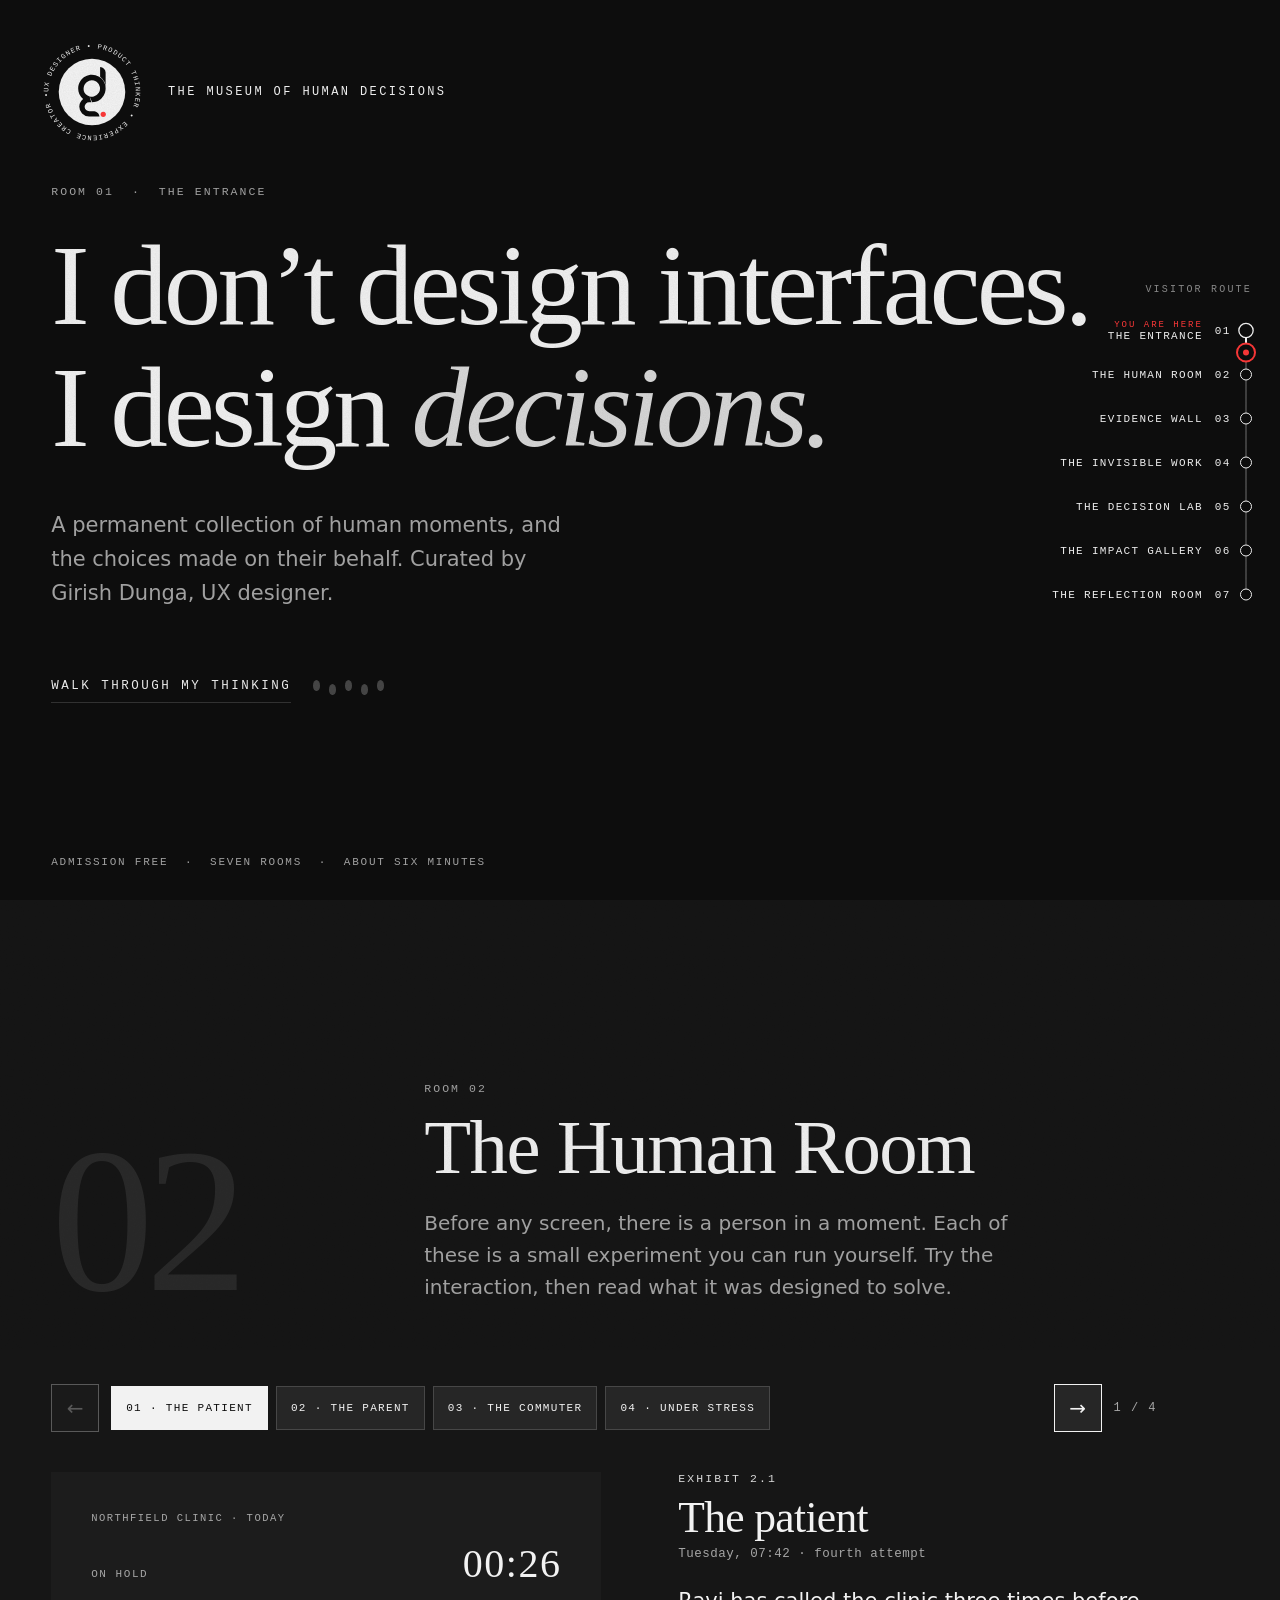
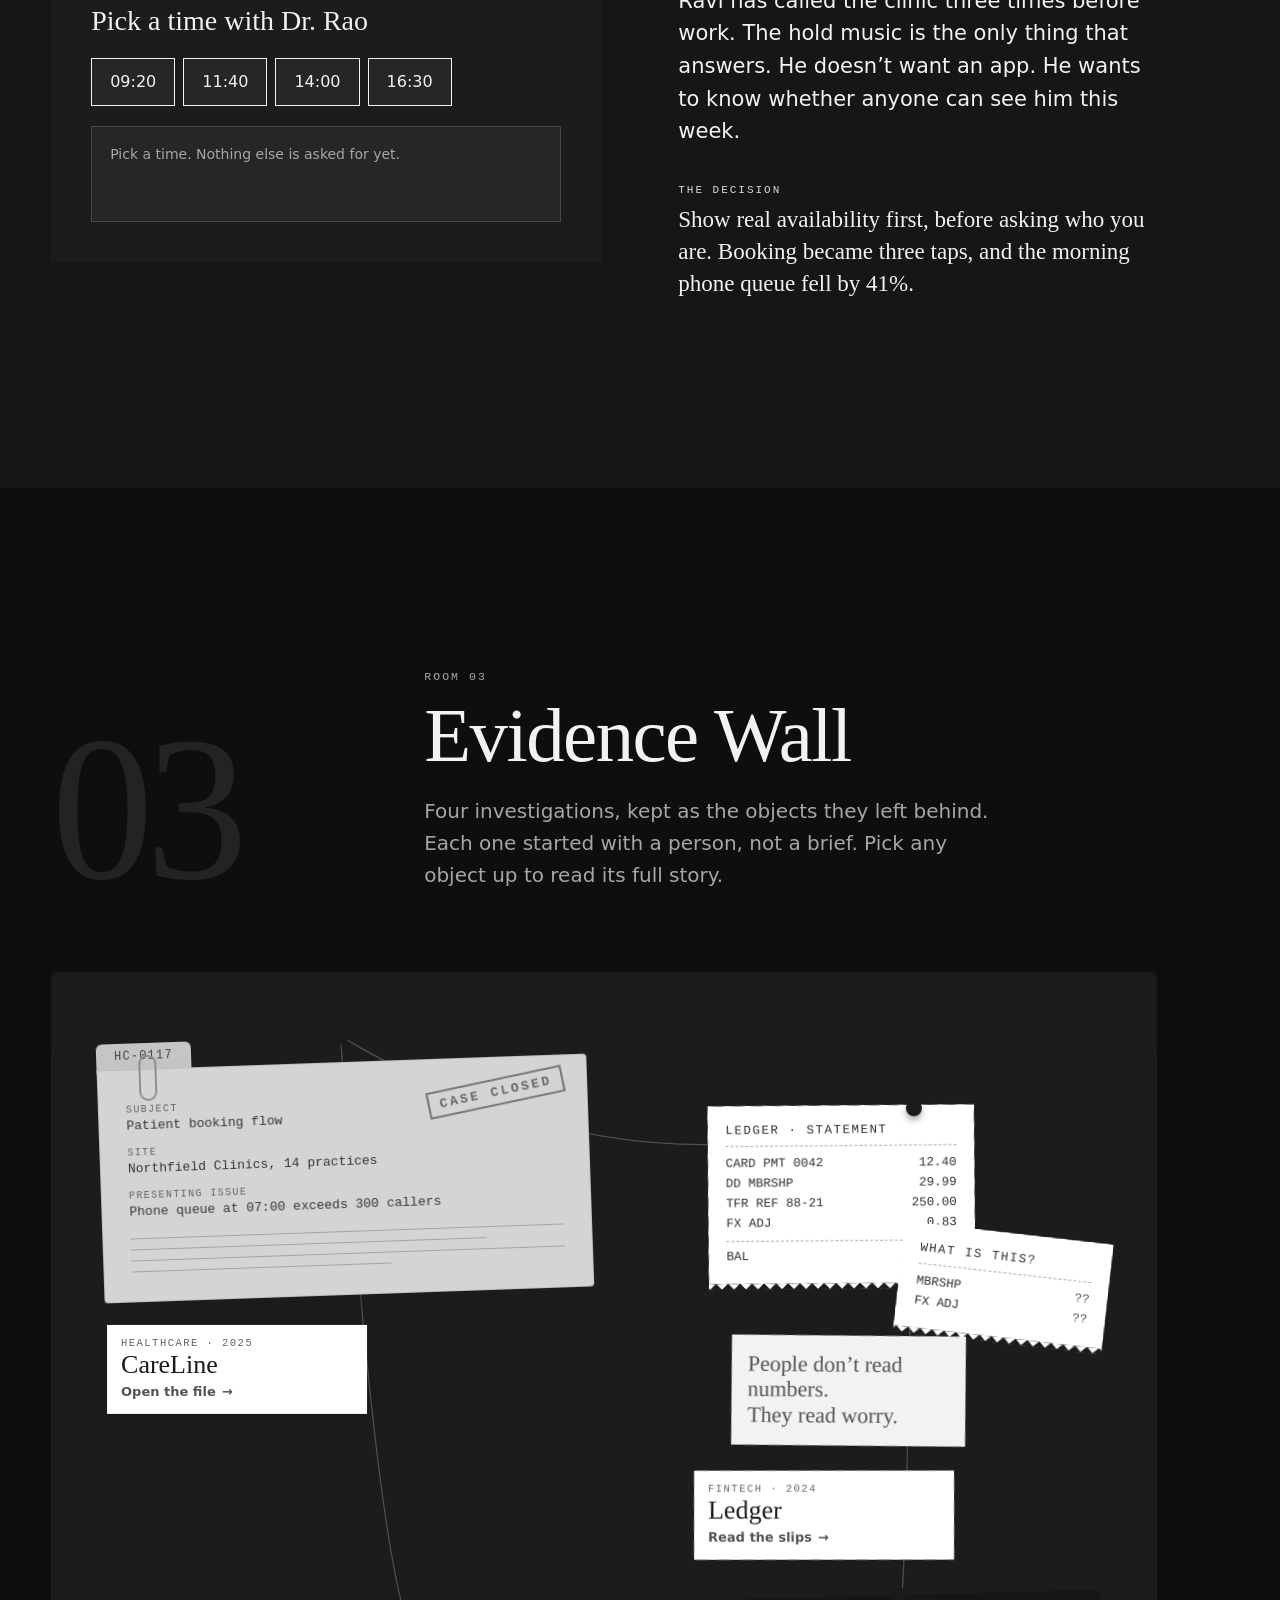
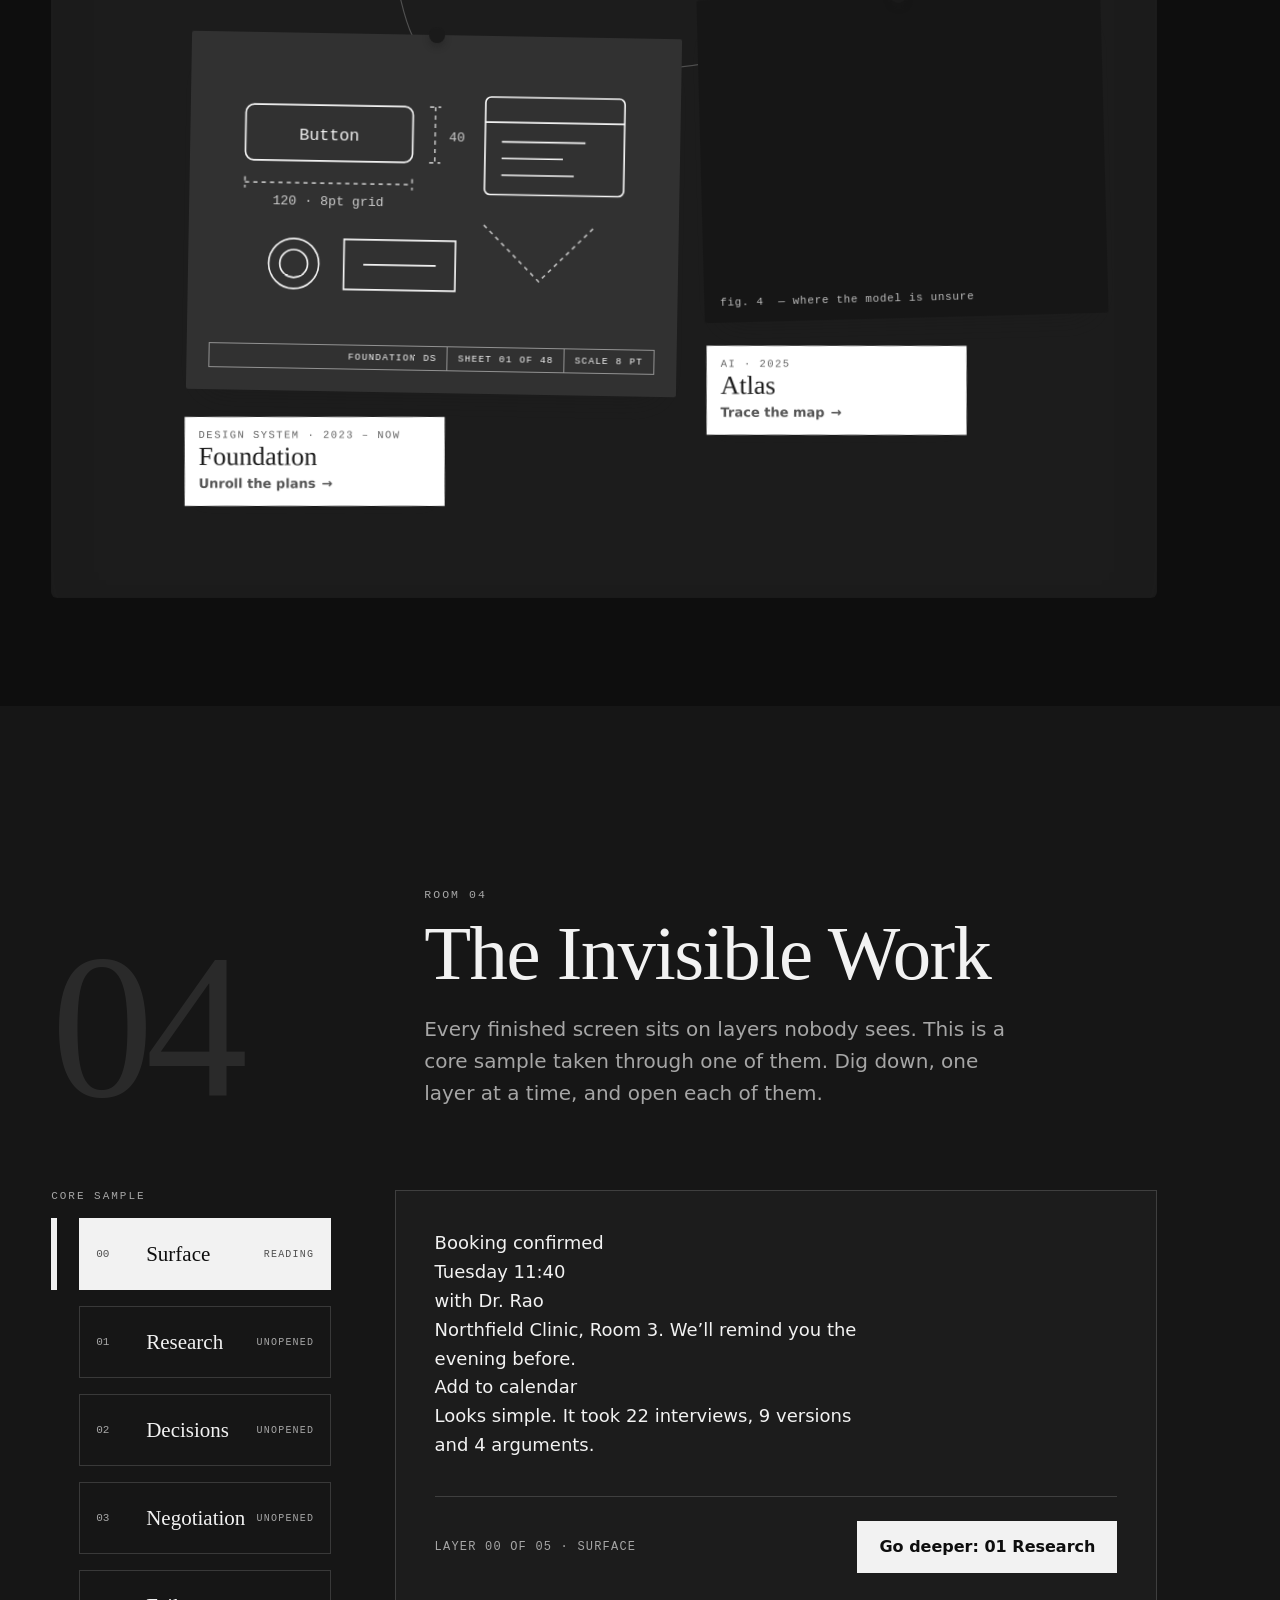
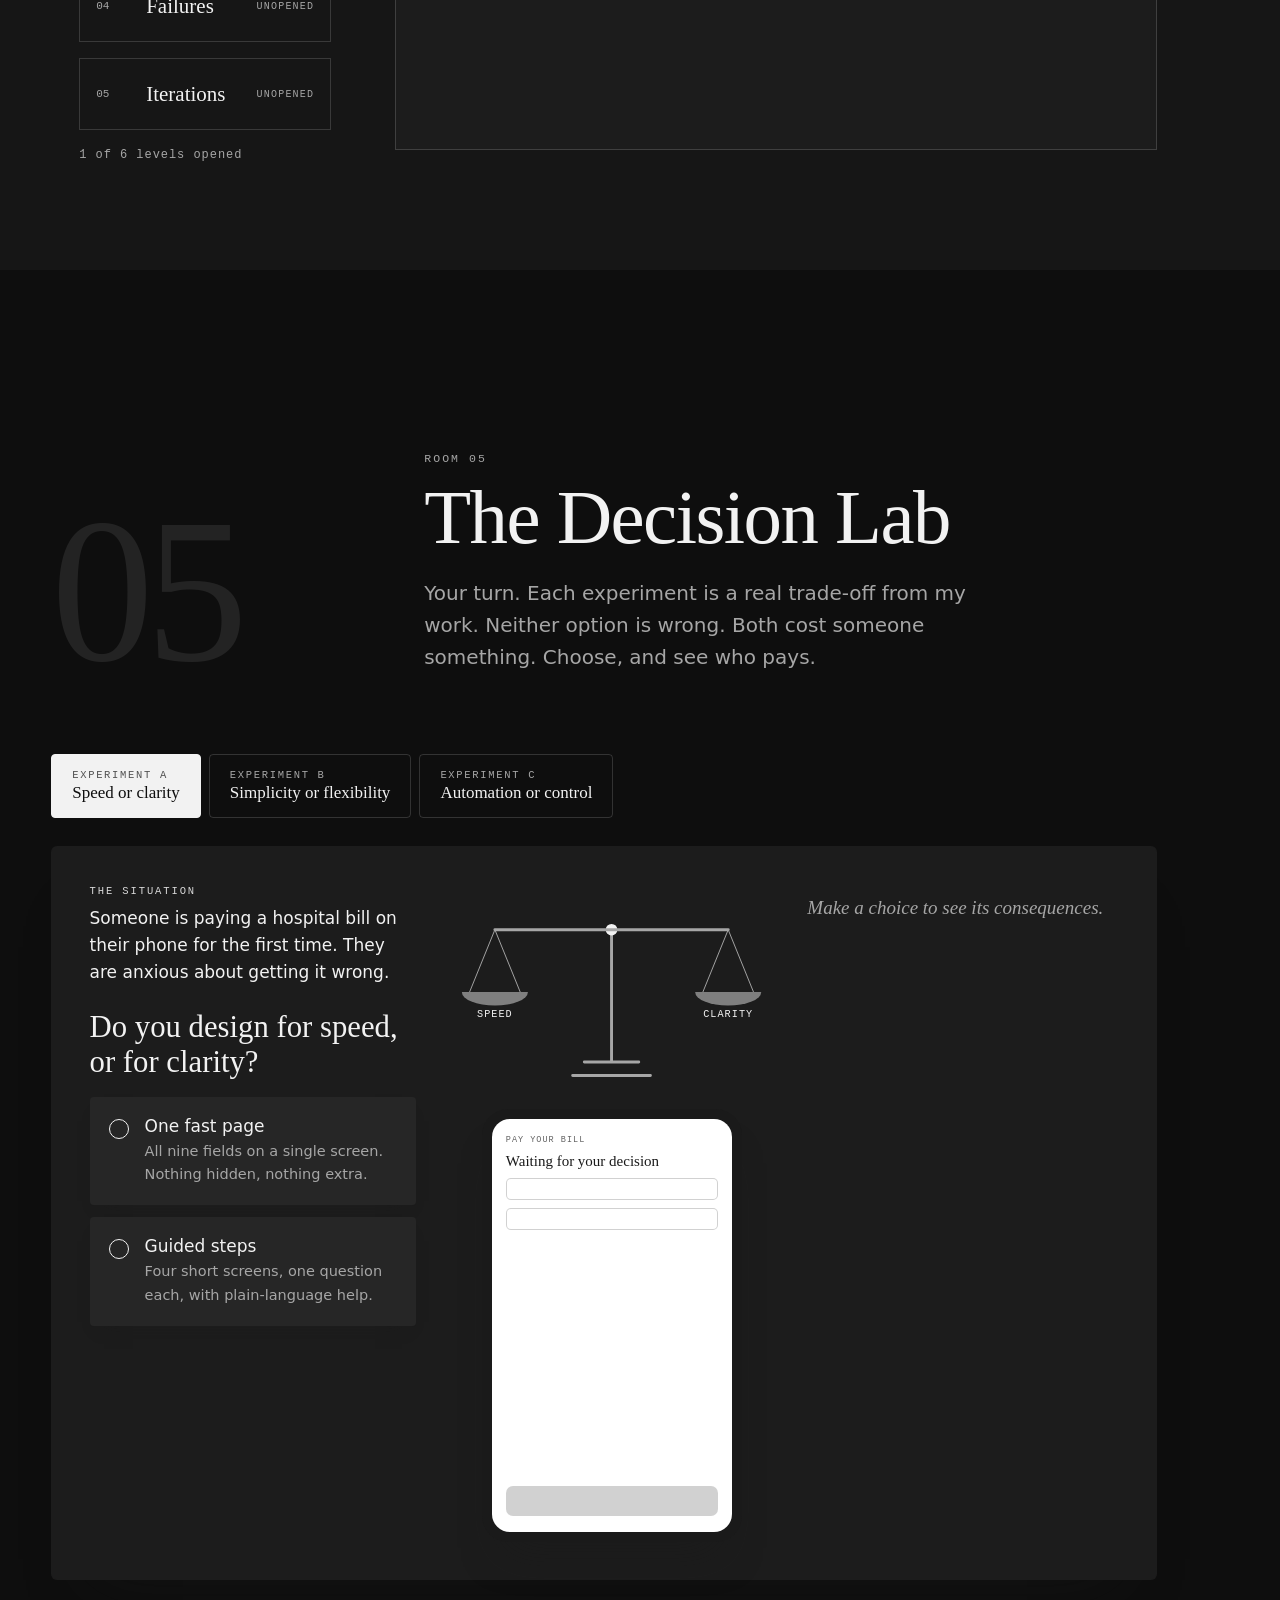
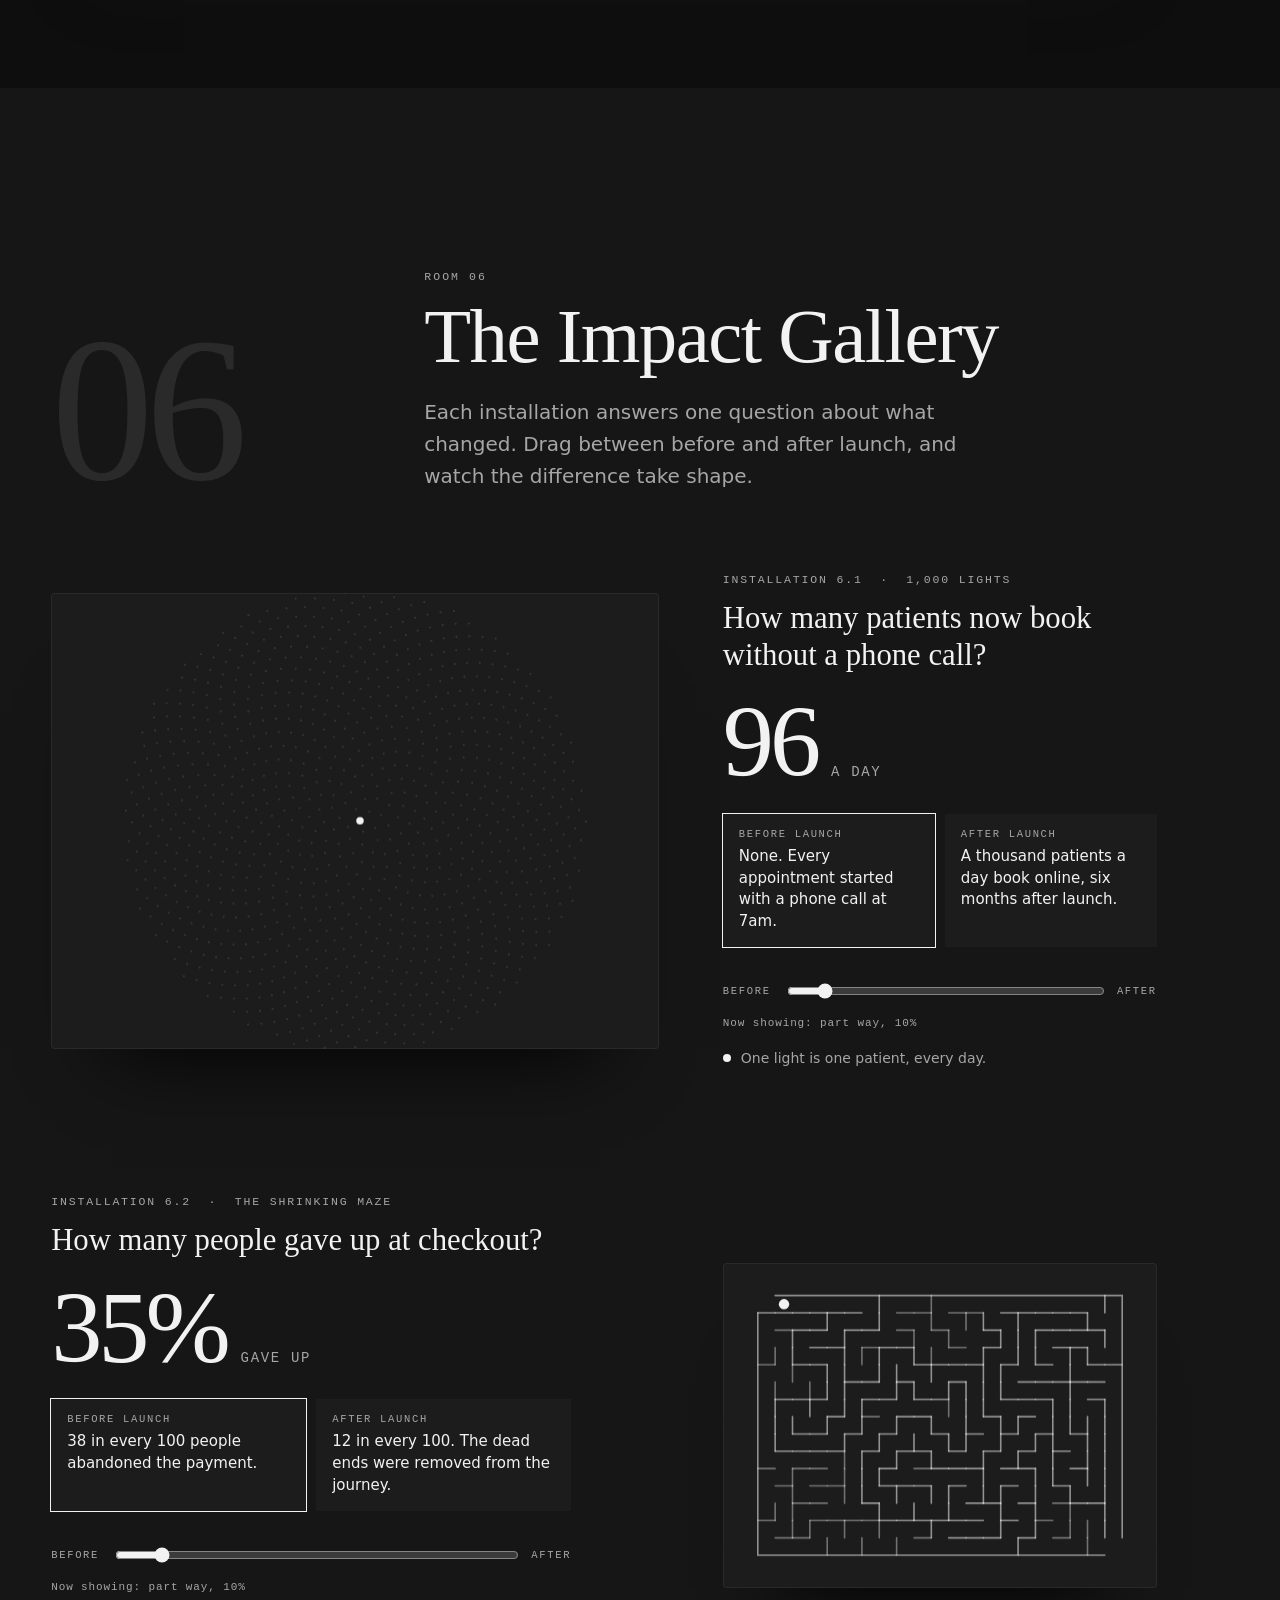
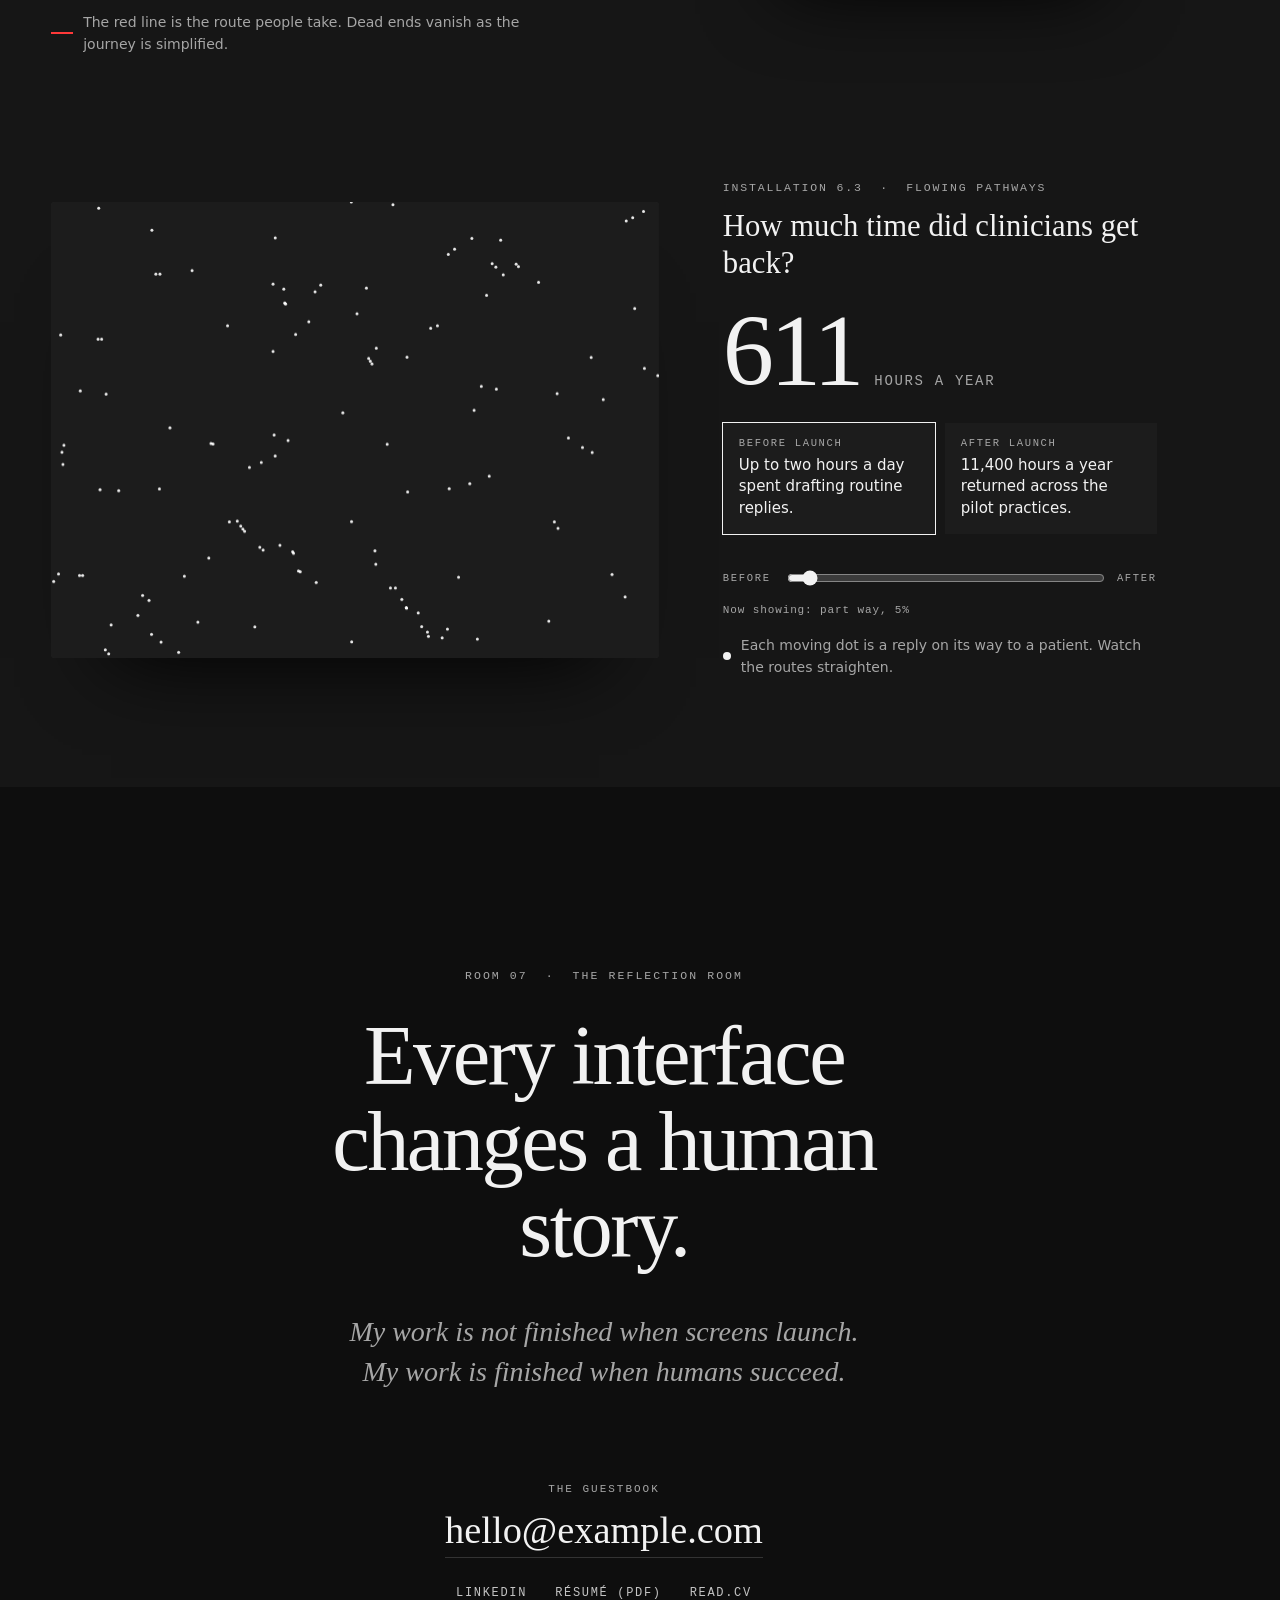
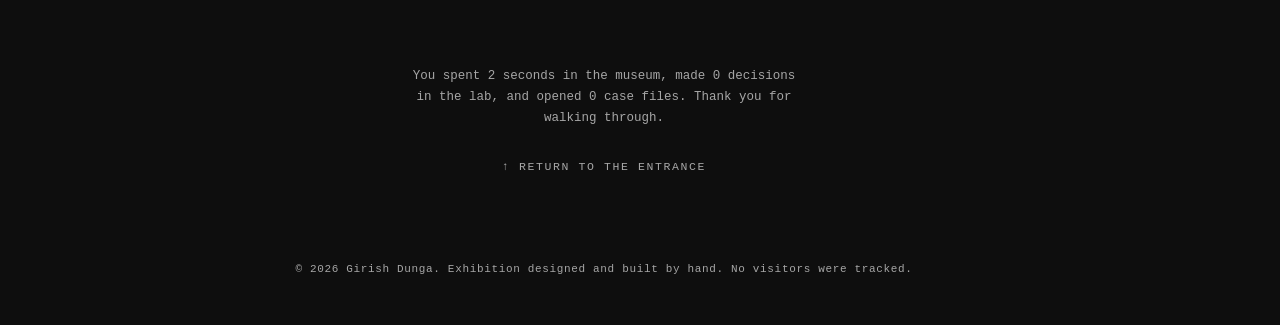
==== index.html @ d28183f0 "Add files via upload" ====
<!doctype html>
<html lang="en">
<head>
  <meta charset="utf-8">
  <meta name="viewport" content="width=device-width, initial-scale=1">
  <title>The Museum of Human Decisions — Girish Dunga, UX Designer</title>
  <meta name="description" content="A UX portfolio presented as an exhibition: human moments, the decisions made on their behalf, and the evidence behind them.">
  <meta name="theme-color" content="#0E0E0E">
  <link rel="icon" href="assets/logo.svg" type="image/svg+xml">

  <link rel="preconnect" href="https://fonts.googleapis.com">
  <link rel="preconnect" href="https://fonts.gstatic.com" crossorigin>
  <link href="https://fonts.googleapis.com/css2?family=Roboto:ital,wght@0,100..900;1,100..900&display=swap" rel="stylesheet">
  <link rel="stylesheet" href="css/style.css">
  <script>
    // Hide animated content before first paint, but never strand it if scripts fail
    document.documentElement.classList.add('js');
    if (!matchMedia('(prefers-reduced-motion: reduce)').matches) {
      document.documentElement.classList.add('motion');
      setTimeout(function () { if (!window.__museumReady) document.documentElement.classList.remove('motion'); }, 4000);
    }
  </script>
</head>
<body>
  <a class="skip-link" href="#main">Skip to the exhibition</a>

  <div class="grain" aria-hidden="true"></div>


  <!-- Museum header: badge and museum name -->
  <header class="museum-bar" data-theme="dark">
    <div class="brand">
      <a class="wordmark" href="#entrance" aria-label="Girish Dunga. UX designer, product thinker, experience creator. Back to the entrance">
        <svg class="badge" viewBox="0 0 200 200" aria-hidden="true" focusable="false">
          <defs>
            <path id="badge-ring" d="M100,100 m-84,0 a84,84 0 1,1 168,0 a84,84 0 1,1 -168,0"/>
          </defs>
          <g class="badge-ring">
            <text class="badge-text"><textPath href="#badge-ring" textLength="527" lengthAdjust="spacing">UX Designer • Product thinker • Experience creator •</textPath></text>
          </g>
          <circle class="badge-disc" cx="100" cy="100" r="64"/>
          <svg class="badge-mark" x="73" y="52" width="54" height="96" viewBox="0 0 173.908 313.838">
            <path d="M298.611,238.145V141.272A34.581,34.581,0,0,0,264.039,106.7v61.581A86.079,86.079,0,0,1,298.611,236.7v1.44a85.717,85.717,0,0,0-40.694-69.864c-40.694-25.209-93.992-12.6-118.84,27.729-23.048,37.093-14.405,84.629,18.006,112-13.684,10.8-23.048,27.009-23.768,45.736a62.068,62.068,0,0,0,61.941,64.462h64.462v-2.161s-2.161-25.568-31.331-31.331a23.829,23.829,0,0,0-5.4-.36H195.976c-15.125,0-28.09-11.164-29.17-26.289a28.111,28.111,0,0,1,28.089-29.89h15.125a115.347,115.347,0,0,1-5.762-14.045,131.036,131.036,0,0,1-5.762-22.687,64.938,64.938,0,0,1-13.685-5.762,52.088,52.088,0,0,1-23.048-55.459,41.785,41.785,0,0,1,6.482-15.485,46.852,46.852,0,0,1,11.164-12.6,51.4,51.4,0,0,1,59.78-3.961c1.44,1.08,2.881,1.8,4.321,2.881a51.509,51.509,0,0,1,18.727,29.17,50.787,50.787,0,0,1-6.482,38.533A53.263,53.263,0,0,1,224.065,291.8a57.819,57.819,0,0,1-24.849,0h-.36a273.566,273.566,0,0,0,15.485,36.732,86.425,86.425,0,0,0,71.3-40.694C295.009,272,299.331,255.07,298.611,238.145Z" transform="translate(-126.095 -106.7)"/>
            <circle cx="16.406" cy="16.406" r="16.406" transform="translate(141.095 281.025)" fill="#ff3939"/>
          </svg>
        </svg>
      </a>
      <p class="brand-tagline">The Museum of Human Decisions</p>
    </div>
  </header>

  <nav class="floorplan" aria-label="Floor plan">
    <p class="fp-title" aria-hidden="true">Visitor route</p>
    <div class="fp-route">
      <span class="fp-track" aria-hidden="true"><span class="fp-fill"></span><span class="fp-you"></span></span>
      <ol>
        <li><a href="#entrance" data-room-link="entrance"><span class="fp-label"><span class="fp-here">You are here</span><span class="fp-name">The Entrance</span></span><span class="fp-num">01</span><span class="fp-dot" aria-hidden="true"></span></a></li>
        <li><a href="#human-room" data-room-link="human-room"><span class="fp-label"><span class="fp-here">You are here</span><span class="fp-name">The Human Room</span></span><span class="fp-num">02</span><span class="fp-dot" aria-hidden="true"></span></a></li>
        <li><a href="#evidence-wall" data-room-link="evidence-wall"><span class="fp-label"><span class="fp-here">You are here</span><span class="fp-name">Evidence Wall</span></span><span class="fp-num">03</span><span class="fp-dot" aria-hidden="true"></span></a></li>
        <li><a href="#invisible-work" data-room-link="invisible-work"><span class="fp-label"><span class="fp-here">You are here</span><span class="fp-name">The Invisible Work</span></span><span class="fp-num">04</span><span class="fp-dot" aria-hidden="true"></span></a></li>
        <li><a href="#decision-lab" data-room-link="decision-lab"><span class="fp-label"><span class="fp-here">You are here</span><span class="fp-name">The Decision Lab</span></span><span class="fp-num">05</span><span class="fp-dot" aria-hidden="true"></span></a></li>
        <li><a href="#impact-gallery" data-room-link="impact-gallery"><span class="fp-label"><span class="fp-here">You are here</span><span class="fp-name">The Impact Gallery</span></span><span class="fp-num">06</span><span class="fp-dot" aria-hidden="true"></span></a></li>
        <li><a href="#reflection-room" data-room-link="reflection-room"><span class="fp-label"><span class="fp-here">You are here</span><span class="fp-name">The Reflection Room</span></span><span class="fp-num">07</span><span class="fp-dot" aria-hidden="true"></span></a></li>
      </ol>
    </div>
  </nav>

  <main id="main">

    <!-- ============ ROOM 01 — THE ENTRANCE ============ -->
    <section id="entrance" class="room room--entrance" data-theme="dark" data-room-name="The Entrance" data-room-num="01" aria-labelledby="entrance-title">
      <canvas class="entrance-canvas" aria-hidden="true"></canvas>

      <div class="entrance-inner">
        <p class="placard-line" data-reveal>Room 01 &nbsp;·&nbsp; The Entrance</p>
        <h1 id="entrance-title" class="statement">
          <span class="statement-line"><span class="statement-inner">I don’t design interfaces.</span></span>
          <span class="statement-line"><span class="statement-inner">I design <em>decisions.</em></span></span>
        </h1>
        <p class="entrance-sub" data-reveal>
          A permanent collection of human moments, and the choices made on their behalf.
          Curated by Girish Dunga, UX designer.
        </p>
        <a class="walk-in" href="#human-room" data-reveal>
          <span class="walk-in-text">Walk through my thinking</span>
          <span class="walk-in-steps" aria-hidden="true"><i></i><i></i><i></i><i></i><i></i></span>
        </a>
      </div>

      <p class="admission" aria-hidden="true">Admission free &nbsp;·&nbsp; Seven rooms &nbsp;·&nbsp; About six minutes</p>
    </section>

    <!-- ============ ROOM 02 — THE HUMAN ROOM ============ -->
    <section id="human-room" class="room room--human" data-theme="light" data-room-name="The Human Room" data-room-num="02" aria-labelledby="human-title">
      <header class="room-head">
        <p class="room-num" aria-hidden="true">02</p>
        <div>
          <p class="placard-line" data-reveal>Room 02</p>
          <h2 id="human-title" class="room-title" data-reveal>The Human Room</h2>
          <p class="room-intro" data-reveal>
            Before any screen, there is a person in a moment. Each of these is a small experiment
            you can run yourself. Try the interaction, then read what it was designed to solve.
          </p>
        </div>
      </header>

      <div class="hr" data-hr>
        <div class="hr-controls">
          <button class="hr-nav hr-prev" type="button" aria-label="Previous moment">&larr;</button>
          <div class="hr-dots" role="group" aria-label="Choose a moment">
            <button class="hr-dot" type="button" aria-current="true">01 · The patient</button>
            <button class="hr-dot" type="button" aria-current="false">02 · The parent</button>
            <button class="hr-dot" type="button" aria-current="false">03 · The commuter</button>
            <button class="hr-dot" type="button" aria-current="false">04 · Under stress</button>
          </div>
          <button class="hr-nav hr-next" type="button" aria-label="Next moment">&rarr;</button>
          <p class="hr-count" aria-live="polite">1 / 4</p>
        </div>

        <div class="hr-track" tabindex="0" role="region" aria-roledescription="carousel" aria-label="Human moments. Use the arrow keys, the buttons or swipe to move between them.">

          <!-- 01 · The patient: choose a slot while the hold timer runs -->
          <article class="hr-slide" role="group" aria-roledescription="slide" aria-label="1 of 4: The patient">
            <div class="hr-stage hr-unfold">
              <p class="hr-kicker">Northfield Clinic · Today</p>
              <div class="hr-hold"><span>On hold</span><b class="hr-timer" data-timer>00:23</b></div>
              <p class="hr-q">Pick a time with Dr. Rao</p>
              <div class="hr-chips">
                <button class="hr-chip" type="button" data-slot="09:20" aria-pressed="false">09:20</button>
                <button class="hr-chip" type="button" data-slot="11:40" aria-pressed="false">11:40</button>
                <button class="hr-chip" type="button" data-slot="14:00" aria-pressed="false">14:00</button>
                <button class="hr-chip" type="button" data-slot="16:30" aria-pressed="false">16:30</button>
              </div>
              <div class="hr-result" aria-live="polite"><p class="hr-note">Pick a time. Nothing else is asked for yet.</p></div>
            </div>
            <div class="hr-text hr-unfold">
              <p class="exhibit-no">Exhibit 2.1</p>
              <h3 class="moment-title">The patient</h3>
              <p class="moment-time">Tuesday, 07:42 · fourth attempt</p>
              <div class="moment-story">
                <p>Ravi has called the clinic three times before work. The hold music is the only thing that answers. He doesn’t want an app. He wants to know whether anyone can see him this week.</p>
              </div>
              <div class="moment-decision">
                <p class="decision-label">The decision</p>
                <p>Show real availability first, before asking who you are. Booking became three taps, and the morning phone queue fell by 41%.</p>
              </div>
            </div>
          </article>

          <!-- 02 · The parent: tap each dose as it is given -->
          <article class="hr-slide" role="group" aria-roledescription="slide" aria-label="2 of 4: The parent">
            <div class="hr-stage hr-unfold">
              <p class="hr-kicker">Aria’s medicine · Today</p>
              <p class="hr-q">Tap a dose each time it is given</p>
              <div class="hr-doses">
                <button class="hr-dose" type="button" data-state="0"><span><b>08:00</b> Amoxicillin 5 ml</span><span class="hr-dose-who">Not yet</span></button>
                <button class="hr-dose" type="button" data-state="0"><span><b>14:00</b> Amoxicillin 5 ml</span><span class="hr-dose-who">Not yet</span></button>
                <button class="hr-dose" type="button" data-state="0"><span><b>20:00</b> Amoxicillin 5 ml</span><span class="hr-dose-who">Not yet</span></button>
              </div>
              <p class="hr-hint">Each tap cycles: not yet, Sam, Priya.</p>
              <div class="hr-result" aria-live="polite"></div>
            </div>
            <div class="hr-text hr-unfold">
              <p class="exhibit-no">Exhibit 2.2</p>
              <h3 class="moment-title">The parent</h3>
              <p class="moment-time">Thursday, 02:10 · day three of antibiotics</p>
              <div class="moment-story">
                <p>Priya is standing in a dark kitchen with a syringe of medicine. Did Sam give the 8 o’clock dose? The note on the fridge doesn’t say. A double dose is worse than a missed one.</p>
              </div>
              <div class="moment-decision">
                <p class="decision-label">The decision</p>
                <p>Design for the household, not the individual. One shared timeline that answers a single question at 2am: <em>has it been given?</em></p>
              </div>
            </div>
          </article>

          <!-- 03 · The commuter: switch between the full board and one next step -->
          <article class="hr-slide" role="group" aria-roledescription="slide" aria-label="3 of 4: The commuter">
            <div class="hr-stage hr-unfold">
              <p class="hr-kicker">Monday, 07:58 · Kingsford line</p>
              <div class="hr-seg" role="group" aria-label="How much to show">
                <button class="hr-mode" type="button" data-mode="all" aria-pressed="true">Full board</button>
                <button class="hr-mode" type="button" data-mode="next" aria-pressed="false">Next step only</button>
              </div>
              <ul class="hr-board" role="list">
                <li class="hr-row"><span>08:03 KINGSFORD</span><span>4</span></li>
                <li class="hr-row"><span>08:07 HARBOUR ST</span><span>2</span></li>
                <li class="hr-row"><span>08:11 MILL LANE</span><span>—</span></li>
                <li class="hr-row"><span>PLATFORM CHANGED</span><span>!</span></li>
              </ul>
              <div class="hr-next-step" hidden>
                <p class="hr-kicker">Leave now</p>
                <p class="hr-big">Platform 4</p>
                <p class="hr-note">2 min walk. Stairs on the left.</p>
              </div>
              <p class="hr-count-down">Time to decide <b data-count>90 sec</b></p>
            </div>
            <div class="hr-text hr-unfold">
              <p class="exhibit-no">Exhibit 2.3</p>
              <h3 class="moment-title">The commuter</h3>
              <p class="moment-time">Monday, 07:58 · 90 seconds to decide</p>
              <div class="moment-story">
                <p>Tom is walking fast, coffee in one hand, phone in the other. The platform has changed. He has one glance, maybe two, before he chooses a staircase.</p>
              </div>
              <div class="moment-decision">
                <p class="decision-label">The decision</p>
                <p>Remove everything that isn’t the next action. One number, one instruction, one countdown. Fewer screens, read faster.</p>
              </div>
            </div>
          </article>

          <!-- 04 · Under stress: keep trying, and watch the errors give way to something calm -->
          <article class="hr-slide" role="group" aria-roledescription="slide" aria-label="4 of 4: The person under stress">
            <div class="hr-stage hr-unfold">
              <p class="hr-kicker">Sunday, 23:16 · Flood claim</p>
              <p class="hr-q">Upload the photos of the damage</p>
              <div class="hr-stack" aria-live="polite"></div>
              <button class="hr-try" type="button">Upload claim photos</button>
              <p class="hr-hint">Tap upload to see what Grace sees, three times.</p>
            </div>
            <div class="hr-text hr-unfold">
              <p class="exhibit-no">Exhibit 2.4</p>
              <h3 class="moment-title">The person under stress</h3>
              <p class="moment-time">Insurance claim, after a flood</p>
              <div class="moment-story">
                <p>Grace has photographed every ruined room. The upload fails for the third time. Stress narrows attention, so “something went wrong” reads as “you did something wrong.”</p>
              </div>
              <div class="moment-decision">
                <p class="decision-label">The decision</p>
                <p>Errors should lower someone’s heart rate. Say what is safe first, then what happened, then exactly one next step, and a human name.</p>
              </div>
            </div>
          </article>

        </div>
      </div>
    </section>

    <!-- ============ ROOM 03 — EVIDENCE WALL ============ -->
    <section id="evidence-wall" class="room room--evidence" data-theme="light" data-room-name="Evidence Wall" data-room-num="03" aria-labelledby="evidence-title">
      <header class="room-head">
        <p class="room-num" aria-hidden="true">03</p>
        <div>
          <p class="placard-line" data-reveal>Room 03</p>
          <h2 id="evidence-title" class="room-title" data-reveal>Evidence Wall</h2>
          <p class="room-intro" data-reveal>
            Four investigations, kept as the objects they left behind. Each one started with a
            person, not a brief. Pick any object up to read its full story.
          </p>
        </div>
      </header>

      <div class="wall">
        <svg class="wall-threads" aria-hidden="true"></svg>

        <ul class="wall-list" role="list">
          <!-- Healthcare: medical file -->
          <li class="wall-item wall-item--file">
            <button class="artifact artifact--file" type="button" data-project="careline" aria-haspopup="dialog">
              <span class="pin" aria-hidden="true"></span>
              <span class="obj obj-file" aria-hidden="true">
                <span class="file-tab">HC-0117</span>
                <span class="file-body">
                  <span class="file-clip"></span>
                  <span class="file-stamp">Case closed</span>
                  <span class="file-field"><span>Subject</span>Patient booking flow</span>
                  <span class="file-field"><span>Site</span>Northfield Clinics, 14 practices</span>
                  <span class="file-field"><span>Presenting issue</span>Phone queue at 07:00 exceeds 300 callers</span>
                  <span class="file-lines"><i></i><i></i><i></i><i></i></span>
                </span>
              </span>
              <span class="caption">
                <span class="caption-kind">Healthcare · 2025</span>
                <span class="caption-title">CareLine</span>
                <span class="caption-cue">Open the file</span>
              </span>
            </button>
          </li>

          <!-- Fintech: transaction slips -->
          <li class="wall-item wall-item--slips">
            <button class="artifact artifact--slips" type="button" data-project="ledger" aria-haspopup="dialog">
              <span class="pin" aria-hidden="true"></span>
              <span class="obj obj-slips" aria-hidden="true">
                <span class="slip slip--a">
                  <span class="slip-head">LEDGER · STATEMENT</span>
                  <span class="slip-row"><span>CARD PMT 0042</span><span>12.40</span></span>
                  <span class="slip-row"><span>DD MBRSHP</span><span>29.99</span></span>
                  <span class="slip-row"><span>TFR REF 88-21</span><span>250.00</span></span>
                  <span class="slip-row"><span>FX ADJ</span><span>0.83</span></span>
                  <span class="slip-total"><span>BAL</span><span>−63.12</span></span>
                </span>
                <span class="slip slip--b">
                  <span class="slip-head">WHAT IS THIS?</span>
                  <span class="slip-row"><span>MBRSHP</span><span>??</span></span>
                  <span class="slip-row"><span>FX ADJ</span><span>??</span></span>
                </span>
                <span class="slip-note">People don’t read numbers.<br>They read worry.</span>
              </span>
              <span class="caption">
                <span class="caption-kind">Fintech · 2024</span>
                <span class="caption-title">Ledger</span>
                <span class="caption-cue">Read the slips</span>
              </span>
            </button>
          </li>

          <!-- Design system: blueprint -->
          <li class="wall-item wall-item--blueprint">
            <button class="artifact artifact--blueprint" type="button" data-project="foundation" aria-haspopup="dialog">
              <span class="pin" aria-hidden="true"></span>
              <span class="obj obj-blueprint" aria-hidden="true">
                <svg viewBox="0 0 320 200" class="bp-drawing">
                  <rect x="24" y="36" width="120" height="40" rx="6"/>
                  <text x="84" y="61" text-anchor="middle">Button</text>
                  <path d="M24 92h120M24 88v8M144 88v8" class="bp-dim"/>
                  <text x="84" y="108" text-anchor="middle" class="bp-small">120 · 8pt grid</text>
                  <path d="M160 36v40M156 36h8M156 76h8" class="bp-dim"/>
                  <text x="170" y="60" class="bp-small">40</text>
                  <rect x="196" y="28" width="100" height="70" rx="4"/>
                  <path d="M196 46h100M208 60h60M208 72h44M208 84h52"/>
                  <circle cx="60" cy="150" r="18"/><circle cx="60" cy="150" r="10"/>
                  <path d="M96 132h80v36h-80z M110 150h52"/>
                  <path d="M196 120l40 40 40-40" class="bp-dim"/>
                </svg>
                <span class="bp-titleblock">
                  <span>FOUNDATION DS</span>
                  <span>SHEET 01 OF 48</span>
                  <span>SCALE 8 PT</span>
                </span>
              </span>
              <span class="caption">
                <span class="caption-kind">Design system · 2023 – now</span>
                <span class="caption-title">Foundation</span>
                <span class="caption-cue">Unroll the plans</span>
              </span>
            </button>
          </li>

          <!-- AI: intelligence map -->
          <li class="wall-item wall-item--map">
            <button class="artifact artifact--map" type="button" data-project="atlas" aria-haspopup="dialog">
              <span class="pin" aria-hidden="true"></span>
              <span class="obj obj-map" aria-hidden="true">
                <canvas class="map-canvas"></canvas>
                <span class="map-legend">fig. 4 &nbsp;— where the model is unsure</span>
              </span>
              <span class="caption">
                <span class="caption-kind">AI · 2025</span>
                <span class="caption-title">Atlas</span>
                <span class="caption-cue">Trace the map</span>
              </span>
            </button>
          </li>
        </ul>
      </div>
    </section>

    <!-- ============ ROOM 04 — THE INVISIBLE WORK ============ -->
    <section id="invisible-work" class="room room--invisible" data-theme="dark" data-room-name="The Invisible Work" data-room-num="04" aria-labelledby="invisible-title">
      <header class="room-head">
        <p class="room-num" aria-hidden="true">04</p>
        <div>
          <p class="placard-line" data-reveal>Room 04</p>
          <h2 id="invisible-title" class="room-title" data-reveal>The Invisible Work</h2>
          <p class="room-intro" data-reveal>
            Every finished screen sits on layers nobody sees. This is a core sample taken through one of them.
            Dig down, one layer at a time, and open each of them.
          </p>
        </div>
      </header>

      <div class="dig" data-dig>
        <aside class="core" aria-label="Core sample. Choose a layer to read.">
          <p class="core-label">Core sample</p>
          <div class="bands" role="group" aria-label="Layers">
            <span class="drill" aria-hidden="true"></span>
          <button class="band" type="button" aria-current="true"><span class="band-no">00</span><span class="band-name">Surface</span><span class="band-state">Reading</span></button>
          <button class="band" type="button" aria-current="false"><span class="band-no">01</span><span class="band-name">Research</span><span class="band-state">Unopened</span></button>
          <button class="band" type="button" aria-current="false"><span class="band-no">02</span><span class="band-name">Decisions</span><span class="band-state">Unopened</span></button>
          <button class="band" type="button" aria-current="false"><span class="band-no">03</span><span class="band-name">Negotiation</span><span class="band-state">Unopened</span></button>
          <button class="band" type="button" aria-current="false"><span class="band-no">04</span><span class="band-name">Failures</span><span class="band-state">Unopened</span></button>
          <button class="band" type="button" aria-current="false"><span class="band-no">05</span><span class="band-name">Iterations</span><span class="band-state">Unopened</span></button>
          </div>
          <p class="dig-progress" aria-live="polite">1 of 6 levels opened</p>
        </aside>

        <div class="well" data-well>
          <div class="well-surface" tabindex="-1">
            <div class="polish">
            <p class="polish-kicker">Booking confirmed</p>
            <p class="polish-h">Tuesday 11:40<br>with Dr. Rao</p>
            <p class="polish-p">Northfield Clinic, Room 3. We’ll remind you the evening before.</p>
            <span class="polish-btn">Add to calendar</span>
            <p class="polish-foot">Looks simple. It took 22 interviews, 9 versions and 4 arguments.</p>
          </div>
          </div>
          <div class="strata">
            <section class="stratum" data-layer="1" aria-labelledby="l1-title">
                        <header class="stratum-head">
                          <span class="stratum-no">Layer 01</span>
                          <h3 id="l1-title">Research insights</h3>
                        </header>
                        <div class="stratum-body">
                          <p class="stratum-lede">22 interviews and diary studies. Filter them by what people were really saying.</p>
                          <div class="chips" role="group" aria-label="Filter quotes">
                            <button class="chip" type="button" data-filter="all" aria-pressed="true">All</button>
                            <button class="chip" type="button" data-filter="waiting" aria-pressed="false">Waiting</button>
                            <button class="chip" type="button" data-filter="phone" aria-pressed="false">Phone</button>
                            <button class="chip" type="button" data-filter="trust" aria-pressed="false">Trust</button>
                          </div>
                          <p class="filter-count" aria-live="polite">Showing 4 of 4</p>
                          <ul class="quotes" role="list">
                            <li class="quote" data-tags="waiting phone">“I book at 7am because that’s when I’m brave enough to call.”<cite>P07 · interview 3 of 22</cite></li>
                            <li class="quote" data-tags="waiting">“If I miss the window, I wait another day, and by then I’ve talked myself out of going.”<cite>P12</cite></li>
                            <li class="quote" data-tags="trust">“I don’t want to type my details before I know there’s a slot.”<cite>P03</cite></li>
                            <li class="quote" data-tags="trust phone">“Nobody in my house trusts an app to remember. The calendar stays on the fridge.”<cite>P15 · household of four</cite></li>
                          </ul>
                          <p class="stratum-aside">The most useful insight usually arrived after the recorder was switched off.</p>
                        </div>
                      </section>
            <section class="stratum" data-layer="2" aria-labelledby="l2-title">
                        <header class="stratum-head">
                          <span class="stratum-no">Layer 02</span>
                          <h3 id="l2-title">Design decisions</h3>
                        </header>
                        <div class="stratum-body">
                          <p class="stratum-lede">Each decision looks different depending on who is standing in front of it. Choose a point of view.</p>
                          <div class="decision-cards">
                            <article class="dec">
                              <h4>Show availability before login</h4>
                              <div class="lens" role="group" aria-label="Look at this decision from">
                                <button class="lens-btn" type="button" data-lens="patient" aria-pressed="true">Patient</button>
                                <button class="lens-btn" type="button" data-lens="receptionist" aria-pressed="false">Receptionist</button>
                                <button class="lens-btn" type="button" data-lens="clinician" aria-pressed="false">Clinician</button>
                              </div>
                              <p class="lens-out" aria-live="polite"
                                 data-patient="A slot is visible in under a minute, before anyone asks for personal details."
                                 data-receptionist="Fewer calls from people asking what is free. The phones are quieter at 7am."
                                 data-clinician="Patients arrive having chosen a time they can actually keep. Legal asked us to explain what is stored, twice.">A slot is visible in under a minute, before anyone asks for personal details.</p>
                            </article>
                            <article class="dec">
                              <h4>Reminder the evening before</h4>
                              <div class="lens" role="group" aria-label="Look at this decision from">
                                <button class="lens-btn" type="button" data-lens="patient" aria-pressed="true">Patient</button>
                                <button class="lens-btn" type="button" data-lens="receptionist" aria-pressed="false">Receptionist</button>
                                <button class="lens-btn" type="button" data-lens="clinician" aria-pressed="false">Clinician</button>
                              </div>
                              <p class="lens-out" aria-live="polite"
                                 data-patient="Remembers the appointment for you. Too many reminders would feel like nagging, so we send one."
                                 data-receptionist="No-shows fell from about 1 in 6 to about 1 in 11. Fewer empty chairs at the end of the morning."
                                 data-clinician="Cancelled slots reach the waiting list earlier, so someone who needed the time gets it.">Remembers the appointment for you. Too many reminders would feel like nagging, so we send one.</p>
                            </article>
                            <article class="dec">
                              <h4>One shared household timeline</h4>
                              <div class="lens" role="group" aria-label="Look at this decision from">
                                <button class="lens-btn" type="button" data-lens="patient" aria-pressed="true">Patient</button>
                                <button class="lens-btn" type="button" data-lens="receptionist" aria-pressed="false">Receptionist</button>
                                <button class="lens-btn" type="button" data-lens="clinician" aria-pressed="false">Clinician</button>
                              </div>
                              <p class="lens-out" aria-live="polite"
                                 data-patient="Two adults can see the same list, so nobody has to guess whether a dose was given."
                                 data-receptionist="Parents stop phoning the clinic to ask whether a prescription was already collected."
                                 data-clinician="Medication questions arrive with a timeline attached, which makes triage faster and safer.">Two adults can see the same list, so nobody has to guess whether a dose was given.</p>
                            </article>
                          </div>
                        </div>
                      </section>
            <section class="stratum" data-layer="3" aria-labelledby="l3-title">
                        <header class="stratum-head">
                          <span class="stratum-no">Layer 03</span>
                          <h3 id="l3-title">Stakeholder negotiations</h3>
                        </header>
                        <div class="stratum-body">
                          <p class="stratum-lede">Slot length took three weeks to settle. Set it yourself and see who pushes back.</p>
                          <div class="nego">
                            <div class="nego-type" role="group" aria-label="Which kind of appointment">
                              <button class="chip" type="button" data-type="follow" aria-pressed="true">Follow-ups</button>
                              <button class="chip" type="button" data-type="first" aria-pressed="false">First visits</button>
                            </div>
                            <div class="nego-len">
                              <label for="nego-range">Slot length</label>
                              <output id="nego-val" for="nego-range">15 min</output>
                            </div>
                            <input id="nego-range" class="dig-range" type="range" min="10" max="45" step="5" value="15">
                            <ul class="parties" role="list">
                              <li class="party" data-party="ops"><span class="party-name">Operations</span><span class="meter"><span class="meter-fill"></span></span><span class="party-score">0%</span></li>
                              <li class="party" data-party="clinicians"><span class="party-name">Clinicians</span><span class="meter"><span class="meter-fill"></span></span><span class="party-score">0%</span></li>
                              <li class="party" data-party="patients"><span class="party-name">Patients</span><span class="meter"><span class="meter-fill"></span></span><span class="party-score">0%</span></li>
                            </ul>
                            <p class="nego-summary" aria-live="polite"></p>
                            <button class="settle" type="button">Settle the compromise</button>
                          </div>
                        </div>
                      </section>
            <section class="stratum" data-layer="4" aria-labelledby="l4-title">
                        <header class="stratum-head">
                          <span class="stratum-no">Layer 04</span>
                          <h3 id="l4-title">Failed experiments</h3>
                        </header>
                        <div class="stratum-body">
                          <p class="stratum-lede">Retired with notes, not shame. Open each one to see why it did not survive.</p>
                          <details class="failed">
                            <summary>Book by chatbot, v2</summary>
                            <div>
                              <p>Three of eight participants gave up partway through the conversation. Retired within a week.</p>
                              <p class="note">What survived: the question “what do you need?” became a plain form.</p>
                            </div>
                          </details>
                          <details class="failed">
                            <summary>Reminder upsell on the confirmation screen</summary>
                            <div>
                              <p>A paid reminder upgrade, shown at the moment of relief. Removed before launch. I argued for it, and I was wrong.</p>
                              <p class="note">Lesson: never sell at the point where someone has just finished something hard.</p>
                            </div>
                          </details>
                        </div>
                      </section>
            <section class="stratum" data-layer="5" aria-labelledby="l5-title">
                        <header class="stratum-head">
                          <span class="stratum-no">Layer 05</span>
                          <h3 id="l5-title">Iterations</h3>
                        </header>
                        <div class="stratum-body">
                          <p class="stratum-lede">Nine versions of one button, out of more than 600 small changes. Scrub through them.</p>
                          <div class="iter">
                            <div class="iter-stage"><span class="iter-btn" data-iter-btn>Submit</span></div>
                            <p class="iter-meta"><span data-iter-v>v1</span> · confidence <b data-iter-c>62%</b></p>
                            <input id="iter-range" class="dig-range" type="range" min="0" max="2" step="1" value="0" aria-label="Version" aria-valuetext="v1: Submit">
                            <p class="iter-note" data-iter-note>Nobody knew what pressing it would do.</p>
                          </div>
                        </div>
                      </section>
          </div>
          <div class="well-footer">
            <p class="well-depth" aria-live="polite">Layer 00 of 05 · Surface</p>
            <button class="well-deeper" type="button">Go deeper: 01 Research</button>
          </div>
        </div>
      </div>
    </section>

    <!-- ============ ROOM 05 — THE DECISION LAB ============ -->
    <section id="decision-lab" class="room room--lab" data-theme="light" data-room-name="The Decision Lab" data-room-num="05" aria-labelledby="lab-title">
      <header class="room-head">
        <p class="room-num" aria-hidden="true">05</p>
        <div>
          <p class="placard-line" data-reveal>Room 05</p>
          <h2 id="lab-title" class="room-title" data-reveal>The Decision Lab</h2>
          <p class="room-intro" data-reveal>
            Your turn. Each experiment is a real trade-off from my work. Neither option is wrong.
            Both cost someone something. Choose, and see who pays.
          </p>
        </div>
      </header>

      <div class="lab">
        <div class="lab-tabs" role="tablist" aria-label="Experiments">
          <button role="tab" id="tab-a" aria-controls="lab-panel" aria-selected="true" data-exp="0"><span>Experiment A</span>Speed or clarity</button>
          <button role="tab" id="tab-b" aria-controls="lab-panel" aria-selected="false" tabindex="-1" data-exp="1"><span>Experiment B</span>Simplicity or flexibility</button>
          <button role="tab" id="tab-c" aria-controls="lab-panel" aria-selected="false" tabindex="-1" data-exp="2"><span>Experiment C</span>Automation or control</button>
        </div>

        <div class="lab-panel" id="lab-panel" role="tabpanel" aria-labelledby="tab-a" tabindex="0">
          <div class="lab-brief">
            <p class="lab-situation-label">The situation</p>
            <p class="lab-situation"></p>
            <fieldset class="lab-choices">
              <legend class="lab-question"></legend>
              <div class="choice-row"></div>
            </fieldset>
          </div>

          <div class="lab-apparatus" aria-hidden="true">
            <svg class="scale" viewBox="0 0 320 210">
              <path class="scale-post" d="M160 46v136M120 196h80M132 182h56"/>
              <circle cx="160" cy="46" r="6" class="scale-pivot"/>
              <g class="scale-beam">
                <path d="M40 46h240" class="scale-bar"/>
                <g class="scale-pan scale-pan--l">
                  <path d="M40 46l-26 64M40 46l26 64" class="scale-string"/>
                  <path d="M6 110h68a34 14 0 0 1-68 0z" class="scale-dish"/>
                  <text x="40" y="136" text-anchor="middle" class="scale-label scale-label--l"></text>
                </g>
                <g class="scale-pan scale-pan--r">
                  <path d="M280 46l-26 64M280 46l26 64" class="scale-string"/>
                  <path d="M246 110h68a34 14 0 0 1-68 0z" class="scale-dish"/>
                  <text x="280" y="136" text-anchor="middle" class="scale-label scale-label--r"></text>
                </g>
              </g>
            </svg>
            <div class="specimen"><div class="specimen-screen"></div></div>
          </div>

          <div class="lab-results" aria-live="polite">
            <p class="lab-empty">Make a choice to see its consequences.</p>
            <div class="lab-outcome" hidden>
              <p class="lab-situation-label">Consequences</p>
              <ul class="meters" role="list"></ul>
              <p class="lab-human"></p>
              <div class="curator">
                <p class="lab-situation-label">Curator’s note</p>
                <p class="curator-text"></p>
              </div>
            </div>
          </div>
        </div>
        <noscript><p class="lab-noscript">The Decision Lab needs JavaScript to run its experiments. The trade-offs it explores are speed against clarity, simplicity against flexibility, and automation against human control.</p></noscript>
      </div>
    </section>

    <!-- ============ ROOM 06 — THE IMPACT GALLERY ============ -->
    <section id="impact-gallery" class="room room--impact" data-theme="dark" data-room-name="The Impact Gallery" data-room-num="06" aria-labelledby="impact-title">
      <header class="room-head">
        <p class="room-num" aria-hidden="true">06</p>
        <div>
          <p class="placard-line" data-reveal>Room 06</p>
          <h2 id="impact-title" class="room-title" data-reveal>The Impact Gallery</h2>
          <p class="room-intro" data-reveal>
            Each installation answers one question about what changed. Drag between before and after launch, and watch the difference take shape.
          </p>
        </div>
      </header>

      <div class="installations">
        <figure class="installation" data-install="lights">
          <div class="install-stage"><canvas class="px" aria-hidden="true"></canvas></div>
          <figcaption class="install-card">
            <p class="install-no">Installation 6.1 &nbsp;·&nbsp; 1,000 lights</p>
            <p class="install-q">How many patients now book without a phone call?</p>
            <p class="install-figure"><span class="count" data-to="1000">1,000</span><span class="install-unit">a day</span></p>
            <dl class="install-compare">
              <div><dt>Before launch</dt><dd>None. Every appointment started with a phone call at 7am.</dd></div>
              <div><dt>After launch</dt><dd>A thousand patients a day book online, six months after launch.</dd></div>
            </dl>
            <div class="install-scrub">
              <span aria-hidden="true">Before</span>
              <input class="install-range" type="range" min="0" max="100" step="1" value="100" aria-label="Move between before and after launch">
              <span aria-hidden="true">After</span>
            </div>
            <p class="install-now" aria-hidden="true">Now showing: after launch</p>
            <p class="install-key"><span class="key-dot" aria-hidden="true"></span>One light is one patient, every day.</p>
          </figcaption>
        </figure>

        <figure class="installation" data-install="maze">
          <div class="install-stage"><canvas class="px" aria-hidden="true"></canvas></div>
          <figcaption class="install-card">
            <p class="install-no">Installation 6.2 &nbsp;·&nbsp; The shrinking maze</p>
            <p class="install-q">How many people gave up at checkout?</p>
            <p class="install-figure"><span class="count" data-from="38" data-to="12">12</span>%<span class="install-unit">gave up</span></p>
            <dl class="install-compare">
              <div><dt>Before launch</dt><dd>38 in every 100 people abandoned the payment.</dd></div>
              <div><dt>After launch</dt><dd>12 in every 100. The dead ends were removed from the journey.</dd></div>
            </dl>
            <div class="install-scrub">
              <span aria-hidden="true">Before</span>
              <input class="install-range" type="range" min="0" max="100" step="1" value="100" aria-label="Move between before and after launch">
              <span aria-hidden="true">After</span>
            </div>
            <p class="install-now" aria-hidden="true">Now showing: after launch</p>
            <p class="install-key"><span class="key-line" aria-hidden="true"></span>The red line is the route people take. Dead ends vanish as the journey is simplified.</p>
          </figcaption>
        </figure>

        <figure class="installation" data-install="paths">
          <div class="install-stage"><canvas class="px" aria-hidden="true"></canvas></div>
          <figcaption class="install-card">
            <p class="install-no">Installation 6.3 &nbsp;·&nbsp; Flowing pathways</p>
            <p class="install-q">How much time did clinicians get back?</p>
            <p class="install-figure"><span class="count" data-to="11400">11,400</span><span class="install-unit">hours a year</span></p>
            <dl class="install-compare">
              <div><dt>Before launch</dt><dd>Up to two hours a day spent drafting routine replies.</dd></div>
              <div><dt>After launch</dt><dd>11,400 hours a year returned across the pilot practices.</dd></div>
            </dl>
            <div class="install-scrub">
              <span aria-hidden="true">Before</span>
              <input class="install-range" type="range" min="0" max="100" step="1" value="100" aria-label="Move between before and after launch">
              <span aria-hidden="true">After</span>
            </div>
            <p class="install-now" aria-hidden="true">Now showing: after launch</p>
            <p class="install-key"><span class="key-dot" aria-hidden="true"></span>Each moving dot is a reply on its way to a patient. Watch the routes straighten.</p>
          </figcaption>
        </figure>
      </div>
    </section>

    <!-- ============ ROOM 07 — THE REFLECTION ROOM ============ -->
    <section id="reflection-room" class="room room--reflection" data-theme="dark" data-room-name="The Reflection Room" data-room-num="07" aria-labelledby="reflection-title">
      <div class="reflection-inner">
        <p class="placard-line" data-reveal>Room 07 &nbsp;·&nbsp; The Reflection Room</p>
        <h2 id="reflection-title" class="reflection-statement">Every interface changes a human story.</h2>
        <p class="reflection-coda" data-reveal>
          My work is not finished when screens launch.<br>
          My work is finished when humans succeed.
        </p>

        <div class="guestbook" data-reveal>
          <p class="guestbook-label">The guestbook</p>
          <!-- Replace with your real contact details -->
          <a class="guestbook-mail" href="mailto:hello@example.com">hello@example.com</a>
          <ul class="guestbook-links" role="list">
            <li><a href="https://www.linkedin.com/" rel="noopener">LinkedIn</a></li>
            <li><a href="#" rel="noopener">Résumé (PDF)</a></li>
            <li><a href="https://read.cv/" rel="noopener">Read.cv</a></li>
          </ul>
        </div>

        <p class="visit-summary" data-reveal aria-live="off"></p>
        <a class="back-to-entrance" href="#entrance">Return to the entrance</a>
      </div>
      <footer class="colophon">
        <p>© 2026 Girish Dunga. Exhibition designed and built by hand. No visitors were tracked.</p>
      </footer>
    </section>
  </main>

  <!-- Project story dialog -->
  <dialog class="exhibit-dialog" id="exhibit-dialog" aria-labelledby="dlg-title">
    <div class="dlg-inner">
      <button class="dlg-close" type="button" aria-label="Close this story and return to the wall">
        <span aria-hidden="true">Return to the wall</span>
      </button>
      <div class="dlg-content"></div>
    </div>
  </dialog>

  <script src="https://cdnjs.cloudflare.com/ajax/libs/gsap/3.12.5/gsap.min.js"></script>
  <script src="js/main.js"></script>
</body>
</html>
---- css/style.css ----
/* ==========================================================================
   The Museum of Human Decisions
   Palette: stone, clay, wood, mist, warm sunlight, charcoal
   ========================================================================== */

:root {
  --stone-50: #FFFFFF;
  --stone-100: #F5F5F5;
  --stone-200: #E3E3E3;
  --stone-300: #C9C9C9;
  --stone-400: #A5A5A5;
  --clay: #7D7D7D;
  --clay-deep: #545454;
  --wood: #525252;
  --wood-light: #7F7F7F;
  --mist: #E9E9E9;
  --mist-deep: #A8A8A8;
  --sun: #D8D8D8;
  --sun-soft: #F2F2F2;
  --charcoal: #1A1A1A;
  --charcoal-2: #111111;
  --charcoal-3: #090909;
  --blueprint: #313131;

  --font-display: "Fraunces", "Iowan Old Style", Georgia, serif;
  --font-body: "Instrument Sans", system-ui, -apple-system, "Segoe UI", sans-serif;
  --font-mono: "IBM Plex Mono", ui-monospace, Menlo, monospace;
  --font-hand: "Caveat", "Bradley Hand", cursive;

  --gutter: clamp(16px, 4vw, 56px);
  --ease-out: cubic-bezier(.16, 1, .3, 1);
  --rail: 0px;
}
@media (min-width: 1100px) { :root { --rail: 72px; } }

*, *::before, *::after { box-sizing: border-box; }
html { -webkit-text-size-adjust: 100%; }
@media (prefers-reduced-motion: no-preference) { html { scroll-behavior: smooth; } }

body {
  margin: 0;
  background: var(--bg-a);
  color: var(--ink);
  font-family: var(--font-body);
  font-size: clamp(16px, 1.05vw + 8px, 18px);
  line-height: 1.6;
  -webkit-font-smoothing: antialiased;
  text-rendering: optimizeLegibility;
  overflow-x: hidden;
}
img, svg, canvas { display: block; max-width: 100%; }
button { font: inherit; color: inherit; }
a { color: inherit; }
p { margin: 0; }
h1, h2, h3 { margin: 0; font-weight: 400; }
ul, ol { margin: 0; padding: 0; }
[hidden] { display: none !important; }

.sr-only {
  position: absolute !important; width: 1px; height: 1px; padding: 0; margin: -1px;
  overflow: hidden; clip: rect(0 0 0 0); white-space: nowrap; border: 0;
}

:focus-visible {
  outline: 2px solid var(--focus, var(--clay-deep));
  outline-offset: 4px;
  border-radius: 2px;
}
html { --focus: #F2F2F2; }

.skip-link {
  position: fixed; left: 16px; top: 16px; z-index: 100;
  padding: 12px 18px; background: var(--sun); color: var(--charcoal);
  font-weight: 600; text-decoration: none; border-radius: 2px;
  transform: translateY(-160%); transition: transform .3s var(--ease-out);
}
.skip-link:focus { transform: none; }

/* Film grain over everything — subtle material texture */
.grain {
  position: fixed; inset: -50%; z-index: 60; pointer-events: none; opacity: .07;
  background-image: url("data:image/svg+xml;utf8,<svg xmlns='http://www.w3.org/2000/svg' width='220' height='220'><filter id='n'><feTurbulence type='fractalNoise' baseFrequency='.85' numOctaves='3' stitchTiles='stitch'/><feColorMatrix values='0 0 0 0 0  0 0 0 0 0  0 0 0 0 0  0 0 0 .9 0'/></filter><rect width='100%' height='100%' filter='url(%23n)'/></svg>");
  animation: grain 1.2s steps(6) infinite;
}
@keyframes grain {
  0% { transform: translate(0, 0); } 20% { transform: translate(-3%, 2%); }
  40% { transform: translate(2%, -3%); } 60% { transform: translate(-2%, -1%); }
  80% { transform: translate(3%, 3%); } 100% { transform: translate(0, 0); }
}

/* ==========================================================================
   Header + floor plan
   ========================================================================== */

.museum-bar {
  position: fixed; inset: 0 0 auto 0; z-index: 50;
  display: grid; grid-template-columns: auto 1fr auto; align-items: center; gap: 24px;
  padding: 40px var(--gutter) 8px 40px;
  color: var(--bar-ink, var(--stone-100));
  transition: color .6s ease;
  pointer-events: none;
}
.museum-bar > * { pointer-events: auto; }
.museum-bar::before {
  content: ""; position: absolute; inset: 0; z-index: -1; pointer-events: none;
  background: var(--bar-bg, #111111);
  transition: background-color .6s ease;
}

/* the badge and the museum name sit left; room name and sound sit right */
.brand { grid-column: 1; display: flex; align-items: center; gap: 24px; }
@media (max-width: 520px) { .museum-bar { padding: 16px var(--gutter) 8px; } }
.brand-tagline {
  font: 500 12px var(--font-mono); letter-spacing: .2em; text-transform: uppercase; white-space: nowrap;
}
@media (max-width: 720px) { .brand-tagline { display: none; } }
.wordmark { display: block; line-height: 0; color: inherit; border-radius: 4px; }
.badge { display: block; width: 104px; height: 104px; overflow: visible; }
.badge-disc { fill: currentColor; }
.badge-mark path { fill: var(--bar-bg, #111111); transition: fill .6s ease; }
.badge-text { font: 500 13.5px var(--font-mono); letter-spacing: .12em; text-transform: uppercase; fill: currentColor; }
.badge-ring { transform-box: view-box; transform-origin: 100px 100px; animation: badge-spin 40s linear infinite; }
.wordmark:hover .badge-ring { animation-play-state: paused; }
@keyframes badge-spin { to { transform: rotate(360deg); } }
@media (max-width: 520px) { .badge { width: 80px; height: 80px; } }

/* ==========================================================================
   Visitor route: one station per room, and a marker that walks with you
   ========================================================================== */

.floorplan {
  position: fixed; right: 28px; top: 50%; transform: translateY(-50%); z-index: 50;
  color: var(--bar-ink, var(--stone-100)); transition: color .6s ease; display: none;
}
@media (min-width: 900px) { .floorplan { display: block; } }
.fp-title {
  margin-bottom: 14px; text-align: right; font: 500 10px var(--font-mono);
  letter-spacing: .22em; text-transform: uppercase; opacity: .55;
}
.fp-route { position: relative; }
.floorplan ol { list-style: none; display: grid; }
.floorplan a {
  display: flex; align-items: center; justify-content: flex-end; gap: 12px; height: 44px;
  text-decoration: none; font: 500 11px var(--font-mono); letter-spacing: .12em;
}
.fp-label {
  display: grid; justify-items: end; text-align: right; white-space: nowrap; pointer-events: none;
  opacity: 0; transform: translateX(8px); transition: opacity .35s ease, transform .35s var(--ease-out);
}
.fp-here { display: none; font-size: 9px; letter-spacing: .22em; text-transform: uppercase; color: #ff3939; }
.fp-name { text-transform: uppercase; }
.fp-num { width: 2ch; text-align: right; opacity: .45; transition: opacity .3s ease; }
.fp-dot {
  position: relative; z-index: 1; flex: 0 0 12px; width: 12px; height: 12px; border-radius: 50%;
  border: 1.5px solid currentColor; background: var(--fp-bg, #111111);
  transition: background .4s ease, transform .4s var(--ease-out);
}
.floorplan a.is-passed .fp-dot { background: currentColor; }
.floorplan a[aria-current] .fp-dot { transform: scale(1.3); }
.floorplan a:hover .fp-label, .floorplan a:focus-visible .fp-label,
.floorplan a[aria-current] .fp-label { opacity: 1; transform: none; }
.floorplan a:hover .fp-num, .floorplan a:focus-visible .fp-num, .floorplan a[aria-current] .fp-num { opacity: 1; }
.floorplan a[aria-current] .fp-here { display: block; }
/* other names stay quiet while the route is idle, so only "you are here" reads */
.floorplan:hover a:not([aria-current]) .fp-label,
.floorplan:focus-within a:not([aria-current]) .fp-label { opacity: .7; transform: none; }

.fp-track {
  position: absolute; right: 5.25px; top: 22px; bottom: 22px; width: 1.5px;
  background: color-mix(in srgb, currentColor 22%, transparent);
}
.fp-fill { position: absolute; left: 0; top: 0; width: 100%; height: calc(var(--p, 0) * 100%); background: currentColor; }
.fp-you {
  position: absolute; z-index: 2; left: 50%; top: calc(var(--p, 0) * 100%);
  width: 20px; height: 20px; margin: -10px 0 0 -10px; border-radius: 50%;
  border: 2px solid #ff3939; background: var(--fp-bg, #111111);
}
.fp-you::after {
  content: ""; position: absolute; left: 50%; top: 50%; width: 6px; height: 6px; margin: -3px 0 0 -3px;
  border-radius: 50%; background: #ff3939;
}

/* ==========================================================================
   Rooms — shared
   ========================================================================== */

.room {
  position: relative;
  background: var(--bg);
  color: var(--ink);
  padding: clamp(176px, 20vh, 208px) calc(var(--gutter) + var(--rail)) clamp(80px, 12vh, 140px) var(--gutter);
  isolation: isolate;
}
/* One dark palette. Every room reads its colours from these tokens. */
html {
  --ink: #F2F2F2; --muted: #A6A6A6; --line: rgba(242,242,242,.16); --accent: #D8D8D8;
  --bg-a: #0E0E0E; --bg-b: #161616; --surface: #1C1C1C; --raised: #262626; --on-ink: #0E0E0E;
  --hover: #303030; --soft: #3A3A3A; --track: #2E2E2E; color-scheme: dark;
}


.room--entrance { --bg: var(--bg-a); }
.room--human { --bg: var(--bg-b); }
.room--evidence { --bg: var(--bg-a); }
.room--invisible { --bg: var(--bg-b); }
.room--lab { --bg: var(--bg-a); }
.room--impact { --bg: var(--bg-b); }
.room--reflection { --bg: var(--bg-a); }

.placard-line {
  font-family: var(--font-mono); font-size: 11.5px; letter-spacing: .18em; text-transform: uppercase;
  color: var(--muted);
}

.room-head {
  display: grid; grid-template-columns: 1fr; gap: 8px;
  max-width: 1280px; margin: 0 auto clamp(48px, 9vh, 112px);
  position: relative;
}
@media (min-width: 900px) { .room-head { grid-template-columns: minmax(180px, 1fr) 2.2fr; align-items: end; gap: 40px; } }
.room-num {
  font-family: var(--font-display); font-weight: 300; font-size: clamp(88px, 16vw, 240px);
  line-height: .8; letter-spacing: -.04em; color: var(--ink); opacity: .09;
  font-variation-settings: "opsz" 144;
}
.room-title {
  font-family: var(--font-display); font-weight: 350; font-size: clamp(40px, 6vw, 84px);
  line-height: 1; letter-spacing: -.02em; margin: 12px 0 20px;
  font-variation-settings: "opsz" 144, "SOFT" 50;
}
.room-intro { max-width: 46ch; color: var(--muted); font-size: clamp(17px, 1.2vw + 8px, 20px); }

/* Reveal defaults (only hidden when motion JS is running) */
.motion #entrance [data-reveal] { opacity: 0; transform: translateY(24px); }

/* ==========================================================================
   Room 01 — The Entrance
   ========================================================================== */

.room--entrance {
  min-height: 100vh; min-height: 100svh;
  display: flex; align-items: center;
  padding-top: 120px; padding-bottom: 120px;
  overflow: hidden;
  color: var(--ink);
}
.entrance-canvas { position: absolute; inset: 0; width: 100%; height: 100%; z-index: -1; }
.entrance-inner { max-width: 1200px; width: 100%; margin: 0 auto; position: relative; }

.statement {
  font-family: var(--font-display); font-weight: 300;
  font-size: clamp(46px, 9vw, 148px); line-height: .98; letter-spacing: -.035em;
  margin: 28px 0 36px;
  font-variation-settings: "opsz" 144, "SOFT" 30;
}
.statement-line { display: block; overflow: hidden; padding-bottom: .08em; }
.statement-inner { display: inline-block; }
.motion .statement { visibility: hidden; }
.statement em { font-style: italic; color: var(--accent); font-weight: 300; }
.entrance-sub { max-width: 40ch; font-size: clamp(17px, 1.3vw + 8px, 21px); color: var(--muted); }

.walk-in {
  display: inline-flex; align-items: center; gap: 22px; margin-top: 52px;
  text-decoration: none; padding: 14px 0; min-height: 44px;
  font-family: var(--font-mono); font-size: 12.5px; letter-spacing: .2em; text-transform: uppercase;
  color: var(--ink);
}
.walk-in-text { border-bottom: 1px solid var(--line); padding-bottom: 6px; transition: border-color .4s; }
.walk-in:hover .walk-in-text, .walk-in:focus-visible .walk-in-text { border-color: var(--ink); }
.walk-in-steps { display: inline-flex; gap: 9px; align-items: center; }
.walk-in-steps i {
  width: 7px; height: 11px; border-radius: 50% 50% 45% 45%; background: currentColor; opacity: .25;
  animation: step 2.4s ease-in-out infinite;
}
.walk-in-steps i:nth-child(odd) { transform: translateY(-4px); }
.walk-in-steps i:nth-child(2) { animation-delay: .25s; } .walk-in-steps i:nth-child(3) { animation-delay: .5s; }
.walk-in-steps i:nth-child(4) { animation-delay: .75s; } .walk-in-steps i:nth-child(5) { animation-delay: 1s; }
@keyframes step { 0%, 100% { opacity: .18; } 30% { opacity: .95; } }

.admission {
  position: absolute; left: var(--gutter); bottom: 28px;
  font-family: var(--font-mono); font-size: 11px; letter-spacing: .16em; text-transform: uppercase; color: var(--muted);
}

/* ==========================================================================
   Room 02 — The Human Room: a carousel of moments
   ========================================================================== */

.hr { max-width: 1280px; margin: 0 auto; }
.hr-controls { display: flex; flex-wrap: wrap; align-items: center; gap: 12px; margin-bottom: 40px; }
.hr-nav {
  flex: 0 0 auto; width: 48px; height: 48px; border: 1px solid var(--ink); border-radius: 0;
  background: var(--raised); color: var(--ink); font-size: 20px; line-height: 1; cursor: pointer;
}
.hr-nav:not(:disabled):hover { background: var(--ink); color: var(--on-ink); }
.hr-nav:disabled { opacity: .3; cursor: default; }
.hr-dots { display: flex; flex-wrap: wrap; gap: 8px; flex: 1 1 auto; }
.hr-dot {
  min-height: 44px; padding: 10px 14px; border: 1px solid var(--line); background: var(--raised); color: var(--ink);
  font: 500 11px var(--font-mono); letter-spacing: .12em; text-transform: uppercase; cursor: pointer;
}
.hr-dot[aria-current="true"] { background: var(--ink); color: var(--on-ink); border-color: var(--ink); }
.hr-count { font: 500 12px var(--font-mono); letter-spacing: .12em; color: var(--muted); min-width: 5ch; text-align: right; }

.hr-track {
  display: flex; overflow-x: auto; scroll-snap-type: x mandatory; scrollbar-width: none;
  overscroll-behavior-x: contain;
}
.hr-track::-webkit-scrollbar { display: none; }
.hr-track:focus-visible { outline-offset: -4px; }
.hr-slide {
  flex: 0 0 100%; min-width: 0; scroll-snap-align: start; scroll-snap-stop: always;
  display: grid; gap: 40px; padding: 0 0 8px;
}
@media (min-width: 900px) {
  .hr-slide { grid-template-columns: 1.15fr 1fr; gap: clamp(48px, 6vw, 96px); align-items: start; padding: 0 0 8px; }
}

.hr-stage {
  display: grid; gap: 20px; align-content: start; min-height: 360px;
  padding: clamp(24px, 3.5vw, 40px); background: var(--surface);
}
.hr-kicker { font: 500 10.5px var(--font-mono); letter-spacing: .14em; text-transform: uppercase; color: var(--muted); }
.hr-q { font: 400 clamp(22px, 2.2vw, 28px)/1.2 var(--font-display); color: var(--ink); }
.hr-hint { font: 400 12px var(--font-mono); color: var(--muted); }
.hr-note { font-size: 14px; color: var(--muted); }
.hr-result-h { font: 400 22px/1.2 var(--font-display); color: var(--ink); margin-bottom: 6px; }
.hr-result {
  min-height: 96px; padding: 16px 18px; display: grid; gap: 4px; align-content: start;
  background: var(--raised); border: 1px solid var(--line); color: var(--ink);
}

/* 01 · the patient */
.hr-hold {
  display: flex; justify-content: space-between; align-items: baseline; gap: 12px; font: 500 11px var(--font-mono); letter-spacing: .14em; text-transform: uppercase; color: var(--muted);
}
.hr-timer { font: 300 40px/1 var(--font-display); color: var(--ink); font-variant-numeric: tabular-nums; }
.hr-chips { display: flex; flex-wrap: wrap; gap: 8px; }
.hr-chip {
  min-height: 48px; padding: 10px 18px; border: 1px solid var(--ink); background: var(--raised); color: var(--ink);
  font: 500 16px var(--font-body); cursor: pointer;
}
.hr-chip:not(:disabled):hover { background: var(--hover); }
.hr-chip[aria-pressed="true"] { background: var(--ink); color: var(--on-ink); }
.hr-chip:disabled { opacity: .35; cursor: default; }

/* 02 · the parent */
.hr-doses { display: grid; gap: 8px; }
.hr-dose {
  display: flex; justify-content: space-between; align-items: center; gap: 12px; min-height: 56px; padding: 12px 16px;
  border: 1px solid var(--ink); background: var(--raised); color: var(--ink); font: 400 16px var(--font-body); text-align: left; cursor: pointer;
}
.hr-dose b { font-weight: 600; }
.hr-dose-who { font: 500 12px var(--font-mono); letter-spacing: .08em; text-transform: uppercase; color: var(--muted); }
.hr-dose[data-state="1"] { background: var(--ink); color: var(--on-ink); }
.hr-dose[data-state="1"] .hr-dose-who { color: var(--on-ink); opacity: .75; }
.hr-dose[data-state="2"] { background: var(--soft); }

/* 03 · the commuter */
.hr-seg { display: inline-flex; justify-self: start; border: 1px solid var(--ink); }
.hr-mode {
  min-height: 44px; padding: 8px 14px; border: 0; background: var(--raised); color: var(--ink);
  font: 500 11px var(--font-mono); letter-spacing: .12em; text-transform: uppercase; cursor: pointer;
}
.hr-mode[aria-pressed="true"] { background: var(--ink); color: var(--on-ink); }
.hr-board {
  list-style: none; display: grid; padding: 10px 18px; background: #141414; color: #F2F2F2;
  font: 500 13px/1 var(--font-mono); letter-spacing: .06em;
}
.hr-row { display: flex; justify-content: space-between; gap: 12px; padding: 12px 0; }
.hr-next-step { display: grid; gap: 8px; padding: 18px; background: var(--raised); border: 1px solid var(--ink); }
.hr-big { font: 300 clamp(40px, 5vw, 60px)/1 var(--font-display); color: var(--ink); letter-spacing: -.02em; }
.hr-count-down { font: 500 12px var(--font-mono); letter-spacing: .12em; text-transform: uppercase; color: var(--muted); }
.hr-count-down b { margin-left: 8px; font: 300 26px var(--font-display); letter-spacing: 0; color: var(--ink); text-transform: none; font-variant-numeric: tabular-nums; }

/* 04 · under stress */
.hr-stack { display: grid; gap: 10px; min-height: 120px; align-content: start; }
.hr-err {
  padding: 14px 16px; background: var(--raised); border: 2px solid var(--ink); color: var(--ink);
  font: 500 15px var(--font-body); animation: hr-in .5s var(--ease-out) both; animation-delay: calc(var(--k, 0) * 120ms);
}
.hr-calm { display: grid; gap: 6px; padding: 18px; background: var(--raised); border: 1px solid var(--ink); color: var(--ink); animation: hr-in .8s var(--ease-out) both; }
.hr-try {
  justify-self: start; min-height: 48px; padding: 12px 20px; border: 0; background: var(--ink); color: var(--on-ink);
  font: 600 15px var(--font-body); cursor: pointer;
}
.hr-try:hover { opacity: .85; }

/* text column */
.hr-text { display: grid; }
.hr-text .exhibit-no { font: 500 11.5px var(--font-mono); letter-spacing: .18em; text-transform: uppercase; color: var(--accent); }
.hr-text .moment-title {
  font-family: var(--font-display); font-weight: 350; font-size: clamp(32px, 3.4vw, 50px); line-height: 1.05;
  margin: 10px 0 6px; letter-spacing: -.015em; color: var(--ink);
}
.hr-text .moment-time { font: 400 12.5px var(--font-mono); color: var(--muted); letter-spacing: .04em; margin-bottom: 24px; }
.hr-text .moment-story p { font-size: clamp(18px, 1.2vw + 9px, 21px); line-height: 1.55; color: var(--ink); }
.hr-text .moment-decision { margin-top: 36px; }
.hr-text .decision-label { font: 500 11px var(--font-mono); letter-spacing: .18em; text-transform: uppercase; color: var(--accent); margin-bottom: 8px; }
.hr-text .moment-decision p:not(.decision-label) {
  font-family: var(--font-display); font-size: clamp(19px, 1.3vw + 9px, 23px); line-height: 1.4; color: var(--ink);
}

/* each case unfolds when its slide arrives */
@keyframes hr-in {
  from { opacity: 0; transform: translateY(14px); }
  to   { opacity: 1; transform: none; }
}
html.js .hr-slide:not(.is-live) .hr-unfold > * { opacity: 0; }
.hr-slide.is-live .hr-unfold > * {
  animation: hr-in .8s var(--ease-out) both;
  animation-delay: calc(var(--i, 0) * 110ms);
}

/* ==========================================================================
   Room 03 — Evidence Wall
   ========================================================================== */

.wall {
  position: relative; max-width: 1280px; margin: 0 auto;
  padding: clamp(32px, 5vw, 72px) clamp(16px, 4vw, 64px) clamp(56px, 7vw, 96px);
  border-radius: 6px;
  background: var(--surface);
  box-shadow: inset 0 0 0 1px rgba(26,26,26,.06), inset 0 30px 80px -40px rgba(26,26,26,.25);
}
.wall-threads { position: absolute; inset: 0; width: 100%; height: 100%; z-index: 1; pointer-events: none; overflow: visible; }
.wall-threads path { fill: none; stroke: var(--clay); stroke-width: 1.2; opacity: .55; }

.wall-list { list-style: none; position: relative; z-index: 2; display: grid; grid-template-columns: 1fr; gap: 64px; }
@media (min-width: 820px) {
  .wall-list { grid-template-columns: repeat(12, 1fr); gap: 72px 24px; align-items: start; }
  .wall-item--file { grid-column: 1 / span 6; }
  .wall-item--slips { grid-column: 8 / span 5; margin-top: 72px; }
  .wall-item--blueprint { grid-column: 2 / span 6; }
  .wall-item--map { grid-column: 8 / span 5; margin-top: -40px; }
}

.artifact {
  --tilt: 0deg; --rx: 0deg; --ry: 0deg; --lift: 0px;
  position: relative; display: block; width: 100%; padding: 0; border: 0; background: none; cursor: pointer; text-align: left;
  transform: perspective(900px) rotate(var(--tilt)) rotateX(var(--rx)) rotateY(var(--ry)) translateY(var(--lift));
  transition: transform .6s var(--ease-out);
}
.artifact--file { --tilt: -2deg; }
.artifact--slips { --tilt: 2.5deg; }
.artifact--blueprint { --tilt: 1deg; }
.artifact--map { --tilt: -1.5deg; }
.artifact:hover, .artifact:focus-visible { --lift: -8px; }
.artifact:focus-visible { outline-offset: 10px; }
.obj { display: block; position: relative; transition: box-shadow .6s var(--ease-out); box-shadow: 0 18px 30px -18px rgba(26,26,26,.5); }
.artifact:hover .obj, .artifact:focus-visible .obj { box-shadow: 0 40px 50px -24px rgba(26,26,26,.55); }

.pin {
  position: absolute; z-index: 5; left: 50%; top: -8px; width: 16px; height: 16px; margin-left: -8px; border-radius: 50%;
  background: var(--charcoal);
  box-shadow: 0 4px 6px rgba(26,26,26,.35);
}

.caption {
  display: grid; gap: 2px; margin-top: 26px; padding: 12px 14px; max-width: 260px;
  background: var(--stone-50); box-shadow: 0 1px 0 rgba(26,26,26,.1), 0 8px 18px -12px rgba(26,26,26,.4);
  transform: rotate(calc(var(--tilt) * -1));
}
.caption-kind { font: 500 10.5px var(--font-mono); letter-spacing: .14em; text-transform: uppercase; color: #636363; }
.caption-title { font: 400 26px/1.1 var(--font-display); color: var(--charcoal); }
.caption-cue { font-size: 13px; color: var(--clay-deep); font-weight: 600; display: inline-flex; gap: 6px; align-items: center; }
.caption-cue::after { content: "→"; transition: transform .4s var(--ease-out); }
.artifact:hover .caption-cue::after, .artifact:focus-visible .caption-cue::after { transform: translateX(5px); }

/* — the medical file — */
.obj-file { padding-top: 26px; box-shadow: none; }
.file-tab {
  position: absolute; top: 0; left: 0; padding: 6px 18px 10px; border-radius: 6px 6px 0 0;
  background: #C5C5C5; font: 500 12px var(--font-mono); letter-spacing: .1em; color: #434343;
}
.file-body {
  position: relative; display: grid; gap: 12px; padding: 34px 28px 30px; border-radius: 0 4px 4px 4px;
  background: #D4D4D4;
  box-shadow: 0 18px 30px -18px rgba(26,26,26,.55), inset 0 0 0 1px rgba(67,67,67,.15);
  color: #353535; transition: box-shadow .6s var(--ease-out);
}
.artifact:hover .file-body, .artifact:focus-visible .file-body { box-shadow: 0 40px 50px -24px rgba(26,26,26,.55), inset 0 0 0 1px rgba(67,67,67,.15); }
.file-field { display: grid; font-family: var(--font-mono); font-size: 13px; line-height: 1.35; }
.file-field span { font-size: 10px; letter-spacing: .14em; text-transform: uppercase; opacity: .7; }
.file-lines { display: grid; gap: 10px; margin-top: 6px; }
.file-lines i { height: 1px; background: rgba(53,53,53,.3); }
.file-lines i:nth-child(2) { width: 82%; } .file-lines i:nth-child(4) { width: 60%; }
.file-stamp {
  position: absolute; right: 22px; top: 22px; transform: rotate(-10deg);
  border: 2px solid rgba(84,84,84,.75); color: rgba(84,84,84,.85); padding: 4px 10px;
  font: 600 13px var(--font-mono); letter-spacing: .2em; text-transform: uppercase;
}
.file-clip {
  position: absolute; left: 42px; top: -14px; width: 18px; height: 46px; border: 2px solid #8E8E8E; border-radius: 9px;
}

/* — transaction slips — */
.obj-slips { min-height: 340px; box-shadow: none; }
.slip {
  position: absolute; display: grid; gap: 6px; padding: 18px 18px 26px; width: 66%;
  background: #FFFFFF; font: 400 12.5px var(--font-mono); color: #2F2F2F;
  box-shadow: 0 14px 24px -14px rgba(26,26,26,.5);
  -webkit-mask: linear-gradient(#000000 0 0) top / 100% calc(100% - 6px) no-repeat, conic-gradient(from -45deg at bottom, #0000, #000000 1deg 89deg, #0000 90deg) bottom / 12px 6px repeat-x;
  mask: linear-gradient(#000000 0 0) top / 100% calc(100% - 6px) no-repeat, conic-gradient(from -45deg at bottom, #0000, #000000 1deg 89deg, #0000 90deg) bottom / 12px 6px repeat-x;
  transition: transform .6s var(--ease-out);
}
.slip--a { left: 0; top: 0; transform: rotate(-3deg); }
.slip--b { right: 0; top: 120px; width: 52%; transform: rotate(4deg); }
.artifact:hover .slip--a, .artifact:focus-visible .slip--a { transform: rotate(-5deg) translateX(-6px); }
.artifact:hover .slip--b, .artifact:focus-visible .slip--b { transform: rotate(7deg) translateX(8px); }
.slip-head { font-weight: 500; letter-spacing: .12em; border-bottom: 1px dashed rgba(47,47,47,.4); padding-bottom: 8px; margin-bottom: 4px; }
.slip-row, .slip-total { display: flex; justify-content: space-between; gap: 10px; }
.slip-total { border-top: 1px dashed rgba(47,47,47,.4); padding-top: 8px; margin-top: 4px; font-weight: 500; }
.slip--b .slip-row span:last-child { color: var(--clay-deep); font-weight: 500; }
.slip-note {
  position: absolute; left: 8%; bottom: 0; width: 58%; padding: 16px 16px 18px; transform: rotate(-2deg);
  background: var(--sun-soft); font: 500 22px/1.15 var(--font-hand); color: var(--wood);
  box-shadow: 0 12px 20px -12px rgba(26,26,26,.45);
}

/* — blueprint — */
.obj-blueprint {
  padding: 22px; border-radius: 2px;
  background: var(--blueprint);
  color: #F3F3F3;
}
.bp-drawing { width: 100%; height: auto; }
.bp-drawing rect, .bp-drawing path, .bp-drawing circle { fill: none; stroke: #F3F3F3; stroke-width: 1.2; }
.bp-drawing .bp-dim { stroke-dasharray: 3 3; opacity: .7; }
.bp-drawing text { fill: #F3F3F3; font: 500 12px var(--font-mono); }
.bp-drawing .bp-small { font-size: 9.5px; opacity: .8; }
.bp-titleblock {
  display: grid; grid-template-columns: repeat(3, auto); justify-content: end; margin-top: 10px;
  font: 500 9.5px var(--font-mono); letter-spacing: .12em; border: 1px solid rgba(243,243,243,.5);
}
.bp-titleblock span { padding: 6px 10px; border-left: 1px solid rgba(243,243,243,.5); }
.bp-titleblock span:first-child { border-left: 0; }
.artifact--blueprint .bp-drawing path, .artifact--blueprint .bp-drawing rect, .artifact--blueprint .bp-drawing circle {
  stroke-dashoffset: 0; transition: stroke-dashoffset 1.2s var(--ease-out);
}

/* — intelligence map — */
.obj-map { aspect-ratio: 5 / 4; background: #161616; border-radius: 3px; overflow: hidden; }
.map-canvas { position: absolute; inset: 0; width: 100%; height: 100%; }
.map-legend { position: absolute; left: 16px; bottom: 14px; font: 400 11px var(--font-mono); color: #BCBCBC; letter-spacing: .06em; }

/* ==========================================================================
   Project story dialog
   ========================================================================== */

.exhibit-dialog {
  width: 100%; max-width: none; height: 100%; max-height: none; margin: 0; padding: 0; border: 0;
  background: var(--dlg-bg, var(--stone-50)); color: var(--dlg-ink, var(--charcoal));
  overflow-y: auto; overscroll-behavior: contain;
}
.exhibit-dialog::backdrop { background: rgba(9,9,9,.6); backdrop-filter: blur(6px); }
.exhibit-dialog[data-tone="file"] { --dlg-bg: #F2F2F2; --dlg-accent: var(--clay-deep); }
.exhibit-dialog[data-tone="slips"] { --dlg-bg: #FFFFFF; --dlg-accent: var(--clay-deep); }
.exhibit-dialog[data-tone="blueprint"] { --dlg-bg: #292929; --dlg-ink: #F9F9F9; --dlg-accent: #D8D8D8; --dlg-muted: #C0C0C0; --focus: var(--sun); }
.exhibit-dialog[data-tone="map"] { --dlg-bg: #0F0F0F; --dlg-ink: var(--stone-100); --dlg-accent: var(--sun); --dlg-muted: #ABABAB; --focus: var(--sun); }
.exhibit-dialog[open] { animation: dlg-in .7s var(--ease-out); }
@keyframes dlg-in { from { opacity: 0; transform: translateY(40px) scale(.985); } }

.dlg-inner { position: relative; max-width: 1240px; margin: 0 auto; padding: 88px var(--gutter) 120px; }
.dlg-close {
  position: fixed; top: 16px; right: var(--gutter); z-index: 3;
  background: var(--dlg-bg, var(--stone-50)); border: 1px solid currentColor; border-radius: 999px;
  padding: 10px 18px; min-height: 44px; cursor: pointer;
  font: 500 11.5px var(--font-mono); letter-spacing: .14em; text-transform: uppercase;
}
.dlg-close:hover { background: var(--dlg-ink, var(--charcoal)); color: var(--dlg-bg, var(--stone-50)); }

.story-head { display: grid; gap: 18px; margin-bottom: clamp(56px, 10vh, 120px); }
.story-kicker { font: 500 11.5px var(--font-mono); letter-spacing: .18em; text-transform: uppercase; color: var(--dlg-accent); }
.story-title { font-family: var(--font-display); font-weight: 300; font-size: clamp(48px, 8vw, 120px); line-height: .95; letter-spacing: -.035em; font-variation-settings: "opsz" 144; }
.story-lede { font-family: var(--font-display); font-size: clamp(21px, 1.8vw + 8px, 30px); line-height: 1.35; max-width: 30ch; }
.story-meta { display: grid; grid-template-columns: repeat(auto-fit, minmax(150px, 1fr)); gap: 18px; margin-top: 18px; padding-top: 22px; border-top: 1px solid currentColor; max-width: 860px; }
.story-meta dt { font: 500 10.5px var(--font-mono); letter-spacing: .16em; text-transform: uppercase; color: var(--dlg-muted, #636363); }
.story-meta dd { margin: 4px 0 0; font-size: 15px; }

.chapter { display: grid; grid-template-columns: 1fr; gap: 16px; padding: clamp(40px, 7vh, 80px) 0; border-top: 1px solid color-mix(in srgb, currentColor 20%, transparent); }
@media (min-width: 900px) { .chapter { grid-template-columns: 1fr 2fr; gap: 64px; } }
.chapter-label { font: 500 11.5px var(--font-mono); letter-spacing: .18em; text-transform: uppercase; color: var(--dlg-accent); }
.chapter-label b { display: block; font: 300 44px/1 var(--font-display); letter-spacing: 0; margin-bottom: 10px; color: var(--dlg-ink, var(--charcoal)); opacity: .35; }
.chapter-body { display: grid; gap: 18px; max-width: 62ch; font-size: clamp(17px, 1vw + 9px, 19px); }
.chapter-body h3 { font-family: var(--font-display); font-size: clamp(26px, 2.4vw, 36px); line-height: 1.15; }
.story-quote { font-family: var(--font-display); font-style: italic; font-weight: 300; font-size: clamp(26px, 3vw, 42px); line-height: 1.25; padding-left: 24px; border-left: 2px solid var(--dlg-accent); }
.story-quote cite { display: block; margin-top: 12px; font: 400 12px var(--font-mono); font-style: normal; letter-spacing: .1em; color: var(--dlg-muted, #636363); }
.tradeoffs { list-style: none; display: grid; gap: 14px; }
.tradeoffs li { display: grid; grid-template-columns: auto 1fr; gap: 6px 16px; padding: 16px 0; border-bottom: 1px solid color-mix(in srgb, currentColor 15%, transparent); }
.tradeoffs .t-chose { font-weight: 600; }
.tradeoffs .t-over { color: var(--dlg-muted, #636363); text-decoration: line-through; text-decoration-thickness: 1px; }
.tradeoffs .t-why { grid-column: 1 / -1; }
.tradeoffs .t-k { font: 500 10.5px var(--font-mono); letter-spacing: .14em; text-transform: uppercase; color: var(--dlg-accent); align-self: center; }
.outcomes { list-style: none; display: grid; grid-template-columns: repeat(auto-fit, minmax(200px, 1fr)); gap: 24px; }
.outcomes li { padding-top: 14px; border-top: 2px solid var(--dlg-accent); }
.outcomes b { display: block; font: 300 clamp(40px, 4vw, 56px)/1 var(--font-display); margin-bottom: 8px; letter-spacing: -.02em; }
.placeholder-note { margin-top: 64px; font: 400 12px var(--font-mono); color: var(--dlg-muted, #636363); }

/* ==========================================================================
   Room 04 — The Invisible Work: a core sample. Each layer opens in one well.
   ========================================================================== */

.dig { max-width: 1280px; margin: 0 auto; display: grid; gap: 40px; }
@media (min-width: 900px) {
  .dig { grid-template-columns: 280px minmax(0, 1fr); gap: clamp(40px, 5vw, 80px); align-items: start; }
}

/* the core column: where you are, and what you have already opened */
.core-label { display: block; margin-bottom: 16px; font: 500 11px var(--font-mono); letter-spacing: .18em; text-transform: uppercase; color: var(--muted); }
.bands { position: relative; display: grid; gap: 16px; padding-left: 28px; }
.drill {
  position: absolute; left: 0; top: 0; width: 6px; height: 72px; background: var(--ink);
  transition: transform .8s var(--ease-out);
}
.band {
  display: grid; grid-template-columns: 40px 1fr auto; align-items: center; gap: 10px; height: 72px; padding: 0 16px;
  background: transparent; border: 1px solid var(--line); color: var(--ink); text-align: left; cursor: pointer;
  transition: background .4s ease, color .4s ease;
}
.band:hover { border-color: var(--ink); }
.band-no { font: 500 11px var(--font-mono); color: var(--muted); }
.band-name { font: 400 21px/1 var(--font-display); }
.band-state { font: 500 10px var(--font-mono); letter-spacing: .12em; text-transform: uppercase; color: var(--muted); }
.band.is-opened .band-state { color: var(--ink); }
.band[aria-current="true"] { background: var(--ink); color: var(--on-ink); border-color: var(--ink); }
.band[aria-current="true"] .band-no, .band[aria-current="true"] .band-state { color: var(--on-ink); opacity: .7; }
.dig-progress { margin-top: 18px; padding-left: 28px; font: 500 12px var(--font-mono); letter-spacing: .08em; color: var(--muted); }

/* the well: one layer at a time, in one place */
.well {
  min-width: 0; min-height: 560px; padding: clamp(22px, 3vw, 40px);
  background: var(--surface); border: 1px solid var(--line);
}
.well.is-descending { animation: well-in .8s var(--ease-out) both; }
.well:focus-visible { outline-offset: 6px; }
@keyframes well-in {
  from { opacity: 0; transform: translateY(28px); }
  to   { opacity: 1; transform: none; }
}
.well-surface:focus { outline: none; }
.well-surface .polish { max-width: 440px; }
.strata { display: block; }
.stratum { padding: 0; border: 0; }
.stratum h3:focus { outline: none; }
.well-footer {
  display: flex; flex-wrap: wrap; align-items: center; justify-content: space-between; gap: 16px;
  margin-top: 36px; padding-top: 24px; border-top: 1px solid var(--line);
}
.well-depth { font: 500 12px var(--font-mono); letter-spacing: .1em; text-transform: uppercase; color: var(--muted); }
.well-deeper {
  min-height: 52px; padding: 14px 22px; border: 0; background: var(--ink); color: var(--on-ink);
  font: 600 16px var(--font-body); cursor: pointer;
}
.well-deeper:hover { opacity: .85; }

/* without JavaScript every layer is simply shown in order */
html:not(.js) .core, html:not(.js) .well-footer { display: none; }

/* small screens: the core becomes a row of tabs above the well */
@media (max-width: 899px) {
  .bands { display: flex; flex-wrap: wrap; gap: 8px; padding-left: 0; }
  .drill { display: none; }
  .band { flex: 1 1 130px; height: auto; min-height: 60px; grid-template-columns: 1fr; gap: 2px; padding: 10px 12px; }
  .band-state { display: none; }
  .dig-progress { padding-left: 0; }
  .well { min-height: 0; }
}

/* shared pieces used inside each layer */
.stratum-head { display: grid; gap: 8px; margin-bottom: 20px; }
.stratum-no { font: 500 11px var(--font-mono); letter-spacing: .18em; text-transform: uppercase; color: var(--accent); }
.stratum h3 { font: 350 clamp(32px, 4vw, 52px)/1.05 var(--font-display); letter-spacing: -.015em; color: var(--ink); }
.stratum-lede { max-width: 56ch; font-size: 17px; color: var(--muted); }
.stratum-body { display: grid; gap: 18px; margin-top: 22px; }
.stratum-aside { font: italic 400 19px/1.4 var(--font-display); color: var(--muted); }
.chips { display: flex; flex-wrap: wrap; gap: 8px; }
.chip {
  min-height: 44px; padding: 8px 14px; border: 1px solid var(--line); background: transparent; color: var(--ink);
  font: 500 11px var(--font-mono); letter-spacing: .12em; text-transform: uppercase; cursor: pointer;
}
.chip[aria-pressed="true"] { background: var(--ink); color: var(--bg); border-color: var(--ink); }
.filter-count { font: 500 12px var(--font-mono); letter-spacing: .08em; color: var(--muted); }
.dig-range { width: 100%; min-height: 44px; accent-color: var(--ink); cursor: pointer; }

/* 01 · research quotes */
.quotes { display: grid; gap: 10px; list-style: none; }
.quote {
  padding: 18px 20px; background: var(--raised); border: 1px solid var(--line); color: var(--ink);
  font: italic 400 19px/1.4 var(--font-display);
}
.quote cite { display: block; margin-top: 10px; font: 400 11px var(--font-mono); font-style: normal; letter-spacing: .08em; color: var(--muted); }

/* 02 · decisions through a lens */
.decision-cards { display: grid; gap: 12px; }
.dec { display: grid; gap: 14px; padding: 20px; background: var(--raised); border: 1px solid var(--line); }
.dec h4 { font: 400 22px/1.25 var(--font-display); color: var(--ink); }
.lens { display: flex; flex-wrap: wrap; gap: 8px; }
.lens-btn {
  min-height: 44px; padding: 8px 12px; background: transparent; border: 1px solid var(--line); color: var(--ink);
  font: 500 11px var(--font-mono); letter-spacing: .1em; text-transform: uppercase; cursor: pointer;
}
.lens-btn[aria-pressed="true"] { background: var(--ink); color: var(--on-ink); border-color: var(--ink); }
.lens-out { min-height: 3.6em; font-size: 16px; color: var(--ink); }

/* 03 · negotiation */
.nego { display: grid; gap: 18px; padding: clamp(18px, 3vw, 26px); background: var(--raised); border: 1px solid var(--line); }
.nego-type { display: flex; flex-wrap: wrap; gap: 8px; }
.nego-len { display: flex; justify-content: space-between; align-items: baseline; color: var(--ink); font: 400 17px var(--font-body); }
#nego-val { font: 300 34px/1 var(--font-display); font-variant-numeric: tabular-nums; }
.parties { list-style: none; display: grid; gap: 14px; }
.party { display: grid; grid-template-columns: minmax(96px, 124px) 1fr 52px; gap: 14px; align-items: center; color: var(--ink); }
.party-name { font: 400 16px var(--font-body); }
.meter { position: relative; display: block; height: 10px; background: var(--track); overflow: hidden; }
.party .meter-fill { position: absolute; inset: 0 auto 0 0; display: block; width: 0; background: var(--ink); transition: width .5s var(--ease-out); }
.party-score { font: 500 13px var(--font-mono); text-align: right; font-variant-numeric: tabular-nums; }
.nego-summary { min-height: 3em; font: 400 16px/1.5 var(--font-body); color: var(--ink); }
.settle {
  justify-self: start; min-height: 48px; padding: 12px 20px; border: 0; background: var(--ink); color: var(--on-ink);
  font: 600 15px var(--font-body); cursor: pointer;
}
.settle:hover { opacity: .85; }

/* 04 · failed experiments */
.failed { padding: 0 20px; background: var(--raised); border: 1px solid var(--line); }
.failed summary {
  display: flex; align-items: center; justify-content: space-between; gap: 16px; min-height: 60px; cursor: pointer;
  list-style: none; font: 400 21px/1.25 var(--font-display); color: var(--ink);
}
.failed summary::-webkit-details-marker { display: none; }
.failed summary::after { content: "+"; font: 400 22px var(--font-mono); color: var(--muted); }
.failed[open] summary::after { content: "−"; }
.failed > div { display: grid; gap: 10px; padding: 0 0 22px; color: var(--ink); }
.note { font-size: 14px; color: var(--muted); }

/* 05 · iterations */
.iter { display: grid; gap: 16px; padding: clamp(18px, 3vw, 26px); background: var(--raised); border: 1px solid var(--line); }
.iter-stage { display: grid; place-items: center; min-height: 140px; background: #F2F2F2; }
.iter-btn { display: inline-block; padding: 16px 26px; background: #111111; color: #FFFFFF; font: 600 17px var(--font-body); }
.iter-meta { font: 500 12px var(--font-mono); letter-spacing: .1em; text-transform: uppercase; color: var(--muted); }
.iter-meta b { color: var(--ink); font-weight: 500; }
.iter-note { font: italic 400 20px/1.35 var(--font-display); color: var(--ink); min-height: 2.7em; }

/* the surface sinks as you dig: depth changes what is visible, nothing overlaps */
@media (prefers-reduced-motion: reduce) {
  .polish, .stratum, .meter-fill { transition: none; }
}

/* ==========================================================================
   Room 05 — The Decision Lab
   ========================================================================== */

.lab { max-width: 1280px; margin: 0 auto; }
.lab-tabs { display: flex; flex-wrap: wrap; gap: 8px; margin-bottom: 28px; }
.lab-tabs [role="tab"] {
  display: grid; text-align: left; gap: 2px; padding: 14px 20px; min-height: 44px; cursor: pointer;
  background: transparent; border: 1px solid var(--line); border-radius: 4px;
  font: 400 17px var(--font-display);
  transition: background .3s, border-color .3s, color .3s;
}
.lab-tabs [role="tab"] span { font: 500 10.5px var(--font-mono); letter-spacing: .16em; text-transform: uppercase; color: var(--muted); }
.lab-tabs [role="tab"][aria-selected="true"] { background: var(--ink); color: var(--on-ink); border-color: var(--ink); }
.lab-tabs [role="tab"][aria-selected="true"] span { color: var(--on-ink); opacity: .7; }

.lab-panel {
  display: grid; grid-template-columns: 1fr; gap: 32px;
  padding: clamp(24px, 3vw, 44px); border-radius: 6px;
  background: var(--surface);
  box-shadow: inset 0 0 0 1px rgba(26,26,26,.08), 0 40px 60px -40px rgba(26,26,26,.35);
}
@media (min-width: 1000px) { .lab-panel { grid-template-columns: 1.05fr 1fr 1fr; gap: 40px; } }

.lab-situation-label { font: 500 10.5px var(--font-mono); letter-spacing: .18em; text-transform: uppercase; color: var(--accent); margin-bottom: 8px; }
.lab-situation { font-size: 17px; margin-bottom: 24px; }
.lab-choices { border: 0; padding: 0; margin: 0; min-width: 0; }
.lab-question { font: 350 clamp(26px, 2.4vw, 34px)/1.12 var(--font-display); margin-bottom: 18px; padding: 0; }
.choice-row { display: grid; gap: 12px; }
.choice {
  position: relative; display: grid; gap: 4px; padding: 18px 18px 18px 54px; border-radius: 4px; cursor: pointer;
  background: var(--raised); border: 1px solid transparent;
  box-shadow: 0 1px 0 rgba(26,26,26,.08), 0 10px 18px -14px rgba(26,26,26,.5);
  transition: transform .35s var(--ease-out), border-color .3s, box-shadow .35s;
}
.choice:hover { transform: translateY(-2px); }
.choice input { position: absolute; opacity: 0; width: 1px; height: 1px; }
.choice::before {
  content: ""; position: absolute; left: 18px; top: 21px; width: 20px; height: 20px; border-radius: 50%;
  border: 1.5px solid var(--ink); background: var(--raised); transition: box-shadow .3s;
}
.choice:has(input:checked) { border-color: var(--ink); }
.choice:has(input:checked)::before { box-shadow: inset 0 0 0 5px var(--raised); background: var(--ink); border-color: var(--ink); }
.choice:has(input:focus-visible) { outline: 2px solid var(--ink); outline-offset: 3px; }
.choice-name { font: 500 17px var(--font-body); }
.choice-desc { font-size: 14.5px; color: var(--muted); }

.lab-apparatus { display: grid; gap: 20px; align-content: start; }
.scale { width: 100%; max-width: 340px; margin: 0 auto; overflow: visible; }
.scale-post, .scale-bar, .scale-string { fill: none; stroke: var(--muted); stroke-width: 3; stroke-linecap: round; }
.scale-string { stroke-width: 1; }
.scale-pivot { fill: var(--ink); }
.scale-dish { fill: var(--wood-light); }
.scale-label { font: 500 10.5px var(--font-mono); letter-spacing: .1em; text-transform: uppercase; fill: var(--ink); }
.scale-beam { transform-origin: 160px 46px; transform-box: view-box; }
.scale-pan { transform-box: view-box; }
.scale-pan--l { transform-origin: 40px 46px; }
.scale-pan--r { transform-origin: 280px 46px; }

.specimen {
  margin: 0 auto; width: min(100%, 260px); aspect-ratio: 9 / 15; border-radius: 26px; padding: 10px;
  background: var(--charcoal); box-shadow: 0 30px 40px -24px rgba(26,26,26,.6);
}
.specimen-screen {
  width: 100%; height: 100%; border-radius: 18px; background: #FFFFFF; overflow: hidden; padding: 16px 14px;
  display: flex; flex-direction: column; gap: 8px; font-size: 11px; color: var(--charcoal);
}
.sp-k { font: 500 8.5px var(--font-mono); letter-spacing: .12em; text-transform: uppercase; color: #636363; }
.sp-h { font: 400 15px/1.15 var(--font-display); }
.sp-field { height: 22px; border-radius: 5px; border: 1px solid rgba(26,26,26,.2); background: #FFFFFF; flex-shrink: 0; }
.sp-field.is-big { height: 38px; border-color: var(--charcoal); }
.sp-field.is-err { border-color: var(--clay); background: #FFFFFF; }
.sp-row { display: grid; grid-template-columns: 1fr 1fr; gap: 6px; }
.sp-btn { margin-top: auto; height: 30px; border-radius: 7px; background: var(--charcoal); flex-shrink: 0; }
.sp-btn.is-clay { background: var(--clay-deep); }
.sp-steps { display: flex; gap: 4px; }
.sp-steps i { flex: 1; height: 3px; border-radius: 2px; background: rgba(26,26,26,.15); }
.sp-steps i.on { background: var(--clay-deep); }
.sp-chip { display: inline-block; padding: 5px 8px; border-radius: 99px; border: 1px solid rgba(26,26,26,.2); margin: 0 4px 4px 0; font-size: 9.5px; }
.sp-grid { display: grid; grid-template-columns: repeat(3, 1fr); gap: 4px; }
.sp-grid i { height: 16px; border-radius: 3px; background: rgba(26,26,26,.08); }
.sp-msg { padding: 8px; border-radius: 8px; background: rgba(26,26,26,.06); font-size: 10px; line-height: 1.35; }
.sp-msg.is-ai { background: #F2F2F2; }
.sp-badge { font: 500 8.5px var(--font-mono); letter-spacing: .08em; text-transform: uppercase; color: var(--clay-deep); }

.lab-results { min-height: 200px; }
.lab-empty { color: var(--muted); font-style: italic; font-family: var(--font-display); font-size: 19px; padding-top: 8px; }
.meters { list-style: none; display: grid; gap: 14px; margin-bottom: 22px; }
.meter-top { display: flex; justify-content: space-between; gap: 12px; font-size: 14px; }
.meter-top b { font-weight: 600; }
.meter-track { position: relative; height: 8px; margin-top: 6px; border-radius: 99px; background: var(--track); overflow: hidden; }
.meter-fill { position: absolute; inset: 0 auto 0 0; width: 0; border-radius: inherit; background: var(--muted); transition: width 1s var(--ease-out); }
.meter-fill.is-bad { background: var(--clay); }
.meter-fill.is-good { background: #737373; }
.lab-human { font: italic 350 21px/1.35 var(--font-display); padding: 18px 0; border-top: 1px solid var(--line); border-bottom: 1px solid var(--line); margin-bottom: 20px; }
.curator-text { font-size: 16px; }

.lab-noscript { margin-top: 20px; color: var(--muted); }

/* ==========================================================================
   Room 06 — The Impact Gallery
   ========================================================================== */

.installations { max-width: 1280px; margin: 0 auto; display: grid; gap: clamp(80px, 14vh, 160px); }
.installation { margin: 0; display: grid; grid-template-columns: 1fr; gap: 28px; align-items: center; }
@media (min-width: 900px) {
  .installation { grid-template-columns: 1.4fr 1fr; gap: 64px; }
  .installation:nth-child(even) .install-stage { order: 2; }
}
.install-stage {
  position: relative; aspect-ratio: 4 / 3; border-radius: 4px; overflow: hidden;
  background: var(--surface);
  box-shadow: inset 0 0 0 1px rgba(245,245,245,.06), 0 60px 80px -60px #000000;
}
.install-stage canvas { width: 100%; height: 100%; }
.install-stage canvas.px { position: absolute; left: 0; top: -8%; width: 100%; height: 116%; }
.install-card { max-width: 520px; }
.install-q { margin: 14px 0 0; font: 400 clamp(24px, 2.4vw, 32px)/1.2 var(--font-display); color: var(--ink); }
.install-unit { margin-left: 14px; font: 500 14px var(--font-mono); letter-spacing: .12em; text-transform: uppercase; color: var(--muted); }
.install-compare { display: grid; grid-template-columns: 1fr 1fr; gap: 10px; margin: 4px 0 20px; }
.install-compare div { padding: 14px 16px; background: var(--surface); outline: 1px solid transparent; transition: outline-color .4s ease; }
.install-compare div.is-on { outline-color: var(--ink); }
.install-compare dt { margin-bottom: 6px; font: 500 10.5px var(--font-mono); letter-spacing: .16em; text-transform: uppercase; color: var(--muted); }
.install-compare dd { margin: 0; font-size: 15px; line-height: 1.45; color: var(--ink); }
.install-scrub {
  display: grid; grid-template-columns: auto 1fr auto; align-items: center; gap: 14px;
  font: 500 10.5px var(--font-mono); letter-spacing: .16em; text-transform: uppercase; color: var(--muted);
}
.install-range { width: 100%; min-height: 44px; accent-color: var(--ink); cursor: pointer; }
.install-now { margin-top: 2px; font: 500 11px var(--font-mono); letter-spacing: .08em; color: var(--muted); }
.install-key { display: flex; align-items: center; gap: 10px; margin-top: 18px; font-size: 14px; color: var(--muted); }
.key-dot { flex: 0 0 8px; width: 8px; height: 8px; border-radius: 50%; background: var(--ink); }
.key-line { flex: 0 0 22px; width: 22px; height: 2px; background: #ff3939; }
@media (max-width: 520px) { .install-compare { grid-template-columns: 1fr; } }
.install-no { font: 500 11.5px var(--font-mono); letter-spacing: .16em; text-transform: uppercase; color: var(--muted); }
.install-figure {
  font: 300 clamp(64px, 8vw, 120px)/1 var(--font-display); letter-spacing: -.04em; margin: 18px 0 20px;
  color: var(--ink); font-variant-numeric: tabular-nums; font-variation-settings: "opsz" 144;
}
.install-text { color: var(--muted); font-size: clamp(17px, 1vw + 9px, 19px); }

/* ==========================================================================
   Room 07 — The Reflection Room
   ========================================================================== */

.room--reflection {
  min-height: 100vh; min-height: 100svh; display: flex; flex-direction: column; justify-content: center;
  overflow: hidden; padding-bottom: 40px;
}
.reflection-inner { max-width: 1100px; margin: 0 auto; width: 100%; text-align: center; display: grid; justify-items: center; gap: 0; }
.reflection-statement {
  font-family: var(--font-display); font-weight: 300; font-size: clamp(40px, 6.6vw, 104px);
  line-height: 1.02; letter-spacing: -.03em; margin: 28px 0 40px; max-width: 16ch;
  font-variation-settings: "opsz" 144, "SOFT" 60;
}
.reflection-coda { font-family: var(--font-display); font-style: italic; font-weight: 300; font-size: clamp(20px, 1.8vw + 8px, 28px); line-height: 1.45; color: var(--muted); }

.guestbook { margin-top: clamp(64px, 10vh, 112px); display: grid; justify-items: center; gap: 12px; }
.guestbook-label { font: 500 11px var(--font-mono); letter-spacing: .18em; text-transform: uppercase; color: var(--muted); }
.guestbook-mail {
  font: 300 clamp(24px, 3vw, 40px)/1.2 var(--font-display); text-decoration: none; color: var(--ink);
  border-bottom: 1px solid var(--line); padding-bottom: 4px; transition: border-color .3s;
  overflow-wrap: anywhere;
}
.guestbook-mail:hover { border-color: var(--ink); }
.guestbook-links { list-style: none; display: flex; flex-wrap: wrap; justify-content: center; gap: 4px 28px; margin-top: 6px; }
.guestbook-links a { display: inline-block; padding: 10px 0; text-decoration: none; font: 500 12px var(--font-mono); letter-spacing: .14em; text-transform: uppercase; color: var(--ink); opacity: .8; }
.guestbook-links a:hover { opacity: 1; text-decoration: underline; text-underline-offset: 6px; }

.visit-summary { margin-top: 56px; font: 400 12.5px var(--font-mono); color: var(--muted); max-width: 52ch; line-height: 1.7; }
.back-to-entrance {
  margin-top: 20px; padding: 10px 0; font: 500 11.5px var(--font-mono); letter-spacing: .14em; text-transform: uppercase;
  color: var(--muted); text-decoration: none;
}
.back-to-entrance::before { content: "↑  "; }
.back-to-entrance:hover { color: var(--ink); }
.colophon { margin-top: 80px; text-align: center; font: 400 11px var(--font-mono); color: var(--muted); letter-spacing: .06em; }

/* ==========================================================================
   Reduced motion: everything still, everything visible
   ========================================================================== */

@media (prefers-reduced-motion: reduce) {
  *, *::before, *::after { animation-duration: .001ms !important; animation-iteration-count: 1 !important; transition-duration: .001ms !important; }
  .grain { animation: none; }
}

/* ==========================================================================
   Parallax — decorative layers only. Each layer is clipped by its own frame,
   oversized where it moves, and travels a short distance, so it can never
   reach into a neighbouring element.
   ========================================================================== */

@keyframes px-y {
  from { transform: translate3d(0, var(--px-from), 0); }
  to   { transform: translate3d(0, var(--px-to), 0); }
}
@media (prefers-reduced-motion: no-preference) {
  @supports (animation-timeline: view()) {
    .px {
      --px-from: -4%; --px-to: 4%;
      animation: px-y linear both;
      animation-timeline: view();
      animation-range: cover;
    }
  }
}
/* Fallback in main.js sets the same motion for browsers without view timelines */
.px-js { will-change: transform; }

/* Entrance: the light and dust sit in a frame taller than the room, so they can drift */
.entrance-canvas.px { inset: -8% 0; width: 100%; height: 116%; }

/* Interface cards sit inside the padding of the tracing-paper frame */
.ui.px { --px-from: -6px; --px-to: 6px; }
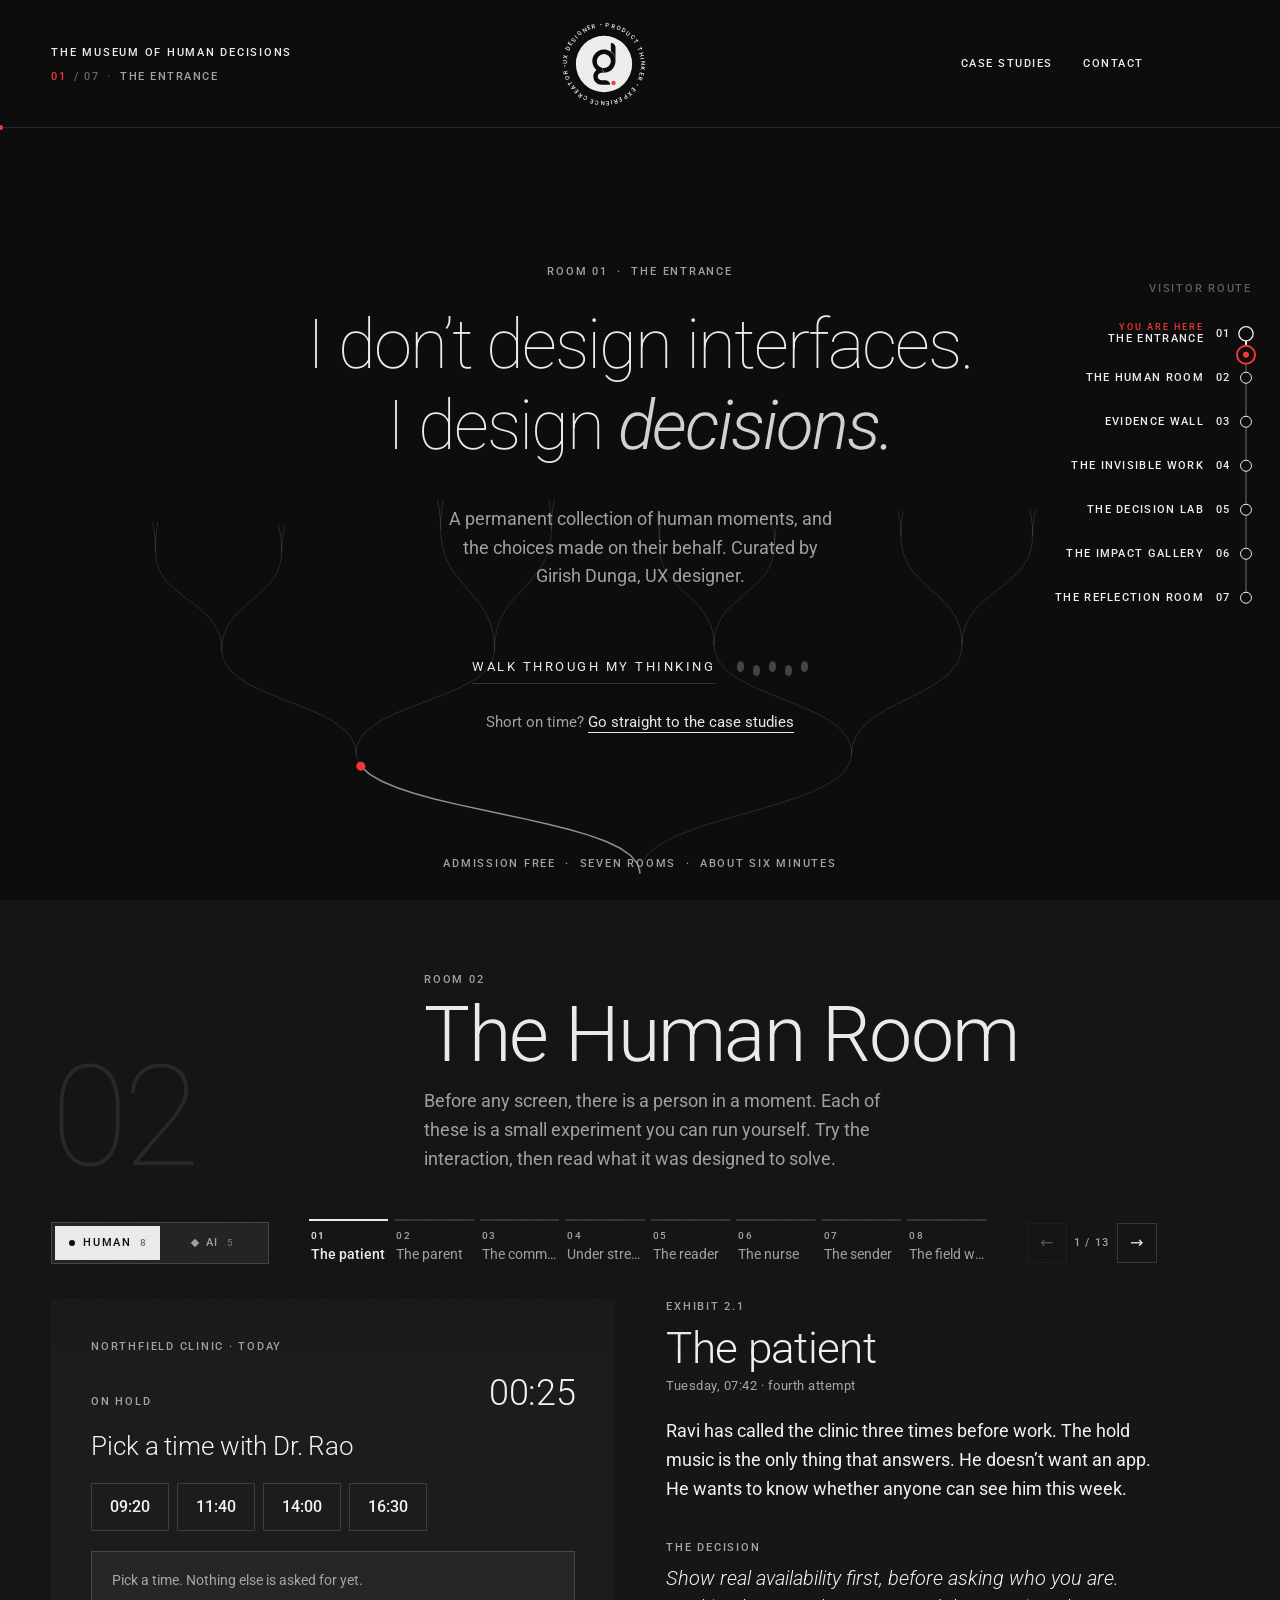
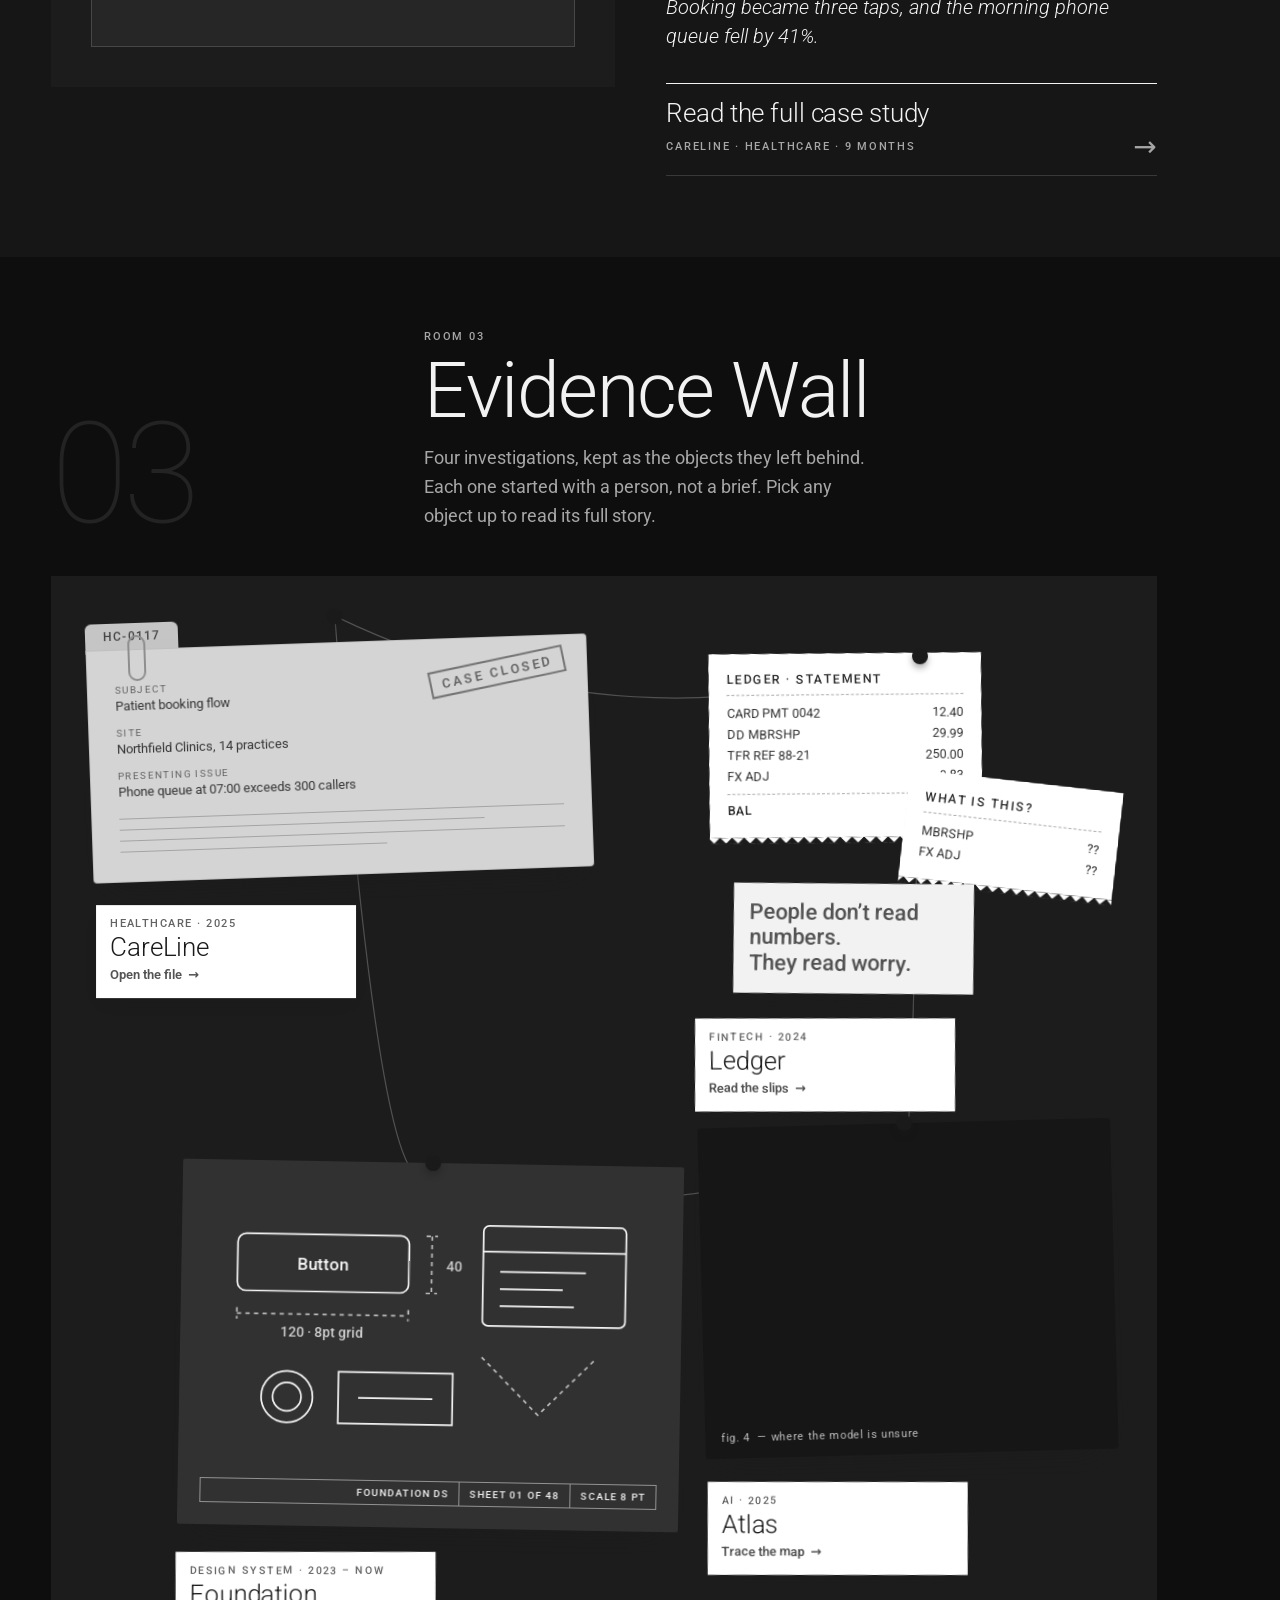
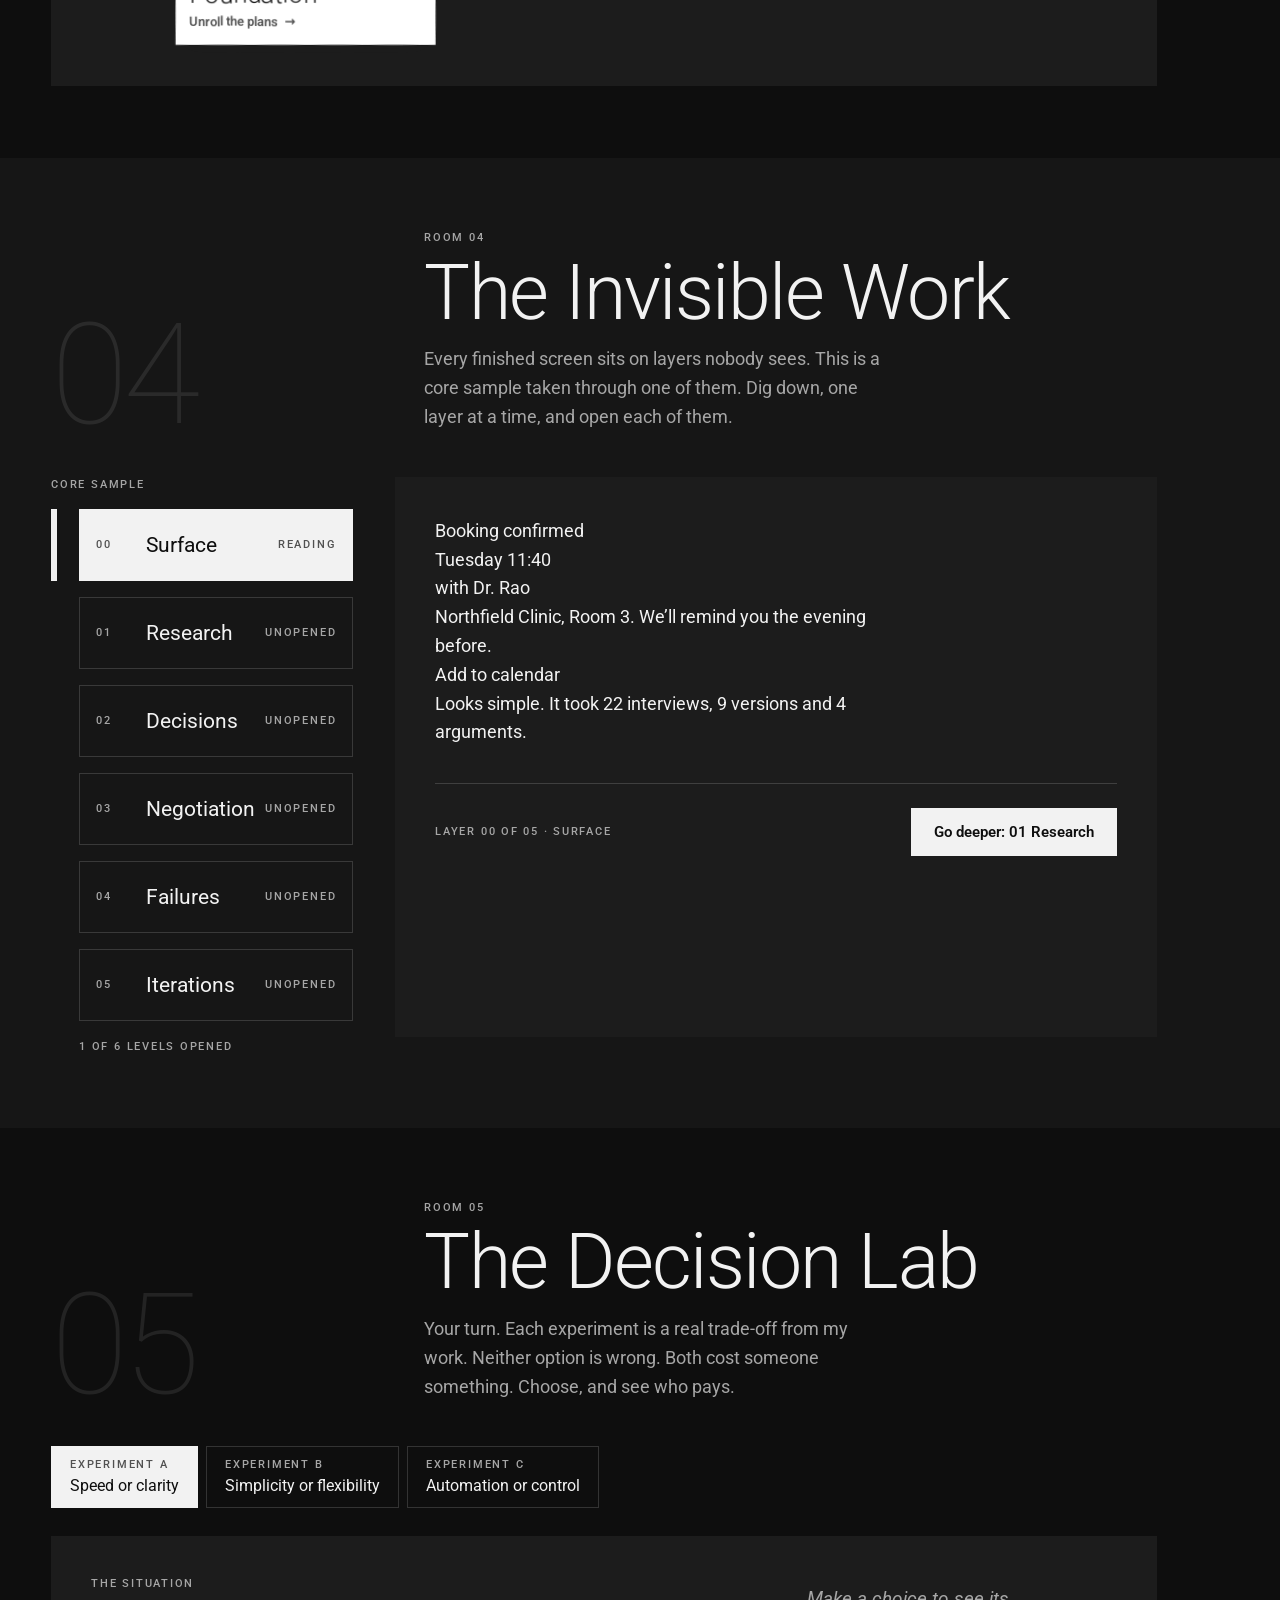
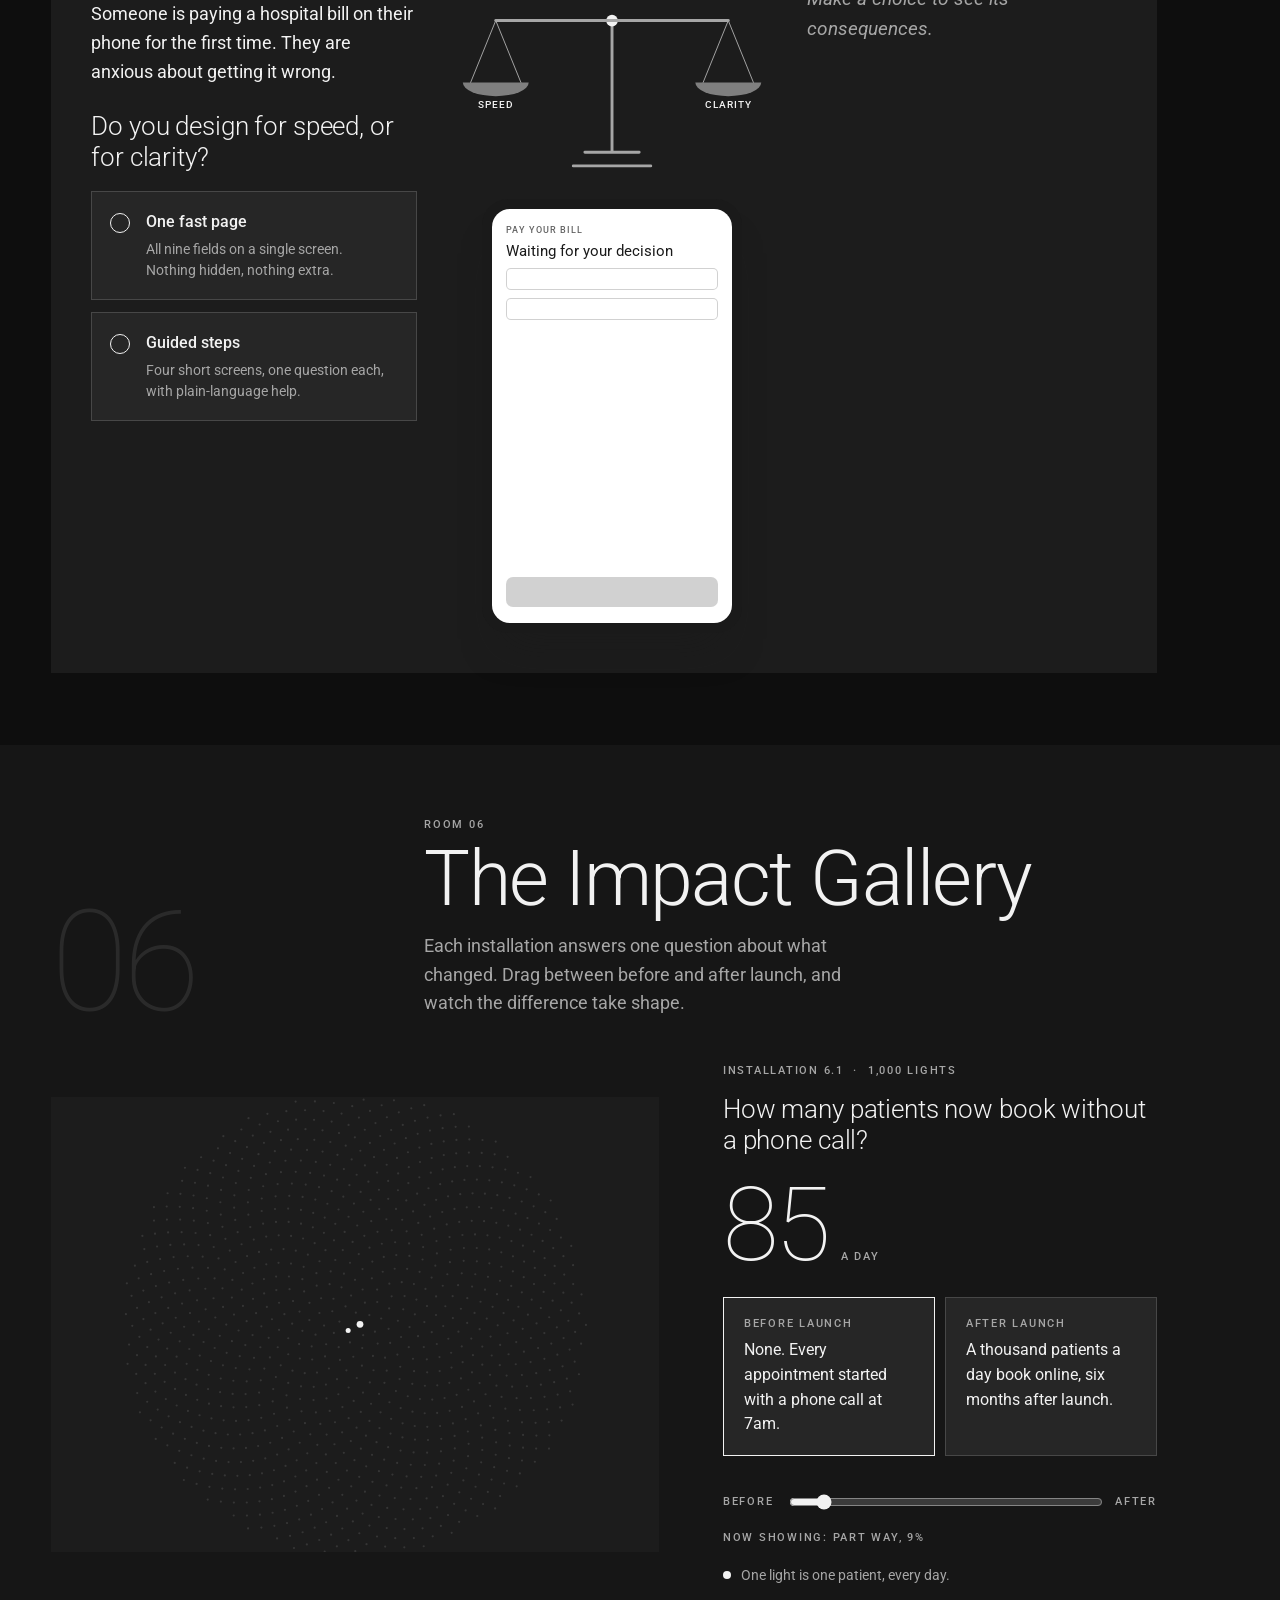
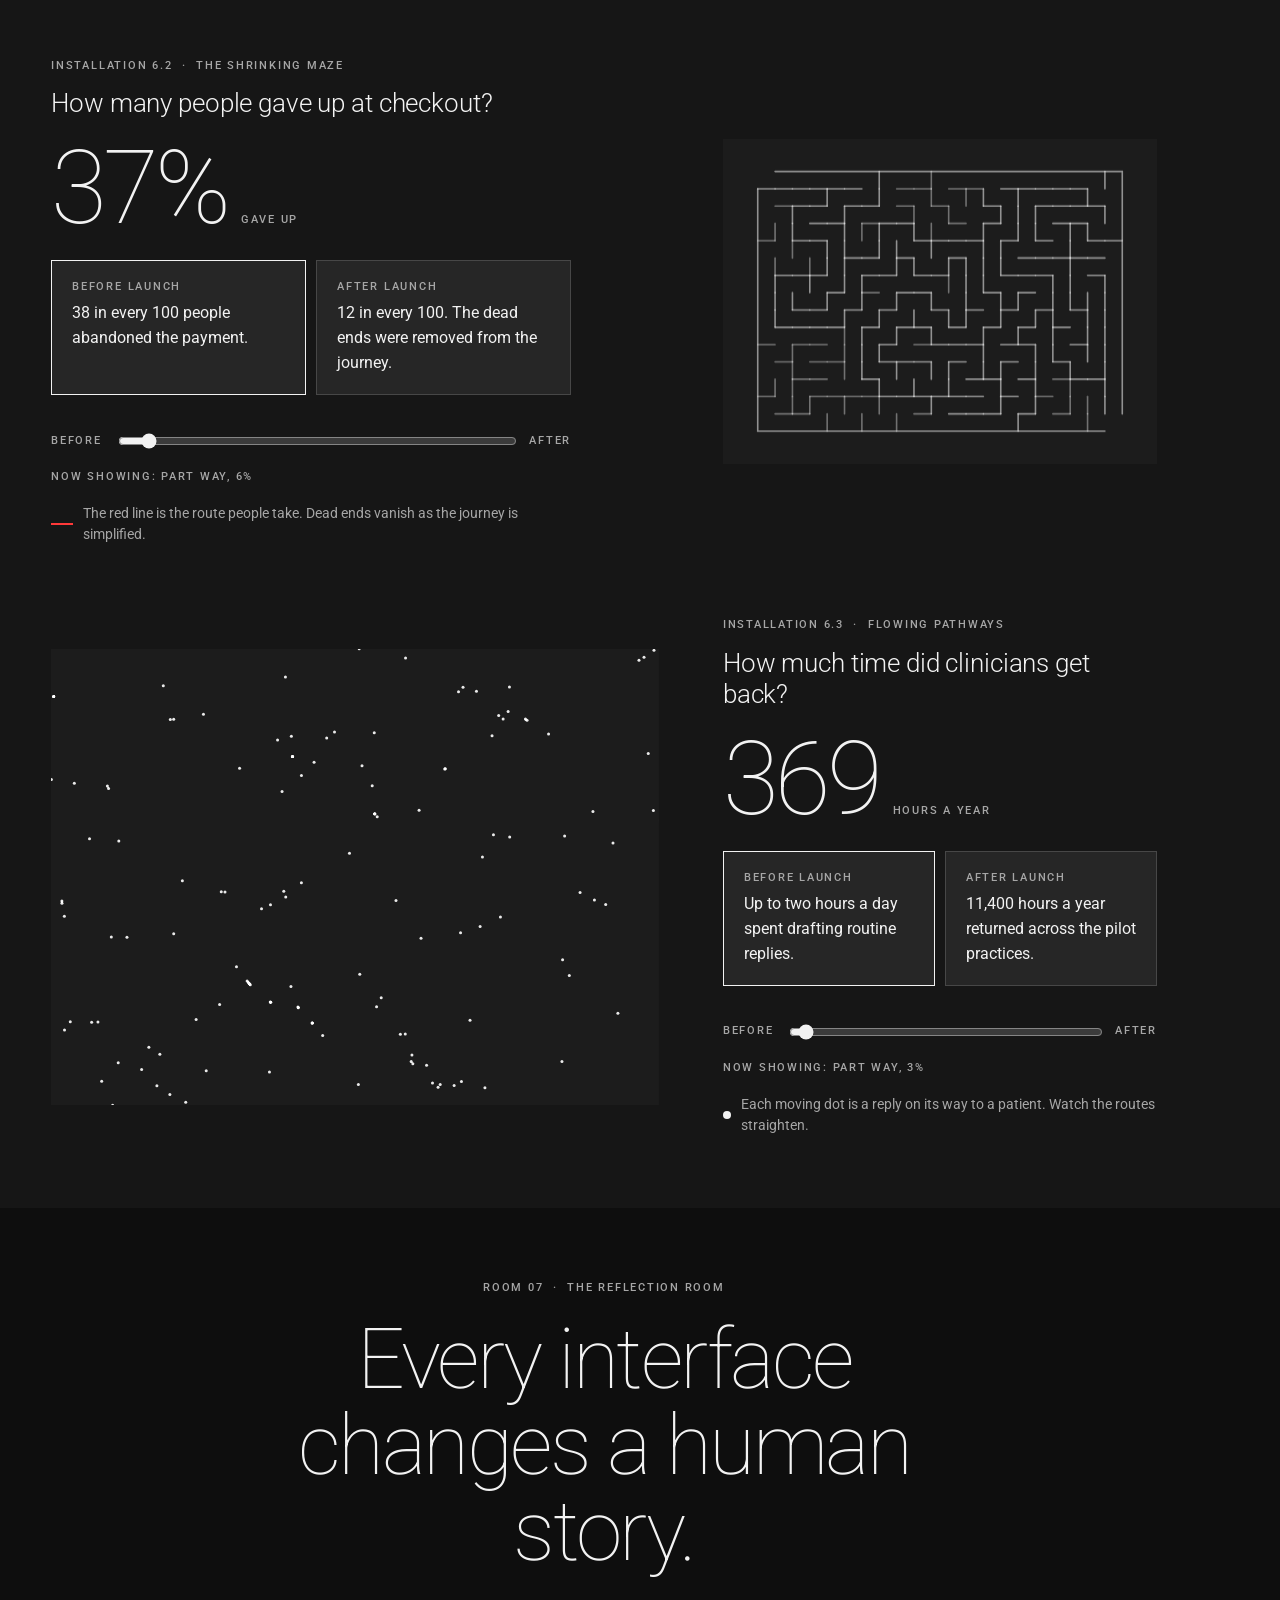
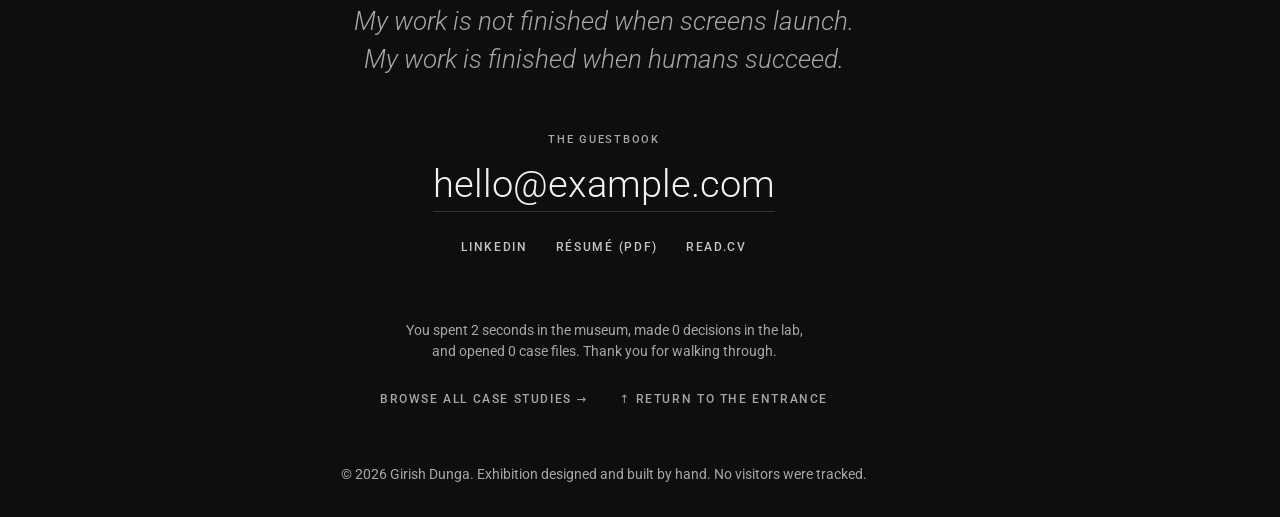
==== commit cf559907: "Add files via upload" ====
--- a/index.html
+++ b/index.html
@@ -27,8 +27,12 @@
   <div class="grain" aria-hidden="true"></div>
 
 
-  <!-- Museum header: badge and museum name -->
+  <!-- Museum header: where you are on the left, the badge in the centre, the way out on the right -->
   <header class="museum-bar" data-theme="dark">
+    <div class="bar-left">
+      <p class="brand-tagline">The Museum of Human Decisions</p>
+      <p class="bar-here" aria-hidden="true"><span class="bar-here-no">01</span><span class="bar-here-of">/ 07</span><span class="bar-here-name">The Entrance</span></p>
+    </div>
     <div class="brand">
       <a class="wordmark" href="#entrance" aria-label="Girish Dunga. UX designer, product thinker, experience creator. Back to the entrance">
         <svg class="badge" viewBox="0 0 200 200" aria-hidden="true" focusable="false">
@@ -45,8 +49,24 @@
           </svg>
         </svg>
       </a>
-      <p class="brand-tagline">The Museum of Human Decisions</p>
     </div>
+    <nav class="bar-nav" aria-label="Quick links">
+      <a class="bar-link bar-link--text" href="#case-studies" data-open-index>Case studies</a>
+      <a class="bar-link bar-link--text" href="#contact">Contact</a>
+      <div class="rooms-menu">
+        <button class="bar-link rooms-toggle" type="button" aria-expanded="false" aria-controls="rooms-list">Rooms</button>
+        <ol class="rooms-list" id="rooms-list" hidden>
+          <li><a href="#entrance"><span>01</span>The Entrance</a></li>
+          <li><a href="#human-room"><span>02</span>The Human Room</a></li>
+          <li><a href="#evidence-wall"><span>03</span>Evidence Wall</a></li>
+          <li><a href="#invisible-work"><span>04</span>The Invisible Work</a></li>
+          <li><a href="#decision-lab"><span>05</span>The Decision Lab</a></li>
+          <li><a href="#impact-gallery"><span>06</span>The Impact Gallery</a></li>
+          <li><a href="#reflection-room"><span>07</span>The Reflection Room</a></li>
+        </ol>
+      </div>
+    </nav>
+    <span class="bar-progress" aria-hidden="true"></span>
   </header>
 
   <nav class="floorplan" aria-label="Floor plan">
@@ -85,6 +105,9 @@
           <span class="walk-in-text">Walk through my thinking</span>
           <span class="walk-in-steps" aria-hidden="true"><i></i><i></i><i></i><i></i><i></i></span>
         </a>
+        <p class="entrance-alt" data-reveal>
+          Short on time? <a href="#case-studies" data-open-index>Go straight to the case studies</a>
+        </p>
       </div>
 
       <p class="admission" aria-hidden="true">Admission free &nbsp;·&nbsp; Seven rooms &nbsp;·&nbsp; About six minutes</p>
@@ -106,21 +129,41 @@
 
       <div class="hr" data-hr>
         <div class="hr-controls">
-          <button class="hr-nav hr-prev" type="button" aria-label="Previous moment">&larr;</button>
-          <div class="hr-dots" role="group" aria-label="Choose a moment">
-            <button class="hr-dot" type="button" aria-current="true">01 · The patient</button>
-            <button class="hr-dot" type="button" aria-current="false">02 · The parent</button>
-            <button class="hr-dot" type="button" aria-current="false">03 · The commuter</button>
-            <button class="hr-dot" type="button" aria-current="false">04 · Under stress</button>
+          <div class="hr-bar">
+            <!-- One kind of moment at a time: the toggle switches the row below -->
+            <div class="hr-switch" role="tablist" aria-label="Kind of moment" data-kind="human">
+              <button class="hr-tab" type="button" role="tab" id="hr-tab-human" aria-controls="hr-group-human" aria-selected="true" data-tab="human" aria-label="Human moments">Human <span class="hr-tab-n" data-n></span></button>
+              <button class="hr-tab" type="button" role="tab" id="hr-tab-ai" aria-controls="hr-group-ai" aria-selected="false" tabindex="-1" data-tab="ai" aria-label="AI moments">AI <span class="hr-tab-n" data-n></span></button>
+            </div>
+            <div class="hr-steps">
+              <button class="hr-nav hr-prev" type="button" aria-label="Previous moment">&larr;</button>
+              <p class="hr-count" aria-live="polite">1 / 8</p>
+              <button class="hr-nav hr-next" type="button" aria-label="Next moment">&rarr;</button>
+            </div>
           </div>
-          <button class="hr-nav hr-next" type="button" aria-label="Next moment">&rarr;</button>
-          <p class="hr-count" aria-live="polite">1 / 4</p>
+          <!-- The index is built from the slides below: each one says its name and its kind -->
+          <div class="hr-index">
+            <div class="hr-group" data-group="human" id="hr-group-human" role="tabpanel" aria-labelledby="hr-tab-human">
+              <div class="hr-rail">
+                <button class="hr-scroll hr-scroll--back" type="button" aria-label="Show earlier moments" tabindex="-1" hidden>&larr;</button>
+                <div class="hr-dots" role="group" aria-label="Human moments"></div>
+                <button class="hr-scroll hr-scroll--more" type="button" tabindex="-1" hidden><span data-more></span> &rarr;</button>
+              </div>
+            </div>
+            <div class="hr-group" data-group="ai" id="hr-group-ai" role="tabpanel" aria-labelledby="hr-tab-ai" hidden>
+              <div class="hr-rail">
+                <button class="hr-scroll hr-scroll--back" type="button" aria-label="Show earlier moments" tabindex="-1" hidden>&larr;</button>
+                <div class="hr-dots" role="group" aria-label="AI moments"></div>
+                <button class="hr-scroll hr-scroll--more" type="button" tabindex="-1" hidden><span data-more></span> &rarr;</button>
+              </div>
+            </div>
+          </div>
         </div>
 
         <div class="hr-track" tabindex="0" role="region" aria-roledescription="carousel" aria-label="Human moments. Use the arrow keys, the buttons or swipe to move between them.">
 
-          <!-- 01 · The patient: choose a slot while the hold timer runs -->
-          <article class="hr-slide" role="group" aria-roledescription="slide" aria-label="1 of 4: The patient">
+          <!-- The patient: choose a slot while the hold timer runs -->
+          <article class="hr-slide" data-case="patient" data-name="The patient" data-kind="human" role="group" aria-roledescription="slide" aria-label="The patient">
             <div class="hr-stage hr-unfold">
               <p class="hr-kicker">Northfield Clinic · Today</p>
               <div class="hr-hold"><span>On hold</span><b class="hr-timer" data-timer>00:23</b></div>
@@ -145,10 +188,59 @@
                 <p>Show real availability first, before asking who you are. Booking became three taps, and the morning phone queue fell by 41%.</p>
               </div>
             </div>
+            <div class="hr-more hr-unfold">
+              <details class="hr-case">
+                <summary><span class="hr-case-cue">Read the full case study</span><span class="hr-case-sub">CareLine · Healthcare · 9 months</span></summary>
+                <div class="hr-case-body">
+                  <dl class="hr-case-meta">
+                    <div><dt>Project</dt><dd>CareLine, online booking for Northfield Clinics, 14 practices</dd></div>
+                    <div><dt>My role</dt><dd>Lead UX designer</dd></div>
+                    <div><dt>Team</dt><dd>2 designers, 1 researcher, 6 engineers</dd></div>
+                    <div><dt>Method</dt><dd>22 interviews, two weeks in waiting rooms and on reception phones</dd></div>
+                  </dl>
+                  <div class="hr-case-grid">
+                    <section class="hr-chap">
+                      <p class="hr-chap-label">01 · The problem</p>
+                      <h4>The phone line was the only door, and it was open for 40 minutes a day.</h4>
+                      <p>More than 300 people called at 07:00 for the same handful of appointments. Older patients, carers and shift workers were hit hardest, because they had no other way in.</p>
+                    </section>
+                    <section class="hr-chap">
+                      <p class="hr-chap-label">02 · What the research said</p>
+                      <p>Most callers already knew what they needed. What they lacked was visibility: nobody could see whether an appointment existed before committing to the queue. In the old online flow, 40% left before they ever saw a time slot.</p>
+                      <blockquote class="hr-case-quote">“I book at 7am because that’s when I’m brave enough to call.”<cite>Participant 07, age 68</cite></blockquote>
+                    </section>
+                    <section class="hr-chap">
+                      <p class="hr-chap-label">03 · What we tried</p>
+                      <ul class="hr-tried" role="list">
+                        <li><span class="hr-tag" data-tag="kept">Kept</span><span>Availability before identity. Real slots are shown first, and details are asked for only once a time is chosen.</span></li>
+                        <li><span class="hr-tag" data-tag="dropped">Dropped</span><span>Booking by chatbot. Three of eight participants gave up partway through the conversation.</span></li>
+                        <li><span class="hr-tag" data-tag="dropped">Dropped</span><span>A paid reminder upgrade on the confirmation screen. I argued for it, and I was wrong.</span></li>
+                      </ul>
+                    </section>
+                    <section class="hr-chap">
+                      <p class="hr-chap-label">04 · What shipped</p>
+                      <p>A three-tap booking flow, one reminder the evening before, and symptoms described in the patient’s own words. The phone line stayed open for the people who need it most.</p>
+                    </section>
+                    <section class="hr-chap">
+                      <p class="hr-chap-label">05 · What changed</p>
+                      <ul class="hr-figs" role="list">
+                        <li><b>−41%</b>calls to the morning queue within three months</li>
+                        <li><b>3 taps</b>to book from the home screen, down from 11</li>
+                        <li><b>1,000</b>patients a day booking without calling, by month six</li>
+                      </ul>
+                    </section>
+                    <section class="hr-chap">
+                      <p class="hr-chap-label">06 · What I’d do differently</p>
+                      <p>I’d bring receptionists into co-design from week one, not week six. They knew the edge cases better than any dataset.</p>
+                    </section>
+                  </div>
+                </div>
+              </details>
+            </div>
           </article>
 
-          <!-- 02 · The parent: tap each dose as it is given -->
-          <article class="hr-slide" role="group" aria-roledescription="slide" aria-label="2 of 4: The parent">
+          <!-- The parent: tap each dose as it is given -->
+          <article class="hr-slide" data-case="parent" data-name="The parent" data-kind="human" role="group" aria-roledescription="slide" aria-label="The parent">
             <div class="hr-stage hr-unfold">
               <p class="hr-kicker">Aria’s medicine · Today</p>
               <p class="hr-q">Tap a dose each time it is given</p>
@@ -172,10 +264,59 @@
                 <p>Design for the household, not the individual. One shared timeline that answers a single question at 2am: <em>has it been given?</em></p>
               </div>
             </div>
+            <div class="hr-more hr-unfold">
+              <details class="hr-case">
+                <summary><span class="hr-case-cue">Read the full case study</span><span class="hr-case-sub">CareLine Household · Healthcare · 10 weeks</span></summary>
+                <div class="hr-case-body">
+                  <dl class="hr-case-meta">
+                    <div><dt>Project</dt><dd>Shared medicine timeline, an extension of CareLine</dd></div>
+                    <div><dt>My role</dt><dd>Lead UX designer</dd></div>
+                    <div><dt>Team</dt><dd>1 designer, 1 researcher, 3 engineers, 1 pharmacist</dd></div>
+                    <div><dt>Method</dt><dd>Two-week diary study with 12 households, 6 home visits</dd></div>
+                  </dl>
+                  <div class="hr-case-grid">
+                    <section class="hr-chap">
+                      <p class="hr-chap-label">01 · The problem</p>
+                      <h4>Medicine is given by a household, but every tool assumed one person.</h4>
+                      <p>A course of antibiotics for a child passes between two or three adults over several days. The record lived on fridge notes, in text messages and in memory, and it failed at exactly the moment it mattered: at night, when one adult was asleep.</p>
+                    </section>
+                    <section class="hr-chap">
+                      <p class="hr-chap-label">02 · What the research said</p>
+                      <p>Nobody wanted reminders. They wanted an answer to one question, has it been given, without waking anyone up. Eight of twelve households described at least one near miss in the past year.</p>
+                      <blockquote class="hr-case-quote">“Nobody in my house trusts an app to remember. The calendar stays on the fridge.”<cite>Participant 15, household of four</cite></blockquote>
+                    </section>
+                    <section class="hr-chap">
+                      <p class="hr-chap-label">03 · What we tried</p>
+                      <ul class="hr-tried" role="list">
+                        <li><span class="hr-tag" data-tag="kept">Kept</span><span>One shared list with a name on every dose, so the answer is readable in a glance.</span></li>
+                        <li><span class="hr-tag" data-tag="dropped">Dropped</span><span>Per-person accounts with notifications to the other adult. It woke people up and still left the question open.</span></li>
+                        <li><span class="hr-tag" data-tag="dropped">Dropped</span><span>A dose calculator. The pharmacist showed us it moved risk from the label to our screen.</span></li>
+                      </ul>
+                    </section>
+                    <section class="hr-chap">
+                      <p class="hr-chap-label">04 · What shipped</p>
+                      <p>A single timeline per child, visible to every adult in the household. One tap records a dose and who gave it. A dose can be corrected, and the correction is shown, never hidden.</p>
+                    </section>
+                    <section class="hr-chap">
+                      <p class="hr-chap-label">05 · What changed</p>
+                      <ul class="hr-figs" role="list">
+                        <li><b>2 taps</b>to record a dose, from a locked phone</li>
+                        <li><b>71%</b>of households had a second adult join in the first week</li>
+                        <li><b>0</b>double doses reported in the eight-week pilot</li>
+                      </ul>
+                    </section>
+                    <section class="hr-chap">
+                      <p class="hr-chap-label">06 · What I’d do differently</p>
+                      <p>I’d test with grandparents and childminders sooner. The household was always bigger than the two parents we recruited.</p>
+                    </section>
+                  </div>
+                </div>
+              </details>
+            </div>
           </article>
 
-          <!-- 03 · The commuter: switch between the full board and one next step -->
-          <article class="hr-slide" role="group" aria-roledescription="slide" aria-label="3 of 4: The commuter">
+          <!-- The commuter: switch between the full board and one next step -->
+          <article class="hr-slide" data-case="commuter" data-name="The commuter" data-kind="human" role="group" aria-roledescription="slide" aria-label="The commuter">
             <div class="hr-stage hr-unfold">
               <p class="hr-kicker">Monday, 07:58 · Kingsford line</p>
               <div class="hr-seg" role="group" aria-label="How much to show">
@@ -207,10 +348,59 @@
                 <p>Remove everything that isn’t the next action. One number, one instruction, one countdown. Fewer screens, read faster.</p>
               </div>
             </div>
+            <div class="hr-more hr-unfold">
+              <details class="hr-case">
+                <summary><span class="hr-case-cue">Read the full case study</span><span class="hr-case-sub">Kingsford Line · Transport · 5 months</span></summary>
+                <div class="hr-case-body">
+                  <dl class="hr-case-meta">
+                    <div><dt>Project</dt><dd>Live departures for the Kingsford Line app</dd></div>
+                    <div><dt>My role</dt><dd>Product designer</dd></div>
+                    <div><dt>Team</dt><dd>1 designer, 1 content designer, 4 engineers</dd></div>
+                    <div><dt>Method</dt><dd>30 shadowed commutes, glance tests at 1.5 seconds</dd></div>
+                  </dl>
+                  <div class="hr-case-grid">
+                    <section class="hr-chap">
+                      <p class="hr-chap-label">01 · The problem</p>
+                      <h4>The departure board was complete, accurate and unreadable at walking speed.</h4>
+                      <p>The app copied the station board: every service, every platform, every note. A platform change appeared as one more row among many, at the moment when people had the least attention to spare.</p>
+                    </section>
+                    <section class="hr-chap">
+                      <p class="hr-chap-label">02 · What the research said</p>
+                      <p>People walking through a station look at their phone for about a second and a half at a time. In glance tests, fewer than half could name their platform from the old screen after one look.</p>
+                      <blockquote class="hr-case-quote">“I don’t read it. I look for my number, and if I can’t find it I follow the crowd.”<cite>Commuter, shadowed journey 11</cite></blockquote>
+                    </section>
+                    <section class="hr-chap">
+                      <p class="hr-chap-label">03 · What we tried</p>
+                      <ul class="hr-tried" role="list">
+                        <li><span class="hr-tag" data-tag="kept">Kept</span><span>One next action for the journey you are on: platform, walking time, which way to turn.</span></li>
+                        <li><span class="hr-tag" data-tag="dropped">Dropped</span><span>Colour-coded rows on the full board. Faster to scan, still too much to scan.</span></li>
+                        <li><span class="hr-tag" data-tag="dropped">Dropped</span><span>Push alerts for every platform change. People had muted them by day three.</span></li>
+                      </ul>
+                    </section>
+                    <section class="hr-chap">
+                      <p class="hr-chap-label">04 · What shipped</p>
+                      <p>A “next step” view that opens by default during a saved commute, with the full board one tap away. Platform changes replace the instruction on screen instead of adding a line to it.</p>
+                    </section>
+                    <section class="hr-chap">
+                      <p class="hr-chap-label">05 · What changed</p>
+                      <ul class="hr-figs" role="list">
+                        <li><b>3 sec</b>to find the right platform, down from 11</li>
+                        <li><b>−27%</b>missed-connection complaints in the first quarter</li>
+                        <li><b>1 screen</b>instead of four for a changed platform</li>
+                      </ul>
+                    </section>
+                    <section class="hr-chap">
+                      <p class="hr-chap-label">06 · What I’d do differently</p>
+                      <p>I’d design the full board and the next step together. Shipping them a release apart made the simple view feel like a mode, not the default.</p>
+                    </section>
+                  </div>
+                </div>
+              </details>
+            </div>
           </article>
 
-          <!-- 04 · Under stress: keep trying, and watch the errors give way to something calm -->
-          <article class="hr-slide" role="group" aria-roledescription="slide" aria-label="4 of 4: The person under stress">
+          <!-- Under stress: keep trying, and watch the errors give way to something calm -->
+          <article class="hr-slide" data-case="stress" data-name="Under stress" data-kind="human" role="group" aria-roledescription="slide" aria-label="The person under stress">
             <div class="hr-stage hr-unfold">
               <p class="hr-kicker">Sunday, 23:16 · Flood claim</p>
               <p class="hr-q">Upload the photos of the damage</p>
@@ -229,6 +419,768 @@
                 <p class="decision-label">The decision</p>
                 <p>Errors should lower someone’s heart rate. Say what is safe first, then what happened, then exactly one next step, and a human name.</p>
               </div>
+            </div>
+            <div class="hr-more hr-unfold">
+              <details class="hr-case">
+                <summary><span class="hr-case-cue">Read the full case study</span><span class="hr-case-sub">Fairweather Insurance · Claims · 4 months</span></summary>
+                <div class="hr-case-body">
+                  <dl class="hr-case-meta">
+                    <div><dt>Project</dt><dd>Home claims journey for Fairweather Insurance</dd></div>
+                    <div><dt>My role</dt><dd>Senior product designer</dd></div>
+                    <div><dt>Team</dt><dd>1 designer, 1 content designer, 5 engineers, claims handlers</dd></div>
+                    <div><dt>Method</dt><dd>14 recorded claim calls, 9 interviews after a claim</dd></div>
+                  </dl>
+                  <div class="hr-case-grid">
+                    <section class="hr-chap">
+                      <p class="hr-chap-label">01 · The problem</p>
+                      <h4>The error messages were written for the system, at the worst hour of someone’s year.</h4>
+                      <p>After a flood, people upload dozens of large photos on a weak connection. Uploads failed often, and every failure said the same thing: something went wrong. Many people assumed their whole claim was gone and started again from the first page.</p>
+                    </section>
+                    <section class="hr-chap">
+                      <p class="hr-chap-label">02 · What the research said</p>
+                      <p>On the recorded calls, the first question was almost never about the error. It was “have I lost everything?” People under stress read a vague message as blame, and a blank one as loss.</p>
+                      <blockquote class="hr-case-quote">“I didn’t know if I’d broken it or if it had broken. I just closed it and cried.”<cite>Claimant, interview 4</cite></blockquote>
+                    </section>
+                    <section class="hr-chap">
+                      <p class="hr-chap-label">03 · What we tried</p>
+                      <ul class="hr-tried" role="list">
+                        <li><span class="hr-tag" data-tag="kept">Kept</span><span>A fixed order for every error: what is safe, what happened, one next step, a named person.</span></li>
+                        <li><span class="hr-tag" data-tag="dropped">Dropped</span><span>A friendlier tone on the same vague message. Warm words with no information tested worse.</span></li>
+                        <li><span class="hr-tag" data-tag="dropped">Dropped</span><span>Error codes for support. Useful to us, frightening to read.</span></li>
+                      </ul>
+                    </section>
+                    <section class="hr-chap">
+                      <p class="hr-chap-label">04 · What shipped</p>
+                      <p>Uploads now retry by themselves and save after each photo. When something does fail, the message starts with what has been kept, and offers a direct line to a handler who can already see the claim.</p>
+                    </section>
+                    <section class="hr-chap">
+                      <p class="hr-chap-label">05 · What changed</p>
+                      <ul class="hr-figs" role="list">
+                        <li><b>81%</b>of claims completed online, up from 58%</li>
+                        <li><b>−33%</b>repeat calls about the same claim</li>
+                        <li><b>0</b>claims restarted from page one after an upload error</li>
+                      </ul>
+                    </section>
+                    <section class="hr-chap">
+                      <p class="hr-chap-label">06 · What I’d do differently</p>
+                      <p>I’d fix the upload before rewriting the message. The best error is still the one nobody has to read.</p>
+                    </section>
+                  </div>
+                </div>
+              </details>
+            </div>
+          </article>
+
+          <!-- The reader: grow the text and see which layout survives -->
+          <article class="hr-slide" data-case="reader" data-name="The reader" data-kind="human" role="group" aria-roledescription="slide" aria-label="The reader">
+            <div class="hr-stage hr-unfold">
+              <p class="hr-kicker">Harbour Bank · Margaret’s phone</p>
+              <p class="hr-q">Set the text to the size Margaret reads at</p>
+              <div class="hr-size">
+                <label for="hr-size-range">Text size</label>
+                <output id="hr-size-val" for="hr-size-range">100%</output>
+              </div>
+              <input id="hr-size-range" class="dig-range" type="range" min="100" max="200" step="25" value="100">
+              <div class="hr-seg" role="group" aria-label="Which layout">
+                <button class="hr-mode" type="button" data-layout="fixed" aria-pressed="true">Old layout</button>
+                <button class="hr-mode" type="button" data-layout="fluid" aria-pressed="false">Reflowing layout</button>
+              </div>
+              <div class="hr-screen" data-layout="fixed">
+                <span class="hr-bal-k">Current account</span>
+                <span class="hr-bal-v">£1,284.60</span>
+                <div class="hr-bal-row"><span>Pension credit</span><span>+£201.05</span></div>
+                <div class="hr-bal-row"><span>Gas and electricity</span><span>−£86.40</span></div>
+              </div>
+              <div class="hr-result" aria-live="polite"></div>
+            </div>
+            <div class="hr-text hr-unfold">
+              <p class="exhibit-no">Exhibit 2.5</p>
+              <h3 class="moment-title">The reader</h3>
+              <p class="moment-time">Wednesday, 16:20 · glasses in the other room</p>
+              <div class="moment-story">
+                <p>Margaret is 74 and keeps her phone’s text at the largest size, because that is the size she can read. She opens her bank to check that her pension has arrived. The balance is there. She just can’t see the end of it.</p>
+              </div>
+              <div class="moment-decision">
+                <p class="decision-label">The decision</p>
+                <p>Design at 200% first, then scale down. A layout that survives the largest text survives everything smaller.</p>
+              </div>
+            </div>
+            <div class="hr-more hr-unfold">
+              <details class="hr-case">
+                <summary><span class="hr-case-cue">Read the full case study</span><span class="hr-case-sub">Harbour Bank · Accessibility · 6 months</span></summary>
+                <div class="hr-case-body">
+                  <dl class="hr-case-meta">
+                    <div><dt>Project</dt><dd>Large-text redesign of the Harbour Bank mobile app</dd></div>
+                    <div><dt>My role</dt><dd>Senior product designer, accessibility lead</dd></div>
+                    <div><dt>Team</dt><dd>2 designers, 6 engineers, 1 accessibility specialist</dd></div>
+                    <div><dt>Method</dt><dd>11 sessions with customers aged 65 and over, audit of 38 screens at 200%</dd></div>
+                  </dl>
+                  <div class="hr-case-grid">
+                    <section class="hr-chap">
+                      <p class="hr-chap-label">01 · The problem</p>
+                      <h4>The app worked perfectly at the one text size its designers used.</h4>
+                      <p>Every screen had been designed and reviewed at the default size. At the largest system setting, balances were cut off mid-number, buttons overlapped, and two screens could not be completed at all.</p>
+                    </section>
+                    <section class="hr-chap">
+                      <p class="hr-chap-label">02 · What the research said</p>
+                      <p>Almost a quarter of customers had increased their phone’s text size. They were not a special case. They were one of the largest groups we had, and they were the most likely to phone a branch instead.</p>
+                      <blockquote class="hr-case-quote">“I can see there’s money in there. I just can’t see how much.”<cite>Customer, age 74, session 6</cite></blockquote>
+                    </section>
+                    <section class="hr-chap">
+                      <p class="hr-chap-label">03 · What we tried</p>
+                      <ul class="hr-tried" role="list">
+                        <li><span class="hr-tag" data-tag="kept">Kept</span><span>Designing at 200% first, then scaling down. Rows stack, amounts wrap, nothing has a fixed height.</span></li>
+                        <li><span class="hr-tag" data-tag="dropped">Dropped</span><span>A separate “simple mode”. People did not want a different app, they wanted this one to listen to their phone.</span></li>
+                        <li><span class="hr-tag" data-tag="dropped">Dropped</span><span>Capping text at 130% to protect the layout. It protected the layout and nobody else.</span></li>
+                      </ul>
+                    </section>
+                    <section class="hr-chap">
+                      <p class="hr-chap-label">04 · What shipped</p>
+                      <p>Every core journey rebuilt on a reflowing layout, with large text checked in design review and in automated tests. No setting to find: the app follows the size the phone is already set to.</p>
+                    </section>
+                    <section class="hr-chap">
+                      <p class="hr-chap-label">05 · What changed</p>
+                      <ul class="hr-figs" role="list">
+                        <li><b>38 of 38</b>core screens usable at 200% text, up from 9</li>
+                        <li><b>23%</b>of customers use a larger text size</li>
+                        <li><b>−18%</b>branch calls asking for a balance</li>
+                      </ul>
+                    </section>
+                    <section class="hr-chap">
+                      <p class="hr-chap-label">06 · What I’d do differently</p>
+                      <p>I’d put large text in the definition of done from the first sprint. Retrofitting 38 screens cost far more than building them right.</p>
+                    </section>
+                  </div>
+                </div>
+              </details>
+            </div>
+          </article>
+
+          <!-- The nurse: a handover that is interrupted, and picks up where it stopped -->
+          <article class="hr-slide" data-case="nurse" data-name="The nurse" data-kind="human" role="group" aria-roledescription="slide" aria-label="The nurse">
+            <div class="hr-stage hr-unfold">
+              <p class="hr-kicker">Ward 6B · Night handover</p>
+              <p class="hr-q">Hand over bed 12 before the shift ends</p>
+              <ol class="hr-checks" role="list">
+                <li class="hr-item" data-state="todo"><span>Allergies confirmed</span><span class="hr-item-state">To do</span></li>
+                <li class="hr-item" data-state="todo"><span>22:00 medication given</span><span class="hr-item-state">To do</span></li>
+                <li class="hr-item" data-state="todo"><span>Fluid chart up to date</span><span class="hr-item-state">To do</span></li>
+                <li class="hr-item" data-state="todo"><span>Pain score recorded</span><span class="hr-item-state">To do</span></li>
+                <li class="hr-item" data-state="todo"><span>Family informed</span><span class="hr-item-state">To do</span></li>
+              </ol>
+              <div class="hr-bell" hidden>
+                <p class="hr-kicker">Call bell</p>
+                <p class="hr-big">Bed 4</p>
+                <p class="hr-note">You put the tablet down and go.</p>
+              </div>
+              <button class="hr-try" type="button">Confirm next check</button>
+              <div class="hr-result" aria-live="polite"></div>
+            </div>
+            <div class="hr-text hr-unfold">
+              <p class="exhibit-no">Exhibit 2.6</p>
+              <h3 class="moment-title">The nurse</h3>
+              <p class="moment-time">Friday, 06:50 · ten minutes to handover</p>
+              <div class="moment-story">
+                <p>Jo has six patients to hand over and ten minutes to do it. A call bell goes off halfway through bed 12. When she comes back, the screen has timed out and the form is empty.</p>
+              </div>
+              <div class="moment-decision">
+                <p class="decision-label">The decision</p>
+                <p>Assume every task will be interrupted. Save each step as it is made, and bring people back to the exact place they left.</p>
+              </div>
+            </div>
+            <div class="hr-more hr-unfold">
+              <details class="hr-case">
+                <summary><span class="hr-case-cue">Read the full case study</span><span class="hr-case-sub">Ward Handover · Clinical tools · 7 months</span></summary>
+                <div class="hr-case-body">
+                  <dl class="hr-case-meta">
+                    <div><dt>Project</dt><dd>Nursing handover for a 420-bed hospital</dd></div>
+                    <div><dt>My role</dt><dd>Lead UX designer</dd></div>
+                    <div><dt>Team</dt><dd>1 designer, 1 clinical lead, 4 engineers</dd></div>
+                    <div><dt>Method</dt><dd>6 night shifts shadowed, 41 handovers observed</dd></div>
+                  </dl>
+                  <div class="hr-case-grid">
+                    <section class="hr-chap">
+                      <p class="hr-chap-label">01 · The problem</p>
+                      <h4>The form assumed ten quiet minutes. Nobody on a ward has ten quiet minutes.</h4>
+                      <p>Handover was a single long form that saved only at the end and timed out after three minutes. Nurses were interrupted partway through most handovers, came back to an empty screen, and went back to paper.</p>
+                    </section>
+                    <section class="hr-chap">
+                      <p class="hr-chap-label">02 · What the research said</p>
+                      <p>We counted an interruption roughly every six minutes. The paper sheet survived because it stayed exactly as it was left. The software lost to a piece of paper on the one thing that mattered.</p>
+                      <blockquote class="hr-case-quote">“I’ll do it properly on paper and badly on the computer, because paper waits for me.”<cite>Staff nurse, night shift 3</cite></blockquote>
+                    </section>
+                    <section class="hr-chap">
+                      <p class="hr-chap-label">03 · What we tried</p>
+                      <ul class="hr-tried" role="list">
+                        <li><span class="hr-tag" data-tag="kept">Kept</span><span>Each check saves the moment it is confirmed, and the screen reopens where you stopped.</span></li>
+                        <li><span class="hr-tag" data-tag="dropped">Dropped</span><span>A longer timeout. It hid the problem for five more minutes and raised a privacy concern.</span></li>
+                        <li><span class="hr-tag" data-tag="dropped">Dropped</span><span>Voice entry. Wards are loud, and patients are listening.</span></li>
+                      </ul>
+                    </section>
+                    <section class="hr-chap">
+                      <p class="hr-chap-label">04 · What shipped</p>
+                      <p>Handover as a short list of checks per patient, each saved separately. After an interruption the nurse returns to the exact check, with a marker that says so. Paper sheets were withdrawn by the wards themselves.</p>
+                    </section>
+                    <section class="hr-chap">
+                      <p class="hr-chap-label">05 · What changed</p>
+                      <ul class="hr-figs" role="list">
+                        <li><b>−62%</b>handover items left blank</li>
+                        <li><b>9 min</b>average handover per nurse, down from 14</li>
+                        <li><b>0</b>forms lost to a timeout since launch</li>
+                      </ul>
+                    </section>
+                    <section class="hr-chap">
+                      <p class="hr-chap-label">06 · What I’d do differently</p>
+                      <p>I’d shadow night shifts before day shifts. The hardest conditions were where the real design brief was.</p>
+                    </section>
+                  </div>
+                </div>
+              </details>
+            </div>
+          </article>
+
+          <!-- The sender: a warning before, or a way back after -->
+          <article class="hr-slide" data-case="sender" data-name="The sender" data-kind="human" role="group" aria-roledescription="slide" aria-label="The sender">
+            <div class="hr-stage hr-unfold">
+              <p class="hr-kicker">Send money · London to Lagos</p>
+              <p class="hr-q">Send £200 to Mum</p>
+              <div class="hr-seg" role="group" aria-label="How the app protects you">
+                <button class="hr-mode" type="button" data-guard="confirm" aria-pressed="true">Ask “Are you sure?”</button>
+                <button class="hr-mode" type="button" data-guard="undo" aria-pressed="false">Offer an undo</button>
+              </div>
+              <div class="hr-next-step">
+                <p class="hr-kicker">To</p>
+                <p class="hr-result-h">Folake Adeyemi</p>
+                <p class="hr-note">Account ending 4471. Arrives in minutes.</p>
+              </div>
+              <button class="hr-try" type="button">Send £200</button>
+              <p class="hr-count-down" hidden>Sending in <b data-undo>10 sec</b></p>
+              <div class="hr-result" aria-live="polite"></div>
+            </div>
+            <div class="hr-text hr-unfold">
+              <p class="exhibit-no">Exhibit 2.7</p>
+              <h3 class="moment-title">The sender</h3>
+              <p class="moment-time">Saturday, 19:05 · first transfer abroad</p>
+              <div class="moment-story">
+                <p>Amara is sending £200 to her mother in Lagos for the first time. Her thumb hovers over Send. The app asks “Are you sure?”, which is the one question she can’t answer.</p>
+              </div>
+              <div class="moment-decision">
+                <p class="decision-label">The decision</p>
+                <p>Replace the warning with a way back. A ten-second undo does what a confirmation box only pretends to do.</p>
+              </div>
+            </div>
+            <div class="hr-more hr-unfold">
+              <details class="hr-case">
+                <summary><span class="hr-case-cue">Read the full case study</span><span class="hr-case-sub">Sendwell · Fintech · 5 months</span></summary>
+                <div class="hr-case-body">
+                  <dl class="hr-case-meta">
+                    <div><dt>Project</dt><dd>First-transfer journey for Sendwell, international payments</dd></div>
+                    <div><dt>My role</dt><dd>Product designer</dd></div>
+                    <div><dt>Team</dt><dd>1 designer, 1 researcher, 5 engineers, compliance</dd></div>
+                    <div><dt>Method</dt><dd>18 interviews with first-time senders, funnel analysis of 40,000 transfers</dd></div>
+                  </dl>
+                  <div class="hr-case-grid">
+                    <section class="hr-chap">
+                      <p class="hr-chap-label">01 · The problem</p>
+                      <h4>We asked “Are you sure?” at the moment people were least able to answer.</h4>
+                      <p>A first transfer abroad feels irreversible, and the app agreed. The confirmation screen repeated the warning and offered no new information. Nearly four in ten first-time senders stopped there.</p>
+                    </section>
+                    <section class="hr-chap">
+                      <p class="hr-chap-label">02 · What the research said</p>
+                      <p>People were not unsure about the amount. They were afraid of a mistake they would only discover afterwards. Several had sent a small test payment first, paying the fee twice for peace of mind.</p>
+                      <blockquote class="hr-case-quote">“It asked if I was sure. If I was sure I wouldn’t be reading it three times.”<cite>First-time sender, interview 12</cite></blockquote>
+                    </section>
+                    <section class="hr-chap">
+                      <p class="hr-chap-label">03 · What we tried</p>
+                      <ul class="hr-tried" role="list">
+                        <li><span class="hr-tag" data-tag="kept">Kept</span><span>A ten-second undo after sending, while the money has not yet left the account.</span></li>
+                        <li><span class="hr-tag" data-tag="dropped">Dropped</span><span>A second confirmation with the details repeated. More to read, same fear.</span></li>
+                        <li><span class="hr-tag" data-tag="dropped">Dropped</span><span>Typing the recipient’s name to confirm. Accurate, and exhausting on a phone.</span></li>
+                      </ul>
+                    </section>
+                    <section class="hr-chap">
+                      <p class="hr-chap-label">04 · What shipped</p>
+                      <p>One review screen, then send. A clear countdown offers a way back, and the recipient’s name is checked against the receiving bank before the button is enabled.</p>
+                    </section>
+                    <section class="hr-chap">
+                      <p class="hr-chap-label">05 · What changed</p>
+                      <ul class="hr-figs" role="list">
+                        <li><b>78%</b>of first transfers completed, up from 61%</li>
+                        <li><b>−44%</b>support contacts about a wrong recipient</li>
+                        <li><b>2.1%</b>of transfers undone, almost all for a mistyped amount</li>
+                      </ul>
+                    </section>
+                    <section class="hr-chap">
+                      <p class="hr-chap-label">06 · What I’d do differently</p>
+                      <p>I’d involve compliance at the sketch stage. Their concern was valid, and the hold period that answered it was their idea.</p>
+                    </section>
+                  </div>
+                </div>
+              </details>
+            </div>
+          </article>
+
+          <!-- The field worker: record visits with no signal, and watch them send themselves -->
+          <article class="hr-slide" data-case="fieldWorker" data-name="The field worker" data-kind="human" role="group" aria-roledescription="slide" aria-label="The field worker">
+            <div class="hr-stage hr-unfold">
+              <p class="hr-kicker">Village round · Tuesday</p>
+              <p class="hr-q">Record each visit as you walk</p>
+              <div class="hr-seg" role="group" aria-label="Phone signal">
+                <button class="hr-mode" type="button" data-signal="false" aria-pressed="true">No signal</button>
+                <button class="hr-mode" type="button" data-signal="true" aria-pressed="false">Signal</button>
+              </div>
+              <button class="hr-try" type="button">Record a visit</button>
+              <ul class="hr-queue" role="list"></ul>
+              <div class="hr-result" aria-live="polite"></div>
+            </div>
+            <div class="hr-text hr-unfold">
+              <p class="exhibit-no">Exhibit 2.8</p>
+              <h3 class="moment-title">The field worker</h3>
+              <p class="moment-time">Tuesday, 11:30 · no signal since the main road</p>
+              <div class="moment-story">
+                <p>Asha visits nine households a day on foot. The app needs a connection to save, and the nearest one is an hour away. So she writes everything on paper and types it all in again at night.</p>
+              </div>
+              <div class="moment-decision">
+                <p class="decision-label">The decision</p>
+                <p>Save to the phone first, and say so in plain words. Sending becomes the app’s job, not hers.</p>
+              </div>
+            </div>
+            <div class="hr-more hr-unfold">
+              <details class="hr-case">
+                <summary><span class="hr-case-cue">Read the full case study</span><span class="hr-case-sub">Fieldnote · Public health · 8 months</span></summary>
+                <div class="hr-case-body">
+                  <dl class="hr-case-meta">
+                    <div><dt>Project</dt><dd>Fieldnote, visit records for community health workers</dd></div>
+                    <div><dt>My role</dt><dd>Lead UX designer</dd></div>
+                    <div><dt>Team</dt><dd>2 designers, 1 researcher, 4 engineers, district health office</dd></div>
+                    <div><dt>Method</dt><dd>Three weeks walking rounds in 5 districts, 26 health workers</dd></div>
+                  </dl>
+                  <div class="hr-case-grid">
+                    <section class="hr-chap">
+                      <p class="hr-chap-label">01 · The problem</p>
+                      <h4>The app needed a connection to save, in places that had none.</h4>
+                      <p>Health workers recorded visits on paper during the day and typed them in at night, where there was signal. Records arrived late, some never arrived, and every visit was written twice.</p>
+                    </section>
+                    <section class="hr-chap">
+                      <p class="hr-chap-label">02 · What the research said</p>
+                      <p>Nobody distrusted the app. They distrusted the spinner. With no way to tell whether a record was safe, the sensible choice was to keep paper as the real record and treat the phone as a chore.</p>
+                      <blockquote class="hr-case-quote">“If it spins, I don’t know if it has my work or not. Paper never spins.”<cite>Health worker, district 3</cite></blockquote>
+                    </section>
+                    <section class="hr-chap">
+                      <p class="hr-chap-label">03 · What we tried</p>
+                      <ul class="hr-tried" role="list">
+                        <li><span class="hr-tag" data-tag="kept">Kept</span><span>Save to the phone first, and say where each record is in plain words.</span></li>
+                        <li><span class="hr-tag" data-tag="dropped">Dropped</span><span>A sync button. It made the health worker responsible for the network.</span></li>
+                        <li><span class="hr-tag" data-tag="dropped">Dropped</span><span>A banner that said “offline”. True, and no help in deciding what to do next.</span></li>
+                      </ul>
+                    </section>
+                    <section class="hr-chap">
+                      <p class="hr-chap-label">04 · What shipped</p>
+                      <p>Every record saves on the phone at once and sends itself when a signal appears. Each visit carries one of two labels, saved on this phone or sent to the clinic, and nothing else needs managing.</p>
+                    </section>
+                    <section class="hr-chap">
+                      <p class="hr-chap-label">05 · What changed</p>
+                      <ul class="hr-figs" role="list">
+                        <li><b>0.4%</b>of records lost to sync errors, down from 9%</li>
+                        <li><b>88%</b>of visits reported the same day, up from 34%</li>
+                        <li><b>1×</b>each visit written once, not twice</li>
+                      </ul>
+                    </section>
+                    <section class="hr-chap">
+                      <p class="hr-chap-label">06 · What I’d do differently</p>
+                      <p>I’d test on the phones the workers actually carry. Our first build was fast on our devices and slow on theirs.</p>
+                    </section>
+                  </div>
+                </div>
+              </details>
+            </div>
+          </article>
+
+          <!-- The hiring lead: an AI agent recommends a panel, and shows why -->
+          <article class="hr-slide" data-case="panel" data-name="The hiring lead" data-kind="ai" role="group" aria-roledescription="slide" aria-label="The hiring lead">
+            <div class="hr-stage hr-unfold">
+              <p class="hr-kicker">AI agent · Panel for a senior backend engineer</p>
+              <p class="hr-q">Choose what the agent should weigh</p>
+              <div class="hr-seg" role="group" aria-label="What the agent weighs">
+                <button class="hr-mode" type="button" data-factor="skills" aria-pressed="true">Skills match</button>
+                <button class="hr-mode" type="button" data-factor="avail" aria-pressed="true">Availability</button>
+                <button class="hr-mode" type="button" data-factor="load" aria-pressed="false">Interview load</button>
+                <button class="hr-mode" type="button" data-factor="persp" aria-pressed="false">Different perspective</button>
+              </div>
+              <ol class="hr-checks" role="list" data-panel></ol>
+              <p class="hr-hint">The agent starts with skills and availability only. Switch on interview load and watch the panel change.</p>
+              <div class="hr-result" aria-live="polite"></div>
+            </div>
+            <div class="hr-text hr-unfold">
+              <p class="exhibit-no">Exhibit 2.9 · AI</p>
+              <h3 class="moment-title">The hiring lead</h3>
+              <p class="moment-time">Monday, 09:15 · 12 roles open, 3 panels short</p>
+              <div class="moment-story">
+                <p>Nadia needs a three-person panel for a backend role by Thursday. She knows who is good: the same five people she always asks, who are also the most exhausted. An AI agent offers to choose for her. She won’t trust a list she can’t question.</p>
+              </div>
+              <div class="moment-decision">
+                <p class="decision-label">The decision</p>
+                <p>The agent recommends and the recruiter decides. Every suggestion shows its reasons, every factor can be switched off, and spreading the load is on by default.</p>
+              </div>
+            </div>
+            <div class="hr-more hr-unfold">
+              <details class="hr-case">
+                <summary><span class="hr-case-cue">Read the full case study</span><span class="hr-case-sub">Panelwise · AI · HR tech · 6 months</span></summary>
+                <div class="hr-case-body">
+                  <dl class="hr-case-meta">
+                    <div><dt>Project</dt><dd>Panelwise, an AI agent that recommends interview panels, for a hiring platform running 2,400 interviews a quarter</dd></div>
+                    <div><dt>My role</dt><dd>Lead product designer</dd></div>
+                    <div><dt>Team</dt><dd>2 designers, 1 researcher, 1 data scientist, 5 engineers, the people team</dd></div>
+                    <div><dt>Method</dt><dd>16 interviews with recruiters and hiring managers, an audit of 9,000 past panels, 3 rounds of Wizard-of-Oz tests</dd></div>
+                  </dl>
+                  <div class="hr-case-grid">
+                    <section class="hr-chap">
+                      <p class="hr-chap-label">01 · The problem</p>
+                      <h4>Panels were put together from memory, and memory picks the same people.</h4>
+                      <p>Recruiters spent around 40 minutes per role finding interviewers who had the right skills, were free, and had not been asked too often. One in eight interviewers carried a third of all interviews. Panels were rescheduled often, and candidates noticed.</p>
+                    </section>
+                    <section class="hr-chap">
+                      <p class="hr-chap-label">02 · What the research said</p>
+                      <p>Recruiters did not want the AI to choose for them. They wanted it to do the searching and show its working. In Wizard-of-Oz tests, unexplained suggestions were overridden 70% of the time. The same suggestions with reasons attached were accepted three times as often.</p>
+                      <blockquote class="hr-case-quote">“If it can’t tell me why Priya, I’ll pick Priya myself, and at least I’ll know why.”<cite>Recruiter, interview 5</cite></blockquote>
+                    </section>
+                    <section class="hr-chap">
+                      <p class="hr-chap-label">03 · What we tried</p>
+                      <ul class="hr-tried" role="list">
+                        <li><span class="hr-tag" data-tag="kept">Kept</span><span>Ranked suggestions with the top reasons in plain words, and factors the recruiter can switch on and off.</span></li>
+                        <li><span class="hr-tag" data-tag="kept">Kept</span><span>Interview load on by default, so the same experts are not booked every week.</span></li>
+                        <li><span class="hr-tag" data-tag="dropped">Dropped</span><span>Booking the top panel automatically. Fast, but nobody owned the choice, and interviewers declined more invites.</span></li>
+                        <li><span class="hr-tag" data-tag="dropped">Dropped</span><span>A single match score with no breakdown. People trusted it until it was wrong once, then stopped trusting it altogether.</span></li>
+                      </ul>
+                    </section>
+                    <section class="hr-chap">
+                      <p class="hr-chap-label">04 · What shipped</p>
+                      <p>The agent suggests a panel with reasons, availability already checked, and a warning when someone is overloaded. The recruiter changes the factors, swaps anyone and books. Every override is logged and used to improve the next suggestion. Names and personal characteristics are never used for ranking. Perspective comes from team, function and each interviewer’s own stated focus.</p>
+                    </section>
+                    <section class="hr-chap">
+                      <p class="hr-chap-label">05 · What changed</p>
+                      <ul class="hr-figs" role="list">
+                        <li><b>6 min</b>to put a panel together, down from 40</li>
+                        <li><b>−52%</b>interview load on the 20 busiest interviewers</li>
+                        <li><b>84%</b>of suggested panels booked, with or without edits</li>
+                      </ul>
+                    </section>
+                    <section class="hr-chap">
+                      <p class="hr-chap-label">06 · What I’d do differently</p>
+                      <p>I’d treat the override log as a product feature from day one. Recruiters’ edits were the best training signal we had, and we started collecting them late.</p>
+                    </section>
+                  </div>
+                </div>
+              </details>
+            </div>
+          </article>
+
+          <!-- The late-night searcher: AI symptom navigation, danger signs first -->
+          <article class="hr-slide" data-case="symptomNavigator" data-name="The late-night searcher" data-kind="ai" role="group" aria-roledescription="slide" aria-label="The late-night searcher">
+            <div class="hr-stage hr-unfold">
+              <p class="hr-kicker">AI symptom navigator · Sunday, 23:40</p>
+              <p class="hr-kicker" data-step>Question 1 of 3</p>
+              <p class="hr-q" data-question>Is Yusuf showing any of these?</p>
+              <div class="hr-chips" data-answers></div>
+              <ol class="hr-checks" role="list" data-trail></ol>
+              <div class="hr-result" aria-live="polite"></div>
+              <button class="hr-try" type="button" hidden>Start again</button>
+            </div>
+            <div class="hr-text hr-unfold">
+              <p class="exhibit-no">Exhibit 2.10 · AI</p>
+              <h3 class="moment-title">The late-night searcher</h3>
+              <p class="moment-time">Sunday, 23:40 · 38.9°C and rising</p>
+              <div class="moment-story">
+                <p>Leila’s son has a fever and won’t settle. The out-of-hours line has a 45-minute wait. A search engine has already offered her meningitis, sepsis and a teething gel. She doesn’t need a diagnosis. She needs to know where to go, and how fast.</p>
+              </div>
+              <div class="moment-decision">
+                <p class="decision-label">The decision</p>
+                <p>The AI chooses a level of care, never a diagnosis. Fixed rules check for danger signs first, and when the model is unsure, it moves you up a level and tells you why.</p>
+              </div>
+            </div>
+            <div class="hr-more hr-unfold">
+              <details class="hr-case">
+                <summary><span class="hr-case-cue">Read the full case study</span><span class="hr-case-sub">Waypoint · AI · Healthcare · 10 months</span></summary>
+                <div class="hr-case-body">
+                  <dl class="hr-case-meta">
+                    <div><dt>Project</dt><dd>Waypoint, AI symptom navigation for a regional health service’s urgent care line</dd></div>
+                    <div><dt>My role</dt><dd>Lead UX designer</dd></div>
+                    <div><dt>Team</dt><dd>2 designers, 1 content designer, 3 clinicians, 1 ML engineer, 6 engineers, a clinical safety officer</dd></div>
+                    <div><dt>Method</dt><dd>24 interviews, 300 call recordings reviewed with nurses, safety testing against 1,200 clinical scenarios</dd></div>
+                  </dl>
+                  <div class="hr-case-grid">
+                    <section class="hr-chap">
+                      <p class="hr-chap-label">01 · The problem</p>
+                      <h4>People searched their symptoms at night, and the internet answered with the worst case.</h4>
+                      <p>The out-of-hours line had waits of up to 45 minutes. People either went to A&E with minor problems, or waited at home with serious ones because they did not want to make a fuss.</p>
+                    </section>
+                    <section class="hr-chap">
+                      <p class="hr-chap-label">02 · What the research said</p>
+                      <p>People were not asking for a diagnosis. They wanted to know where to go and how fast. Nurses always asked about danger signs first, never about likely causes, and that order became the backbone of the design.</p>
+                      <blockquote class="hr-case-quote">“I don’t need to know what it is. I need to know if I should be worried tonight.”<cite>Parent, interview 9</cite></blockquote>
+                    </section>
+                    <section class="hr-chap">
+                      <p class="hr-chap-label">03 · What we tried</p>
+                      <ul class="hr-tried" role="list">
+                        <li><span class="hr-tag" data-tag="kept">Kept</span><span>Answers framed as a level of care and a time, such as “speak to a nurse within an hour”, never as a diagnosis.</span></li>
+                        <li><span class="hr-tag" data-tag="kept">Kept</span><span>Danger signs asked first and handled by fixed clinical rules that the model cannot override.</span></li>
+                        <li><span class="hr-tag" data-tag="kept">Kept</span><span>When the model’s confidence is low, it moves the person up one level of care and says so.</span></li>
+                        <li><span class="hr-tag" data-tag="dropped">Dropped</span><span>Free-text chat. It felt friendly, but people described symptoms vaguely and the model filled the gaps with guesses.</span></li>
+                        <li><span class="hr-tag" data-tag="dropped">Dropped</span><span>A list of possible conditions with percentages. People read it as a diagnosis, and it made them more anxious.</span></li>
+                      </ul>
+                    </section>
+                    <section class="hr-chap">
+                      <p class="hr-chap-label">04 · What shipped</p>
+                      <p>A short guided set of questions, danger signs first. Every outcome shows the level of care, why, what to watch for, and one tap to reach a person. Each answer says whether it came from a safety rule or the model. Clinicians review a sample of conversations every week.</p>
+                    </section>
+                    <section class="hr-chap">
+                      <p class="hr-chap-label">05 · What changed</p>
+                      <ul class="hr-figs" role="list">
+                        <li><b>4 min</b>median time to advice, against up to 45 minutes on hold</li>
+                        <li><b>−23%</b>non-urgent A&E visits in the pilot area</li>
+                        <li><b>0</b>emergencies missed in safety testing across 1,200 scenarios</li>
+                      </ul>
+                    </section>
+                    <section class="hr-chap">
+                      <p class="hr-chap-label">06 · What I’d do differently</p>
+                      <p>I’d test with people who speak English as a second language much earlier. Our plain language was plainer to us than it was to them.</p>
+                    </section>
+                  </div>
+                </div>
+              </details>
+            </div>
+          </article>
+
+          <!-- The researcher: an AI research copilot, where every theme shows its evidence -->
+          <article class="hr-slide" data-case="researcher" data-name="The researcher" data-kind="ai" role="group" aria-roledescription="slide" aria-label="The researcher">
+            <div class="hr-stage hr-unfold">
+              <p class="hr-kicker">AI research copilot · Study 14, 12 interviews</p>
+              <p class="hr-q">Pick a theme to see what it stands on</p>
+              <div class="hr-doses" data-themes>
+                <button class="hr-dose" type="button" data-state="0" aria-pressed="false"><span>Fees feel hidden until checkout</span><span class="hr-dose-who">9 of 12</span></button>
+                <button class="hr-dose" type="button" data-state="0" aria-pressed="false"><span>Text reminders are trusted more than the app</span><span class="hr-dose-who">6 of 12</span></button>
+                <button class="hr-dose" type="button" data-state="0" aria-pressed="false"><span>People want to pay in instalments</span><span class="hr-dose-who">4 of 12</span></button>
+                <button class="hr-dose" type="button" data-state="0" aria-pressed="false"><span>Users want a dark mode</span><span class="hr-dose-who">Weak · 1 of 12</span></button>
+              </div>
+              <div class="hr-result" aria-live="polite"></div>
+            </div>
+            <div class="hr-text hr-unfold">
+              <p class="exhibit-no">Exhibit 2.11 · AI</p>
+              <h3 class="moment-title">The researcher</h3>
+              <p class="moment-time">Thursday, 17:30 · readout at 10 tomorrow</p>
+              <div class="moment-story">
+                <p>Kemi has twelve interview transcripts and a readout in the morning. An AI tool offers her eight themes in thirty seconds. They read well. She has no idea which of them she could defend when the product lead asks, “Who said that?”</p>
+              </div>
+              <div class="moment-decision">
+                <p class="decision-label">The decision</p>
+                <p>No theme without its evidence. Every finding links to the people who said it, and thin evidence is marked, not hidden.</p>
+              </div>
+            </div>
+            <div class="hr-more hr-unfold">
+              <details class="hr-case">
+                <summary><span class="hr-case-cue">Read the full case study</span><span class="hr-case-sub">Synthesis · AI · Research operations · 6 months</span></summary>
+                <div class="hr-case-body">
+                  <dl class="hr-case-meta">
+                    <div><dt>Project</dt><dd>An AI research copilot for a 40-person UX team in a product company</dd></div>
+                    <div><dt>My role</dt><dd>Lead product designer</dd></div>
+                    <div><dt>Team</dt><dd>2 designers, 2 researchers, 1 ML engineer, 4 engineers</dd></div>
+                    <div><dt>Method</dt><dd>12 researcher interviews, 8 synthesis sessions observed, tested against 3 past studies with known findings</dd></div>
+                  </dl>
+                  <div class="hr-case-grid">
+                    <section class="hr-chap">
+                      <p class="hr-chap-label">01 · The problem</p>
+                      <h4>Synthesis took longer than the research, and the findings rarely left the room.</h4>
+                      <p>Researchers spent two to three days tagging transcripts for every study. Past studies were buried in folders, so product teams commissioned research that already existed.</p>
+                    </section>
+                    <section class="hr-chap">
+                      <p class="hr-chap-label">02 · What the research said</p>
+                      <p>Researchers were not afraid of AI writing themes. They were afraid of themes they could not defend in front of a sceptical product manager. Every finding needed a quote, and a person behind the quote.</p>
+                      <blockquote class="hr-case-quote">“A theme without a quote is just my opinion with better formatting.”<cite>Senior researcher, interview 3</cite></blockquote>
+                    </section>
+                    <section class="hr-chap">
+                      <p class="hr-chap-label">03 · What we tried</p>
+                      <ul class="hr-tried" role="list">
+                        <li><span class="hr-tag" data-tag="kept">Kept</span><span>Every theme links to the exact quotes and participants that support it, and shows how many.</span></li>
+                        <li><span class="hr-tag" data-tag="kept">Kept</span><span>Themes with thin evidence are marked, never hidden and never promoted.</span></li>
+                        <li><span class="hr-tag" data-tag="dropped">Dropped</span><span>A one-click executive summary. It read well, flattened nuance, and got quoted out of context.</span></li>
+                        <li><span class="hr-tag" data-tag="dropped">Dropped</span><span>Auto-tagging that rewrote researchers’ own tags. They lost ownership of their codebook.</span></li>
+                      </ul>
+                    </section>
+                    <section class="hr-chap">
+                      <p class="hr-chap-label">04 · What shipped</p>
+                      <p>The copilot drafts themes from transcripts, links each one to its evidence, and flags themes with a single source. Researchers merge, rename or reject every theme before anything is shared. A study library answers “what do we already know?” using past research only, with every answer traced to a study.</p>
+                    </section>
+                    <section class="hr-chap">
+                      <p class="hr-chap-label">05 · What changed</p>
+                      <ul class="hr-figs" role="list">
+                        <li><b>1 day</b>to synthesise a study, down from 3</li>
+                        <li><b>2.4×</b>more past studies reused by product teams</li>
+                        <li><b>0</b>themes shared without a linked quote</li>
+                      </ul>
+                    </section>
+                    <section class="hr-chap">
+                      <p class="hr-chap-label">06 · What I’d do differently</p>
+                      <p>I’d bring product managers into testing earlier. They were the real audience for the evidence links, and they asked for things researchers never would.</p>
+                    </section>
+                  </div>
+                </div>
+              </details>
+            </div>
+          </article>
+
+          <!-- The engineer: an FSM copilot that ranks likely causes for this machine, one step at a time -->
+          <article class="hr-slide" data-case="engineer" data-name="The engineer" data-kind="ai" role="group" aria-roledescription="slide" aria-label="The engineer">
+            <div class="hr-stage hr-unfold">
+              <p class="hr-kicker">FSM copilot · Job 4471 · Roof plant room</p>
+              <p class="hr-big">Fault E-47</p>
+              <p class="hr-q">Likely causes for this chiller</p>
+              <ol class="hr-checks" role="list" data-causes></ol>
+              <div class="hr-chips" data-acts>
+                <button class="hr-chip" type="button" data-act="fixed">Fixed it</button>
+                <button class="hr-chip" type="button" data-act="no">Didn’t fix it</button>
+              </div>
+              <button class="hr-try" type="button" hidden>Start the job again</button>
+              <div class="hr-result" aria-live="polite"></div>
+            </div>
+            <div class="hr-text hr-unfold">
+              <p class="exhibit-no">Exhibit 2.12 · AI</p>
+              <h3 class="moment-title">The engineer</h3>
+              <p class="moment-time">Wednesday, 14:10 · on a roof, gloves on</p>
+              <div class="moment-story">
+                <p>Ollie is two years into the job, standing in front of a chiller showing a fault code he has never seen. The manual is 400 pages long. The engineer who knew this machine retired last spring.</p>
+              </div>
+              <div class="moment-decision">
+                <p class="decision-label">The decision</p>
+                <p>Suggest causes for this machine, not machines in general. One step at a time, with the reason shown, and every “didn’t fix it” improves the next suggestion.</p>
+              </div>
+            </div>
+            <div class="hr-more hr-unfold">
+              <details class="hr-case">
+                <summary><span class="hr-case-cue">Read the full case study</span><span class="hr-case-sub">FieldMate · AI · Field service management · 9 months</span></summary>
+                <div class="hr-case-body">
+                  <dl class="hr-case-meta">
+                    <div><dt>Project</dt><dd>FieldMate, an AI copilot in a field service app for 1,800 HVAC and lift engineers</dd></div>
+                    <div><dt>My role</dt><dd>Lead UX designer</dd></div>
+                    <div><dt>Team</dt><dd>2 designers, 1 researcher, 2 data scientists, 7 engineers, field supervisors</dd></div>
+                    <div><dt>Method</dt><dd>14 ride-alongs, 600 job reports analysed, testing on site with gloves and plant-room noise</dd></div>
+                  </dl>
+                  <div class="hr-case-grid">
+                    <section class="hr-chap">
+                      <p class="hr-chap-label">01 · The problem</p>
+                      <h4>Engineers fixed faults from memory, and that memory retired with the senior engineers.</h4>
+                      <p>The first-time fix rate had stalled. Junior engineers phoned senior colleagues from the roof, and the manuals were 400-page PDFs on a phone screen.</p>
+                    </section>
+                    <section class="hr-chap">
+                      <p class="hr-chap-label">02 · What the research said</p>
+                      <p>Engineers did not want a chatbot. They had gloves on, a noisy plant room and one free hand. They wanted the next most likely cause for this specific machine, and to know why the copilot thought so.</p>
+                      <blockquote class="hr-case-quote">“Don’t tell me what a chiller is. Tell me what this one did last time.”<cite>Senior engineer, ride-along 6</cite></blockquote>
+                    </section>
+                    <section class="hr-chap">
+                      <p class="hr-chap-label">03 · What we tried</p>
+                      <ul class="hr-tried" role="list">
+                        <li><span class="hr-tag" data-tag="kept">Kept</span><span>Likely causes ranked from this asset’s history and similar fixes across the fleet, each with its reason.</span></li>
+                        <li><span class="hr-tag" data-tag="kept">Kept</span><span>One step at a time, large targets, and steps read aloud.</span></li>
+                        <li><span class="hr-tag" data-tag="kept">Kept</span><span>“Didn’t fix it” moves to the next cause, and is recorded so the next suggestion is better.</span></li>
+                        <li><span class="hr-tag" data-tag="dropped">Dropped</span><span>Free-text chat. Nobody types with gloves on.</span></li>
+                        <li><span class="hr-tag" data-tag="dropped">Dropped</span><span>Ordering parts automatically from the top suggestion. A wrong part costs a second visit.</span></li>
+                      </ul>
+                    </section>
+                    <section class="hr-chap">
+                      <p class="hr-chap-label">04 · What shipped</p>
+                      <p>The copilot opens with the fault code and the asset’s history, ranks likely causes, and guides the engineer one step at a time. When the job is done, it drafts the report from what actually happened, for the engineer to check and sign.</p>
+                    </section>
+                    <section class="hr-chap">
+                      <p class="hr-chap-label">05 · What changed</p>
+                      <ul class="hr-figs" role="list">
+                        <li><b>81%</b>first-time fix rate, up from 68%</li>
+                        <li><b>−45%</b>calls to senior engineers for help</li>
+                        <li><b>12 min</b>less paperwork per job</li>
+                      </ul>
+                    </section>
+                    <section class="hr-chap">
+                      <p class="hr-chap-label">06 · What I’d do differently</p>
+                      <p>I’d make the veteran engineers authors, not only testers. Their notes became the best training data, and once they were credited, the copilot felt like theirs.</p>
+                    </section>
+                  </div>
+                </div>
+              </details>
+            </div>
+          </article>
+
+          <!-- The new joiner: an enterprise knowledge assistant that cites, flags conflicts and respects access -->
+          <article class="hr-slide" data-case="knowledge" data-name="The new joiner" data-kind="ai" role="group" aria-roledescription="slide" aria-label="The new joiner">
+            <div class="hr-stage hr-unfold">
+              <p class="hr-kicker">AI knowledge assistant · Company sources only</p>
+              <p class="hr-q">Ask the assistant something</p>
+              <div class="hr-doses" data-asks>
+                <button class="hr-dose" type="button" data-state="0" aria-pressed="false"><span>How much parental leave do I get?</span><span class="hr-dose-who">Ask</span></button>
+                <button class="hr-dose" type="button" data-state="0" aria-pressed="false"><span>Can I expense a desk chair for home?</span><span class="hr-dose-who">Ask</span></button>
+                <button class="hr-dose" type="button" data-state="0" aria-pressed="false"><span>What are the salary bands for my team?</span><span class="hr-dose-who">Ask</span></button>
+              </div>
+              <div class="hr-result" aria-live="polite"></div>
+            </div>
+            <div class="hr-text hr-unfold">
+              <p class="exhibit-no">Exhibit 2.13 · AI</p>
+              <h3 class="moment-title">The new joiner</h3>
+              <p class="moment-time">Second week · four tabs, four answers</p>
+              <div class="moment-story">
+                <p>Luis started two weeks ago. He has a simple question about parental leave and finds four pages that answer it differently. He doesn’t know which one is current, and he doesn’t want to ask his manager something he feels he should already know.</p>
+              </div>
+              <div class="moment-decision">
+                <p class="decision-label">The decision</p>
+                <p>Every answer shows where it came from and how old it is. When sources disagree, the assistant says so and finds the person who can settle it.</p>
+              </div>
+            </div>
+            <div class="hr-more hr-unfold">
+              <details class="hr-case">
+                <summary><span class="hr-case-cue">Read the full case study</span><span class="hr-case-sub">Compass · AI · Enterprise knowledge · 8 months</span></summary>
+                <div class="hr-case-body">
+                  <dl class="hr-case-meta">
+                    <div><dt>Project</dt><dd>Compass, an AI assistant across policies, wikis and tickets for a 12,000-person company</dd></div>
+                    <div><dt>My role</dt><dd>Senior product designer</dd></div>
+                    <div><dt>Team</dt><dd>2 designers, 1 content strategist, 3 ML engineers, 6 engineers, IT security, legal</dd></div>
+                    <div><dt>Method</dt><dd>20 interviews, 1,400 helpdesk tickets analysed, a six-week pilot with 600 employees</dd></div>
+                  </dl>
+                  <div class="hr-case-grid">
+                    <section class="hr-chap">
+                      <p class="hr-chap-label">01 · The problem</p>
+                      <h4>The answer existed. It was in four places, and three of them were out of date.</h4>
+                      <p>Employees spent hours a week searching the intranet. HR and IT helpdesks answered the same questions again and again, and the old search confidently returned pages nobody had touched in years.</p>
+                    </section>
+                    <section class="hr-chap">
+                      <p class="hr-chap-label">02 · What the research said</p>
+                      <p>People trusted a colleague over a document, because a colleague would say “I’m not sure, check with Dev”. Trust came from knowing where an answer came from, how old it was, and who owned it.</p>
+                      <blockquote class="hr-case-quote">“I don’t want the answer. I want the answer I won’t get in trouble for.”<cite>Operations analyst, interview 11</cite></blockquote>
+                    </section>
+                    <section class="hr-chap">
+                      <p class="hr-chap-label">03 · What we tried</p>
+                      <ul class="hr-tried" role="list">
+                        <li><span class="hr-tag" data-tag="kept">Kept</span><span>Every answer cites its sources, with the owner and the date each was last updated.</span></li>
+                        <li><span class="hr-tag" data-tag="kept">Kept</span><span>When sources disagree, both are shown and the owner who can settle it is named.</span></li>
+                        <li><span class="hr-tag" data-tag="kept">Kept</span><span>Answers follow existing permissions. If you can’t see a document, neither can the assistant, and it tells you who can help.</span></li>
+                        <li><span class="hr-tag" data-tag="dropped">Dropped</span><span>A confident single answer with its sources tucked behind a link.</span></li>
+                        <li><span class="hr-tag" data-tag="dropped">Dropped</span><span>Answering from the model’s general knowledge when no company source was found.</span></li>
+                      </ul>
+                    </section>
+                    <section class="hr-chap">
+                      <p class="hr-chap-label">04 · What shipped</p>
+                      <p>An assistant in the company chat tool and the intranet that answers only from company sources, with citations inline. Old sources are flagged. Conflicts are sent to the document owners, so the fix happens in the source, not in the answer.</p>
+                    </section>
+                    <section class="hr-chap">
+                      <p class="hr-chap-label">05 · What changed</p>
+                      <ul class="hr-figs" role="list">
+                        <li><b>−38%</b>repeat HR and IT tickets</li>
+                        <li><b>212</b>conflicting policy pages found and fixed in the first quarter</li>
+                        <li><b>11 min</b>saved per question, measured in the pilot</li>
+                      </ul>
+                    </section>
+                    <section class="hr-chap">
+                      <p class="hr-chap-label">06 · What I’d do differently</p>
+                      <p>I’d design for document owners as a second user from the start. The assistant was only ever as good as the pages behind it.</p>
+                    </section>
+                  </div>
+                </div>
+              </details>
             </div>
           </article>
 
@@ -695,7 +1647,7 @@
           My work is finished when humans succeed.
         </p>
 
-        <div class="guestbook" data-reveal>
+        <div class="guestbook" id="contact" data-reveal>
           <p class="guestbook-label">The guestbook</p>
           <!-- Replace with your real contact details -->
           <a class="guestbook-mail" href="mailto:hello@example.com">hello@example.com</a>
@@ -707,7 +1659,10 @@
         </div>
 
         <p class="visit-summary" data-reveal aria-live="off"></p>
-        <a class="back-to-entrance" href="#entrance">Return to the entrance</a>
+        <p class="reflection-links">
+          <a class="back-to-entrance to-cases" href="#case-studies" data-open-index>Browse all case studies</a>
+          <a class="back-to-entrance" href="#entrance">Return to the entrance</a>
+        </p>
       </div>
       <footer class="colophon">
         <p>© 2026 Girish Dunga. Exhibition designed and built by hand. No visitors were tracked.</p>
@@ -715,12 +1670,19 @@
     </section>
   </main>
 
-  <!-- Project story dialog -->
+  <!-- Case study reader: one place to read every case study, with an index, previous and next, and a link per case -->
   <dialog class="exhibit-dialog" id="exhibit-dialog" aria-labelledby="dlg-title">
+    <div class="dlg-bar">
+      <button class="dlg-btn dlg-index" type="button" aria-label="All case studies" hidden><span aria-hidden="true">&larr;</span> All<span class="dlg-long"> case studies</span></button>
+      <p class="dlg-pos" aria-live="polite"></p>
+      <div class="dlg-steps">
+        <button class="dlg-btn dlg-prev" type="button" aria-label="Previous case study">&larr;<span class="dlg-long"> Previous</span></button>
+        <button class="dlg-btn dlg-next" type="button" aria-label="Next case study"><span class="dlg-long">Next </span>&rarr;</button>
+      </div>
+      <button class="dlg-btn dlg-close" type="button" aria-label="Close case studies"><span class="dlg-long">Close </span><span aria-hidden="true">&times;</span></button>
+      <span class="dlg-progress" aria-hidden="true"></span>
+    </div>
     <div class="dlg-inner">
-      <button class="dlg-close" type="button" aria-label="Close this story and return to the wall">
-        <span aria-hidden="true">Return to the wall</span>
-      </button>
       <div class="dlg-content"></div>
     </div>
   </dialog>
--- a/css/style.css
+++ b/css/style.css
@@ -22,10 +22,10 @@
   --charcoal-3: #090909;
   --blueprint: #313131;
 
-  --font-display: "Fraunces", "Iowan Old Style", Georgia, serif;
-  --font-body: "Instrument Sans", system-ui, -apple-system, "Segoe UI", sans-serif;
-  --font-mono: "IBM Plex Mono", ui-monospace, Menlo, monospace;
-  --font-hand: "Caveat", "Bradley Hand", cursive;
+  --font-display: "Roboto", system-ui, -apple-system, "Segoe UI", Arial, sans-serif;
+  --font-body: "Roboto", system-ui, -apple-system, "Segoe UI", Arial, sans-serif;
+  --font-mono: "Roboto", system-ui, -apple-system, "Segoe UI", Arial, sans-serif;
+  --font-hand: "Roboto", system-ui, -apple-system, "Segoe UI", Arial, sans-serif;
 
   --gutter: clamp(16px, 4vw, 56px);
   --ease-out: cubic-bezier(.16, 1, .3, 1);
@@ -92,10 +92,11 @@
    Header + floor plan
    ========================================================================== */
 
+/* three columns: where you are | the badge, always centred | the way out */
 .museum-bar {
   position: fixed; inset: 0 0 auto 0; z-index: 50;
-  display: grid; grid-template-columns: auto 1fr auto; align-items: center; gap: 24px;
-  padding: 40px var(--gutter) 8px 40px;
+  display: grid; grid-template-columns: minmax(0, 1fr) auto minmax(0, 1fr); align-items: center; gap: 24px;
+  padding: 20px calc(var(--gutter) + var(--rail)) 20px var(--gutter);
   color: var(--bar-ink, var(--stone-100));
   transition: color .6s ease;
   pointer-events: none;
@@ -107,22 +108,56 @@
   transition: background-color .6s ease;
 }
 
-/* the badge and the museum name sit left; room name and sound sit right */
-.brand { grid-column: 1; display: flex; align-items: center; gap: 24px; }
-@media (max-width: 520px) { .museum-bar { padding: 16px var(--gutter) 8px; } }
+/* left: the museum name, and the room you are standing in */
+.bar-left { grid-column: 1; justify-self: start; min-width: 0; display: grid; gap: 8px; }
 .brand-tagline {
-  font: 500 12px var(--font-mono); letter-spacing: .2em; text-transform: uppercase; white-space: nowrap;
-}
-@media (max-width: 720px) { .brand-tagline { display: none; } }
-.wordmark { display: block; line-height: 0; color: inherit; border-radius: 4px; }
-.badge { display: block; width: 104px; height: 104px; overflow: visible; }
+  font: 500 11px/1 var(--font-mono); letter-spacing: .2em; text-transform: uppercase; white-space: nowrap;
+}
+.bar-here {
+  display: flex; align-items: baseline; gap: 8px; min-width: 0; overflow: hidden;
+  font: 500 11px/1.2 var(--font-mono); letter-spacing: .14em; text-transform: uppercase; color: var(--muted);
+}
+.bar-here-no { color: #ff3939; font-variant-numeric: tabular-nums; }
+.bar-here-of { opacity: .6; font-variant-numeric: tabular-nums; }
+.bar-here-name { overflow: hidden; text-overflow: ellipsis; white-space: nowrap; }
+.bar-here-name::before { content: "·"; margin-right: 8px; opacity: .6; }
+/* the room name rolls in when you cross into the next room */
+.bar-here.is-changing .bar-here-name, .bar-here.is-changing .bar-here-no { animation: bar-roll .5s var(--ease-out); }
+@keyframes bar-roll { from { opacity: 0; transform: translateY(70%); } }
+
+/* centre: the badge */
+.brand { grid-column: 2; justify-self: center; display: flex; }
+.wordmark { display: block; line-height: 0; color: inherit; border-radius: 50%; }
+.badge { display: block; width: 88px; height: 88px; overflow: visible; }
 .badge-disc { fill: currentColor; }
 .badge-mark path { fill: var(--bar-bg, #111111); transition: fill .6s ease; }
 .badge-text { font: 500 13.5px var(--font-mono); letter-spacing: .12em; text-transform: uppercase; fill: currentColor; }
 .badge-ring { transform-box: view-box; transform-origin: 100px 100px; animation: badge-spin 40s linear infinite; }
 .wordmark:hover .badge-ring { animation-play-state: paused; }
 @keyframes badge-spin { to { transform: rotate(360deg); } }
-@media (max-width: 520px) { .badge { width: 80px; height: 80px; } }
+
+/* the bottom edge doubles as reading progress, led by the red dot from the badge */
+.bar-progress {
+  position: absolute; left: 0; right: 0; bottom: 0; height: 1px; pointer-events: none;
+  background: color-mix(in srgb, currentColor 12%, transparent);
+}
+.bar-progress::before {
+  content: ""; position: absolute; inset: 0; background: currentColor; opacity: .55;
+  transform: scaleX(var(--read, 0)); transform-origin: left;
+}
+.bar-progress::after {
+  content: ""; position: absolute; top: -2px; left: calc(var(--read, 0) * 100%); width: 5px; height: 5px; margin-left: -2.5px;
+  border-radius: 50%; background: #ff3939;
+}
+
+@media (max-width: 720px) {
+  .museum-bar { gap: 12px; padding: 12px var(--gutter); }
+  .brand-tagline, .bar-here-name { display: none; }
+  .badge { width: 72px; height: 72px; }
+}
+@media (prefers-reduced-motion: reduce) {
+  .bar-here.is-changing .bar-here-name, .bar-here.is-changing .bar-here-no { animation: none; }
+}
 
 /* ==========================================================================
    Visitor route: one station per room, and a marker that walks with you
@@ -188,9 +223,11 @@
   position: relative;
   background: var(--bg);
   color: var(--ink);
-  padding: clamp(176px, 20vh, 208px) calc(var(--gutter) + var(--rail)) clamp(80px, 12vh, 140px) var(--gutter);
+  padding: clamp(56px, 8vh, 96px) calc(var(--gutter) + var(--rail)) clamp(56px, 8vh, 96px) var(--gutter);
+  scroll-margin-top: 88px;
   isolation: isolate;
 }
+@media (max-width: 520px) { .room { scroll-margin-top: 68px; } }
 /* One dark palette. Every room reads its colours from these tokens. */
 html {
   --ink: #F2F2F2; --muted: #A6A6A6; --line: rgba(242,242,242,.16); --accent: #D8D8D8;
@@ -214,19 +251,18 @@
 
 .room-head {
   display: grid; grid-template-columns: 1fr; gap: 8px;
-  max-width: 1280px; margin: 0 auto clamp(48px, 9vh, 112px);
+  max-width: 1280px; margin: 0 auto clamp(32px, 5vh, 56px);
   position: relative;
 }
 @media (min-width: 900px) { .room-head { grid-template-columns: minmax(180px, 1fr) 2.2fr; align-items: end; gap: 40px; } }
+@media (max-width: 899px) { .room-num { display: none; } }
 .room-num {
-  font-family: var(--font-display); font-weight: 300; font-size: clamp(88px, 16vw, 240px);
+  font-family: var(--font-display); font-weight: 100; font-size: clamp(88px, 11vw, 160px);
   line-height: .8; letter-spacing: -.04em; color: var(--ink); opacity: .09;
-  font-variation-settings: "opsz" 144;
 }
 .room-title {
-  font-family: var(--font-display); font-weight: 350; font-size: clamp(40px, 6vw, 84px);
-  line-height: 1; letter-spacing: -.02em; margin: 12px 0 20px;
-  font-variation-settings: "opsz" 144, "SOFT" 50;
+  font-family: var(--font-display); font-weight: 300; font-size: clamp(40px, 6vw, 84px);
+  line-height: 1; letter-spacing: -.02em; margin: 8px 0 14px;
 }
 .room-intro { max-width: 46ch; color: var(--muted); font-size: clamp(17px, 1.2vw + 8px, 20px); }
 
@@ -240,24 +276,24 @@
 .room--entrance {
   min-height: 100vh; min-height: 100svh;
   display: flex; align-items: center;
-  padding-top: 120px; padding-bottom: 120px;
+  padding-top: 170px; padding-bottom: 72px;
+  padding-left: calc(var(--gutter) + var(--rail)); /* matches the right side, so the content is truly centred */
   overflow: hidden;
   color: var(--ink);
 }
 .entrance-canvas { position: absolute; inset: 0; width: 100%; height: 100%; z-index: -1; }
-.entrance-inner { max-width: 1200px; width: 100%; margin: 0 auto; position: relative; }
+.entrance-inner { max-width: 1200px; width: 100%; margin: 0 auto; position: relative; text-align: center; }
 
 .statement {
-  font-family: var(--font-display); font-weight: 300;
-  font-size: clamp(46px, 9vw, 148px); line-height: .98; letter-spacing: -.035em;
+  font-family: var(--font-display); font-weight: 100;
+  font-size: clamp(22px, 5.4vw, 80px); line-height: 1.08; letter-spacing: -.03em;
   margin: 28px 0 36px;
-  font-variation-settings: "opsz" 144, "SOFT" 30;
-}
-.statement-line { display: block; overflow: hidden; padding-bottom: .08em; }
+}
+.statement-line { display: block; overflow: hidden; padding-bottom: .08em; white-space: nowrap; }
 .statement-inner { display: inline-block; }
 .motion .statement { visibility: hidden; }
 .statement em { font-style: italic; color: var(--accent); font-weight: 300; }
-.entrance-sub { max-width: 40ch; font-size: clamp(17px, 1.3vw + 8px, 21px); color: var(--muted); }
+.entrance-sub { max-width: 40ch; margin-inline: auto; font-size: clamp(17px, 1.3vw + 8px, 21px); color: var(--muted); }
 
 .walk-in {
   display: inline-flex; align-items: center; gap: 22px; margin-top: 52px;
@@ -278,7 +314,7 @@
 @keyframes step { 0%, 100% { opacity: .18; } 30% { opacity: .95; } }
 
 .admission {
-  position: absolute; left: var(--gutter); bottom: 28px;
+  position: absolute; left: 0; right: 0; bottom: 28px; text-align: center;
   font-family: var(--font-mono); font-size: 11px; letter-spacing: .16em; text-transform: uppercase; color: var(--muted);
 }
 
@@ -287,25 +323,105 @@
    ========================================================================== */
 
 .hr { max-width: 1280px; margin: 0 auto; }
-.hr-controls { display: flex; flex-wrap: wrap; align-items: center; gap: 12px; margin-bottom: 40px; }
+/* the controls: kind switch, index and steps. One line on wide screens, two on narrow ones */
+.hr-controls {
+  display: grid; grid-template-columns: auto minmax(0, 1fr); grid-template-areas: "switch steps" "index index";
+  align-items: center; gap: 20px 16px; margin-bottom: 32px;
+}
+.hr-bar { display: contents; }
+@media (min-width: 1024px) {
+  .hr-controls { grid-template-columns: auto minmax(0, 1fr) auto; grid-template-areas: "switch index steps"; gap: 0 40px; }
+}
+
+/* the toggle between human and AI moments: a small switch with a sliding thumb */
+.hr-switch {
+  grid-area: switch; justify-self: start; position: relative; display: grid; grid-template-columns: 1fr 1fr;
+  padding: 3px; border: 1px solid var(--line); background: var(--raised);
+}
+.hr-switch::before {
+  content: ""; position: absolute; top: 3px; bottom: 3px; left: 3px; width: calc(50% - 3px);
+  background: var(--ink); transition: transform .5s var(--ease-out);
+}
+.hr-switch[data-kind="ai"]::before { transform: translateX(100%); }
+.hr-tab {
+  position: relative; z-index: 1; display: inline-flex; align-items: center; justify-content: center; gap: 8px;
+  height: 34px; padding: 0 14px; border: 0; background: transparent; color: var(--muted); cursor: pointer;
+  font: 500 10.5px/1 var(--font-mono); letter-spacing: .16em; text-transform: uppercase; white-space: nowrap;
+  transition: color .3s ease;
+}
+/* a round mark for people, a diamond for AI */
+.hr-tab::before { content: ""; width: 6px; height: 6px; border-radius: 50%; background: currentColor; }
+.hr-tab[data-tab="ai"]::before { border-radius: 0; transform: rotate(45deg); }
+.hr-tab:hover { color: var(--ink); }
+.hr-tab[aria-selected="true"] { color: var(--on-ink); }
+.hr-tab-n { font-size: 9.5px; letter-spacing: .04em; opacity: .55; font-variant-numeric: tabular-nums; }
+
+/* the steps: previous, where you are, next */
+.hr-steps { grid-area: steps; justify-self: end; display: flex; align-items: center; gap: 4px; }
 .hr-nav {
-  flex: 0 0 auto; width: 48px; height: 48px; border: 1px solid var(--ink); border-radius: 0;
-  background: var(--raised); color: var(--ink); font-size: 20px; line-height: 1; cursor: pointer;
-}
-.hr-nav:not(:disabled):hover { background: var(--ink); color: var(--on-ink); }
+  flex: 0 0 auto; width: 40px; height: 40px; border: 1px solid var(--line); border-radius: 0;
+  background: transparent; color: var(--ink); font-size: 16px; line-height: 1; cursor: pointer;
+  transition: background .25s ease, color .25s ease, border-color .25s ease;
+}
+.hr-nav:not(:disabled):hover { background: var(--ink); color: var(--on-ink); border-color: var(--ink); }
 .hr-nav:disabled { opacity: .3; cursor: default; }
-.hr-dots { display: flex; flex-wrap: wrap; gap: 8px; flex: 1 1 auto; }
+.hr-count { font: 500 11px var(--font-mono); letter-spacing: .12em; color: var(--muted); min-width: 7ch; text-align: center; font-variant-numeric: tabular-nums; }
+
+/* the index: a wall of labels that doubles as a progress bar.
+   Each case has a rule above it: faint until visited, grey once seen, ink while you are on it. */
+.hr-index { grid-area: index; min-width: 0; }
+.hr-group { min-width: 0; }
+.hr-rail { position: relative; }
+.hr-dots {
+  display: flex; flex-wrap: nowrap; gap: 6px; overflow-x: auto;
+  scrollbar-width: none; overscroll-behavior-x: contain;
+}
+.hr-dots::-webkit-scrollbar { display: none; }
+.hr-rail.has-more .hr-dots { -webkit-mask-image: linear-gradient(to right, #000 calc(100% - 160px), transparent calc(100% - 40px)); mask-image: linear-gradient(to right, #000 calc(100% - 160px), transparent calc(100% - 40px)); }
+.hr-rail.has-back .hr-dots { -webkit-mask-image: linear-gradient(to right, transparent 40px, #000 120px); mask-image: linear-gradient(to right, transparent 40px, #000 120px); }
+.hr-rail.has-more.has-back .hr-dots { -webkit-mask-image: linear-gradient(to right, transparent 40px, #000 120px, #000 calc(100% - 160px), transparent calc(100% - 40px)); mask-image: linear-gradient(to right, transparent 40px, #000 120px, #000 calc(100% - 160px), transparent calc(100% - 40px)); }
+.hr-scroll {
+  position: absolute; top: 0; bottom: 0; z-index: 1; display: inline-flex; align-items: center; gap: 8px;
+  padding: 0 14px; border: 1px solid var(--ink); background: var(--bg); color: var(--ink); cursor: pointer;
+  font: 500 11px/1 var(--font-mono); letter-spacing: .14em; text-transform: uppercase; white-space: nowrap;
+}
+.hr-scroll:hover { background: var(--ink); color: var(--on-ink); }
+.hr-scroll--more { right: 0; }
+.hr-scroll--back { left: 0; font-size: 16px; padding: 0 12px; }
 .hr-dot {
-  min-height: 44px; padding: 10px 14px; border: 1px solid var(--line); background: var(--raised); color: var(--ink);
-  font: 500 11px var(--font-mono); letter-spacing: .12em; text-transform: uppercase; cursor: pointer;
-}
-.hr-dot[aria-current="true"] { background: var(--ink); color: var(--on-ink); border-color: var(--ink); }
-.hr-count { font: 500 12px var(--font-mono); letter-spacing: .12em; color: var(--muted); min-width: 5ch; text-align: right; }
+  position: relative; flex: 1 1 0; min-width: 32px; display: grid; gap: 4px; align-content: start;
+  padding: 12px 2px 4px; border: 0; background: transparent; color: var(--muted); text-align: left; cursor: pointer;
+  transition: color .3s ease, flex-grow .6s var(--ease-out);
+}
+.hr-dot::before, .hr-dot::after { content: ""; position: absolute; top: 0; left: 0; right: 0; height: 2px; }
+.hr-dot::before { background: var(--line); transition: background .3s ease; }
+.hr-dot::after { background: var(--ink); transform: scaleX(0); transform-origin: left; transition: transform .7s var(--ease-out), opacity .3s ease; }
+.hr-dot[data-seen]::after { transform: scaleX(1); opacity: .3; }
+.hr-dot[aria-current="true"]::after { transform: scaleX(1); opacity: 1; }
+.hr-dot-no { font: 500 10px/1 var(--font-mono); letter-spacing: .14em; font-variant-numeric: tabular-nums; }
+.hr-dot-name {
+  font: 400 14px/1.3 var(--font-body); white-space: nowrap; overflow: hidden; text-overflow: ellipsis;
+  transition: opacity .3s ease;
+}
+.hr-dot:hover { color: var(--ink); }
+.hr-dot:hover::before { background: var(--muted); }
+.hr-dot[aria-current="true"] { color: var(--ink); }
+.hr-dot[aria-current="true"] .hr-dot-name { font-weight: 500; }
+/* narrow screens: numbers only, and the case you are on opens up to show its name */
+@media (max-width: 760px) {
+  .hr-dot:not([aria-current="true"]) .hr-dot-name { opacity: 0; }
+  .hr-dot[aria-current="true"] { flex-grow: 5; }
+}
+@media (prefers-reduced-motion: reduce) {
+  .hr-switch::before, .hr-dot, .hr-dot::after { transition: none; }
+}
 
 .hr-track {
-  display: flex; overflow-x: auto; scroll-snap-type: x mandatory; scrollbar-width: none;
+  display: flex; align-items: flex-start; overflow-x: auto; overflow-y: hidden; scroll-snap-type: x mandatory; scrollbar-width: none;
   overscroll-behavior-x: contain;
-}
+  transition: height .5s var(--ease-out);   /* the track takes the height of the moment on screen, not the tallest one */
+}
+@media (prefers-reduced-motion: reduce) { .hr-track { transition: none; } }
 .hr-track::-webkit-scrollbar { display: none; }
 .hr-track:focus-visible { outline-offset: -4px; }
 .hr-slide {
@@ -313,7 +429,7 @@
   display: grid; gap: 40px; padding: 0 0 8px;
 }
 @media (min-width: 900px) {
-  .hr-slide { grid-template-columns: 1.15fr 1fr; gap: clamp(48px, 6vw, 96px); align-items: start; padding: 0 0 8px; }
+  .hr-slide { grid-template-columns: 1.15fr 1fr; gap: clamp(32px, 4vw, 64px); align-items: start; padding: 0 0 8px; }
 }
 
 .hr-stage {
@@ -390,7 +506,7 @@
 .hr-text { display: grid; }
 .hr-text .exhibit-no { font: 500 11.5px var(--font-mono); letter-spacing: .18em; text-transform: uppercase; color: var(--accent); }
 .hr-text .moment-title {
-  font-family: var(--font-display); font-weight: 350; font-size: clamp(32px, 3.4vw, 50px); line-height: 1.05;
+  font-family: var(--font-display); font-weight: 300; font-size: clamp(32px, 3.4vw, 50px); line-height: 1.05;
   margin: 10px 0 6px; letter-spacing: -.015em; color: var(--ink);
 }
 .hr-text .moment-time { font: 400 12.5px var(--font-mono); color: var(--muted); letter-spacing: .04em; margin-bottom: 24px; }
@@ -411,6 +527,85 @@
   animation: hr-in .8s var(--ease-out) both;
   animation-delay: calc(var(--i, 0) * 110ms);
 }
+.hr-slide.is-live .hr-more > * { animation-delay: 550ms; }
+
+.hr-seg { flex-wrap: wrap; }
+
+/* rows shared by the checklist and the visit queue */
+.hr-checks, .hr-queue { list-style: none; display: grid; gap: 8px; }
+.hr-queue:empty, .hr-checks:empty { display: none; }
+.hr-item {
+  display: flex; justify-content: space-between; align-items: center; gap: 12px; min-height: 48px; padding: 10px 16px;
+  border: 1px solid var(--line); color: var(--ink); font: 400 16px/1.3 var(--font-body);
+}
+.hr-item-state { flex: 0 0 auto; font: 500 11px/1.5 var(--font-mono); letter-spacing: .16em; text-transform: uppercase; color: var(--muted); }
+.hr-item[data-state="done"] { background: var(--soft); }
+.hr-item[data-state="here"] { border-color: var(--ink); }
+.hr-item[data-state="here"] .hr-item-state { color: var(--ink); }
+.hr-queue .hr-item { animation: hr-in .5s var(--ease-out) both; }
+
+/* 05 · the reader */
+.hr-size { display: flex; justify-content: space-between; align-items: baseline; gap: 12px; }
+.hr-size label { font: 500 11px/1.5 var(--font-mono); letter-spacing: .16em; text-transform: uppercase; color: var(--muted); }
+.hr-size output { font: 300 36px/1 var(--font-display); letter-spacing: -.01em; color: var(--ink); font-variant-numeric: tabular-nums; }
+.hr-screen {
+  --scale: 1; max-width: 300px; padding: 18px; background: var(--raised); border: 1px solid var(--line);
+  font-size: calc(15px * var(--scale)); line-height: 1.4; color: var(--ink);
+}
+.hr-bal-k { display: block; color: var(--muted); }
+.hr-bal-v { display: block; margin-bottom: 8px; font: 300 1.6em/1.2 var(--font-display); font-variant-numeric: tabular-nums; }
+.hr-bal-row { display: flex; justify-content: space-between; gap: 0 .8em; padding: 8px 0; border-top: 1px solid var(--line); }
+/* the old layout was drawn for one text size: fixed height, one line per row */
+.hr-screen[data-layout="fixed"] { height: 186px; overflow: hidden; white-space: nowrap; }
+.hr-screen[data-layout="fixed"] .hr-bal-row span { flex: 0 0 auto; }
+.hr-screen[data-layout="fluid"] .hr-bal-row { flex-wrap: wrap; }
+.hr-screen[data-layout="fluid"] .hr-bal-v { overflow-wrap: anywhere; }
+
+/* 09 · the hiring lead: the agent's reason sits under each name */
+.hr-why { display: block; margin-top: 2px; font-size: 13px; line-height: 1.4; color: var(--muted); }
+.hr-item[data-state="done"] .hr-item-state { color: var(--ink); }
+
+/* 06 · the nurse */
+.hr-bell { display: grid; gap: 8px; padding: 18px; background: var(--raised); border: 2px solid var(--ink); animation: hr-in .5s var(--ease-out) both; }
+
+/* the full case study, folded beneath each moment */
+.hr-more { min-width: 0; }
+@media (min-width: 900px) { .hr-more { grid-column: 1 / -1; } }
+.hr-case { border-top: 1px solid var(--ink); border-bottom: 1px solid var(--line); }
+.hr-case summary {
+  display: flex; flex-wrap: wrap; align-items: center; gap: 4px 24px; min-height: 72px; padding: 14px 0;
+  cursor: pointer; list-style: none; color: var(--ink);
+}
+.hr-case summary::-webkit-details-marker { display: none; }
+.hr-case summary::after { content: "+"; margin-left: auto; font: 300 28px/1 var(--font-display); color: var(--muted); }
+.hr-case[open] summary::after { content: "−"; }
+.hr-case summary:hover::after { color: var(--ink); }
+.hr-case-cue { font: 300 clamp(21px, 2vw, 28px)/1.22 var(--font-display); letter-spacing: -.005em; }
+.hr-case-sub, .hr-case-meta dt, .hr-chap-label, .hr-case-quote cite, .hr-tag {
+  font: 500 11px/1.5 var(--font-mono); font-style: normal; letter-spacing: .16em; text-transform: uppercase; color: var(--muted);
+}
+.hr-case-body { display: grid; gap: 32px; padding: 8px 0 32px; }
+.hr-case[open] .hr-case-body { animation: hr-in .6s var(--ease-out) both; }
+.hr-case-meta {
+  display: grid; grid-template-columns: repeat(auto-fit, minmax(190px, 1fr)); gap: 20px 32px; margin: 0;
+  padding: var(--pad-panel); background: var(--surface);
+}
+.hr-case-meta dd { margin: 6px 0 0; font-size: 15px; line-height: 1.5; color: var(--ink); }
+.hr-case-grid { display: grid; gap: 40px clamp(32px, 4vw, 64px); }
+@media (min-width: 760px) { .hr-case-grid { grid-template-columns: repeat(2, minmax(0, 1fr)); } }
+@media (min-width: 1200px) { .hr-case-grid { grid-template-columns: repeat(3, minmax(0, 1fr)); } }
+.hr-chap { display: grid; gap: 12px; align-content: start; padding-top: 16px; border-top: 1px solid var(--line); }
+.hr-chap-label { color: var(--accent); }
+.hr-chap h4 { margin: 0; font: 400 20px/1.3 var(--font-display); color: var(--ink); }
+.hr-chap p, .hr-tried li { font-size: 16px; line-height: 1.6; color: var(--ink); }
+.hr-case-quote { margin: 4px 0 0; padding-left: 16px; border-left: 2px solid var(--ink); font: italic 300 18px/1.45 var(--font-display); color: var(--ink); }
+.hr-case-quote cite { display: block; margin-top: 8px; }
+.hr-tried, .hr-figs { list-style: none; display: grid; gap: 16px; }
+.hr-tried li { display: grid; gap: 6px; justify-items: start; }
+.hr-tag { padding: 2px 8px; border: 1px solid var(--line); font-size: 10px; }
+.hr-tag[data-tag="kept"] { background: var(--ink); border-color: var(--ink); color: var(--on-ink); }
+.hr-figs li { font-size: 14px; line-height: 1.5; color: var(--muted); }
+.hr-figs b { display: block; margin-bottom: 4px; font: 300 clamp(32px, 3vw, 44px)/1 var(--font-display); letter-spacing: -.02em; color: var(--ink); font-variant-numeric: tabular-nums; }
 
 /* ==========================================================================
    Room 03 — Evidence Wall
@@ -418,7 +613,7 @@
 
 .wall {
   position: relative; max-width: 1280px; margin: 0 auto;
-  padding: clamp(32px, 5vw, 72px) clamp(16px, 4vw, 64px) clamp(56px, 7vw, 96px);
+  padding: clamp(24px, 4vw, 56px) clamp(16px, 4vw, 64px) clamp(32px, 4vw, 56px);
   border-radius: 6px;
   background: var(--surface);
   box-shadow: inset 0 0 0 1px rgba(26,26,26,.06), inset 0 30px 80px -40px rgba(26,26,26,.25);
@@ -426,11 +621,11 @@
 .wall-threads { position: absolute; inset: 0; width: 100%; height: 100%; z-index: 1; pointer-events: none; overflow: visible; }
 .wall-threads path { fill: none; stroke: var(--clay); stroke-width: 1.2; opacity: .55; }
 
-.wall-list { list-style: none; position: relative; z-index: 2; display: grid; grid-template-columns: 1fr; gap: 64px; }
+.wall-list { list-style: none; position: relative; z-index: 2; display: grid; grid-template-columns: 1fr; gap: 40px; }
 @media (min-width: 820px) {
-  .wall-list { grid-template-columns: repeat(12, 1fr); gap: 72px 24px; align-items: start; }
+  .wall-list { grid-template-columns: repeat(12, 1fr); gap: 48px 24px; align-items: start; }
   .wall-item--file { grid-column: 1 / span 6; }
-  .wall-item--slips { grid-column: 8 / span 5; margin-top: 72px; }
+  .wall-item--slips { grid-column: 8 / span 5; margin-top: 40px; }
   .wall-item--blueprint { grid-column: 2 / span 6; }
   .wall-item--map { grid-column: 8 / span 5; margin-top: -40px; }
 }
@@ -561,24 +756,17 @@
 .exhibit-dialog[open] { animation: dlg-in .7s var(--ease-out); }
 @keyframes dlg-in { from { opacity: 0; transform: translateY(40px) scale(.985); } }
 
-.dlg-inner { position: relative; max-width: 1240px; margin: 0 auto; padding: 88px var(--gutter) 120px; }
-.dlg-close {
-  position: fixed; top: 16px; right: var(--gutter); z-index: 3;
-  background: var(--dlg-bg, var(--stone-50)); border: 1px solid currentColor; border-radius: 999px;
-  padding: 10px 18px; min-height: 44px; cursor: pointer;
-  font: 500 11.5px var(--font-mono); letter-spacing: .14em; text-transform: uppercase;
-}
-.dlg-close:hover { background: var(--dlg-ink, var(--charcoal)); color: var(--dlg-bg, var(--stone-50)); }
+.dlg-inner { position: relative; max-width: 1240px; margin: 0 auto; padding: clamp(32px, 5vh, 56px) var(--gutter) 64px; }
 
 .story-head { display: grid; gap: 18px; margin-bottom: clamp(56px, 10vh, 120px); }
 .story-kicker { font: 500 11.5px var(--font-mono); letter-spacing: .18em; text-transform: uppercase; color: var(--dlg-accent); }
-.story-title { font-family: var(--font-display); font-weight: 300; font-size: clamp(48px, 8vw, 120px); line-height: .95; letter-spacing: -.035em; font-variation-settings: "opsz" 144; }
+.story-title { font-family: var(--font-display); font-weight: 100; font-size: clamp(48px, 8vw, 120px); line-height: .95; letter-spacing: -.035em; }
 .story-lede { font-family: var(--font-display); font-size: clamp(21px, 1.8vw + 8px, 30px); line-height: 1.35; max-width: 30ch; }
 .story-meta { display: grid; grid-template-columns: repeat(auto-fit, minmax(150px, 1fr)); gap: 18px; margin-top: 18px; padding-top: 22px; border-top: 1px solid currentColor; max-width: 860px; }
 .story-meta dt { font: 500 10.5px var(--font-mono); letter-spacing: .16em; text-transform: uppercase; color: var(--dlg-muted, #636363); }
 .story-meta dd { margin: 4px 0 0; font-size: 15px; }
 
-.chapter { display: grid; grid-template-columns: 1fr; gap: 16px; padding: clamp(40px, 7vh, 80px) 0; border-top: 1px solid color-mix(in srgb, currentColor 20%, transparent); }
+.chapter { display: grid; grid-template-columns: 1fr; gap: 16px; padding: clamp(28px, 5vh, 56px) 0; border-top: 1px solid color-mix(in srgb, currentColor 20%, transparent); }
 @media (min-width: 900px) { .chapter { grid-template-columns: 1fr 2fr; gap: 64px; } }
 .chapter-label { font: 500 11.5px var(--font-mono); letter-spacing: .18em; text-transform: uppercase; color: var(--dlg-accent); }
 .chapter-label b { display: block; font: 300 44px/1 var(--font-display); letter-spacing: 0; margin-bottom: 10px; color: var(--dlg-ink, var(--charcoal)); opacity: .35; }
@@ -595,7 +783,7 @@
 .outcomes { list-style: none; display: grid; grid-template-columns: repeat(auto-fit, minmax(200px, 1fr)); gap: 24px; }
 .outcomes li { padding-top: 14px; border-top: 2px solid var(--dlg-accent); }
 .outcomes b { display: block; font: 300 clamp(40px, 4vw, 56px)/1 var(--font-display); margin-bottom: 8px; letter-spacing: -.02em; }
-.placeholder-note { margin-top: 64px; font: 400 12px var(--font-mono); color: var(--dlg-muted, #636363); }
+.placeholder-note { margin-top: 40px; font: 400 12px var(--font-mono); color: var(--dlg-muted, #636363); }
 
 /* ==========================================================================
    Room 04 — The Invisible Work: a core sample. Each layer opens in one well.
@@ -670,7 +858,7 @@
 /* shared pieces used inside each layer */
 .stratum-head { display: grid; gap: 8px; margin-bottom: 20px; }
 .stratum-no { font: 500 11px var(--font-mono); letter-spacing: .18em; text-transform: uppercase; color: var(--accent); }
-.stratum h3 { font: 350 clamp(32px, 4vw, 52px)/1.05 var(--font-display); letter-spacing: -.015em; color: var(--ink); }
+.stratum h3 { font: 300 clamp(32px, 4vw, 52px)/1.05 var(--font-display); letter-spacing: -.015em; color: var(--ink); }
 .stratum-lede { max-width: 56ch; font-size: 17px; color: var(--muted); }
 .stratum-body { display: grid; gap: 18px; margin-top: 22px; }
 .stratum-aside { font: italic 400 19px/1.4 var(--font-display); color: var(--muted); }
@@ -773,7 +961,7 @@
 .lab-situation-label { font: 500 10.5px var(--font-mono); letter-spacing: .18em; text-transform: uppercase; color: var(--accent); margin-bottom: 8px; }
 .lab-situation { font-size: 17px; margin-bottom: 24px; }
 .lab-choices { border: 0; padding: 0; margin: 0; min-width: 0; }
-.lab-question { font: 350 clamp(26px, 2.4vw, 34px)/1.12 var(--font-display); margin-bottom: 18px; padding: 0; }
+.lab-question { font: 300 clamp(26px, 2.4vw, 34px)/1.12 var(--font-display); margin-bottom: 18px; padding: 0; }
 .choice-row { display: grid; gap: 12px; }
 .choice {
   position: relative; display: grid; gap: 4px; padding: 18px 18px 18px 54px; border-radius: 4px; cursor: pointer;
@@ -840,7 +1028,7 @@
 .meter-fill { position: absolute; inset: 0 auto 0 0; width: 0; border-radius: inherit; background: var(--muted); transition: width 1s var(--ease-out); }
 .meter-fill.is-bad { background: var(--clay); }
 .meter-fill.is-good { background: #737373; }
-.lab-human { font: italic 350 21px/1.35 var(--font-display); padding: 18px 0; border-top: 1px solid var(--line); border-bottom: 1px solid var(--line); margin-bottom: 20px; }
+.lab-human { font: italic 300 21px/1.35 var(--font-display); padding: 18px 0; border-top: 1px solid var(--line); border-bottom: 1px solid var(--line); margin-bottom: 20px; }
 .curator-text { font-size: 16px; }
 
 .lab-noscript { margin-top: 20px; color: var(--muted); }
@@ -849,7 +1037,7 @@
    Room 06 — The Impact Gallery
    ========================================================================== */
 
-.installations { max-width: 1280px; margin: 0 auto; display: grid; gap: clamp(80px, 14vh, 160px); }
+.installations { max-width: 1280px; margin: 0 auto; display: grid; gap: clamp(48px, 8vh, 88px); }
 .installation { margin: 0; display: grid; grid-template-columns: 1fr; gap: 28px; align-items: center; }
 @media (min-width: 900px) {
   .installation { grid-template-columns: 1.4fr 1fr; gap: 64px; }
@@ -882,8 +1070,8 @@
 @media (max-width: 520px) { .install-compare { grid-template-columns: 1fr; } }
 .install-no { font: 500 11.5px var(--font-mono); letter-spacing: .16em; text-transform: uppercase; color: var(--muted); }
 .install-figure {
-  font: 300 clamp(64px, 8vw, 120px)/1 var(--font-display); letter-spacing: -.04em; margin: 18px 0 20px;
-  color: var(--ink); font-variant-numeric: tabular-nums; font-variation-settings: "opsz" 144;
+  font: 100 clamp(64px, 8vw, 120px)/1 var(--font-display); letter-spacing: -.04em; margin: 18px 0 20px;
+  color: var(--ink); font-variant-numeric: tabular-nums;
 }
 .install-text { color: var(--muted); font-size: clamp(17px, 1vw + 9px, 19px); }
 
@@ -892,18 +1080,17 @@
    ========================================================================== */
 
 .room--reflection {
-  min-height: 100vh; min-height: 100svh; display: flex; flex-direction: column; justify-content: center;
-  overflow: hidden; padding-bottom: 40px;
+  display: flex; flex-direction: column; justify-content: center;
+  overflow: hidden; padding-bottom: 32px;
 }
 .reflection-inner { max-width: 1100px; margin: 0 auto; width: 100%; text-align: center; display: grid; justify-items: center; gap: 0; }
 .reflection-statement {
-  font-family: var(--font-display); font-weight: 300; font-size: clamp(40px, 6.6vw, 104px);
-  line-height: 1.02; letter-spacing: -.03em; margin: 28px 0 40px; max-width: 16ch;
-  font-variation-settings: "opsz" 144, "SOFT" 60;
+  font-family: var(--font-display); font-weight: 100; font-size: clamp(40px, 6.6vw, 104px);
+  line-height: 1.02; letter-spacing: -.03em; margin: 20px 0 28px; max-width: 16ch;
 }
 .reflection-coda { font-family: var(--font-display); font-style: italic; font-weight: 300; font-size: clamp(20px, 1.8vw + 8px, 28px); line-height: 1.45; color: var(--muted); }
 
-.guestbook { margin-top: clamp(64px, 10vh, 112px); display: grid; justify-items: center; gap: 12px; }
+.guestbook { margin-top: clamp(40px, 6vh, 64px); display: grid; justify-items: center; gap: 12px; }
 .guestbook-label { font: 500 11px var(--font-mono); letter-spacing: .18em; text-transform: uppercase; color: var(--muted); }
 .guestbook-mail {
   font: 300 clamp(24px, 3vw, 40px)/1.2 var(--font-display); text-decoration: none; color: var(--ink);
@@ -922,7 +1109,129 @@
 }
 .back-to-entrance::before { content: "↑  "; }
 .back-to-entrance:hover { color: var(--ink); }
-.colophon { margin-top: 80px; text-align: center; font: 400 11px var(--font-mono); color: var(--muted); letter-spacing: .06em; }
+.colophon { margin-top: 48px; text-align: center; font: 400 11px var(--font-mono); color: var(--muted); letter-spacing: .06em; }
+
+/* ==========================================================================
+   Component system — the single source of truth for shared styles.
+   Every room uses the same labels, headings, text sizes, buttons, panels,
+   borders and corners. Panels are flat fills; cards inside them carry a hairline. Change a value here and it changes everywhere.
+   (Physical exhibits keep their own materials: the file, receipts, blueprint,
+   map card, phone and booking card.)
+   ========================================================================== */
+
+:root {
+  --radius: 0;                                   /* square corners on all interface parts */
+  --rule: 1px solid var(--line);                 /* every border and divider */
+  --rule-strong: 1px solid var(--ink);           /* selected or emphasised */
+  --control-h: 48px;                             /* every button and option */
+  --pad-panel: clamp(24px, 3.5vw, 40px);
+  --pad-card: 18px 20px;
+}
+
+/* ---- Labels: one small-caps style ---- */
+.placard-line, .hr-kicker, .hr-text .exhibit-no, .hr-text .decision-label, .stratum-no,
+.lab-situation-label, .install-no, .core-label, .guestbook-label, .fp-title, .brand-tagline,
+.hr-hold, .well-depth, .install-compare dt, .install-scrub, .hr-count-down,
+.dig-progress, .filter-count, .install-now, .band-no, .band-state, .hr-dose-who,
+.install-unit, .iter-meta, .admission {
+  font: 500 11px/1.5 var(--font-mono); letter-spacing: .16em; text-transform: uppercase; color: var(--muted);
+}
+.band[aria-current="true"] .band-no, .band[aria-current="true"] .band-state,
+.hr-dose[data-state="1"] .hr-dose-who { color: var(--on-ink); }
+.brand-tagline { color: inherit; }
+
+/* ---- Headings: two levels below the room title ---- */
+.hr-text .moment-title, .stratum h3 {
+  font: 300 clamp(30px, 3.4vw, 48px)/1.08 var(--font-display); letter-spacing: -.015em; color: var(--ink);
+}
+.hr-q, .install-q, .lab-question, .dec h4, .failed summary, .hr-result-h, .caption-title {
+  font: 300 clamp(21px, 2vw, 28px)/1.22 var(--font-display); letter-spacing: -.005em;
+}
+.hr-q, .install-q, .lab-question, .dec h4, .failed summary, .hr-result-h { color: var(--ink); }
+
+/* ---- Text: large, regular, small ---- */
+.room-intro, .entrance-sub, .hr-text .moment-story p, .stratum-lede, .lab-situation {
+  font-size: 18px; line-height: 1.6;
+}
+.room-intro, .entrance-sub, .stratum-lede { color: var(--muted); }
+.lens-out, .curator-text, .nego-summary, .install-compare dd, .failed > div p, .nego-len, .party-name, .choice-name, .meter-top {
+  font-size: 16px; line-height: 1.55; color: var(--ink);
+}
+.hr-note, .note, .install-key, .choice-desc, .failed > div .note, .hr-hint, .visit-summary, .colophon {
+  font: 400 14px/1.5 var(--font-body); letter-spacing: 0; text-transform: none; color: var(--muted);
+}
+
+/* ---- Quotes and decisions: one voice ---- */
+.quote, .lab-human, .stratum-aside, .iter-note, .hr-text .moment-decision p:not(.decision-label), .reflection-coda {
+  font: italic 300 20px/1.45 var(--font-display); letter-spacing: 0;
+}
+.quote cite { font: 500 11px/1.5 var(--font-mono); font-style: normal; letter-spacing: .16em; text-transform: uppercase; color: var(--muted); }
+.reflection-coda { font-size: clamp(20px, 1.8vw + 8px, 26px); }
+
+/* ---- Mid-size figures ---- */
+.hr-timer, #nego-val, .hr-count-down b { font: 300 36px/1 var(--font-display); letter-spacing: -.01em; color: var(--ink); text-transform: none; }
+
+/* ---- Buttons: primary (filled) ---- */
+.well-deeper, .settle, .hr-try {
+  min-height: var(--control-h); padding: 12px 22px; border: var(--rule-strong); border-radius: var(--radius);
+  background: var(--ink); color: var(--on-ink); font: 600 15px/1.2 var(--font-body); letter-spacing: 0; text-transform: none;
+  cursor: pointer; opacity: 1; transition: opacity .25s ease;
+}
+.well-deeper:hover, .settle:hover, .hr-try:hover { background: var(--ink); opacity: .85; }
+
+/* ---- Buttons: toggles and options (outline, filled when selected) ---- */
+.chip, .lens-btn, .hr-mode, .hr-chip, .hr-dose, .band, .lab-tabs [role="tab"] {
+  min-height: var(--control-h); border: var(--rule); border-radius: var(--radius);
+  background: transparent; color: var(--ink); cursor: pointer;
+  transition: background .25s ease, color .25s ease, border-color .25s ease;
+}
+.chip, .lens-btn, .hr-mode {
+  padding: 10px 16px; font: 500 11px/1.2 var(--font-mono); letter-spacing: .16em; text-transform: uppercase;
+}
+.hr-chip, .hr-dose { padding: 12px 18px; font: 500 16px/1.2 var(--font-body); }
+.lab-tabs [role="tab"] { padding: 10px 18px; font: 400 16px/1.3 var(--font-body); }
+.lab-tabs [role="tab"] span { font: 500 11px/1.5 var(--font-mono); letter-spacing: .16em; text-transform: uppercase; color: var(--muted); }
+.hr-seg { border: 0; gap: 8px; }
+
+.chip:hover, .lens-btn:hover, .hr-mode:hover, .hr-chip:not(:disabled):hover, .hr-dose:hover,
+.band:hover, .lab-tabs [role="tab"]:hover { border-color: var(--ink); background: transparent; }
+
+.chip[aria-pressed="true"], .lens-btn[aria-pressed="true"], .hr-mode[aria-pressed="true"],
+.hr-chip[aria-pressed="true"], .hr-dose[data-state="1"], .band[aria-current="true"],
+.lab-tabs [role="tab"][aria-selected="true"] {
+  background: var(--ink); color: var(--on-ink); border-color: var(--ink);
+}
+.lab-tabs [role="tab"][aria-selected="true"] span { color: var(--on-ink); opacity: .7; }
+.hr-dose[data-state="2"] { background: var(--soft); border-color: var(--ink); }
+.hr-chip:disabled { opacity: .35; cursor: default; }
+
+/* ---- Sliders ---- */
+.dig-range, .install-range { width: 100%; min-height: var(--control-h); accent-color: var(--ink); cursor: pointer; }
+
+/* ---- Panels: the large surfaces that hold an interaction ---- */
+.hr-stage, .well, .lab-panel, .wall, .install-stage {
+  background: var(--surface); border: 0; border-radius: var(--radius); box-shadow: none;
+}
+.hr-stage, .well, .lab-panel, .wall { padding: var(--pad-panel); }
+
+/* ---- Cards: raised blocks inside a panel ---- */
+.hr-result, .hr-next-step, .hr-err, .hr-calm, .quote, .dec, .nego, .iter, .choice, .install-compare div {
+  background: var(--raised); border: var(--rule); border-radius: var(--radius); box-shadow: none;
+}
+.hr-result, .hr-next-step, .hr-err, .hr-calm, .quote, .dec, .install-compare div { padding: var(--pad-card); }
+.nego, .iter { padding: var(--pad-panel); }
+.failed { background: var(--raised); border: var(--rule); border-radius: var(--radius); padding: 0 20px; }
+.choice { padding: 18px 20px 18px 54px; }
+.choice:hover { transform: none; border-color: var(--ink); }
+.choice:has(input:checked), .install-compare div.is-on { border-color: var(--ink); outline: 0; }
+
+/* ---- Rules and meters ---- */
+.well-footer, .lab-human { border-color: var(--line); }
+.meter, .meter-track { height: 8px; border-radius: var(--radius); background: var(--track); }
+.party .meter-fill, .meter-fill { border-radius: var(--radius); }
+
+/* ---- Alignment: content rooms read from the left; the first and last rooms are centred bookends ---- */
+.room-head, .hr, .dig, .lab, .installations, .wall { text-align: left; }
 
 /* ==========================================================================
    Reduced motion: everything still, everything visible
@@ -956,8 +1265,184 @@
 /* Fallback in main.js sets the same motion for browsers without view timelines */
 .px-js { will-change: transform; }
 
-/* Entrance: the light and dust sit in a frame taller than the room, so they can drift */
-.entrance-canvas.px { inset: -8% 0; width: 100%; height: 116%; }
 
 /* Interface cards sit inside the padding of the tracing-paper frame */
 .ui.px { --px-from: -6px; --px-to: 6px; }
+
+/* ==========================================================================
+   Wayfinding: quick links in the header, a rooms menu for smaller screens,
+   and a header that tucks itself away once you start reading
+   ========================================================================== */
+
+.badge, .museum-bar { transition: width .4s var(--ease-out), height .4s var(--ease-out), padding .4s var(--ease-out), color .6s ease; }
+.museum-bar.is-compact { padding-top: 10px; padding-bottom: 10px; }
+.museum-bar.is-compact .badge { width: 56px; height: 56px; }
+@media (max-width: 720px) { .museum-bar.is-compact { padding-top: 8px; padding-bottom: 8px; } .museum-bar.is-compact .badge { width: 48px; height: 48px; } }
+
+.bar-nav { grid-column: 3; justify-self: end; display: flex; align-items: center; gap: 4px; }
+.bar-link {
+  display: inline-flex; align-items: center; gap: 8px; min-height: 44px; padding: 10px 16px;
+  border: 1px solid color-mix(in srgb, currentColor 40%, transparent); background: transparent; color: inherit;
+  font: 500 11px/1.2 var(--font-mono); letter-spacing: .14em; text-transform: uppercase; text-decoration: none; white-space: nowrap;
+  cursor: pointer; transition: background .25s ease, color .25s ease, border-color .25s ease;
+}
+.bar-link:hover { border-color: currentColor; }
+@media (max-width: 520px) {
+  .bar-nav { gap: 6px; }
+  .bar-link { padding: 10px 12px; letter-spacing: .1em; }
+}
+/* quiet text links that underline from the left on hover */
+.bar-link--text { position: relative; border-color: transparent; padding-inline: 12px; }
+.bar-link--text::after {
+  content: ""; position: absolute; left: 12px; right: 12px; bottom: 10px; height: 1px; background: currentColor;
+  transform: scaleX(0); transform-origin: left; transition: transform .35s var(--ease-out);
+}
+.bar-link--text:hover { border-color: transparent; }
+.bar-link--text:hover::after, .bar-link--text:focus-visible::after { transform: scaleX(1); }
+@media (max-width: 720px) { .bar-link--text { display: none; } }
+
+.rooms-menu { position: relative; }
+@media (min-width: 900px) { .rooms-menu { display: none; } }
+.rooms-toggle::after { content: "▾"; font-size: 10px; }
+.rooms-toggle[aria-expanded="true"]::after { content: "▴"; }
+.rooms-list {
+  position: absolute; right: 0; top: calc(100% + 8px); min-width: 240px; list-style: none;
+  display: grid; padding: 8px; background: var(--surface); color: var(--ink);
+  border: 1px solid var(--line); box-shadow: 0 24px 48px -16px rgba(0,0,0,.6);
+}
+.rooms-list a {
+  display: flex; align-items: center; gap: 14px; min-height: 44px; padding: 8px 12px; text-decoration: none;
+  font: 400 16px/1.3 var(--font-body);
+}
+.rooms-list a span { font: 500 11px var(--font-mono); letter-spacing: .1em; color: var(--muted); }
+.rooms-list a:hover { background: var(--raised); }
+.rooms-list a[aria-current] { background: var(--ink); color: var(--on-ink); }
+.rooms-list a[aria-current] span { color: var(--on-ink); opacity: .7; }
+
+/* the shortcut on the entrance, for visitors who came for the work */
+.entrance-alt { margin-top: 12px; font-size: 15px; color: var(--muted); }
+.entrance-alt a { color: var(--ink); text-underline-offset: 5px; text-decoration-thickness: 1px; }
+.entrance-alt a:hover { text-decoration-thickness: 2px; }
+
+.reflection-links { display: flex; flex-wrap: wrap; justify-content: center; gap: 0 32px; margin-top: 20px; }
+.reflection-links .back-to-entrance { margin-top: 0; }
+.to-cases::before { content: none; }
+.to-cases::after { content: "  →"; }
+
+/* the way into each moment's full case study */
+.hr-case-open {
+  display: flex; flex-wrap: wrap; align-items: center; gap: 4px 24px; width: 100%; min-height: 72px; padding: 14px 0;
+  border: 0; border-top: 1px solid var(--ink); border-bottom: 1px solid var(--line); background: transparent;
+  color: var(--ink); text-align: left; cursor: pointer;
+}
+.hr-case-open::after { content: "→"; margin-left: auto; font: 300 28px/1 var(--font-display); color: var(--muted); transition: transform .35s var(--ease-out), color .25s ease; }
+.hr-case-open:hover::after, .hr-case-open:focus-visible::after { color: var(--ink); transform: translateX(6px); }
+.hr-case-open:hover .hr-case-cue { text-decoration: underline; text-underline-offset: 6px; text-decoration-thickness: 1px; }
+
+/* ==========================================================================
+   Case study reader
+   ========================================================================== */
+
+html:has(.exhibit-dialog[open]) { overflow: hidden; }
+.exhibit-dialog[data-tone="index"], .exhibit-dialog[data-tone="moment"] {
+  --dlg-bg: #121212; --dlg-ink: #F2F2F2; --dlg-accent: #D8D8D8; --dlg-muted: #A6A6A6; --focus: #F2F2F2;
+}
+
+.dlg-bar {
+  position: sticky; top: 0; z-index: 5; display: flex; align-items: center; gap: 8px;
+  padding: 12px var(--gutter); background: var(--dlg-bg, var(--stone-50));
+  border-bottom: 1px solid color-mix(in srgb, currentColor 14%, transparent);
+}
+.dlg-pos { flex: 1; min-width: 0; font: 500 11px/1.4 var(--font-mono); letter-spacing: .14em; text-transform: uppercase; color: var(--dlg-muted, #636363); white-space: nowrap; overflow: hidden; text-overflow: ellipsis; }
+.dlg-index:not([hidden]) + .dlg-pos { padding-left: 8px; }
+.dlg-steps { display: flex; gap: 8px; }
+.dlg-btn {
+  display: inline-flex; align-items: center; justify-content: center; gap: 6px; min-width: 44px; min-height: 44px; padding: 10px 16px;
+  border: 1px solid color-mix(in srgb, currentColor 35%, transparent); border-radius: 0; background: transparent; color: inherit;
+  font: 500 11px/1.2 var(--font-mono); letter-spacing: .14em; text-transform: uppercase; white-space: nowrap; cursor: pointer;
+  transition: background .2s ease, color .2s ease, border-color .2s ease;
+}
+.dlg-btn:not(:disabled):hover { background: var(--dlg-ink, var(--charcoal)); color: var(--dlg-bg, var(--stone-50)); border-color: var(--dlg-ink, var(--charcoal)); }
+.dlg-btn:disabled { opacity: .3; cursor: default; }
+.dlg-close { font-size: 12px; }
+.dlg-close span[aria-hidden] { font-size: 18px; line-height: 1; }
+@media (max-width: 640px) {
+  .dlg-long { display: none; }
+  .dlg-btn { padding: 10px 12px; }
+}
+.dlg-progress {
+  position: absolute; left: 0; bottom: -1px; height: 2px; width: calc(var(--read, 0) * 100%);
+  background: var(--dlg-ink, var(--charcoal)); pointer-events: none;
+}
+
+.story-title:focus { outline: none; }
+.story-head .story-try {
+  justify-self: start; display: inline-flex; align-items: center; gap: 10px; min-height: 48px; margin-top: 8px; padding: 12px 20px;
+  border: 1px solid currentColor; background: transparent; color: inherit; cursor: pointer;
+  font: 500 11.5px/1.2 var(--font-mono); letter-spacing: .14em; text-transform: uppercase;
+}
+.story-head .story-try:hover { background: var(--dlg-ink, var(--charcoal)); color: var(--dlg-bg, var(--stone-50)); }
+.story-head { margin-bottom: clamp(32px, 6vh, 64px); }
+
+/* jump straight to a chapter */
+.story-jump { margin-bottom: clamp(24px, 4vh, 40px); }
+.story-jump-k { margin-bottom: 12px; font: 500 10.5px var(--font-mono); letter-spacing: .16em; text-transform: uppercase; color: var(--dlg-muted, #636363); }
+.story-jump ol { list-style: none; display: flex; flex-wrap: wrap; gap: 8px; }
+.story-jump a {
+  display: inline-flex; align-items: center; gap: 10px; min-height: 44px; padding: 10px 14px; text-decoration: none;
+  border: 1px solid color-mix(in srgb, currentColor 22%, transparent); font-size: 15px; line-height: 1.2;
+  transition: border-color .2s ease, background .2s ease;
+}
+.story-jump a b { font: 500 11px var(--font-mono); letter-spacing: .08em; color: var(--dlg-accent); }
+.story-jump a:hover { border-color: currentColor; }
+
+/* chapters drawn from a moment use the same voice as the wall's */
+.chapter-body h4 { margin: 0; font-family: var(--font-display); font-weight: 400; font-size: clamp(24px, 2.2vw, 32px); line-height: 1.2; }
+.chapter-body .hr-case-quote { font-size: clamp(22px, 2.2vw, 30px); line-height: 1.3; border-left-color: var(--dlg-accent); color: var(--dlg-ink); }
+.chapter-body .hr-case-quote cite { color: var(--dlg-muted); }
+.chapter-body .hr-tried li { font-size: inherit; color: inherit; padding-bottom: 16px; border-bottom: 1px solid color-mix(in srgb, currentColor 15%, transparent); }
+.chapter-body .outcomes li { font-size: 16px; line-height: 1.5; }
+
+/* the way on: next case, or back to the index */
+.story-foot { margin-top: clamp(24px, 5vh, 56px); }
+.story-next {
+  display: grid; gap: 6px; padding: clamp(24px, 4vw, 40px); text-decoration: none;
+  border: 1px solid color-mix(in srgb, currentColor 22%, transparent);
+  transition: border-color .25s ease, background .25s ease;
+}
+.story-next:hover { border-color: currentColor; background: color-mix(in srgb, currentColor 5%, transparent); }
+.story-next-k { font: 500 11px var(--font-mono); letter-spacing: .16em; text-transform: uppercase; color: var(--dlg-muted, #636363); }
+.story-next-t { font: 300 clamp(32px, 4.5vw, 56px)/1.05 var(--font-display); letter-spacing: -.02em; }
+.story-next-t::after { content: "  →"; transition: margin .3s var(--ease-out); }
+.story-next:hover .story-next-t::after { margin-left: 8px; }
+.story-next-s { font: 500 11px var(--font-mono); letter-spacing: .14em; text-transform: uppercase; color: var(--dlg-accent); }
+
+/* the index of every case study */
+.story-head--index .story-lede { max-width: 40ch; }
+.cs-group { padding: clamp(32px, 5vh, 56px) 0; border-top: 1px solid color-mix(in srgb, currentColor 18%, transparent); }
+.cs-group-head { display: grid; gap: 6px; margin-bottom: 24px; }
+.cs-group-head h3 { font: 300 clamp(26px, 2.6vw, 36px)/1.15 var(--font-display); }
+.cs-group-head h3 span { margin-left: 6px; font: 500 12px var(--font-mono); letter-spacing: .1em; color: var(--dlg-muted); vertical-align: middle; }
+.cs-group-head p { font-size: 16px; color: var(--dlg-muted); max-width: 60ch; }
+.cs-grid { list-style: none; display: grid; grid-template-columns: repeat(auto-fill, minmax(min(100%, 280px), 1fr)); gap: 16px; }
+.cs-card {
+  display: flex; flex-direction: column; gap: 8px; height: 100%; padding: 24px; text-decoration: none;
+  border: 1px solid color-mix(in srgb, currentColor 18%, transparent); background: color-mix(in srgb, currentColor 3%, transparent);
+  transition: border-color .25s ease, transform .35s var(--ease-out), background .25s ease;
+}
+.cs-card:hover { border-color: currentColor; background: color-mix(in srgb, currentColor 6%, transparent); transform: translateY(-2px); }
+.cs-kind, .cs-sub, .cs-cue { font: 500 10.5px/1.5 var(--font-mono); letter-spacing: .14em; text-transform: uppercase; }
+.cs-kind { color: var(--dlg-muted); }
+.cs-title { font: 300 30px/1.1 var(--font-display); letter-spacing: -.01em; }
+.cs-sub { color: var(--dlg-accent); }
+.cs-sum { margin-top: 4px; font-size: 15px; line-height: 1.5; color: var(--dlg-muted); }
+.cs-cue { margin-top: auto; padding-top: 12px; }
+.cs-cue::after { content: "  →"; }
+@media (prefers-reduced-motion: reduce) { .cs-card:hover { transform: none; } }
+#contact { scroll-margin-top: 88px; }
+/* the reader's header never grows wider than the screen */
+.story-head { grid-template-columns: minmax(0, 1fr); }
+.story-meta { grid-template-columns: repeat(auto-fit, minmax(min(100%, 150px), 1fr)); }
+.dlg-content { min-width: 0; overflow-wrap: break-word; }
+/* inside the exhibit's text column, under the decision */
+.hr-text .hr-case-open { margin-top: 32px; }
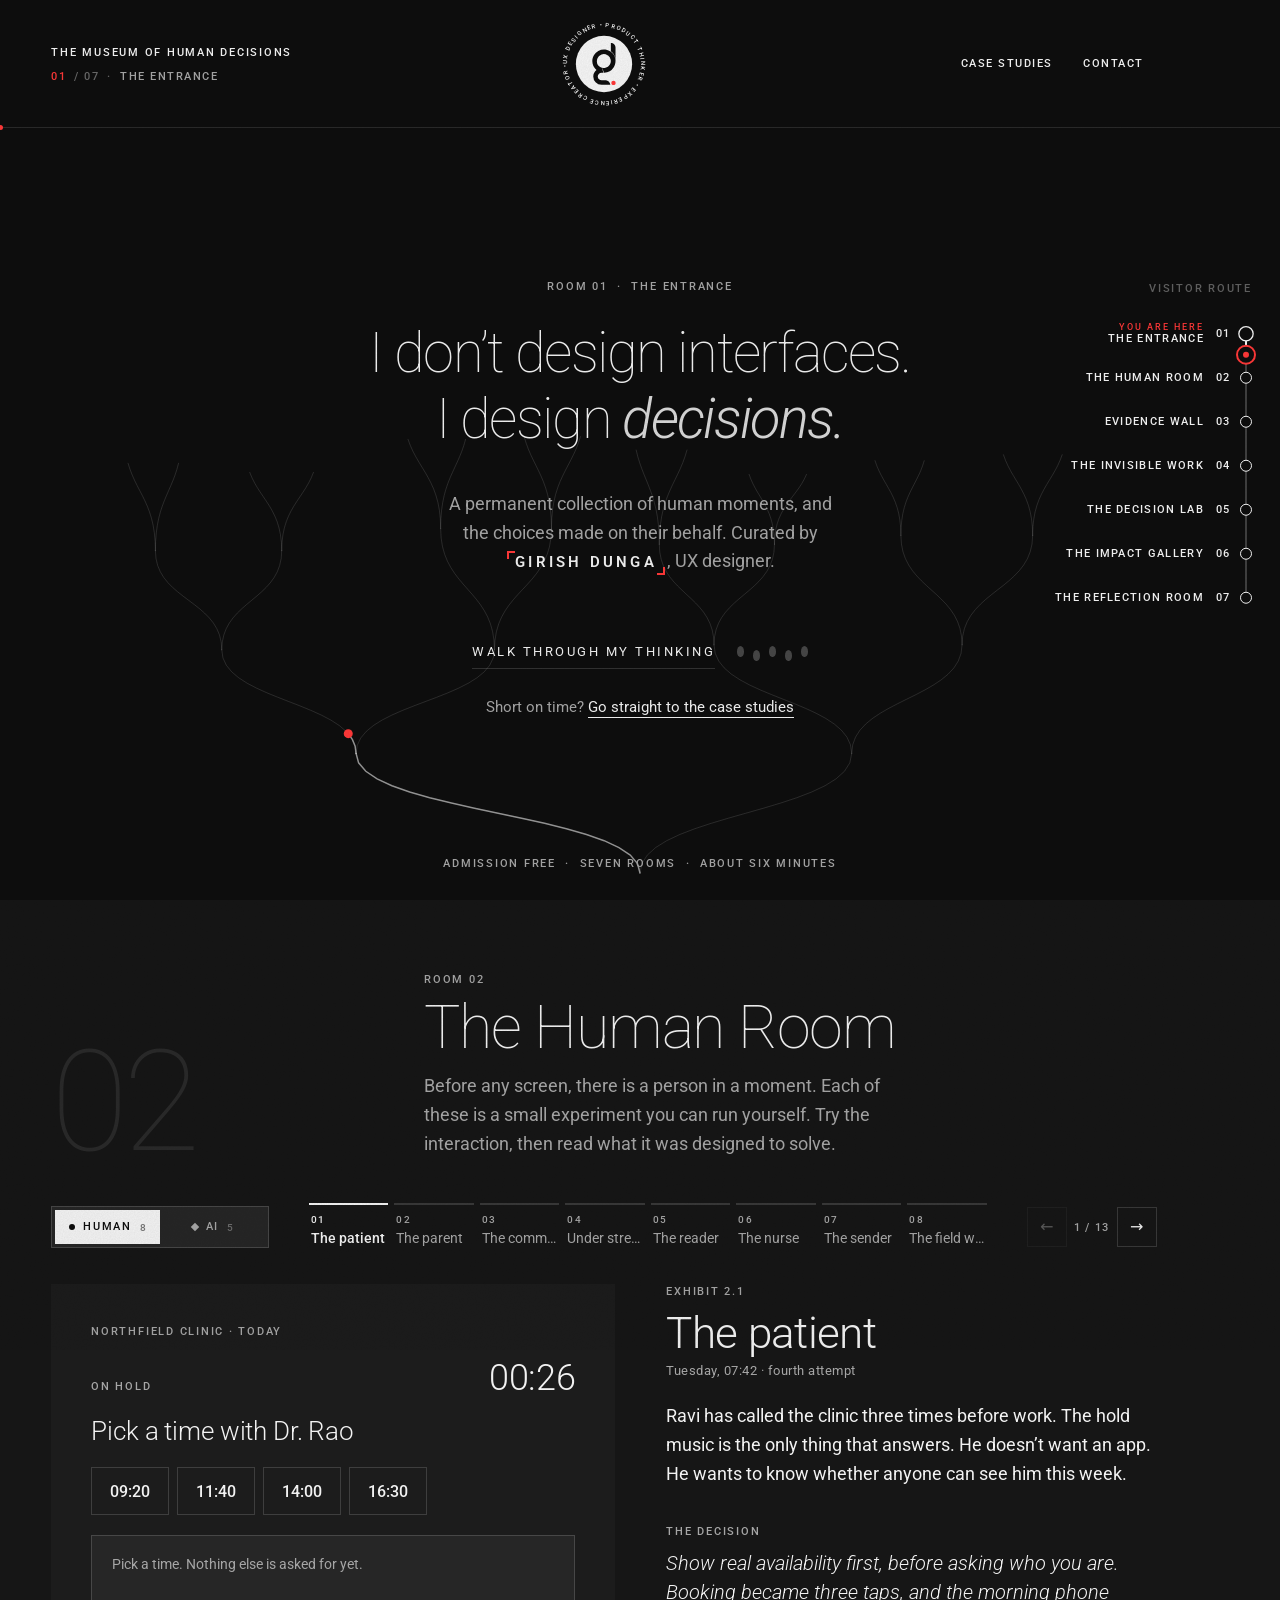
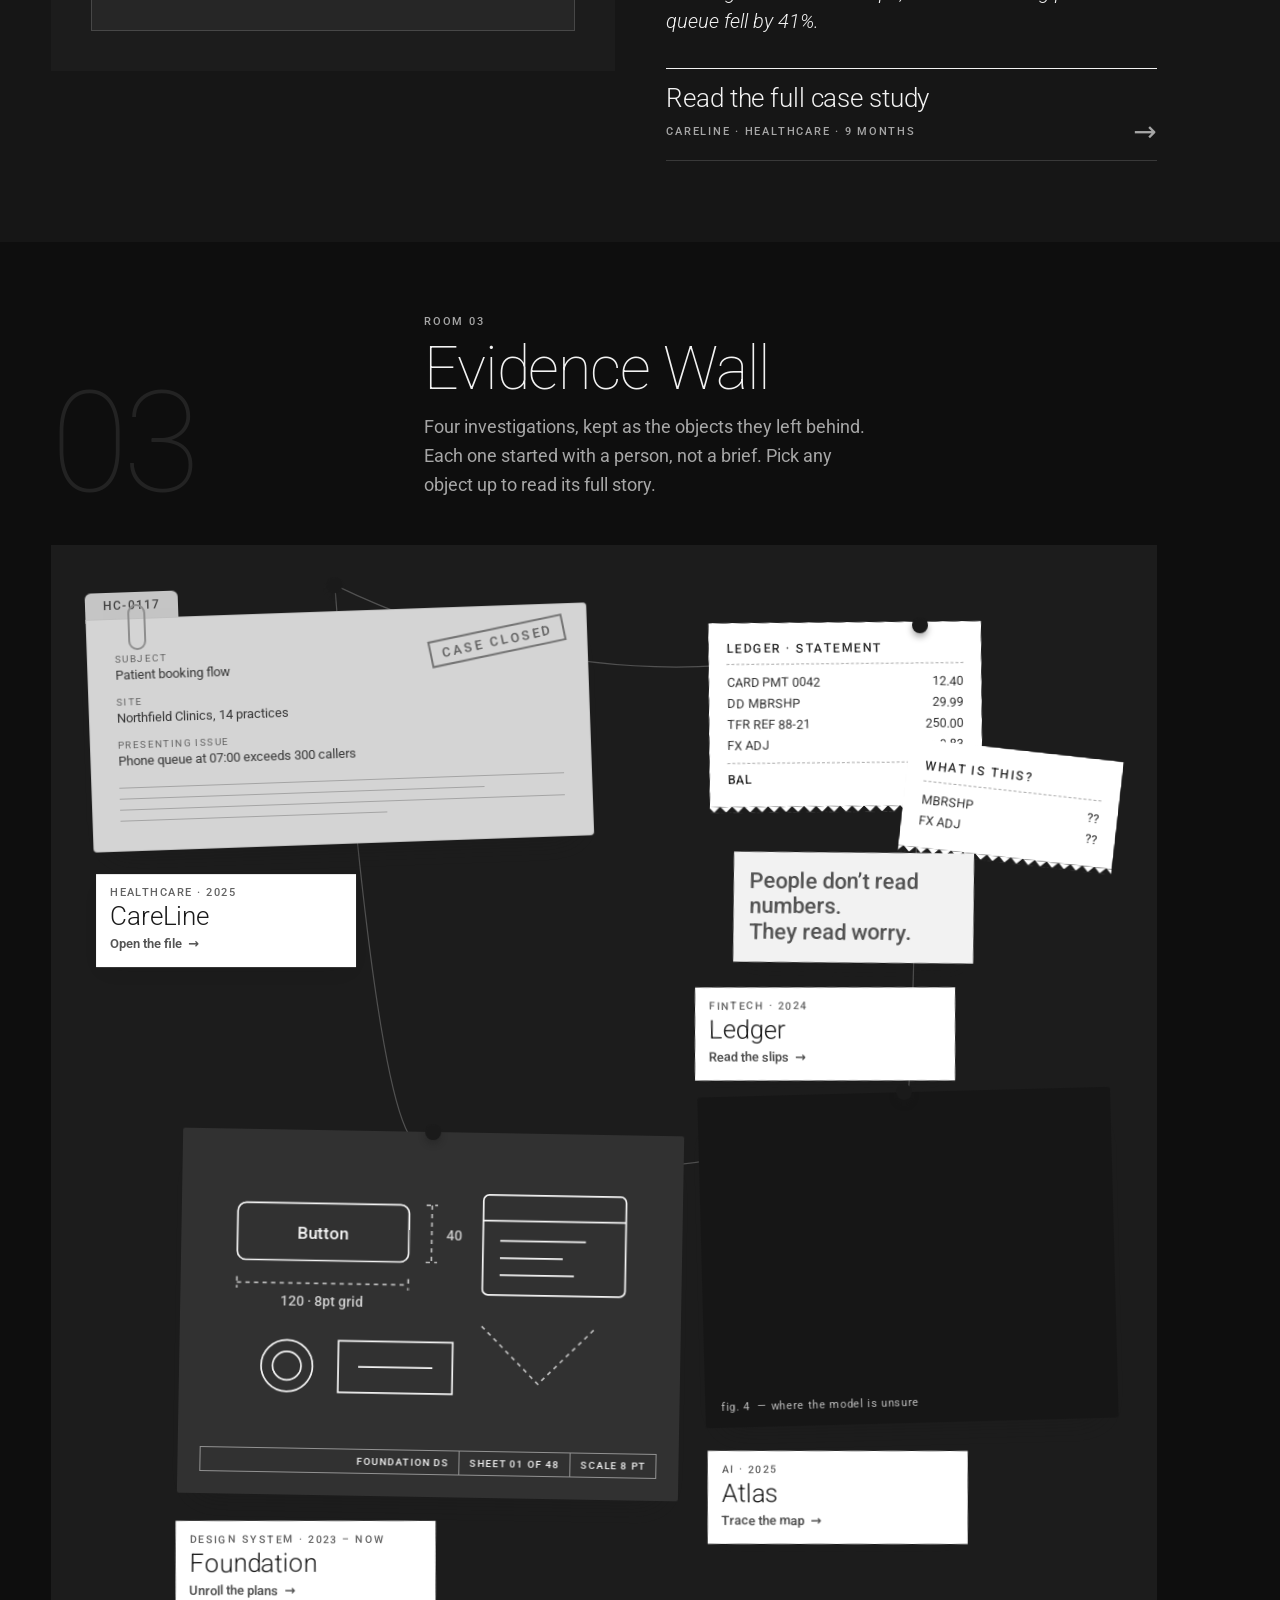
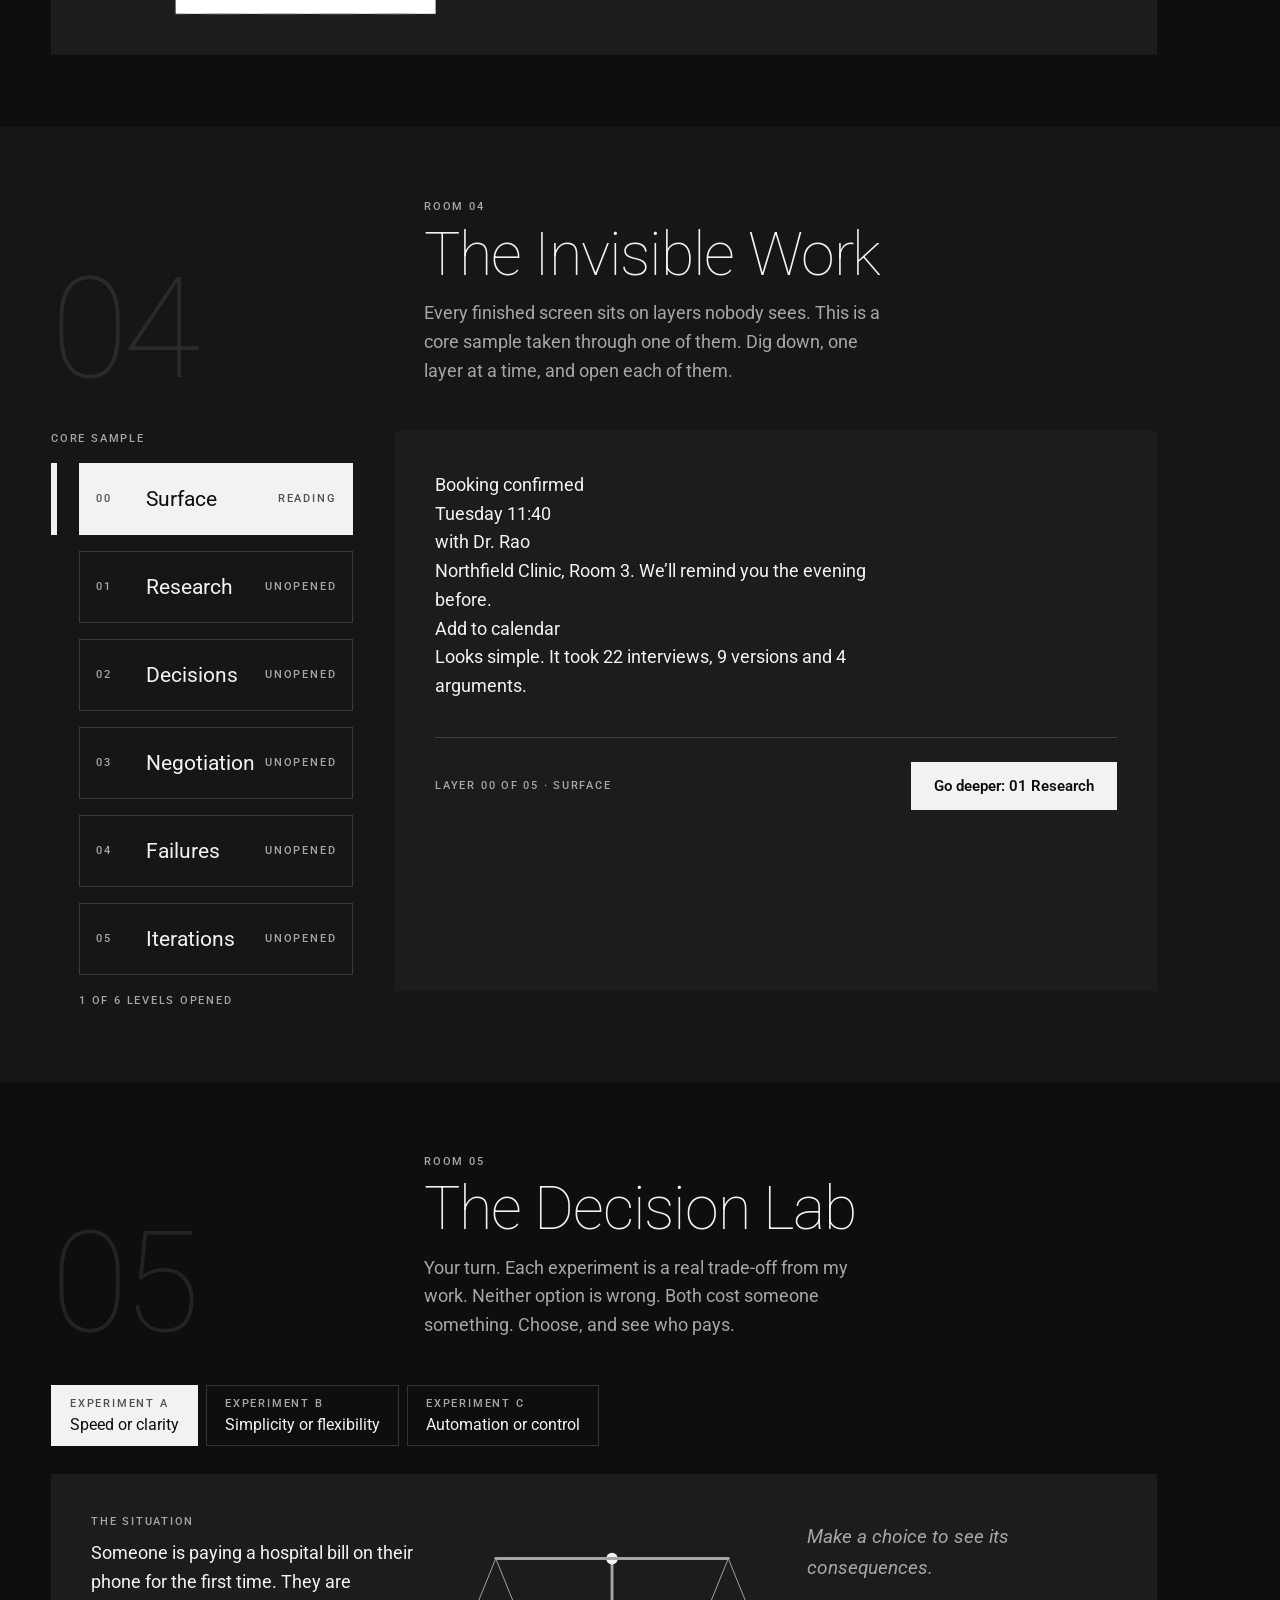
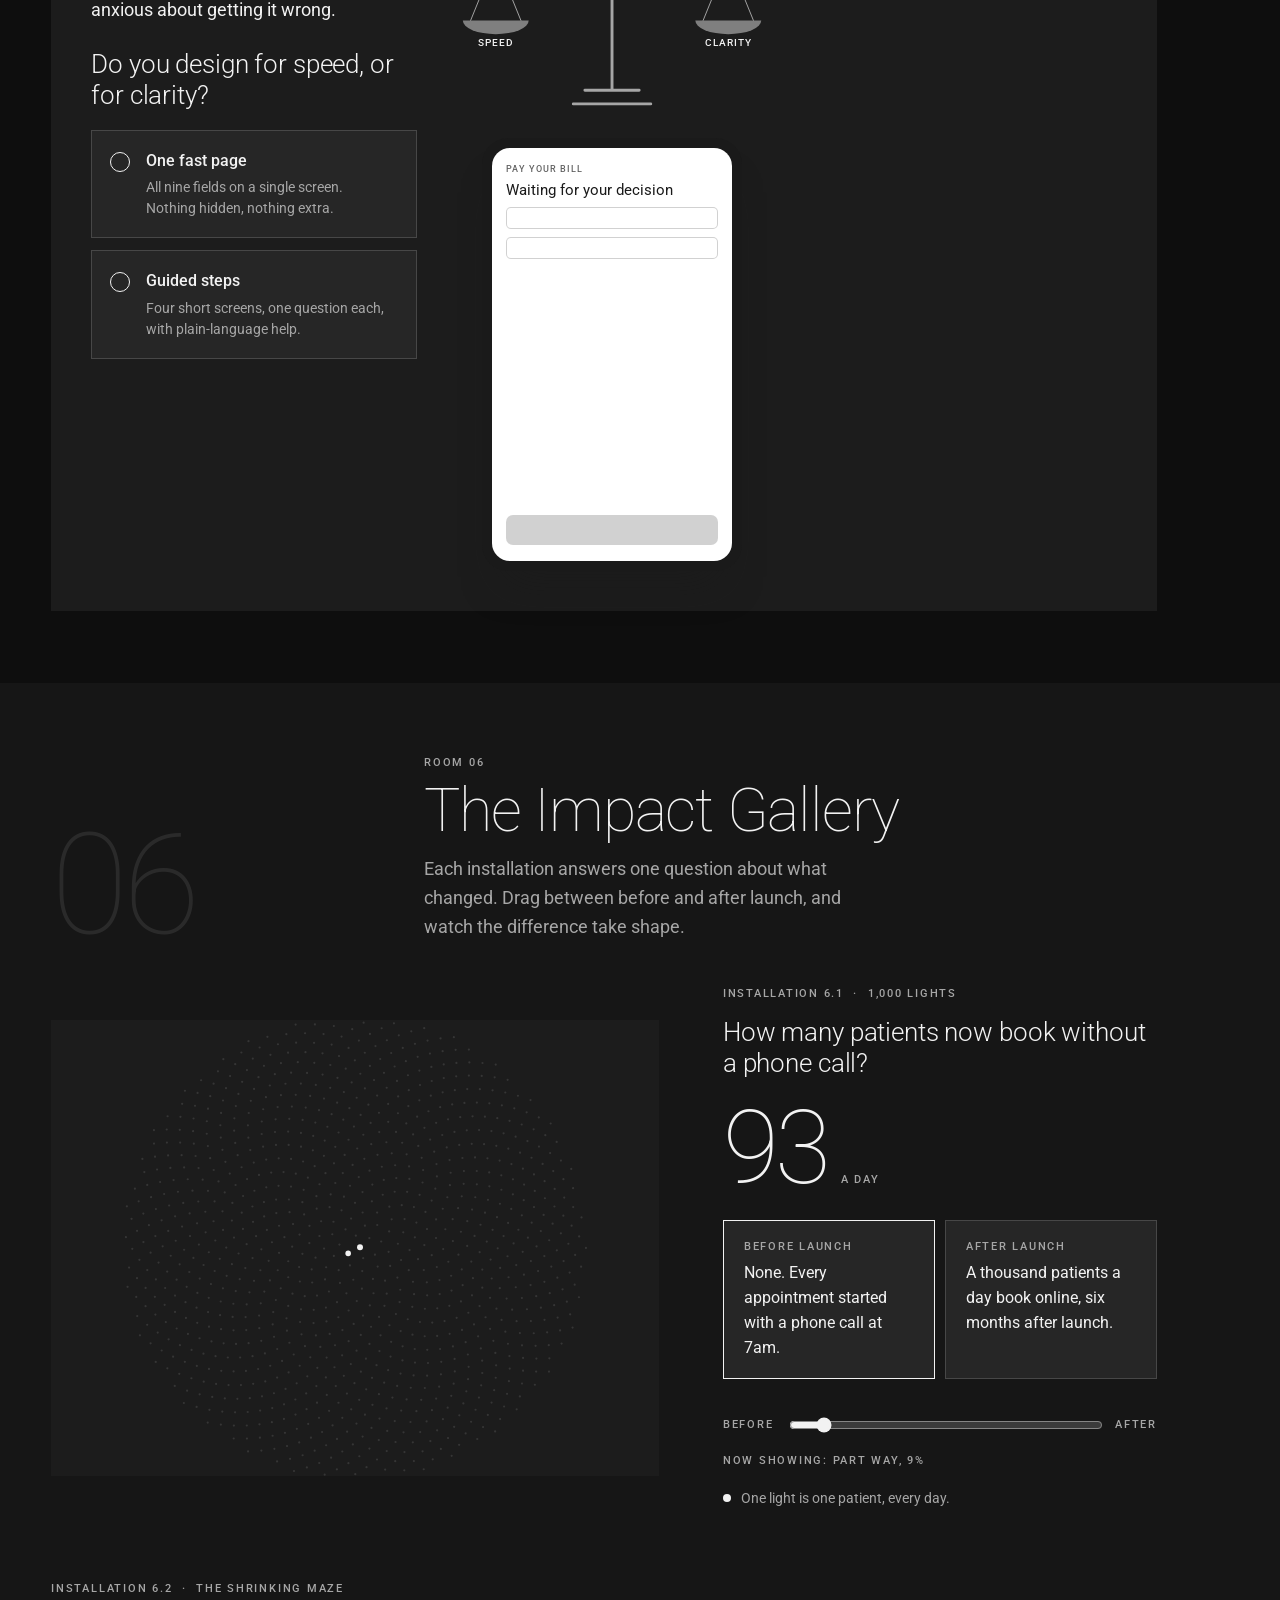
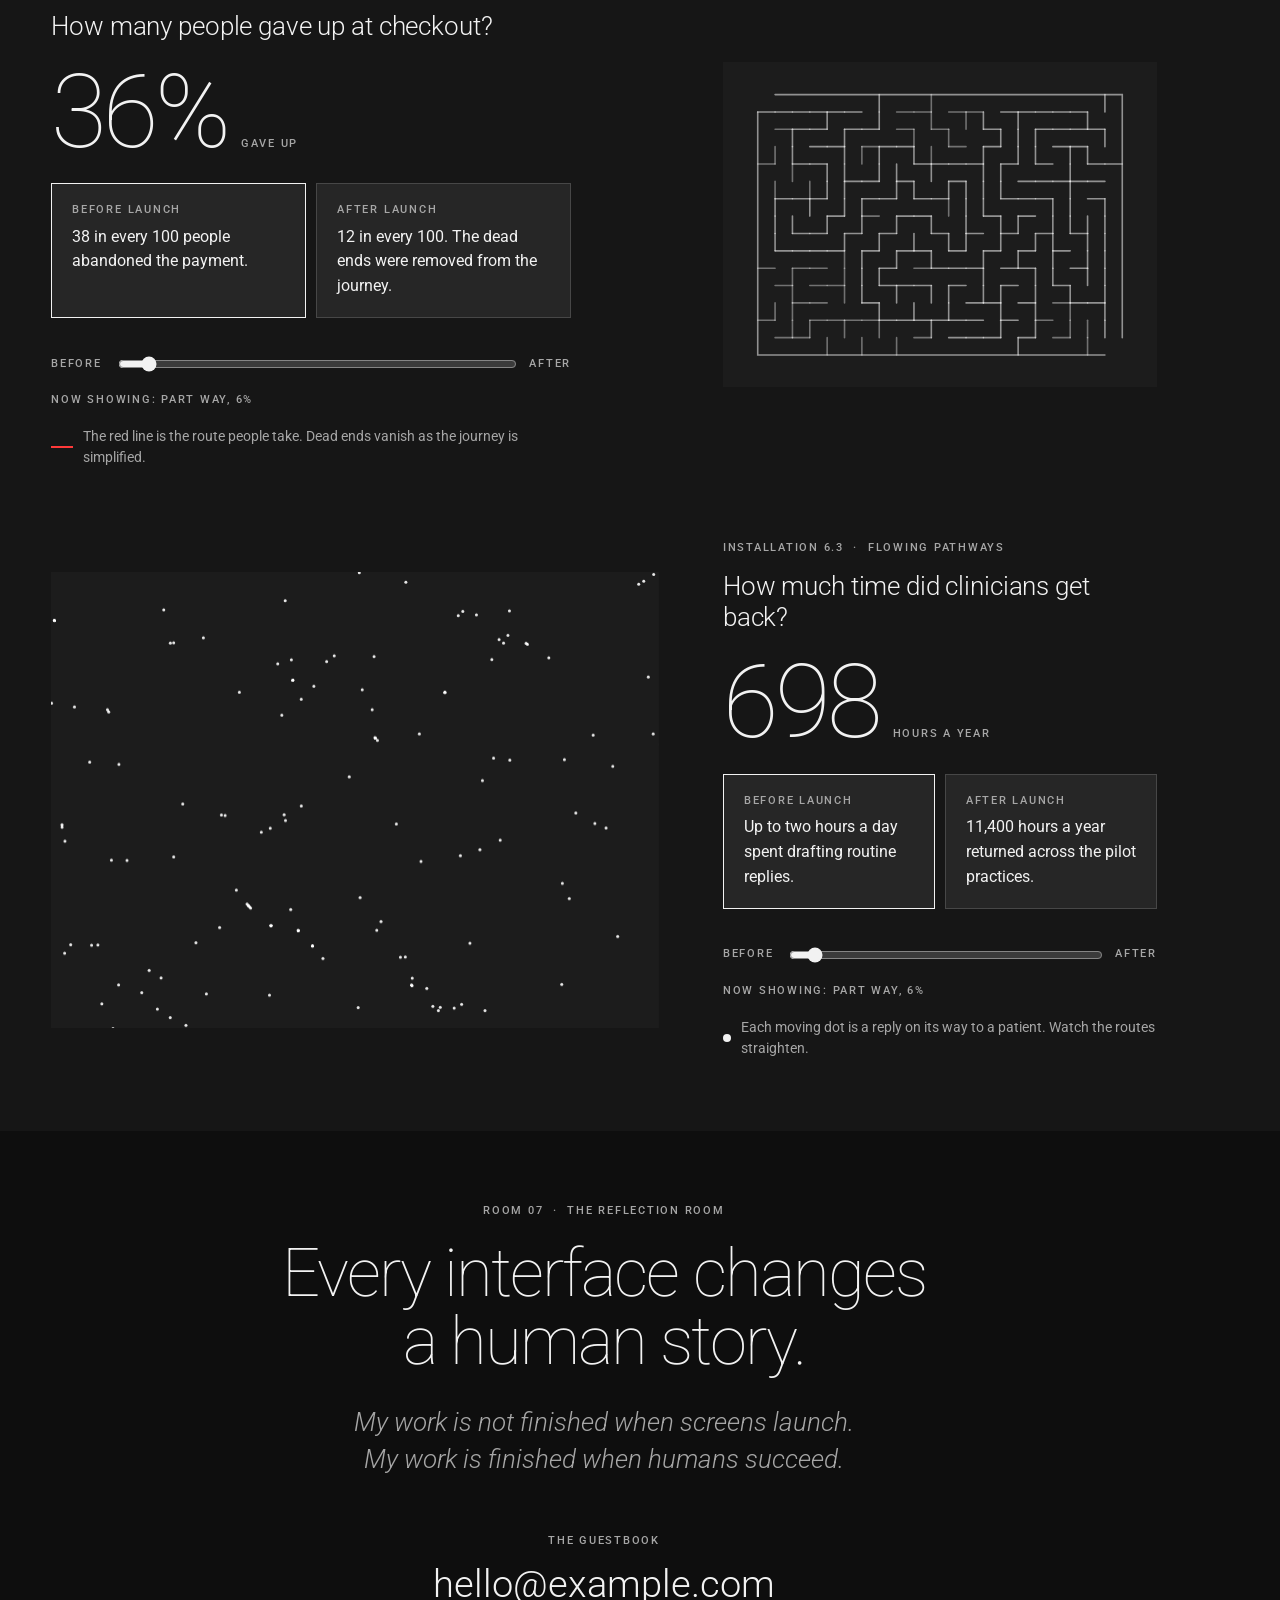
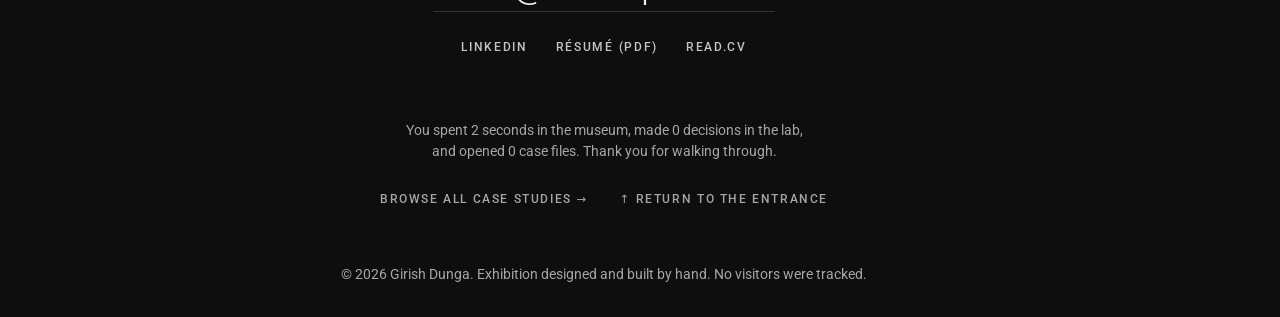
==== commit fae11955: "Add files via upload" ====
--- a/index.html
+++ b/index.html
@@ -99,7 +99,7 @@
         </h1>
         <p class="entrance-sub" data-reveal>
           A permanent collection of human moments, and the choices made on their behalf.
-          Curated by Girish Dunga, UX designer.
+          Curated by <span class="curator-name"><span class="curator-name-text">Girish Dunga</span></span>, UX designer.
         </p>
         <a class="walk-in" href="#human-room" data-reveal>
           <span class="walk-in-text">Walk through my thinking</span>
@@ -1652,7 +1652,7 @@
           <!-- Replace with your real contact details -->
           <a class="guestbook-mail" href="mailto:hello@example.com">hello@example.com</a>
           <ul class="guestbook-links" role="list">
-            <li><a href="https://www.linkedin.com/" rel="noopener">LinkedIn</a></li>
+            <li><a href="https://www.linkedin.com/" rel="https://www.linkedin.com/in/girishdunga">LinkedIn</a></li>
             <li><a href="#" rel="noopener">Résumé (PDF)</a></li>
             <li><a href="https://read.cv/" rel="noopener">Read.cv</a></li>
           </ul>
--- a/css/style.css
+++ b/css/style.css
@@ -261,7 +261,7 @@
   line-height: .8; letter-spacing: -.04em; color: var(--ink); opacity: .09;
 }
 .room-title {
-  font-family: var(--font-display); font-weight: 300; font-size: clamp(40px, 6vw, 84px);
+  font-family: var(--font-display); font-weight: 100; font-size: clamp(32px, 4.8vw, 66px);
   line-height: 1; letter-spacing: -.02em; margin: 8px 0 14px;
 }
 .room-intro { max-width: 46ch; color: var(--muted); font-size: clamp(17px, 1.2vw + 8px, 20px); }
@@ -286,7 +286,7 @@
 
 .statement {
   font-family: var(--font-display); font-weight: 100;
-  font-size: clamp(22px, 5.4vw, 80px); line-height: 1.08; letter-spacing: -.03em;
+  font-size: clamp(20px, 4.4vw, 64px); line-height: 1.08; letter-spacing: -.03em;
   margin: 28px 0 36px;
 }
 .statement-line { display: block; overflow: hidden; padding-bottom: .08em; white-space: nowrap; }
@@ -506,7 +506,7 @@
 .hr-text { display: grid; }
 .hr-text .exhibit-no { font: 500 11.5px var(--font-mono); letter-spacing: .18em; text-transform: uppercase; color: var(--accent); }
 .hr-text .moment-title {
-  font-family: var(--font-display); font-weight: 300; font-size: clamp(32px, 3.4vw, 50px); line-height: 1.05;
+  font-family: var(--font-display); font-weight: 300; font-size: clamp(26px, 2.7vw, 40px); line-height: 1.05;
   margin: 10px 0 6px; letter-spacing: -.015em; color: var(--ink);
 }
 .hr-text .moment-time { font: 400 12.5px var(--font-mono); color: var(--muted); letter-spacing: .04em; margin-bottom: 24px; }
@@ -771,7 +771,7 @@
 .chapter-label { font: 500 11.5px var(--font-mono); letter-spacing: .18em; text-transform: uppercase; color: var(--dlg-accent); }
 .chapter-label b { display: block; font: 300 44px/1 var(--font-display); letter-spacing: 0; margin-bottom: 10px; color: var(--dlg-ink, var(--charcoal)); opacity: .35; }
 .chapter-body { display: grid; gap: 18px; max-width: 62ch; font-size: clamp(17px, 1vw + 9px, 19px); }
-.chapter-body h3 { font-family: var(--font-display); font-size: clamp(26px, 2.4vw, 36px); line-height: 1.15; }
+.chapter-body h3 { font-family: var(--font-display); font-size: clamp(22px, 2vw, 30px); line-height: 1.15; }
 .story-quote { font-family: var(--font-display); font-style: italic; font-weight: 300; font-size: clamp(26px, 3vw, 42px); line-height: 1.25; padding-left: 24px; border-left: 2px solid var(--dlg-accent); }
 .story-quote cite { display: block; margin-top: 12px; font: 400 12px var(--font-mono); font-style: normal; letter-spacing: .1em; color: var(--dlg-muted, #636363); }
 .tradeoffs { list-style: none; display: grid; gap: 14px; }
@@ -858,7 +858,7 @@
 /* shared pieces used inside each layer */
 .stratum-head { display: grid; gap: 8px; margin-bottom: 20px; }
 .stratum-no { font: 500 11px var(--font-mono); letter-spacing: .18em; text-transform: uppercase; color: var(--accent); }
-.stratum h3 { font: 300 clamp(32px, 4vw, 52px)/1.05 var(--font-display); letter-spacing: -.015em; color: var(--ink); }
+.stratum h3 { font: 300 clamp(26px, 3.2vw, 42px)/1.05 var(--font-display); letter-spacing: -.015em; color: var(--ink); }
 .stratum-lede { max-width: 56ch; font-size: 17px; color: var(--muted); }
 .stratum-body { display: grid; gap: 18px; margin-top: 22px; }
 .stratum-aside { font: italic 400 19px/1.4 var(--font-display); color: var(--muted); }
@@ -1085,8 +1085,8 @@
 }
 .reflection-inner { max-width: 1100px; margin: 0 auto; width: 100%; text-align: center; display: grid; justify-items: center; gap: 0; }
 .reflection-statement {
-  font-family: var(--font-display); font-weight: 100; font-size: clamp(40px, 6.6vw, 104px);
-  line-height: 1.02; letter-spacing: -.03em; margin: 20px 0 28px; max-width: 16ch;
+  font-family: var(--font-display); font-weight: 100; font-size: clamp(32px, 5.2vw, 84px);
+  line-height: 1.02; letter-spacing: -.03em; margin: 20px 0 28px; max-width: 18ch;
 }
 .reflection-coda { font-family: var(--font-display); font-style: italic; font-weight: 300; font-size: clamp(20px, 1.8vw + 8px, 28px); line-height: 1.45; color: var(--muted); }
 
@@ -1446,3 +1446,40 @@
 .dlg-content { min-width: 0; overflow-wrap: break-word; }
 /* inside the exhibit's text column, under the decision */
 .hr-text .hr-case-open { margin-top: 32px; }
+
+/* ---- Curator nameplate: the name framed like a gallery label, lit by a passing spotlight ---- */
+.curator-name {
+  position: relative; display: inline-block; white-space: nowrap;
+  margin: 0 .15em; padding: .1em .55em .12em;
+  font-family: var(--font-display); font-style: normal; font-weight: 600;
+  font-size: .82em; letter-spacing: .22em; text-transform: uppercase; line-height: 1.4;
+  color: var(--ink);
+}
+/* red corner brackets, like the frame marks on a hanging plan */
+.curator-name::before, .curator-name::after {
+  content: ""; position: absolute; width: .55em; height: .55em;
+  border: 0 solid #ff3939; pointer-events: none;
+  transition: top .35s var(--ease-out), border-color .25s ease, width .35s var(--ease-out), height .35s var(--ease-out), right .35s var(--ease-out), border-radius .35s var(--ease-out), background-color .25s ease;
+}
+.curator-name::before { top: 0; left: 0; border-top-width: 2px; border-left-width: 2px; }
+.curator-name::after { top: calc(100% - .55em); right: 0; background-color: transparent; border-bottom-width: 2px; border-right-width: 2px; }
+/* on hover the frame lifts away, leaving only the red "you are here" dot */
+.curator-name:hover::before { border-color: transparent; }
+.curator-name:hover::after {
+  top: .1em; right: .22em; width: .42em; height: .42em;
+  border-width: 0; border-radius: 50%; background-color: #ff3939;
+}
+/* the letters: ink, with a band of light that crosses them */
+.curator-name-text {
+  background: linear-gradient(100deg, var(--ink) 0 40%, #ffffff 48%, #ff3939 52%, var(--ink) 60% 100%) no-repeat;
+  background-size: 300% 100%; background-position: 100% 0;
+  -webkit-background-clip: text; background-clip: text;
+  -webkit-text-fill-color: transparent;
+}
+@media (prefers-reduced-motion: no-preference) {
+  .curator-name::before, .curator-name::after { opacity: 0; animation: curator-frame .7s var(--ease-out) 1.5s forwards; }
+  .curator-name-text { animation: curator-light 1.8s ease-in-out 1.9s; }
+  .curator-name:hover .curator-name-text { animation: curator-light 1.2s ease-in-out; }
+}
+@keyframes curator-frame { from { opacity: 0; transform: scale(1.6); } to { opacity: 1; transform: scale(1); } }
+@keyframes curator-light { from { background-position: 100% 0; } to { background-position: 0 0; } }
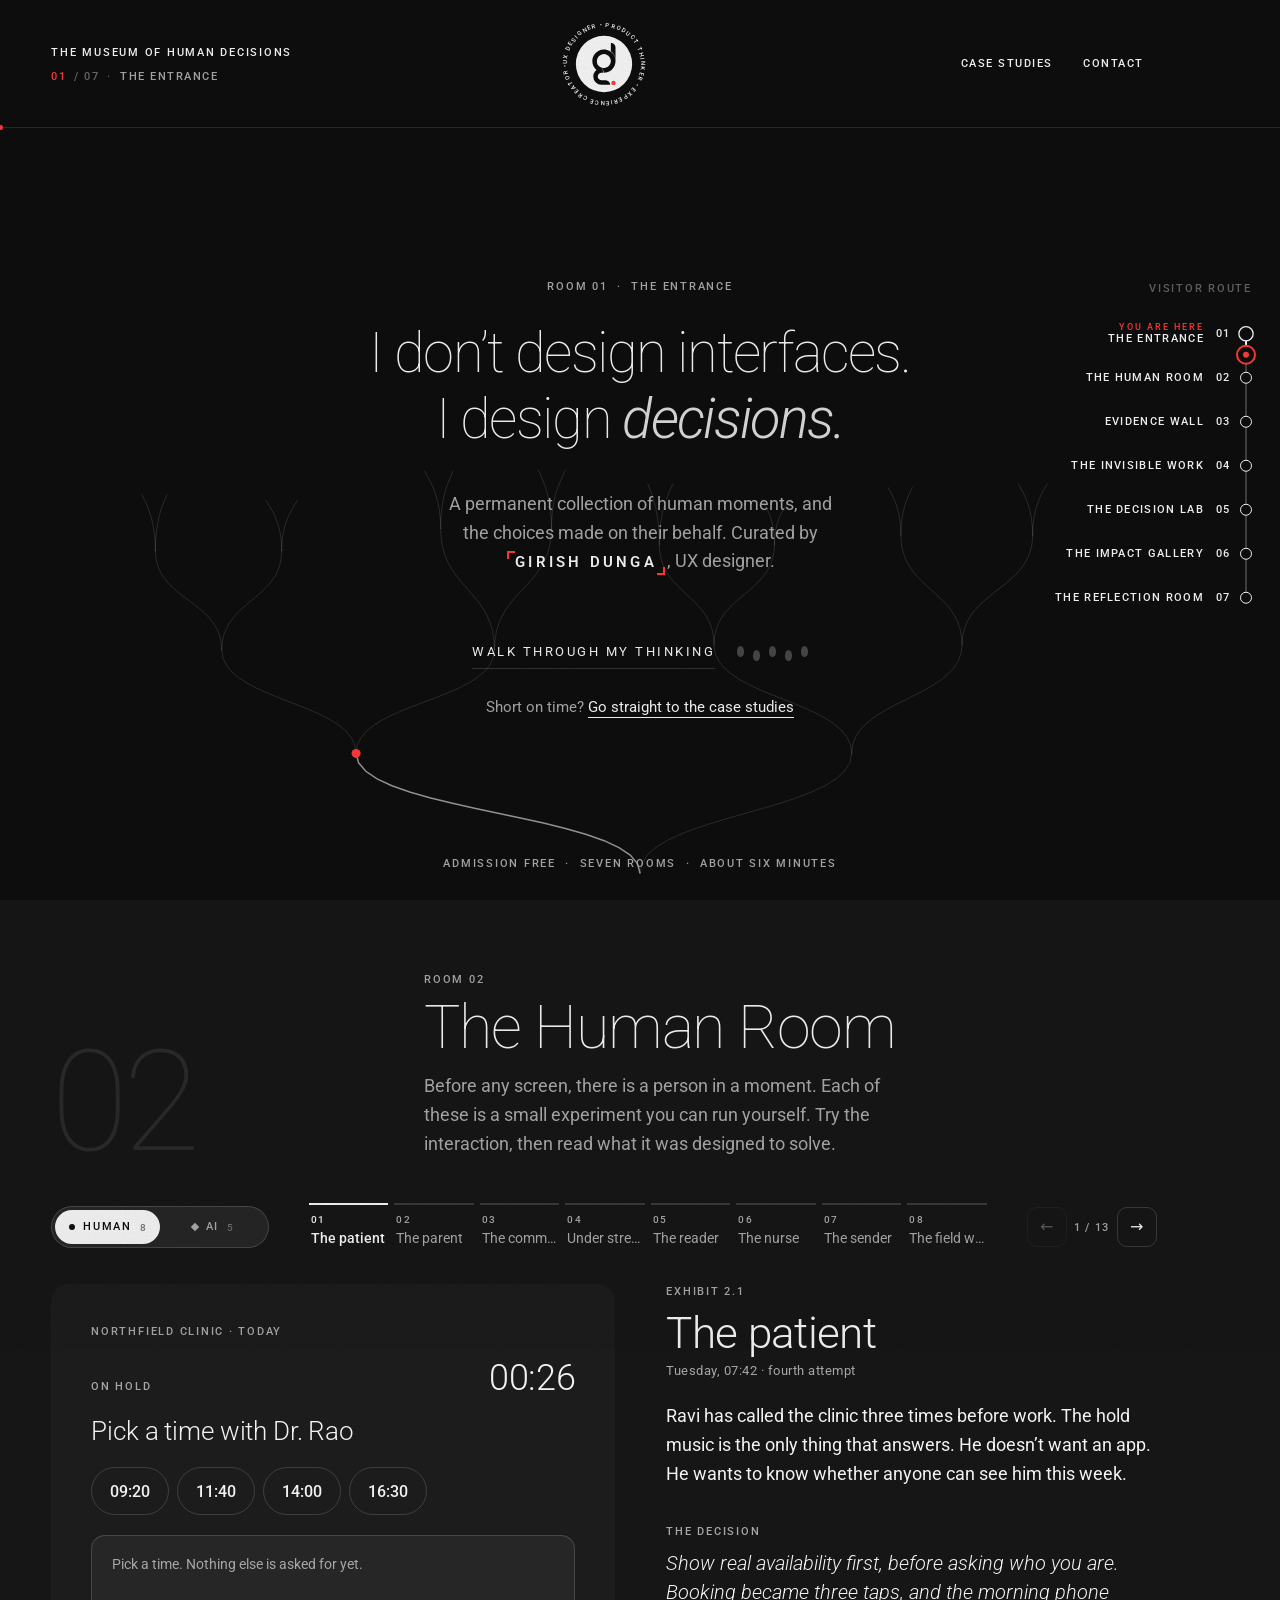
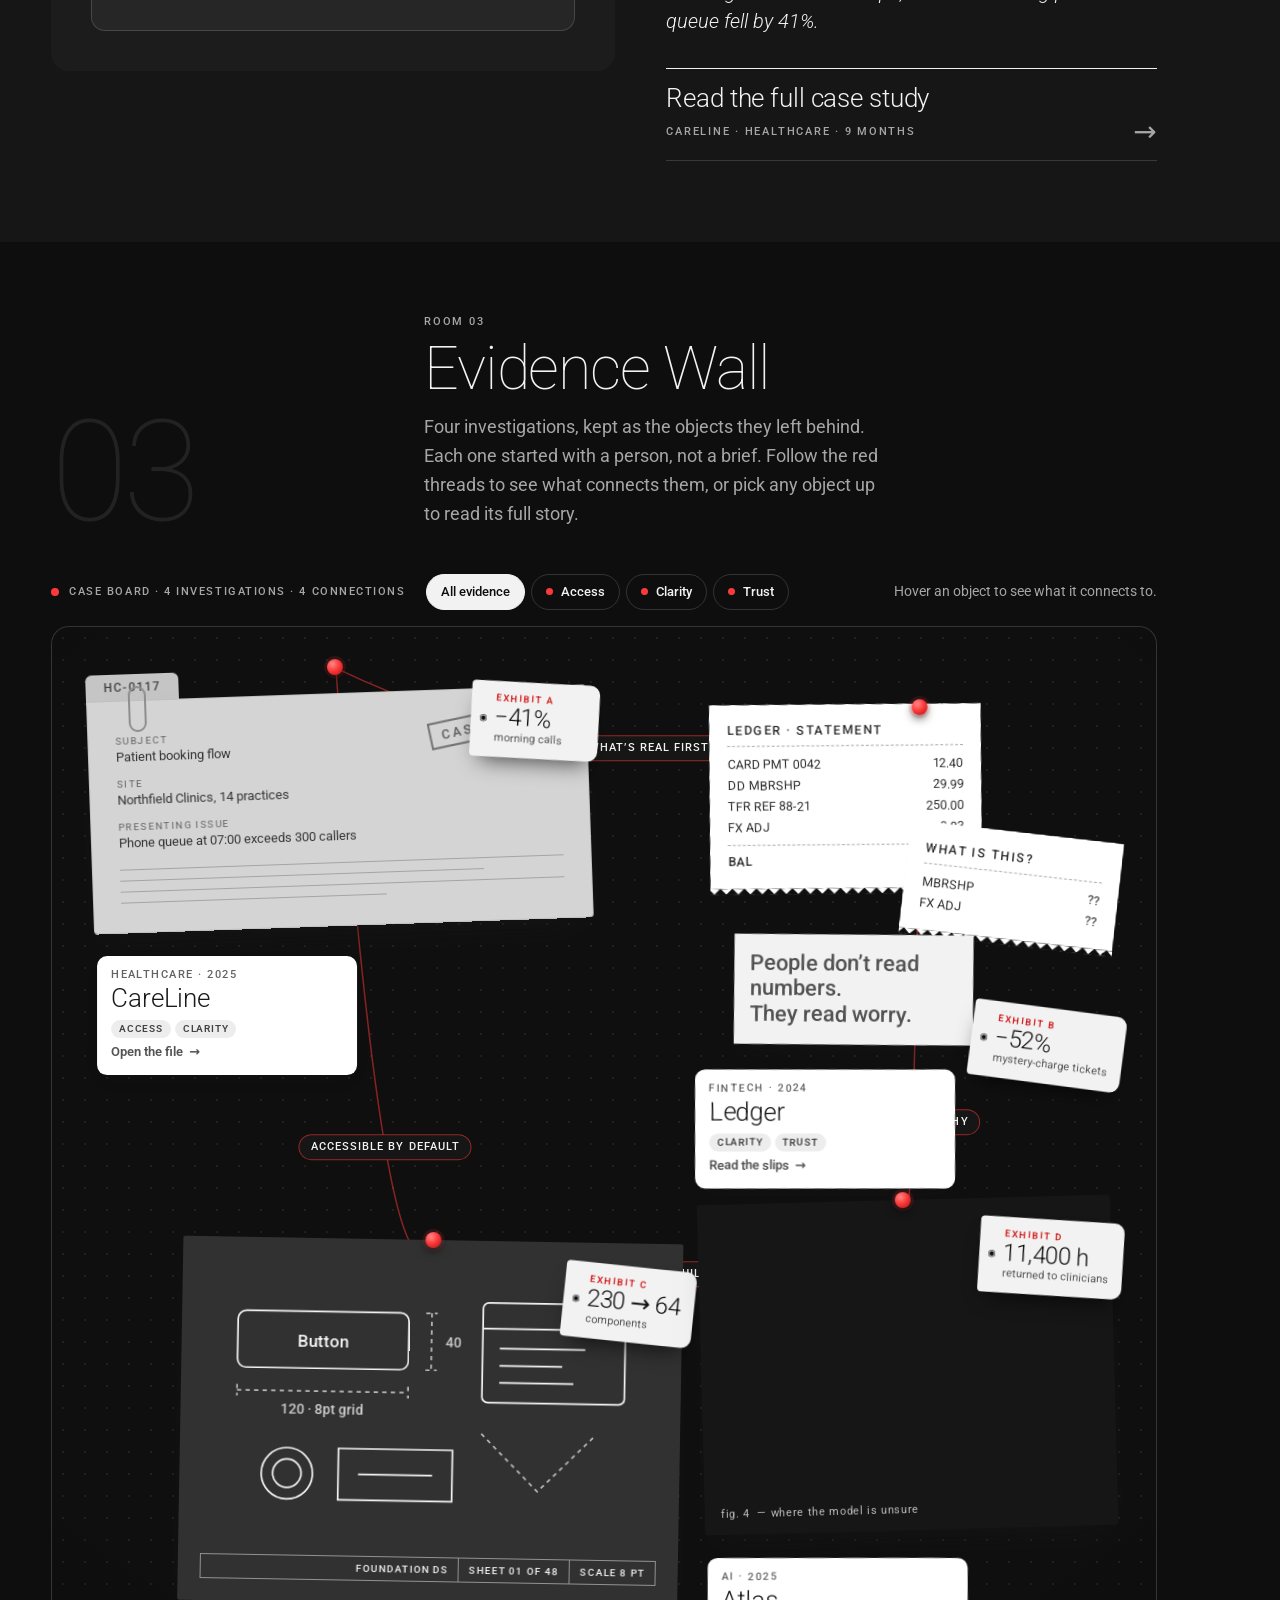
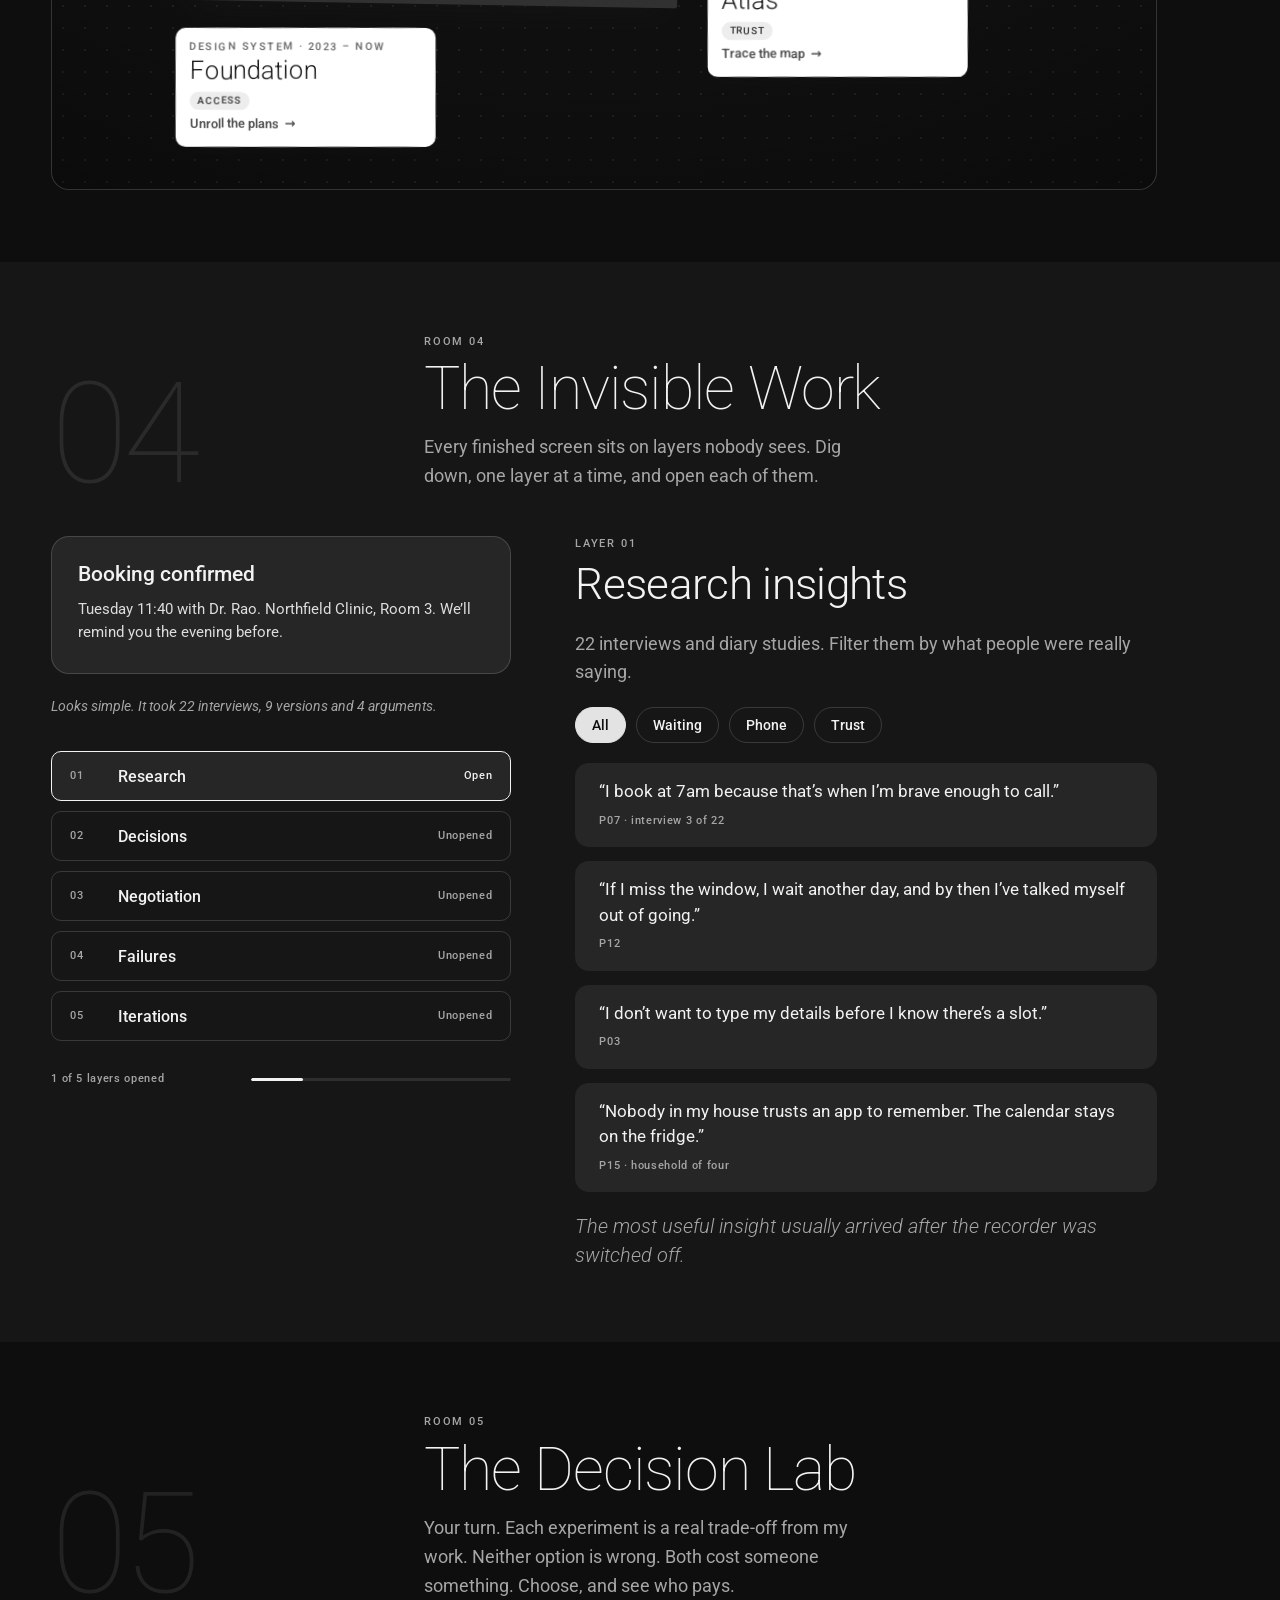
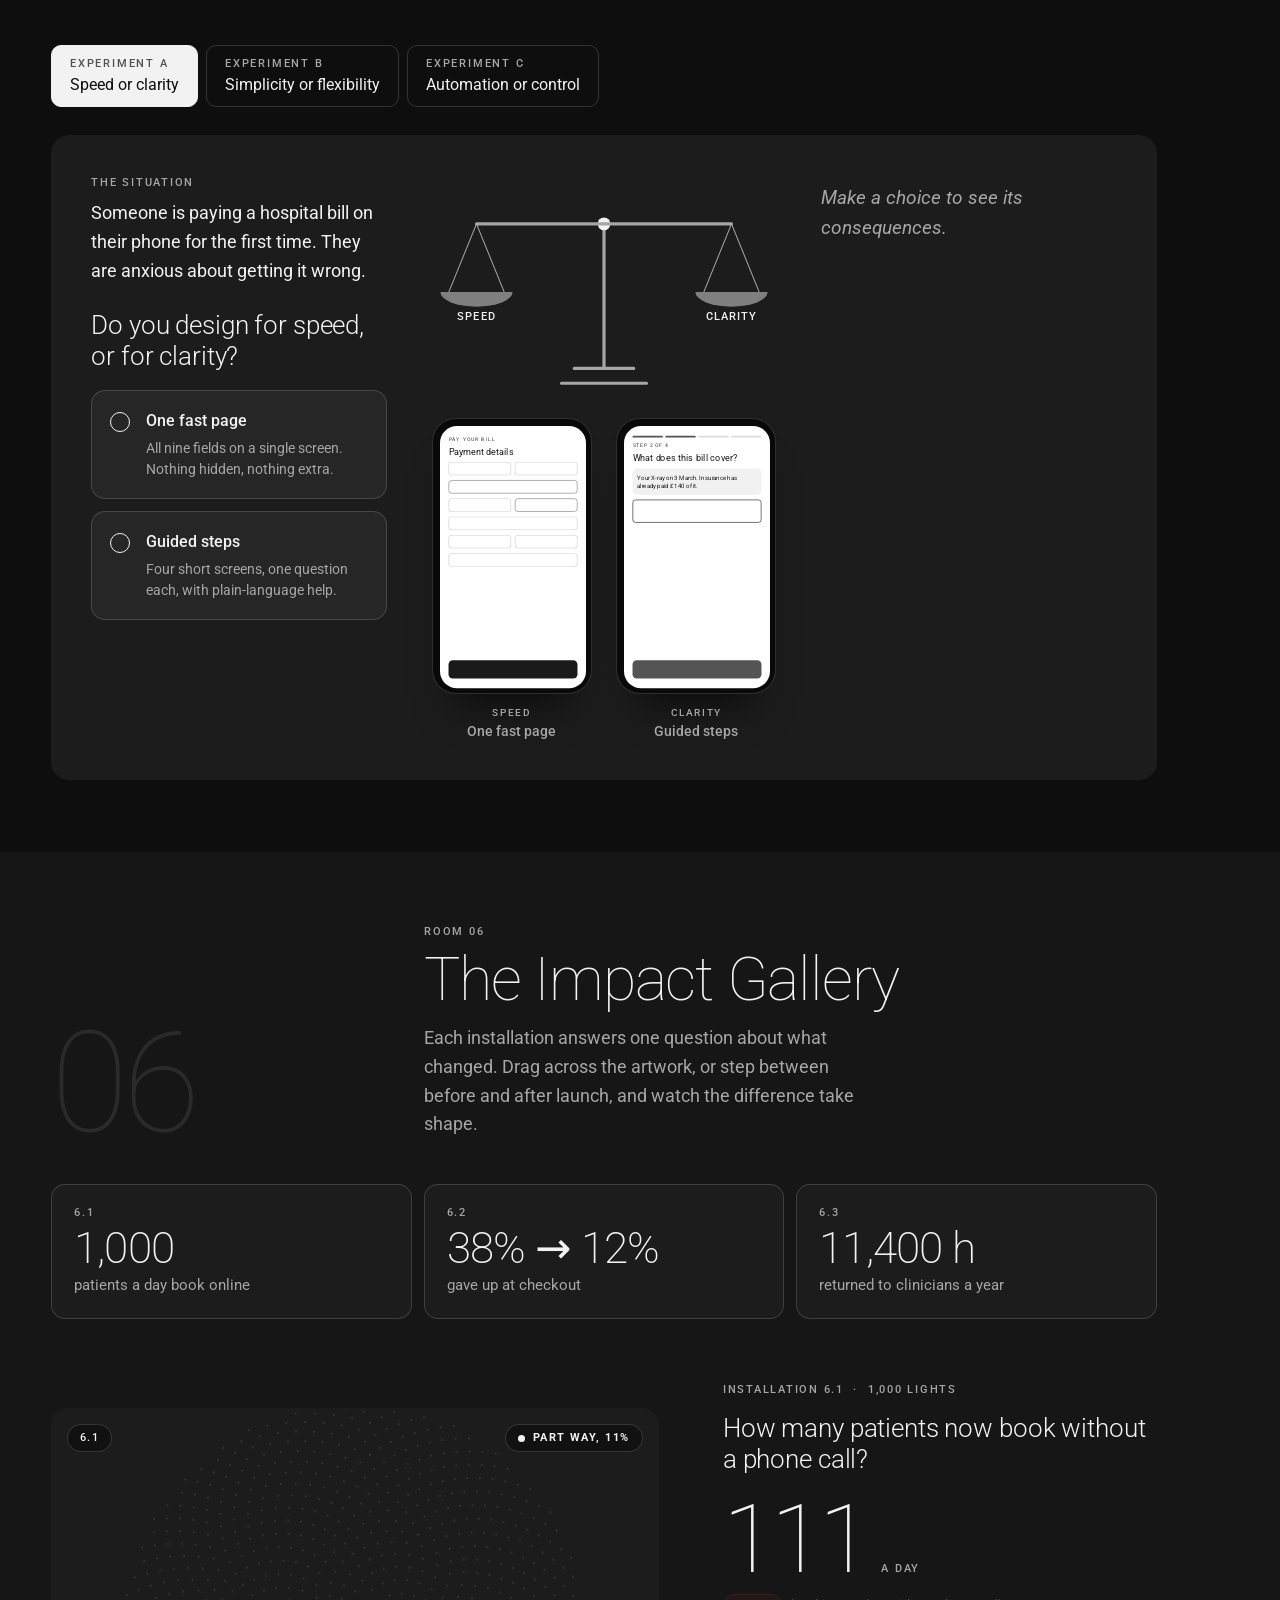
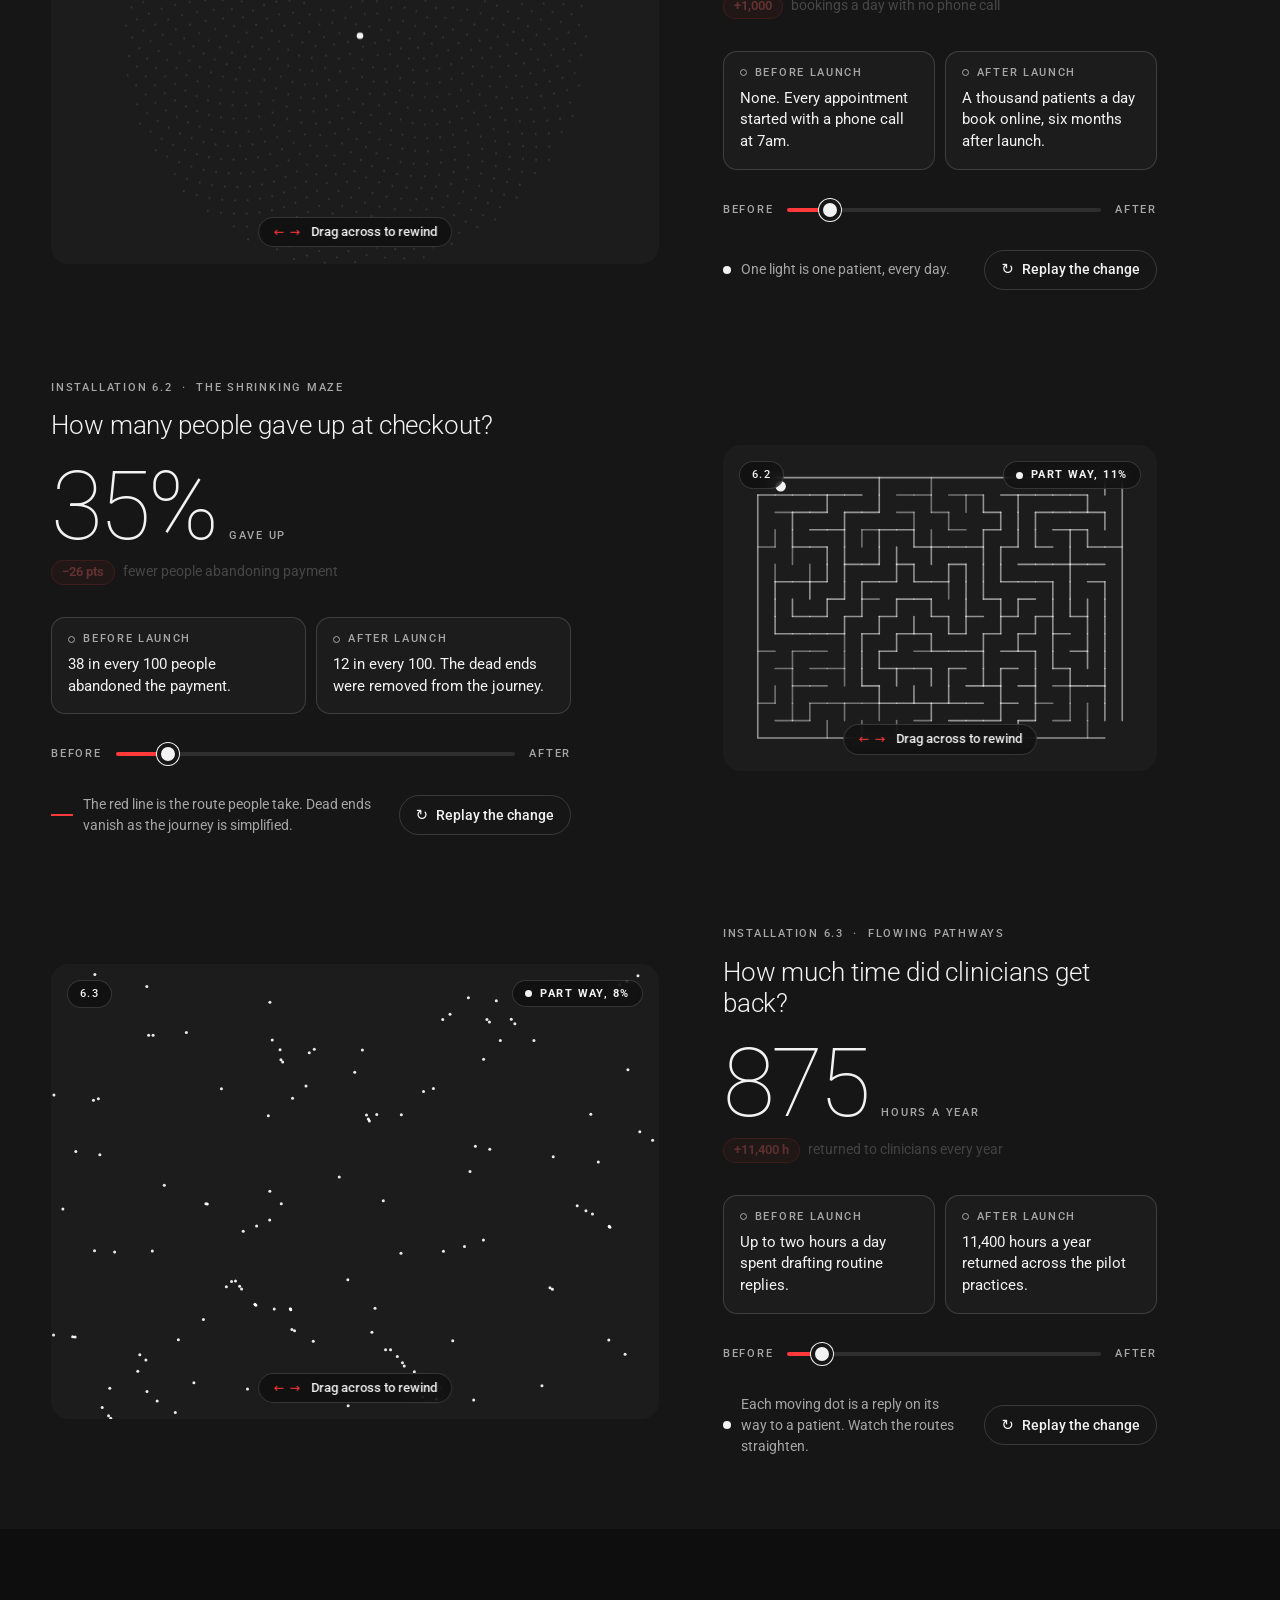
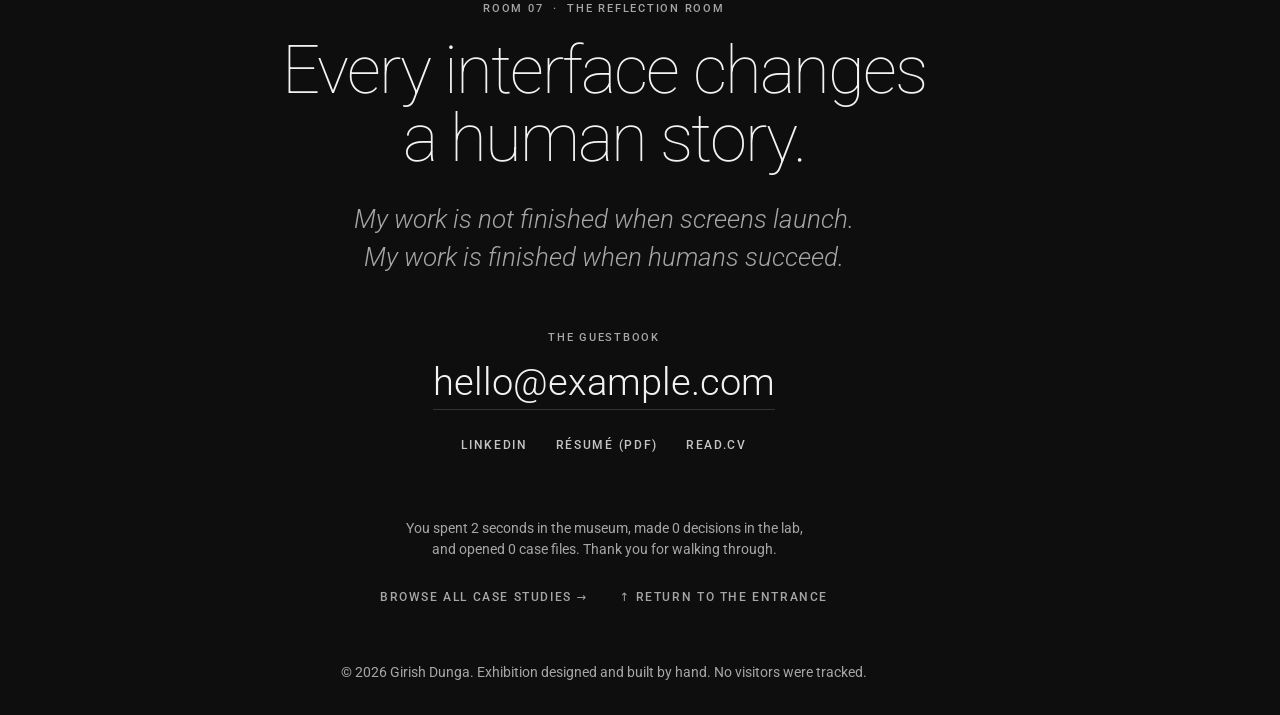
==== commit 23ffdcf8: "Add files via upload" ====
--- a/index.html
+++ b/index.html
@@ -1197,19 +1197,32 @@
           <h2 id="evidence-title" class="room-title" data-reveal>Evidence Wall</h2>
           <p class="room-intro" data-reveal>
             Four investigations, kept as the objects they left behind. Each one started with a
-            person, not a brief. Pick any object up to read its full story.
+            person, not a brief. Follow the red threads to see what connects them, or pick any object up to read its full story.
           </p>
         </div>
       </header>
+
+      <div class="wall-bar">
+        <p class="wall-bar-k"><span class="wall-live" aria-hidden="true"></span>Case board · 4 investigations · 4 connections</p>
+        <div class="wall-lenses" role="group" aria-label="Highlight the evidence by theme">
+          <button class="wall-lens" type="button" data-lens="all" aria-pressed="true">All evidence</button>
+          <button class="wall-lens" type="button" data-lens="access" aria-pressed="false">Access</button>
+          <button class="wall-lens" type="button" data-lens="clarity" aria-pressed="false">Clarity</button>
+          <button class="wall-lens" type="button" data-lens="trust" aria-pressed="false">Trust</button>
+        </div>
+        <p class="wall-lens-note" aria-live="polite">Hover an object to see what it connects to.</p>
+      </div>
 
       <div class="wall">
         <svg class="wall-threads" aria-hidden="true"></svg>
+        <div class="wall-notes" aria-hidden="true"></div>
 
         <ul class="wall-list" role="list">
           <!-- Healthcare: medical file -->
-          <li class="wall-item wall-item--file">
+          <li class="wall-item wall-item--file" data-tags="access clarity">
             <button class="artifact artifact--file" type="button" data-project="careline" aria-haspopup="dialog">
               <span class="pin" aria-hidden="true"></span>
+              <span class="ev-tag" aria-hidden="true"><b>Exhibit A</b><span class="ev-v">−41%</span><span class="ev-u">morning calls</span></span>
               <span class="obj obj-file" aria-hidden="true">
                 <span class="file-tab">HC-0117</span>
                 <span class="file-body">
@@ -1224,15 +1237,17 @@
               <span class="caption">
                 <span class="caption-kind">Healthcare · 2025</span>
                 <span class="caption-title">CareLine</span>
+                <span class="caption-tags"><i>Access</i><i>Clarity</i></span>
                 <span class="caption-cue">Open the file</span>
               </span>
             </button>
           </li>
 
           <!-- Fintech: transaction slips -->
-          <li class="wall-item wall-item--slips">
+          <li class="wall-item wall-item--slips" data-tags="clarity trust">
             <button class="artifact artifact--slips" type="button" data-project="ledger" aria-haspopup="dialog">
               <span class="pin" aria-hidden="true"></span>
+              <span class="ev-tag" aria-hidden="true"><b>Exhibit B</b><span class="ev-v">−52%</span><span class="ev-u">mystery-charge tickets</span></span>
               <span class="obj obj-slips" aria-hidden="true">
                 <span class="slip slip--a">
                   <span class="slip-head">LEDGER · STATEMENT</span>
@@ -1252,15 +1267,17 @@
               <span class="caption">
                 <span class="caption-kind">Fintech · 2024</span>
                 <span class="caption-title">Ledger</span>
+                <span class="caption-tags"><i>Clarity</i><i>Trust</i></span>
                 <span class="caption-cue">Read the slips</span>
               </span>
             </button>
           </li>
 
           <!-- Design system: blueprint -->
-          <li class="wall-item wall-item--blueprint">
+          <li class="wall-item wall-item--blueprint" data-tags="access">
             <button class="artifact artifact--blueprint" type="button" data-project="foundation" aria-haspopup="dialog">
               <span class="pin" aria-hidden="true"></span>
+              <span class="ev-tag" aria-hidden="true"><b>Exhibit C</b><span class="ev-v">230 → 64</span><span class="ev-u">components</span></span>
               <span class="obj obj-blueprint" aria-hidden="true">
                 <svg viewBox="0 0 320 200" class="bp-drawing">
                   <rect x="24" y="36" width="120" height="40" rx="6"/>
@@ -1284,15 +1301,17 @@
               <span class="caption">
                 <span class="caption-kind">Design system · 2023 – now</span>
                 <span class="caption-title">Foundation</span>
+                <span class="caption-tags"><i>Access</i></span>
                 <span class="caption-cue">Unroll the plans</span>
               </span>
             </button>
           </li>
 
           <!-- AI: intelligence map -->
-          <li class="wall-item wall-item--map">
+          <li class="wall-item wall-item--map" data-tags="trust">
             <button class="artifact artifact--map" type="button" data-project="atlas" aria-haspopup="dialog">
               <span class="pin" aria-hidden="true"></span>
+              <span class="ev-tag" aria-hidden="true"><b>Exhibit D</b><span class="ev-v">11,400 h</span><span class="ev-u">returned to clinicians</span></span>
               <span class="obj obj-map" aria-hidden="true">
                 <canvas class="map-canvas"></canvas>
                 <span class="map-legend">fig. 4 &nbsp;— where the model is unsure</span>
@@ -1300,6 +1319,7 @@
               <span class="caption">
                 <span class="caption-kind">AI · 2025</span>
                 <span class="caption-title">Atlas</span>
+                <span class="caption-tags"><i>Trust</i></span>
                 <span class="caption-cue">Trace the map</span>
               </span>
             </button>
@@ -1316,37 +1336,32 @@
           <p class="placard-line" data-reveal>Room 04</p>
           <h2 id="invisible-title" class="room-title" data-reveal>The Invisible Work</h2>
           <p class="room-intro" data-reveal>
-            Every finished screen sits on layers nobody sees. This is a core sample taken through one of them.
-            Dig down, one layer at a time, and open each of them.
+            Every finished screen sits on layers nobody sees. Dig down, one layer at a time, and open each of them.
           </p>
         </div>
       </header>
 
       <div class="dig" data-dig>
-        <aside class="core" aria-label="Core sample. Choose a layer to read.">
-          <p class="core-label">Core sample</p>
+        <aside class="core" aria-label="The finished screen, and the layers under it">
+          <div class="polish">
+            <p class="polish-h">Booking confirmed</p>
+            <p class="polish-p">Tuesday 11:40 with Dr. Rao. Northfield Clinic, Room 3. We’ll remind you the evening before.</p>
+          </div>
+          <p class="polish-foot">Looks simple. It took 22 interviews, 9 versions and 4 arguments.</p>
           <div class="bands" role="group" aria-label="Layers">
-            <span class="drill" aria-hidden="true"></span>
-          <button class="band" type="button" aria-current="true"><span class="band-no">00</span><span class="band-name">Surface</span><span class="band-state">Reading</span></button>
-          <button class="band" type="button" aria-current="false"><span class="band-no">01</span><span class="band-name">Research</span><span class="band-state">Unopened</span></button>
-          <button class="band" type="button" aria-current="false"><span class="band-no">02</span><span class="band-name">Decisions</span><span class="band-state">Unopened</span></button>
-          <button class="band" type="button" aria-current="false"><span class="band-no">03</span><span class="band-name">Negotiation</span><span class="band-state">Unopened</span></button>
-          <button class="band" type="button" aria-current="false"><span class="band-no">04</span><span class="band-name">Failures</span><span class="band-state">Unopened</span></button>
-          <button class="band" type="button" aria-current="false"><span class="band-no">05</span><span class="band-name">Iterations</span><span class="band-state">Unopened</span></button>
-          </div>
-          <p class="dig-progress" aria-live="polite">1 of 6 levels opened</p>
+            <button class="band" type="button" aria-current="true"><span class="band-no">01</span><span class="band-name">Research</span><span class="band-state">Open</span></button>
+            <button class="band" type="button" aria-current="false"><span class="band-no">02</span><span class="band-name">Decisions</span><span class="band-state">Unopened</span></button>
+            <button class="band" type="button" aria-current="false"><span class="band-no">03</span><span class="band-name">Negotiation</span><span class="band-state">Unopened</span></button>
+            <button class="band" type="button" aria-current="false"><span class="band-no">04</span><span class="band-name">Failures</span><span class="band-state">Unopened</span></button>
+            <button class="band" type="button" aria-current="false"><span class="band-no">05</span><span class="band-name">Iterations</span><span class="band-state">Unopened</span></button>
+          </div>
+          <div class="dig-progress-row">
+            <p class="dig-progress" aria-live="polite">1 of 5 layers opened</p>
+            <span class="dig-meter" aria-hidden="true"><span class="dig-meter-fill"></span></span>
+          </div>
         </aside>
 
         <div class="well" data-well>
-          <div class="well-surface" tabindex="-1">
-            <div class="polish">
-            <p class="polish-kicker">Booking confirmed</p>
-            <p class="polish-h">Tuesday 11:40<br>with Dr. Rao</p>
-            <p class="polish-p">Northfield Clinic, Room 3. We’ll remind you the evening before.</p>
-            <span class="polish-btn">Add to calendar</span>
-            <p class="polish-foot">Looks simple. It took 22 interviews, 9 versions and 4 arguments.</p>
-          </div>
-          </div>
           <div class="strata">
             <section class="stratum" data-layer="1" aria-labelledby="l1-title">
                         <header class="stratum-head">
@@ -1484,10 +1499,6 @@
                         </div>
                       </section>
           </div>
-          <div class="well-footer">
-            <p class="well-depth" aria-live="polite">Layer 00 of 05 · Surface</p>
-            <button class="well-deeper" type="button">Go deeper: 01 Research</button>
-          </div>
         </div>
       </div>
     </section>
@@ -1541,7 +1552,7 @@
                 </g>
               </g>
             </svg>
-            <div class="specimen"><div class="specimen-screen"></div></div>
+            <div class="specimens"></div>
           </div>
 
           <div class="lab-results" aria-live="polite">
@@ -1569,69 +1580,111 @@
           <p class="placard-line" data-reveal>Room 06</p>
           <h2 id="impact-title" class="room-title" data-reveal>The Impact Gallery</h2>
           <p class="room-intro" data-reveal>
-            Each installation answers one question about what changed. Drag between before and after launch, and watch the difference take shape.
+            Each installation answers one question about what changed. Drag across the artwork, or step between before and after launch, and watch the difference take shape.
           </p>
         </div>
       </header>
 
+      <ol class="impact-index" role="list" aria-label="The three installations">
+          <li><a class="ii" href="#install-lights"><span class="ii-no">6.1</span><span class="ii-v">1,000</span><span class="ii-l">patients a day book online</span></a></li>
+          <li><a class="ii" href="#install-maze"><span class="ii-no">6.2</span><span class="ii-v">38% → 12%</span><span class="ii-l">gave up at checkout</span></a></li>
+          <li><a class="ii" href="#install-paths"><span class="ii-no">6.3</span><span class="ii-v">11,400 h</span><span class="ii-l">returned to clinicians a year</span></a></li>
+      </ol>
+
       <div class="installations">
-        <figure class="installation" data-install="lights">
-          <div class="install-stage"><canvas class="px" aria-hidden="true"></canvas></div>
+        <figure class="installation" data-install="lights" id="install-lights">
+          <div class="install-stage">
+            <canvas class="px" aria-hidden="true"></canvas>
+            <div class="stage-hud" aria-hidden="true">
+              <span class="hud-no">6.1</span>
+              <span class="hud-state"><i></i><b>After launch</b></span>
+            </div>
+            <p class="stage-hint" aria-hidden="true"><span class="stage-hint-arrows">&larr; &rarr;</span> Drag across to rewind</p>
+          </div>
           <figcaption class="install-card">
             <p class="install-no">Installation 6.1 &nbsp;·&nbsp; 1,000 lights</p>
             <p class="install-q">How many patients now book without a phone call?</p>
-            <p class="install-figure"><span class="count" data-to="1000">1,000</span><span class="install-unit">a day</span></p>
-            <dl class="install-compare">
-              <div><dt>Before launch</dt><dd>None. Every appointment started with a phone call at 7am.</dd></div>
-              <div><dt>After launch</dt><dd>A thousand patients a day book online, six months after launch.</dd></div>
-            </dl>
+            <div class="install-result">
+              <p class="install-figure"><span class="count" data-to="1000">1,000</span><span class="install-unit">a day</span></p>
+              <p class="install-delta"><b>+1,000</b> bookings a day with no phone call</p>
+            </div>
+            <div class="install-compare" role="group" aria-label="Show the installation">
+              <button class="ic" type="button" data-p="0" aria-pressed="false"><span class="ic-k">Before launch</span><span class="ic-v">None. Every appointment started with a phone call at 7am.</span></button>
+              <button class="ic" type="button" data-p="1" aria-pressed="true"><span class="ic-k">After launch</span><span class="ic-v">A thousand patients a day book online, six months after launch.</span></button>
+            </div>
             <div class="install-scrub">
               <span aria-hidden="true">Before</span>
               <input class="install-range" type="range" min="0" max="100" step="1" value="100" aria-label="Move between before and after launch">
               <span aria-hidden="true">After</span>
             </div>
-            <p class="install-now" aria-hidden="true">Now showing: after launch</p>
-            <p class="install-key"><span class="key-dot" aria-hidden="true"></span>One light is one patient, every day.</p>
+            <div class="install-foot">
+              <p class="install-key"><span class="key-dot" aria-hidden="true"></span>One light is one patient, every day.</p>
+              <button class="install-replay" type="button"><span aria-hidden="true">&#8635;</span> Replay the change</button>
+            </div>
           </figcaption>
         </figure>
 
-        <figure class="installation" data-install="maze">
-          <div class="install-stage"><canvas class="px" aria-hidden="true"></canvas></div>
+        <figure class="installation" data-install="maze" id="install-maze">
+          <div class="install-stage">
+            <canvas class="px" aria-hidden="true"></canvas>
+            <div class="stage-hud" aria-hidden="true">
+              <span class="hud-no">6.2</span>
+              <span class="hud-state"><i></i><b>After launch</b></span>
+            </div>
+            <p class="stage-hint" aria-hidden="true"><span class="stage-hint-arrows">&larr; &rarr;</span> Drag across to rewind</p>
+          </div>
           <figcaption class="install-card">
             <p class="install-no">Installation 6.2 &nbsp;·&nbsp; The shrinking maze</p>
             <p class="install-q">How many people gave up at checkout?</p>
-            <p class="install-figure"><span class="count" data-from="38" data-to="12">12</span>%<span class="install-unit">gave up</span></p>
-            <dl class="install-compare">
-              <div><dt>Before launch</dt><dd>38 in every 100 people abandoned the payment.</dd></div>
-              <div><dt>After launch</dt><dd>12 in every 100. The dead ends were removed from the journey.</dd></div>
-            </dl>
+            <div class="install-result">
+              <p class="install-figure"><span class="count" data-from="38" data-to="12">12</span>%<span class="install-unit">gave up</span></p>
+              <p class="install-delta"><b>−26 pts</b> fewer people abandoning payment</p>
+            </div>
+            <div class="install-compare" role="group" aria-label="Show the installation">
+              <button class="ic" type="button" data-p="0" aria-pressed="false"><span class="ic-k">Before launch</span><span class="ic-v">38 in every 100 people abandoned the payment.</span></button>
+              <button class="ic" type="button" data-p="1" aria-pressed="true"><span class="ic-k">After launch</span><span class="ic-v">12 in every 100. The dead ends were removed from the journey.</span></button>
+            </div>
             <div class="install-scrub">
               <span aria-hidden="true">Before</span>
               <input class="install-range" type="range" min="0" max="100" step="1" value="100" aria-label="Move between before and after launch">
               <span aria-hidden="true">After</span>
             </div>
-            <p class="install-now" aria-hidden="true">Now showing: after launch</p>
-            <p class="install-key"><span class="key-line" aria-hidden="true"></span>The red line is the route people take. Dead ends vanish as the journey is simplified.</p>
+            <div class="install-foot">
+              <p class="install-key"><span class="key-line" aria-hidden="true"></span>The red line is the route people take. Dead ends vanish as the journey is simplified.</p>
+              <button class="install-replay" type="button"><span aria-hidden="true">&#8635;</span> Replay the change</button>
+            </div>
           </figcaption>
         </figure>
 
-        <figure class="installation" data-install="paths">
-          <div class="install-stage"><canvas class="px" aria-hidden="true"></canvas></div>
+        <figure class="installation" data-install="paths" id="install-paths">
+          <div class="install-stage">
+            <canvas class="px" aria-hidden="true"></canvas>
+            <div class="stage-hud" aria-hidden="true">
+              <span class="hud-no">6.3</span>
+              <span class="hud-state"><i></i><b>After launch</b></span>
+            </div>
+            <p class="stage-hint" aria-hidden="true"><span class="stage-hint-arrows">&larr; &rarr;</span> Drag across to rewind</p>
+          </div>
           <figcaption class="install-card">
             <p class="install-no">Installation 6.3 &nbsp;·&nbsp; Flowing pathways</p>
             <p class="install-q">How much time did clinicians get back?</p>
-            <p class="install-figure"><span class="count" data-to="11400">11,400</span><span class="install-unit">hours a year</span></p>
-            <dl class="install-compare">
-              <div><dt>Before launch</dt><dd>Up to two hours a day spent drafting routine replies.</dd></div>
-              <div><dt>After launch</dt><dd>11,400 hours a year returned across the pilot practices.</dd></div>
-            </dl>
+            <div class="install-result">
+              <p class="install-figure"><span class="count" data-to="11400">11,400</span><span class="install-unit">hours a year</span></p>
+              <p class="install-delta"><b>+11,400 h</b> returned to clinicians every year</p>
+            </div>
+            <div class="install-compare" role="group" aria-label="Show the installation">
+              <button class="ic" type="button" data-p="0" aria-pressed="false"><span class="ic-k">Before launch</span><span class="ic-v">Up to two hours a day spent drafting routine replies.</span></button>
+              <button class="ic" type="button" data-p="1" aria-pressed="true"><span class="ic-k">After launch</span><span class="ic-v">11,400 hours a year returned across the pilot practices.</span></button>
+            </div>
             <div class="install-scrub">
               <span aria-hidden="true">Before</span>
               <input class="install-range" type="range" min="0" max="100" step="1" value="100" aria-label="Move between before and after launch">
               <span aria-hidden="true">After</span>
             </div>
-            <p class="install-now" aria-hidden="true">Now showing: after launch</p>
-            <p class="install-key"><span class="key-dot" aria-hidden="true"></span>Each moving dot is a reply on its way to a patient. Watch the routes straighten.</p>
+            <div class="install-foot">
+              <p class="install-key"><span class="key-dot" aria-hidden="true"></span>Each moving dot is a reply on its way to a patient. Watch the routes straighten.</p>
+              <button class="install-replay" type="button"><span aria-hidden="true">&#8635;</span> Replay the change</button>
+            </div>
           </figcaption>
         </figure>
       </div>
@@ -1652,7 +1705,7 @@
           <!-- Replace with your real contact details -->
           <a class="guestbook-mail" href="mailto:hello@example.com">hello@example.com</a>
           <ul class="guestbook-links" role="list">
-            <li><a href="https://www.linkedin.com/" rel="https://www.linkedin.com/in/girishdunga">LinkedIn</a></li>
+            <li><a href="https://www.linkedin.com/" rel="https://www.linkedin.com/in/girishdunga" target="_blank">LinkedIn</a></li>
             <li><a href="#" rel="noopener">Résumé (PDF)</a></li>
             <li><a href="https://read.cv/" rel="noopener">Read.cv</a></li>
           </ul>
@@ -1669,6 +1722,686 @@
       </footer>
     </section>
   </main>
+
+  <!-- Case study screens: a few key moments per project, shown in the reader. Not complete flows. -->
+  <template id="shots-careline">
+    <figure class="shot shot--phone">
+      <div aria-hidden="true" class="device device--phone m-care">
+        <div class="m-status"><b>9:41</b><span class="m-status-i"><i></i><i></i><i></i></span></div>
+        <div class="m-body">
+          <p class="m-eyebrow">Northfield Clinic</p>
+          <p class="m-h1">Book an appointment</p>
+          <p class="m-sub">Pick a time first. We’ll ask who you are after.</p>
+          <div class="m-dates">
+            <span><small>Mon</small>12</span><span class="is-on"><small>Tue</small>13</span><span><small>Wed</small>14</span><span><small>Thu</small>15</span><span><small>Fri</small>16</span>
+          </div>
+          <p class="m-label">Morning · 5 free</p>
+          <div class="m-slots"><span>08:20</span><span>09:00</span><span>09:40</span><span class="is-off">10:20</span><span class="is-on">11:40</span><span>12:00</span></div>
+          <p class="m-label">Afternoon · 2 free</p>
+          <div class="m-slots"><span>14:10</span><span>15:30</span><span class="is-off">16:00</span></div>
+          <div class="m-dock"><span class="m-btn">Continue with 11:40</span></div>
+        </div>
+      </div>
+      <figcaption><b>01</b> Availability before identity. Real slots show before any login.</figcaption>
+    </figure>
+    <figure class="shot shot--phone">
+      <div aria-hidden="true" class="device device--phone m-care">
+        <div class="m-status"><b>9:41</b><span class="m-status-i"><i></i><i></i><i></i></span></div>
+        <div class="m-body">
+          <div class="m-steps"><i class="on"></i><i class="on"></i><i></i></div>
+          <p class="m-h1">What’s it about?</p>
+          <p class="m-sub">In your own words. A receptionist reads this, not a computer.</p>
+          <div class="m-input m-input--area">Sore throat for over a week, and it’s getting worse at night<span class="m-caret"></span></div>
+          <p class="m-label">People often mention</p>
+          <div class="m-chips"><span>Fever</span><span class="is-on">Trouble swallowing</span><span>Cough</span><span>Ear pain</span></div>
+          <div class="m-note"><span class="m-note-i">i</span>If you have trouble breathing, call 999 now.</div>
+          <div class="m-dock"><span class="m-btn">Continue</span></div>
+        </div>
+      </div>
+      <figcaption><b>02</b> Plain-language reasons, mapped to triage for staff behind the scenes.</figcaption>
+    </figure>
+    <figure class="shot shot--phone">
+      <div aria-hidden="true" class="device device--phone m-care">
+        <div class="m-status"><b>9:41</b><span class="m-status-i"><i></i><i></i><i></i></span></div>
+        <div class="m-body m-body--center">
+          <span class="m-tick" aria-hidden="true"><svg viewBox="0 0 24 24"><path d="M5 12.5l4.2 4.2L19 7"/></svg></span>
+          <p class="m-h1">Booking confirmed</p>
+          <div class="m-card">
+            <p class="m-card-k">Tuesday 13 May</p>
+            <p class="m-card-h">11:40 with Dr. Rao</p>
+            <p class="m-card-p">Northfield Clinic, Room 3</p>
+            <div class="m-row"><span>Remind me the evening before</span><span class="m-toggle is-on"></span></div>
+          </div>
+          <div class="m-dock m-dock--stack"><span class="m-btn">Add to calendar</span><span class="m-btn m-btn--ghost">Change or cancel</span></div>
+        </div>
+      </div>
+      <figcaption><b>03</b> One calm confirmation and one reminder, never a stream of nudges.</figcaption>
+    </figure>
+  </template>
+
+  <template id="shots-ledger">
+    <figure class="shot shot--phone">
+      <div aria-hidden="true" class="device device--phone m-ledger">
+        <div class="m-status"><b>9:41</b><span class="m-status-i"><i></i><i></i><i></i></span></div>
+        <div class="m-body">
+          <div class="m-top"><span class="m-avatar">HR</span><span class="m-top-t">Hartley Roasters</span></div>
+          <p class="m-label">Available to spend</p>
+          <p class="m-balance">£4,218<small>.40</small></p>
+          <p class="m-hold"><span class="m-dot"></span>£312.00 held for 2 payments · <u>See why</u></p>
+          <div class="m-bars"><i style="--h:40%"></i><i style="--h:62%"></i><i style="--h:48%"></i><i style="--h:80%"></i><i style="--h:55%"></i><i style="--h:70%"></i><i class="is-on" style="--h:92%"></i></div>
+          <p class="m-label">Today</p>
+          <ul class="m-tx">
+            <li><span class="m-logo" style="--c:#2F6B4F">G</span><span><b>Greenway Dairy</b><small>Milk delivery, weekly</small></span><em>−£86.40</em></li>
+            <li><span class="m-logo" style="--c:#3B4CCA">C</span><span><b>Costco</b><small>Membership, renews yearly</small></span><em>−£55.00</em></li>
+            <li><span class="m-logo" style="--c:#8A6D1E">S</span><span><b>Square payouts</b><small>Card sales, Monday</small></span><em class="is-in">+£1,904.10</em></li>
+          </ul>
+        </div>
+      </div>
+      <figcaption><b>01</b> The balance you can actually spend, with holds explained up front.</figcaption>
+    </figure>
+    <figure class="shot shot--phone">
+      <div aria-hidden="true" class="device device--phone m-ledger">
+        <div class="m-status"><b>9:41</b><span class="m-status-i"><i></i><i></i><i></i></span></div>
+        <div class="m-body">
+          <p class="m-back">&larr; Today</p>
+          <div class="m-merchant"><span class="m-logo m-logo--lg" style="--c:#3B4CCA">C</span><div><p class="m-h1">Costco membership</p><p class="m-sub">Annual renewal, same as last May</p></div></div>
+          <p class="m-amount">−£55.00</p>
+          <div class="m-card">
+            <div class="m-kv"><span>Paid with</span><b>Business debit ··4410</b></div>
+            <div class="m-kv"><span>When</span><b>Today, 06:12</b></div>
+            <div class="m-kv"><span>What the bank sees</span><b class="m-mono">DD MBRSHP 88-21</b></div>
+          </div>
+          <div class="m-ask">
+            <p>Is this <b>Business supplies</b>?</p>
+            <div class="m-ask-b"><span class="m-btn m-btn--sm">Yes</span><span class="m-btn m-btn--sm m-btn--ghost">Choose another</span></div>
+          </div>
+        </div>
+      </div>
+      <figcaption><b>02</b> Every line explained in plain words, with the raw descriptor one glance away.</figcaption>
+    </figure>
+    <figure class="shot shot--phone">
+      <div aria-hidden="true" class="device device--phone m-ledger">
+        <div class="m-status"><b>9:41</b><span class="m-status-i"><i></i><i></i><i></i></span></div>
+        <div class="m-body m-body--center">
+          <span class="m-tick" aria-hidden="true"><svg viewBox="0 0 24 24"><path d="M5 12.5l4.2 4.2L19 7"/></svg></span>
+          <p class="m-label">Payment sent</p>
+          <p class="m-balance m-balance--sm">£1,240<small>.00</small></p>
+          <p class="m-sub">to Hartley Roasters supplier, Bean &amp; Co.</p>
+          <ol class="m-track">
+            <li class="is-done"><b>Sent</b><small>Just now</small></li>
+            <li class="is-now"><b>With their bank</b><small>Usually under 2 hours</small></li>
+            <li><b>Arrives</b><small>Today by 14:00</small></li>
+          </ol>
+          <div class="m-dock m-dock--stack"><span class="m-btn">Share receipt</span><span class="m-btn m-btn--ghost">Done</span></div>
+        </div>
+      </div>
+      <figcaption><b>03</b> A payment confirmation that says where the money is, not just that it left.</figcaption>
+    </figure>
+  </template>
+
+  <template id="shots-foundation">
+    <figure class="shot shot--desktop">
+      <div aria-hidden="true" class="device device--desktop m-found">
+        <div class="m-chrome"><i></i><i></i><i></i><span>foundation.design / components / button</span></div>
+        <div class="m-docs">
+          <aside class="m-side">
+            <p class="m-side-logo"><span></span>Foundation</p>
+            <p class="m-side-k">Foundations</p>
+            <span>Colour</span><span>Type</span><span>Spacing</span><span>Motion</span>
+            <p class="m-side-k">Components</p>
+            <span class="is-on">Button</span><span>Input</span><span>Select</span><span>Dialog</span><span>Toast</span>
+          </aside>
+          <div class="m-main">
+            <p class="m-crumb">Components / Actions</p>
+            <p class="m-h1">Button</p>
+            <p class="m-sub">One primary action per view. Everything else steps back.</p>
+            <div class="m-demo">
+              <span class="m-b m-b--primary">Save changes</span>
+              <span class="m-b m-b--secondary">Preview</span>
+              <span class="m-b m-b--ghost">Cancel</span>
+              <span class="m-b m-b--danger">Delete</span>
+            </div>
+            <div class="m-states">
+              <div><span class="m-b m-b--primary">Default</span><small>default</small></div>
+              <div><span class="m-b m-b--primary is-hover">Hover</span><small>hover</small></div>
+              <div><span class="m-b m-b--primary is-focus">Focus</span><small>focus · 3:1 ring</small></div>
+              <div><span class="m-b m-b--primary is-off">Disabled</span><small>disabled</small></div>
+            </div>
+            <div class="m-why"><b>Why we did it this way</b>Four button styles became one, with three emphasis levels. Focus rings meet contrast on every surface without per-team overrides.</div>
+          </div>
+        </div>
+      </div>
+      <figcaption><b>01</b> Documentation that leads with decisions, then components and their states.</figcaption>
+    </figure>
+    <figure class="shot shot--card">
+      <div aria-hidden="true" class="device device--card m-found">
+        <p class="m-label">Colour tokens · brand</p>
+        <div class="m-ramp"><i style="--c:#EEF0FF"></i><i style="--c:#D9DDFF"></i><i style="--c:#B4BBFE"></i><i style="--c:#8189F7"></i><i style="--c:#4F46E5"></i><i style="--c:#3D35B8"></i><i style="--c:#2A247F"></i></div>
+        <p class="m-label">Neutral</p>
+        <div class="m-ramp"><i style="--c:#FAFAF9"></i><i style="--c:#E7E5E4"></i><i style="--c:#C4C0BD"></i><i style="--c:#8F8A86"></i><i style="--c:#57534E"></i><i style="--c:#33302D"></i><i style="--c:#1C1917"></i></div>
+        <div class="m-tokens">
+          <p><span class="m-sw" style="--c:#4F46E5"></span><code>action.primary</code><small>brand.500</small></p>
+          <p><span class="m-sw" style="--c:#1C1917"></span><code>text.default</code><small>neutral.900</small></p>
+          <p><span class="m-sw" style="--c:#C4342D"></span><code>feedback.danger</code><small>red.600</small></p>
+        </div>
+        <p class="m-label">Type scale</p>
+        <div class="m-type"><span style="--s:30px">Display</span><span style="--s:22px">Heading</span><span style="--s:15px">Body text</span><span style="--s:12px">Caption</span></div>
+      </div>
+      <figcaption><b>02</b> Tokens before components: one ramp per colour, named by purpose.</figcaption>
+    </figure>
+  </template>
+
+  <template id="shots-atlas">
+    <figure class="shot shot--desktop">
+      <div aria-hidden="true" class="device device--desktop m-atlas">
+        <div class="m-chrome"><i></i><i></i><i></i><span>atlas · Northfield Surgery · Messages</span></div>
+        <div class="m-app">
+          <aside class="m-inbox">
+            <p class="m-inbox-k">To review <b>12</b></p>
+            <div class="m-msg is-on"><b>Margaret Ellis</b><span>Can I take ibuprofen with my new…</span><em class="m-flag">Clinical</em></div>
+            <div class="m-msg"><b>Tom Okafor</b><span>Repeat prescription for inhaler</span><em class="m-flag m-flag--ok">Routine</em></div>
+            <div class="m-msg"><b>Priya Nair</b><span>Are my blood results back yet?</span><em class="m-flag m-flag--ok">Routine</em></div>
+            <div class="m-msg"><b>Sam Doyle</b><span>Need a fit note extended</span><em class="m-flag m-flag--ok">Admin</em></div>
+          </aside>
+          <div class="m-draft">
+            <div class="m-draft-head"><div><p class="m-h1">Margaret Ellis, 71</p><p class="m-sub">Started lisinopril 10 mg on 3 May</p></div><span class="m-conf"><i></i>Review 1 sentence</span></div>
+            <p class="m-q">“Can I take ibuprofen with my new prescription? My knee is bad again.”</p>
+            <div class="m-reply">
+              <p class="m-reply-k">Draft reply</p>
+              <p>Hello Margaret, thank you for checking with us first. <mark>Ibuprofen can reduce how well lisinopril works and may affect your kidneys, so please avoid it for now.</mark> Paracetamol is a safer choice for your knee.</p>
+              <p>I’ve asked Dr. Rao to call you this week about longer-term pain relief.</p>
+            </div>
+            <div class="m-sources"><span>Source</span><em>Medication list · 3 May</em><em>eGFR result · 28 Apr</em></div>
+            <div class="m-actions"><span class="m-b m-b--primary">Approve and send</span><span class="m-b m-b--secondary">Edit</span><span class="m-b m-b--ghost">Hand to clinician</span></div>
+          </div>
+        </div>
+      </div>
+      <figcaption><b>01</b> Uncertainty made visible: the one sentence to check is highlighted, with its sources.</figcaption>
+    </figure>
+    <figure class="shot shot--phone">
+      <div aria-hidden="true" class="device device--phone m-atlas">
+        <div class="m-status"><b>9:41</b><span class="m-status-i"><i></i><i></i><i></i></span></div>
+        <div class="m-body">
+          <p class="m-back">&larr; Northfield Surgery</p>
+          <div class="m-bubble m-bubble--me">Can I take ibuprofen with my new prescription? My knee is bad again.</div>
+          <p class="m-time m-time--me">Yesterday, 18:02</p>
+          <div class="m-bubble">Hello Margaret, thank you for checking with us first. Ibuprofen can reduce how well lisinopril works, so please avoid it for now. Paracetamol is a safer choice.</div>
+          <p class="m-time">Reviewed by Dr. Rao · 52 min</p>
+          <div class="m-bubble m-bubble--sys">Dr. Rao will call you this week about pain relief.</div>
+        </div>
+      </div>
+      <figcaption><b>02</b> What the patient sees: a human sign-off on every clinical reply.</figcaption>
+    </figure>
+  </template>
+
+  <template id="shots-panel">
+    <figure class="shot shot--desktop">
+      <div aria-hidden="true" class="device device--desktop m-panel">
+        <div class="m-chrome"><i></i><i></i><i></i><span>panelwise · Senior backend engineer · Panel</span></div>
+        <div class="m-pw">
+          <aside class="m-pw-side">
+            <p class="m-side-k">What the agent weighs</p>
+            <p class="m-factor"><span>Skills match</span><span class="m-toggle is-on"></span></p>
+            <p class="m-factor"><span>Availability</span><span class="m-toggle is-on"></span></p>
+            <p class="m-factor"><span>Interview load</span><span class="m-toggle is-on"></span></p>
+            <p class="m-factor"><span>Different perspective</span><span class="m-toggle"></span></p>
+            <p class="m-pw-note">Names and personal characteristics are never used for ranking.</p>
+          </aside>
+          <div class="m-pw-main">
+            <div class="m-draft-head"><div><p class="m-h1">Suggested panel</p><p class="m-sub">Thursday 14:00 – 15:30 · all three are free</p></div><span class="m-b m-b--primary">Book panel</span></div>
+            <div class="m-person">
+              <span class="m-ava" style="--c:#7A4E9A">MO</span>
+              <div><b>Marco Oyelaran</b><small>Staff engineer, Payments</small></div>
+              <div class="m-why-chips"><em>Go and Postgres</em><em>Free Thu 14:00</em><em>2 interviews this month</em></div>
+              <span class="m-swap">Swap</span>
+            </div>
+            <div class="m-person">
+              <span class="m-ava" style="--c:#2F7D6D">AK</span>
+              <div><b>Aisha Karimi</b><small>Senior engineer, Platform</small></div>
+              <div class="m-why-chips"><em>Distributed systems</em><em>Free Thu 14:00</em><em>1 interview this month</em></div>
+              <span class="m-swap">Swap</span>
+            </div>
+            <div class="m-person m-person--warn">
+              <span class="m-ava" style="--c:#B5562F">PS</span>
+              <div><b>Priya Shah</b><small>Principal engineer, Core</small></div>
+              <div class="m-why-chips"><em>Best skills match</em><em class="is-warn">9 interviews this month</em></div>
+              <span class="m-swap">Swap</span>
+            </div>
+            <p class="m-pw-alert"><b>Priya is carrying a heavy load.</b> Swap her for Leon Brandt, who matches 4 of 5 skills and has had no interviews this month?</p>
+          </div>
+        </div>
+      </div>
+      <figcaption><b>01</b> The agent recommends and the recruiter decides: every factor can be switched off, every pick shows why.</figcaption>
+    </figure>
+    <figure class="shot shot--card">
+      <div aria-hidden="true" class="device device--card m-panel">
+        <p class="m-label">Why Marco?</p>
+        <p class="m-h1">Strong match, and free</p>
+        <div class="m-score"><span>Skills match</span><i style="--w:88%"></i><b>High</b></div>
+        <div class="m-score"><span>Availability</span><i style="--w:100%"></i><b>Free</b></div>
+        <div class="m-score"><span>Interview load</span><i style="--w:24%"></i><b>Light</b></div>
+        <div class="m-score is-off"><span>Different perspective</span><i style="--w:0%"></i><b>Off</b></div>
+        <p class="m-sub">Based on 14 past panels for backend roles. You overrode the agent on 3 of them, and it has learned from each.</p>
+        <span class="m-b m-b--secondary">Not Marco this time</span>
+      </div>
+      <figcaption><b>02</b> Reasons in plain words, never a single match score with no breakdown.</figcaption>
+    </figure>
+  </template>
+
+  <template id="shots-symptom-navigator">
+    <figure class="shot shot--phone">
+      <div aria-hidden="true" class="device device--phone m-way">
+        <div class="m-status"><b>23:41</b><span class="m-status-i"><i></i><i></i><i></i></span></div>
+        <div class="m-body">
+          <div class="m-steps"><i class="on"></i><i></i><i></i></div>
+          <p class="m-eyebrow">Danger signs first · Question 1 of 3</p>
+          <p class="m-h1">Is Yusuf showing any of these?</p>
+          <div class="m-checks">
+            <span><i></i>A rash that doesn’t fade when you press a glass on it</span>
+            <span><i></i>Stiff neck, or dislikes bright lights</span>
+            <span><i></i>Very drowsy or hard to wake</span>
+            <span><i></i>Breathing fast, or grunting</span>
+            <span class="is-on"><i></i>None of these</span>
+          </div>
+          <p class="m-rule"><span>Safety rule</span>These questions are fixed by clinicians. The AI can’t change them.</p>
+          <div class="m-dock"><span class="m-btn">Next</span></div>
+        </div>
+      </div>
+      <figcaption><b>01</b> Danger signs come first, handled by fixed clinical rules the model cannot override.</figcaption>
+    </figure>
+    <figure class="shot shot--phone">
+      <div aria-hidden="true" class="device device--phone m-way">
+        <div class="m-status"><b>23:44</b><span class="m-status-i"><i></i><i></i><i></i></span></div>
+        <div class="m-body">
+          <p class="m-eyebrow">Our advice for Yusuf</p>
+          <div class="m-level">
+            <span class="m-level-k">Speak to a nurse</span>
+            <span class="m-level-t">within 1 hour</span>
+          </div>
+          <div class="m-card">
+            <p class="m-card-k">Why</p>
+            <p class="m-card-p">A fever of 38.9°C in a child under 5 that isn’t settling.</p>
+            <p class="m-model"><span>AI · unsure</span>We weren’t certain, so we moved you up one level of care.</p>
+          </div>
+          <div class="m-card">
+            <p class="m-card-k">Call 999 if</p>
+            <p class="m-card-p">He becomes floppy, a rash appears that doesn’t fade, or his breathing changes.</p>
+          </div>
+          <div class="m-dock"><span class="m-btn">Call a nurse now · about 4 min</span></div>
+        </div>
+      </div>
+      <figcaption><b>02</b> A level of care and a time, never a diagnosis, with the reason and the source shown.</figcaption>
+    </figure>
+  </template>
+
+  <template id="shots-researcher">
+    <figure class="shot shot--desktop">
+      <div aria-hidden="true" class="device device--desktop m-syn">
+        <div class="m-chrome"><i></i><i></i><i></i><span>synthesis · Study 14 · Checkout and fees · 12 interviews</span></div>
+        <div class="m-app m-app--syn">
+          <aside class="m-inbox">
+            <p class="m-inbox-k">Draft themes <b>4</b></p>
+            <div class="m-theme is-on"><b>Fees feel hidden until checkout</b><span class="m-ev"><i style="--w:75%"></i>9 of 12</span></div>
+            <div class="m-theme"><b>Text reminders are trusted more than the app</b><span class="m-ev"><i style="--w:50%"></i>6 of 12</span></div>
+            <div class="m-theme"><b>People want to pay in instalments</b><span class="m-ev"><i style="--w:33%"></i>4 of 12</span></div>
+            <div class="m-theme is-weak"><b>Users want a dark mode</b><span class="m-ev"><i style="--w:8%"></i>Thin evidence · 1 of 12</span></div>
+          </aside>
+          <div class="m-draft">
+            <div class="m-draft-head"><div><p class="m-sub">Theme · drafted by the copilot, not yet reviewed</p><p class="m-h1">Fees feel hidden until checkout</p></div><span class="m-badge">9 of 12 participants</span></div>
+            <div class="m-quote"><span class="m-pid">P03</span><p>“I only saw the delivery fee on the last screen. That’s when I closed it.”</p><small>Interview 3 · 14:22</small></div>
+            <div class="m-quote"><span class="m-pid">P07</span><p>“It felt like the price kept growing the further I went.”</p><small>Interview 7 · 08:51</small></div>
+            <div class="m-quote"><span class="m-pid">P11</span><p>“I’d rather see the total up front, even if it’s higher.”</p><small>Interview 11 · 22:10</small></div>
+            <p class="m-more">+ 6 more quotes from P01, P02, P05, P08, P09, P12</p>
+            <div class="m-actions"><span class="m-b m-b--primary">Accept theme</span><span class="m-b m-b--secondary">Rename</span><span class="m-b m-b--secondary">Merge</span><span class="m-b m-b--ghost">Reject</span></div>
+          </div>
+        </div>
+      </div>
+      <figcaption><b>01</b> No theme without its evidence: every finding links to the people who said it.</figcaption>
+    </figure>
+    <figure class="shot shot--card">
+      <div aria-hidden="true" class="device device--card m-syn">
+        <p class="m-label">Study library</p>
+        <p class="m-ask-q">What do we already know about delivery fees?</p>
+        <p class="m-ans">Three past studies found that showing the delivery fee late causes drop-off. <sup>1</sup> <sup>2</sup> Customers accepted higher fees when the total was shown up front. <sup>3</sup></p>
+        <div class="m-cites">
+          <p><sup>1</sup>Study 9 · Basket redesign · Mar 2025</p>
+          <p><sup>2</sup>Study 11 · Mobile checkout · Jul 2025</p>
+          <p><sup>3</sup>Study 14 · Checkout and fees · this study</p>
+        </div>
+        <p class="m-sub">Answers come from past research only. Nothing from the open web.</p>
+      </div>
+      <figcaption><b>02</b> “What do we already know?”, answered from past studies, each one cited.</figcaption>
+    </figure>
+  </template>
+
+  <template id="shots-engineer">
+    <figure class="shot shot--phone">
+      <div aria-hidden="true" class="device device--phone m-field">
+        <div class="m-status"><b>14:12</b><span class="m-status-i"><i></i><i></i><i></i></span></div>
+        <div class="m-body">
+          <div class="m-job"><span>Job 4471 · Roof plant room</span><span class="m-speak">&#9654; Read aloud</span></div>
+          <p class="m-code">E-47</p>
+          <p class="m-sub">Chiller CH-2 · Carrier 30XA · installed 2016</p>
+          <div class="m-cause">
+            <p class="m-eyebrow">Likely cause 1 of 3</p>
+            <p class="m-h1">Condenser fan contactor K3</p>
+            <p class="m-reason">Failed twice on this unit, in March and November 2024. Same fault code both times.</p>
+          </div>
+          <div class="m-stepbox"><b>Step 1</b>Isolate the unit, then check K3 for pitted or burnt contacts.</div>
+          <div class="m-dock m-dock--two"><span class="m-btn">Fixed it</span><span class="m-btn m-btn--ghost">Didn’t fix it</span></div>
+        </div>
+      </div>
+      <figcaption><b>01</b> Causes ranked for this machine, not machines in general, with large targets for gloved hands.</figcaption>
+    </figure>
+    <figure class="shot shot--phone">
+      <div aria-hidden="true" class="device device--phone m-field">
+        <div class="m-status"><b>15:03</b><span class="m-status-i"><i></i><i></i><i></i></span></div>
+        <div class="m-body">
+          <p class="m-eyebrow">Job report · drafted from what happened</p>
+          <p class="m-h1">Check and sign</p>
+          <ol class="m-track">
+            <li class="is-done"><b>14:12 · Fault E-47 on arrival</b><small>Condenser fan not starting</small></li>
+            <li class="is-done"><b>14:20 · Checked contactor K3</b><small>Contacts pitted. Did not fix on its own.</small></li>
+            <li class="is-done"><b>14:41 · Replaced fan capacitor C2</b><small>Fault cleared. Unit running at 7.2°C.</small></li>
+          </ol>
+          <div class="m-card"><div class="m-kv"><span>Parts used</span><b>1 × capacitor 35µF</b></div><div class="m-kv"><span>Time on site</span><b>51 min</b></div></div>
+          <div class="m-dock"><span class="m-btn">Sign and submit</span></div>
+        </div>
+      </div>
+      <figcaption><b>02</b> The report writes itself from the job, for the engineer to check and sign.</figcaption>
+    </figure>
+  </template>
+
+  <template id="shots-knowledge">
+    <figure class="shot shot--desktop">
+      <div aria-hidden="true" class="device device--desktop m-comp">
+        <div class="m-chrome"><i></i><i></i><i></i><span>compass · Company sources only</span></div>
+        <div class="m-chat">
+          <div class="m-bubble m-bubble--me">How much parental leave do I get?</div>
+          <div class="m-answer">
+            <p class="m-answer-k"><span class="m-logo-c"></span>Compass</p>
+            <p>You get <b>26 weeks of paid parental leave</b> after six months with the company. <sup>1</sup> You can take it in up to three blocks in the first year. <sup>1</sup></p>
+            <div class="m-conflict">
+              <b>Two sources disagree</b>
+              <p>An older wiki page says 20 weeks. <sup>2</sup> The current policy says 26. I’ve flagged this to the page owner.</p>
+              <span class="m-b m-b--secondary">Ask Dev Shah, People team</span>
+            </div>
+            <div class="m-srcs">
+              <p class="is-ok"><sup>1</sup><span><b>Parental leave policy v4</b><small>People team · Dev Shah · updated 2 months ago</small></span><em>Current</em></p>
+              <p class="is-old"><sup>2</sup><span><b>New joiner FAQ (wiki)</b><small>No owner · updated 3 years ago</small></span><em>Out of date</em></p>
+            </div>
+          </div>
+        </div>
+      </div>
+      <figcaption><b>01</b> Every answer shows where it came from and how old it is, and says so when sources disagree.</figcaption>
+    </figure>
+    <figure class="shot shot--card">
+      <div aria-hidden="true" class="device device--card m-comp">
+        <div class="m-bubble m-bubble--me">What are the salary bands for my team?</div>
+        <div class="m-answer">
+          <p class="m-answer-k"><span class="m-logo-c"></span>Compass</p>
+          <p class="m-lock"><span>&#128274;</span>You can’t see that, so neither can I.</p>
+          <p class="m-sub">Salary bands are shared with managers and the People team. Hana, your People partner, can talk you through your own band.</p>
+          <span class="m-b m-b--primary">Message Hana</span>
+        </div>
+      </div>
+      <figcaption><b>02</b> Answers follow existing permissions, and point to the person who can help.</figcaption>
+    </figure>
+  </template>
+
+  <!-- Process artefacts: one per case study, shown as its own chapter in the reader -->
+  <template id="artifact-patient" data-label="Customer journey map">
+    <p class="art-intro">Ravi’s week, mapped from two weeks in waiting rooms and on reception phones. The lowest points became the design brief.</p>
+    <div class="art art--journey" role="table" aria-label="Customer journey map: booking a GP appointment by phone">
+      <div class="jm-row jm-row--stages" role="row">
+        <span class="jm-k" role="rowheader">Stage</span>
+        <span role="columnheader"><b>01</b>Feels unwell</span>
+        <span role="columnheader"><b>02</b>Calls at 7am</span>
+        <span role="columnheader"><b>03</b>On hold</span>
+        <span role="columnheader"><b>04</b>Gets through</span>
+        <span role="columnheader"><b>05</b>No slots this week</span>
+      </div>
+      <div class="jm-row" role="row">
+        <span class="jm-k" role="rowheader">Doing</span>
+        <span role="cell">Decides he needs a GP, Monday evening</span>
+        <span role="cell">Redials while getting ready for work</span>
+        <span role="cell">Waits 23 minutes with the hold music</span>
+        <span role="cell">Gives name, date of birth and reason</span>
+        <span role="cell">Told to call again tomorrow at 7</span>
+      </div>
+      <div class="jm-row" role="row">
+        <span class="jm-k" role="rowheader">Thinking</span>
+        <span role="cell" class="jm-q">“I’ll call first thing.”</span>
+        <span role="cell" class="jm-q">“I book at 7am because that’s when I’m brave enough to call.”</span>
+        <span role="cell" class="jm-q">“Is anyone even there?”</span>
+        <span role="cell" class="jm-q">“Just tell me if there’s a slot.”</span>
+        <span role="cell" class="jm-q">“I’ll leave it. It’s probably nothing.”</span>
+      </div>
+      <div class="jm-row jm-row--feel" role="row">
+        <span class="jm-k" role="rowheader">Feeling</span>
+        <span role="cell" class="jm-curve">
+          <svg viewBox="0 0 500 90" preserveAspectRatio="none" aria-hidden="true">
+            <line class="jm-mid" x1="0" y1="45" x2="500" y2="45"/>
+            <polyline class="jm-line" points="50,34 150,52 250,80 350,58 450,84"/>
+            <circle cx="50" cy="34" r="5"/><circle cx="150" cy="52" r="5"/><circle class="is-low" cx="250" cy="80" r="6"/><circle cx="350" cy="58" r="5"/><circle class="is-low" cx="450" cy="84" r="6"/>
+          </svg>
+          <span class="sr-only">Mood drops from uneasy to its lowest on hold, lifts slightly on getting through, and falls to its lowest again when there are no slots.</span>
+        </span>
+      </div>
+      <div class="jm-row jm-row--pain" role="row">
+        <span class="jm-k" role="rowheader">Pain point</span>
+        <span role="cell">Nothing shows if a slot even exists</span>
+        <span role="cell">The line is open for 40 minutes a day</span>
+        <span role="cell">No position, no estimate, no way out</span>
+        <span role="cell">Identity is asked for before any options</span>
+        <span role="cell">The effort resets to zero every morning</span>
+      </div>
+      <div class="jm-row jm-row--opp" role="row">
+        <span class="jm-k" role="rowheader">Opportunity</span>
+        <span role="cell">Show real availability, online, any time</span>
+        <span role="cell">Keep the line for those who need it most</span>
+        <span role="cell">Replace waiting with seeing</span>
+        <span role="cell">Availability before identity</span>
+        <span role="cell">Book in three taps, not tomorrow</span>
+      </div>
+    </div>
+    <p class="art-cap">Stages 03 and 05 were the lowest points for 19 of 22 people we spoke to. Both are answered by the same decision: show availability before asking who you are.</p>
+  </template>
+
+  <template id="artifact-nurse" data-label="User flow">
+    <p class="art-intro">The handover flow, redrawn around one assumption: every task will be interrupted. The red path is the one the old form didn’t have.</p>
+    <div class="art art--flow">
+      <svg class="uf" viewBox="0 0 1000 300" role="img" aria-labelledby="uf-nurse-t">
+        <title id="uf-nurse-t">User flow for ward handover. Start handover, pick a patient from the bed list, confirm the next check, which saves immediately. If more checks remain, confirm the next one. If not, the patient is done and the nurse moves to the next bed, or finishes the handover after the last bed. If interrupted while confirming a check, nothing is lost: on return the screen reopens at the exact check, marked You left here.</title>
+        <defs><marker id="uf-a" viewBox="0 0 10 10" refX="9" refY="5" markerWidth="7" markerHeight="7" orient="auto-start-reverse"><path d="M0 0L10 5L0 10z" class="uf-head"/></marker>
+        <marker id="uf-ar" viewBox="0 0 10 10" refX="9" refY="5" markerWidth="7" markerHeight="7" orient="auto-start-reverse"><path d="M0 0L10 5L0 10z" class="uf-head uf-head--r"/></marker></defs>
+        <!-- edges -->
+        <path class="uf-e" d="M150 70H186" marker-end="url(#uf-a)"/>
+        <path class="uf-e" d="M360 70H396" marker-end="url(#uf-a)"/>
+        <path class="uf-e" d="M560 70H586" marker-end="url(#uf-a)"/>
+        <path class="uf-e" d="M710 70H736" marker-end="url(#uf-a)"/>
+        <path class="uf-e" d="M650 32V20H500V41" marker-end="url(#uf-a)"/>
+        <text class="uf-l" x="575" y="14">more checks</text>
+        <text class="uf-l" x="713" y="62">no</text>
+        <path class="uf-e" d="M820 45V6H275V41" marker-end="url(#uf-a)"/>
+        <text class="uf-l" x="845" y="18">next bed</text>
+        <path class="uf-e" d="M880 95V211" marker-end="url(#uf-a)"/>
+        <text class="uf-l" x="888" y="160">after the last bed</text>
+        <path class="uf-e uf-e--r" d="M440 95V211" marker-end="url(#uf-ar)"/>
+        <text class="uf-l uf-l--r" x="448" y="160">call bell</text>
+        <path class="uf-e uf-e--r" d="M560 240H596" marker-end="url(#uf-ar)"/>
+        <path class="uf-e uf-e--r" d="M695 215V150H520V99" marker-end="url(#uf-ar)"/>
+        <text class="uf-l uf-l--r" x="580" y="142">back to the same check</text>
+        <!-- nodes -->
+        <rect class="uf-n uf-n--start" x="10" y="45" width="140" height="50" rx="25"/><text class="uf-t" x="80" y="75">Start handover</text>
+        <rect class="uf-n" x="190" y="45" width="170" height="50" rx="10"/><text class="uf-t" x="275" y="68">Pick patient</text><text class="uf-s" x="275" y="84">from the bed list</text>
+        <rect class="uf-n uf-n--key" x="400" y="45" width="160" height="50" rx="10"/><text class="uf-t" x="480" y="68">Confirm a check</text><text class="uf-s" x="480" y="84">saved the moment it’s done</text>
+        <path class="uf-n uf-n--d" d="M650 32L710 70L650 108L590 70Z"/><text class="uf-t uf-t--sm" x="650" y="68">More</text><text class="uf-t uf-t--sm" x="650" y="82">checks?</text>
+        <rect class="uf-n" x="740" y="45" width="160" height="50" rx="10"/><text class="uf-t" x="820" y="68">Patient done</text><text class="uf-s" x="820" y="84">shown as complete</text>
+        <rect class="uf-n uf-n--r" x="400" y="215" width="160" height="50" rx="10"/><text class="uf-t" x="480" y="238">Interrupted</text><text class="uf-s" x="480" y="254">screen locks, nothing lost</text>
+        <rect class="uf-n uf-n--r" x="600" y="215" width="190" height="50" rx="10"/><text class="uf-t" x="695" y="238">Returns</text><text class="uf-s" x="695" y="254">reopens at “You left here”</text>
+        <rect class="uf-n uf-n--start" x="820" y="215" width="170" height="50" rx="25"/><text class="uf-t" x="905" y="245">Handover complete</text>
+      </svg>
+      <ul class="uf-key" role="list">
+        <li><i class="k-main"></i>Main path</li>
+        <li><i class="k-red"></i>Interruption and recovery</li>
+        <li><i class="k-dia"></i>Decision</li>
+      </ul>
+    </div>
+    <p class="art-cap">We counted an interruption about every six minutes across 41 handovers. In the old flow, every one of them sent the nurse back to the start, or back to paper.</p>
+  </template>
+
+  <template id="artifact-reader" data-label="Usability testing">
+    <p class="art-intro">Eleven moderated sessions with customers aged 65 and over, each using their own phone at its own text size. Same three tasks, before and after the redesign.</p>
+    <div class="art art--ut">
+      <dl class="ut-facts">
+        <div><dt>Participants</dt><dd>11</dd></div>
+        <div><dt>Ages</dt><dd>65–89</dd></div>
+        <div><dt>Text size</dt><dd>Up to 200%</dd></div>
+        <div><dt>Format</dt><dd>Moderated, in person</dd></div>
+      </dl>
+      <div class="ut-tasks">
+        <p class="ut-h">Task success <span><i class="k-before"></i>Before <i class="k-after"></i>After</span></p>
+        <div class="ut-task"><p>Check that the pension has arrived</p><div class="ut-bars"><span class="ut-bar is-before" style="--v:36%"><b>4 of 11</b></span><span class="ut-bar is-after" style="--v:100%"><b>11 of 11</b></span></div></div>
+        <div class="ut-task"><p>Pay a regular bill</p><div class="ut-bars"><span class="ut-bar is-before" style="--v:45%"><b>5 of 11</b></span><span class="ut-bar is-after" style="--v:91%"><b>10 of 11</b></span></div></div>
+        <div class="ut-task"><p>Freeze a lost card</p><div class="ut-bars"><span class="ut-bar is-before" style="--v:18%"><b>2 of 11</b></span><span class="ut-bar is-after" style="--v:91%"><b>10 of 11</b></span></div></div>
+      </div>
+      <div class="ut-findings">
+        <p class="ut-h">What we found, by severity</p>
+        <ul role="list">
+          <li><em class="sev sev--1">Critical</em><span>Balances cut off mid-number at large text sizes</span><b>9 of 11</b></li>
+          <li><em class="sev sev--1">Critical</em><span>Card freeze screen could not be completed at 200%</span><b>9 of 11</b></li>
+          <li><em class="sev sev--2">High</em><span>Buttons overlapped, so people tapped the wrong one</span><b>6 of 11</b></li>
+          <li><em class="sev sev--3">Medium</em><span>A separate “simple mode” felt like a different, lesser app</span><b>7 of 11</b></li>
+        </ul>
+        <blockquote class="ut-quote">“I don’t want an easy version. I want this one to work.”<cite>Participant 4, age 78</cite></blockquote>
+      </div>
+    </div>
+    <p class="art-cap">The findings set the rule for the redesign: design at 200% first, then scale down. No fixed heights, and amounts that wrap rather than cut off.</p>
+  </template>
+
+  <template id="artifact-symptom-navigator" data-label="User flow">
+    <p class="art-intro">Two lanes, kept apart on purpose: fixed clinical rules that the model can never override, and the model, which only ever moves people up a level of care when unsure.</p>
+    <div class="art art--flow">
+      <svg class="uf" viewBox="0 0 1000 340" role="img" aria-labelledby="uf-way-t">
+        <title id="uf-way-t">User flow for urgent care navigation with two swimlanes. In the safety rules lane: the person says who the advice is for, then answers danger sign questions. If any danger sign is present, the rules send them straight to call 999. If none, the answers pass to the AI model lane, where the model weighs them. If the model is confident, it gives a level of care and a time. If not, it moves the person up one level and says why. Every outcome ends on the same advice screen: where to go, how fast, why, what to watch for, and one tap to a person.</title>
+        <defs><marker id="uf-b" viewBox="0 0 10 10" refX="9" refY="5" markerWidth="7" markerHeight="7" orient="auto-start-reverse"><path d="M0 0L10 5L0 10z" class="uf-head"/></marker>
+        <marker id="uf-br" viewBox="0 0 10 10" refX="9" refY="5" markerWidth="7" markerHeight="7" orient="auto-start-reverse"><path d="M0 0L10 5L0 10z" class="uf-head uf-head--r"/></marker></defs>
+        <rect class="uf-lane" x="0" y="0" width="1000" height="150" rx="12"/>
+        <rect class="uf-lane uf-lane--b" x="0" y="160" width="1000" height="180" rx="12"/>
+        <text class="uf-lane-t" x="16" y="24">Fixed safety rules</text>
+        <text class="uf-lane-t" x="16" y="184">AI model</text>
+        <!-- edges -->
+        <path class="uf-e" d="M270 85H316" marker-end="url(#uf-b)"/>
+        <path class="uf-e" d="M480 85H546" marker-end="url(#uf-b)"/>
+        <path class="uf-e uf-e--r" d="M670 85H746" marker-end="url(#uf-br)"/>
+        <text class="uf-l uf-l--r" x="690" y="76">any sign</text>
+        <path class="uf-e" d="M610 123V221" marker-end="url(#uf-b)"/>
+        <text class="uf-l" x="618" y="176">none</text>
+        <path class="uf-e" d="M680 250H710" marker-end="url(#uf-b)"/>
+        <path class="uf-e" d="M760 212V188H836" marker-end="url(#uf-b)"/>
+        <text class="uf-l" x="775" y="180">confident</text>
+        <path class="uf-e uf-e--r" d="M760 288V312H836" marker-end="url(#uf-br)"/>
+        <text class="uf-l uf-l--r" x="775" y="328">unsure</text>
+        <!-- nodes -->
+        <rect class="uf-n uf-n--start" x="110" y="60" width="160" height="50" rx="25"/><text class="uf-t" x="190" y="82">Who is it for?</text><text class="uf-s" x="190" y="98">age, temperature</text>
+        <rect class="uf-n uf-n--key" x="320" y="60" width="160" height="50" rx="10"/><text class="uf-t" x="400" y="82">Danger signs</text><text class="uf-s" x="400" y="98">asked first, always</text>
+        <path class="uf-n uf-n--d" d="M610 47L670 85L610 123L550 85Z"/><text class="uf-t uf-t--sm" x="610" y="83">Any</text><text class="uf-t uf-t--sm" x="610" y="97">sign?</text>
+        <rect class="uf-n uf-n--stop" x="750" y="60" width="230" height="50" rx="25"/><text class="uf-t" x="865" y="82">Call 999 now</text><text class="uf-s" x="865" y="98">from the rule, never the model</text>
+        <rect class="uf-n" x="540" y="225" width="140" height="50" rx="10"/><text class="uf-t" x="610" y="247">Model weighs</text><text class="uf-s" x="610" y="263">the answers</text>
+        <path class="uf-n uf-n--d" d="M760 212L806 250L760 288L714 250Z"/><text class="uf-t uf-t--sm" x="760" y="254">Sure?</text>
+        <rect class="uf-n" x="840" y="170" width="150" height="40" rx="10"/><text class="uf-t uf-t--sm" x="915" y="194">Level of care + time</text>
+        <rect class="uf-n uf-n--r" x="840" y="292" width="150" height="40" rx="10"/><text class="uf-t uf-t--sm" x="915" y="316">Up one level, says why</text>
+        <text class="uf-note" x="30" y="226">Every outcome ends on one advice screen:</text>
+        <text class="uf-note" x="30" y="248">where to go, how fast, why,</text>
+        <text class="uf-note" x="30" y="270">what to watch for, and one tap to a person.</text>
+        <text class="uf-note uf-note--m" x="30" y="300">Each answer says whether it came from a rule or the model.</text>
+      </svg>
+      <ul class="uf-key" role="list">
+        <li><i class="k-main"></i>Main path</li>
+        <li><i class="k-red"></i>Escalation, always upwards</li>
+        <li><i class="k-dia"></i>Decision</li>
+      </ul>
+    </div>
+    <p class="art-cap">The order came from nurses: they always ask about danger signs before likely causes. Tested against 1,200 clinical scenarios with no emergency missed.</p>
+  </template>
+
+  <template id="artifact-knowledge" data-label="Information architecture">
+    <p class="art-intro">What Compass is allowed to answer from, and the metadata every source must carry before it can be cited. Anything outside this map is never used.</p>
+    <div class="art art--ia">
+      <div class="ia-root"><b>Compass</b><span>Company sources only</span></div>
+      <div class="ia-cols">
+        <div class="ia-col">
+          <p class="ia-h">Policies <small>owned by teams</small></p>
+          <ul role="list">
+            <li>Leave and benefits <em>People</em></li>
+            <li>Expenses and travel <em>Finance</em></li>
+            <li>Devices and security <em>IT</em></li>
+            <li class="is-lock">Pay and salary bands <em>Managers only</em></li>
+          </ul>
+        </div>
+        <div class="ia-col">
+          <p class="ia-h">Wikis and handbooks <small>owned by authors</small></p>
+          <ul role="list">
+            <li>Team handbooks <em>Team leads</em></li>
+            <li>How-to guides <em>Authors</em></li>
+            <li class="is-stale">New joiner FAQ <em>No owner · flagged</em></li>
+          </ul>
+        </div>
+        <div class="ia-col">
+          <p class="ia-h">Helpdesk tickets <small>resolved only</small></p>
+          <ul role="list">
+            <li>HR answers <em>People ops</em></li>
+            <li>IT answers <em>Service desk</em></li>
+            <li class="is-lock">Personal cases <em>Never indexed</em></li>
+          </ul>
+        </div>
+      </div>
+      <div class="ia-rules">
+        <div><p class="ia-h">Every source carries</p><p class="ia-tags"><span>Owner</span><span>Last updated</span><span>Audience</span><span>Status</span></p></div>
+        <div><p class="ia-h">Rules on top</p>
+          <ul role="list">
+            <li><i class="r-stale"></i>Untouched for 12 months: shown as out of date</li>
+            <li><i class="r-conf"></i>Two sources disagree: both shown, owner notified</li>
+            <li><i class="r-lock"></i>No permission: no answer, and who can help</li>
+          </ul>
+        </div>
+      </div>
+    </div>
+    <p class="art-cap">Card sorting with 20 employees settled the three top-level groups. The metadata came from the 1,400 helpdesk tickets: most repeat questions were really about which page was current.</p>
+  </template>
+
+  <template id="artifact-panel" data-label="Usability testing">
+    <p class="art-intro">Three rounds of Wizard-of-Oz testing with 16 recruiters: a researcher played the agent behind the screen, so we could test the idea before building the model.</p>
+    <div class="art art--rounds">
+      <div class="rd">
+        <p class="rd-k">Round 1</p>
+        <p class="rd-h">Ranked list, no reasons</p>
+        <div class="rd-meter"><span style="--v:30%"></span></div>
+        <p class="rd-v"><b>30%</b> of suggestions accepted</p>
+        <p class="rd-n">Recruiters overrode 7 in 10 picks, usually with the same five people as before.</p>
+        <em class="rd-tag is-drop">Dropped</em>
+      </div>
+      <div class="rd is-win">
+        <p class="rd-k">Round 2</p>
+        <p class="rd-h">Same picks, with reasons</p>
+        <div class="rd-meter"><span style="--v:90%"></span></div>
+        <p class="rd-v"><b>3×</b> more often accepted</p>
+        <p class="rd-n">Identical suggestions. The only change was a plain-language reason beside each name.</p>
+        <em class="rd-tag is-keep">Kept</em>
+      </div>
+      <div class="rd">
+        <p class="rd-k">Round 3</p>
+        <p class="rd-h">Auto-book the top panel</p>
+        <div class="rd-meter rd-meter--warn"><span style="--v:62%"></span></div>
+        <p class="rd-v"><b>Faster,</b> but nobody owned it</p>
+        <p class="rd-n">Interviewers declined more invites when no person had chosen them.</p>
+        <em class="rd-tag is-drop">Dropped</em>
+      </div>
+    </div>
+    <blockquote class="ut-quote">“If it can’t tell me why Priya, I’ll pick Priya myself, and at least I’ll know why.”<cite>Recruiter, session 5</cite></blockquote>
+    <p class="art-cap">What shipped is round 2 plus switchable factors: the agent recommends, the recruiter decides, and every override is logged to improve the next suggestion.</p>
+  </template>
 
   <!-- Case study reader: one place to read every case study, with an index, previous and next, and a link per case -->
   <dialog class="exhibit-dialog" id="exhibit-dialog" aria-labelledby="dlg-title">
@@ -1687,6 +2420,23 @@
     </div>
   </dialog>
 
+  <!-- Exhibit presentation: a short walkthrough of one moment, opened from its case study -->
+  <dialog class="present" id="present" aria-labelledby="present-title">
+    <div class="pr-bar">
+      <p class="pr-k" id="present-title"></p>
+      <p class="pr-count" aria-live="polite"></p>
+      <button class="pr-btn pr-play" type="button"></button>
+      <button class="pr-btn pr-close" type="button" aria-label="Close the presentation"><span class="pr-long">Close</span><span aria-hidden="true">&times;</span></button>
+    </div>
+    <div class="pr-steps" role="group" aria-label="Slides"></div>
+    <div class="pr-stage"></div>
+    <div class="pr-nav">
+      <button class="pr-btn pr-prev" type="button"><span aria-hidden="true">&larr;</span> Previous</button>
+      <p class="pr-hint" aria-hidden="true">Use &larr; &rarr; to move, space to pause</p>
+      <button class="pr-btn pr-next" type="button">Next <span aria-hidden="true">&rarr;</span></button>
+    </div>
+  </dialog>
+
   <script src="https://cdnjs.cloudflare.com/ajax/libs/gsap/3.12.5/gsap.min.js"></script>
   <script src="js/main.js"></script>
 </body>
--- a/css/style.css
+++ b/css/style.css
@@ -64,14 +64,13 @@
 :focus-visible {
   outline: 2px solid var(--focus, var(--clay-deep));
   outline-offset: 4px;
-  border-radius: 2px;
 }
 html { --focus: #F2F2F2; }
 
 .skip-link {
   position: fixed; left: 16px; top: 16px; z-index: 100;
   padding: 12px 18px; background: var(--sun); color: var(--charcoal);
-  font-weight: 600; text-decoration: none; border-radius: 2px;
+  font-weight: 600; text-decoration: none; border-radius: var(--radius-control);
   transform: translateY(-160%); transition: transform .3s var(--ease-out);
 }
 .skip-link:focus { transform: none; }
@@ -359,7 +358,7 @@
 /* the steps: previous, where you are, next */
 .hr-steps { grid-area: steps; justify-self: end; display: flex; align-items: center; gap: 4px; }
 .hr-nav {
-  flex: 0 0 auto; width: 40px; height: 40px; border: 1px solid var(--line); border-radius: 0;
+  flex: 0 0 auto; width: 40px; height: 40px; border: 1px solid var(--line); border-radius: var(--radius-control);
   background: transparent; color: var(--ink); font-size: 16px; line-height: 1; cursor: pointer;
   transition: background .25s ease, color .25s ease, border-color .25s ease;
 }
@@ -749,8 +748,8 @@
   overflow-y: auto; overscroll-behavior: contain;
 }
 .exhibit-dialog::backdrop { background: rgba(9,9,9,.6); backdrop-filter: blur(6px); }
-.exhibit-dialog[data-tone="file"] { --dlg-bg: #F2F2F2; --dlg-accent: var(--clay-deep); }
-.exhibit-dialog[data-tone="slips"] { --dlg-bg: #FFFFFF; --dlg-accent: var(--clay-deep); }
+.exhibit-dialog[data-tone="file"] { --dlg-bg: #141414; --dlg-ink: #F2F2F2; --dlg-accent: #D8D8D8; --dlg-muted: #A6A6A6; --focus: #F2F2F2; }
+.exhibit-dialog[data-tone="slips"] { --dlg-bg: #0E0E0E; --dlg-ink: #F2F2F2; --dlg-accent: #D8D8D8; --dlg-muted: #A6A6A6; --focus: #F2F2F2; }
 .exhibit-dialog[data-tone="blueprint"] { --dlg-bg: #292929; --dlg-ink: #F9F9F9; --dlg-accent: #D8D8D8; --dlg-muted: #C0C0C0; --focus: var(--sun); }
 .exhibit-dialog[data-tone="map"] { --dlg-bg: #0F0F0F; --dlg-ink: var(--stone-100); --dlg-accent: var(--sun); --dlg-muted: #ABABAB; --focus: var(--sun); }
 .exhibit-dialog[open] { animation: dlg-in .7s var(--ease-out); }
@@ -791,69 +790,38 @@
 
 .dig { max-width: 1280px; margin: 0 auto; display: grid; gap: 40px; }
 @media (min-width: 900px) {
-  .dig { grid-template-columns: 280px minmax(0, 1fr); gap: clamp(40px, 5vw, 80px); align-items: start; }
-}
-
-/* the core column: where you are, and what you have already opened */
-.core-label { display: block; margin-bottom: 16px; font: 500 11px var(--font-mono); letter-spacing: .18em; text-transform: uppercase; color: var(--muted); }
-.bands { position: relative; display: grid; gap: 16px; padding-left: 28px; }
-.drill {
-  position: absolute; left: 0; top: 0; width: 6px; height: 72px; background: var(--ink);
-  transition: transform .8s var(--ease-out);
-}
+  .dig { grid-template-columns: minmax(320px, 460px) minmax(0, 1fr); gap: clamp(40px, 5vw, 64px); align-items: start; }
+}
+
+/* left: the finished screen, then the layers under it */
+.core { display: grid; gap: 0; }
+.polish { padding: 24px 26px 30px; }
+.polish-h { font: 500 21px/1.3 var(--font-body); color: var(--ink); }
+.polish-p { margin-top: 10px; font: 400 15px/1.5 var(--font-body); color: var(--ink); opacity: .9; }
+.polish-foot { margin: 22px 0 34px; font: italic 400 14px/1.5 var(--font-body); color: var(--muted); }
+.bands { display: grid; gap: 10px; }
 .band {
-  display: grid; grid-template-columns: 40px 1fr auto; align-items: center; gap: 10px; height: 72px; padding: 0 16px;
-  background: transparent; border: 1px solid var(--line); color: var(--ink); text-align: left; cursor: pointer;
-  transition: background .4s ease, color .4s ease;
-}
-.band:hover { border-color: var(--ink); }
-.band-no { font: 500 11px var(--font-mono); color: var(--muted); }
-.band-name { font: 400 21px/1 var(--font-display); }
-.band-state { font: 500 10px var(--font-mono); letter-spacing: .12em; text-transform: uppercase; color: var(--muted); }
-.band.is-opened .band-state { color: var(--ink); }
-.band[aria-current="true"] { background: var(--ink); color: var(--on-ink); border-color: var(--ink); }
-.band[aria-current="true"] .band-no, .band[aria-current="true"] .band-state { color: var(--on-ink); opacity: .7; }
-.dig-progress { margin-top: 18px; padding-left: 28px; font: 500 12px var(--font-mono); letter-spacing: .08em; color: var(--muted); }
-
-/* the well: one layer at a time, in one place */
-.well {
-  min-width: 0; min-height: 560px; padding: clamp(22px, 3vw, 40px);
-  background: var(--surface); border: 1px solid var(--line);
-}
-.well.is-descending { animation: well-in .8s var(--ease-out) both; }
-.well:focus-visible { outline-offset: 6px; }
+  display: grid; grid-template-columns: 44px 1fr auto; align-items: center; gap: 4px; padding: 0 18px;
+  text-align: left;
+}
+.band-name { font: 500 16px/1.2 var(--font-body); }
+.dig-progress-row { display: flex; align-items: center; gap: 24px; margin-top: 30px; }
+.dig-meter { position: relative; flex: 0 1 260px; height: 3px; margin-left: auto; background: var(--track); border-radius: 3px; overflow: hidden; }
+.dig-meter-fill { position: absolute; inset: 0 auto 0 0; width: 0; background: var(--ink); border-radius: inherit; transition: width .6s var(--ease-out); }
+
+/* right: one layer at a time, open on the page */
+.well { min-width: 0; }
+.well.is-descending { animation: well-in .6s var(--ease-out) both; }
 @keyframes well-in {
-  from { opacity: 0; transform: translateY(28px); }
+  from { opacity: 0; transform: translateY(16px); }
   to   { opacity: 1; transform: none; }
 }
-.well-surface:focus { outline: none; }
-.well-surface .polish { max-width: 440px; }
 .strata { display: block; }
 .stratum { padding: 0; border: 0; }
 .stratum h3:focus { outline: none; }
-.well-footer {
-  display: flex; flex-wrap: wrap; align-items: center; justify-content: space-between; gap: 16px;
-  margin-top: 36px; padding-top: 24px; border-top: 1px solid var(--line);
-}
-.well-depth { font: 500 12px var(--font-mono); letter-spacing: .1em; text-transform: uppercase; color: var(--muted); }
-.well-deeper {
-  min-height: 52px; padding: 14px 22px; border: 0; background: var(--ink); color: var(--on-ink);
-  font: 600 16px var(--font-body); cursor: pointer;
-}
-.well-deeper:hover { opacity: .85; }
 
 /* without JavaScript every layer is simply shown in order */
-html:not(.js) .core, html:not(.js) .well-footer { display: none; }
-
-/* small screens: the core becomes a row of tabs above the well */
-@media (max-width: 899px) {
-  .bands { display: flex; flex-wrap: wrap; gap: 8px; padding-left: 0; }
-  .drill { display: none; }
-  .band { flex: 1 1 130px; height: auto; min-height: 60px; grid-template-columns: 1fr; gap: 2px; padding: 10px 12px; }
-  .band-state { display: none; }
-  .dig-progress { padding-left: 0; }
-  .well { min-height: 0; }
-}
+html:not(.js) .bands, html:not(.js) .dig-progress-row { display: none; }
 
 /* shared pieces used inside each layer */
 .stratum-head { display: grid; gap: 8px; margin-bottom: 20px; }
@@ -931,7 +899,7 @@
 
 /* the surface sinks as you dig: depth changes what is visible, nothing overlaps */
 @media (prefers-reduced-motion: reduce) {
-  .polish, .stratum, .meter-fill { transition: none; }
+  .stratum, .meter-fill, .dig-meter-fill { transition: none; }
 }
 
 /* ==========================================================================
@@ -956,7 +924,8 @@
   background: var(--surface);
   box-shadow: inset 0 0 0 1px rgba(26,26,26,.08), 0 40px 60px -40px rgba(26,26,26,.35);
 }
-@media (min-width: 1000px) { .lab-panel { grid-template-columns: 1.05fr 1fr 1fr; gap: 40px; } }
+@media (min-width: 760px) { .lab-panel { grid-template-columns: 1fr 1fr; } .lab-results { grid-column: 1 / -1; } }
+@media (min-width: 1200px) { .lab-panel { grid-template-columns: 1fr 1.2fr 1fr; gap: 40px; } .lab-results { grid-column: auto; } }
 
 .lab-situation-label { font: 500 10.5px var(--font-mono); letter-spacing: .18em; text-transform: uppercase; color: var(--accent); margin-bottom: 8px; }
 .lab-situation { font-size: 17px; margin-bottom: 24px; }
@@ -993,14 +962,38 @@
 .scale-pan--l { transform-origin: 40px 46px; }
 .scale-pan--r { transform-origin: 280px 46px; }
 
+/* both options, side by side under their pans; the one you choose steps forward */
+.specimens { display: grid; grid-template-columns: repeat(2, minmax(0, 1fr)); gap: 14px; justify-items: center; }
 .specimen {
-  margin: 0 auto; width: min(100%, 260px); aspect-ratio: 9 / 15; border-radius: 26px; padding: 10px;
-  background: var(--charcoal); box-shadow: 0 30px 40px -24px rgba(26,26,26,.6);
+  --phone-w: 160px; --phone-h: 276px; --phone-scale: .6083;    /* (160 - 14) / 240 */
+  display: grid; justify-items: center; gap: 12px; cursor: pointer;
+  transition: opacity .45s ease, transform .45s var(--ease-out), filter .45s ease;
+}
+.specimen-frame {
+  width: var(--phone-w); height: var(--phone-h); padding: 7px; overflow: hidden;
+  background: var(--charcoal-3); border: 1px solid var(--line); border-radius: 24px;
+  box-shadow: 0 30px 40px -24px rgba(0,0,0,.7);
+  transition: border-color .3s ease, box-shadow .3s ease;
 }
 .specimen-screen {
-  width: 100%; height: 100%; border-radius: 18px; background: #FFFFFF; overflow: hidden; padding: 16px 14px;
+  width: 240px; height: calc((var(--phone-h) - 14px) / var(--phone-scale));
+  transform: scale(var(--phone-scale)); transform-origin: 0 0;
+  border-radius: 28px; background: #FFFFFF; overflow: hidden; padding: 16px 14px;
   display: flex; flex-direction: column; gap: 8px; font-size: 11px; color: var(--charcoal);
 }
+.specimen-cap { display: grid; gap: 2px; max-width: var(--phone-w); text-align: center; font: 500 14px/1.3 var(--font-body); color: var(--muted); transition: color .3s ease; }
+.specimen-cap span { font: 500 10px/1.4 var(--font-mono); letter-spacing: .16em; text-transform: uppercase; }
+.specimen:hover .specimen-frame { border-color: var(--muted); }
+.specimen.is-chosen { transform: translateY(-6px); }
+.specimen.is-chosen .specimen-frame { border-color: var(--ink); box-shadow: 0 0 0 1px var(--ink), 0 34px 44px -24px rgba(0,0,0,.8); }
+.specimen.is-chosen .specimen-cap { color: var(--ink); }
+.specimens[data-chosen] .specimen:not(.is-chosen) { opacity: .4; filter: grayscale(1); transform: scale(.96); }
+.specimens[data-chosen] .specimen:not(.is-chosen):hover { opacity: .7; }
+@media (max-width: 480px) {
+  .specimens { gap: 10px; }
+  .specimen { --phone-w: 132px; --phone-h: 228px; --phone-scale: .4917; }   /* (132 - 14) / 240 */
+}
+@media (prefers-reduced-motion: reduce) { .specimen { transition: none; } }
 .sp-k { font: 500 8.5px var(--font-mono); letter-spacing: .12em; text-transform: uppercase; color: #636363; }
 .sp-h { font: 400 15px/1.15 var(--font-display); }
 .sp-field { height: 22px; border-radius: 5px; border: 1px solid rgba(26,26,26,.2); background: #FFFFFF; flex-shrink: 0; }
@@ -1037,43 +1030,151 @@
    Room 06 — The Impact Gallery
    ========================================================================== */
 
-.installations { max-width: 1280px; margin: 0 auto; display: grid; gap: clamp(48px, 8vh, 88px); }
-.installation { margin: 0; display: grid; grid-template-columns: 1fr; gap: 28px; align-items: center; }
+/* the index: three headline numbers, each a door to its installation */
+.impact-index {
+  max-width: 1280px; margin: 0 auto clamp(40px, 7vh, 72px); list-style: none;
+  display: grid; grid-template-columns: repeat(3, minmax(0, 1fr)); gap: 12px;
+}
+.ii {
+  position: relative; display: grid; gap: 6px; height: 100%; padding: 20px 22px 22px; overflow: hidden;
+  background: var(--surface); border: 1px solid var(--line); border-radius: var(--radius-card);
+  color: var(--ink); text-decoration: none;
+  transition: transform .4s var(--ease-out), border-color .3s ease;
+}
+.ii::after {
+  content: ""; position: absolute; left: 0; bottom: 0; height: 2px; width: 100%; background: #ff3939;
+  transform: scaleX(0); transform-origin: left; transition: transform .5s var(--ease-out);
+}
+.ii:hover { transform: translateY(-3px); border-color: var(--muted); }
+.ii:hover::after, .ii:focus-visible::after { transform: scaleX(1); }
+.ii-no { font: 500 11px/1.4 var(--font-mono); letter-spacing: .16em; color: var(--muted); }
+.ii-v { font: 200 clamp(30px, 3.4vw, 44px)/1 var(--font-display); letter-spacing: -.02em; font-variant-numeric: tabular-nums; }
+.ii-l { font-size: 14.5px; line-height: 1.4; color: var(--muted); }
+@media (max-width: 760px) { .impact-index { grid-template-columns: 1fr; } .ii { grid-template-columns: auto 1fr; align-items: baseline; column-gap: 14px; } .ii-l { grid-column: 2; } }
+
+.installations { max-width: 1280px; margin: 0 auto; display: grid; gap: clamp(56px, 10vh, 104px); }
+.installation { --p: 1; margin: 0; display: grid; grid-template-columns: 1fr; gap: 28px; align-items: center; scroll-margin-top: 96px; }
 @media (min-width: 900px) {
   .installation { grid-template-columns: 1.4fr 1fr; gap: 64px; }
   .installation:nth-child(even) .install-stage { order: 2; }
 }
+
+/* the stage: the artwork, a live label, and a surface you can drag across */
 .install-stage {
-  position: relative; aspect-ratio: 4 / 3; border-radius: 4px; overflow: hidden;
-  background: var(--surface);
+  position: relative; aspect-ratio: 4 / 3; overflow: hidden;
+  background: var(--surface); cursor: ew-resize; touch-action: pan-y; user-select: none;
   box-shadow: inset 0 0 0 1px rgba(245,245,245,.06), 0 60px 80px -60px #000000;
 }
+.install-stage::after {          /* a sweep line that follows the before/after position */
+  content: ""; position: absolute; top: 0; bottom: 0; left: calc(var(--p) * 100%); width: 1px;
+  background: linear-gradient(transparent, rgba(255,57,57,.7), transparent);
+  opacity: 0; transition: opacity .3s ease; pointer-events: none;
+}
+.install-stage:hover::after, .install-stage.is-dragging::after { opacity: 1; }
 .install-stage canvas { width: 100%; height: 100%; }
 .install-stage canvas.px { position: absolute; left: 0; top: -8%; width: 100%; height: 116%; }
+.stage-hud {
+  position: absolute; inset: 16px 16px auto 16px; z-index: 1; display: flex; justify-content: space-between; align-items: center;
+  pointer-events: none;
+}
+.hud-no, .hud-state {
+  display: inline-flex; align-items: center; gap: 8px; padding: 6px 12px; border-radius: var(--radius-pill);
+  background: rgba(14,14,14,.72); -webkit-backdrop-filter: blur(8px); backdrop-filter: blur(8px);
+  border: 1px solid var(--line); font: 500 10.5px/1.3 var(--font-mono); letter-spacing: .14em; text-transform: uppercase; color: var(--ink);
+}
+.hud-state i { width: 7px; height: 7px; border-radius: 50%; background: var(--muted); transition: background .3s ease, box-shadow .3s ease; }
+.installation[data-at="after"] .hud-state i { background: #ff3939; box-shadow: 0 0 0 3px rgba(255,57,57,.25); }
+.installation[data-at="between"] .hud-state i { background: var(--ink); }
+.stage-hint {
+  position: absolute; left: 50%; bottom: 16px; z-index: 1; transform: translateX(-50%);
+  display: inline-flex; align-items: center; gap: 10px; padding: 8px 14px; border-radius: var(--radius-pill);
+  background: rgba(14,14,14,.72); -webkit-backdrop-filter: blur(8px); backdrop-filter: blur(8px); border: 1px solid var(--line);
+  font: 500 12.5px/1 var(--font-body); color: var(--ink); white-space: nowrap; pointer-events: none;
+  transition: opacity .4s ease, transform .4s var(--ease-out);
+}
+.stage-hint-arrows { letter-spacing: .1em; color: #ff3939; }
+.installation.is-touched .stage-hint { opacity: 0; transform: translate(-50%, 8px); }
+@media (prefers-reduced-motion: no-preference) {
+  .installation:not(.is-touched) .stage-hint-arrows { animation: hint-nudge 1.8s ease-in-out infinite; }
+}
+@keyframes hint-nudge { 0%, 100% { transform: translateX(-3px); } 50% { transform: translateX(3px); } }
+
+/* the card: question, the number, and the controls */
 .install-card { max-width: 520px; }
 .install-q { margin: 14px 0 0; font: 400 clamp(24px, 2.4vw, 32px)/1.2 var(--font-display); color: var(--ink); }
+.install-result { display: flex; flex-wrap: wrap; align-items: flex-end; gap: 6px 18px; margin: 18px 0 22px; }
+.install-figure {
+  font: 100 clamp(60px, 7.4vw, 112px)/1 var(--font-display); letter-spacing: -.04em; margin: 0;
+  color: var(--ink); font-variant-numeric: tabular-nums;
+}
 .install-unit { margin-left: 14px; font: 500 14px var(--font-mono); letter-spacing: .12em; text-transform: uppercase; color: var(--muted); }
-.install-compare { display: grid; grid-template-columns: 1fr 1fr; gap: 10px; margin: 4px 0 20px; }
-.install-compare div { padding: 14px 16px; background: var(--surface); outline: 1px solid transparent; transition: outline-color .4s ease; }
-.install-compare div.is-on { outline-color: var(--ink); }
-.install-compare dt { margin-bottom: 6px; font: 500 10.5px var(--font-mono); letter-spacing: .16em; text-transform: uppercase; color: var(--muted); }
-.install-compare dd { margin: 0; font-size: 15px; line-height: 1.45; color: var(--ink); }
+.install-delta {
+  display: inline-flex; flex-wrap: wrap; align-items: baseline; gap: 8px; margin-bottom: 10px;
+  font-size: 14px; line-height: 1.4; color: var(--muted);
+  opacity: calc(.25 + var(--p) * .75); transition: opacity .2s linear;
+}
+.install-delta b {
+  padding: 3px 10px; border-radius: var(--radius-pill); background: rgba(255,57,57,.14); border: 1px solid rgba(255,57,57,.45);
+  font: 600 13px/1.3 var(--font-body); color: #ff6b6b; font-variant-numeric: tabular-nums;
+}
+
+.install-compare { display: grid; grid-template-columns: 1fr 1fr; gap: 10px; margin: 0 0 18px; }
+.ic {
+  display: grid; align-content: start; gap: 8px; padding: 14px 16px 16px; text-align: left; cursor: pointer;
+  background: var(--surface); border: 1px solid var(--line); border-radius: var(--radius-card); color: var(--ink);
+  transition: border-color .3s ease, background .3s ease, transform .35s var(--ease-out);
+}
+.ic:hover { border-color: var(--muted); transform: translateY(-2px); }
+.ic[aria-pressed="true"] { border-color: var(--ink); background: var(--raised); }
+.ic-k { display: inline-flex; align-items: center; gap: 8px; font: 500 10.5px/1.3 var(--font-mono); letter-spacing: .16em; text-transform: uppercase; color: var(--muted); }
+.ic-k::before { content: ""; width: 7px; height: 7px; border-radius: 50%; border: 1.5px solid currentColor; transition: background .3s ease, border-color .3s ease; }
+.ic[aria-pressed="true"] .ic-k { color: var(--ink); }
+.ic[data-p="1"][aria-pressed="true"] .ic-k::before { background: #ff3939; border-color: #ff3939; }
+.ic[data-p="0"][aria-pressed="true"] .ic-k::before { background: var(--ink); border-color: var(--ink); }
+.ic-v { font-size: 15px; line-height: 1.45; }
+@media (max-width: 520px) { .install-compare { grid-template-columns: 1fr; } }
+
+/* the scrubber: a red fill that tracks the change */
 .install-scrub {
   display: grid; grid-template-columns: auto 1fr auto; align-items: center; gap: 14px;
   font: 500 10.5px var(--font-mono); letter-spacing: .16em; text-transform: uppercase; color: var(--muted);
 }
-.install-range { width: 100%; min-height: 44px; accent-color: var(--ink); cursor: pointer; }
-.install-now { margin-top: 2px; font: 500 11px var(--font-mono); letter-spacing: .08em; color: var(--muted); }
-.install-key { display: flex; align-items: center; gap: 10px; margin-top: 18px; font-size: 14px; color: var(--muted); }
+.room--impact .install-range {
+  -webkit-appearance: none; appearance: none; width: 100%; height: 44px; min-height: 44px; margin: 0; background: transparent; cursor: pointer;
+}
+.room--impact .install-range::-webkit-slider-runnable-track {
+  height: 4px; border-radius: var(--radius-pill);
+  background: linear-gradient(90deg, #ff3939 calc(var(--p) * 100%), var(--track) 0);
+}
+.room--impact .install-range::-moz-range-track { height: 4px; border-radius: var(--radius-pill); background: var(--track); }
+.room--impact .install-range::-moz-range-progress { height: 4px; border-radius: var(--radius-pill); background: #ff3939; }
+.room--impact .install-range::-webkit-slider-thumb {
+  -webkit-appearance: none; width: 22px; height: 22px; margin-top: -9px; border-radius: 50%;
+  background: var(--ink); border: 4px solid var(--bg); box-shadow: 0 0 0 1px var(--ink);
+  transition: transform .2s ease;
+}
+.room--impact .install-range::-moz-range-thumb {
+  width: 14px; height: 14px; border-radius: 50%; background: var(--ink); border: 4px solid var(--bg); box-shadow: 0 0 0 1px var(--ink);
+}
+.room--impact .install-range:hover::-webkit-slider-thumb, .room--impact .install-range:active::-webkit-slider-thumb { transform: scale(1.15); }
+.room--impact .install-range:focus-visible { outline: 2px solid var(--ink); outline-offset: 2px; border-radius: var(--radius-pill); }
+
+.install-foot { display: flex; flex-wrap: wrap; align-items: center; justify-content: space-between; gap: 12px 20px; margin-top: 18px; }
+.install-key { display: flex; align-items: center; gap: 10px; flex: 1 1 240px; font-size: 14px; color: var(--muted); }
 .key-dot { flex: 0 0 8px; width: 8px; height: 8px; border-radius: 50%; background: var(--ink); }
 .key-line { flex: 0 0 22px; width: 22px; height: 2px; background: #ff3939; }
-@media (max-width: 520px) { .install-compare { grid-template-columns: 1fr; } }
+.install-replay {
+  display: inline-flex; align-items: center; gap: 8px; min-height: 40px; padding: 8px 16px; cursor: pointer;
+  background: transparent; color: var(--ink); border: 1px solid var(--line); border-radius: var(--radius-pill);
+  font: 500 13.5px/1 var(--font-body); transition: border-color .25s ease, background .25s ease;
+}
+.install-replay:hover { border-color: var(--ink); background: var(--raised); }
+.install-replay span { display: inline-block; font-size: 15px; transition: transform .5s var(--ease-out); }
+.install-replay:hover span { transform: rotate(-180deg); }
 .install-no { font: 500 11.5px var(--font-mono); letter-spacing: .16em; text-transform: uppercase; color: var(--muted); }
-.install-figure {
-  font: 100 clamp(64px, 8vw, 120px)/1 var(--font-display); letter-spacing: -.04em; margin: 18px 0 20px;
-  color: var(--ink); font-variant-numeric: tabular-nums;
-}
-.install-text { color: var(--muted); font-size: clamp(17px, 1vw + 9px, 19px); }
+@media (prefers-reduced-motion: reduce) {
+  .ii, .ii::after, .ic, .install-replay span, .stage-hint { transition: none; }
+}
 
 /* ==========================================================================
    Room 07 — The Reflection Room
@@ -1120,7 +1221,10 @@
    ========================================================================== */
 
 :root {
-  --radius: 0;                                   /* square corners on all interface parts */
+  --radius-panel: 18px;                          /* large surfaces that hold an interaction */
+  --radius-card: 14px;                           /* raised blocks inside a panel */
+  --radius-control: 10px;                        /* buttons, tabs and list options */
+  --radius-pill: 999px;                          /* chips, toggles and meters */
   --rule: 1px solid var(--line);                 /* every border and divider */
   --rule-strong: 1px solid var(--ink);           /* selected or emphasised */
   --control-h: 48px;                             /* every button and option */
@@ -1130,9 +1234,9 @@
 
 /* ---- Labels: one small-caps style ---- */
 .placard-line, .hr-kicker, .hr-text .exhibit-no, .hr-text .decision-label, .stratum-no,
-.lab-situation-label, .install-no, .core-label, .guestbook-label, .fp-title, .brand-tagline,
-.hr-hold, .well-depth, .install-compare dt, .install-scrub, .hr-count-down,
-.dig-progress, .filter-count, .install-now, .band-no, .band-state, .hr-dose-who,
+.lab-situation-label, .install-no, .guestbook-label, .fp-title, .brand-tagline,
+.hr-hold, .install-scrub, .hr-count-down,
+.dig-progress, .filter-count, .band-no, .band-state, .hr-dose-who,
 .install-unit, .iter-meta, .admission {
   font: 500 11px/1.5 var(--font-mono); letter-spacing: .16em; text-transform: uppercase; color: var(--muted);
 }
@@ -1154,7 +1258,7 @@
   font-size: 18px; line-height: 1.6;
 }
 .room-intro, .entrance-sub, .stratum-lede { color: var(--muted); }
-.lens-out, .curator-text, .nego-summary, .install-compare dd, .failed > div p, .nego-len, .party-name, .choice-name, .meter-top {
+.lens-out, .curator-text, .nego-summary, .failed > div p, .nego-len, .party-name, .choice-name, .meter-top {
   font-size: 16px; line-height: 1.55; color: var(--ink);
 }
 .hr-note, .note, .install-key, .choice-desc, .failed > div .note, .hr-hint, .visit-summary, .colophon {
@@ -1172,16 +1276,16 @@
 .hr-timer, #nego-val, .hr-count-down b { font: 300 36px/1 var(--font-display); letter-spacing: -.01em; color: var(--ink); text-transform: none; }
 
 /* ---- Buttons: primary (filled) ---- */
-.well-deeper, .settle, .hr-try {
-  min-height: var(--control-h); padding: 12px 22px; border: var(--rule-strong); border-radius: var(--radius);
+.settle, .hr-try {
+  min-height: var(--control-h); padding: 12px 22px; border: var(--rule-strong); border-radius: var(--radius-control);
   background: var(--ink); color: var(--on-ink); font: 600 15px/1.2 var(--font-body); letter-spacing: 0; text-transform: none;
   cursor: pointer; opacity: 1; transition: opacity .25s ease;
 }
-.well-deeper:hover, .settle:hover, .hr-try:hover { background: var(--ink); opacity: .85; }
+.settle:hover, .hr-try:hover { background: var(--ink); opacity: .85; }
 
 /* ---- Buttons: toggles and options (outline, filled when selected) ---- */
 .chip, .lens-btn, .hr-mode, .hr-chip, .hr-dose, .band, .lab-tabs [role="tab"] {
-  min-height: var(--control-h); border: var(--rule); border-radius: var(--radius);
+  min-height: var(--control-h); border: var(--rule); border-radius: var(--radius-control);
   background: transparent; color: var(--ink); cursor: pointer;
   transition: background .25s ease, color .25s ease, border-color .25s ease;
 }
@@ -1206,29 +1310,36 @@
 .hr-chip:disabled { opacity: .35; cursor: default; }
 
 /* ---- Sliders ---- */
-.dig-range, .install-range { width: 100%; min-height: var(--control-h); accent-color: var(--ink); cursor: pointer; }
+.dig-range { width: 100%; min-height: var(--control-h); accent-color: var(--ink); cursor: pointer; }
 
 /* ---- Panels: the large surfaces that hold an interaction ---- */
-.hr-stage, .well, .lab-panel, .wall, .install-stage {
-  background: var(--surface); border: 0; border-radius: var(--radius); box-shadow: none;
-}
-.hr-stage, .well, .lab-panel, .wall { padding: var(--pad-panel); }
+.hr-stage, .lab-panel, .wall, .install-stage {
+  background: var(--surface); border: 0; border-radius: var(--radius-panel); box-shadow: none;
+}
+.hr-stage, .lab-panel, .wall { padding: var(--pad-panel); }
 
 /* ---- Cards: raised blocks inside a panel ---- */
-.hr-result, .hr-next-step, .hr-err, .hr-calm, .quote, .dec, .nego, .iter, .choice, .install-compare div {
-  background: var(--raised); border: var(--rule); border-radius: var(--radius); box-shadow: none;
-}
-.hr-result, .hr-next-step, .hr-err, .hr-calm, .quote, .dec, .install-compare div { padding: var(--pad-card); }
+.hr-result, .hr-next-step, .hr-err, .hr-calm, .quote, .dec, .nego, .iter, .choice {
+  background: var(--raised); border: var(--rule); border-radius: var(--radius-card); box-shadow: none;
+}
+.hr-result, .hr-next-step, .hr-err, .hr-calm, .quote, .dec { padding: var(--pad-card); }
 .nego, .iter { padding: var(--pad-panel); }
-.failed { background: var(--raised); border: var(--rule); border-radius: var(--radius); padding: 0 20px; }
+.failed { background: var(--raised); border: var(--rule); border-radius: var(--radius-card); padding: 0 20px; }
 .choice { padding: 18px 20px 18px 54px; }
 .choice:hover { transform: none; border-color: var(--ink); }
-.choice:has(input:checked), .install-compare div.is-on { border-color: var(--ink); outline: 0; }
+.choice:has(input:checked) { border-color: var(--ink); outline: 0; }
 
 /* ---- Rules and meters ---- */
-.well-footer, .lab-human { border-color: var(--line); }
-.meter, .meter-track { height: 8px; border-radius: var(--radius); background: var(--track); }
-.party .meter-fill, .meter-fill { border-radius: var(--radius); }
+.lab-human { border-color: var(--line); }
+.meter, .meter-track { height: 8px; border-radius: var(--radius-pill); background: var(--track); }
+.party .meter-fill, .meter-fill { border-radius: var(--radius-pill); }
+
+/* ---- Corners: one scale across every room ---- */
+.chip, .lens-btn, .hr-mode, .hr-chip, .hr-tag, .bar-link { border-radius: var(--radius-pill); }
+.hr-switch, .hr-switch::before { border-radius: var(--radius-pill); }
+.hr-case-meta, .story-next, .cs-card, .rooms-list { border-radius: var(--radius-panel); }
+.hr-screen, .hr-bell, .hr-item { border-radius: var(--radius-card); }
+.rooms-list a, .story-try, .story-jump a { border-radius: var(--radius-control); }
 
 /* ---- Alignment: content rooms read from the left; the first and last rooms are centred bookends ---- */
 .room-head, .hr, .dig, .lab, .installations, .wall { text-align: left; }
@@ -1358,7 +1469,7 @@
 .dlg-steps { display: flex; gap: 8px; }
 .dlg-btn {
   display: inline-flex; align-items: center; justify-content: center; gap: 6px; min-width: 44px; min-height: 44px; padding: 10px 16px;
-  border: 1px solid color-mix(in srgb, currentColor 35%, transparent); border-radius: 0; background: transparent; color: inherit;
+  border: 1px solid color-mix(in srgb, currentColor 35%, transparent); border-radius: var(--radius-control); background: transparent; color: inherit;
   font: 500 11px/1.2 var(--font-mono); letter-spacing: .14em; text-transform: uppercase; white-space: nowrap; cursor: pointer;
   transition: background .2s ease, color .2s ease, border-color .2s ease;
 }
@@ -1483,3 +1594,695 @@
 }
 @keyframes curator-frame { from { opacity: 0; transform: scale(1.6); } to { opacity: 1; transform: scale(1); } }
 @keyframes curator-light { from { background-position: 100% 0; } to { background-position: 0 0; } }
+
+/* ==========================================================================
+   Room 04 — softer cards: rounded, borderless surfaces, sentence-case pills
+   ========================================================================== */
+.room--invisible .polish { background: var(--raised); border: 1px solid var(--line); border-radius: var(--radius-panel); }
+.room--invisible .band {
+  min-height: 50px; border: 1px solid var(--line); border-radius: var(--radius-control); background: transparent; color: var(--ink);
+}
+.room--invisible .band:hover { border-color: var(--muted); background: transparent; }
+.room--invisible .band[aria-current="true"] { background: var(--raised); border-color: var(--ink); color: var(--ink); }
+.room--invisible .band[aria-current="true"] .band-no { color: var(--muted); }
+.room--invisible .band[aria-current="true"] .band-state,
+.room--invisible .band.is-opened .band-state { color: var(--ink); }
+.room--invisible .band-no, .room--invisible .band-state, .room--invisible .dig-progress {
+  letter-spacing: .06em; text-transform: none;
+}
+.room--invisible .chip, .room--invisible .lens-btn {
+  min-height: 36px; padding: 6px 16px; border-radius: var(--radius-pill); border: 1px solid var(--line);
+  font: 500 14px/1.2 var(--font-body); letter-spacing: 0; text-transform: none;
+}
+.room--invisible .chip:hover, .room--invisible .lens-btn:hover { border-color: var(--muted); }
+.room--invisible .chip[aria-pressed="true"], .room--invisible .lens-btn[aria-pressed="true"] {
+  background: var(--stone-200); border-color: var(--stone-200); color: var(--on-ink);
+}
+.room--invisible .chips { gap: 10px; }
+.room--invisible .filter-count { position: absolute; width: 1px; height: 1px; overflow: hidden; clip: rect(0 0 0 0); white-space: nowrap; }
+.room--invisible .stratum-body { gap: 20px; }
+.room--invisible .quotes { gap: 14px; }
+.room--invisible .quote {
+  padding: 16px 24px 18px; border: 0; border-radius: var(--radius-card); background: var(--raised);
+  font: 400 17px/1.5 var(--font-body); color: var(--ink);
+}
+.room--invisible .quote cite { margin-top: 8px; letter-spacing: .06em; text-transform: none; }
+.room--invisible .dec, .room--invisible .nego, .room--invisible .iter, .room--invisible .failed {
+  border: 0; border-radius: var(--radius-card); background: var(--raised);
+}
+.room--invisible .iter-stage { border-radius: var(--radius-control); }
+
+/* ==========================================================================
+   Case study screens: key moments from each project's visual design
+   ========================================================================== */
+.shots { padding: clamp(28px, 5vh, 56px) 0; border-top: 1px solid color-mix(in srgb, currentColor 20%, transparent); }
+.shots-head { display: flex; flex-wrap: wrap; align-items: baseline; justify-content: space-between; gap: 8px 24px; margin-bottom: 24px; }
+.shots-note { font-size: 15px; color: var(--dlg-muted); }
+.shots-row {
+  display: flex; align-items: flex-start; gap: clamp(20px, 3vw, 36px); overflow-x: auto; overscroll-behavior-x: contain;
+  margin: 0 calc(var(--gutter) * -1); padding: 8px var(--gutter) 22px; scroll-snap-type: x mandatory; scroll-padding: 0 var(--gutter);
+  scrollbar-width: thin; scrollbar-color: color-mix(in srgb, currentColor 30%, transparent) transparent;
+}
+.shots-row:focus-visible { outline: 2px solid var(--focus); outline-offset: -2px; }
+.shot { flex: none; margin: 0; display: grid; gap: 14px; scroll-snap-align: start; }
+.shot figcaption { max-width: 280px; font-size: 14px; line-height: 1.5; color: var(--dlg-muted); }
+.shot figcaption b { margin-right: 6px; font: 500 11px var(--font-mono); letter-spacing: .1em; color: var(--dlg-ink); }
+.shot--desktop figcaption { max-width: 520px; }
+.device { position: relative; overflow: hidden; font-family: var(--font-body); text-align: left; transition: transform .5s var(--ease-out); }
+.shot:hover .device { transform: translateY(-4px); }
+
+/* phone */
+.device--phone {
+  width: 264px; height: 548px; padding: 0; border-radius: 40px;
+  border: 8px solid #050505; box-shadow: 0 0 0 1px rgba(255,255,255,.12), 0 40px 60px -30px rgba(0,0,0,.9);
+  background: var(--m-bg); color: var(--m-ink);
+}
+.device--phone::before { content: ""; position: absolute; top: 8px; left: 50%; width: 84px; height: 22px; margin-left: -42px; border-radius: 12px; background: #050505; z-index: 2; }
+.m-status { display: flex; justify-content: space-between; align-items: center; height: 40px; padding: 4px 22px 0; font: 600 12px/1 var(--font-body); }
+.m-status-i { display: flex; gap: 3px; align-items: flex-end; }
+.m-status-i i { width: 3px; border-radius: 1px; background: currentColor; }
+.m-status-i i:nth-child(1) { height: 5px; } .m-status-i i:nth-child(2) { height: 8px; } .m-status-i i:nth-child(3) { height: 11px; }
+.m-body { position: relative; display: flex; flex-direction: column; gap: 10px; height: calc(100% - 40px); padding: 10px 18px 18px; }
+.m-body--center { align-items: center; text-align: center; padding-top: 34px; }
+.m-dock { margin-top: auto; width: 100%; display: grid; gap: 8px; }
+.m-eyebrow, .m-label { font: 600 10px/1.3 var(--font-body); letter-spacing: .08em; text-transform: uppercase; color: var(--m-muted); }
+.m-label { margin-top: 4px; }
+.m-h1 { font: 650 21px/1.15 var(--font-body); letter-spacing: -.01em; }
+.m-sub { font-size: 12.5px; line-height: 1.4; color: var(--m-muted); }
+.m-btn {
+  display: grid; place-items: center; height: 44px; padding: 0 16px; border-radius: var(--m-r, 12px);
+  background: var(--m-brand); color: var(--m-on-brand); font: 600 13.5px/1 var(--font-body);
+}
+.m-btn--ghost { background: transparent; color: var(--m-ink); box-shadow: inset 0 0 0 1px var(--m-line); }
+.m-btn--sm { height: 32px; padding: 0 12px; font-size: 12px; }
+.m-tick { display: grid; place-items: center; width: 56px; height: 56px; border-radius: 50%; background: var(--m-brand-soft); }
+.m-tick svg { width: 28px; height: 28px; fill: none; stroke: var(--m-brand-ink); stroke-width: 2.4; stroke-linecap: round; stroke-linejoin: round; }
+.m-card { width: 100%; display: grid; gap: 6px; padding: 14px; border-radius: 14px; background: var(--m-card); box-shadow: inset 0 0 0 1px var(--m-line); text-align: left; }
+.m-back { font-size: 12.5px; font-weight: 600; color: var(--m-brand-ink); }
+
+/* CareLine: calm teal on warm white */
+.m-care { --m-bg: #F7F6F2; --m-card: #FFFFFF; --m-ink: #10241F; --m-muted: #5E6F6A; --m-line: #E2E0D8; --m-brand: #0E6B5C; --m-on-brand: #FFFFFF; --m-brand-soft: #DDF0EB; --m-brand-ink: #0E6B5C; --m-r: 14px; }
+.m-dates { display: grid; grid-template-columns: repeat(5, 1fr); gap: 6px; margin-top: 4px; }
+.m-dates span { display: grid; justify-items: center; gap: 2px; padding: 8px 0; border-radius: 12px; background: var(--m-card); box-shadow: inset 0 0 0 1px var(--m-line); font: 650 15px/1 var(--font-body); }
+.m-dates small { font: 500 10px/1 var(--font-body); color: var(--m-muted); }
+.m-dates .is-on { background: var(--m-brand); color: #FFFFFF; box-shadow: none; }
+.m-dates .is-on small { color: rgba(255,255,255,.75); }
+.m-slots { display: grid; grid-template-columns: repeat(3, 1fr); gap: 6px; }
+.m-slots span { display: grid; place-items: center; height: 34px; border-radius: 10px; background: var(--m-card); box-shadow: inset 0 0 0 1px var(--m-line); font: 600 12.5px/1 var(--font-body); font-variant-numeric: tabular-nums; }
+.m-slots .is-on { background: var(--m-brand-soft); box-shadow: inset 0 0 0 1.5px var(--m-brand); color: var(--m-brand); }
+.m-slots .is-off { color: #B3BAB7; text-decoration: line-through; background: transparent; }
+.m-steps { display: flex; gap: 4px; margin-bottom: 4px; }
+.m-steps i { flex: 1; height: 4px; border-radius: 2px; background: var(--m-line); }
+.m-steps i.on { background: var(--m-brand); }
+.m-input { padding: 12px; border-radius: 12px; background: var(--m-card); box-shadow: inset 0 0 0 1.5px var(--m-brand); font-size: 13px; line-height: 1.45; }
+.m-input--area { min-height: 96px; }
+.m-caret { display: inline-block; width: 1.5px; height: 14px; margin-left: 1px; vertical-align: -2px; background: var(--m-brand); animation: m-blink 1s steps(1) infinite; }
+@keyframes m-blink { 50% { opacity: 0; } }
+.m-chips { display: flex; flex-wrap: wrap; gap: 6px; }
+.m-chips span { padding: 7px 11px; border-radius: 999px; background: var(--m-card); box-shadow: inset 0 0 0 1px var(--m-line); font-size: 12px; font-weight: 500; }
+.m-chips .is-on { background: var(--m-brand); color: #FFFFFF; box-shadow: none; }
+.m-note { display: flex; gap: 8px; align-items: flex-start; padding: 10px 12px; border-radius: 12px; background: #FFF4E5; color: #6B4210; font-size: 11.5px; line-height: 1.4; }
+.m-note-i { flex: none; display: grid; place-items: center; width: 16px; height: 16px; border-radius: 50%; background: #E39A2D; color: #FFFFFF; font: 700 10px/1 var(--font-body); }
+.m-card-k { font-size: 11px; font-weight: 600; color: var(--m-brand); text-transform: uppercase; letter-spacing: .06em; }
+.m-card-h { font: 650 17px/1.2 var(--font-body); }
+.m-card-p { font-size: 12.5px; color: var(--m-muted); }
+.m-row { display: flex; justify-content: space-between; align-items: center; gap: 10px; margin-top: 6px; padding-top: 10px; border-top: 1px solid var(--m-line); font-size: 12px; }
+.m-toggle { position: relative; flex: none; width: 34px; height: 20px; border-radius: 999px; background: var(--m-line); }
+.m-toggle::after { content: ""; position: absolute; top: 2px; left: 2px; width: 16px; height: 16px; border-radius: 50%; background: #FFFFFF; box-shadow: 0 1px 2px rgba(0,0,0,.2); }
+.m-toggle.is-on { background: var(--m-brand); }
+.m-toggle.is-on::after { left: 16px; }
+.m-dock--stack { gap: 8px; }
+
+/* Ledger: a dark banking app with a lime signal colour */
+.m-ledger { --m-bg: #0C0E12; --m-card: #161A21; --m-ink: #F3F4F6; --m-muted: #8C93A3; --m-line: #262B35; --m-brand: #C8F542; --m-on-brand: #0C0E12; --m-brand-soft: rgba(200,245,66,.14); --m-brand-ink: #C8F542; --m-r: 999px; }
+.m-top { display: flex; align-items: center; gap: 8px; margin-bottom: 6px; }
+.m-avatar { display: grid; place-items: center; width: 28px; height: 28px; border-radius: 50%; background: #2A3040; font: 700 10px/1 var(--font-body); }
+.m-top-t { font-size: 13px; font-weight: 600; }
+.m-balance { font: 300 40px/1 var(--font-body); letter-spacing: -.03em; font-variant-numeric: tabular-nums; }
+.m-balance small { font-size: 20px; color: var(--m-muted); }
+.m-balance--sm { font-size: 34px; }
+.m-hold { display: flex; align-items: center; gap: 6px; font-size: 11.5px; color: var(--m-muted); }
+.m-hold u { color: var(--m-brand); text-decoration: none; font-weight: 600; }
+.m-dot { width: 6px; height: 6px; border-radius: 50%; background: #F5A524; }
+.m-bars { display: flex; align-items: flex-end; gap: 6px; height: 54px; margin: 6px 0 2px; }
+.m-bars i { flex: 1; height: var(--h); border-radius: 4px; background: #232836; }
+.m-bars i.is-on { background: var(--m-brand); }
+.m-tx { list-style: none; display: grid; gap: 2px; margin: 0; padding: 0; }
+.m-tx li { display: grid; grid-template-columns: auto 1fr auto; align-items: center; gap: 10px; padding: 8px 0; border-bottom: 1px solid var(--m-line); }
+.m-tx b { display: block; font-size: 12.5px; font-weight: 600; }
+.m-tx small { display: block; font-size: 11px; color: var(--m-muted); }
+.m-tx em { font-style: normal; font-size: 12.5px; font-weight: 600; font-variant-numeric: tabular-nums; }
+.m-tx em.is-in { color: var(--m-brand); }
+.m-logo { display: grid; place-items: center; width: 32px; height: 32px; border-radius: 10px; background: var(--c); color: #FFFFFF; font: 700 13px/1 var(--font-body); }
+.m-logo--lg { width: 46px; height: 46px; border-radius: 14px; font-size: 18px; }
+.m-merchant { display: flex; align-items: center; gap: 12px; margin-top: 6px; }
+.m-merchant .m-h1 { font-size: 17px; }
+.m-amount { margin: 6px 0 4px; font: 300 34px/1 var(--font-body); letter-spacing: -.02em; }
+.m-kv { display: flex; justify-content: space-between; gap: 8px; padding: 5px 0; font-size: 11.5px; }
+.m-kv span { color: var(--m-muted); }
+.m-kv b { font-weight: 600; text-align: right; }
+.m-mono { font-family: ui-monospace, "SFMono-Regular", Menlo, monospace; font-size: 10.5px; letter-spacing: .04em; color: #F5A524; }
+.m-ask { display: grid; gap: 10px; margin-top: 4px; padding: 14px; border-radius: 14px; background: var(--m-brand-soft); font-size: 13px; }
+.m-ask b { color: var(--m-brand); }
+.m-ask-b { display: flex; gap: 8px; }
+.m-track { list-style: none; width: 100%; margin: 12px 0 0; padding: 0; display: grid; gap: 0; text-align: left; }
+.m-track li { position: relative; display: grid; gap: 2px; padding: 0 0 14px 26px; font-size: 12.5px; }
+.m-track li::before { content: ""; position: absolute; left: 4px; top: 3px; width: 10px; height: 10px; border-radius: 50%; border: 2px solid var(--m-line); background: var(--m-bg); }
+.m-track li:not(:last-child)::after { content: ""; position: absolute; left: 10px; top: 17px; bottom: 0; width: 2px; background: var(--m-line); }
+.m-track li.is-done::before { background: var(--m-brand); border-color: var(--m-brand); }
+.m-track li.is-done::after { background: var(--m-brand); }
+.m-track li.is-now::before { border-color: var(--m-brand); box-shadow: 0 0 0 4px var(--m-brand-soft); }
+.m-track small { color: var(--m-muted); font-size: 11px; }
+
+/* desktop frame */
+.device--desktop {
+  width: min(760px, 82vw); border-radius: 14px; background: var(--m-bg); color: var(--m-ink);
+  box-shadow: 0 0 0 1px rgba(255,255,255,.12), 0 40px 60px -30px rgba(0,0,0,.9);
+}
+.m-chrome { display: flex; align-items: center; gap: 6px; height: 34px; padding: 0 14px; background: var(--m-chrome); border-bottom: 1px solid var(--m-line); }
+.m-chrome i { width: 10px; height: 10px; border-radius: 50%; background: var(--m-line); }
+.m-chrome span { margin-left: 12px; padding: 4px 12px; border-radius: 6px; background: var(--m-bg); font-size: 11px; color: var(--m-muted); white-space: nowrap; overflow: hidden; text-overflow: ellipsis; }
+.m-b { display: inline-grid; place-items: center; height: 34px; padding: 0 14px; border-radius: 8px; font: 600 12.5px/1 var(--font-body); white-space: nowrap; }
+.m-b--primary { background: var(--m-brand); color: #FFFFFF; }
+.m-b--secondary { background: var(--m-card); color: var(--m-ink); box-shadow: inset 0 0 0 1px var(--m-line); }
+.m-b--ghost { color: var(--m-brand); }
+.m-b--danger { background: #C4342D; color: #FFFFFF; }
+
+/* Foundation: design system docs */
+.m-found { --m-bg: #FAFAF9; --m-chrome: #EFEDEA; --m-card: #FFFFFF; --m-ink: #1C1917; --m-muted: #78716C; --m-line: #E2DFDB; --m-brand: #4F46E5; }
+.m-docs { display: grid; grid-template-columns: 170px 1fr; min-height: 400px; }
+.m-side { display: flex; flex-direction: column; gap: 2px; padding: 16px 12px; border-right: 1px solid var(--m-line); background: #F4F3F1; font-size: 12.5px; }
+.m-side span { padding: 6px 10px; border-radius: 6px; color: var(--m-muted); }
+.m-side span.is-on { background: #E6E4FF; color: var(--m-brand); font-weight: 600; }
+.m-side-logo { display: flex; align-items: center; gap: 8px; margin-bottom: 10px; padding: 0 10px; font-weight: 700; font-size: 13px; }
+.m-side-logo span { width: 16px; height: 16px; padding: 0; border-radius: 4px; background: var(--m-brand); }
+.m-side-k { margin: 10px 0 4px; padding: 0 10px; font-size: 10px; font-weight: 600; letter-spacing: .08em; text-transform: uppercase; color: var(--m-muted); }
+.m-main { display: grid; align-content: start; gap: 10px; padding: 22px 26px; }
+.m-crumb { font-size: 11px; color: var(--m-muted); }
+.m-main .m-h1 { font-size: 26px; }
+.m-demo { display: flex; flex-wrap: wrap; gap: 10px; padding: 22px; margin-top: 4px; border-radius: 12px; background: var(--m-card); box-shadow: inset 0 0 0 1px var(--m-line); }
+.m-states { display: grid; grid-template-columns: repeat(4, 1fr); gap: 10px; }
+.m-states div { display: grid; justify-items: start; gap: 6px; }
+.m-states small { font: 500 10px/1.2 ui-monospace, Menlo, monospace; color: var(--m-muted); }
+.m-b.is-hover { background: #3D35B8; }
+.m-b.is-focus { box-shadow: 0 0 0 2px var(--m-bg), 0 0 0 4px var(--m-brand); }
+.m-b.is-off { background: #D6D3D1; color: #A8A29E; }
+.m-why { display: grid; gap: 4px; padding: 12px 14px; border-left: 3px solid var(--m-brand); border-radius: 0 8px 8px 0; background: #EEF0FF; font-size: 12px; line-height: 1.5; color: #2A247F; }
+.device--card { width: 300px; display: grid; gap: 10px; padding: 20px; border-radius: 18px; background: var(--m-card); color: var(--m-ink); box-shadow: 0 0 0 1px rgba(255,255,255,.12), 0 40px 60px -30px rgba(0,0,0,.9); }
+.m-ramp { display: flex; height: 34px; border-radius: 8px; overflow: hidden; }
+.m-ramp i { flex: 1; background: var(--c); }
+.m-tokens { display: grid; gap: 6px; padding: 8px 0; border-top: 1px solid var(--m-line); border-bottom: 1px solid var(--m-line); }
+.m-tokens p { display: grid; grid-template-columns: auto 1fr auto; align-items: center; gap: 8px; font-size: 11.5px; }
+.m-tokens code { font: 500 11px ui-monospace, Menlo, monospace; }
+.m-tokens small { color: var(--m-muted); font-size: 10.5px; }
+.m-sw { width: 14px; height: 14px; border-radius: 4px; background: var(--c); }
+.m-type { display: grid; gap: 2px; }
+.m-type span { font-size: var(--s); font-weight: 600; line-height: 1.2; letter-spacing: -.01em; }
+
+/* Atlas: a clinical inbox, with uncertainty in amber */
+.m-atlas { --m-bg: #F6F7F9; --m-chrome: #E9ECF1; --m-card: #FFFFFF; --m-ink: #111827; --m-muted: #6B7280; --m-line: #DFE3EA; --m-brand: #2457D6; --m-on-brand: #FFFFFF; --m-brand-soft: #E3EBFF; --m-brand-ink: #2457D6; }
+.m-app { display: grid; grid-template-columns: 220px 1fr; min-height: 420px; }
+.m-inbox { display: grid; align-content: start; gap: 4px; padding: 14px 10px; border-right: 1px solid var(--m-line); background: var(--m-card); }
+.m-inbox-k { padding: 0 8px 6px; font-size: 11px; font-weight: 600; text-transform: uppercase; letter-spacing: .06em; color: var(--m-muted); }
+.m-inbox-k b { margin-left: 4px; padding: 1px 6px; border-radius: 999px; background: var(--m-brand); color: #FFFFFF; }
+.m-msg { display: grid; gap: 2px; padding: 9px 10px; border-radius: 8px; font-size: 12px; }
+.m-msg b { font-weight: 600; }
+.m-msg span { color: var(--m-muted); white-space: nowrap; overflow: hidden; text-overflow: ellipsis; }
+.m-msg.is-on { background: var(--m-brand-soft); }
+.m-flag { justify-self: start; margin-top: 3px; padding: 1px 7px; border-radius: 999px; background: #FDECC8; color: #8A5300; font: 600 10px/1.5 var(--font-body); font-style: normal; }
+.m-flag--ok { background: #E7F5EC; color: #1F7A45; }
+.m-draft { display: grid; align-content: start; gap: 12px; padding: 18px 22px; }
+.m-draft-head { display: flex; justify-content: space-between; align-items: flex-start; gap: 12px; }
+.m-draft .m-h1 { font-size: 18px; }
+.m-conf { display: inline-flex; align-items: center; gap: 6px; padding: 5px 10px; border-radius: 999px; background: #FDECC8; color: #8A5300; font: 600 11px/1 var(--font-body); white-space: nowrap; }
+.m-conf i { width: 7px; height: 7px; border-radius: 50%; background: #E39A2D; }
+.m-q { padding: 10px 12px; border-radius: 10px; background: #ECEFF3; font-size: 12.5px; line-height: 1.5; color: #374151; }
+.m-reply { display: grid; gap: 8px; padding: 14px; border-radius: 12px; background: var(--m-card); box-shadow: inset 0 0 0 1px var(--m-line); font-size: 12.5px; line-height: 1.6; }
+.m-reply-k { font-size: 10.5px; font-weight: 600; letter-spacing: .06em; text-transform: uppercase; color: var(--m-muted); }
+.m-reply mark { padding: 1px 2px; border-radius: 3px; background: #FDECC8; color: inherit; box-shadow: inset 0 -2px 0 #E39A2D; }
+.m-sources { display: flex; flex-wrap: wrap; align-items: center; gap: 6px; font-size: 11px; color: var(--m-muted); }
+.m-sources em { padding: 3px 8px; border-radius: 6px; background: var(--m-card); box-shadow: inset 0 0 0 1px var(--m-line); font-style: normal; color: var(--m-ink); }
+.m-actions { display: flex; flex-wrap: wrap; gap: 8px; }
+.m-bubble { max-width: 84%; padding: 10px 12px; border-radius: 16px 16px 16px 4px; background: var(--m-card); box-shadow: inset 0 0 0 1px var(--m-line); font-size: 12.5px; line-height: 1.45; }
+.m-bubble--me { align-self: flex-end; border-radius: 16px 16px 4px 16px; background: var(--m-brand); color: #FFFFFF; box-shadow: none; }
+.m-bubble--sys { background: var(--m-brand-soft); box-shadow: none; color: #1E3A8A; }
+.m-time { font-size: 10.5px; color: var(--m-muted); }
+.m-time--me { align-self: flex-end; }
+
+/* Panelwise: a hiring tool in warm coral */
+.m-panel { --m-bg: #FBF8F6; --m-chrome: #F0EAE6; --m-card: #FFFFFF; --m-ink: #1F1A17; --m-muted: #7A6F69; --m-line: #E9E1DB; --m-brand: #D9512C; --m-brand-soft: #FCE7DF; }
+.m-pw { display: grid; grid-template-columns: 190px 1fr; min-height: 410px; }
+.m-pw-side { display: grid; align-content: start; gap: 4px; padding: 16px 14px; border-right: 1px solid var(--m-line); background: #F6F1EE; }
+.m-factor { display: flex; justify-content: space-between; align-items: center; gap: 8px; padding: 8px 4px; font-size: 12.5px; border-bottom: 1px solid var(--m-line); }
+.m-panel .m-toggle.is-on { background: var(--m-brand); }
+.m-pw-note { margin-top: 10px; font-size: 11px; line-height: 1.45; color: var(--m-muted); }
+.m-pw-main { display: grid; align-content: start; gap: 10px; padding: 18px 22px; }
+.m-pw-main .m-h1 { font-size: 20px; }
+.m-person { display: grid; grid-template-columns: auto 160px 1fr auto; align-items: center; gap: 12px; padding: 10px 12px; border-radius: 12px; background: var(--m-card); box-shadow: inset 0 0 0 1px var(--m-line); font-size: 12px; }
+.m-person b { display: block; font-size: 12.5px; }
+.m-person small { color: var(--m-muted); font-size: 11px; }
+.m-person--warn { box-shadow: inset 0 0 0 1.5px #E8A23A; background: #FFFAF0; }
+.m-ava { display: grid; place-items: center; width: 34px; height: 34px; border-radius: 50%; background: var(--c); color: #FFFFFF; font: 700 11px/1 var(--font-body); }
+.m-why-chips { display: flex; flex-wrap: wrap; gap: 4px; }
+.m-why-chips em { padding: 3px 8px; border-radius: 999px; background: var(--m-brand-soft); color: #8E2F14; font: 500 10.5px/1.4 var(--font-body); font-style: normal; }
+.m-why-chips em.is-warn { background: #FDECC8; color: #8A5300; }
+.m-swap { font-size: 11.5px; font-weight: 600; color: var(--m-brand); }
+.m-pw-alert { padding: 10px 12px; border-radius: 10px; background: #FDF1DD; color: #6B4210; font-size: 11.5px; line-height: 1.5; }
+.m-score { display: grid; grid-template-columns: 110px 1fr 40px; align-items: center; gap: 10px; font-size: 12px; }
+.m-score i { position: relative; height: 6px; border-radius: 999px; background: var(--m-line); overflow: hidden; }
+.m-score i::after { content: ""; position: absolute; inset: 0 auto 0 0; width: var(--w); border-radius: inherit; background: var(--m-brand); }
+.m-score b { font-size: 11px; text-align: right; }
+.m-score.is-off { color: var(--m-muted); }
+.m-panel.device--card .m-h1 { font-size: 18px; }
+
+/* Waypoint: calm navy for urgent care at night */
+.m-way { --m-bg: #F3F6FA; --m-card: #FFFFFF; --m-ink: #0F2340; --m-muted: #5B6B82; --m-line: #DCE3EC; --m-brand: #14365C; --m-on-brand: #FFFFFF; --m-brand-soft: #E1EAF5; --m-brand-ink: #14365C; --m-r: 12px; }
+.m-way .m-h1 { font-size: 19px; }
+.m-checks { display: grid; gap: 6px; }
+.m-checks span { display: flex; align-items: flex-start; gap: 10px; padding: 9px 11px; border-radius: 10px; background: var(--m-card); box-shadow: inset 0 0 0 1px var(--m-line); font-size: 12px; line-height: 1.35; }
+.m-checks i { flex: none; width: 16px; height: 16px; margin-top: 1px; border-radius: 4px; box-shadow: inset 0 0 0 1.5px var(--m-muted); }
+.m-checks .is-on { box-shadow: inset 0 0 0 1.5px var(--m-brand); background: var(--m-brand-soft); font-weight: 600; }
+.m-checks .is-on i { background: var(--m-brand); box-shadow: none; }
+.m-rule, .m-model { display: grid; gap: 3px; font-size: 11px; line-height: 1.4; color: var(--m-muted); }
+.m-rule span, .m-model span { justify-self: start; padding: 2px 7px; border-radius: 999px; font: 600 9.5px/1.4 var(--font-body); letter-spacing: .04em; text-transform: uppercase; }
+.m-rule span { background: #E1EAF5; color: #14365C; }
+.m-model { margin-top: 6px; padding-top: 8px; border-top: 1px solid var(--m-line); }
+.m-model span { background: #FDECC8; color: #8A5300; }
+.m-level { display: grid; gap: 2px; padding: 16px; border-radius: 16px; background: #E8590C; color: #FFFFFF; }
+.m-level-k { font: 600 13px/1.2 var(--font-body); opacity: .9; }
+.m-level-t { font: 700 26px/1.1 var(--font-body); letter-spacing: -.01em; }
+.m-way .m-card { gap: 4px; padding: 12px; }
+.m-way .m-card-k { color: var(--m-brand); }
+
+/* Synthesis: a research tool in warm ochre */
+.m-syn { --m-bg: #FBF9F4; --m-chrome: #EFEBE1; --m-card: #FFFFFF; --m-ink: #22201B; --m-muted: #776F60; --m-line: #E5DFD2; --m-brand: #9A5B13; --m-brand-soft: #F6EBDB; }
+.m-app--syn { grid-template-columns: 240px 1fr; }
+.m-syn .m-inbox-k b { background: var(--m-brand); }
+.m-theme { display: grid; gap: 6px; padding: 10px; border-radius: 8px; font-size: 12px; }
+.m-theme b { font-weight: 600; line-height: 1.35; }
+.m-theme.is-on { background: var(--m-brand-soft); }
+.m-theme.is-weak { color: var(--m-muted); }
+.m-ev { display: flex; align-items: center; gap: 8px; font-size: 10.5px; color: var(--m-muted); }
+.m-ev i { position: relative; flex: 0 0 70px; height: 4px; border-radius: 999px; background: var(--m-line); overflow: hidden; }
+.m-ev i::after { content: ""; position: absolute; inset: 0 auto 0 0; width: var(--w); background: var(--m-brand); }
+.m-theme.is-weak .m-ev { color: #A4441C; font-weight: 600; }
+.m-theme.is-weak .m-ev i::after { background: #D06A3B; }
+.m-syn .m-draft .m-h1 { font-size: 19px; }
+.m-badge { padding: 5px 10px; border-radius: 999px; background: var(--m-brand-soft); color: #6E3F0A; font: 600 11px/1 var(--font-body); white-space: nowrap; }
+.m-quote { display: grid; grid-template-columns: auto 1fr; gap: 2px 10px; padding: 10px 12px; border-radius: 10px; background: var(--m-card); box-shadow: inset 0 0 0 1px var(--m-line); font-size: 12.5px; line-height: 1.45; }
+.m-quote small { grid-column: 2; font-size: 10.5px; color: var(--m-muted); }
+.m-pid { grid-row: span 2; align-self: start; padding: 2px 6px; border-radius: 6px; background: #22201B; color: #FFFFFF; font: 600 10px/1.4 ui-monospace, Menlo, monospace; }
+.m-more { font-size: 11.5px; color: var(--m-brand); font-weight: 600; }
+.m-syn .m-b--primary { background: var(--m-brand); }
+.m-ask-q { font: 600 15px/1.35 var(--font-body); }
+.m-ans { font-size: 12.5px; line-height: 1.55; }
+.m-ans sup, .m-cites sup, .m-answer sup, .m-srcs sup {
+  display: inline-grid; place-items: center; min-width: 15px; height: 15px; padding: 0 3px; border-radius: 4px; vertical-align: 1px;
+  background: var(--m-brand-soft); color: var(--m-brand); font: 700 9.5px/1 var(--font-body);
+}
+.m-cites { display: grid; gap: 4px; padding: 8px 0; border-top: 1px solid var(--m-line); border-bottom: 1px solid var(--m-line); font-size: 11px; color: var(--m-muted); }
+
+/* FieldMate: rugged, dark, high-visibility yellow */
+.m-field { --m-bg: #121417; --m-card: #1D2126; --m-ink: #F5F5F2; --m-muted: #9AA1AA; --m-line: #2C323A; --m-brand: #FFC400; --m-on-brand: #121417; --m-brand-soft: rgba(255,196,0,.14); --m-brand-ink: #FFC400; --m-r: 14px; }
+.m-job { display: flex; justify-content: space-between; align-items: center; gap: 8px; font-size: 11px; color: var(--m-muted); }
+.m-speak { padding: 4px 9px; border-radius: 999px; background: var(--m-card); color: var(--m-brand); font-weight: 600; font-size: 10.5px; }
+.m-code { font: 800 46px/1 var(--font-body); letter-spacing: -.02em; color: var(--m-brand); }
+.m-cause { display: grid; gap: 4px; padding: 12px; border-radius: 14px; background: var(--m-card); border-left: 4px solid var(--m-brand); }
+.m-field .m-h1 { font-size: 18px; }
+.m-reason { font-size: 12px; line-height: 1.45; color: var(--m-muted); }
+.m-stepbox { display: grid; gap: 4px; padding: 12px; border-radius: 14px; background: var(--m-brand-soft); font-size: 13px; line-height: 1.45; }
+.m-stepbox b { color: var(--m-brand); font-size: 11px; text-transform: uppercase; letter-spacing: .08em; }
+.m-dock--two { grid-template-columns: 1fr 1fr; }
+.m-field .m-btn { height: 56px; font-size: 15px; font-weight: 700; }
+.m-field .m-track li { padding-bottom: 12px; }
+.m-field .m-track b { font-size: 12px; }
+.m-field .m-card { padding: 10px 12px; gap: 2px; }
+
+/* Compass: an enterprise assistant in violet */
+.m-comp { --m-bg: #F7F7FB; --m-chrome: #ECEBF4; --m-card: #FFFFFF; --m-ink: #1A1830; --m-muted: #6B6886; --m-line: #E2E0EE; --m-brand: #6D28D9; --m-brand-soft: #EEE6FD; }
+.m-chat { display: grid; align-content: start; gap: 14px; min-height: 400px; padding: 22px 28px; }
+.m-comp .m-bubble { display: block; }
+.m-comp .m-bubble--me { justify-self: end; background: var(--m-brand); }
+.m-answer { display: grid; gap: 10px; max-width: 560px; font-size: 13px; line-height: 1.55; }
+.m-answer-k { display: flex; align-items: center; gap: 8px; font-size: 12px; font-weight: 700; }
+.m-logo-c { width: 20px; height: 20px; border-radius: 6px; background: conic-gradient(from 45deg, #6D28D9, #A78BFA, #6D28D9); }
+.m-conflict { display: grid; gap: 6px; justify-items: start; padding: 12px 14px; border-radius: 12px; background: #FFF6E5; box-shadow: inset 0 0 0 1px #F3D9A4; font-size: 12px; }
+.m-conflict b { color: #8A5300; }
+.m-srcs { display: grid; gap: 6px; }
+.m-srcs p { display: grid; grid-template-columns: auto 1fr auto; align-items: center; gap: 10px; padding: 8px 10px; border-radius: 10px; background: var(--m-card); box-shadow: inset 0 0 0 1px var(--m-line); font-size: 12px; }
+.m-srcs b { display: block; font-weight: 600; }
+.m-srcs small { color: var(--m-muted); font-size: 10.5px; }
+.m-srcs em { padding: 2px 8px; border-radius: 999px; font: 600 10px/1.5 var(--font-body); font-style: normal; }
+.m-srcs .is-ok em { background: #E7F5EC; color: #1F7A45; }
+.m-srcs .is-old em { background: #FDE8E4; color: #A3341F; }
+.m-srcs .is-old b { text-decoration: line-through; text-decoration-color: rgba(163,52,31,.5); }
+.m-comp .m-b--primary { background: var(--m-brand); }
+.m-comp.device--card { gap: 12px; }
+.m-lock { display: flex; align-items: center; gap: 8px; font-weight: 600; font-size: 14px; }
+
+@media (max-width: 640px) {
+  .device--phone { width: 236px; height: 492px; }
+  .m-docs { grid-template-columns: 1fr; } .m-side { display: none; }
+  .m-app, .m-app--syn, .m-pw { grid-template-columns: 1fr; } .m-inbox, .m-pw-side { display: none; }
+  .m-person { grid-template-columns: auto 1fr auto; } .m-person .m-why-chips { grid-column: 1 / -1; }
+  .m-states { grid-template-columns: repeat(2, 1fr); }
+}
+@media (prefers-reduced-motion: reduce) { .m-caret { animation: none; } .device { transition: none; } }
+
+/* ==========================================================================
+   Case study reader: the chapter list stays pinned while reading
+   ========================================================================== */
+.story-jump {
+  position: sticky; top: var(--bar-h, 69px); z-index: 4;
+  display: flex; align-items: center; gap: 16px;
+  margin: 0 calc(var(--gutter) * -1) clamp(24px, 4vh, 40px); padding: 10px var(--gutter);
+  background: var(--dlg-bg); border-bottom: 1px solid color-mix(in srgb, currentColor 14%, transparent);
+}
+.story-jump-k { flex: none; margin: 0; }
+.story-jump ol { flex: 1; min-width: 0; flex-wrap: nowrap; overflow-x: auto; scrollbar-width: none; padding: 2px; }
+.story-jump ol::-webkit-scrollbar { display: none; }
+.story-jump li { flex: none; }
+.story-jump a { min-height: 40px; padding: 8px 14px; font-size: 14px; white-space: nowrap; }
+.story-jump a[aria-current="true"] { background: var(--dlg-ink); color: var(--dlg-bg); border-color: var(--dlg-ink); }
+.story-jump a[aria-current="true"] b { color: var(--dlg-bg); opacity: .7; }
+@media (max-width: 760px) { .story-jump-k { display: none; } }
+.chapter, .shots { scroll-margin-top: calc(var(--bar-h, 69px) + 70px); }
+
+/* ==========================================================================
+   Exhibit presentation
+   ========================================================================== */
+.present {
+  --pr-bg: #0B0B0B; --pr-ink: #F2F2F2; --pr-muted: #A6A6A6; --pr-line: rgba(242,242,242,.14);
+  width: min(1120px, calc(100% - 32px)); max-width: none; height: min(760px, calc(100% - 32px)); max-height: none;
+  margin: auto; padding: 0; border: 1px solid var(--pr-line); border-radius: var(--radius-panel);
+  background: var(--pr-bg); color: var(--pr-ink); overflow: hidden;
+  display: none; flex-direction: column;
+}
+.present[open] { display: flex; animation: pr-in .5s var(--ease-out); }
+.present::backdrop { background: rgba(0,0,0,.72); backdrop-filter: blur(8px); }
+@keyframes pr-in { from { opacity: 0; transform: translateY(24px) scale(.98); } }
+.pr-bar { display: flex; align-items: center; gap: 10px; padding: 14px 18px; border-bottom: 1px solid var(--pr-line); }
+.pr-k { flex: 1; min-width: 0; font: 500 11px/1.4 var(--font-mono); letter-spacing: .14em; text-transform: uppercase; color: var(--pr-muted); white-space: nowrap; overflow: hidden; text-overflow: ellipsis; }
+.pr-count { font: 500 12.5px/1.4 var(--font-body); color: var(--pr-ink); white-space: nowrap; }
+.pr-btn {
+  display: inline-flex; align-items: center; justify-content: center; gap: 8px; min-width: 44px; min-height: 40px; padding: 8px 14px;
+  border: 1px solid var(--pr-line); border-radius: var(--radius-pill); background: transparent; color: var(--pr-ink);
+  font: 500 13px/1 var(--font-body); cursor: pointer; transition: background .2s ease, border-color .2s ease, opacity .2s ease;
+}
+.pr-btn:not(:disabled):hover { background: rgba(242,242,242,.08); border-color: var(--pr-ink); }
+.pr-btn:disabled { opacity: .3; cursor: default; }
+.pr-btn:focus-visible { outline: 2px solid var(--pr-ink); outline-offset: 2px; }
+.pr-close span[aria-hidden] { font-size: 18px; line-height: 1; }
+
+/* progress: one bar per slide, filling while it plays */
+.pr-steps { display: flex; gap: 6px; padding: 12px 18px 0; }
+.pr-step { flex: 1; height: 20px; padding: 8px 0; border: 0; background: transparent; cursor: pointer; }
+.pr-step i { position: relative; display: block; height: 3px; border-radius: 3px; background: var(--pr-line); overflow: hidden; }
+.pr-step i::after { content: ""; position: absolute; inset: 0; transform: scaleX(0); transform-origin: left; background: var(--pr-ink); }
+.pr-step.is-done i::after { transform: none; }
+.pr-step.is-now i::after { background: #ff3939; animation: pr-fill 7s linear forwards; }
+.present.is-paused .pr-step.is-now i::after { animation-play-state: paused; }
+.pr-step:hover i { background: rgba(242,242,242,.3); }
+@keyframes pr-fill { to { transform: none; } }
+
+/* the slide */
+.pr-stage { position: relative; flex: 1; min-height: 0; overflow-y: auto; display: grid; }
+.ps { align-self: center; display: grid; gap: 18px; width: 100%; max-width: 900px; margin: 0 auto; padding: clamp(24px, 5vw, 56px); }
+.ps--next { animation: ps-next .6s var(--ease-out) both; }
+.ps--prev { animation: ps-prev .6s var(--ease-out) both; }
+.ps--in { animation: ps-next .6s var(--ease-out) .15s both; }
+@keyframes ps-next { from { opacity: 0; transform: translateX(40px); } }
+@keyframes ps-prev { from { opacity: 0; transform: translateX(-40px); } }
+.ps > * { animation: ps-rise .7s var(--ease-out) both; }
+.ps > *:nth-child(2) { animation-delay: .08s; } .ps > *:nth-child(3) { animation-delay: .16s; } .ps > *:nth-child(4) { animation-delay: .24s; }
+@keyframes ps-rise { from { opacity: 0; transform: translateY(14px); } }
+.ps-k { font: 500 11.5px/1.4 var(--font-mono); letter-spacing: .18em; text-transform: uppercase; color: #ff3939; }
+.ps-title { font: 100 clamp(48px, 7vw, 96px)/.95 var(--font-display); letter-spacing: -.035em; }
+.ps-time { font: 500 12px/1.4 var(--font-mono); letter-spacing: .12em; text-transform: uppercase; color: var(--pr-muted); }
+.ps-story p { max-width: 54ch; font: 300 clamp(19px, 1.8vw, 24px)/1.5 var(--font-display); color: var(--pr-ink); }
+.ps-big { max-width: 24ch; font: 300 clamp(30px, 3.6vw, 48px)/1.12 var(--font-display); letter-spacing: -.015em; }
+.ps-p { max-width: 58ch; font-size: clamp(16px, 1.3vw, 19px); line-height: 1.6; color: var(--pr-muted); }
+.ps-quote { margin: 0; padding-left: 24px; border-left: 3px solid #ff3939; max-width: 28ch; font: italic 300 clamp(30px, 3.8vw, 52px)/1.2 var(--font-display); letter-spacing: -.01em; }
+.ps-cite { padding-left: 27px; font: 500 12px/1.4 var(--font-mono); letter-spacing: .1em; color: var(--pr-muted); }
+.ps-decision { max-width: 30ch; padding: 22px 0 22px 26px; border-left: 3px solid #ff3939; font: 300 clamp(26px, 3vw, 40px)/1.25 var(--font-display); }
+.ps-outcomes { list-style: none; display: grid; grid-template-columns: repeat(auto-fit, minmax(200px, 1fr)); gap: 24px; margin-top: 8px; }
+.ps-outcomes li { padding-top: 16px; border-top: 2px solid #ff3939; font-size: 15.5px; line-height: 1.5; color: var(--pr-muted); }
+.ps-outcomes b { display: block; margin-bottom: 8px; font: 200 clamp(44px, 5vw, 68px)/1 var(--font-display); letter-spacing: -.03em; color: var(--pr-ink); }
+.ps-shots { display: flex; flex-wrap: wrap; justify-content: center; align-items: flex-start; gap: 28px; }
+.ps-shot { display: grid; justify-items: center; gap: 12px; max-width: 100%; }
+.ps-shot p { max-width: 300px; font-size: 13.5px; line-height: 1.5; color: var(--pr-muted); text-align: center; }
+.ps-shot b { margin-right: 6px; font: 500 11px var(--font-mono); color: var(--pr-ink); }
+.ps-shot .device--phone { zoom: .82; }
+.ps-shot .device--desktop { width: min(640px, 76vw); zoom: .9; }
+.ps-actions { display: flex; flex-wrap: wrap; gap: 10px; margin-top: 8px; }
+.ps-live, .ps-back {
+  display: inline-flex; align-items: center; gap: 10px; min-height: 48px; padding: 12px 22px; border-radius: var(--radius-pill);
+  font: 600 15px/1 var(--font-body); cursor: pointer; transition: opacity .2s ease, background .2s ease;
+}
+.ps-live { border: 0; background: var(--pr-ink); color: var(--pr-bg); }
+.ps-live:hover { opacity: .86; }
+.ps-back { border: 1px solid var(--pr-line); background: transparent; color: var(--pr-ink); }
+.ps-back:hover { background: rgba(242,242,242,.08); }
+
+.pr-nav { display: flex; align-items: center; justify-content: space-between; gap: 12px; padding: 12px 18px; border-top: 1px solid var(--pr-line); }
+.pr-hint { font-size: 12.5px; color: var(--pr-muted); }
+@media (max-width: 640px) {
+  .present { width: 100%; height: 100%; border-radius: 0; border: 0; }
+  .pr-long, .pr-hint, .pr-k { display: none; }
+  .pr-count { flex: 1; }
+}
+@media (prefers-reduced-motion: reduce) {
+  .present[open], .ps, .ps > * { animation: none; }
+}
+
+/* ==========================================================================
+   Case study artefacts: journey map, user flow, IA and usability testing
+   ========================================================================== */
+.chapter--wide { grid-template-columns: 1fr; }
+@media (min-width: 900px) { .chapter--wide { grid-template-columns: 1fr; gap: 20px; } }
+.chapter--wide .chapter-body { max-width: none; }
+.chapter--wide .chapter-label b { display: inline; margin: 0 12px 0 0; font-size: 28px; vertical-align: -4px; }
+.art-intro { max-width: 62ch; }
+.art-cap { max-width: 70ch; padding-left: 16px; border-left: 2px solid #ff3939; font-size: 15px; line-height: 1.55; color: var(--dlg-muted); }
+.art {
+  --a-line: color-mix(in srgb, currentColor 14%, transparent); --a-soft: color-mix(in srgb, currentColor 5%, transparent);
+  padding: clamp(16px, 2.4vw, 28px); border: 1px solid var(--a-line); border-radius: var(--radius-panel); background: var(--a-soft);
+  font-size: 14px; line-height: 1.45; overflow-x: auto;
+}
+
+/* journey map */
+.art--journey { display: grid; gap: 0; }
+.jm-row { display: grid; grid-template-columns: 112px repeat(5, minmax(130px, 1fr)); min-width: 820px; border-top: 1px solid var(--a-line); }
+.jm-row > span { padding: 12px 12px; border-left: 1px solid var(--a-line); }
+.jm-row > .jm-k { border-left: 0; padding-left: 0; font: 500 10.5px/1.4 var(--font-mono); letter-spacing: .14em; text-transform: uppercase; color: var(--dlg-muted); }
+.jm-row--stages { border-top: 0; }
+.jm-row--stages > span:not(.jm-k) { font: 500 15px/1.3 var(--font-body); color: var(--dlg-ink); }
+.jm-row--stages b { display: block; margin-bottom: 4px; font: 500 11px var(--font-mono); letter-spacing: .1em; color: #ff3939; }
+.jm-q { font: italic 300 15px/1.4 var(--font-display); }
+.jm-row--feel .jm-curve { grid-column: 2 / -1; height: 96px; padding: 4px 0; }
+.jm-curve svg { width: 100%; height: 100%; overflow: visible; }
+.jm-mid { stroke: var(--a-line); stroke-dasharray: 3 5; vector-effect: non-scaling-stroke; }
+.jm-line { fill: none; stroke: var(--dlg-ink); stroke-width: 2; vector-effect: non-scaling-stroke; stroke-linejoin: round; }
+.jm-curve circle { fill: var(--dlg-ink); }
+.jm-curve circle.is-low { fill: #ff3939; }
+.jm-row--pain > span:not(.jm-k) { color: var(--dlg-ink); }
+.jm-row--pain > span:not(.jm-k)::before { content: "−"; margin-right: 6px; color: #ff3939; font-weight: 700; }
+.jm-row--opp > span:not(.jm-k) { background: color-mix(in srgb, #ff3939 8%, transparent); font-weight: 500; color: var(--dlg-ink); }
+
+/* user flows */
+.art--flow { display: grid; gap: 14px; }
+.uf { width: 100%; min-width: 760px; height: auto; font-family: var(--font-body); }
+.uf-lane { fill: color-mix(in srgb, currentColor 3%, transparent); stroke: var(--a-line); }
+.uf-lane--b { fill: color-mix(in srgb, #ff3939 4%, transparent); }
+.uf-lane-t { font: 500 10.5px var(--font-mono); letter-spacing: .14em; text-transform: uppercase; fill: var(--dlg-muted); }
+.uf-n { fill: var(--dlg-bg); stroke: color-mix(in srgb, currentColor 45%, transparent); stroke-width: 1.2; }
+.uf-n--start { stroke: var(--dlg-ink); stroke-width: 1.6; }
+.uf-n--key { stroke: var(--dlg-ink); stroke-width: 2; }
+.uf-n--d { fill: color-mix(in srgb, currentColor 8%, var(--dlg-bg)); }
+.uf-n--r { stroke: #ff3939; stroke-width: 1.6; stroke-dasharray: 5 4; }
+.uf-n--stop { fill: color-mix(in srgb, #ff3939 18%, var(--dlg-bg)); stroke: #ff3939; stroke-width: 1.6; }
+.uf-t { font-size: 13.5px; font-weight: 600; text-anchor: middle; fill: var(--dlg-ink); }
+.uf-t--sm { font-size: 12px; }
+.uf-s { font-size: 11px; text-anchor: middle; fill: var(--dlg-muted); }
+.uf-e { fill: none; stroke: color-mix(in srgb, currentColor 55%, transparent); stroke-width: 1.4; }
+.uf-e--r { stroke: #ff3939; stroke-dasharray: 5 4; }
+.uf-head { fill: color-mix(in srgb, currentColor 55%, transparent); }
+.uf-head--r { fill: #ff3939; }
+.uf-l { font: 500 10.5px var(--font-mono); letter-spacing: .06em; fill: var(--dlg-muted); }
+.uf-l--r { fill: #ff6b6b; }
+.uf-note { font-size: 13px; fill: var(--dlg-ink); }
+.uf-note--m { font-size: 11.5px; fill: var(--dlg-muted); }
+.uf-key { list-style: none; display: flex; flex-wrap: wrap; gap: 8px 20px; font-size: 12.5px; color: var(--dlg-muted); }
+.uf-key li { display: inline-flex; align-items: center; gap: 8px; }
+.uf-key i { display: inline-block; width: 22px; height: 0; border-top: 1.5px solid color-mix(in srgb, currentColor 70%, transparent); }
+.uf-key .k-red { border-top: 1.5px dashed #ff3939; }
+.uf-key .k-dia { width: 10px; height: 10px; border: 1.2px solid currentColor; transform: rotate(45deg); }
+
+/* usability testing: tasks and findings */
+.art--ut { display: grid; gap: 22px; }
+@media (min-width: 900px) { .art--ut { grid-template-columns: 1fr 1fr; } .ut-facts { grid-column: 1 / -1; } }
+.ut-facts { display: grid; grid-template-columns: repeat(auto-fit, minmax(130px, 1fr)); gap: 12px; margin: 0; }
+.ut-facts div { padding: 12px 14px; border-radius: var(--radius-card); background: var(--a-soft); border: 1px solid var(--a-line); }
+.ut-facts dt { font: 500 10px/1.4 var(--font-mono); letter-spacing: .14em; text-transform: uppercase; color: var(--dlg-muted); }
+.ut-facts dd { margin: 4px 0 0; font: 300 22px/1.2 var(--font-display); color: var(--dlg-ink); }
+.ut-h { display: flex; flex-wrap: wrap; justify-content: space-between; gap: 8px; margin-bottom: 12px; font: 500 10.5px/1.4 var(--font-mono); letter-spacing: .14em; text-transform: uppercase; color: var(--dlg-muted); }
+.ut-h span { display: inline-flex; align-items: center; gap: 6px; letter-spacing: .06em; }
+.ut-h i { display: inline-block; width: 10px; height: 10px; border-radius: 3px; margin-left: 6px; }
+.k-before { background: color-mix(in srgb, currentColor 35%, transparent); }
+.k-after { background: #ff3939; }
+.ut-tasks { display: grid; gap: 16px; align-content: start; }
+.ut-task p { margin-bottom: 6px; color: var(--dlg-ink); }
+.ut-bars { display: grid; gap: 5px; }
+.ut-bar { position: relative; display: block; height: 22px; border-radius: 6px; background: color-mix(in srgb, currentColor 6%, transparent); overflow: hidden; }
+.ut-bar::before { content: ""; position: absolute; inset: 0 auto 0 0; width: var(--v); border-radius: inherit; }
+.ut-bar.is-before::before { background: color-mix(in srgb, currentColor 30%, transparent); }
+.ut-bar.is-after::before { background: #ff3939; }
+.ut-bar b { position: relative; display: block; padding: 0 8px; font: 600 11.5px/22px var(--font-body); color: var(--dlg-ink); }
+.ut-findings ul { list-style: none; display: grid; gap: 8px; }
+.ut-findings li { display: grid; grid-template-columns: auto 1fr auto; align-items: center; gap: 12px; padding: 10px 12px; border-radius: var(--radius-control); background: var(--a-soft); border: 1px solid var(--a-line); color: var(--dlg-ink); }
+.ut-findings li b { font: 600 12px var(--font-body); color: var(--dlg-muted); white-space: nowrap; }
+.sev { padding: 2px 8px; border-radius: var(--radius-pill); font: 600 10px/1.5 var(--font-mono); font-style: normal; letter-spacing: .08em; text-transform: uppercase; }
+.sev--1 { background: #ff3939; color: #FFFFFF; }
+.sev--2 { background: color-mix(in srgb, #ff3939 22%, transparent); color: #ff8080; }
+.sev--3 { border: 1px solid var(--a-line); color: var(--dlg-muted); }
+.ut-quote { margin: 16px 0 0; padding-left: 16px; border-left: 2px solid var(--dlg-accent); font: italic 300 19px/1.4 var(--font-display); color: var(--dlg-ink); }
+.ut-quote cite { display: block; margin-top: 6px; font: 400 11.5px var(--font-mono); font-style: normal; letter-spacing: .08em; color: var(--dlg-muted); }
+
+/* information architecture */
+.art--ia { display: grid; gap: 0; }
+.ia-root { justify-self: center; display: grid; justify-items: center; gap: 2px; padding: 12px 22px; border-radius: var(--radius-card); border: 1.5px solid var(--dlg-ink); }
+.ia-root b { font: 600 16px var(--font-body); color: var(--dlg-ink); }
+.ia-root span { font-size: 12px; color: var(--dlg-muted); }
+.ia-cols { position: relative; display: grid; grid-template-columns: repeat(3, minmax(200px, 1fr)); gap: 16px; min-width: 660px; padding-top: 36px; }
+.ia-cols::before { content: ""; position: absolute; top: 0; left: 50%; height: 18px; border-left: 1.4px solid color-mix(in srgb, currentColor 50%, transparent); }
+.ia-cols::after { content: ""; position: absolute; top: 18px; left: calc(100% / 6); right: calc(100% / 6); border-top: 1.4px solid color-mix(in srgb, currentColor 50%, transparent); }
+.ia-col { position: relative; display: grid; align-content: start; gap: 8px; }
+.ia-col::before { content: ""; position: absolute; top: -18px; left: 50%; height: 18px; border-left: 1.4px solid color-mix(in srgb, currentColor 50%, transparent); }
+.ia-h { padding: 10px 12px; border-radius: var(--radius-control); background: color-mix(in srgb, currentColor 9%, transparent); font: 600 14px/1.3 var(--font-body); color: var(--dlg-ink); }
+.ia-h small { display: block; font: 400 11.5px var(--font-body); color: var(--dlg-muted); }
+.ia-col ul { list-style: none; display: grid; gap: 6px; padding-left: 14px; border-left: 1.4px solid var(--a-line); margin-left: 12px; }
+.ia-col li { display: grid; gap: 1px; padding: 8px 10px; border-radius: 8px; border: 1px solid var(--a-line); color: var(--dlg-ink); }
+.ia-col li em { font-style: normal; font-size: 11.5px; color: var(--dlg-muted); }
+.ia-col li.is-lock { border-style: dashed; }
+.ia-col li.is-lock::after { content: "Restricted"; justify-self: start; margin-top: 4px; padding: 1px 7px; border-radius: 999px; background: color-mix(in srgb, currentColor 10%, transparent); font: 600 9.5px/1.5 var(--font-mono); letter-spacing: .08em; text-transform: uppercase; color: var(--dlg-muted); }
+.ia-col li.is-stale { border-color: color-mix(in srgb, #ff3939 50%, transparent); }
+.ia-col li.is-stale em { color: #ff6b6b; }
+.ia-rules { display: grid; grid-template-columns: repeat(auto-fit, minmax(260px, 1fr)); gap: 16px; margin-top: 22px; padding-top: 18px; border-top: 1px dashed var(--a-line); }
+.ia-rules .ia-h { background: none; padding: 0 0 8px; }
+.ia-tags { display: flex; flex-wrap: wrap; gap: 6px; }
+.ia-tags span { padding: 5px 10px; border-radius: var(--radius-pill); border: 1px solid var(--a-line); font: 500 12px var(--font-body); color: var(--dlg-ink); }
+.ia-rules ul { list-style: none; display: grid; gap: 6px; }
+.ia-rules li { display: flex; align-items: center; gap: 10px; color: var(--dlg-ink); }
+.ia-rules li i { flex: none; width: 9px; height: 9px; border-radius: 50%; }
+.r-stale { background: #ff3939; } .r-conf { background: #E8A23A; } .r-lock { background: color-mix(in srgb, currentColor 45%, transparent); }
+
+/* usability testing: rounds */
+.art--rounds { display: grid; grid-template-columns: repeat(3, minmax(200px, 1fr)); gap: 14px; }
+@media (max-width: 760px) { .art--rounds { grid-template-columns: 1fr; } }
+.rd { position: relative; display: grid; align-content: start; gap: 8px; padding: 16px; border-radius: var(--radius-card); border: 1px solid var(--a-line); background: var(--dlg-bg); }
+.rd.is-win { border-color: var(--dlg-ink); }
+.rd-k { font: 500 10.5px/1.4 var(--font-mono); letter-spacing: .14em; text-transform: uppercase; color: var(--dlg-muted); }
+.rd-h { font: 600 16px/1.3 var(--font-body); color: var(--dlg-ink); }
+.rd-meter { height: 8px; border-radius: 999px; background: color-mix(in srgb, currentColor 8%, transparent); overflow: hidden; }
+.rd-meter span { display: block; width: var(--v); height: 100%; border-radius: inherit; background: color-mix(in srgb, currentColor 40%, transparent); }
+.rd.is-win .rd-meter span { background: #ff3939; }
+.rd-meter--warn span { background: repeating-linear-gradient(135deg, color-mix(in srgb, currentColor 40%, transparent) 0 6px, transparent 6px 10px); }
+.rd-v { color: var(--dlg-ink); }
+.rd-v b { font: 300 26px/1 var(--font-display); margin-right: 4px; }
+.rd-n { font-size: 13.5px; color: var(--dlg-muted); }
+.rd-tag { justify-self: start; margin-top: 4px; padding: 2px 9px; border-radius: var(--radius-pill); font: 600 10px/1.5 var(--font-mono); font-style: normal; letter-spacing: .1em; text-transform: uppercase; }
+.rd-tag.is-keep { background: #ff3939; color: #FFFFFF; }
+.rd-tag.is-drop { border: 1px solid var(--a-line); color: var(--dlg-muted); text-decoration: line-through; }
+
+/* ==========================================================================
+   Room 03 — the case board: lit wall, named threads, lenses and evidence tags
+   ========================================================================== */
+.wall-bar {
+  max-width: 1280px; margin: 0 auto 16px; display: flex; flex-wrap: wrap; align-items: center; gap: 12px 20px;
+}
+.wall-bar-k { display: inline-flex; align-items: center; gap: 10px; font: 500 11px/1.4 var(--font-mono); letter-spacing: .14em; text-transform: uppercase; color: var(--muted); }
+.wall-live { width: 8px; height: 8px; border-radius: 50%; background: #ff3939; box-shadow: 0 0 0 0 rgba(255,57,57,.6); }
+@media (prefers-reduced-motion: no-preference) { .wall-live { animation: wall-pulse 2.2s ease-out infinite; } }
+@keyframes wall-pulse { 70% { box-shadow: 0 0 0 8px rgba(255,57,57,0); } 100% { box-shadow: 0 0 0 0 rgba(255,57,57,0); } }
+.wall-lenses { display: flex; flex-wrap: wrap; gap: 6px; margin-left: auto; }
+.wall-lens {
+  min-height: 36px; padding: 6px 14px; border-radius: var(--radius-pill); border: 1px solid var(--line);
+  background: transparent; color: var(--ink); font: 500 13px/1 var(--font-body); cursor: pointer;
+  transition: background .25s ease, color .25s ease, border-color .25s ease;
+}
+.wall-lens:hover { border-color: var(--muted); }
+.wall-lens[aria-pressed="true"] { background: var(--ink); color: var(--on-ink); border-color: var(--ink); }
+.wall-lens:not([data-lens="all"])::before { content: ""; display: inline-block; width: 7px; height: 7px; margin-right: 8px; border-radius: 50%; background: #ff3939; vertical-align: 1px; }
+.wall-lens-note { flex-basis: 100%; font-size: 14px; color: var(--muted); }
+@media (min-width: 900px) { .wall-lens-note { flex-basis: auto; order: 3; margin-left: auto; text-align: right; } .wall-lenses { order: 2; margin-left: 0; } }
+
+.wall {
+  overflow: hidden; isolation: isolate;
+  background-color: #0F0F0F;
+  background-image: radial-gradient(rgba(242,242,242,.075) 1px, transparent 1.4px);
+  background-size: 22px 22px;
+  border: 1px solid var(--line);
+}
+.wall::before, .wall::after { content: ""; position: absolute; inset: 0; pointer-events: none; z-index: 0; }
+.wall::before {      /* the light that follows you */
+  background: radial-gradient(560px circle at var(--mx, 50%) var(--my, 40%), rgba(255,255,255,.075), transparent 62%);
+  opacity: 0; transition: opacity .5s ease;
+}
+.wall.is-lit::before { opacity: 1; }
+.wall::after { background: radial-gradient(120% 90% at 50% 40%, transparent 55%, rgba(0,0,0,.5)); }
+.wall-threads, .wall-notes { z-index: 1; }
+.wall-notes { position: absolute; inset: 0; pointer-events: none; }
+.wall-list { z-index: 2; }
+
+/* threads draw themselves in, then answer to focus and lenses */
+.wall-threads path {
+  fill: none; stroke: #ff3939; stroke-width: 1.5; opacity: .5; stroke-linecap: round;
+  stroke-dasharray: 1; stroke-dashoffset: 1;
+  transition: stroke-dashoffset 1.6s var(--ease-out) var(--d, 0s), opacity .35s ease, stroke-width .35s ease;
+}
+.wall.is-drawn .wall-threads path { stroke-dashoffset: 0; }
+.wall-threads path.is-on { opacity: 1; stroke-width: 2.4; filter: drop-shadow(0 0 6px rgba(255,57,57,.55)); }
+.wall-threads path.is-off { opacity: .1; }
+.wall-note {
+  position: absolute; transform: translate(-50%, -50%) scale(.9);
+  padding: 5px 11px; border-radius: var(--radius-pill); white-space: nowrap;
+  background: #161616; border: 1px solid rgba(255,57,57,.55); color: #F2F2F2;
+  font: 500 10.5px/1.3 var(--font-mono); letter-spacing: .1em; text-transform: uppercase;
+  opacity: 0; transition: opacity .5s ease var(--d, 0s), transform .4s var(--ease-out), background .3s ease;
+}
+.wall.is-drawn .wall-note { opacity: 1; transform: translate(-50%, -50%) scale(1); }
+.wall.is-drawn .wall-note.is-on { background: #ff3939; border-color: #ff3939; color: #FFFFFF; transform: translate(-50%, -50%) scale(1.06); transition-delay: 0s; }
+.wall.is-drawn .wall-note.is-off { opacity: .12; transition-delay: 0s; }
+
+/* objects: dim what isn't part of the story you're following */
+.wall-item { transition: opacity .45s ease, filter .45s ease; }
+.wall-item.is-dim { opacity: .26; filter: grayscale(1); }
+.wall-item.is-linked .artifact { --lift: -5px; }
+.pin {
+  background: radial-gradient(circle at 35% 30%, #FF8A8A, #ff3939 45%, #9E1414);
+  box-shadow: 0 4px 8px rgba(0,0,0,.5), 0 0 0 3px rgba(255,57,57,.15);
+}
+
+/* the evidence tag, hung from the pin */
+.ev-tag {
+  position: absolute; z-index: 6; top: 18px; right: -12px; display: grid; gap: 1px; min-width: 128px;
+  padding: 10px 14px 11px 24px; border-radius: 4px 10px 10px 4px;
+  background: #F2F2F2; color: #111111; box-shadow: 0 12px 22px -10px rgba(0,0,0,.7);
+  transform: rotate(5deg); transform-origin: 10px 50%; transition: transform .6s cubic-bezier(.34, 1.5, .5, 1);
+}
+.ev-tag::before { content: ""; position: absolute; left: 9px; top: 50%; width: 7px; height: 7px; margin-top: -3.5px; border-radius: 50%; background: #0F0F0F; box-shadow: inset 0 0 0 1.5px #9A9A9A; }
+.ev-tag b { font: 600 9.5px/1.4 var(--font-mono); letter-spacing: .16em; text-transform: uppercase; color: #D42020; }
+.ev-v { font: 300 24px/1.05 var(--font-display); letter-spacing: -.02em; font-variant-numeric: tabular-nums; }
+.ev-u { font-size: 11px; line-height: 1.3; color: #555555; }
+.artifact:hover .ev-tag, .artifact:focus-visible .ev-tag { transform: rotate(-3deg); }
+.artifact--slips .ev-tag { top: auto; bottom: 120px; }
+
+/* captions: theme chips */
+.caption-tags { display: flex; flex-wrap: wrap; gap: 4px; margin: 4px 0 2px; }
+.caption-tags i { padding: 1px 8px; border-radius: var(--radius-pill); background: rgba(26,26,26,.08); font: 600 10px/1.6 var(--font-mono); font-style: normal; letter-spacing: .08em; text-transform: uppercase; color: #444444; }
+.caption { border-radius: var(--radius-control); }
+
+@media (max-width: 819px) { .ev-tag { right: 8px; } }
+@media (prefers-reduced-motion: reduce) {
+  .wall-threads path, .wall-note, .wall-item, .ev-tag, .wall::before { transition: none; }
+}
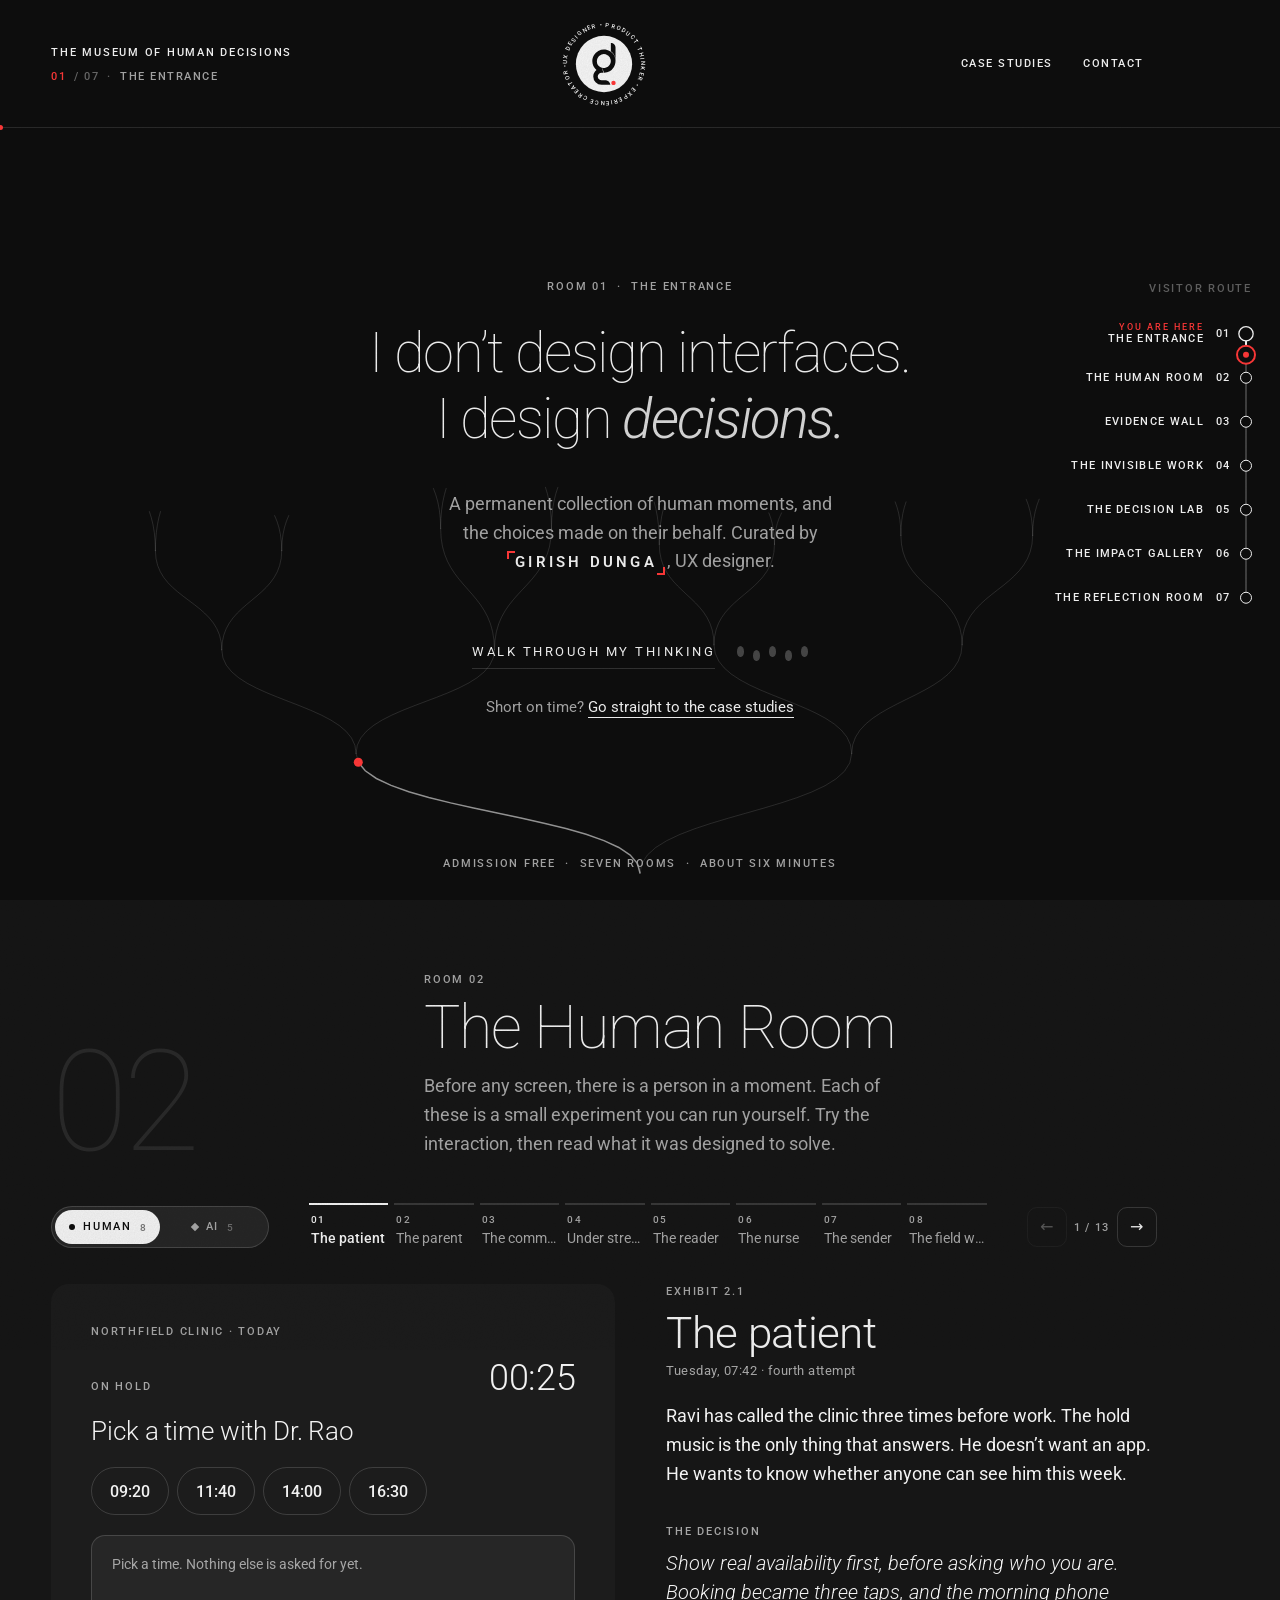
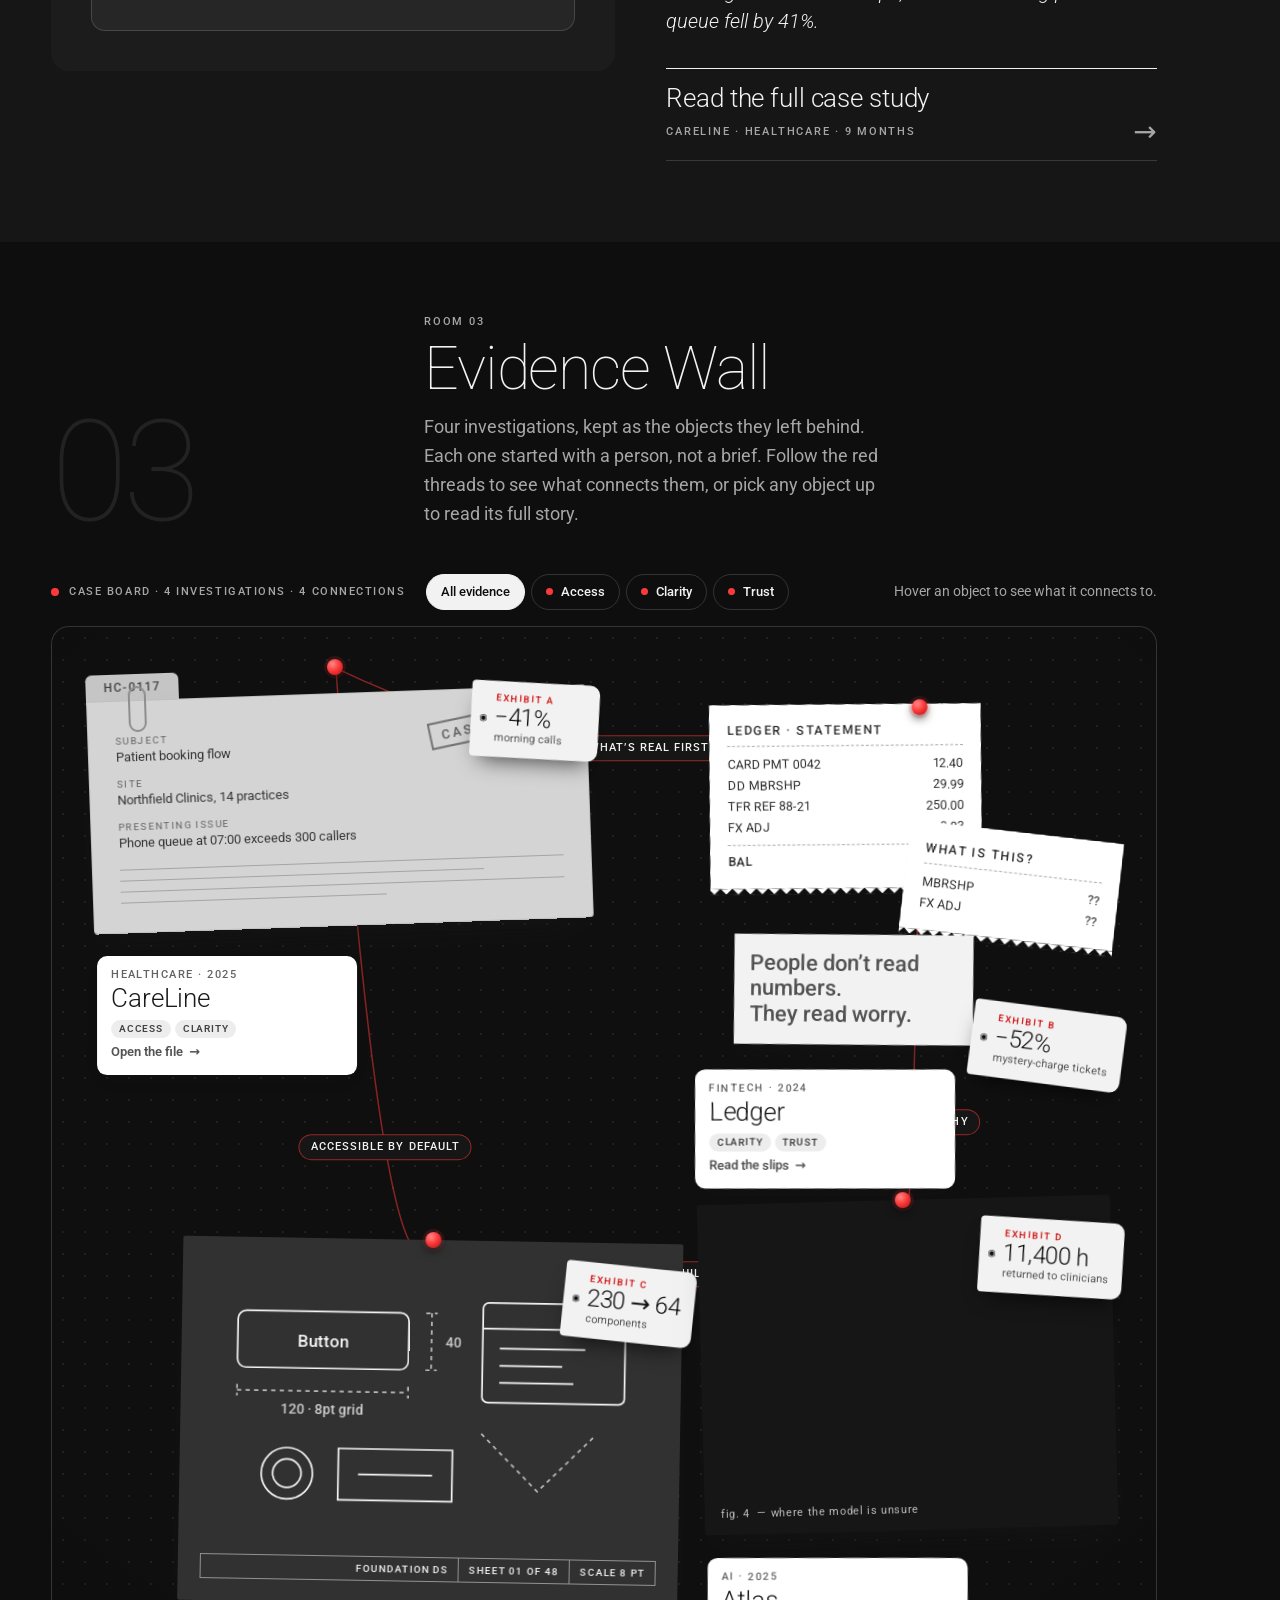
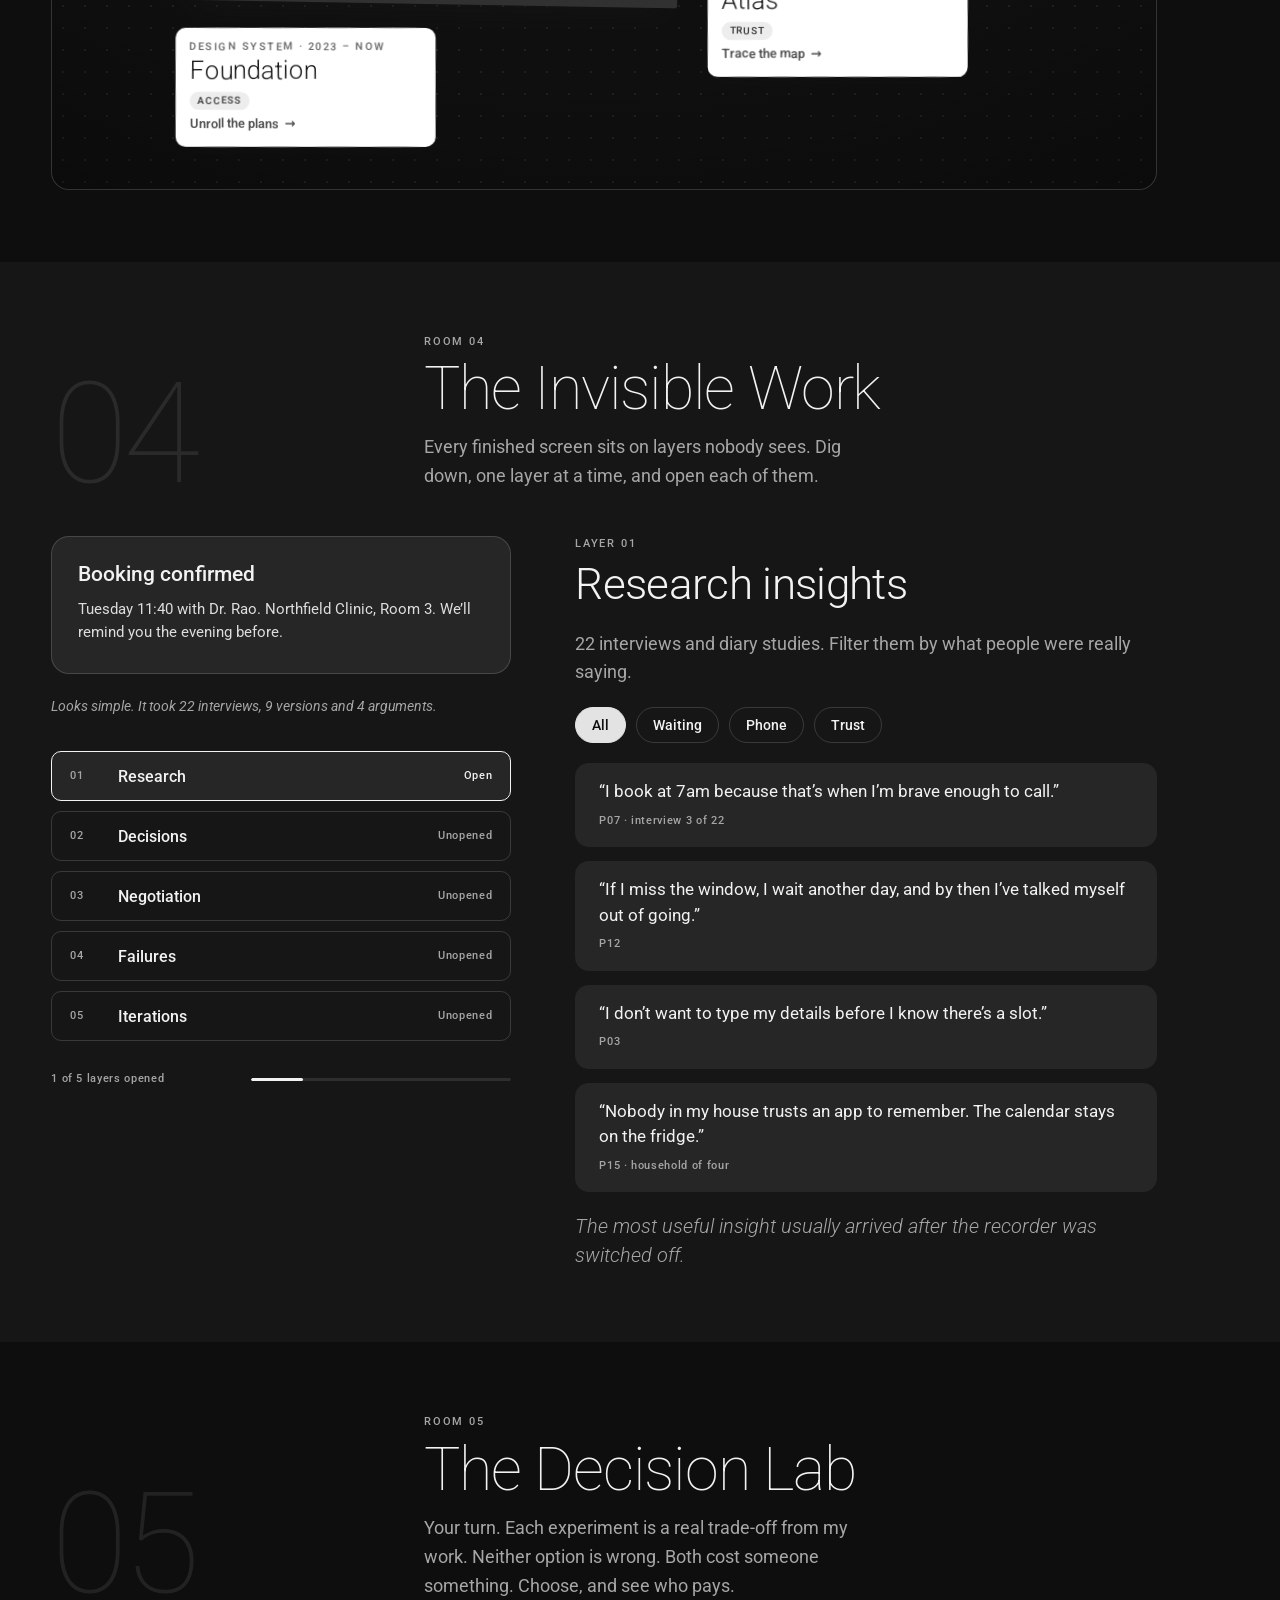
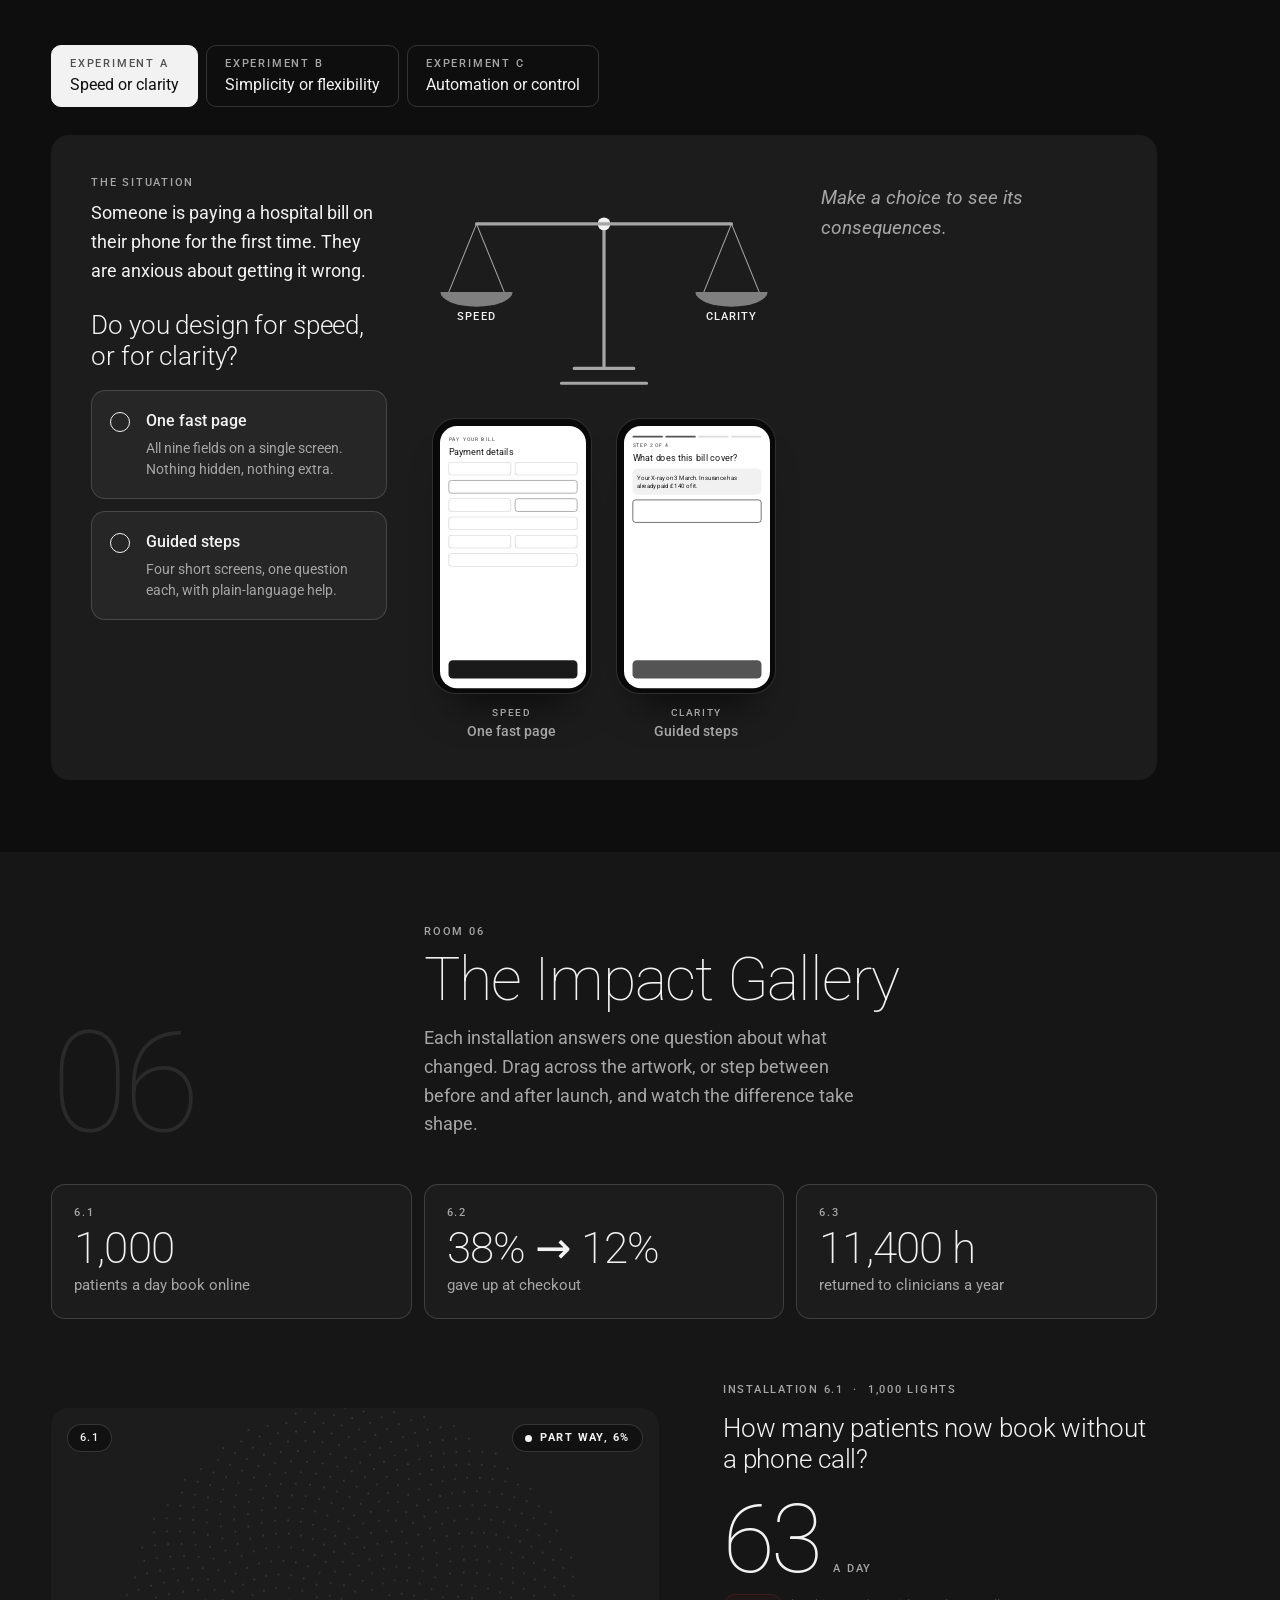
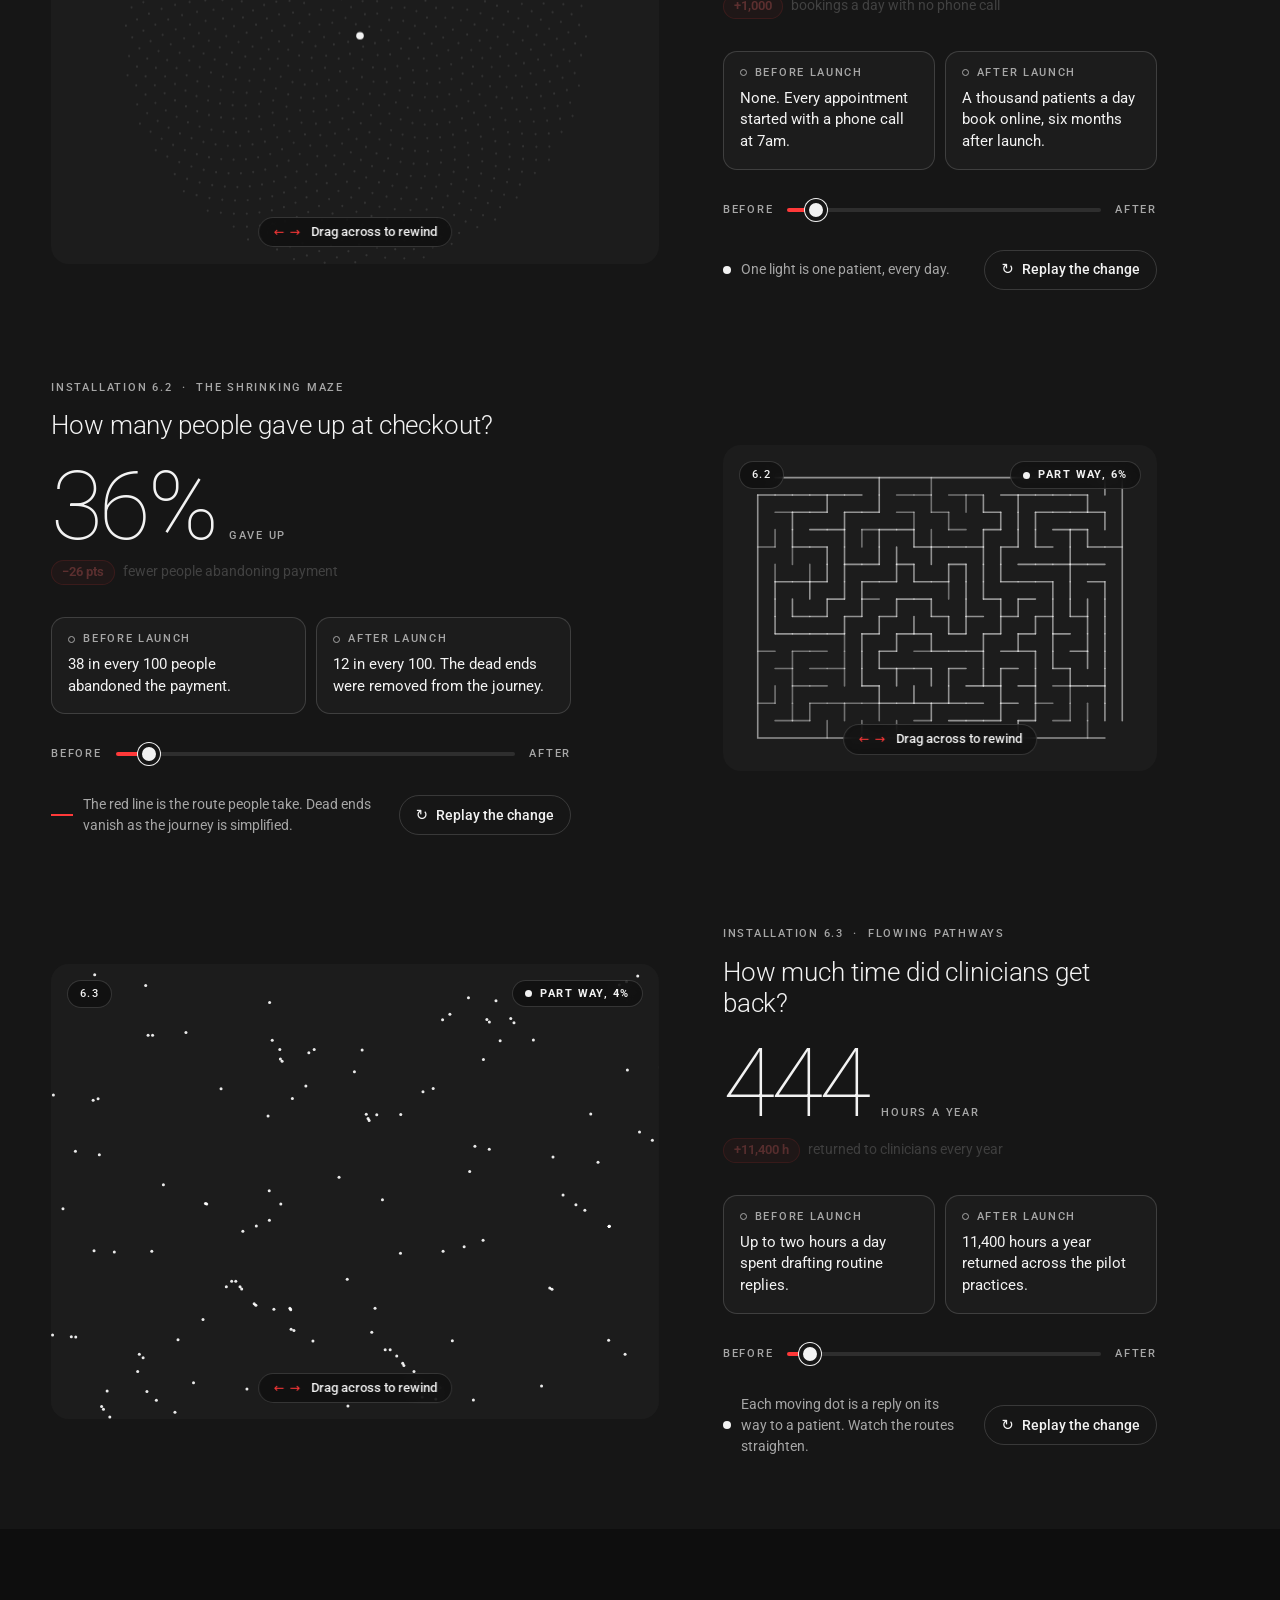
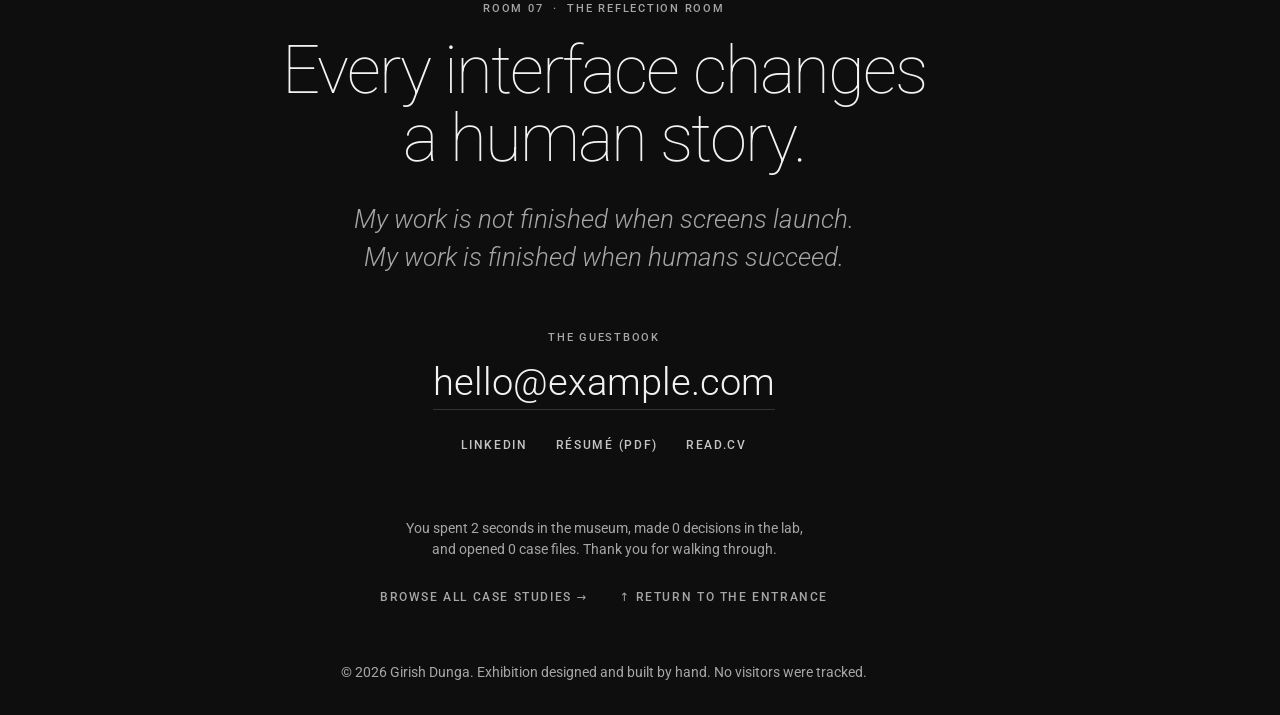
==== commit f2afeea9: "Add files via upload" ====
--- a/index.html
+++ b/index.html
@@ -2150,62 +2150,121 @@
   </template>
 
   <!-- Process artefacts: one per case study, shown as its own chapter in the reader -->
-  <template id="artifact-patient" data-label="Customer journey map">
-    <p class="art-intro">Ravi’s week, mapped from two weeks in waiting rooms and on reception phones. The lowest points became the design brief.</p>
-    <div class="art art--journey" role="table" aria-label="Customer journey map: booking a GP appointment by phone">
-      <div class="jm-row jm-row--stages" role="row">
-        <span class="jm-k" role="rowheader">Stage</span>
-        <span role="columnheader"><b>01</b>Feels unwell</span>
-        <span role="columnheader"><b>02</b>Calls at 7am</span>
-        <span role="columnheader"><b>03</b>On hold</span>
-        <span role="columnheader"><b>04</b>Gets through</span>
-        <span role="columnheader"><b>05</b>No slots this week</span>
-      </div>
-      <div class="jm-row" role="row">
-        <span class="jm-k" role="rowheader">Doing</span>
-        <span role="cell">Decides he needs a GP, Monday evening</span>
-        <span role="cell">Redials while getting ready for work</span>
-        <span role="cell">Waits 23 minutes with the hold music</span>
-        <span role="cell">Gives name, date of birth and reason</span>
-        <span role="cell">Told to call again tomorrow at 7</span>
-      </div>
-      <div class="jm-row" role="row">
-        <span class="jm-k" role="rowheader">Thinking</span>
-        <span role="cell" class="jm-q">“I’ll call first thing.”</span>
-        <span role="cell" class="jm-q">“I book at 7am because that’s when I’m brave enough to call.”</span>
-        <span role="cell" class="jm-q">“Is anyone even there?”</span>
-        <span role="cell" class="jm-q">“Just tell me if there’s a slot.”</span>
-        <span role="cell" class="jm-q">“I’ll leave it. It’s probably nothing.”</span>
-      </div>
-      <div class="jm-row jm-row--feel" role="row">
-        <span class="jm-k" role="rowheader">Feeling</span>
-        <span role="cell" class="jm-curve">
-          <svg viewBox="0 0 500 90" preserveAspectRatio="none" aria-hidden="true">
-            <line class="jm-mid" x1="0" y1="45" x2="500" y2="45"/>
-            <polyline class="jm-line" points="50,34 150,52 250,80 350,58 450,84"/>
-            <circle cx="50" cy="34" r="5"/><circle cx="150" cy="52" r="5"/><circle class="is-low" cx="250" cy="80" r="6"/><circle cx="350" cy="58" r="5"/><circle class="is-low" cx="450" cy="84" r="6"/>
+  <template id="artifact-patient" data-label="Customer journey">
+    <p class="art-intro">Ravi’s mornings weren’t a journey with an end. They were a loop. Watch him go round it, then see what the redesign turned it into.</p>
+    <div class="jr" data-journey>
+      <div class="jr-top">
+        <div class="jr-modes" role="group" aria-label="Which journey to show">
+          <button class="jr-mode" type="button" data-mode="before" aria-pressed="true"><b>Before</b> a loop</button>
+          <button class="jr-mode" type="button" data-mode="after" aria-pressed="false"><b>After</b> a line</button>
+        </div>
+        <p class="jr-attempt" aria-live="polite">Attempt 1</p>
+        <button class="jr-play" type="button" aria-label="Pause"><span aria-hidden="true">&#10074;&#10074;</span></button>
+      </div>
+
+      <div class="jr-main">
+        <div class="jr-stage">
+          <svg class="jr-svg" viewBox="0 0 760 420" aria-hidden="true" focusable="false">
+            <defs>
+              <filter id="jr-sketch" x="-5%" y="-5%" width="110%" height="110%">
+                <feTurbulence type="fractalNoise" baseFrequency="0.04" numOctaves="2" seed="2" result="n">
+                  <animate class="jr-boil" attributeName="seed" values="2;6;11" dur=".48s" calcMode="discrete" repeatCount="indefinite"/>
+                </feTurbulence>
+                <feDisplacementMap in="SourceGraphic" in2="n" scale="2.4" xChannelSelector="R" yChannelSelector="G"/>
+              </filter>
+              <marker id="jr-arrow" viewBox="0 0 10 10" refX="8" refY="5" markerWidth="7" markerHeight="7" orient="auto"><path d="M1 1L9 5L1 9" class="jr-ink-stroke"/></marker>
+            </defs>
+            <g filter="url(#jr-sketch)">
+              <!-- BEFORE: the loop around the clinic -->
+              <g class="jr-scene jr-scene--before">
+                <path class="jr-track jr-track--ghost" d="M202 107H562A100 100 0 0 1 562 307H202A100 100 0 0 1 202 107Z"/>
+                <path class="jr-track" data-path="before" d="M200 110H560A100 100 0 0 1 560 310H200A100 100 0 0 1 200 110Z"/>
+                <!-- the clinic, with the only door -->
+                <g class="jr-clinic">
+                  <path d="M322 178L380 142L438 178"/>
+                  <rect x="332" y="176" width="96" height="80"/>
+                  <rect x="368" y="216" width="24" height="40"/>
+                  <path d="M342 192h18v14h-18zM400 192h18v14h-18z"/>
+                  <text x="380" y="168" class="jr-tx jr-tx--s">Northfield Clinic</text>
+                  <text x="380" y="276" class="jr-tx jr-tx--red">Line open 07:00 – 07:40</text>
+                </g>
+                <!-- everyone else calling at 07:00 -->
+                <g class="jr-crowd">
+                  <g transform="translate(250 84) scale(.62)"><circle cx="0" cy="-58" r="8"/><path d="M0 -50V-22M0 -22L-6 0M0 -22L6 0M0 -44L-8 -32M0 -44L7 -54L6 -62"/></g>
+                  <g transform="translate(276 86) scale(.58)"><circle cx="0" cy="-58" r="8"/><path d="M0 -50V-22M0 -22L-6 0M0 -22L6 0M0 -44L-8 -32M0 -44L7 -54L6 -62"/></g>
+                  <g transform="translate(300 84) scale(.62)"><circle cx="0" cy="-58" r="8"/><path d="M0 -50V-22M0 -22L-6 0M0 -22L6 0M0 -44L8 -32M0 -44L-7 -54L-6 -62"/></g>
+                  <g transform="translate(324 86) scale(.56)"><circle cx="0" cy="-58" r="8"/><path d="M0 -50V-22M0 -22L-6 0M0 -22L6 0M0 -44L-8 -32M0 -44L7 -54L6 -62"/></g>
+                  <g transform="translate(348 84) scale(.6)"><circle cx="0" cy="-58" r="8"/><path d="M0 -50V-22M0 -22L-6 0M0 -22L6 0M0 -44L8 -32M0 -44L-7 -54L-6 -62"/></g>
+                  <text x="372" y="62" class="jr-tx jr-tx--s jr-tx--l">300+ people calling at 07:00</text>
+                </g>
+                <!-- round again -->
+                <path class="jr-again" d="M86 250C70 220 70 196 86 168" marker-end="url(#jr-arrow)"/>
+                <text x="36" y="206" class="jr-tx jr-tx--s jr-tx--l">every</text>
+                <text x="36" y="221" class="jr-tx jr-tx--s jr-tx--l">morning</text>
+              </g>
+
+              <!-- AFTER: one short line, going up -->
+              <g class="jr-scene jr-scene--after">
+                <path class="jr-track jr-track--ghost" d="M112 337C262 327 472 167 652 107"/>
+                <path class="jr-track" data-path="after" d="M110 340C260 330 470 170 650 110"/>
+                <g class="jr-phone-big">
+                  <rect x="590" y="196" width="96" height="150" rx="14"/>
+                  <path d="M624 206h28"/>
+                  <text x="638" y="232" class="jr-tx jr-tx--s">This week</text>
+                  <rect x="604" y="244" width="68" height="20" rx="10"/><text x="638" y="258" class="jr-tx jr-tx--s">09:20</text>
+                  <rect class="jr-pick" x="604" y="270" width="68" height="20" rx="10"/><text x="638" y="284" class="jr-tx jr-tx--s jr-tx--on">11:40</text>
+                  <rect x="604" y="296" width="68" height="20" rx="10"/><text x="638" y="310" class="jr-tx jr-tx--s">14:00</text>
+                </g>
+                <text x="110" y="372" class="jr-tx jr-tx--s jr-tx--l">No queue. No login first.</text>
+              </g>
+
+              <g class="jr-stops"></g>
+
+              <!-- Ravi -->
+              <g class="jr-ravi" transform="translate(240 110)">
+                <g class="jr-ravi-in">
+                  <g class="jr-ravi-flip">
+                    <path class="jr-leg jr-leg--l" d="M0 -24L-6 0"/>
+                    <path class="jr-leg jr-leg--r" d="M0 -24L6 0"/>
+                    <path class="jr-coat" d="M-7 -50C-9 -40 -11 -30 -12 -22H12C11 -30 9 -40 7 -50Z"/>
+                    <path class="jr-arm" d="M-6 -46L-12 -30"/>
+                    <path class="jr-arm" d="M6 -46L12 -54L9 -62"/>
+                    <rect class="jr-handset" x="6" y="-70" width="5" height="10" rx="1.5"/>
+                    <circle class="jr-head" cx="0" cy="-60" r="9"/>
+                    <path class="jr-hair" d="M-9 -62C-8 -72 7 -73 9 -63"/>
+                    <circle class="jr-eye" cx="-3.2" cy="-61" r="1.1"/><circle class="jr-eye" cx="3" cy="-61" r="1.1"/>
+                    <path class="jr-brow" d="M-5 -65L-1.5 -64M1.5 -64L5 -65"/>
+                    <path class="jr-mouth" d="M-3.5 -55.5L3.5 -55.5"/>
+                  </g>
+                  <g class="jr-bubble" transform="translate(20 -96)">
+                    <path d="M-15 0C-17 -10 -6 -15 0 -12C6 -16 17 -11 15 -1C19 7 8 13 0 10C-8 14 -19 8 -15 0Z"/>
+                    <circle cx="-12" cy="16" r="3"/><circle cx="-17" cy="23" r="1.8"/>
+                    <text x="0" y="4" class="jr-tx jr-bubble-t">?</text>
+                  </g>
+                </g>
+              </g>
+            </g>
           </svg>
-          <span class="sr-only">Mood drops from uneasy to its lowest on hold, lifts slightly on getting through, and falls to its lowest again when there are no slots.</span>
-        </span>
-      </div>
-      <div class="jm-row jm-row--pain" role="row">
-        <span class="jm-k" role="rowheader">Pain point</span>
-        <span role="cell">Nothing shows if a slot even exists</span>
-        <span role="cell">The line is open for 40 minutes a day</span>
-        <span role="cell">No position, no estimate, no way out</span>
-        <span role="cell">Identity is asked for before any options</span>
-        <span role="cell">The effort resets to zero every morning</span>
-      </div>
-      <div class="jm-row jm-row--opp" role="row">
-        <span class="jm-k" role="rowheader">Opportunity</span>
-        <span role="cell">Show real availability, online, any time</span>
-        <span role="cell">Keep the line for those who need it most</span>
-        <span role="cell">Replace waiting with seeing</span>
-        <span role="cell">Availability before identity</span>
-        <span role="cell">Book in three taps, not tomorrow</span>
+        </div>
+
+        <div class="jr-card" aria-live="polite" aria-atomic="true">
+          <p class="jr-card-k"><span class="jr-card-n">01</span><span class="jr-card-time"></span></p>
+          <h4 class="jr-card-h"></h4>
+          <dl class="jr-fields">
+            <div class="jr-f jr-f--do"><dt></dt><dd></dd></div>
+            <div class="jr-f jr-f--think"><dt></dt><dd></dd></div>
+            <div class="jr-f jr-f--pain"><dt></dt><dd></dd></div>
+            <div class="jr-f jr-f--opp"><dt></dt><dd></dd></div>
+          </dl>
+        </div>
+      </div>
+
+      <div class="jr-foot">
+        <ol class="jr-stoplist" role="list" aria-label="Stops on this journey"></ol>
+        <p class="jr-end" hidden><span>Fourth attempt, 07:42. Still no appointment.</span> <button class="jr-go-after" type="button">See the redesign <span aria-hidden="true">&rarr;</span></button></p>
       </div>
     </div>
-    <p class="art-cap">Stages 03 and 05 were the lowest points for 19 of 22 people we spoke to. Both are answered by the same decision: show availability before asking who you are.</p>
+    <p class="art-cap">The old journey had no end, only a restart every morning. The redesign’s one decision, availability before identity, turns the loop into a line: three taps, down from 11, and 41% fewer calls to the morning queue.</p>
   </template>
 
   <template id="artifact-nurse" data-label="User flow">
--- a/css/style.css
+++ b/css/style.css
@@ -65,6 +65,10 @@
   outline: 2px solid var(--focus, var(--clay-deep));
   outline-offset: 4px;
 }
+/* Rooms and headings receive focus only as a landing point after in-page navigation, so screen readers
+   start reading there. They aren't controls, so they draw no ring (Safari otherwise outlines the whole room). */
+[tabindex="-1"]:not(a, button, input, select, textarea, [role="tab"]):focus,
+[tabindex="-1"]:not(a, button, input, select, textarea, [role="tab"]):focus-visible { outline: none; }
 html { --focus: #F2F2F2; }
 
 .skip-link {
@@ -2286,3 +2290,128 @@
 @media (prefers-reduced-motion: reduce) {
   .wall-threads path, .wall-note, .wall-item, .ev-tag, .wall::before { transition: none; }
 }
+
+/* ==========================================================================
+   Customer journey, as a sketch: the loop and the line
+   ========================================================================== */
+.jr {
+  --jr-ink: var(--dlg-ink, #F2F2F2); --jr-muted: var(--dlg-muted, #A6A6A6); --jr-line: color-mix(in srgb, currentColor 14%, transparent);
+  display: grid; gap: 16px; padding: clamp(14px, 2.2vw, 24px);
+  border: 1px solid var(--jr-line); border-radius: var(--radius-panel);
+  background:
+    radial-gradient(color-mix(in srgb, currentColor 7%, transparent) 1px, transparent 1.4px) 0 0 / 20px 20px,
+    color-mix(in srgb, currentColor 3%, transparent);
+}
+.jr-top { display: flex; flex-wrap: wrap; align-items: center; gap: 10px 16px; }
+.jr-modes { display: inline-flex; padding: 3px; border-radius: var(--radius-pill); border: 1px solid var(--jr-line); }
+.jr-mode {
+  min-height: 38px; padding: 6px 16px; border: 0; border-radius: var(--radius-pill); background: transparent; color: var(--jr-muted);
+  font: 400 14px/1 var(--font-body); cursor: pointer; transition: background .25s ease, color .25s ease;
+}
+.jr-mode b { font-weight: 600; margin-right: 4px; color: var(--jr-ink); }
+.jr-mode[aria-pressed="true"] { background: var(--jr-ink); color: var(--dlg-bg, #121212); }
+.jr-mode[aria-pressed="true"] b { color: inherit; }
+.jr-attempt { margin-left: auto; font: 500 11px/1.4 var(--font-mono); letter-spacing: .14em; text-transform: uppercase; color: #ff6b6b; }
+.jr[data-mode="after"] .jr-attempt { color: var(--jr-muted); }
+.jr-play {
+  display: grid; place-items: center; width: 40px; height: 40px; border-radius: 50%; border: 1px solid var(--jr-line);
+  background: transparent; color: var(--jr-ink); font-size: 12px; cursor: pointer;
+}
+.jr-play:hover { border-color: var(--jr-ink); }
+
+.jr-main { display: grid; gap: 16px; align-items: start; }
+@media (min-width: 980px) { .jr-main { grid-template-columns: minmax(0, 1.7fr) minmax(260px, 1fr); } }
+.jr-svg { display: block; width: 100%; height: auto; overflow: visible; }
+
+/* the drawing: every line looks pencilled */
+.jr-svg path, .jr-svg rect, .jr-svg circle { fill: none; stroke: var(--jr-ink); stroke-width: 1.6; stroke-linecap: round; stroke-linejoin: round; }
+.jr-ink-stroke { fill: none; stroke: var(--jr-ink); stroke-width: 1.4; }
+.jr-track { stroke-width: 2.4 !important; }
+.jr-track--ghost { opacity: .3; stroke-width: 1 !important; }
+.jr-scene--before .jr-track:not(.jr-track--ghost) { stroke-dasharray: 10 7; animation: jr-flow 1.2s linear infinite; }
+.jr[data-mode="after"] .jr-scene--after .jr-track:not(.jr-track--ghost) { stroke: #ff3939 !important; }
+@keyframes jr-flow { to { stroke-dashoffset: -17; } }
+.jr-scene { transition: opacity .6s ease; }
+.jr[data-mode="before"] .jr-scene--after, .jr[data-mode="after"] .jr-scene--before { opacity: 0; pointer-events: none; }
+.jr[data-mode="after"] .jr-scene--before { opacity: .06; }
+.jr-clinic path, .jr-clinic rect { stroke-width: 1.4; }
+.jr-crowd circle, .jr-crowd path { stroke-width: 2; opacity: .55; }
+.jr-again { stroke-dasharray: 4 5; opacity: .7; }
+.jr-tx { font: 500 13px var(--font-body); fill: var(--jr-ink); stroke: none !important; text-anchor: middle; }
+.jr-tx--s { font-size: 11px; fill: var(--jr-muted); }
+.jr-tx--l { text-anchor: start; }
+.jr-tx--red { font: 500 11px var(--font-mono); letter-spacing: .06em; fill: #ff6b6b; }
+.jr-tx--on { fill: #FFFFFF; font-weight: 700; }
+.jr-svg .jr-pick { fill: #ff3939; stroke: #ff3939; }
+.jr-phone-big rect:first-child { stroke-width: 2; }
+
+/* stops */
+.jr-svg .jr-stop circle { fill: var(--dlg-bg, #121212); stroke-width: 1.8; transition: r .3s ease; }
+.jr-svg .jr-stop.is-pain circle { stroke: #ff3939; }
+.jr-svg .jr-stop.is-here circle { fill: var(--jr-ink); r: 15; }
+.jr-svg .jr-stop.is-here.is-pain circle { fill: #ff3939; }
+.jr-stop-n { font: 700 12px var(--font-body); }
+.jr-stop.is-here .jr-stop-n { fill: var(--dlg-bg, #121212); }
+.jr-stop.is-here.is-pain .jr-stop-n { fill: #FFFFFF; }
+
+/* Ravi */
+.jr-svg .jr-head, .jr-svg .jr-coat { fill: var(--dlg-bg, #121212); }
+.jr-svg .jr-coat { stroke-width: 1.8; }
+.jr-svg .jr-hair { stroke-width: 3; }
+.jr-svg .jr-eye { fill: var(--jr-ink); stroke: none; }
+.jr-svg .jr-handset { fill: var(--jr-ink); }
+.jr[data-mode="after"] .jr-handset { display: none; }
+.jr-svg .jr-mouth, .jr-svg .jr-brow { stroke-width: 1.4; }
+.jr-leg { transform-box: fill-box; }
+.jr-leg--l { transform-origin: 100% 0; } .jr-leg--r { transform-origin: 0 0; }
+.jr.is-walking .jr-leg--l { animation: jr-step .42s ease-in-out infinite alternate; }
+.jr.is-walking .jr-leg--r { animation: jr-step .42s ease-in-out infinite alternate-reverse; }
+.jr.is-walking .jr-ravi-in { animation: jr-bob .21s ease-in-out infinite alternate; }
+@keyframes jr-step { from { transform: rotate(-16deg); } to { transform: rotate(16deg); } }
+@keyframes jr-bob { to { transform: translateY(-1.5px); } }
+.jr-svg .jr-bubble path, .jr-svg .jr-bubble circle { fill: var(--dlg-bg, #121212); stroke-width: 1.4; }
+.jr-bubble-t { font: 700 12px var(--font-body); }
+.jr.is-walking .jr-bubble { opacity: 0; }
+.jr-bubble { transition: opacity .3s ease; }
+
+/* the stop card */
+.jr-card {
+  display: grid; gap: 10px; padding: 18px 18px 20px; border-radius: var(--radius-card);
+  background: var(--dlg-bg, #121212); border: 1px solid var(--jr-line);
+}
+.jr-card.is-in { animation: jr-card .5s var(--ease-out); }
+@keyframes jr-card { from { opacity: .2; transform: translateY(8px); } }
+.jr-card-k { display: flex; justify-content: space-between; gap: 8px; font: 500 11px/1.4 var(--font-mono); letter-spacing: .14em; text-transform: uppercase; color: var(--jr-muted); }
+.jr-card-n { color: #ff3939; }
+.jr-card-h { margin: 0; font: 300 clamp(24px, 2.2vw, 30px)/1.1 var(--font-display); letter-spacing: -.01em; color: var(--jr-ink); }
+.jr-fields { display: grid; gap: 10px; margin: 0; }
+.jr-f { display: grid; gap: 3px; padding-top: 10px; border-top: 1px solid var(--jr-line); }
+.jr-f dt { font: 500 10px/1.4 var(--font-mono); letter-spacing: .14em; text-transform: uppercase; color: var(--jr-muted); }
+.jr-f dd { margin: 0; font-size: 15px; line-height: 1.5; color: var(--jr-ink); }
+.jr-f--think dd { position: relative; padding: 8px 12px; border-radius: 14px 14px 14px 4px; background: color-mix(in srgb, currentColor 6%, transparent); font: italic 300 17px/1.4 var(--font-display); }
+.jr-f--pain dt { color: #ff6b6b; }
+.jr-f--opp dd { font-weight: 600; }
+.jr[data-mode="after"] .jr-f--pain dt { color: var(--jr-muted); }
+.jr[data-mode="after"] .jr-f--opp dd { color: #ff6b6b; }
+
+/* stop list and the turn to the redesign */
+.jr-foot { display: flex; flex-wrap: wrap; align-items: center; justify-content: space-between; gap: 10px 16px; }
+.jr-stoplist { list-style: none; display: flex; flex-wrap: wrap; gap: 6px; margin: 0; padding: 0; }
+.jr-stoplist button {
+  display: inline-flex; align-items: center; gap: 8px; min-height: 36px; padding: 6px 12px; border-radius: var(--radius-pill);
+  border: 1px solid var(--jr-line); background: transparent; color: var(--jr-ink); font: 500 13px/1 var(--font-body); cursor: pointer;
+}
+.jr-stoplist button b { font: 500 10.5px var(--font-mono); color: var(--jr-muted); }
+.jr-stoplist button:hover { border-color: var(--jr-muted); }
+.jr-stoplist button[aria-current="true"] { border-color: var(--jr-ink); background: color-mix(in srgb, currentColor 8%, transparent); }
+.jr-end { display: inline-flex; flex-wrap: wrap; align-items: center; gap: 10px 14px; font-size: 14px; color: #ff6b6b; }
+.jr-end[hidden] { display: none; }
+.jr-go-after {
+  display: inline-flex; align-items: center; gap: 8px; min-height: 40px; padding: 8px 18px; border: 0; border-radius: var(--radius-pill);
+  background: #ff3939; color: #FFFFFF; font: 600 14px/1 var(--font-body); cursor: pointer;
+}
+.jr-go-after:hover { opacity: .88; }
+@media (prefers-reduced-motion: reduce) {
+  .jr-scene--before .jr-track, .jr-card.is-in, .jr .jr-leg, .jr .jr-ravi-in { animation: none !important; }
+  .jr-scene { transition: none; }
+}
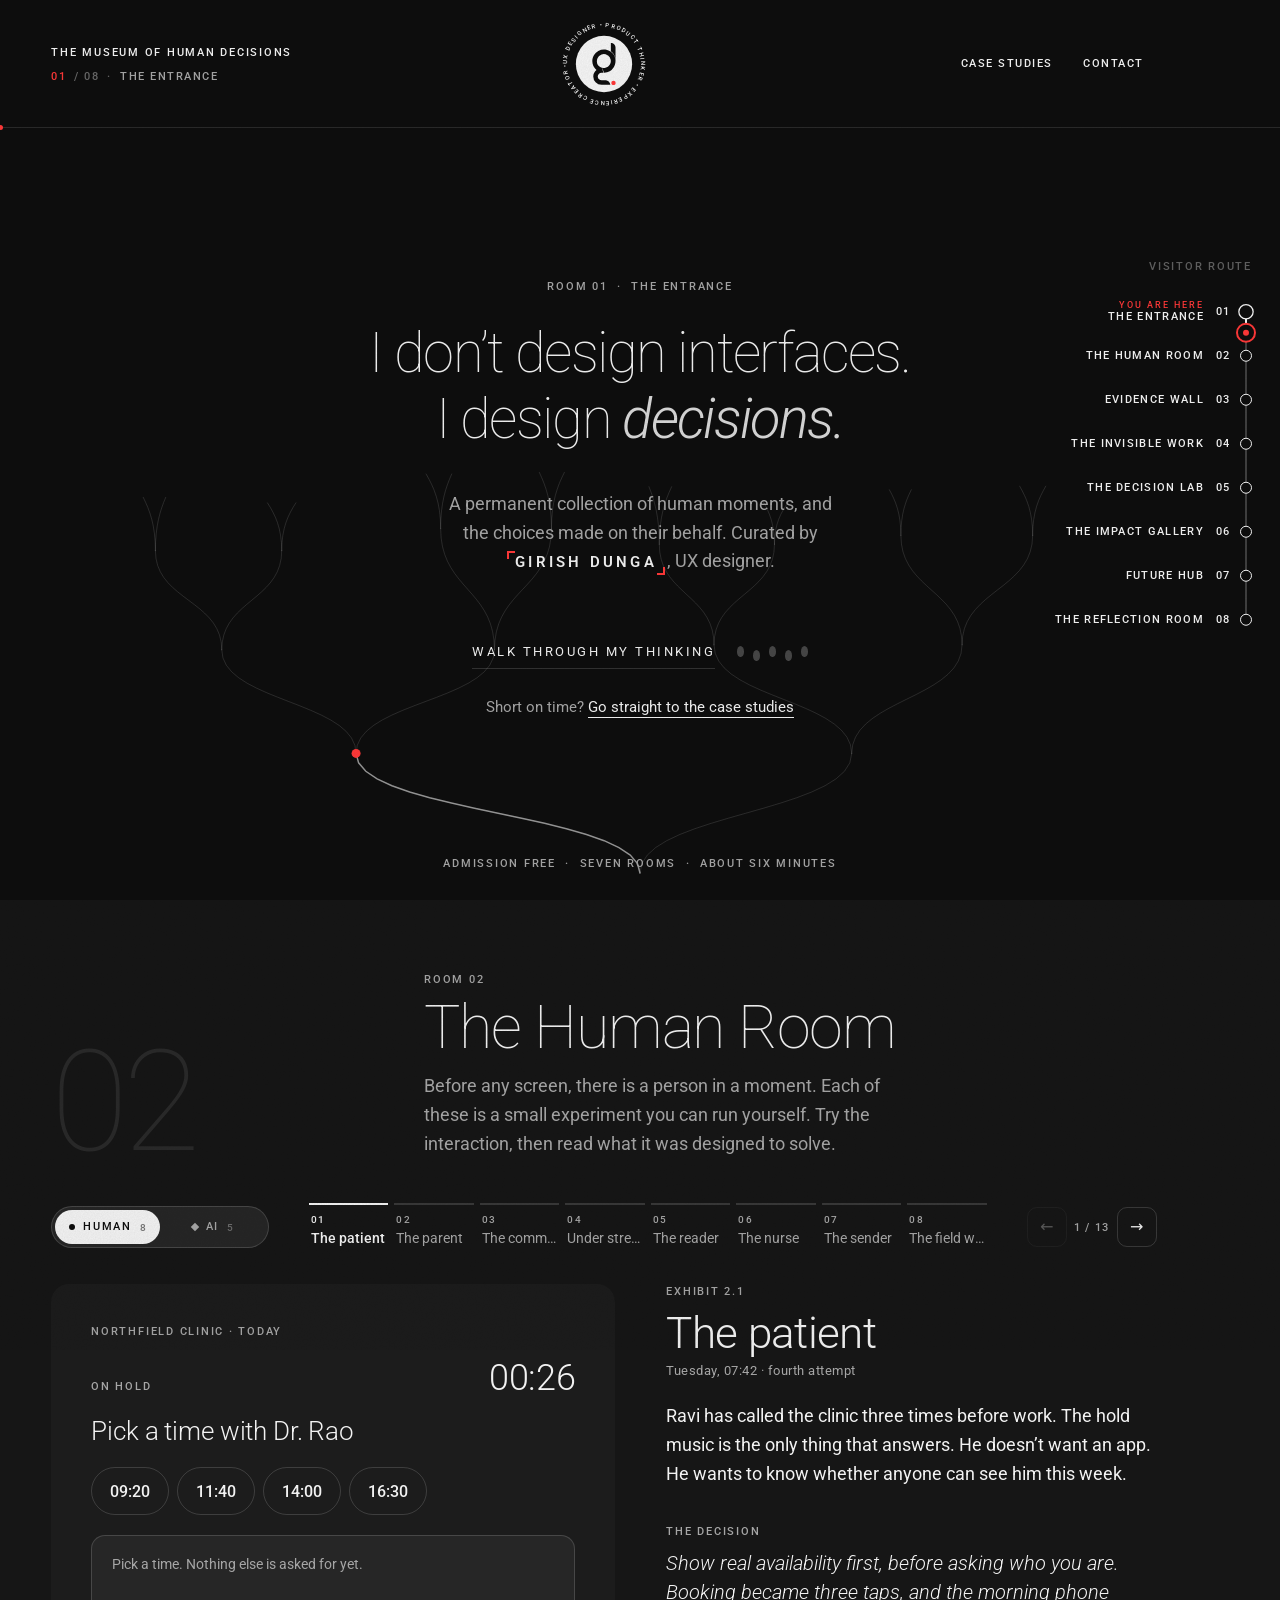
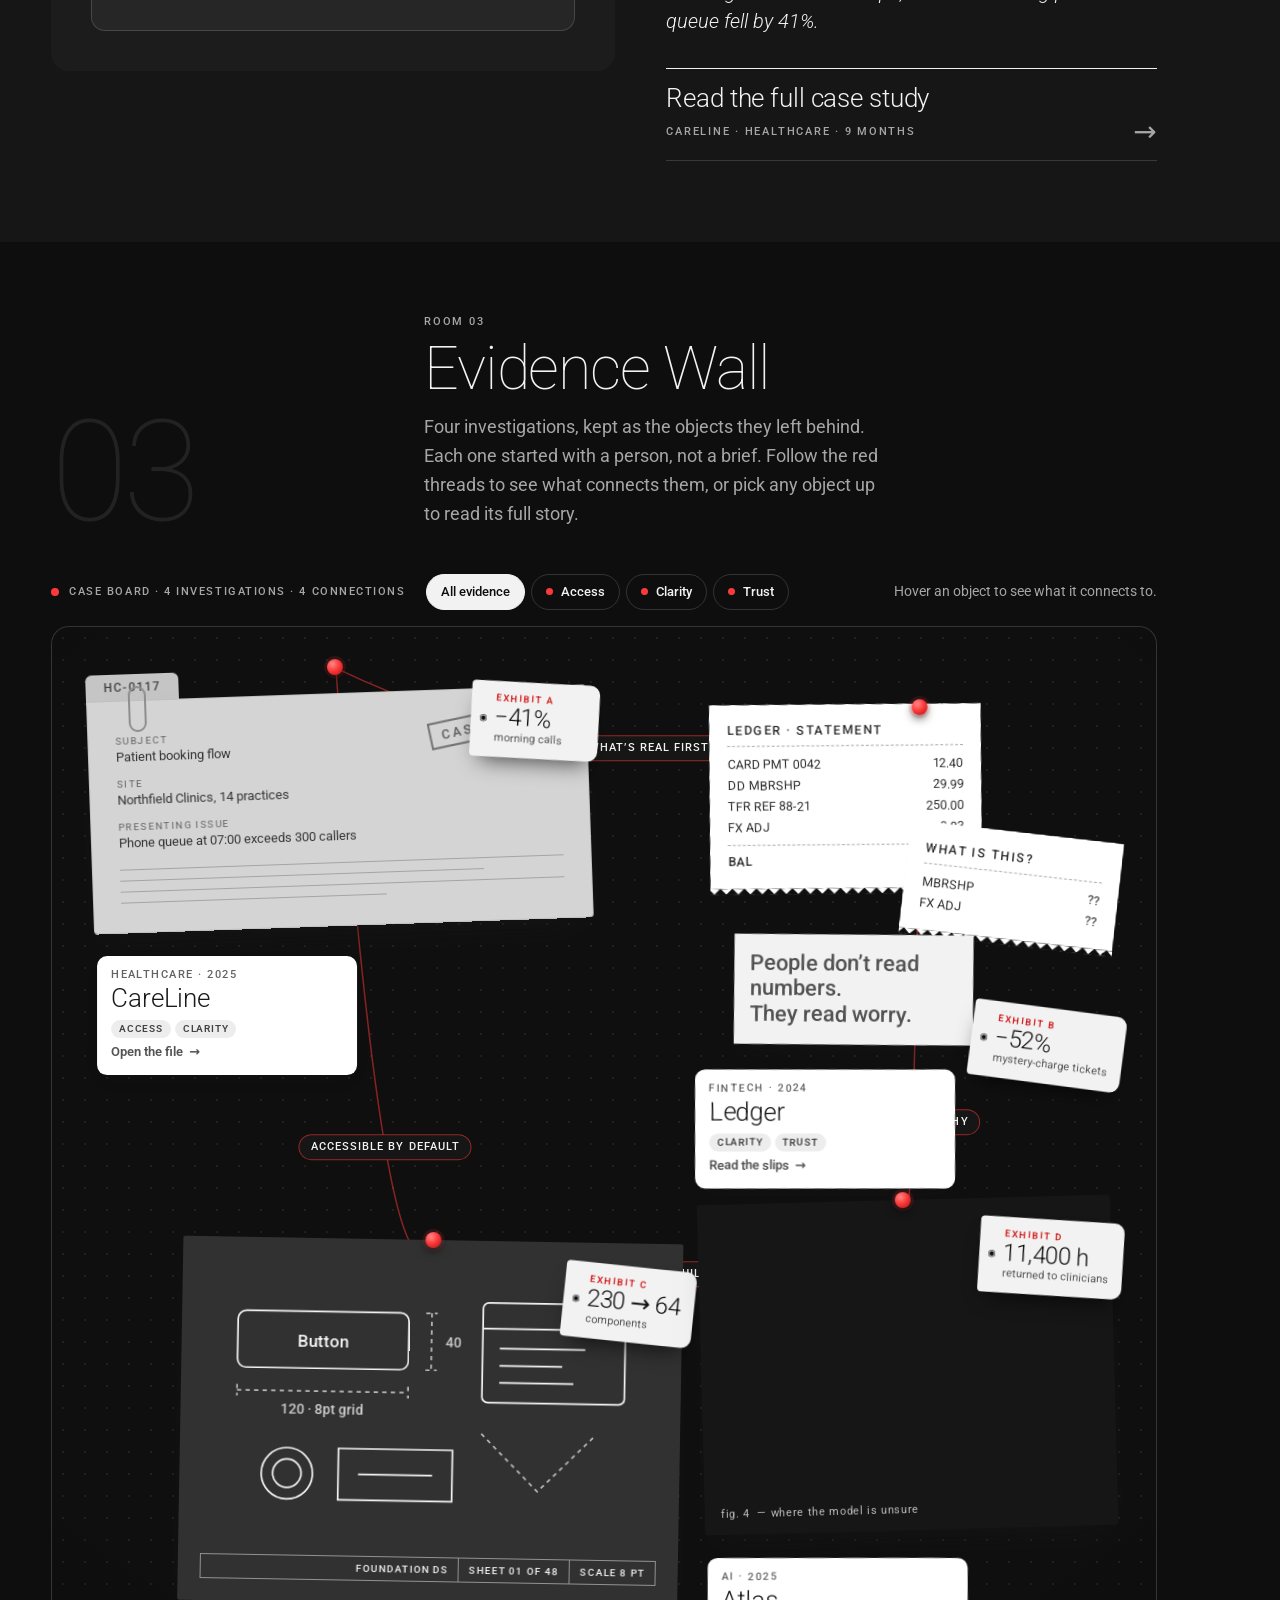
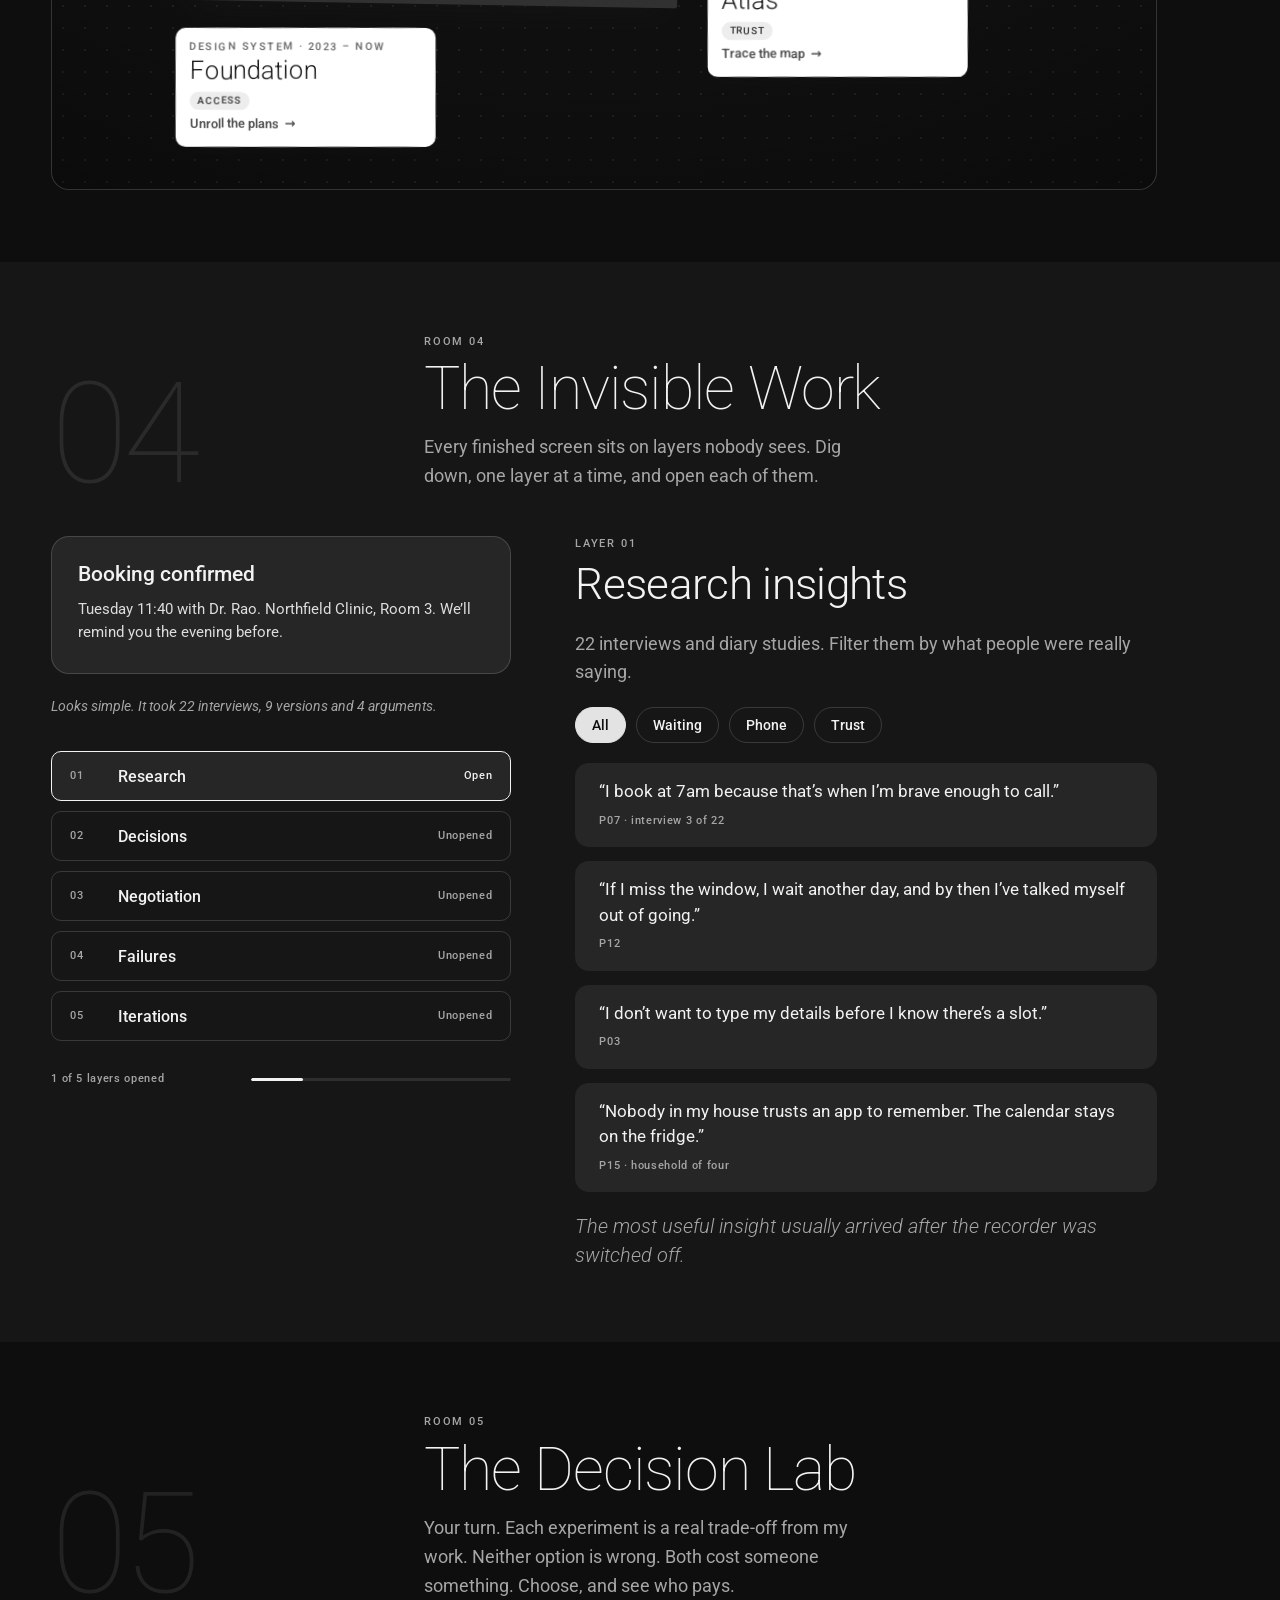
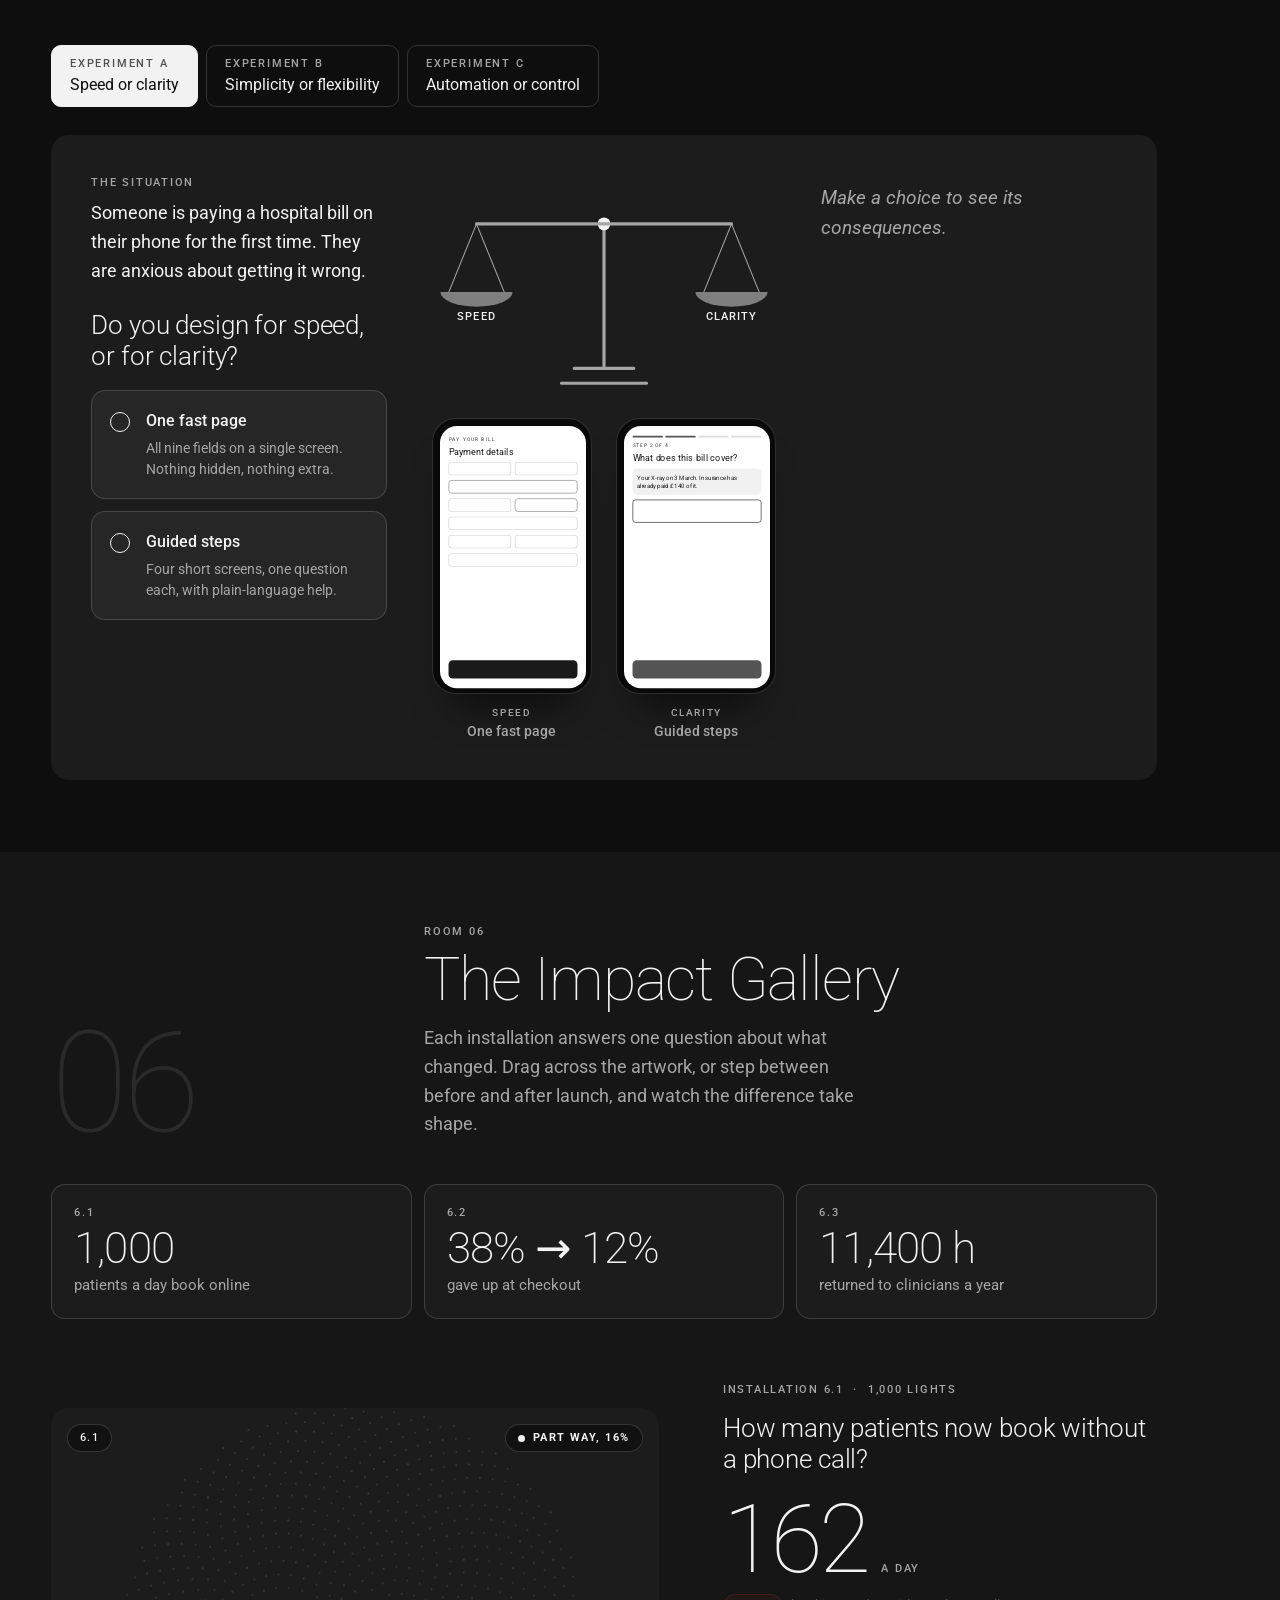
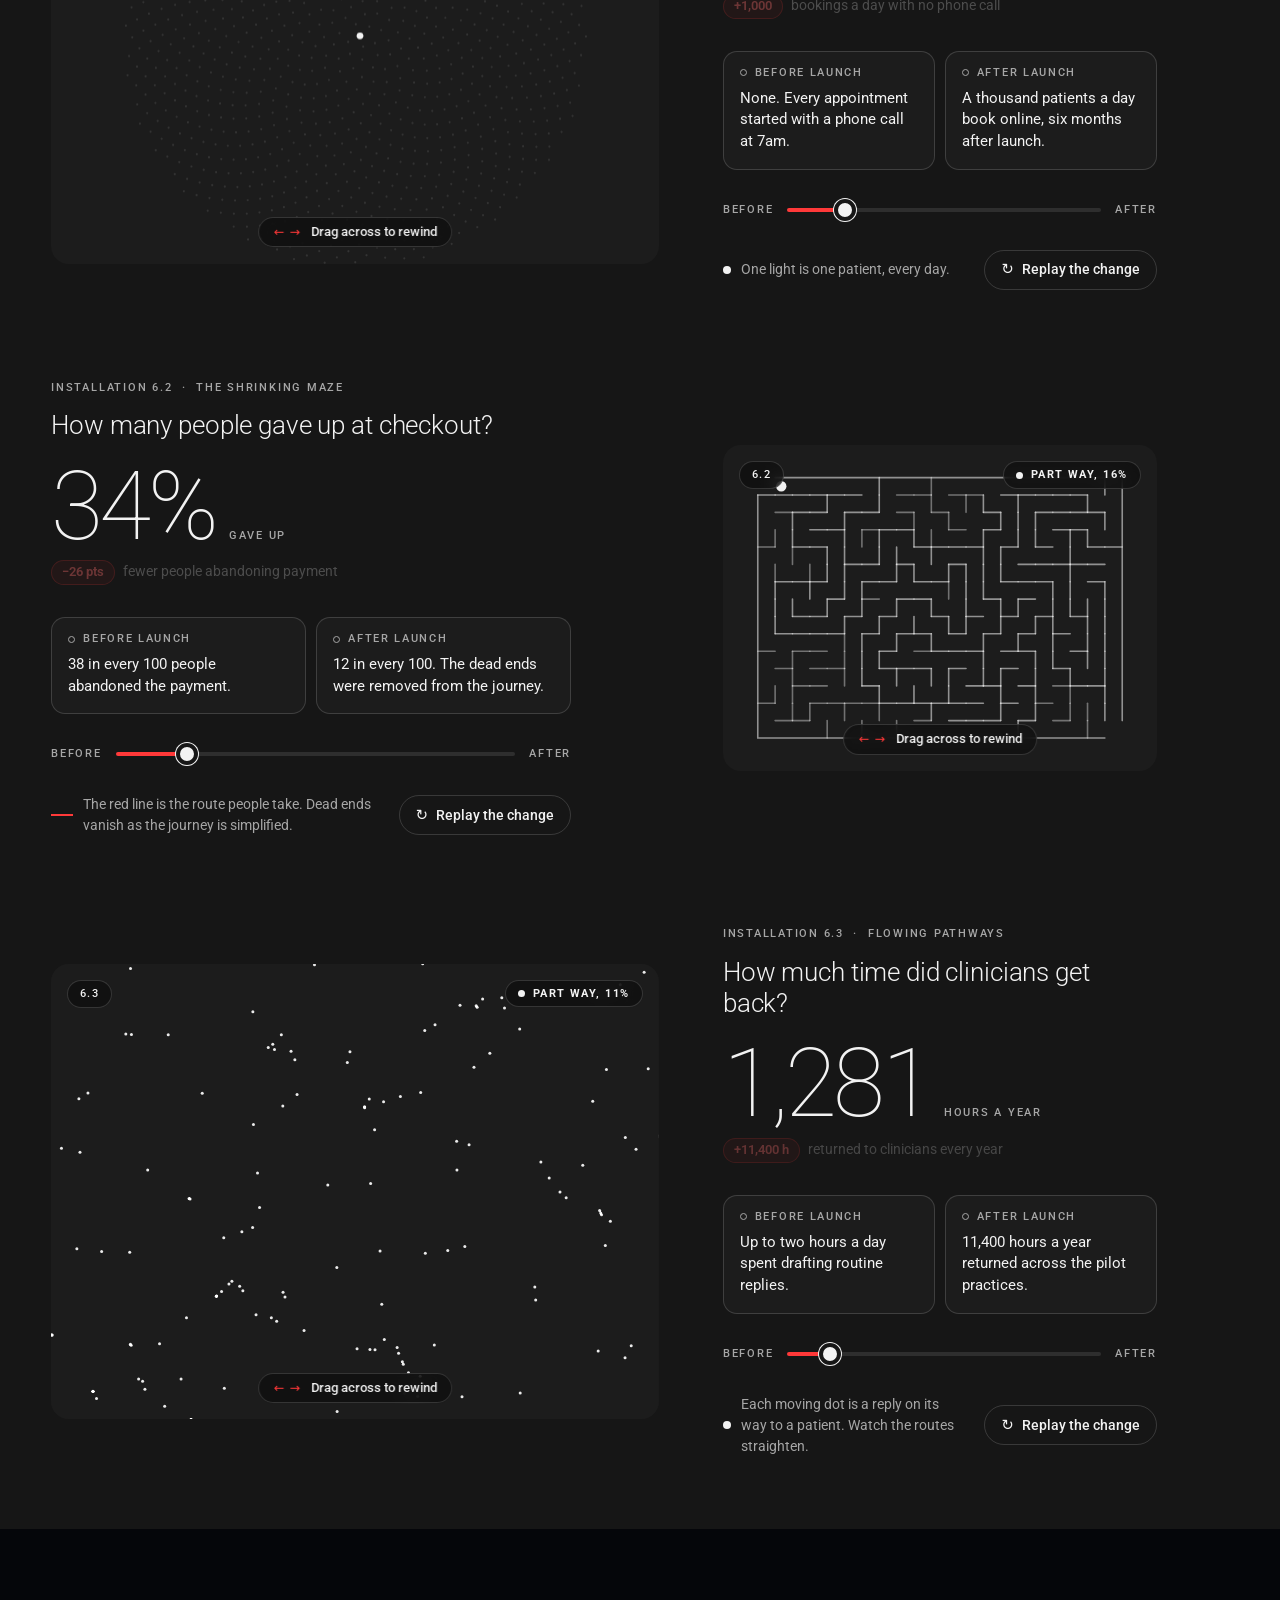
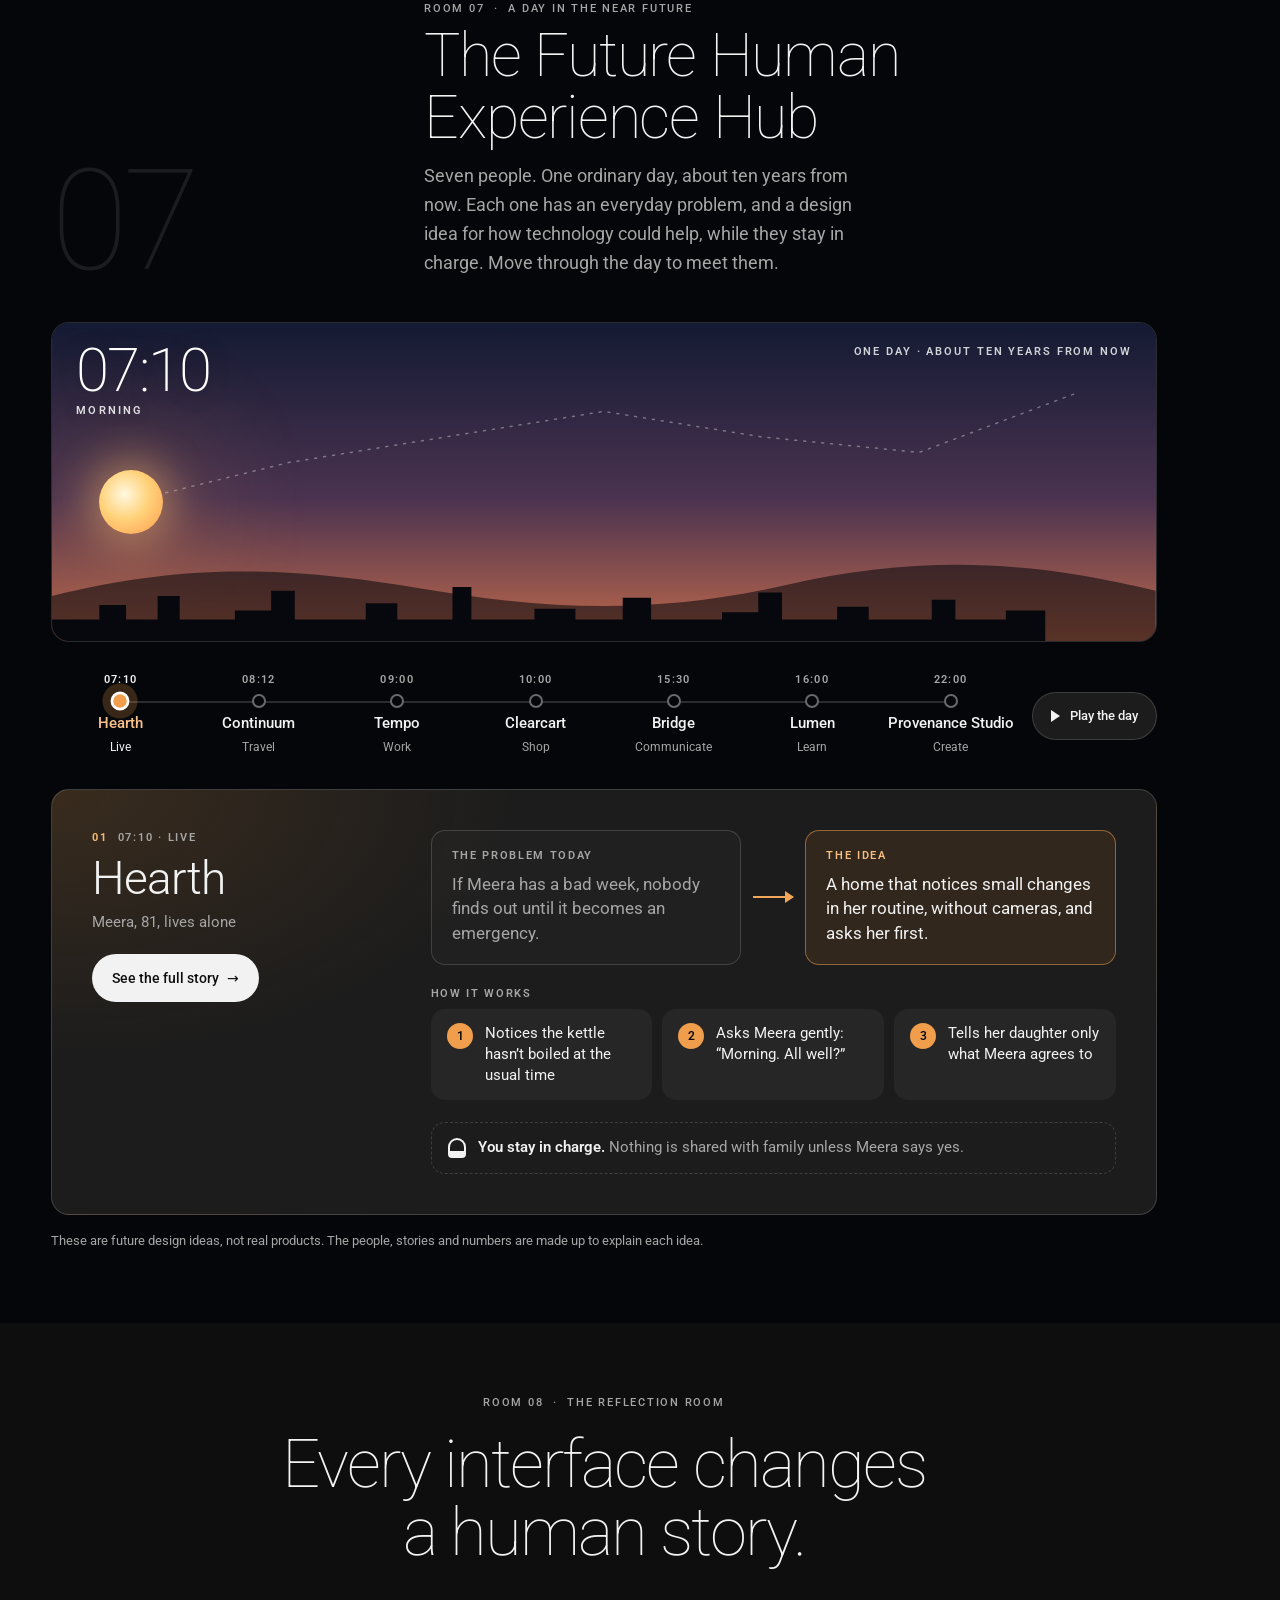
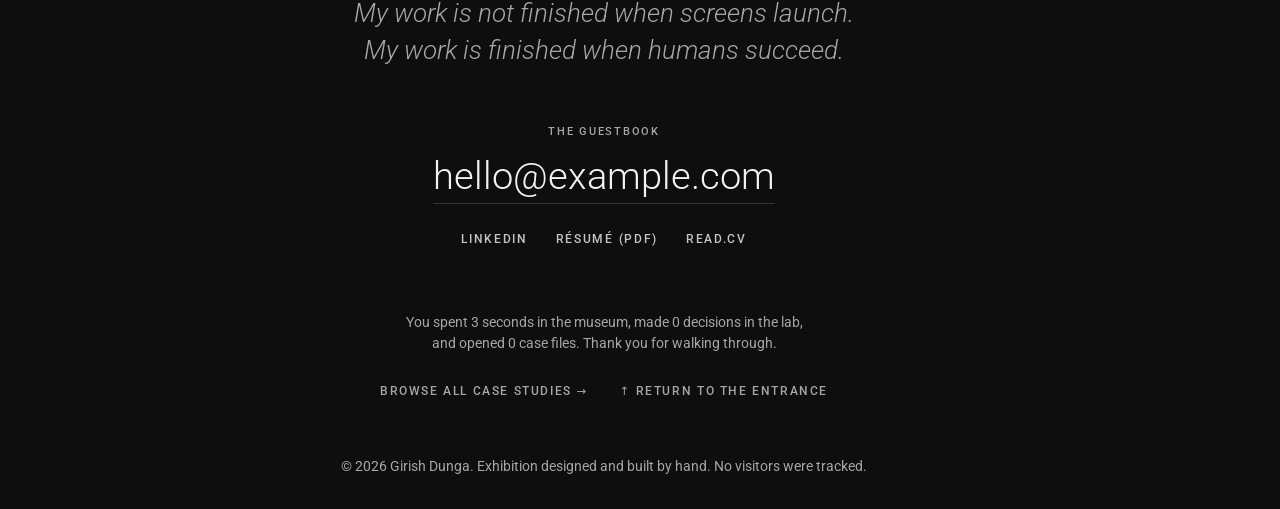
==== commit de6ea089: "Add files via upload" ====
--- a/index.html
+++ b/index.html
@@ -31,7 +31,7 @@
   <header class="museum-bar" data-theme="dark">
     <div class="bar-left">
       <p class="brand-tagline">The Museum of Human Decisions</p>
-      <p class="bar-here" aria-hidden="true"><span class="bar-here-no">01</span><span class="bar-here-of">/ 07</span><span class="bar-here-name">The Entrance</span></p>
+      <p class="bar-here" aria-hidden="true"><span class="bar-here-no">01</span><span class="bar-here-of">/ 08</span><span class="bar-here-name">The Entrance</span></p>
     </div>
     <div class="brand">
       <a class="wordmark" href="#entrance" aria-label="Girish Dunga. UX designer, product thinker, experience creator. Back to the entrance">
@@ -62,7 +62,8 @@
           <li><a href="#invisible-work"><span>04</span>The Invisible Work</a></li>
           <li><a href="#decision-lab"><span>05</span>The Decision Lab</a></li>
           <li><a href="#impact-gallery"><span>06</span>The Impact Gallery</a></li>
-          <li><a href="#reflection-room"><span>07</span>The Reflection Room</a></li>
+          <li><a href="#future-hub"><span>07</span>Future Hub</a></li>
+          <li><a href="#reflection-room"><span>08</span>The Reflection Room</a></li>
         </ol>
       </div>
     </nav>
@@ -80,7 +81,8 @@
         <li><a href="#invisible-work" data-room-link="invisible-work"><span class="fp-label"><span class="fp-here">You are here</span><span class="fp-name">The Invisible Work</span></span><span class="fp-num">04</span><span class="fp-dot" aria-hidden="true"></span></a></li>
         <li><a href="#decision-lab" data-room-link="decision-lab"><span class="fp-label"><span class="fp-here">You are here</span><span class="fp-name">The Decision Lab</span></span><span class="fp-num">05</span><span class="fp-dot" aria-hidden="true"></span></a></li>
         <li><a href="#impact-gallery" data-room-link="impact-gallery"><span class="fp-label"><span class="fp-here">You are here</span><span class="fp-name">The Impact Gallery</span></span><span class="fp-num">06</span><span class="fp-dot" aria-hidden="true"></span></a></li>
-        <li><a href="#reflection-room" data-room-link="reflection-room"><span class="fp-label"><span class="fp-here">You are here</span><span class="fp-name">The Reflection Room</span></span><span class="fp-num">07</span><span class="fp-dot" aria-hidden="true"></span></a></li>
+        <li><a href="#future-hub" data-room-link="future-hub"><span class="fp-label"><span class="fp-here">You are here</span><span class="fp-name">Future Hub</span></span><span class="fp-num">07</span><span class="fp-dot" aria-hidden="true"></span></a></li>
+        <li><a href="#reflection-room" data-room-link="reflection-room"><span class="fp-label"><span class="fp-here">You are here</span><span class="fp-name">The Reflection Room</span></span><span class="fp-num">08</span><span class="fp-dot" aria-hidden="true"></span></a></li>
       </ol>
     </div>
   </nav>
@@ -1690,10 +1692,49 @@
       </div>
     </section>
 
-    <!-- ============ ROOM 07 — THE REFLECTION ROOM ============ -->
-    <section id="reflection-room" class="room room--reflection" data-theme="dark" data-room-name="The Reflection Room" data-room-num="07" aria-labelledby="reflection-title">
+    <!-- ============ ROOM 07 — THE FUTURE HUMAN EXPERIENCE HUB ============ -->
+    <section id="future-hub" class="room room--future" data-theme="dark" data-room-name="The Future Human Experience Hub" data-room-num="07" aria-labelledby="future-title">
+      <header class="room-head">
+        <p class="room-num" aria-hidden="true">07</p>
+        <div>
+          <p class="placard-line" data-reveal>Room 07 &nbsp;·&nbsp; A day in the near future</p>
+          <h2 id="future-title" class="room-title" data-reveal>The Future Human Experience Hub</h2>
+          <p class="room-intro" data-reveal>
+            Seven people. One ordinary day, about ten years from now. Each one has an everyday problem, and a design idea
+            for how technology could help, while they stay in charge. Move through the day to meet them.
+          </p>
+        </div>
+      </header>
+
+      <div class="fd" data-fd>
+        <div class="fd-sky" aria-hidden="true">
+          <i class="fd-layer fd-layer--morning"></i><i class="fd-layer fd-layer--day"></i>
+          <i class="fd-layer fd-layer--evening"></i><i class="fd-layer fd-layer--night"></i>
+          <i class="fd-stars"></i>
+          <svg class="fd-path" viewBox="0 0 700 100" preserveAspectRatio="none"><polyline points=""/></svg>
+          <span class="fd-sun"></span>
+          <svg class="fd-land" viewBox="0 0 1400 120" preserveAspectRatio="none">
+            <path class="fd-hill" d="M0 70 C180 30 320 40 470 62 S760 92 930 58 S1240 30 1400 64 V120 H0Z"/>
+            <path class="fd-town" d="M0 120V96h60V80h34v16h40V70h28v26h70V86h46v-22h30v32h90V78h40v18h70V60h24v36h80V84h52v12h60V72h36v24h90V88h46V66h30v30h70V82h40v14h80V74h30v22h64V86h50v34Z"/>
+          </svg>
+          <div class="fd-clock"><b class="fd-time">07:10</b><span class="fd-part">Morning</span></div>
+          <p class="fd-tag">One day · about ten years from now</p>
+        </div>
+
+        <div class="fd-bar">
+          <ol class="fd-line" role="list" aria-label="Seven moments in the day. Choose one."></ol>
+          <button class="fd-play" type="button" aria-pressed="false"><span class="fd-play-i" aria-hidden="true"></span><span class="fd-play-t">Play the day</span></button>
+        </div>
+
+        <article class="fd-card" aria-live="polite" aria-atomic="true"></article>
+      </div>
+      <p class="fx-note">These are future design ideas, not real products. The people, stories and numbers are made up to explain each idea.</p>
+    </section>
+
+    <!-- ============ ROOM 08 — THE REFLECTION ROOM ============ -->
+    <section id="reflection-room" class="room room--reflection" data-theme="dark" data-room-name="The Reflection Room" data-room-num="08" aria-labelledby="reflection-title">
       <div class="reflection-inner">
-        <p class="placard-line" data-reveal>Room 07 &nbsp;·&nbsp; The Reflection Room</p>
+        <p class="placard-line" data-reveal>Room 08 &nbsp;·&nbsp; The Reflection Room</p>
         <h2 id="reflection-title" class="reflection-statement">Every interface changes a human story.</h2>
         <p class="reflection-coda" data-reveal>
           My work is not finished when screens launch.<br>
@@ -2150,9 +2191,9 @@
   </template>
 
   <!-- Process artefacts: one per case study, shown as its own chapter in the reader -->
-  <template id="artifact-patient" data-label="Customer journey">
+  <template id="artifact-patient" data-label="Walk in their shoes">
     <p class="art-intro">Ravi’s mornings weren’t a journey with an end. They were a loop. Watch him go round it, then see what the redesign turned it into.</p>
-    <div class="jr" data-journey>
+    <div class="jr" data-journey="patient">
       <div class="jr-top">
         <div class="jr-modes" role="group" aria-label="Which journey to show">
           <button class="jr-mode" type="button" data-mode="before" aria-pressed="true"><b>Before</b> a loop</button>
@@ -2221,9 +2262,9 @@
               <g class="jr-stops"></g>
 
               <!-- Ravi -->
-              <g class="jr-ravi" transform="translate(240 110)">
-                <g class="jr-ravi-in">
-                  <g class="jr-ravi-flip">
+              <g class="jr-who" transform="translate(240 110)">
+                <g class="jr-who-in">
+                  <g class="jr-who-flip">
                     <path class="jr-leg jr-leg--l" d="M0 -24L-6 0"/>
                     <path class="jr-leg jr-leg--r" d="M0 -24L6 0"/>
                     <path class="jr-coat" d="M-7 -50C-9 -40 -11 -30 -12 -22H12C11 -30 9 -40 7 -50Z"/>
@@ -2261,7 +2302,7 @@
 
       <div class="jr-foot">
         <ol class="jr-stoplist" role="list" aria-label="Stops on this journey"></ol>
-        <p class="jr-end" hidden><span>Fourth attempt, 07:42. Still no appointment.</span> <button class="jr-go-after" type="button">See the redesign <span aria-hidden="true">&rarr;</span></button></p>
+        <p class="jr-end" hidden><span class="jr-end-t"></span> <button class="jr-go-after" type="button">See the redesign <span aria-hidden="true">&rarr;</span></button></p>
       </div>
     </div>
     <p class="art-cap">The old journey had no end, only a restart every morning. The redesign’s one decision, availability before identity, turns the loop into a line: three taps, down from 11, and 41% fewer calls to the morning queue.</p>
@@ -2462,6 +2503,181 @@
     <p class="art-cap">What shipped is round 2 plus switchable factors: the agent recommends, the recruiter decides, and every override is logged to improve the next suggestion.</p>
   </template>
 
+  <template id="artifact-parent" data-label="Walk in their shoes">
+    <p class="art-intro">Aria’s day on one clock. Three doses, given by two parents. Watch where each dose gets written down, then try to answer Priya’s question at 2am: has it been given?</p>
+    <div class="jr dc" data-clock>
+      <div class="jr-top">
+        <div class="jr-modes" role="group" aria-label="Which version to show">
+          <button class="jr-mode" type="button" data-mode="before" aria-pressed="true"><b>Before</b> notes everywhere</button>
+          <button class="jr-mode" type="button" data-mode="after" aria-pressed="false"><b>After</b> one shared record</button>
+        </div>
+        <p class="jr-attempt" aria-live="off">Wednesday · 08:00</p>
+        <button class="jr-play" type="button" aria-label="Pause"><span aria-hidden="true">&#10074;&#10074;</span></button>
+      </div>
+
+      <div class="jr-main">
+        <div class="jr-stage">
+          <svg class="jr-svg dc-svg" viewBox="0 0 760 420" aria-hidden="true" focusable="false">
+            <defs>
+              <filter id="dc-sketch" x="-5%" y="-5%" width="110%" height="110%">
+                <feTurbulence type="fractalNoise" baseFrequency="0.04" numOctaves="2" seed="4" result="n">
+                  <animate class="jr-boil" attributeName="seed" values="4;8;13" dur=".48s" calcMode="discrete" repeatCount="indefinite"/>
+                </feTurbulence>
+                <feDisplacementMap in="SourceGraphic" in2="n" scale="2.2" xChannelSelector="R" yChannelSelector="G"/>
+              </filter>
+            </defs>
+            <g filter="url(#dc-sketch)">
+              <!-- the clock face: drawn by the script (ticks, night, doses) -->
+              <g class="dc-face"></g>
+              <path class="dc-day" d=""/>
+              <g class="dc-hand"><path d="M300 212V96"/><circle cx="300" cy="212" r="6"/></g>
+
+              <!-- Sam, asleep the whole time -->
+              <g class="dc-sam">
+                <path d="M18 106H140V124H18Z"/>
+                <circle class="jr-fill" cx="44" cy="98" r="11"/>
+                <path class="jr-fill" d="M56 104C80 94 118 96 138 104V118H56Z"/>
+                <path d="M39 98H43M47 98H51"/>
+                <g class="jr-zzz"><text x="62" y="84" class="jr-tx jr-tx--z">z</text><text x="74" y="72" class="jr-tx jr-tx--z">z</text><text x="88" y="60" class="jr-tx jr-tx--z">z</text></g>
+                <text x="18" y="148" class="jr-tx jr-tx--s jr-tx--l">Sam, asleep</text>
+                <text x="18" y="164" class="jr-tx jr-tx--s jr-tx--l dc-woken">not woken</text>
+              </g>
+
+              <!-- BEFORE: each dose is written somewhere different -->
+              <g class="jr-scene jr-scene--before">
+                <!-- 20:00 lives only in Sam's memory -->
+                <g class="dc-place" data-at="2">
+                  <path class="dc-cloud" d="M104 40C100 26 118 18 128 26C136 14 158 18 158 32C172 32 172 52 158 54C156 66 132 66 128 58C118 66 100 60 104 48C94 48 94 40 104 40Z"/>
+                  <circle cx="98" cy="64" r="3"/><circle cx="90" cy="76" r="2"/>
+                  <text x="132" y="45" class="jr-tx dc-mem">20:00 ✓</text>
+                  <text x="196" y="34" class="dc-q">?</text>
+                </g>
+                <path class="dc-trace" data-at="2" d="M170 137C170 100 168 70 162 50"/>
+                <!-- 14:00 lives in a text -->
+                <g class="dc-place" data-at="1">
+                  <rect x="56" y="296" width="54" height="92" rx="9"/>
+                  <path d="M76 304h14"/>
+                  <rect class="dc-bub" x="62" y="320" width="42" height="16" rx="6"/>
+                  <text x="83" y="331" class="jr-tx jr-tx--xs dc-bubt">gave it</text>
+                  <text x="83" y="404" class="jr-tx jr-tx--s">A text</text>
+                  <text x="126" y="300" class="dc-q">?</text>
+                </g>
+                <path class="dc-trace" data-at="1" d="M225 342C190 346 150 340 112 330"/>
+                <!-- 08:00 lives on the fridge -->
+                <g class="dc-place" data-at="0">
+                  <rect x="600" y="290" width="62" height="110" rx="6"/>
+                  <path d="M600 330H662M652 302V320M652 340V366"/>
+                  <path class="jr-note" d="M612 344h28v22h-28z"/>
+                  <text x="626" y="359" class="jr-tx jr-tx--xs">8 ✓</text>
+                  <text x="631" y="414" class="jr-tx jr-tx--s">Fridge note</text>
+                  <text x="684" y="300" class="dc-q">?</text>
+                </g>
+                <path class="dc-trace" data-at="0" d="M430 287C500 300 560 330 610 350"/>
+              </g>
+
+              <!-- AFTER: one shared record, on everyone's phone -->
+              <g class="jr-scene jr-scene--after">
+                <g class="dc-record">
+                  <rect x="590" y="70" width="128" height="226" rx="16"/>
+                  <path d="M638 82h32"/>
+                  <text x="654" y="112" class="jr-tx jr-tx--s">Aria · shared</text>
+                  <g class="dc-row" data-at="0"><rect x="602" y="126" width="104" height="30" rx="8"/><text x="654" y="146" class="jr-tx dc-rowt">08:00 Priya ✓</text></g>
+                  <g class="dc-row" data-at="1"><rect x="602" y="164" width="104" height="30" rx="8"/><text x="654" y="184" class="jr-tx dc-rowt">14:00 Sam ✓</text></g>
+                  <g class="dc-row" data-at="2"><rect x="602" y="202" width="104" height="30" rx="8"/><text x="654" y="222" class="jr-tx dc-rowt">20:00 Sam ✓</text></g>
+                  <text x="654" y="276" class="jr-tx jr-tx--s">Seen by both</text>
+                </g>
+                <path class="dc-trace dc-trace--after" data-at="3" d="M170 137C300 20 520 40 600 216"/>
+              </g>
+
+              <!-- Priya, at 02:10 -->
+              <g class="dc-priya" transform="translate(536 262) scale(1.3)">
+                <path class="jr-leg" d="M0 -24L-6 0"/><path class="jr-leg" d="M0 -24L6 0"/>
+                <path class="jr-coat" d="M-7 -50C-10 -40 -13 -30 -14 -22H14C13 -30 10 -40 7 -50Z"/>
+                <path class="jr-arm" d="M6 -46L-6 -32"/><path class="jr-arm" d="M-6 -46L14 -38"/>
+                <g class="jr-syringe"><path d="M14 -40H30M30 -40H34M16 -42V-38M22 -42V-38"/></g>
+                <rect class="jr-held-phone" x="13" y="-45" width="7" height="11" rx="1.5"/>
+                <circle class="jr-head" cx="0" cy="-60" r="9"/>
+                <path class="jr-hair" d="M-9 -60C-11 -72 10 -73 9 -60M-9 -60C-10 -54 -9 -50 -8 -48"/>
+                <circle class="jr-fill" cx="2" cy="-72" r="4"/>
+                <circle class="jr-eye" cx="-3.2" cy="-61" r="1.1"/><circle class="jr-eye" cx="3" cy="-61" r="1.1"/>
+                <path class="jr-brow" d="M-5 -66L-1.5 -64M1.5 -64L5 -66"/>
+                <path class="jr-mouth" d="M-4 -54C-2 -57 2 -57 4 -54"/>
+                <g class="jr-bubble" transform="translate(-24 -96)">
+                  <path d="M-15 0C-17 -10 -6 -15 0 -12C6 -16 17 -11 15 -1C19 7 8 13 0 10C-8 14 -19 8 -15 0Z"/>
+                  <circle cx="12" cy="16" r="3"/><circle cx="17" cy="23" r="1.8"/>
+                  <text x="0" y="4" class="jr-tx jr-bubble-t">?</text>
+                </g>
+              </g>
+            </g>
+          </svg>
+        </div>
+
+        <div class="jr-card" aria-live="polite" aria-atomic="true">
+          <p class="jr-card-k"><span class="jr-card-n">01</span><span class="jr-card-time"></span></p>
+          <h4 class="jr-card-h"></h4>
+          <div class="jr-ui" aria-hidden="true" hidden></div>
+          <dl class="jr-fields">
+            <div class="jr-f jr-f--do"><dt></dt><dd></dd></div>
+            <div class="jr-f jr-f--think"><dt></dt><dd></dd></div>
+            <div class="jr-f jr-f--pain"><dt></dt><dd></dd></div>
+            <div class="jr-f jr-f--opp"><dt></dt><dd></dd></div>
+          </dl>
+        </div>
+      </div>
+
+      <div class="jr-foot">
+        <ol class="jr-stoplist" role="list" aria-label="Moments in Aria’s day"></ol>
+        <p class="jr-end" hidden><span class="jr-end-t"></span> <button class="jr-go-after" type="button">See the redesign <span aria-hidden="true">&rarr;</span></button></p>
+      </div>
+    </div>
+    <p class="art-cap">Before, the answer was split between a fridge note, a text and the memory of someone asleep. After, every dose is written in one place with a name on it, and nobody has to be woken to find out: 0 double doses in the eight-week pilot.</p>
+  </template>
+
+  <template id="shots-parent">
+    <figure class="shot shot--phone">
+      <div aria-hidden="true" class="device device--phone m-care m-lockbg">
+        <div class="m-status"><b></b><span class="m-status-i"><i></i><i></i><i></i></span></div>
+        <div class="m-body ui-in">
+          <p class="ui-lock-t">02:11</p><p class="ui-lock-d">Thursday</p>
+          <div class="ui-widget"><p class="ui-w-h"><i></i>Aria’s medicine</p>
+            <p class="ui-w-r"><span>08:00</span><b>Priya</b><em>✓</em></p>
+            <p class="ui-w-r"><span>14:00</span><b>Sam</b><em>✓</em></p>
+            <p class="ui-w-r is-hl"><span>20:00</span><b>Sam</b><em>✓</em></p>
+            <p class="ui-w-r is-next"><span>08:00</span><b>Next dose</b><em>Record</em></p></div>
+        </div>
+      </div>
+      <figcaption><b>01</b> The answer on the lock screen: who gave each dose, readable in a glance at 2am.</figcaption>
+    </figure>
+    <figure class="shot shot--phone">
+      <div aria-hidden="true" class="device device--phone m-care">
+        <div class="m-status"><b>9:41</b><span class="m-status-i"><i></i><i></i><i></i></span></div>
+        <div class="m-body ui-in">
+          <p class="ui-app-k">Aria · Amoxicillin 5 ml</p><p class="ui-app-h">Day 3</p>
+          <div class="ui-members"><i class="ui-av ui-av--p">P</i><i class="ui-av ui-av--s">S</i><i class="ui-av ui-av--g">+</i><span>Everyone in the household sees this</span></div>
+          <div class="ui-row"><span>08:00</span><i class="ui-av ui-av--p">P</i><b>Given by Priya</b></div>
+          <div class="ui-row"><span>14:00</span><i class="ui-av ui-av--s">S</i><b>Given by Sam</b></div>
+          <div class="ui-row is-hl"><span>20:00</span><i class="ui-av ui-av--s">S</i><b>Given by Sam</b></div>
+          <div class="ui-row is-next"><span>08:00</span><i class="ui-av"></i><b>Not yet</b></div>
+          <div class="m-dock"><span class="m-btn">Record a dose</span></div>
+        </div>
+      </div>
+      <figcaption><b>02</b> One timeline per child, shared by every adult. A name on every dose.</figcaption>
+    </figure>
+    <figure class="shot shot--phone">
+      <div aria-hidden="true" class="device device--phone m-care">
+        <div class="m-status"><b>9:41</b><span class="m-status-i"><i></i><i></i><i></i></span></div>
+        <div class="m-body ui-in">
+          <p class="ui-app-k">Aria · Amoxicillin 5 ml</p><p class="ui-app-h">Day 2</p>
+          <div class="ui-row"><span>08:00</span><i class="ui-av ui-av--s">S</i><b>Given by Sam</b></div>
+          <div class="ui-row ui-row--fix"><span>14:00</span><i class="ui-av ui-av--s">S</i><b>Given by Sam<small><s>Priya</s> · corrected by Sam</small></b></div>
+          <p class="ui-chip">Corrections are shown to everyone, never hidden.</p>
+          <div class="ui-row"><span>20:00</span><i class="ui-av ui-av--p">P</i><b>Given by Priya</b></div>
+        </div>
+      </div>
+      <figcaption><b>03</b> Mistakes can be corrected, and the correction stays visible.</figcaption>
+    </figure>
+  </template>
+
   <!-- Case study reader: one place to read every case study, with an index, previous and next, and a link per case -->
   <dialog class="exhibit-dialog" id="exhibit-dialog" aria-labelledby="dlg-title">
     <div class="dlg-bar">
@@ -2496,6 +2712,20 @@
     </div>
   </dialog>
 
+  <!-- Future Human Experience Hub: one idea, opened as its full story -->
+  <dialog class="fx-case" id="fx-case" aria-labelledby="fx-case-title">
+    <div class="fxc-bar">
+      <p class="fxc-crumb"><span>Future Human Experience Hub</span><b class="fxc-crumb-d"></b></p>
+      <div class="fxc-steps">
+        <button class="fxc-btn fxc-prev" type="button" aria-label="Previous idea">&larr;</button>
+        <button class="fxc-btn fxc-next" type="button" aria-label="Next idea">&rarr;</button>
+      </div>
+      <button class="fxc-btn fxc-close" type="button" aria-label="Close and return to the day"><span class="fxc-long">Back to the day</span><span aria-hidden="true">&times;</span></button>
+      <span class="fxc-progress" aria-hidden="true"></span>
+    </div>
+    <div class="fxc-body"></div>
+  </dialog>
+
   <script src="https://cdnjs.cloudflare.com/ajax/libs/gsap/3.12.5/gsap.min.js"></script>
   <script src="js/main.js"></script>
 </body>
--- a/css/style.css
+++ b/css/style.css
@@ -2366,7 +2366,7 @@
 .jr-leg--l { transform-origin: 100% 0; } .jr-leg--r { transform-origin: 0 0; }
 .jr.is-walking .jr-leg--l { animation: jr-step .42s ease-in-out infinite alternate; }
 .jr.is-walking .jr-leg--r { animation: jr-step .42s ease-in-out infinite alternate-reverse; }
-.jr.is-walking .jr-ravi-in { animation: jr-bob .21s ease-in-out infinite alternate; }
+.jr.is-walking .jr-who-in { animation: jr-bob .21s ease-in-out infinite alternate; }
 @keyframes jr-step { from { transform: rotate(-16deg); } to { transform: rotate(16deg); } }
 @keyframes jr-bob { to { transform: translateY(-1.5px); } }
 .jr-svg .jr-bubble path, .jr-svg .jr-bubble circle { fill: var(--dlg-bg, #121212); stroke-width: 1.4; }
@@ -2412,6 +2412,476 @@
 }
 .jr-go-after:hover { opacity: .88; }
 @media (prefers-reduced-motion: reduce) {
-  .jr-scene--before .jr-track, .jr-card.is-in, .jr .jr-leg, .jr .jr-ravi-in { animation: none !important; }
+  .jr-scene--before .jr-track, .jr-card.is-in, .jr .jr-leg, .jr .jr-who-in { animation: none !important; }
   .jr-scene { transition: none; }
 }
+
+/* ---- The Parent: the medicine clock ---- */
+.jr-svg .jr-fill { fill: var(--dlg-bg, #121212); }
+.jr-svg .jr-note { fill: #F2F2F2; stroke: #F2F2F2; }
+.jr-tx--xs { font: 700 9px var(--font-body); fill: #121212; }
+.jr-tx--z { font: 600 14px var(--font-body); fill: var(--jr-muted); }
+.jr-zzz text { animation: jr-z 2.4s ease-in-out infinite; }
+.jr-zzz text:nth-child(2) { animation-delay: .4s; } .jr-zzz text:nth-child(3) { animation-delay: .8s; }
+@keyframes jr-z { 0%, 100% { opacity: .2; } 50% { opacity: 1; } }
+
+.dc-svg .dc-ring { stroke-width: 2.2; }
+.dc-svg .dc-tick { stroke-width: 1.2; opacity: .5; }
+.dc-svg .dc-night { stroke: color-mix(in srgb, currentColor 12%, transparent); stroke-width: 26; stroke-linecap: butt; }
+.dc-nightt { font-style: italic; }
+.dc-svg .dc-day { stroke: #ff3939; stroke-width: 3; opacity: .85; }
+.dc-svg .dc-hand path { stroke-width: 3; }
+.dc-svg .dc-hand circle { fill: var(--jr-ink); }
+.dc-hour { font-weight: 600; }
+
+/* doses on the ring: a dashed circle before it is given, a name once it is */
+.dc-svg .dc-dose circle { fill: var(--dlg-bg, #121212); stroke-dasharray: 3 3; opacity: .55; transition: opacity .4s ease; }
+.dc-ini { font: 700 11px var(--font-body); opacity: .35; }
+.dc-svg .dc-dose.is-on circle { opacity: 1; stroke-dasharray: none; }
+.dc-dose.is-on .dc-ini { opacity: 1; }
+.dc[data-mode="after"] .dc-dose.is-on circle { fill: #ff3939; stroke: #ff3939; }
+.dc[data-mode="after"] .dc-dose.is-on .dc-ini { fill: #FFFFFF; }
+.dc-svg .dc-now circle { fill: #ff3939; stroke: #ff3939; opacity: .35; }
+.dc-svg .dc-now.is-on circle { opacity: 1; }
+
+/* where each dose was written down */
+.dc-place, .dc-row { opacity: 0; transition: opacity .6s ease; }
+.dc-place.is-on, .dc-row.is-on { opacity: 1; }
+.dc-svg .dc-trace { stroke-dasharray: 5 6; stroke-width: 1.4; opacity: 0; transition: opacity .6s ease; }
+.dc-svg .dc-trace.is-on { opacity: .7; }
+.dc-svg .dc-trace.is-now { stroke: #ff3939; opacity: 1; }
+.dc-svg .dc-cloud { fill: var(--dlg-bg, #121212); }
+.dc-mem { font: 600 12px var(--font-body); }
+.dc-svg .dc-bub { fill: var(--jr-ink); }
+.dc-bubt { font-size: 8px; }
+.dc-q { font: 700 24px var(--font-body); fill: #ff3939; text-anchor: middle; opacity: 0; transition: opacity .4s ease; }
+.dc[data-stop="3"] .dc-q { opacity: 1; }
+.dc[data-stop="3"] .dc-mem { opacity: .35; }   /* the answer is there, but asleep */
+
+/* the shared record */
+.dc-svg .dc-record > rect { stroke-width: 2; }
+.dc-svg .dc-row rect { fill: color-mix(in srgb, #ff3939 14%, var(--dlg-bg, #121212)); stroke: #ff3939; }
+.dc-rowt { font: 600 11.5px var(--font-body); }
+.dc-svg .dc-trace--after.is-on { stroke: #ff3939; opacity: 1; stroke-width: 2; }
+.dc-woken { fill: #ff6b6b; opacity: 0; transition: opacity .4s ease; }
+.dc[data-mode="after"][data-stop="3"] .dc-woken { opacity: 1; }
+
+/* Priya appears for the 2am question; syringe before, phone after */
+.dc-priya { opacity: 0; transition: opacity .5s ease; }
+.dc[data-stop="3"] .dc-priya { opacity: 1; }
+.dc-svg .dc-priya .jr-head, .dc-svg .dc-priya .jr-coat { fill: var(--dlg-bg, #121212); }
+.dc-svg .dc-priya .jr-hair { stroke-width: 3; }
+.dc-svg .dc-priya .jr-eye { fill: var(--jr-ink); stroke: none; }
+.dc-svg .dc-priya .jr-bubble path, .dc-svg .dc-priya .jr-bubble circle { fill: var(--dlg-bg, #121212); }
+.jr-svg .jr-held-phone { fill: #ff3939; stroke: #ff3939; display: none; }
+.dc[data-mode="after"] .jr-held-phone { display: inline; }
+.dc[data-mode="after"] .jr-syringe { display: none; }
+
+/* ---- UI mockups: the shared medicine timeline ---- */
+.jr-ui { display: grid; justify-items: center; padding: 6px 0 4px; }
+.jr-ui[hidden] { display: none; }
+.ui-phone {
+  width: 220px; padding: 16px 14px 18px; border-radius: 28px; border: 6px solid #050505;
+  box-shadow: 0 0 0 1px rgba(255,255,255,.12), 0 24px 40px -24px rgba(0,0,0,.9);
+  background: #F7F6F2; color: #10241F; font-family: var(--font-body);
+  animation: ui-in .5s var(--ease-out);
+}
+@keyframes ui-in { from { opacity: 0; transform: translateY(10px) scale(.98); } }
+.ui-lock, .m-lockbg { background: linear-gradient(170deg, #1C2B3A, #0B1118); color: #FFFFFF; }
+.ui-lock-t { font: 200 46px/1 var(--font-body); text-align: center; letter-spacing: -.02em; }
+.ui-lock-d { margin: 4px 0 14px; font-size: 12.5px; text-align: center; opacity: .8; }
+.ui-widget { display: grid; gap: 4px; padding: 10px 12px; border-radius: 16px; background: rgba(255,255,255,.14); -webkit-backdrop-filter: blur(10px); backdrop-filter: blur(10px); }
+.ui-w-h { display: flex; align-items: center; gap: 6px; margin-bottom: 2px; font: 600 11.5px/1.3 var(--font-body); }
+.ui-w-h i { width: 14px; height: 14px; border-radius: 4px; background: #0E6B5C; }
+.ui-w-r { display: grid; grid-template-columns: 40px 1fr auto; gap: 6px; font-size: 12px; opacity: .85; }
+.ui-w-r b { font-weight: 600; }
+.ui-w-r em { font-style: normal; color: #7FE0C8; }
+.ui-w-r.is-hl { opacity: 1; padding: 3px 6px; margin: 0 -6px; border-radius: 8px; background: rgba(255,255,255,.18); }
+.ui-w-r.is-next em { color: #FFFFFF; font-weight: 600; font-size: 11px; }
+.ui-app-k { font: 600 10px/1.3 var(--font-body); letter-spacing: .06em; text-transform: uppercase; color: #5E6F6A; }
+.ui-app-h { margin: 2px 0 10px; font: 650 22px/1.1 var(--font-body); }
+.ui-row { display: grid; grid-template-columns: 40px 26px 1fr; align-items: center; gap: 6px; padding: 8px 8px; margin-bottom: 5px; border-radius: 10px; background: #FFFFFF; box-shadow: inset 0 0 0 1px #E2E0D8; font-size: 12px; }
+.ui-row span { font-weight: 600; font-variant-numeric: tabular-nums; color: #5E6F6A; }
+.ui-row b { font-weight: 600; }
+.ui-row small { display: block; font-weight: 400; font-size: 10.5px; color: #5E6F6A; }
+.ui-row.is-hl { box-shadow: inset 0 0 0 1.5px #0E6B5C; background: #DDF0EB; }
+.ui-row.is-next { background: transparent; box-shadow: inset 0 0 0 1px #E2E0D8; color: #8A9792; }
+.ui-row--fix { box-shadow: inset 0 0 0 1.5px #E39A2D; background: #FFF4E5; }
+.ui-av { display: grid; place-items: center; width: 22px; height: 22px; border-radius: 50%; border: 1.5px dashed #B9C3BF; font: 700 10px/1 var(--font-body); font-style: normal; color: #FFFFFF; }
+.ui-av--p { border: 0; background: #8A4FBF; } .ui-av--s { border: 0; background: #2F6FB5; } .ui-av--g { border: 1.5px dashed #0E6B5C; color: #0E6B5C; }
+.ui-chip { margin: 4px 0 6px; padding: 7px 10px; border-radius: 10px; background: #DDF0EB; color: #0E6B5C; font-size: 11.5px; font-weight: 600; }
+.ui-who { display: grid; grid-template-columns: 1fr 1fr; gap: 8px; margin-bottom: 12px; }
+.ui-who span { display: grid; place-items: center; height: 44px; border-radius: 12px; background: #FFFFFF; box-shadow: inset 0 0 0 1px #E2E0D8; font-weight: 600; font-size: 13px; }
+.ui-who .is-on { box-shadow: inset 0 0 0 2px #0E6B5C; background: #DDF0EB; color: #0E6B5C; }
+.ui-btn { display: grid; place-items: center; height: 42px; border-radius: 12px; background: #0E6B5C; color: #FFFFFF; font: 600 13px/1 var(--font-body); }
+.ui-note { margin-top: 10px; font-size: 11px; line-height: 1.45; color: #5E6F6A; }
+.ui-members { display: flex; align-items: center; gap: 4px; margin-bottom: 10px; font-size: 10.5px; color: #5E6F6A; }
+.ui-members span { margin-left: 4px; }
+.ui-in { gap: 0; }
+.m-lockbg .ui-lock-t { margin-top: 20px; }
+@media (prefers-reduced-motion: reduce) { .jr-zzz text, .ui-phone { animation: none; } .dc-place, .dc-row, .dc-trace, .dc-priya, .dc-q { transition: none; } }
+
+/* ==========================================================================
+   Room 07 — The Future Human Experience Hub: one day in the near future
+   ========================================================================== */
+.room--future { --bg: #05060A; --fx-h: 0; }
+.fd { --fd-h: 30; --fd-p: 0; max-width: 1400px; margin: 0 auto; display: grid; gap: 18px; }
+
+/* the sky: four times of day cross-fade, the sun (or moon) moves along its path */
+.fd-sky { position: relative; height: clamp(220px, 28vw, 320px); border-radius: var(--radius-panel); overflow: hidden; isolation: isolate; border: var(--rule); background: #05060A; }
+.fd-layer { position: absolute; inset: 0; opacity: 0; transition: opacity 1.4s ease; }
+.fd-layer--morning { background: linear-gradient(180deg, #141a33 0%, #4a3350 55%, #c0694a 100%); }
+.fd-layer--day { background: linear-gradient(180deg, #0c2a52 0%, #285c8c 60%, #7fb2d4 100%); }
+.fd-layer--evening { background: linear-gradient(180deg, #231a42 0%, #74435a 60%, #e08a4c 100%); }
+.fd-layer--night { background: linear-gradient(180deg, #02030a 0%, #0a1130 65%, #18204a 100%); }
+.fd[data-part="morning"] .fd-layer--morning, .fd[data-part="day"] .fd-layer--day,
+.fd[data-part="evening"] .fd-layer--evening, .fd[data-part="night"] .fd-layer--night { opacity: 1; }
+.fd-stars { position: absolute; inset: 0 0 40% 0; opacity: 0; transition: opacity 1.4s ease;
+  background-image: radial-gradient(1.2px 1.2px at 12% 22%, #fff, transparent), radial-gradient(1px 1px at 28% 48%, #fff, transparent),
+    radial-gradient(1.4px 1.4px at 46% 16%, #fff, transparent), radial-gradient(1px 1px at 63% 38%, #fff, transparent),
+    radial-gradient(1.2px 1.2px at 78% 12%, #fff, transparent), radial-gradient(1px 1px at 90% 44%, #fff, transparent),
+    radial-gradient(1px 1px at 35% 8%, #fff, transparent), radial-gradient(1.2px 1.2px at 56% 56%, #fff, transparent); }
+.fd[data-part="night"] .fd-stars { opacity: .85; }
+.fd-path { position: absolute; inset: 0; width: 100%; height: 100%; }
+.fd-path polyline { fill: none; stroke: rgba(255,255,255,.35); stroke-width: 1.5; stroke-dasharray: 2 7; stroke-linecap: round; vector-effect: non-scaling-stroke; }
+.fd-sun {
+  position: absolute; left: 7%; top: 70%; width: clamp(40px, 5vw, 64px); aspect-ratio: 1; border-radius: 50%; transform: translate(-50%, -50%);
+  background: radial-gradient(circle at 40% 38%, #fff8e0, #ffd27a 45%, #ff9a4a 100%);
+  box-shadow: 0 0 40px 10px rgba(255,190,110,.45), 0 0 120px 40px rgba(255,160,80,.18);
+  transition: left 1.1s var(--ease-out), top 1.1s var(--ease-out), background .8s ease, box-shadow .8s ease;
+}
+.fd[data-part="night"] .fd-sun { background: radial-gradient(circle at 40% 38%, #ffffff, #dfe4f2 70%, #b9c1d8 100%); box-shadow: inset -12px -4px 0 0 rgba(10,17,48,.9), 0 0 40px 6px rgba(200,215,255,.25); }
+.fd-land { position: absolute; left: 0; right: 0; bottom: 0; width: 100%; height: 34%; }
+.fd-hill { fill: rgba(5,6,10,.55); }
+.fd-town { fill: #07080d; }
+.fd-clock { position: absolute; left: 24px; top: 18px; display: grid; gap: 2px; color: #fff; text-shadow: 0 2px 20px rgba(0,0,0,.35); }
+.fd-time { font: 200 clamp(36px, 5vw, 60px)/1 var(--font-display); letter-spacing: -.03em; font-variant-numeric: tabular-nums; }
+.fd-part { font: 600 11px/1.4 var(--font-mono); letter-spacing: .2em; text-transform: uppercase; opacity: .85; }
+.fd-tag { position: absolute; right: 24px; top: 22px; font: 600 10.5px/1.4 var(--font-mono); letter-spacing: .18em; text-transform: uppercase; color: rgba(255,255,255,.8); }
+
+/* the day's seven stops */
+.fd-bar { display: flex; align-items: stretch; gap: 12px; }
+.fd-line {
+  position: relative; flex: 1; display: grid; grid-template-columns: repeat(7, minmax(104px, 1fr)); list-style: none; margin: 0; padding: 0;
+  overflow-x: auto; scrollbar-width: none;
+}
+.fd-line::-webkit-scrollbar { display: none; }
+.fd-stop {
+  position: relative; width: 100%; display: grid; justify-items: center; gap: 6px; padding: 12px 6px 14px; border: 0; border-radius: var(--radius-control);
+  background: transparent; color: var(--muted); font: inherit; text-align: center; cursor: pointer; transition: background .25s ease, color .25s ease;
+}
+.fd-stop::before { content: ""; position: absolute; left: 0; right: 0; top: 41px; height: 2px; background: var(--line); }
+.fd-line li:first-child .fd-stop::before { left: 50%; }
+.fd-line li:last-child .fd-stop::before { right: 50%; }
+.fd-stop.is-past::before, .fd-stop[aria-pressed="true"]::before { background: rgba(255,255,255,.5); }
+.fd-stop[aria-pressed="true"]::before { background: linear-gradient(90deg, rgba(255,255,255,.5) 50%, var(--line) 50%); }
+.fd-line li:first-child .fd-stop[aria-pressed="true"]::before { background: var(--line); }
+.fd-line li:last-child .fd-stop[aria-pressed="true"]::before { background: rgba(255,255,255,.5); }
+.fd-stop:hover { background: var(--surface); color: var(--ink); }
+.fd-stop:focus-visible { outline: 2px solid var(--ink); outline-offset: 2px; }
+.fd-stop-t { font: 600 11px/1.4 var(--font-mono); letter-spacing: .12em; font-variant-numeric: tabular-nums; }
+.fd-dot { position: relative; z-index: 1; width: 14px; height: 14px; border-radius: 50%; background: var(--bg, #05060A); border: 2px solid rgba(255,255,255,.4); transition: transform .3s var(--ease-out), background .3s ease, border-color .3s ease, box-shadow .3s ease; }
+.fd-stop.is-past .fd-dot { background: rgba(255,255,255,.5); border-color: transparent; }
+.fd-stop[aria-pressed="true"] .fd-dot { transform: scale(1.35); background: hsl(var(--h), 85%, 62%); border-color: #fff; box-shadow: 0 0 0 6px hsla(var(--h), 85%, 62%, .22); }
+.fd-stop-n { font: 500 15px/1.2 var(--font-display); color: var(--ink); }
+.fd-stop-d { font-size: 12px; }
+.fd-stop[aria-pressed="true"] { color: var(--ink); }
+.fd-stop[aria-pressed="true"] .fd-stop-n { color: hsl(var(--h), 90%, 76%); }
+.fd-play {
+  flex: none; align-self: center; display: inline-flex; align-items: center; gap: 10px; min-height: var(--control-h); padding: 0 18px;
+  border: var(--rule); border-radius: var(--radius-pill); background: var(--surface); color: var(--ink); font: 500 13px var(--font-body); cursor: pointer;
+}
+.fd-play:hover { background: var(--raised); }
+.fd-play-i { width: 0; height: 0; border-left: 9px solid currentColor; border-top: 6px solid transparent; border-bottom: 6px solid transparent; }
+.fd-play[aria-pressed="true"] .fd-play-i { width: 9px; height: 12px; border: 0; border-left: 3px solid currentColor; border-right: 3px solid currentColor; }
+
+/* the moment: problem → idea, three steps, and who stays in charge */
+.fd-card {
+  --h: 30; display: grid; gap: clamp(20px, 3vw, 40px); padding: var(--pad-panel); border: var(--rule); border-radius: var(--radius-panel);
+  background: radial-gradient(60% 90% at 0% 0%, hsla(var(--h), 85%, 55%, .14), transparent 70%), var(--surface);
+}
+@media (min-width: 980px) { .fd-card { grid-template-columns: minmax(240px, 300px) 1fr; } }
+.fd-head { display: grid; align-content: start; gap: 10px; }
+.fd-k { display: flex; gap: 10px; font: 600 11px/1.4 var(--font-mono); letter-spacing: .16em; text-transform: uppercase; color: var(--muted); }
+.fd-k b { color: hsl(var(--h), 90%, 72%); }
+.fd-name { margin: 0; font: 300 clamp(32px, 4vw, 46px)/1 var(--font-display); letter-spacing: -.02em; color: var(--ink); }
+.fd-who { margin: 0; font-size: 15px; line-height: 1.5; color: var(--muted); }
+.fd-open {
+  justify-self: start; margin-top: 10px; display: inline-flex; align-items: center; gap: 8px; min-height: var(--control-h); padding: 0 20px;
+  border: 0; border-radius: var(--radius-pill); background: var(--ink); color: var(--on-ink); font: 500 14px var(--font-body); cursor: pointer;
+}
+.fd-open span { transition: transform .25s var(--ease-out); }
+.fd-open:hover span { transform: translateX(4px); }
+.fd-main { display: grid; gap: 22px; }
+.fd-label { margin: 0 0 8px; font: 600 10.5px/1.4 var(--font-mono); letter-spacing: .16em; text-transform: uppercase; color: var(--muted); }
+.fd-pair { display: grid; gap: 12px; align-items: stretch; }
+@media (min-width: 720px) { .fd-pair { grid-template-columns: 1fr 40px 1fr; } }
+.fd-box { padding: var(--pad-card); border-radius: var(--radius-card); border: var(--rule); }
+.fd-box p:last-child { margin: 0; font: 400 17px/1.45 var(--font-display); color: var(--ink); }
+.fd-box--now { background: rgba(255,255,255,.02); }
+.fd-box--now p:last-child { color: var(--muted); }
+.fd-box--idea { border-color: hsla(var(--h), 85%, 65%, .5); background: hsla(var(--h), 85%, 55%, .1); }
+.fd-box--idea .fd-label { color: hsl(var(--h), 90%, 74%); }
+.fd-arrow { position: relative; place-self: center; width: 40px; height: 2px; background: hsl(var(--h), 85%, 65%); }
+.fd-arrow::after { content: ""; position: absolute; right: -1px; top: -5px; border-left: 9px solid hsl(var(--h), 85%, 65%); border-top: 6px solid transparent; border-bottom: 6px solid transparent; }
+@media (max-width: 719px) { .fd-arrow { width: 2px; height: 22px; } .fd-arrow::after { right: -5px; top: auto; bottom: -2px; border-left: 6px solid transparent; border-right: 6px solid transparent; border-top: 9px solid hsl(var(--h), 85%, 65%); border-bottom: 0; } }
+.fd-steps { display: grid; gap: 10px; list-style: none; margin: 0; padding: 0; }
+@media (min-width: 720px) { .fd-steps { grid-template-columns: repeat(3, 1fr); } }
+.fd-steps li { display: flex; gap: 12px; align-items: flex-start; padding: 14px 16px; border-radius: var(--radius-card); background: var(--raised); font-size: 14.5px; line-height: 1.45; color: var(--ink); }
+.fd-steps b { flex: none; display: grid; place-items: center; width: 26px; height: 26px; border-radius: 50%; background: hsl(var(--h), 85%, 62%); color: #0b0b0b; font: 600 12px var(--font-mono); }
+.fd-ctrl { display: flex; gap: 12px; align-items: center; margin: 0; padding: 14px 16px; border-radius: var(--radius-card); border: 1px dashed var(--line); font-size: 14.5px; line-height: 1.5; color: var(--muted); }
+.fd-ctrl b { color: var(--ink); font-weight: 600; }
+.fd-ctrl-i { flex: none; width: 18px; height: 20px; border-radius: 9px 9px 4px 4px; border: 2px solid var(--ink); border-bottom-width: 7px; }
+
+@media (prefers-reduced-motion: no-preference) {
+  .fd-card.is-in .fd-head > *, .fd-card.is-in .fd-pair > *, .fd-card.is-in .fd-steps li, .fd-card.is-in .fd-ctrl { animation: fd-in .7s var(--ease-out) both; }
+  .fd-card.is-in .fd-pair > :nth-child(2) { animation-delay: .1s; }
+  .fd-card.is-in .fd-pair > :nth-child(3) { animation-delay: .2s; }
+  .fd-card.is-in .fd-steps li { animation-delay: calc(.3s + var(--k) * .1s); }
+  .fd-card.is-in .fd-ctrl { animation-delay: .65s; }
+}
+@keyframes fd-in { from { opacity: 0; transform: translateY(12px); } to { opacity: 1; transform: none; } }
+@media (prefers-reduced-motion: reduce) { .fd-sun, .fd-layer, .fd-stars { transition: none; } }
+
+.fx-note { max-width: 1400px; margin: 16px auto 0; font-size: 13px; line-height: 1.5; color: var(--muted); }
+@media (max-width: 640px) {
+  .fd-tag { display: none; }
+  .fd-clock { left: 16px; top: 14px; }
+  .fd-bar { flex-direction: column; }
+  .fd-play { align-self: flex-start; }
+}
+
+/* ==========================================================================
+   The immersive case study
+   ========================================================================== */
+.fx-case {
+  --fx-h: 0; --ink: #F2F4FF; --mute: rgba(225,232,255,.66); --line: rgba(225,232,255,.12);
+  width: 100%; max-width: none; height: 100%; max-height: none; margin: 0; padding: 0; border: 0;
+  overflow-y: auto; overscroll-behavior: contain; color: var(--ink);
+  background:
+    radial-gradient(70% 50% at 80% 0%, hsla(var(--fx-h), 90%, 50%, .18), transparent 70%),
+    radial-gradient(60% 50% at 0% 60%, hsla(calc(var(--fx-h) + 60), 90%, 50%, .08), transparent 70%),
+    #04050A;
+}
+.fx-case::backdrop { background: #000; }
+.fx-case[open] { animation: fxc-in .9s var(--ease-out); }
+@keyframes fxc-in { from { opacity: 0; transform: scale(1.04); filter: blur(10px); } }
+html:has(.fx-case[open]) { overflow: hidden; }
+
+.fxc-bar {
+  position: sticky; top: 0; z-index: 10; display: flex; align-items: center; gap: 10px; padding: 12px var(--gutter);
+  background: rgba(4,5,10,.72); -webkit-backdrop-filter: blur(16px); backdrop-filter: blur(16px); border-bottom: 1px solid var(--line);
+}
+.fxc-crumb { flex: 1; min-width: 0; display: flex; gap: 12px; align-items: baseline; font: 500 10.5px/1.4 var(--font-mono); letter-spacing: .16em; text-transform: uppercase; color: var(--mute); white-space: nowrap; overflow: hidden; }
+.fxc-crumb b { color: hsl(var(--fx-h), 95%, 74%); font-weight: 600; }
+.fxc-steps { display: flex; gap: 6px; }
+.fxc-btn {
+  display: inline-flex; align-items: center; justify-content: center; gap: 8px; min-width: 42px; min-height: 42px; padding: 8px 14px;
+  border: 1px solid var(--line); border-radius: var(--radius-pill); background: rgba(255,255,255,.03); color: var(--ink);
+  font: 500 13px/1 var(--font-body); cursor: pointer; transition: background .2s ease, border-color .2s ease;
+}
+.fxc-btn:hover { background: rgba(255,255,255,.08); border-color: rgba(255,255,255,.4); }
+.fxc-close span[aria-hidden] { font-size: 18px; line-height: 1; }
+.fxc-progress { position: absolute; left: 0; bottom: -1px; height: 2px; width: calc(var(--read, 0) * 100%); background: hsl(var(--fx-h), 95%, 65%); box-shadow: 0 0 12px hsl(var(--fx-h), 95%, 60%); }
+@media (max-width: 640px) { .fxc-long, .fxc-crumb span { display: none; } }
+
+.fxc-body { max-width: 1240px; margin: 0 auto; padding: 0 var(--gutter) 80px; }
+.fxc-hero { position: relative; display: grid; align-items: center; min-height: min(78vh, 760px); }
+@media (min-width: 900px) { .fxc-hero { grid-template-columns: 1fr 1fr; } }
+.fxc-orb { width: 100%; height: min(60vh, 560px); }
+@media (min-width: 900px) { .fxc-orb { order: 2; height: min(70vh, 640px); } }
+.fxc-hero-t { display: grid; gap: 16px; }
+.fxc-k { display: flex; align-items: baseline; gap: 12px; font: 500 11px/1.4 var(--font-mono); letter-spacing: .18em; text-transform: uppercase; color: var(--mute); }
+.fxc-k b { color: hsl(var(--fx-h), 95%, 72%); font-weight: 600; }
+.fxc-title { font: 100 clamp(64px, 10vw, 148px)/.9 var(--font-display); letter-spacing: -.045em; color: #FFFFFF; }
+.fxc-title:focus { outline: none; }
+.fxc-line { font: 300 clamp(20px, 2vw, 26px)/1.3 var(--font-display); color: var(--ink); }
+.fxc-prov {
+  max-width: 34ch; padding-left: 18px; border-left: 2px solid hsl(var(--fx-h), 95%, 65%);
+  font: italic 300 clamp(20px, 1.9vw, 26px)/1.35 var(--font-display); color: var(--mute);
+}
+.fxc-tag {
+  justify-self: start; display: inline-flex; padding: 5px 12px; border-radius: var(--radius-pill);
+  border: 1px solid hsla(var(--fx-h), 95%, 70%, .5); background: hsla(var(--fx-h), 95%, 60%, .1);
+  font: 600 10px/1.4 var(--font-mono); letter-spacing: .16em; text-transform: uppercase; color: hsl(var(--fx-h), 95%, 78%);
+}
+.fxc-tag--warn { margin-bottom: 18px; }
+
+/* section nav, pinned */
+.fxc-nav { position: sticky; top: 67px; z-index: 5; margin: 0 calc(var(--gutter) * -1) 24px; padding: 10px var(--gutter); background: rgba(4,5,10,.72); -webkit-backdrop-filter: blur(16px); backdrop-filter: blur(16px); border-bottom: 1px solid var(--line); }
+.fxc-nav ol { list-style: none; display: flex; gap: 6px; overflow-x: auto; scrollbar-width: none; margin: 0; padding: 0; }
+.fxc-nav ol::-webkit-scrollbar { display: none; }
+.fxc-nav a {
+  display: inline-flex; align-items: center; gap: 8px; min-height: 38px; padding: 6px 14px; border-radius: var(--radius-pill);
+  border: 1px solid var(--line); color: var(--ink); text-decoration: none; font: 500 13px/1 var(--font-body); white-space: nowrap;
+  transition: background .2s ease, border-color .2s ease;
+}
+.fxc-nav a b { font: 600 10px var(--font-mono); color: var(--mute); }
+.fxc-nav a:hover { border-color: rgba(255,255,255,.4); }
+.fxc-nav a[aria-current="true"] { background: #FFFFFF; color: #04050A; border-color: #FFFFFF; }
+.fxc-nav a[aria-current="true"] b { color: hsl(var(--fx-h), 80%, 40%); }
+
+.fxc-sec { padding: clamp(48px, 9vh, 100px) 0; border-top: 1px solid var(--line); scroll-margin-top: 130px; }
+.fxc-h { margin: 10px 0 24px; font: 200 clamp(34px, 4.2vw, 60px)/1.02 var(--font-display); letter-spacing: -.03em; color: #FFFFFF; }
+.fxc-lede { max-width: 56ch; margin-bottom: 28px; font: 300 clamp(18px, 1.5vw, 22px)/1.5 var(--font-display); color: var(--mute); }
+.fxc-mini { margin: 18px 0 10px; font: 600 10px/1.4 var(--font-mono); letter-spacing: .18em; text-transform: uppercase; color: var(--mute); }
+
+/* 01 scenario: a day, as a lit timeline */
+.fxc-day { list-style: none; display: grid; grid-template-columns: repeat(auto-fit, minmax(220px, 1fr)); gap: 14px; margin: 0; padding: 0; counter-reset: beat; }
+.fxc-day li {
+  position: relative; display: grid; gap: 10px; align-content: start; padding: 22px 20px 24px; border-radius: 20px;
+  background: linear-gradient(170deg, rgba(255,255,255,.07), rgba(255,255,255,.015)); border: 1px solid var(--line);
+}
+.fxc-day li::before { content: ""; position: absolute; left: 20px; right: 20px; top: 0; height: 2px; background: linear-gradient(90deg, hsl(var(--fx-h), 95%, 65%), transparent); }
+.fxc-time { font: 200 34px/1 var(--font-display); letter-spacing: -.02em; color: hsl(var(--fx-h), 95%, 78%); font-variant-numeric: tabular-nums; }
+.fxc-day p { font-size: 15.5px; line-height: 1.55; color: var(--ink); }
+.fxc-signals ul { list-style: none; display: flex; flex-wrap: wrap; gap: 8px; margin: 0; padding: 0; }
+.fxc-signals li { padding: 7px 14px; border-radius: var(--radius-pill); border: 1px dashed rgba(225,232,255,.3); font-size: 13.5px; color: var(--ink); }
+.fxc-signals li::before { content: "↗"; margin-right: 8px; color: hsl(var(--fx-h), 95%, 72%); }
+
+/* 02 framework: a ring of principles */
+.fxc-fw { display: grid; gap: 32px; align-items: center; }
+@media (min-width: 900px) { .fxc-fw { grid-template-columns: minmax(320px, 440px) 1fr; } }
+.fxc-ring { position: relative; width: min(100%, 440px); aspect-ratio: 1; margin: 0 auto; }
+.fxc-ring svg { position: absolute; inset: 8%; width: 84%; height: 84%; }
+.fxc-ring svg circle, .fxc-ring svg path { fill: none; stroke: rgba(225,232,255,.14); stroke-width: 1; }
+.fxc-ring svg circle:first-child { stroke: hsla(var(--fx-h), 95%, 70%, .35); stroke-dasharray: 3 6; }
+.fxc-ring-c { position: absolute; left: 50%; top: 50%; transform: translate(-50%, -50%); width: 34%; text-align: center; font: 300 15px/1.25 var(--font-display); color: #FFFFFF; }
+.fxc-p {
+  position: absolute; display: grid; gap: 4px; width: 42%; padding: 12px 14px; border-radius: 16px; text-align: left; cursor: pointer;
+  background: rgba(10,12,22,.75); border: 1px solid var(--line); color: var(--ink); font: 500 13.5px/1.3 var(--font-body);
+  -webkit-backdrop-filter: blur(10px); backdrop-filter: blur(10px); transition: border-color .25s ease, background .25s ease, transform .4s var(--ease-out);
+}
+.fxc-p b { font: 600 10px var(--font-mono); letter-spacing: .14em; color: hsl(var(--fx-h), 95%, 72%); }
+.fxc-p--0 { left: 29%; top: 0; } .fxc-p--1 { right: 0; top: 40%; } .fxc-p--2 { left: 29%; bottom: 0; } .fxc-p--3 { left: 0; top: 40%; }
+.fxc-p:hover { border-color: rgba(255,255,255,.4); transform: scale(1.03); }
+.fxc-p[aria-pressed="true"] { background: hsla(var(--fx-h), 90%, 55%, .22); border-color: hsl(var(--fx-h), 95%, 70%); box-shadow: 0 0 30px -6px hsla(var(--fx-h), 95%, 60%, .6); }
+.fxc-fw-read { display: grid; gap: 8px; }
+.fxc-fw-read.is-in > :nth-child(-n+3) { animation: ps-rise .5s var(--ease-out) both; }
+.fxc-fw-n { font: 600 11px var(--font-mono); letter-spacing: .16em; text-transform: uppercase; color: hsl(var(--fx-h), 95%, 72%); }
+.fxc-fw-t { font: 200 clamp(28px, 3vw, 40px)/1.1 var(--font-display); letter-spacing: -.02em; color: #FFFFFF; }
+.fxc-fw-d { max-width: 46ch; font: 300 18px/1.55 var(--font-display); color: var(--ink); }
+.fxc-anti { list-style: none; display: grid; gap: 6px; margin: 0; padding: 0; }
+.fxc-anti li { font-size: 14.5px; color: var(--mute); text-decoration: line-through; text-decoration-color: rgba(255,57,57,.7); }
+
+/* 03 prototype: a floating glass window */
+.fxc-proto {
+  position: relative; display: grid; justify-items: center; gap: 18px; padding: clamp(40px, 7vw, 90px) 16px; border-radius: 28px; perspective: 1200px;
+  background:
+    radial-gradient(60% 70% at 50% 40%, hsla(var(--fx-h), 90%, 55%, .22), transparent 70%),
+    linear-gradient(180deg, rgba(255,255,255,.03), rgba(255,255,255,0));
+  border: 1px solid var(--line); overflow: hidden;
+}
+.fxc-glass {
+  --rx: 0deg; --ry: 0deg;
+  width: min(100%, 460px); display: grid; gap: 10px; padding: 28px 28px 24px; border-radius: 32px;
+  background: linear-gradient(150deg, rgba(255,255,255,.18), rgba(255,255,255,.05));
+  border: 1px solid rgba(255,255,255,.22);
+  -webkit-backdrop-filter: blur(30px) saturate(160%); backdrop-filter: blur(30px) saturate(160%);
+  box-shadow: 0 50px 80px -40px rgba(0,0,0,.9), inset 0 1px 0 rgba(255,255,255,.3), 0 0 0 1px rgba(0,0,0,.2);
+  transform: rotateX(var(--rx)) rotateY(var(--ry)); transition: transform .5s var(--ease-out);
+}
+.fxc-glass.is-in > * { animation: ps-rise .55s var(--ease-out) both; }
+.fxc-glass.is-in > :nth-child(2) { animation-delay: .05s; } .fxc-glass.is-in > :nth-child(3) { animation-delay: .1s; } .fxc-glass.is-in > :nth-child(4) { animation-delay: .15s; }
+.fxc-glass-k { font: 600 10.5px/1.4 var(--font-mono); letter-spacing: .14em; text-transform: uppercase; color: hsl(var(--fx-h), 95%, 80%); }
+.fxc-glass-t { font: 400 clamp(22px, 2.4vw, 28px)/1.2 var(--font-body); letter-spacing: -.01em; color: #FFFFFF; }
+.fxc-glass-b { font-size: 15px; line-height: 1.5; color: rgba(240,244,255,.8); }
+.fxc-glass-c { display: flex; flex-wrap: wrap; gap: 8px; margin-top: 8px; }
+.fxc-glass-c button {
+  min-height: 44px; padding: 10px 18px; border-radius: var(--radius-pill); border: 1px solid rgba(255,255,255,.25);
+  background: rgba(255,255,255,.08); color: #FFFFFF; font: 500 14px/1.2 var(--font-body); cursor: pointer;
+  transition: background .2s ease, transform .2s ease;
+}
+.fxc-glass-c button:hover { background: rgba(255,255,255,.18); transform: translateY(-1px); }
+.fxc-glass-c button.is-primary { background: #FFFFFF; color: #04050A; border-color: #FFFFFF; }
+.fxc-glass-c button.is-restart { background: transparent; border-style: dashed; }
+.fxc-proto-d { font-size: 13.5px; color: var(--mute); text-align: center; }
+
+/* 04 system map */
+.fxc-map { display: grid; gap: 20px; align-items: center; }
+@media (min-width: 900px) { .fxc-map { grid-template-columns: 1fr 300px; } }
+.fxc-map-svg { width: 100%; height: auto; overflow: visible; font-family: var(--font-body); }
+.fxm-orbit { fill: none; stroke: rgba(225,232,255,.08); stroke-dasharray: 2 6; }
+.fxm-e { fill: none; stroke: rgba(225,232,255,.22); stroke-width: 1.2; transition: stroke .3s ease, opacity .3s ease; }
+@media (prefers-reduced-motion: no-preference) { .fxm-e { stroke-dasharray: 4 6; animation: jr-flow 1.4s linear infinite; animation-delay: var(--d); } }
+.fxm-el { font-size: 10px; fill: var(--mute); text-anchor: middle; opacity: 0; transition: opacity .3s ease; pointer-events: none; }
+.fxm-n { cursor: pointer; outline: none; }
+.fxm-n circle { fill: #0B0D18; stroke: rgba(225,232,255,.4); stroke-width: 1.4; transition: fill .3s ease, stroke .3s ease; }
+.fxm-n--person circle { stroke: hsl(var(--fx-h), 95%, 70%); }
+.fxm-n text { font-size: 12px; font-weight: 500; fill: var(--ink); text-anchor: middle; }
+.fxm-core circle { fill: hsla(var(--fx-h), 90%, 55%, .25); stroke: hsl(var(--fx-h), 95%, 70%); stroke-width: 2; }
+.fxm-core text { font: 600 12px var(--font-body); fill: #FFFFFF; text-anchor: middle; }
+.fxc-map-svg.has-focus .fxm-e:not(.is-on) { opacity: .15; }
+.fxc-map-svg.has-focus .fxm-n:not(.is-on) { opacity: .35; }
+.fxm-e.is-on { stroke: hsl(var(--fx-h), 95%, 70%); stroke-width: 2; }
+.fxm-el.is-on { opacity: 1; fill: #FFFFFF; }
+.fxm-n.is-on circle, .fxm-n:focus-visible circle { fill: hsla(var(--fx-h), 90%, 55%, .35); }
+.fxc-map-read { display: grid; gap: 8px; padding: 22px; border-radius: 20px; background: rgba(255,255,255,.04); border: 1px solid var(--line); }
+.fxc-map-read .fxc-mini { margin: 0; }
+.fxc-map-t { font: 200 28px/1.1 var(--font-display); color: #FFFFFF; }
+.fxc-map-d { font-size: 15px; line-height: 1.5; color: var(--ink); }
+
+/* 05 AI visualisation */
+.fxc-ai { display: grid; gap: 20px; align-items: center; }
+@media (min-width: 900px) { .fxc-ai { grid-template-columns: 1fr 320px; } }
+.fxc-ai-c { width: 100%; height: 340px; border-radius: 24px; background: radial-gradient(60% 70% at 52% 50%, hsla(var(--fx-h), 90%, 50%, .12), transparent 70%), rgba(255,255,255,.02); border: 1px solid var(--line); }
+.fxc-ai-side { display: grid; gap: 10px; }
+.fxc-ai-out { list-style: none; display: grid; gap: 12px; margin: 0; padding: 0; }
+.fxc-ai-out li { display: grid; grid-template-columns: 1fr auto; gap: 6px 12px; font-size: 14px; color: var(--ink); }
+.fxc-ai-out i { grid-column: 1 / -1; order: 3; position: relative; height: 6px; border-radius: 999px; background: rgba(255,255,255,.08); overflow: hidden; }
+.fxc-ai-out i::after { content: ""; position: absolute; inset: 0 auto 0 0; width: calc(var(--v) * 100%); border-radius: inherit; background: linear-gradient(90deg, hsl(var(--fx-h), 95%, 60%), hsl(calc(var(--fx-h) + 50), 95%, 70%)); }
+.fxc-ai.is-unc .fxc-ai-out i { background: repeating-linear-gradient(90deg, rgba(255,255,255,.14) 0 4px, transparent 4px 8px); }
+.fxc-ai-out b { font: 600 13px var(--font-mono); color: hsl(var(--fx-h), 95%, 78%); }
+.fxc-unc {
+  justify-self: start; min-height: 40px; margin-top: 6px; padding: 8px 16px; border-radius: var(--radius-pill);
+  border: 1px solid hsla(var(--fx-h), 95%, 70%, .5); background: transparent; color: #FFFFFF; font: 500 13px var(--font-body); cursor: pointer;
+}
+.fxc-unc[aria-pressed="true"] { background: hsla(var(--fx-h), 90%, 55%, .25); }
+.fxc-guard { list-style: none; display: grid; gap: 6px; margin: 0; padding: 0; }
+.fxc-guard li { display: flex; gap: 10px; font-size: 14px; line-height: 1.45; color: var(--ink); }
+.fxc-guard li::before { content: "⛉"; color: hsl(var(--fx-h), 95%, 72%); }
+.fxc-ai-in { margin-top: 14px; font-size: 13px; color: var(--mute); }
+
+/* 06 impact simulation */
+.fxc-sim { display: grid; gap: 28px; }
+@media (min-width: 900px) { .fxc-sim { grid-template-columns: 1fr 1.2fr; align-items: start; } }
+.fxc-sim-in { display: grid; gap: 18px; }
+.fxc-slider { display: grid; grid-template-columns: 1fr auto; gap: 8px; font-size: 14.5px; color: var(--ink); }
+.fxc-slider output { font: 300 22px/1 var(--font-display); color: #FFFFFF; font-variant-numeric: tabular-nums; }
+.fxc-slider input {
+  grid-column: 1 / -1; -webkit-appearance: none; appearance: none; width: 100%; height: 30px; background: transparent; cursor: pointer;
+}
+.fxc-slider input::-webkit-slider-runnable-track { height: 4px; border-radius: 999px; background: linear-gradient(90deg, hsl(var(--fx-h), 95%, 62%) var(--fill, 50%), rgba(255,255,255,.12) 0); }
+.fxc-slider input::-moz-range-track { height: 4px; border-radius: 999px; background: rgba(255,255,255,.12); }
+.fxc-slider input::-moz-range-progress { height: 4px; border-radius: 999px; background: hsl(var(--fx-h), 95%, 62%); }
+.fxc-slider input::-webkit-slider-thumb { -webkit-appearance: none; width: 20px; height: 20px; margin-top: -8px; border-radius: 50%; background: #FFFFFF; box-shadow: 0 0 0 6px hsla(var(--fx-h), 95%, 62%, .25); }
+.fxc-slider input::-moz-range-thumb { width: 18px; height: 18px; border: 0; border-radius: 50%; background: #FFFFFF; box-shadow: 0 0 0 6px hsla(var(--fx-h), 95%, 62%, .25); }
+.fxc-slider input:focus-visible { outline: 2px solid #FFFFFF; outline-offset: 2px; border-radius: 999px; }
+.fxc-assume { list-style: none; display: grid; gap: 4px; margin: 0; padding: 0; font-size: 13px; color: var(--mute); }
+.fxc-assume li::before { content: "— "; }
+.fxc-sim-out { list-style: none; display: grid; gap: 14px; margin: 0; padding: 0; }
+.fxc-sim-out li { display: grid; grid-template-columns: 1fr auto; gap: 8px 16px; padding: 18px 20px; border-radius: 20px; background: rgba(255,255,255,.04); border: 1px solid var(--line); }
+.fxc-sim-out span { font-size: 14.5px; color: var(--ink); align-self: center; }
+.fxc-sim-out b { font: 100 clamp(30px, 3.2vw, 44px)/1 var(--font-display); letter-spacing: -.02em; color: #FFFFFF; font-variant-numeric: tabular-nums; }
+.fxc-sim-out i { grid-column: 1 / -1; height: 4px; border-radius: 999px; background: rgba(255,255,255,.08); overflow: hidden; }
+.fxc-sim-out em { display: block; height: 100%; width: 0; border-radius: inherit; background: linear-gradient(90deg, hsl(var(--fx-h), 95%, 60%), hsl(calc(var(--fx-h) + 50), 95%, 70%)); transition: width .35s var(--ease-out); }
+.fxc-sim-out li.is-zero { background: hsla(var(--fx-h), 90%, 55%, .08); border-color: hsla(var(--fx-h), 95%, 70%, .35); }
+.fxc-sim-out li.is-zero b { color: hsl(var(--fx-h), 95%, 78%); }
+
+/* next concept */
+.fxc-foot { padding-top: 40px; border-top: 1px solid var(--line); }
+.fxc-next-card {
+  display: grid; gap: 8px; width: 100%; padding: clamp(28px, 4vw, 48px); border-radius: 28px; text-align: left; cursor: pointer; color: #FFFFFF;
+  background: radial-gradient(80% 120% at 100% 50%, hsla(var(--h), 90%, 55%, .35), transparent 70%), rgba(255,255,255,.03);
+  border: 1px solid var(--line); transition: border-color .3s ease, transform .5s var(--ease-out);
+}
+.fxc-next-card:hover { border-color: hsla(var(--h), 95%, 70%, .7); transform: translateY(-3px); }
+.fxc-next-card .fxc-mini { margin: 0; }
+.fxc-next-t { font: 100 clamp(44px, 6vw, 84px)/1 var(--font-display); letter-spacing: -.035em; }
+.fxc-next-t::after { content: "  →"; color: hsl(var(--h), 95%, 72%); }
+.fxc-next-d { font-size: 15px; color: var(--mute); }
+
+@media (prefers-reduced-motion: reduce) {
+  .fx-case[open], .fxc-glass.is-in > *, .fxc-fw-read.is-in > * { animation: none; }
+  .fxc-glass { transition: none; }
+}
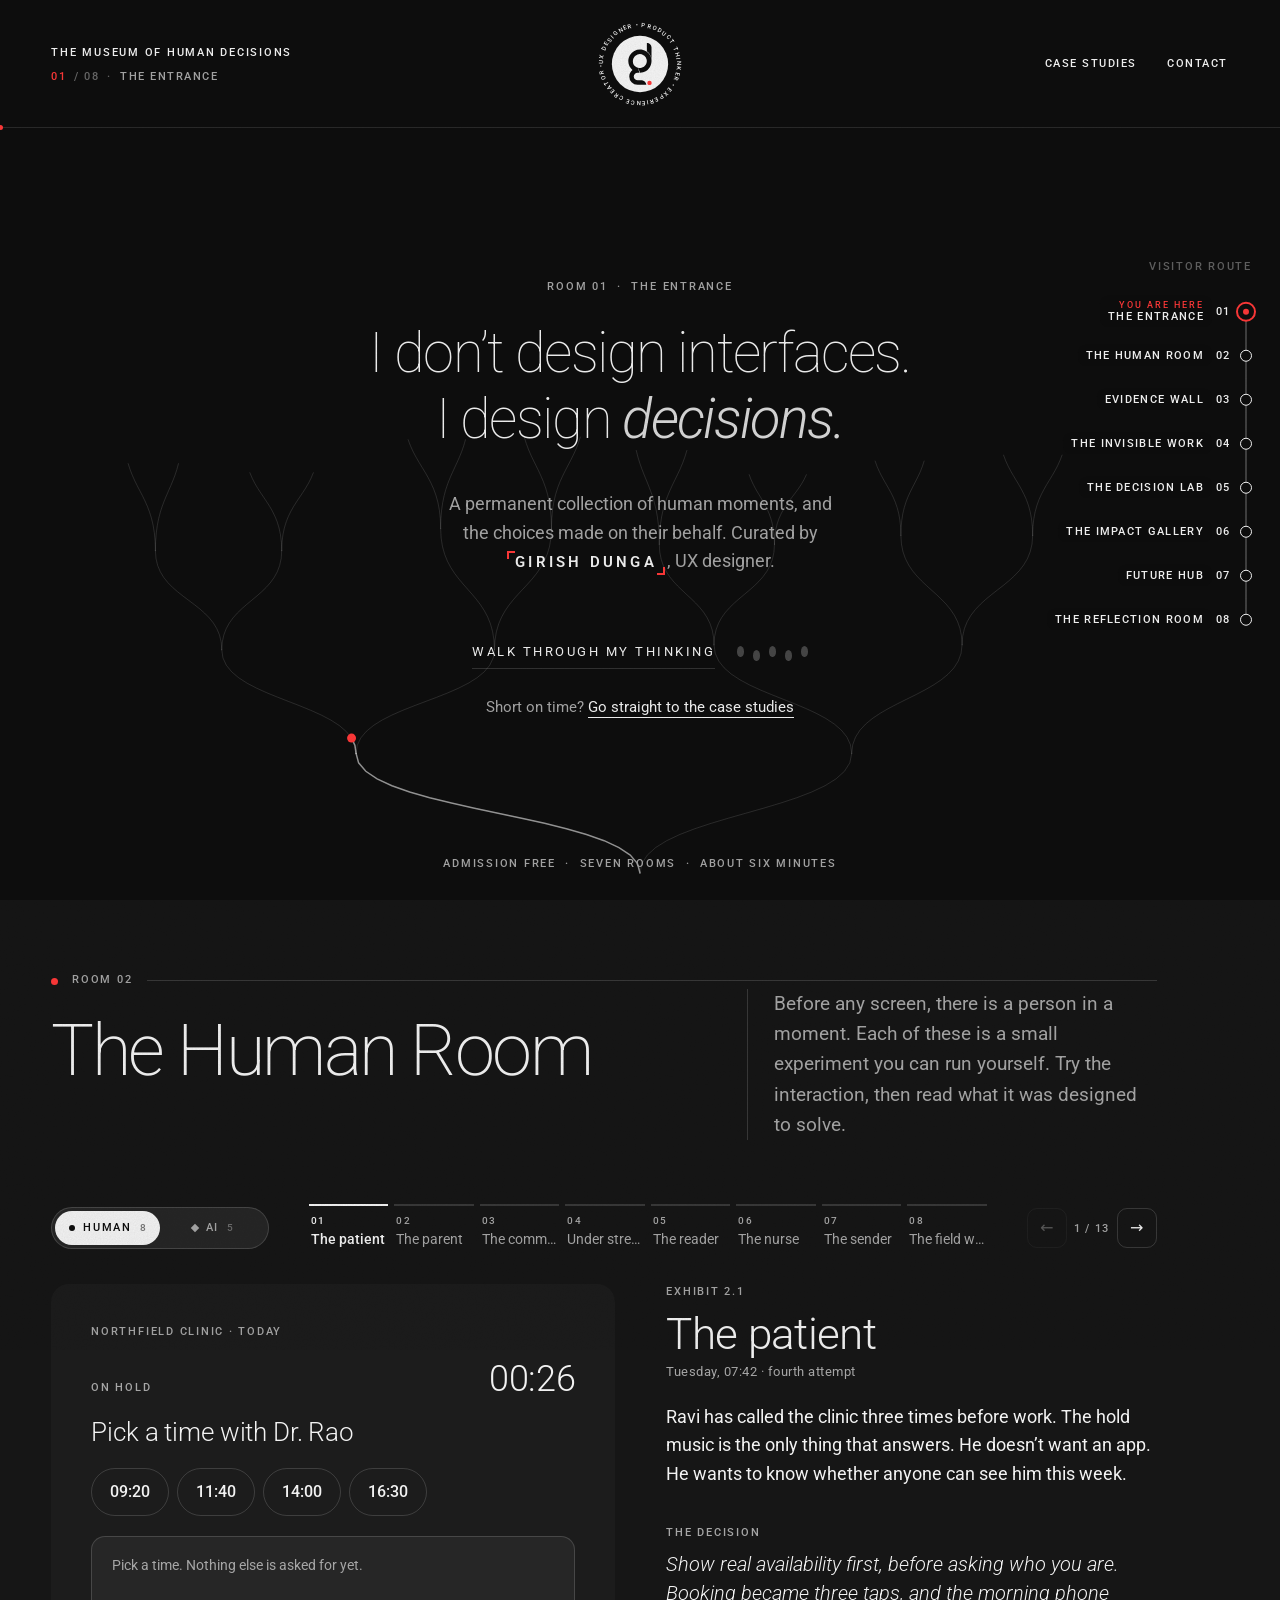
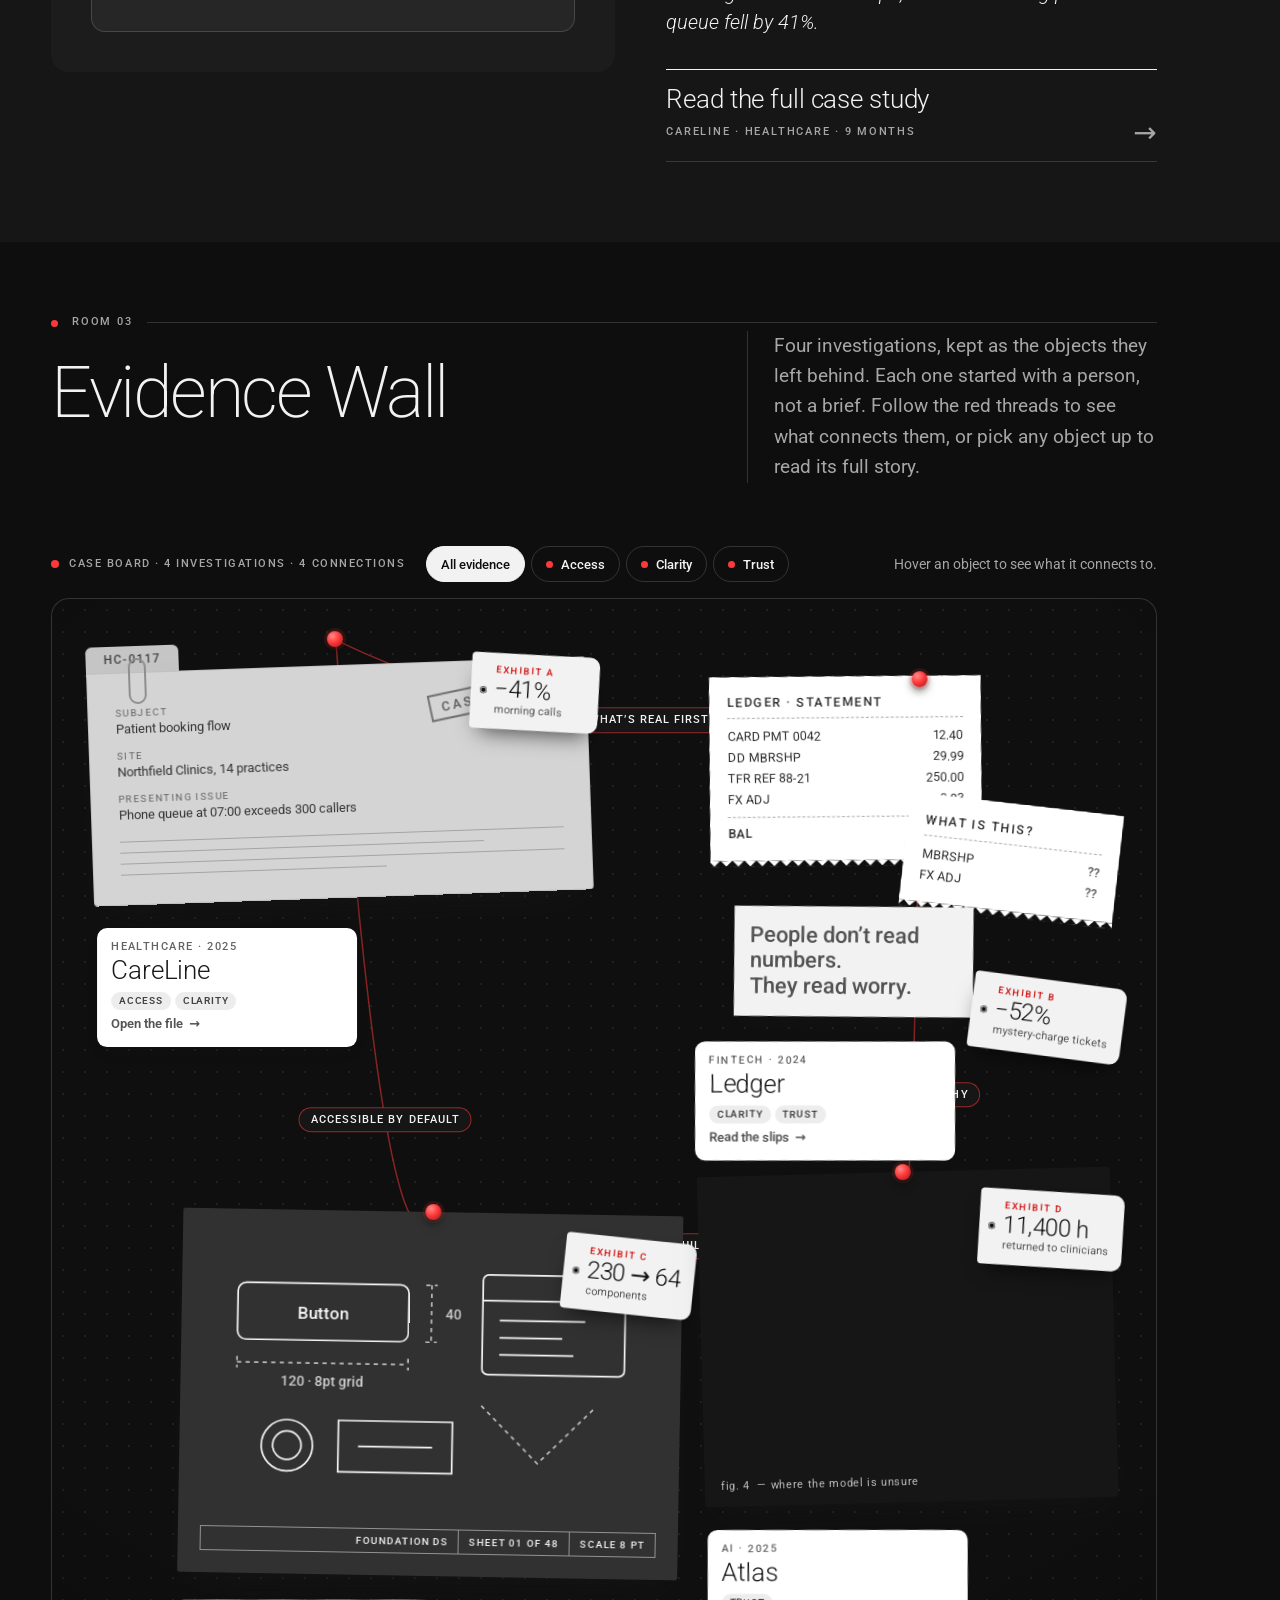
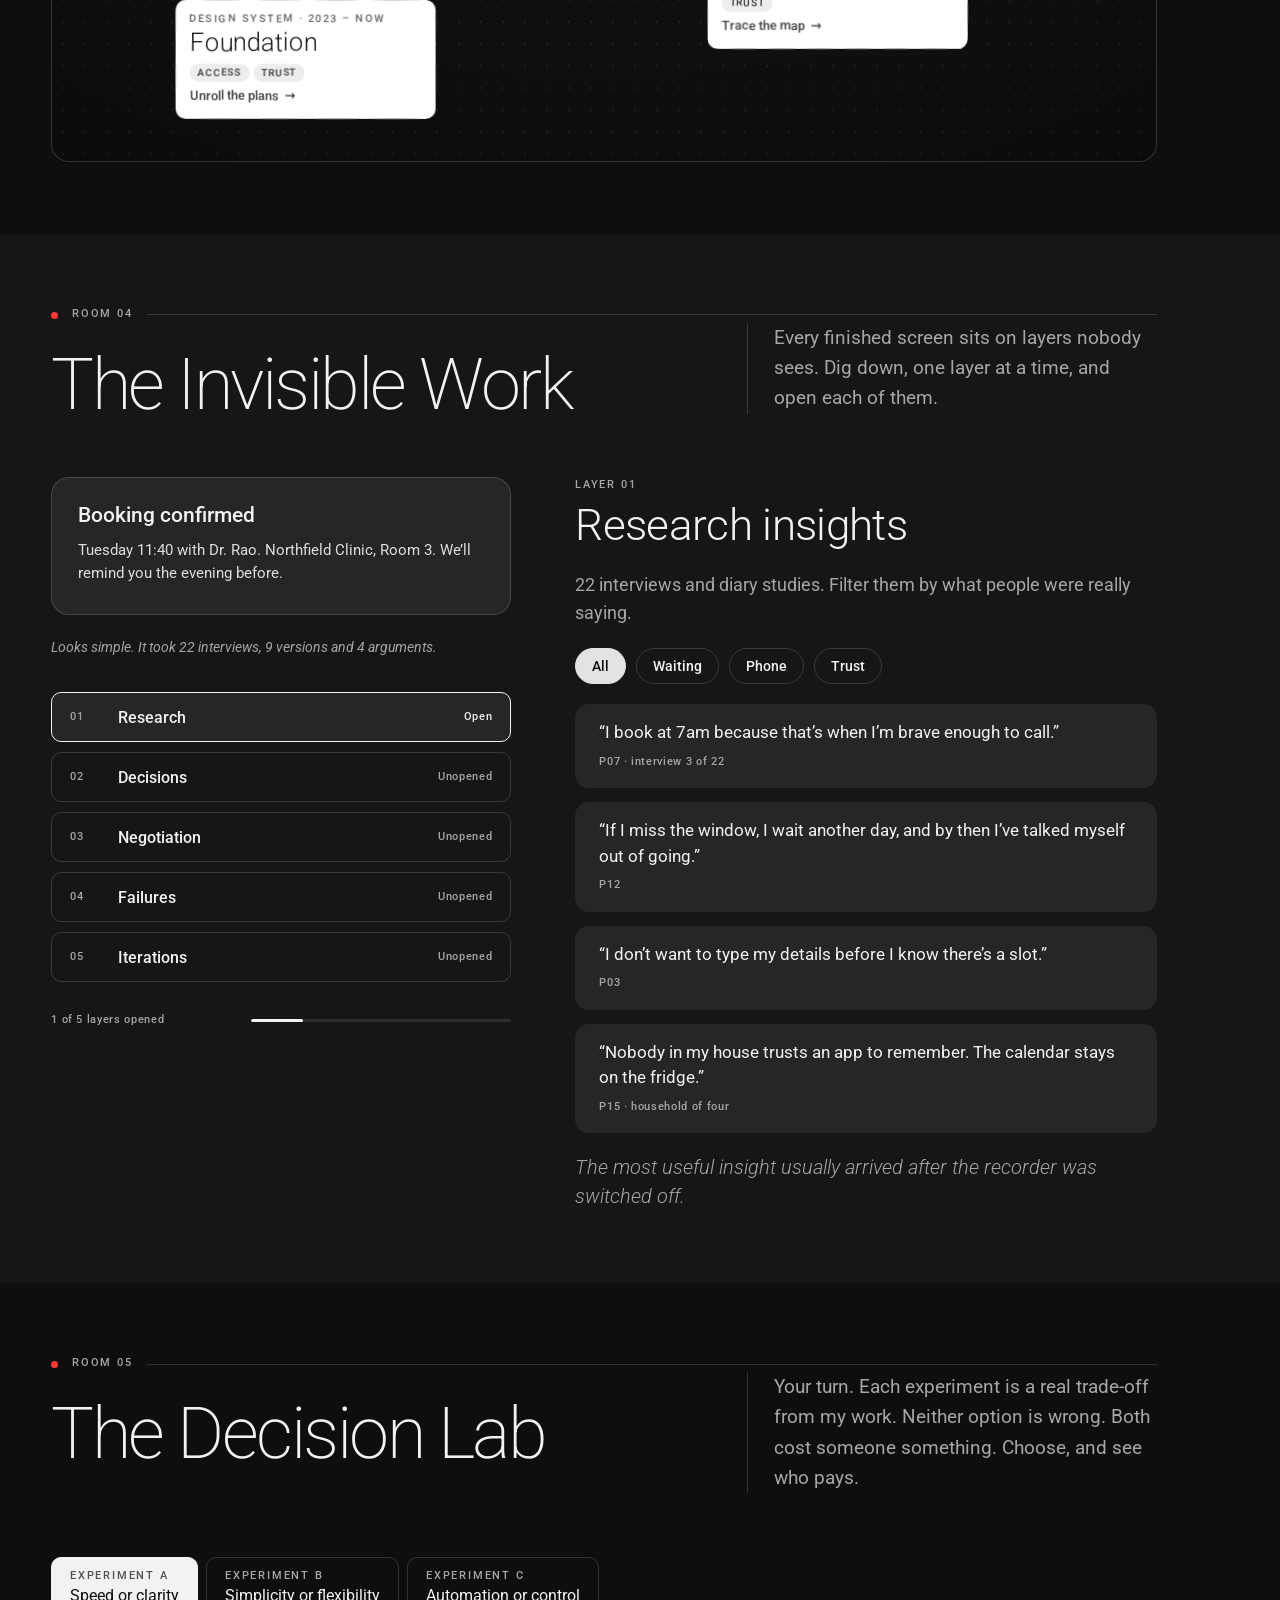
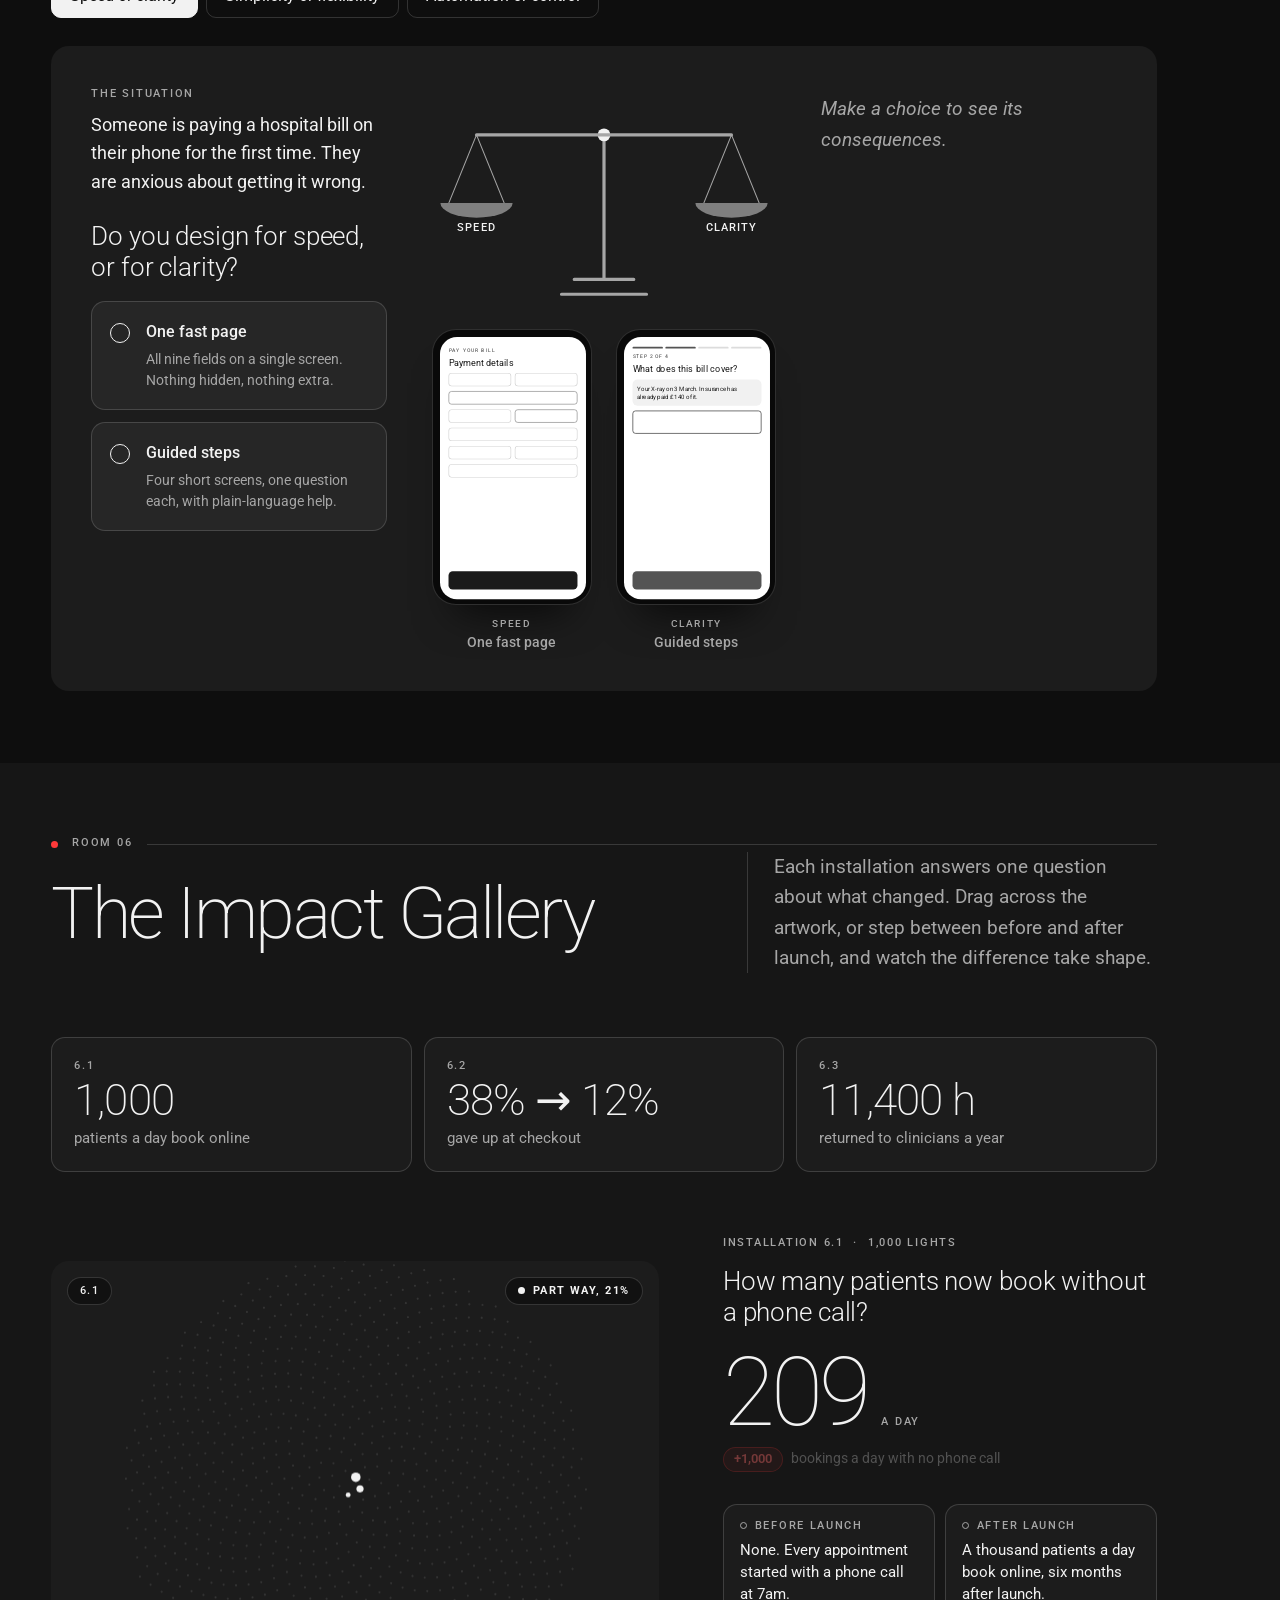
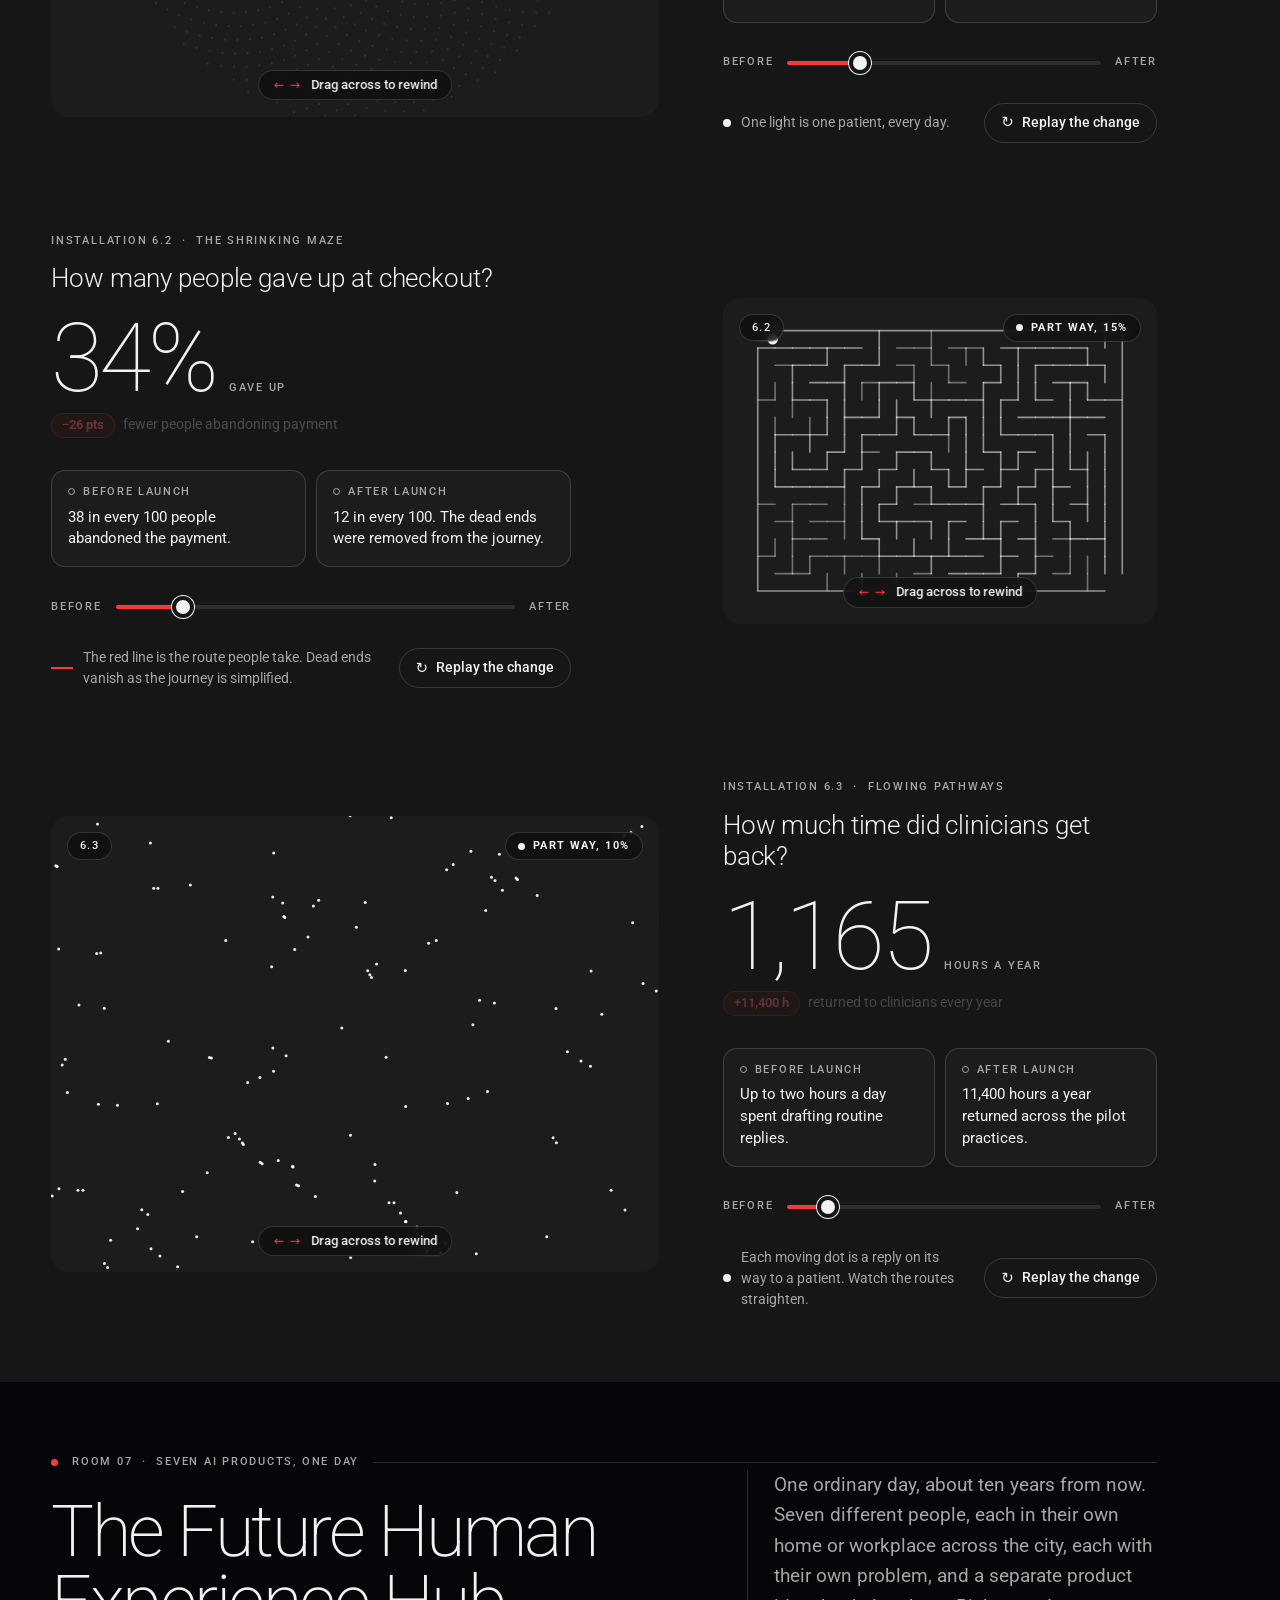
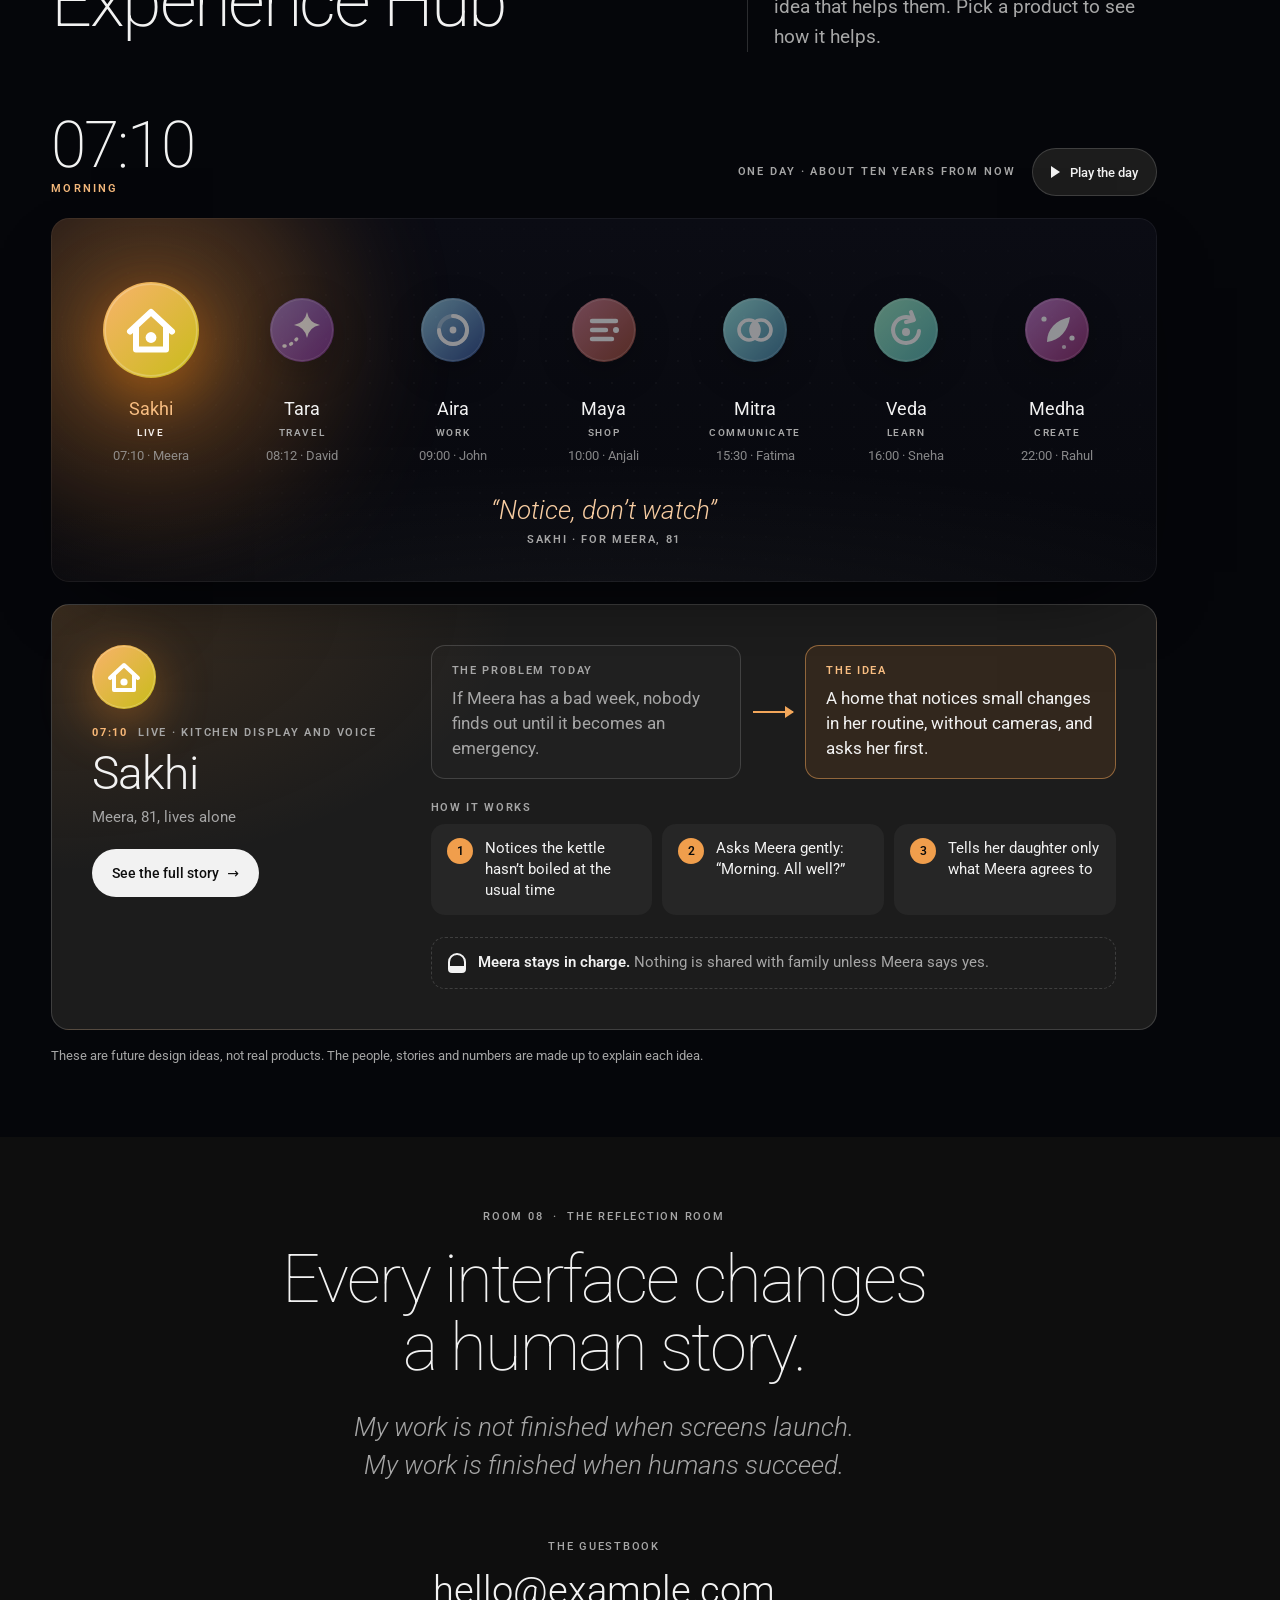
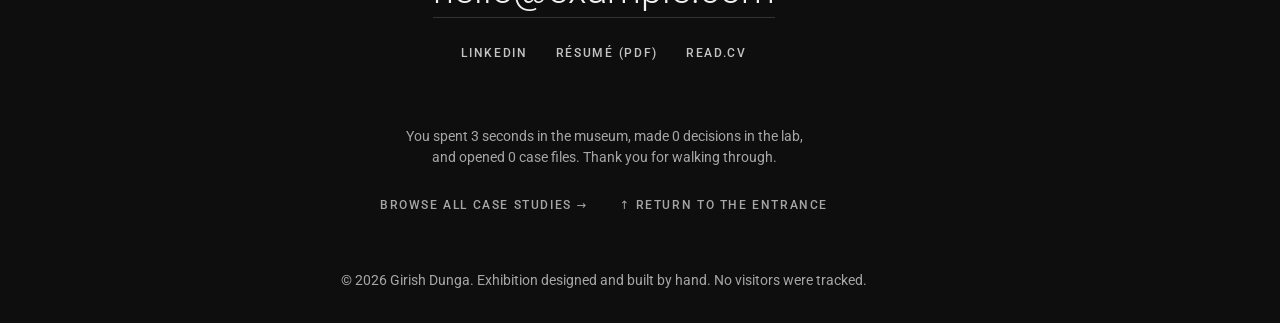
==== commit b1dfb36f: "Add files via upload" ====
--- a/index.html
+++ b/index.html
@@ -1276,7 +1276,7 @@
           </li>
 
           <!-- Design system: blueprint -->
-          <li class="wall-item wall-item--blueprint" data-tags="access">
+          <li class="wall-item wall-item--blueprint" data-tags="access trust">
             <button class="artifact artifact--blueprint" type="button" data-project="foundation" aria-haspopup="dialog">
               <span class="pin" aria-hidden="true"></span>
               <span class="ev-tag" aria-hidden="true"><b>Exhibit C</b><span class="ev-v">230 → 64</span><span class="ev-u">components</span></span>
@@ -1303,7 +1303,7 @@
               <span class="caption">
                 <span class="caption-kind">Design system · 2023 – now</span>
                 <span class="caption-title">Foundation</span>
-                <span class="caption-tags"><i>Access</i></span>
+                <span class="caption-tags"><i>Access</i><i>Trust</i></span>
                 <span class="caption-cue">Unroll the plans</span>
               </span>
             </button>
@@ -1697,35 +1697,28 @@
       <header class="room-head">
         <p class="room-num" aria-hidden="true">07</p>
         <div>
-          <p class="placard-line" data-reveal>Room 07 &nbsp;·&nbsp; A day in the near future</p>
+          <p class="placard-line" data-reveal>Room 07 &nbsp;·&nbsp; Seven AI products, one day</p>
           <h2 id="future-title" class="room-title" data-reveal>The Future Human Experience Hub</h2>
           <p class="room-intro" data-reveal>
-            Seven people. One ordinary day, about ten years from now. Each one has an everyday problem, and a design idea
-            for how technology could help, while they stay in charge. Move through the day to meet them.
+            One ordinary day, about ten years from now. Seven different people, each in their own home or workplace across the city,
+            each with their own problem, and a separate product idea that helps them. Pick a product to see how it helps.
           </p>
         </div>
       </header>
 
       <div class="fd" data-fd>
-        <div class="fd-sky" aria-hidden="true">
-          <i class="fd-layer fd-layer--morning"></i><i class="fd-layer fd-layer--day"></i>
-          <i class="fd-layer fd-layer--evening"></i><i class="fd-layer fd-layer--night"></i>
-          <i class="fd-stars"></i>
-          <svg class="fd-path" viewBox="0 0 700 100" preserveAspectRatio="none"><polyline points=""/></svg>
-          <span class="fd-sun"></span>
-          <svg class="fd-land" viewBox="0 0 1400 120" preserveAspectRatio="none">
-            <path class="fd-hill" d="M0 70 C180 30 320 40 470 62 S760 92 930 58 S1240 30 1400 64 V120 H0Z"/>
-            <path class="fd-town" d="M0 120V96h60V80h34v16h40V70h28v26h70V86h46v-22h30v32h90V78h40v18h70V60h24v36h80V84h52v12h60V72h36v24h90V88h46V66h30v30h70V82h40v14h80V74h30v22h64V86h50v34Z"/>
-          </svg>
-          <div class="fd-clock"><b class="fd-time">07:10</b><span class="fd-part">Morning</span></div>
-          <p class="fd-tag">One day · about ten years from now</p>
-        </div>
-
-        <div class="fd-bar">
-          <ol class="fd-line" role="list" aria-label="Seven moments in the day. Choose one."></ol>
-          <button class="fd-play" type="button" aria-pressed="false"><span class="fd-play-i" aria-hidden="true"></span><span class="fd-play-t">Play the day</span></button>
-        </div>
-
+        <div class="fd-top">
+          <div class="fd-clock" aria-hidden="true"><b class="fd-time">07:10</b><span class="fd-part">Morning</span></div>
+          <div class="fd-top-r">
+            <p class="fd-tag">One day · about ten years from now</p>
+            <button class="fd-play" type="button" aria-pressed="false"><span class="fd-play-i" aria-hidden="true"></span><span class="fd-play-t">Play the day</span></button>
+          </div>
+        </div>
+        <div class="fd-stage">
+          <i class="fd-aura" aria-hidden="true"></i>
+          <ol class="fd-line" role="list" aria-label="Seven separate AI products, in the order of the day. Choose one."></ol>
+          <p class="fd-cap" aria-hidden="true"></p>
+        </div>
         <article class="fd-card" aria-live="polite" aria-atomic="true"></article>
       </div>
       <p class="fx-note">These are future design ideas, not real products. The people, stories and numbers are made up to explain each idea.</p>
@@ -2720,7 +2713,7 @@
         <button class="fxc-btn fxc-prev" type="button" aria-label="Previous idea">&larr;</button>
         <button class="fxc-btn fxc-next" type="button" aria-label="Next idea">&rarr;</button>
       </div>
-      <button class="fxc-btn fxc-close" type="button" aria-label="Close and return to the day"><span class="fxc-long">Back to the day</span><span aria-hidden="true">&times;</span></button>
+      <button class="fxc-btn fxc-close" type="button" aria-label="Close and return to the gallery"><span class="fxc-long">Back to the gallery</span><span aria-hidden="true">&times;</span></button>
       <span class="fxc-progress" aria-hidden="true"></span>
     </div>
     <div class="fxc-body"></div>
--- a/css/style.css
+++ b/css/style.css
@@ -99,7 +99,7 @@
 .museum-bar {
   position: fixed; inset: 0 0 auto 0; z-index: 50;
   display: grid; grid-template-columns: minmax(0, 1fr) auto minmax(0, 1fr); align-items: center; gap: 24px;
-  padding: 20px calc(var(--gutter) + var(--rail)) 20px var(--gutter);
+  padding: 20px var(--gutter); /* same margin both sides, so the links mirror the museum name */
   color: var(--bar-ink, var(--stone-100));
   transition: color .6s ease;
   pointer-events: none;
@@ -196,7 +196,9 @@
 .floorplan a.is-passed .fp-dot { background: currentColor; }
 .floorplan a[aria-current] .fp-dot { transform: scale(1.3); }
 .floorplan a:hover .fp-label, .floorplan a:focus-visible .fp-label,
-.floorplan a[aria-current] .fp-label { opacity: 1; transform: none; }
+.floorplan.is-announcing a[aria-current] .fp-label, .floorplan:hover a[aria-current] .fp-label, .floorplan:focus-within a[aria-current] .fp-label { opacity: 1; transform: none; }
+/* when a name shows over the exhibits, it sits on the room's own colour so it stays readable */
+.fp-label { padding: 4px 8px; margin: -4px -8px; border-radius: 8px; background: color-mix(in srgb, var(--fp-bg, #111111) 88%, transparent); }
 .floorplan a:hover .fp-num, .floorplan a:focus-visible .fp-num, .floorplan a[aria-current] .fp-num { opacity: 1; }
 .floorplan a[aria-current] .fp-here { display: block; }
 /* other names stay quiet while the route is idle, so only "you are here" reads */
@@ -207,12 +209,14 @@
   position: absolute; right: 5.25px; top: 22px; bottom: 22px; width: 1.5px;
   background: color-mix(in srgb, currentColor 22%, transparent);
 }
-.fp-fill { position: absolute; left: 0; top: 0; width: 100%; height: calc(var(--p, 0) * 100%); background: currentColor; }
+.fp-fill { position: absolute; left: 0; top: 0; width: 100%; height: calc(var(--p, 0) * 100%); background: currentColor; transition: height .7s var(--ease-out); }
 .fp-you {
   position: absolute; z-index: 2; left: 50%; top: calc(var(--p, 0) * 100%);
   width: 20px; height: 20px; margin: -10px 0 0 -10px; border-radius: 50%;
   border: 2px solid #ff3939; background: var(--fp-bg, #111111);
-}
+  transition: top .7s var(--ease-out);
+}
+@media (prefers-reduced-motion: reduce) { .fp-fill, .fp-you { transition: none; } }
 .fp-you::after {
   content: ""; position: absolute; left: 50%; top: 50%; width: 6px; height: 6px; margin: -3px 0 0 -3px;
   border-radius: 50%; background: #ff3939;
@@ -252,22 +256,35 @@
   color: var(--muted);
 }
 
+/* The room's placard: number and label on a rule, a large title, and the intro beside it.
+   The inner wrapper steps aside (display: contents) so all four pieces share one grid. */
 .room-head {
-  display: grid; grid-template-columns: 1fr; gap: 8px;
-  max-width: 1280px; margin: 0 auto clamp(32px, 5vh, 56px);
-  position: relative;
-}
-@media (min-width: 900px) { .room-head { grid-template-columns: minmax(180px, 1fr) 2.2fr; align-items: end; gap: 40px; } }
-@media (max-width: 899px) { .room-num { display: none; } }
-.room-num {
-  font-family: var(--font-display); font-weight: 100; font-size: clamp(88px, 11vw, 160px);
-  line-height: .8; letter-spacing: -.04em; color: var(--ink); opacity: .09;
-}
+  position: relative; display: grid; grid-template-columns: minmax(0, 1fr); row-gap: 0;
+  max-width: 1280px; margin: 0 auto clamp(40px, 6vh, 72px);
+}
+.room-head > div { display: contents; }
+.room-num { display: none; }   /* the placard already names the room */
+.room-head .placard-line {
+  grid-column: 1 / -1; grid-row: 1; display: flex; align-items: flex-start; gap: 14px; min-width: 0; margin: 0;
+}
+.room-head .placard-line::before { content: ""; flex: none; width: 7px; height: 7px; margin-top: .5em; border-radius: 50%; background: #ff3939; }
+.room-head .placard-line::after { content: ""; flex: 1; min-width: 24px; height: 1px; margin-top: .75em; background: var(--line); }
 .room-title {
-  font-family: var(--font-display); font-weight: 100; font-size: clamp(32px, 4.8vw, 66px);
-  line-height: 1; letter-spacing: -.02em; margin: 8px 0 14px;
-}
-.room-intro { max-width: 46ch; color: var(--muted); font-size: clamp(17px, 1.2vw + 8px, 20px); }
+  grid-column: 1 / -1; grid-row: 2; margin: clamp(18px, 3vh, 30px) 0 0;
+  font: 200 clamp(42px, 5.6vw, 84px)/.98 var(--font-display); letter-spacing: -.035em; color: var(--ink); text-wrap: balance;
+}
+.room-head .room-intro {
+  grid-column: 1 / -1; grid-row: 3; max-width: 60ch; margin: clamp(18px, 2.6vh, 26px) 0 0;
+  font-size: clamp(17px, .5vw + 13px, 19px); line-height: 1.6; color: var(--muted); text-wrap: pretty;
+}
+@media (min-width: 900px) {
+  .room-head { grid-template-columns: minmax(0, 1.7fr) minmax(300px, 1fr); column-gap: 0; }
+  .room-title { grid-column: 1; padding-right: clamp(24px, 4vw, 64px); }
+  .room-head .room-intro {
+    grid-column: 2; grid-row: 2; align-self: end; max-width: 44ch; margin: 0 0 .5em;
+    padding-left: clamp(20px, 2vw, 28px); border-left: 1px solid var(--line);
+  }
+}
 
 /* Reveal defaults (only hidden when motion JS is running) */
 .motion #entrance [data-reveal] { opacity: 0; transform: translateY(24px); }
@@ -1415,6 +1432,8 @@
 .bar-link--text:hover { border-color: transparent; }
 .bar-link--text:hover::after, .bar-link--text:focus-visible::after { transform: scaleX(1); }
 @media (max-width: 720px) { .bar-link--text { display: none; } }
+/* when "Contact" is the last item, pull it out by its own padding so its text lines up with the page margin */
+@media (min-width: 900px) { .bar-nav { margin-right: -12px; } }
 
 .rooms-menu { position: relative; }
 @media (min-width: 900px) { .rooms-menu { display: none; } }
@@ -2522,86 +2541,99 @@
 @media (prefers-reduced-motion: reduce) { .jr-zzz text, .ui-phone { animation: none; } .dc-place, .dc-row, .dc-trace, .dc-priya, .dc-q { transition: none; } }
 
 /* ==========================================================================
-   Room 07 — The Future Human Experience Hub: one day in the near future
+   Room 07 — The Future Human Experience Hub: seven products on one stage
    ========================================================================== */
 .room--future { --bg: #05060A; --fx-h: 0; }
-.fd { --fd-h: 30; --fd-p: 0; max-width: 1400px; margin: 0 auto; display: grid; gap: 18px; }
-
-/* the sky: four times of day cross-fade, the sun (or moon) moves along its path */
-.fd-sky { position: relative; height: clamp(220px, 28vw, 320px); border-radius: var(--radius-panel); overflow: hidden; isolation: isolate; border: var(--rule); background: #05060A; }
-.fd-layer { position: absolute; inset: 0; opacity: 0; transition: opacity 1.4s ease; }
-.fd-layer--morning { background: linear-gradient(180deg, #141a33 0%, #4a3350 55%, #c0694a 100%); }
-.fd-layer--day { background: linear-gradient(180deg, #0c2a52 0%, #285c8c 60%, #7fb2d4 100%); }
-.fd-layer--evening { background: linear-gradient(180deg, #231a42 0%, #74435a 60%, #e08a4c 100%); }
-.fd-layer--night { background: linear-gradient(180deg, #02030a 0%, #0a1130 65%, #18204a 100%); }
-.fd[data-part="morning"] .fd-layer--morning, .fd[data-part="day"] .fd-layer--day,
-.fd[data-part="evening"] .fd-layer--evening, .fd[data-part="night"] .fd-layer--night { opacity: 1; }
-.fd-stars { position: absolute; inset: 0 0 40% 0; opacity: 0; transition: opacity 1.4s ease;
-  background-image: radial-gradient(1.2px 1.2px at 12% 22%, #fff, transparent), radial-gradient(1px 1px at 28% 48%, #fff, transparent),
-    radial-gradient(1.4px 1.4px at 46% 16%, #fff, transparent), radial-gradient(1px 1px at 63% 38%, #fff, transparent),
-    radial-gradient(1.2px 1.2px at 78% 12%, #fff, transparent), radial-gradient(1px 1px at 90% 44%, #fff, transparent),
-    radial-gradient(1px 1px at 35% 8%, #fff, transparent), radial-gradient(1.2px 1.2px at 56% 56%, #fff, transparent); }
-.fd[data-part="night"] .fd-stars { opacity: .85; }
-.fd-path { position: absolute; inset: 0; width: 100%; height: 100%; }
-.fd-path polyline { fill: none; stroke: rgba(255,255,255,.35); stroke-width: 1.5; stroke-dasharray: 2 7; stroke-linecap: round; vector-effect: non-scaling-stroke; }
-.fd-sun {
-  position: absolute; left: 7%; top: 70%; width: clamp(40px, 5vw, 64px); aspect-ratio: 1; border-radius: 50%; transform: translate(-50%, -50%);
-  background: radial-gradient(circle at 40% 38%, #fff8e0, #ffd27a 45%, #ff9a4a 100%);
-  box-shadow: 0 0 40px 10px rgba(255,190,110,.45), 0 0 120px 40px rgba(255,160,80,.18);
-  transition: left 1.1s var(--ease-out), top 1.1s var(--ease-out), background .8s ease, box-shadow .8s ease;
-}
-.fd[data-part="night"] .fd-sun { background: radial-gradient(circle at 40% 38%, #ffffff, #dfe4f2 70%, #b9c1d8 100%); box-shadow: inset -12px -4px 0 0 rgba(10,17,48,.9), 0 0 40px 6px rgba(200,215,255,.25); }
-.fd-land { position: absolute; left: 0; right: 0; bottom: 0; width: 100%; height: 34%; }
-.fd-hill { fill: rgba(5,6,10,.55); }
-.fd-town { fill: #07080d; }
-.fd-clock { position: absolute; left: 24px; top: 18px; display: grid; gap: 2px; color: #fff; text-shadow: 0 2px 20px rgba(0,0,0,.35); }
-.fd-time { font: 200 clamp(36px, 5vw, 60px)/1 var(--font-display); letter-spacing: -.03em; font-variant-numeric: tabular-nums; }
-.fd-part { font: 600 11px/1.4 var(--font-mono); letter-spacing: .2em; text-transform: uppercase; opacity: .85; }
-.fd-tag { position: absolute; right: 24px; top: 22px; font: 600 10.5px/1.4 var(--font-mono); letter-spacing: .18em; text-transform: uppercase; color: rgba(255,255,255,.8); }
-
-/* the day's seven stops */
-.fd-bar { display: flex; align-items: stretch; gap: 12px; }
-.fd-line {
-  position: relative; flex: 1; display: grid; grid-template-columns: repeat(7, minmax(104px, 1fr)); list-style: none; margin: 0; padding: 0;
-  overflow-x: auto; scrollbar-width: none;
-}
-.fd-line::-webkit-scrollbar { display: none; }
-.fd-stop {
-  position: relative; width: 100%; display: grid; justify-items: center; gap: 6px; padding: 12px 6px 14px; border: 0; border-radius: var(--radius-control);
-  background: transparent; color: var(--muted); font: inherit; text-align: center; cursor: pointer; transition: background .25s ease, color .25s ease;
-}
-.fd-stop::before { content: ""; position: absolute; left: 0; right: 0; top: 41px; height: 2px; background: var(--line); }
-.fd-line li:first-child .fd-stop::before { left: 50%; }
-.fd-line li:last-child .fd-stop::before { right: 50%; }
-.fd-stop.is-past::before, .fd-stop[aria-pressed="true"]::before { background: rgba(255,255,255,.5); }
-.fd-stop[aria-pressed="true"]::before { background: linear-gradient(90deg, rgba(255,255,255,.5) 50%, var(--line) 50%); }
-.fd-line li:first-child .fd-stop[aria-pressed="true"]::before { background: var(--line); }
-.fd-line li:last-child .fd-stop[aria-pressed="true"]::before { background: rgba(255,255,255,.5); }
-.fd-stop:hover { background: var(--surface); color: var(--ink); }
-.fd-stop:focus-visible { outline: 2px solid var(--ink); outline-offset: 2px; }
-.fd-stop-t { font: 600 11px/1.4 var(--font-mono); letter-spacing: .12em; font-variant-numeric: tabular-nums; }
-.fd-dot { position: relative; z-index: 1; width: 14px; height: 14px; border-radius: 50%; background: var(--bg, #05060A); border: 2px solid rgba(255,255,255,.4); transition: transform .3s var(--ease-out), background .3s ease, border-color .3s ease, box-shadow .3s ease; }
-.fd-stop.is-past .fd-dot { background: rgba(255,255,255,.5); border-color: transparent; }
-.fd-stop[aria-pressed="true"] .fd-dot { transform: scale(1.35); background: hsl(var(--h), 85%, 62%); border-color: #fff; box-shadow: 0 0 0 6px hsla(var(--h), 85%, 62%, .22); }
-.fd-stop-n { font: 500 15px/1.2 var(--font-display); color: var(--ink); }
-.fd-stop-d { font-size: 12px; }
-.fd-stop[aria-pressed="true"] { color: var(--ink); }
-.fd-stop[aria-pressed="true"] .fd-stop-n { color: hsl(var(--h), 90%, 76%); }
+.fd { max-width: 1280px; margin: 0 auto; display: grid; grid-template-columns: minmax(0, 1fr); gap: 22px; }
+
+/* one day, seven products: the clock and "Play the day" above the stage */
+.fd-top { display: flex; align-items: flex-end; justify-content: space-between; gap: 16px; }
+.fd-clock { display: grid; gap: 4px; }
+.fd-time { font: 200 clamp(44px, 5vw, 68px)/.95 var(--font-display); letter-spacing: -.03em; color: var(--ink); font-variant-numeric: tabular-nums; }
+.fd-part { font: 600 11px/1.4 var(--font-mono); letter-spacing: .2em; text-transform: uppercase; color: hsl(var(--fd-h, 30), 85%, 72%); }
+.fd-top-r { display: flex; align-items: center; gap: 16px; }
+.fd-tag { margin: 0; font: 600 10.5px/1.4 var(--font-mono); letter-spacing: .18em; text-transform: uppercase; color: var(--muted); }
 .fd-play {
-  flex: none; align-self: center; display: inline-flex; align-items: center; gap: 10px; min-height: var(--control-h); padding: 0 18px;
+  flex: none; display: inline-flex; align-items: center; gap: 10px; min-height: var(--control-h); padding: 0 18px;
   border: var(--rule); border-radius: var(--radius-pill); background: var(--surface); color: var(--ink); font: 500 13px var(--font-body); cursor: pointer;
 }
 .fd-play:hover { background: var(--raised); }
 .fd-play-i { width: 0; height: 0; border-left: 9px solid currentColor; border-top: 6px solid transparent; border-bottom: 6px solid transparent; }
 .fd-play[aria-pressed="true"] .fd-play-i { width: 9px; height: 12px; border: 0; border-left: 3px solid currentColor; border-right: 3px solid currentColor; }
 
-/* the moment: problem → idea, three steps, and who stays in charge */
+/* the stage: the seven products side by side; the chosen one steps forward under a soft light in its colour */
+.fd-stage {
+  position: relative; isolation: isolate; overflow: hidden; border-radius: var(--radius-panel);
+  background: radial-gradient(120% 90% at 50% 120%, rgba(255,255,255,.05), transparent 60%), linear-gradient(180deg, #0B0C14, #07080D);
+  box-shadow: inset 0 0 0 1px rgba(255,255,255,.06), 0 30px 80px -40px rgba(0,0,0,.9);
+}
+.fd-stage::before { /* a faint dot grid, like a studio floor */
+  content: ""; position: absolute; inset: 0; z-index: -2; opacity: .5;
+  background-image: radial-gradient(rgba(255,255,255,.07) 1px, transparent 1.2px); background-size: 22px 22px;
+  -webkit-mask-image: radial-gradient(80% 70% at 50% 45%, #000, transparent); mask-image: radial-gradient(80% 70% at 50% 45%, #000, transparent);
+}
+.fd-aura {
+  position: absolute; left: 0; top: 0; z-index: -1; width: 340px; height: 340px; margin: -170px 0 0 -170px; border-radius: 50%;
+  background-color: hsl(30, 85%, 58%); opacity: .3; filter: blur(70px); pointer-events: none;
+  transition: transform 1s cubic-bezier(.33, 0, .2, 1), background-color .8s ease;
+}
+.fd-line {
+  position: relative; display: grid; grid-template-columns: repeat(7, minmax(120px, 1fr)); list-style: none; margin: 0;
+  padding: clamp(28px, 4vw, 44px) 24px 8px; overflow-x: auto; scroll-snap-type: x mandatory; scrollbar-width: none;
+}
+.fd-line::-webkit-scrollbar { display: none; }
+.fd-line li { scroll-snap-align: center; }
+.fd-stop {
+  width: 100%; display: grid; justify-items: center; align-content: start; gap: 6px; padding: 10px 6px 16px; border: 0; border-radius: 18px;
+  background: transparent; color: var(--muted); font: inherit; text-align: center; cursor: pointer;
+}
+.fd-stop:focus-visible { outline: 2px solid var(--ink); outline-offset: 2px; }
+.fd-logo {
+  position: relative; display: block; width: 64px; height: 64px; margin: 26px 0 30px; border-radius: 50%;
+  opacity: .55; filter: saturate(.55); transform: translateY(0) scale(1);
+  transition: transform .6s var(--ease-out), opacity .4s ease, filter .4s ease;
+  animation: fd-float 6s ease-in-out calc(var(--k) * -.8s) infinite;
+}
+.fd-logo .fx-mark { position: relative; z-index: 1; filter: drop-shadow(0 10px 18px rgba(0,0,0,.45)); }
+@keyframes fd-float { 50% { translate: 0 -5px; } }
+.fd-stop:hover .fd-logo { opacity: .9; filter: none; }
+.fd-stop[aria-pressed="true"] .fd-logo { opacity: 1; filter: none; transform: scale(1.5); }
+.fd-stop[aria-pressed="true"] .fx-mark { filter: drop-shadow(0 12px 22px hsla(var(--h), 90%, 50%, .6)); }
+/* the chosen one listens: soft rings breathe out from it */
+.fd-ring { position: absolute; inset: 0; border-radius: 50%; border: 1.5px solid hsl(var(--h), 90%, 72%); opacity: 0; pointer-events: none; }
+.fd-stop[aria-pressed="true"] .fd-ring { animation: fd-listen 2.8s ease-out infinite; }
+.fd-stop[aria-pressed="true"] .fd-ring + .fd-ring { animation-delay: 1.4s; }
+@keyframes fd-listen { 0% { opacity: .7; transform: scale(1); } 100% { opacity: 0; transform: scale(1.9); } }
+.fd-stop-n { font: 400 18px/1.2 var(--font-display); color: var(--ink); transition: color .3s ease; }
+.fd-stop-d { font: 600 10px/1.4 var(--font-mono); letter-spacing: .16em; text-transform: uppercase; }
+.fd-stop-t { font-size: 12.5px; opacity: .8; font-variant-numeric: tabular-nums; }
+.fd-stop[aria-pressed="true"] .fd-stop-n { color: hsl(var(--h), 90%, 78%); }
+.fd-stop[aria-pressed="true"] .fd-stop-d { color: var(--ink); }
+/* the chosen product's rule, spoken under the stage */
+.fd-cap { display: grid; justify-items: center; gap: 6px; margin: 0; padding: 4px 20px clamp(24px, 3vw, 34px); text-align: center; }
+.fd-cap-q { font: italic 300 clamp(20px, 2vw, 26px)/1.3 var(--font-display); color: hsl(var(--fd-h, 30), 85%, 80%); }
+.fd-cap-w { font: 600 10.5px/1.4 var(--font-mono); letter-spacing: .16em; text-transform: uppercase; color: var(--muted); }
+.fd-cap.is-in > * { animation: fd-in .6s var(--ease-out) both; }
+.fd-cap.is-in > :nth-child(2) { animation-delay: .08s; }
+.fx-mark { display: block; width: 100%; height: 100%; }
+@media (max-width: 640px) {
+  .fd-tag { display: none; }
+  .fd-top { align-items: center; }
+  .fd-line { grid-template-columns: repeat(7, 128px); padding-inline: calc(50% - 64px); }
+}
+@media (prefers-reduced-motion: reduce) {
+  .fd-logo, .fd-stop[aria-pressed="true"] .fd-ring, .fd-cap.is-in > * { animation: none; }
+  .fd-aura, .fd-logo { transition: none; }
+}
+
+/* the chosen moment, opened: problem → idea, three steps, and who stays in charge */
 .fd-card {
   --h: 30; display: grid; gap: clamp(20px, 3vw, 40px); padding: var(--pad-panel); border: var(--rule); border-radius: var(--radius-panel);
   background: radial-gradient(60% 90% at 0% 0%, hsla(var(--h), 85%, 55%, .14), transparent 70%), var(--surface);
 }
 @media (min-width: 980px) { .fd-card { grid-template-columns: minmax(240px, 300px) 1fr; } }
 .fd-head { display: grid; align-content: start; gap: 10px; }
+.fd-head-logo { width: 64px; height: 64px; margin-bottom: 6px; filter: drop-shadow(0 14px 26px hsla(var(--h), 90%, 55%, .45)); }
 .fd-k { display: flex; gap: 10px; font: 600 11px/1.4 var(--font-mono); letter-spacing: .16em; text-transform: uppercase; color: var(--muted); }
 .fd-k b { color: hsl(var(--h), 90%, 72%); }
 .fd-name { margin: 0; font: 300 clamp(32px, 4vw, 46px)/1 var(--font-display); letter-spacing: -.02em; color: var(--ink); }
@@ -2641,15 +2673,8 @@
   .fd-card.is-in .fd-ctrl { animation-delay: .65s; }
 }
 @keyframes fd-in { from { opacity: 0; transform: translateY(12px); } to { opacity: 1; transform: none; } }
-@media (prefers-reduced-motion: reduce) { .fd-sun, .fd-layer, .fd-stars { transition: none; } }
-
-.fx-note { max-width: 1400px; margin: 16px auto 0; font-size: 13px; line-height: 1.5; color: var(--muted); }
-@media (max-width: 640px) {
-  .fd-tag { display: none; }
-  .fd-clock { left: 16px; top: 14px; }
-  .fd-bar { flex-direction: column; }
-  .fd-play { align-self: flex-start; }
-}
+
+.fx-note { max-width: 1280px; margin: 16px auto 0; font-size: 13px; line-height: 1.5; color: var(--muted); }
 
 /* ==========================================================================
    The immersive case study
@@ -2688,12 +2713,161 @@
 .fxc-body { max-width: 1240px; margin: 0 auto; padding: 0 var(--gutter) 80px; }
 .fxc-hero { position: relative; display: grid; align-items: center; min-height: min(78vh, 760px); }
 @media (min-width: 900px) { .fxc-hero { grid-template-columns: 1fr 1fr; } }
-.fxc-orb { width: 100%; height: min(60vh, 560px); }
-@media (min-width: 900px) { .fxc-orb { order: 2; height: min(70vh, 640px); } }
+/* the hero: the exhibit up close — its device on a lit plinth, signals drifting in, its story playing beside it */
+.fxc-stage { position: relative; isolation: isolate; display: grid; place-items: center; height: min(62vh, 540px); --pulse: 0; }
+@media (min-width: 900px) { .fxc-stage { order: 2; height: min(72vh, 660px); } }
+.fxc-orb {
+  position: absolute; inset: 0; z-index: -1; width: 100%; height: 100%;
+  -webkit-mask-image: radial-gradient(closest-side, #000 62%, transparent); mask-image: radial-gradient(closest-side, #000 62%, transparent);
+}
+/* the device: its screen plays the story live, typed as it happens */
+.fxc-dev { position: relative; display: grid; justify-items: center; width: min(92%, 520px); }
+.fxc-screen {
+  position: relative; width: 100%; aspect-ratio: 16 / 10; display: grid; grid-template-rows: auto 1fr auto; gap: 14px; padding: 22px 24px 20px;
+  border-radius: 20px; border: 1.5px solid hsla(var(--fx-h), 95%, 72%, .8); overflow: hidden;
+  background: radial-gradient(120% 90% at 50% 0%, hsla(var(--fx-h), 70%, 30%, .55), transparent 70%), rgba(7,9,16,.94);
+  box-shadow: 0 0 0 7px rgba(14,16,26,.95), 0 0 0 8px hsla(var(--fx-h), 95%, 72%, .3),
+    0 0 calc(40px + var(--pulse) * 50px) 2px hsla(var(--fx-h), 95%, 60%, .35), inset 0 0 50px hsla(var(--fx-h), 90%, 55%, .1);
+}
+.fxc-screen::after { /* glass sheen */
+  content: ""; position: absolute; inset: 0; pointer-events: none; border-radius: inherit;
+  background: linear-gradient(118deg, rgba(255,255,255,.08), transparent 38%), repeating-linear-gradient(180deg, rgba(255,255,255,.018) 0 1px, transparent 1px 3px);
+}
+.fxc-scr-bar { display: flex; align-items: center; gap: 12px; font: 600 11px/1.4 var(--font-mono); letter-spacing: .16em; text-transform: uppercase; color: var(--mute); }
+.fxc-scr-bar b { color: #FFFFFF; font-weight: 600; }
+.fxc-scr-logo { flex: none; width: 22px; height: 22px; margin-right: -4px; }
+.fxc-live { display: inline-flex; align-items: center; gap: 6px; color: hsl(var(--fx-h), 95%, 76%); }
+.fxc-live::before { content: ""; width: 7px; height: 7px; border-radius: 50%; background: currentColor; box-shadow: 0 0 10px currentColor; animation: fxc-blink 1.6s ease-in-out infinite; }
+.fxc-beat-t { margin-left: auto; font: 300 24px/1 var(--font-display); letter-spacing: -.01em; color: #FFFFFF; font-variant-numeric: tabular-nums; }
+.fxc-beat-b { align-self: center; margin: 0; font: 400 clamp(19px, 1.65vw, 23px)/1.42 var(--font-body); color: #FFFFFF; text-wrap: pretty; }
+.fxc-caret { display: inline-block; width: 2px; height: 1.05em; margin-left: 3px; vertical-align: -.15em; background: hsl(var(--fx-h), 95%, 74%); animation: fxc-blink 1s steps(2, jump-none) infinite; }
+.fxc-screen.is-typing .fxc-caret { animation: none; }
+.fxc-scr-foot { display: flex; align-items: center; gap: 14px; }
+.fxc-beat-dots { flex: 1; display: flex; gap: 6px; }
+.fxc-beat-dots i { flex: 1; height: 3px; border-radius: 2px; background: rgba(255,255,255,.16); transition: background .4s ease; }
+.fxc-beat-dots i.is-on { background: hsl(var(--fx-h), 95%, 70%); }
+.fxc-beat-n { font: 600 10.5px/1 var(--font-mono); letter-spacing: .14em; text-transform: uppercase; color: var(--mute); white-space: nowrap; }
+.fxc-screen.is-new .fxc-scr-bar { animation: ps-rise .5s var(--ease-out) both; }
+@keyframes fxc-blink { 50% { opacity: .25; } }
+
+/* the shape of each product's screen */
+.fxc-dev-stand { display: none; }
+.fxc-dev--display .fxc-dev-stand, .fxc-dev--desktop .fxc-dev-stand {
+  display: block; width: 8px; height: 30px; margin-top: 8px; border-radius: 0 0 3px 3px;
+  background: linear-gradient(hsla(var(--fx-h), 95%, 72%, .55), hsla(var(--fx-h), 95%, 72%, .15));
+}
+.fxc-dev--desktop .fxc-screen { aspect-ratio: 16 / 9.4; border-radius: 12px; }
+.fxc-dev--phone { width: min(70%, 290px); }
+.fxc-dev--phone .fxc-screen { aspect-ratio: 9 / 16; border-radius: 36px; padding: 40px 20px 22px; box-shadow: 0 0 0 9px rgba(14,16,26,.95), 0 0 0 10px hsla(var(--fx-h), 95%, 72%, .3), 0 0 calc(40px + var(--pulse) * 50px) 2px hsla(var(--fx-h), 95%, 60%, .35); }
+.fxc-dev--phone .fxc-screen::before { content: ""; position: absolute; left: 50%; top: 14px; width: 74px; height: 7px; margin-left: -37px; border-radius: 4px; background: rgba(255,255,255,.12); }
+.fxc-dev--phone .fxc-scr-bar { flex-wrap: wrap; row-gap: 6px; }
+/* AR glasses: no device, just a see-through overlay framed by corner marks */
+.fxc-dev--hud .fxc-screen {
+  border: 0; border-radius: 6px; box-shadow: 0 0 calc(30px + var(--pulse) * 40px) hsla(var(--fx-h), 95%, 60%, .18);
+  background:
+    linear-gradient(hsl(var(--fx-h), 95%, 72%), hsl(var(--fx-h), 95%, 72%)) 0 0 / 34px 2px no-repeat,
+    linear-gradient(hsl(var(--fx-h), 95%, 72%), hsl(var(--fx-h), 95%, 72%)) 0 0 / 2px 34px no-repeat,
+    linear-gradient(hsl(var(--fx-h), 95%, 72%), hsl(var(--fx-h), 95%, 72%)) 100% 0 / 34px 2px no-repeat,
+    linear-gradient(hsl(var(--fx-h), 95%, 72%), hsl(var(--fx-h), 95%, 72%)) 100% 0 / 2px 34px no-repeat,
+    linear-gradient(hsl(var(--fx-h), 95%, 72%), hsl(var(--fx-h), 95%, 72%)) 0 100% / 34px 2px no-repeat,
+    linear-gradient(hsl(var(--fx-h), 95%, 72%), hsl(var(--fx-h), 95%, 72%)) 0 100% / 2px 34px no-repeat,
+    linear-gradient(hsl(var(--fx-h), 95%, 72%), hsl(var(--fx-h), 95%, 72%)) 100% 100% / 34px 2px no-repeat,
+    linear-gradient(hsl(var(--fx-h), 95%, 72%), hsl(var(--fx-h), 95%, 72%)) 100% 100% / 2px 34px no-repeat,
+    hsla(var(--fx-h), 80%, 40%, .1);
+  -webkit-backdrop-filter: blur(3px); backdrop-filter: blur(3px);
+}
+.fxc-dev--hud .fxc-screen::after { background: none; }
+/* video call: both people on screen, the words passing between them */
+.fxc-call { position: absolute; right: 18px; top: 16px; display: flex; gap: 6px; margin: 0; }
+.fxc-call i { width: 34px; height: 26px; border-radius: 6px; background: radial-gradient(circle at 50% 38%, hsla(var(--fx-h), 80%, 75%, .9) 0 5px, transparent 5.5px), radial-gradient(ellipse at 50% 115%, hsla(var(--fx-h), 80%, 75%, .7) 0 11px, transparent 11.5px), rgba(255,255,255,.08); }
+.fxc-dev--call .fxc-scr-bar { padding-right: 82px; }
+.fxc-dev--call .fxc-beat-t { display: none; }
+.fxc-dev--tablet .fxc-screen { border-radius: 24px; box-shadow: 0 0 0 13px rgba(14,16,26,.95), 0 0 0 14px hsla(var(--fx-h), 95%, 72%, .3), 0 0 calc(40px + var(--pulse) * 50px) 2px hsla(var(--fx-h), 95%, 60%, .35); }
+.fxc-dev--tablet:has(.fxc-pen) { width: min(84%, 480px); }
+.fxc-pen { position: absolute; right: -6px; bottom: 30%; width: 9px; height: 150px; border-radius: 5px 5px 2px 2px; transform: rotate(18deg); background: linear-gradient(hsla(var(--fx-h), 95%, 75%, .9), hsla(var(--fx-h), 95%, 55%, .5)); box-shadow: 0 0 18px hsla(var(--fx-h), 95%, 60%, .4); clip-path: polygon(0 0, 100% 0, 100% 90%, 50% 100%, 0 90%); }
+.fxc-plinth {
+  width: 78%; height: 10px; margin-top: 18px; border-radius: 50%;
+  background: radial-gradient(closest-side, hsla(var(--fx-h), 95%, 72%, .8), transparent);
+  box-shadow: 0 0 calc(30px + var(--pulse) * 30px) 4px hsla(var(--fx-h), 95%, 60%, .3);
+}
+.fxc-dev--hud .fxc-plinth { display: none; }
+.fxc-stage-l { margin-top: 14px; font: 600 10.5px/1.4 var(--font-mono); letter-spacing: .18em; text-transform: uppercase; color: var(--mute); text-align: center; }
+@media (max-width: 899px) {
+  .fxc-stage { height: auto; min-height: 420px; padding: 24px 0 32px; }
+  .fxc-dev { width: 100%; }
+  .fxc-dev--phone { width: min(78%, 290px); }
+  .fxc-screen { aspect-ratio: auto; min-height: 240px; padding: 18px; }
+  .fxc-dev--phone .fxc-screen { aspect-ratio: 9 / 15; padding-top: 34px; }
+  .fxc-pen { right: -6px; height: 110px; }
+}
+.fxc-k b { white-space: nowrap; }
+@media (prefers-reduced-motion: reduce) { .fxc-live::before, .fxc-caret, .fxc-screen.is-new .fxc-scr-bar { animation: none; } }
+/* the opening: one screen, split between today and life with the product; the line between them can be dragged */
+.fxc-screen.fxc-compare {
+  --cut: 50%; display: grid; grid-template-columns: var(--cut) minmax(0, 1fr); grid-template-rows: none; gap: 0; padding: 0;
+  aspect-ratio: 16 / 10.5; min-height: 300px; cursor: ew-resize; touch-action: pan-y; user-select: none; -webkit-user-select: none;
+}
+.fxc-dev--phone { width: min(92%, 520px); }
+.fxc-dev--phone .fxc-screen.fxc-compare { aspect-ratio: 16 / 10.5; padding: 0; border-radius: 30px; }
+.fxc-dev--phone .fxc-screen.fxc-compare::before { left: auto; right: 12px; top: 50%; width: 6px; height: 54px; margin: -27px 0 0; }
+.fxc-side { position: relative; z-index: 1; min-width: 0; display: flex; flex-direction: column; gap: 10px; padding: clamp(18px, 2vw, 26px); overflow: hidden; transition: opacity .3s ease; }
+.fxc-side-k { display: flex; align-items: center; gap: 8px; margin: 0; font: 600 10.5px/1.3 var(--font-mono); letter-spacing: .16em; text-transform: uppercase; white-space: nowrap; }
+.fxc-side-t { margin: auto 0 0; font: 400 clamp(17px, 1.5vw, 21px)/1.38 var(--font-body); text-wrap: pretty; }
+.fxc-side-b { margin: 0; font-size: 14px; line-height: 1.5; }
+/* today: cold, quiet, nobody answers */
+.fxc-side--now { background: linear-gradient(160deg, rgba(120,128,150,.14), rgba(40,44,58,.25)); color: #B4B9C6; }
+.fxc-side--now .fxc-side-k { color: #8E94A3; }
+.fxc-side-dot { width: 8px; height: 8px; border-radius: 50%; border: 1.5px solid currentColor; }
+.fxc-side--now .fxc-side-t { color: #C9CDD8; margin-bottom: auto; margin-top: auto; }
+.fxc-side--now .fxc-side-b { color: #7F8596; }
+/* with the product: its own screen, in its own colour */
+.fxc-side--with { background: radial-gradient(120% 100% at 100% 0%, hsla(var(--fx-h), 85%, 55%, .32), transparent 70%), hsla(var(--fx-h), 50%, 14%, .55); color: #FFFFFF; }
+.fxc-side--with .fxc-side-k { color: hsl(var(--fx-h), 95%, 80%); }
+.fxc-side--with .fxc-scr-logo { width: 20px; height: 20px; margin: 0; }
+.fxc-side-at { min-width: 0; overflow: hidden; text-overflow: ellipsis; margin-left: auto; padding-left: 10px; color: rgba(255,255,255,.65); letter-spacing: .1em; }
+.fxc-side--with .fxc-side-t { font: 300 clamp(22px, 2.1vw, 30px)/1.15 var(--font-display); letter-spacing: -.01em; margin-top: auto; }
+.fxc-side--with .fxc-side-b { color: rgba(255,255,255,.82); font-size: 15px; }
+.fxc-side-c { display: flex; flex-wrap: wrap; gap: 6px; margin: 4px 0 0; }
+.fxc-side-c span { padding: 6px 12px; border-radius: 999px; border: 1px solid rgba(255,255,255,.3); background: rgba(255,255,255,.08); font-size: 12.5px; white-space: nowrap; }
+.fxc-side-c span:first-child { background: #FFFFFF; color: #06070C; border-color: #FFFFFF; }
+/* room either side of the line, so the handle never sits on the words */
+.fxc-side--now { padding-right: clamp(30px, 3vw, 40px); }
+.fxc-side--with { padding-left: clamp(30px, 3vw, 40px); }
+.fxc-side-t { overflow: hidden; display: -webkit-box; -webkit-box-orient: vertical; -webkit-line-clamp: 6; }
+/* a side that has been pushed narrow keeps only its headline */
+.fxc-compare.is-now-small .fxc-side--now .fxc-side-b, .fxc-compare.is-with-small .fxc-side--with .fxc-side-b,
+.fxc-compare.is-with-small .fxc-side--with .fxc-side-c, .fxc-compare.is-with-small .fxc-side-at { display: none; }
+.fxc-compare.is-now-small .fxc-side--now, .fxc-compare.is-with-small .fxc-side--with { opacity: .72; }
+.fxc-compare.is-now-small .fxc-side--now .fxc-side-t, .fxc-compare.is-with-small .fxc-side--with .fxc-side-t { font-size: 14px; line-height: 1.35; -webkit-line-clamp: 5; }
+/* the line and its handle */
+.fxc-knob { position: absolute; z-index: 3; top: 0; bottom: 0; left: var(--cut); width: 44px; margin-left: -22px; display: grid; place-items: center; cursor: ew-resize; outline: none; }
+.fxc-knob::before { content: ""; position: absolute; top: 0; bottom: 0; left: 50%; width: 2px; margin-left: -1px; background: linear-gradient(transparent, #FFFFFF 18%, #FFFFFF 82%, transparent); box-shadow: 0 0 14px hsla(var(--fx-h), 95%, 70%, .9); }
+.fxc-knob span {
+  position: relative; width: 42px; height: 42px; border-radius: 50%; background: #FFFFFF; box-shadow: 0 0 0 5px hsla(var(--fx-h), 95%, 65%, .35), 0 10px 24px rgba(0,0,0,.5);
+  transition: transform .2s var(--ease-out);
+}
+.fxc-knob span::before, .fxc-knob span::after { content: ""; position: absolute; top: 50%; width: 0; height: 0; margin-top: -5px; border-top: 5px solid transparent; border-bottom: 5px solid transparent; }
+.fxc-knob span::before { left: 10px; border-right: 7px solid #06070C; }
+.fxc-knob span::after { right: 10px; border-left: 7px solid #06070C; }
+.fxc-compare:hover .fxc-knob span, .fxc-compare.is-dragging .fxc-knob span { transform: scale(1.08); }
+.fxc-knob:focus-visible span { box-shadow: 0 0 0 3px #06070C, 0 0 0 6px #FFFFFF; }
+.fxc-stage-l { margin-top: 14px; }
+@media (max-width: 899px) {
+  .fxc-screen.fxc-compare { aspect-ratio: auto; min-height: 340px; }
+  .fxc-side { padding: 16px 14px; }
+  .fxc-side--now { padding-right: 30px; }
+  .fxc-side--with { padding-left: 30px; }
+  .fxc-side-t { font-size: 16px; }
+  .fxc-side--with .fxc-side-t { font-size: 21px; }
+  .fxc-side-at { display: none; }
+}
+@media (prefers-reduced-motion: reduce) { .fxc-knob span, .fxc-side { transition: none; } }
 .fxc-hero-t { display: grid; gap: 16px; }
 .fxc-k { display: flex; align-items: baseline; gap: 12px; font: 500 11px/1.4 var(--font-mono); letter-spacing: .18em; text-transform: uppercase; color: var(--mute); }
 .fxc-k b { color: hsl(var(--fx-h), 95%, 72%); font-weight: 600; }
 .fxc-title { font: 100 clamp(64px, 10vw, 148px)/.9 var(--font-display); letter-spacing: -.045em; color: #FFFFFF; }
+.fxc-title-row { display: flex; align-items: center; gap: clamp(14px, 2vw, 26px); }
+.fxc-logo { flex: none; width: clamp(56px, 6vw, 92px); height: clamp(56px, 6vw, 92px); filter: drop-shadow(0 16px 30px hsla(var(--fx-h), 90%, 55%, .5)); }
 .fxc-title:focus { outline: none; }
 .fxc-line { font: 300 clamp(20px, 2vw, 26px)/1.3 var(--font-display); color: var(--ink); }
 .fxc-prov {
@@ -2707,21 +2881,53 @@
 }
 .fxc-tag--warn { margin-bottom: 18px; }
 
-/* section nav, pinned */
-.fxc-nav { position: sticky; top: 67px; z-index: 5; margin: 0 calc(var(--gutter) * -1) 24px; padding: 10px var(--gutter); background: rgba(4,5,10,.72); -webkit-backdrop-filter: blur(16px); backdrop-filter: blur(16px); border-bottom: 1px solid var(--line); }
-.fxc-nav ol { list-style: none; display: flex; gap: 6px; overflow-x: auto; scrollbar-width: none; margin: 0; padding: 0; }
-.fxc-nav ol::-webkit-scrollbar { display: none; }
-.fxc-nav a {
-  display: inline-flex; align-items: center; gap: 8px; min-height: 38px; padding: 6px 14px; border-radius: var(--radius-pill);
-  border: 1px solid var(--line); color: var(--ink); text-decoration: none; font: 500 13px/1 var(--font-body); white-space: nowrap;
-  transition: background .2s ease, border-color .2s ease;
-}
-.fxc-nav a b { font: 600 10px var(--font-mono); color: var(--mute); }
-.fxc-nav a:hover { border-color: rgba(255,255,255,.4); }
-.fxc-nav a[aria-current="true"] { background: #FFFFFF; color: #04050A; border-color: #FFFFFF; }
-.fxc-nav a[aria-current="true"] b { color: hsl(var(--fx-h), 80%, 40%); }
-
-.fxc-sec { padding: clamp(48px, 9vh, 100px) 0; border-top: 1px solid var(--line); scroll-margin-top: 130px; }
+/* chapter dock: fixed at the top, just under the bar; each chapter fills as you read it */
+.fxc-dock {
+  position: fixed; left: 50%; top: 79px; z-index: 20; transform: translateX(-50%);
+  display: flex; align-items: center; gap: 6px; max-width: calc(100vw - 24px); padding: 6px;
+  border: 1px solid rgba(255,255,255,.14); border-radius: 999px;
+  background: rgba(10,12,22,.8); -webkit-backdrop-filter: blur(18px) saturate(1.4); backdrop-filter: blur(18px) saturate(1.4);
+  box-shadow: 0 22px 50px -18px rgba(0,0,0,.95), 0 0 40px -12px hsla(var(--fx-h), 95%, 60%, .35);
+  animation: fxc-dock-in .7s var(--ease-out) .4s both;
+}
+@keyframes fxc-dock-in { from { opacity: 0; transform: translate(-50%, -16px); } }
+.fxc-dock ol { display: flex; gap: 2px; list-style: none; margin: 0; padding: 0; }
+.fxc-dock a {
+  position: relative; display: flex; align-items: center; gap: 8px; height: 42px; padding: 0 12px; border-radius: 999px;
+  color: var(--mute); text-decoration: none; font: 500 13.5px/1 var(--font-body); transition: background .25s ease, color .25s ease;
+}
+.fxc-dock a b { font: 600 10.5px/1 var(--font-mono); letter-spacing: .08em; }
+.fxc-dock-t { max-width: 0; opacity: 0; overflow: hidden; white-space: nowrap; transition: max-width .45s var(--ease-out), opacity .3s ease; }
+.fxc-dock a:hover { color: #FFFFFF; background: rgba(255,255,255,.06); }
+.fxc-dock a[aria-current] .fxc-dock-t { max-width: 180px; opacity: 1; }
+@media (hover: hover) and (min-width: 601px) { .fxc-dock a:hover .fxc-dock-t { max-width: 180px; opacity: 1; } }
+.fxc-dock a.is-done { color: var(--ink); }
+.fxc-dock a[aria-current] { background: hsla(var(--fx-h), 90%, 60%, .2); color: #FFFFFF; }
+.fxc-dock a[aria-current] b { color: hsl(var(--fx-h), 95%, 78%); }
+.fxc-dock a:focus-visible, .fxc-dock-btn:focus-visible { outline: 2px solid #FFFFFF; outline-offset: 2px; }
+.fxc-dock-fill { position: absolute; left: 12px; right: 12px; bottom: 6px; height: 2px; border-radius: 2px; background: rgba(255,255,255,.12); overflow: hidden; }
+.fxc-dock-fill::after { content: ""; position: absolute; inset: 0; background: hsl(var(--fx-h), 95%, 70%); transform: scaleX(var(--fill, 0)); transform-origin: left; }
+.fxc-dock-btn {
+  flex: none; display: grid; place-items: center; width: 42px; height: 42px; border: 0; border-radius: 50%;
+  background: rgba(255,255,255,.07); color: #FFFFFF; font: 500 16px/1 var(--font-body); cursor: pointer; transition: background .2s ease, opacity .2s ease;
+}
+.fxc-dock-btn:hover { background: rgba(255,255,255,.16); }
+.fxc-dock-btn:disabled { opacity: .3; cursor: default; }
+/* before the first chapter, the down button invites the reader in */
+.fxc-dock.is-start [data-fxc-step="1"] { background: hsl(var(--fx-h), 95%, 70%); color: #04050A; }
+.fxc-hero { padding-top: 64px; }
+@media (max-width: 600px) {
+  .fxc-dock { gap: 4px; padding: 5px; }
+  .fxc-dock-btn--prev { display: none; }
+  .fxc-dock ol { flex: 1; min-width: 0; }
+  .fxc-dock a { height: 40px; gap: 6px; padding: 0 7px; font-size: 12.5px; }
+  .fxc-dock a[aria-current] .fxc-dock-t { max-width: 84px; text-overflow: ellipsis; }
+  .fxc-dock-fill { left: 6px; right: 6px; }
+  .fxc-dock-btn { width: 40px; height: 40px; }
+}
+@media (prefers-reduced-motion: reduce) { .fxc-dock { animation: none; } .fxc-dock-t { transition: none; } }
+
+.fxc-sec { padding: clamp(48px, 9vh, 100px) 0; border-top: 1px solid var(--line); scroll-margin-top: 140px; }
 .fxc-h { margin: 10px 0 24px; font: 200 clamp(34px, 4.2vw, 60px)/1.02 var(--font-display); letter-spacing: -.03em; color: #FFFFFF; }
 .fxc-lede { max-width: 56ch; margin-bottom: 28px; font: 300 clamp(18px, 1.5vw, 22px)/1.5 var(--font-display); color: var(--mute); }
 .fxc-mini { margin: 18px 0 10px; font: 600 10px/1.4 var(--font-mono); letter-spacing: .18em; text-transform: uppercase; color: var(--mute); }
@@ -2739,22 +2945,29 @@
 .fxc-signals li { padding: 7px 14px; border-radius: var(--radius-pill); border: 1px dashed rgba(225,232,255,.3); font-size: 13.5px; color: var(--ink); }
 .fxc-signals li::before { content: "↗"; margin-right: 8px; color: hsl(var(--fx-h), 95%, 72%); }
 
-/* 02 framework: a ring of principles */
+/* 02 framework: the rule as a hub, its four principles laid out below it — nothing sits on top of anything else */
 .fxc-fw { display: grid; gap: 32px; align-items: center; }
-@media (min-width: 900px) { .fxc-fw { grid-template-columns: minmax(320px, 440px) 1fr; } }
-.fxc-ring { position: relative; width: min(100%, 440px); aspect-ratio: 1; margin: 0 auto; }
-.fxc-ring svg { position: absolute; inset: 8%; width: 84%; height: 84%; }
-.fxc-ring svg circle, .fxc-ring svg path { fill: none; stroke: rgba(225,232,255,.14); stroke-width: 1; }
-.fxc-ring svg circle:first-child { stroke: hsla(var(--fx-h), 95%, 70%, .35); stroke-dasharray: 3 6; }
-.fxc-ring-c { position: absolute; left: 50%; top: 50%; transform: translate(-50%, -50%); width: 34%; text-align: center; font: 300 15px/1.25 var(--font-display); color: #FFFFFF; }
+@media (min-width: 900px) { .fxc-fw { grid-template-columns: minmax(320px, 460px) 1fr; } }
+.fxc-ring { position: relative; width: min(100%, 460px); margin: 0 auto; display: grid; grid-template-columns: repeat(2, minmax(0, 1fr)); gap: 12px; }
+.fxc-ring svg { display: none; }
+.fxc-ring-c {
+  grid-column: 1 / -1; justify-self: center; position: relative; display: grid; gap: 4px; max-width: 100%; margin-bottom: 26px; padding: 14px 26px;
+  border: 1px dashed hsla(var(--fx-h), 95%, 70%, .5); border-radius: 999px; text-align: center;
+  background: radial-gradient(120% 140% at 50% 0%, hsla(var(--fx-h), 90%, 55%, .18), transparent 70%);
+  font: 400 19px/1.25 var(--font-display); color: #FFFFFF;
+}
+.fxc-ring-c::before { content: "The rule"; font: 600 10px/1 var(--font-mono); letter-spacing: .16em; text-transform: uppercase; color: hsl(var(--fx-h), 95%, 72%); }
+.fxc-ring-c::after { /* the stem down to the principles */
+  content: ""; position: absolute; left: 50%; top: calc(100% + 1px); width: 1px; height: 24px; background: hsla(var(--fx-h), 95%, 70%, .45);
+}
 .fxc-p {
-  position: absolute; display: grid; gap: 4px; width: 42%; padding: 12px 14px; border-radius: 16px; text-align: left; cursor: pointer;
-  background: rgba(10,12,22,.75); border: 1px solid var(--line); color: var(--ink); font: 500 13.5px/1.3 var(--font-body);
-  -webkit-backdrop-filter: blur(10px); backdrop-filter: blur(10px); transition: border-color .25s ease, background .25s ease, transform .4s var(--ease-out);
-}
-.fxc-p b { font: 600 10px var(--font-mono); letter-spacing: .14em; color: hsl(var(--fx-h), 95%, 72%); }
-.fxc-p--0 { left: 29%; top: 0; } .fxc-p--1 { right: 0; top: 40%; } .fxc-p--2 { left: 29%; bottom: 0; } .fxc-p--3 { left: 0; top: 40%; }
-.fxc-p:hover { border-color: rgba(255,255,255,.4); transform: scale(1.03); }
+  position: relative; display: grid; align-content: start; gap: 6px; min-height: 96px; padding: 16px 18px; border-radius: 16px; text-align: left; cursor: pointer;
+  background: rgba(10,12,22,.75); border: 1px solid var(--line); color: var(--ink); font: 500 15px/1.35 var(--font-body);
+  transition: border-color .25s ease, background .25s ease, transform .3s var(--ease-out);
+}
+.fxc-p b { font: 600 10.5px var(--font-mono); letter-spacing: .14em; color: hsl(var(--fx-h), 95%, 72%); }
+.fxc-p:hover { border-color: rgba(255,255,255,.4); transform: translateY(-2px); }
+@media (max-width: 380px) { .fxc-ring { grid-template-columns: minmax(0, 1fr); } }
 .fxc-p[aria-pressed="true"] { background: hsla(var(--fx-h), 90%, 55%, .22); border-color: hsl(var(--fx-h), 95%, 70%); box-shadow: 0 0 30px -6px hsla(var(--fx-h), 95%, 60%, .6); }
 .fxc-fw-read { display: grid; gap: 8px; }
 .fxc-fw-read.is-in > :nth-child(-n+3) { animation: ps-rise .5s var(--ease-out) both; }
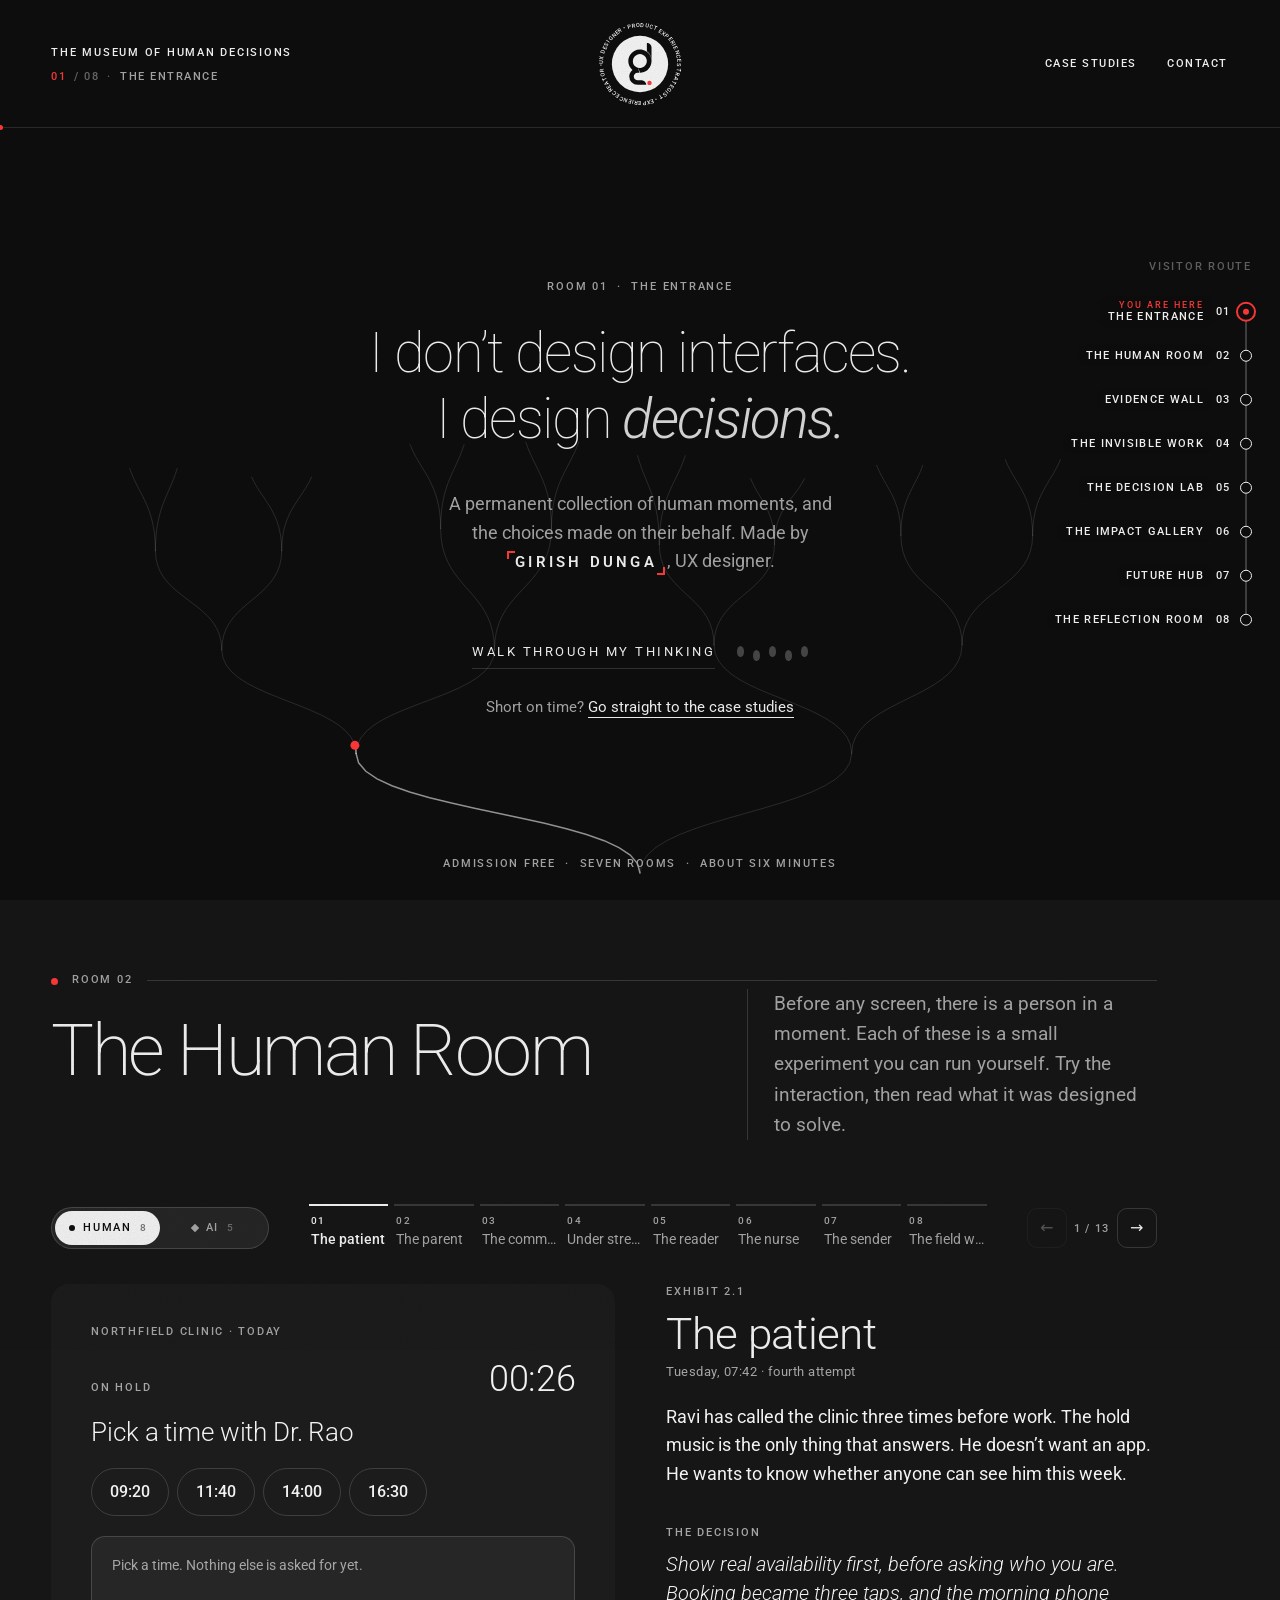
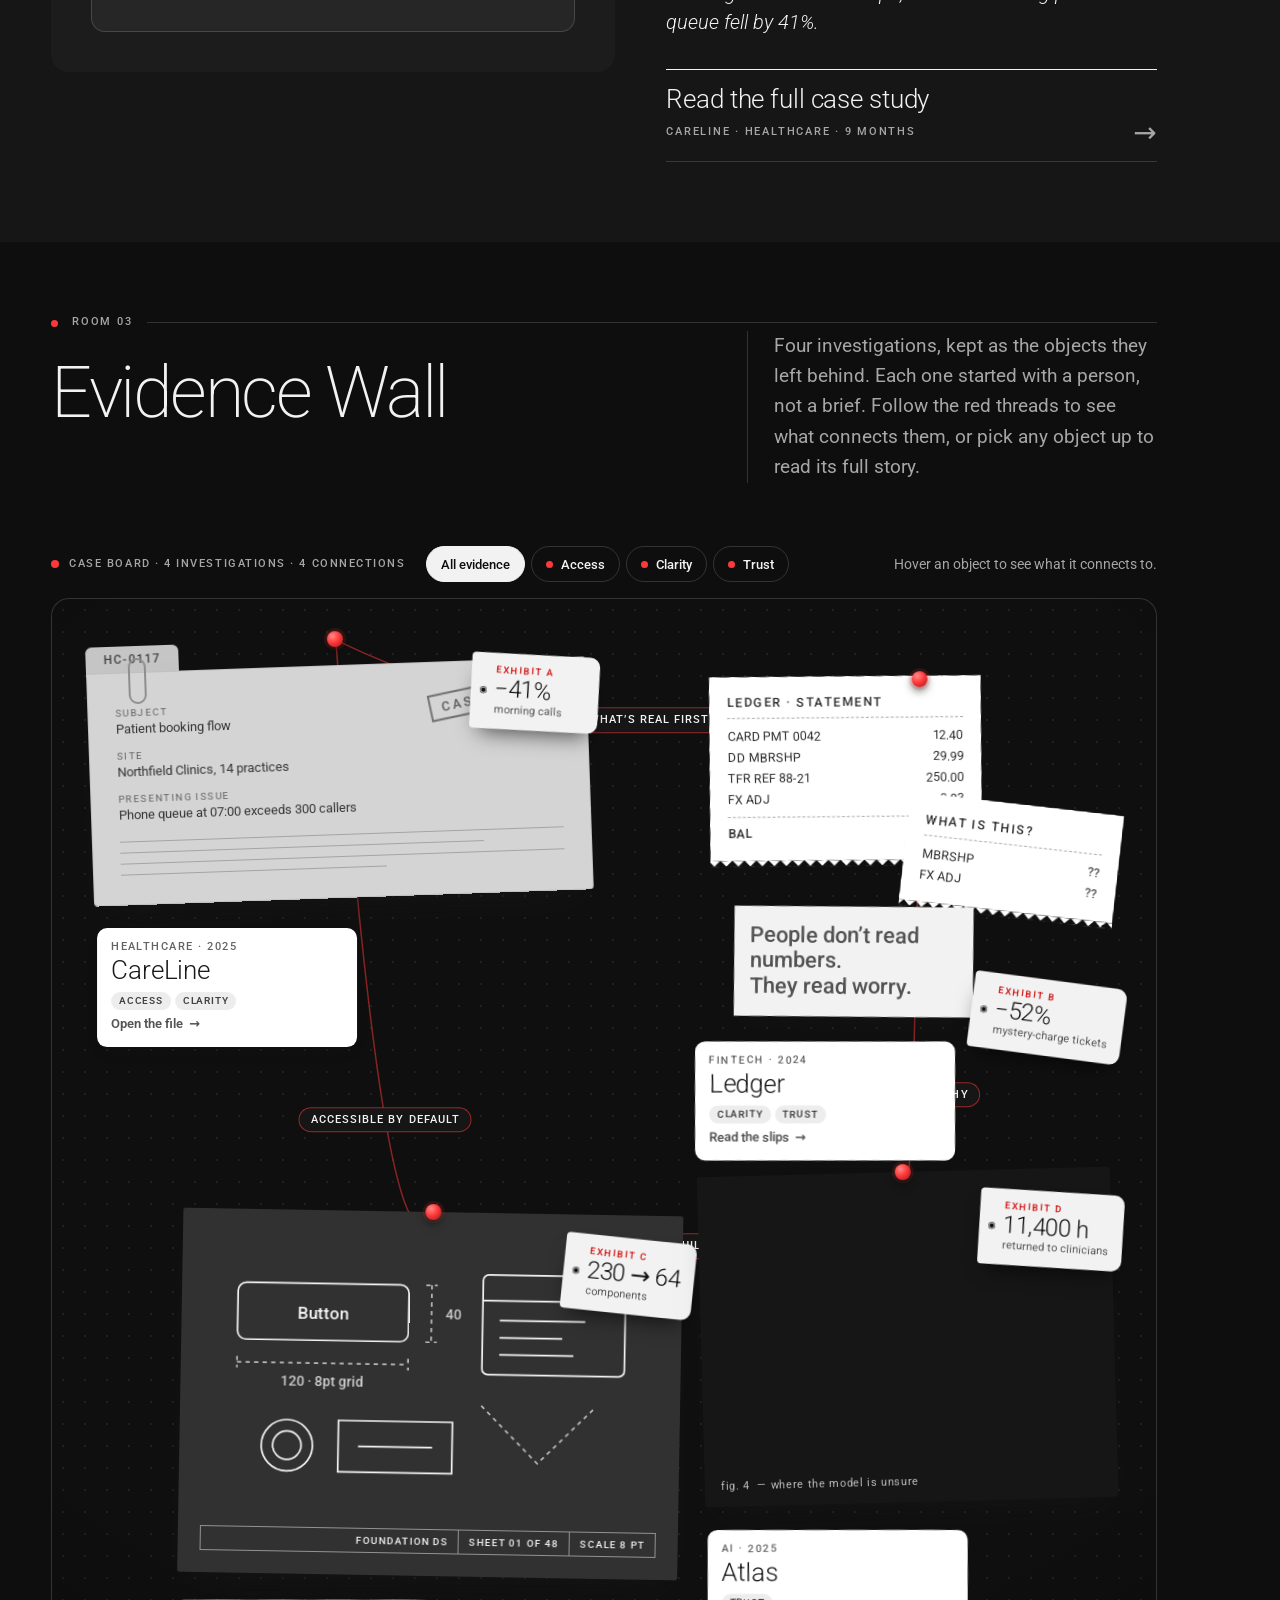
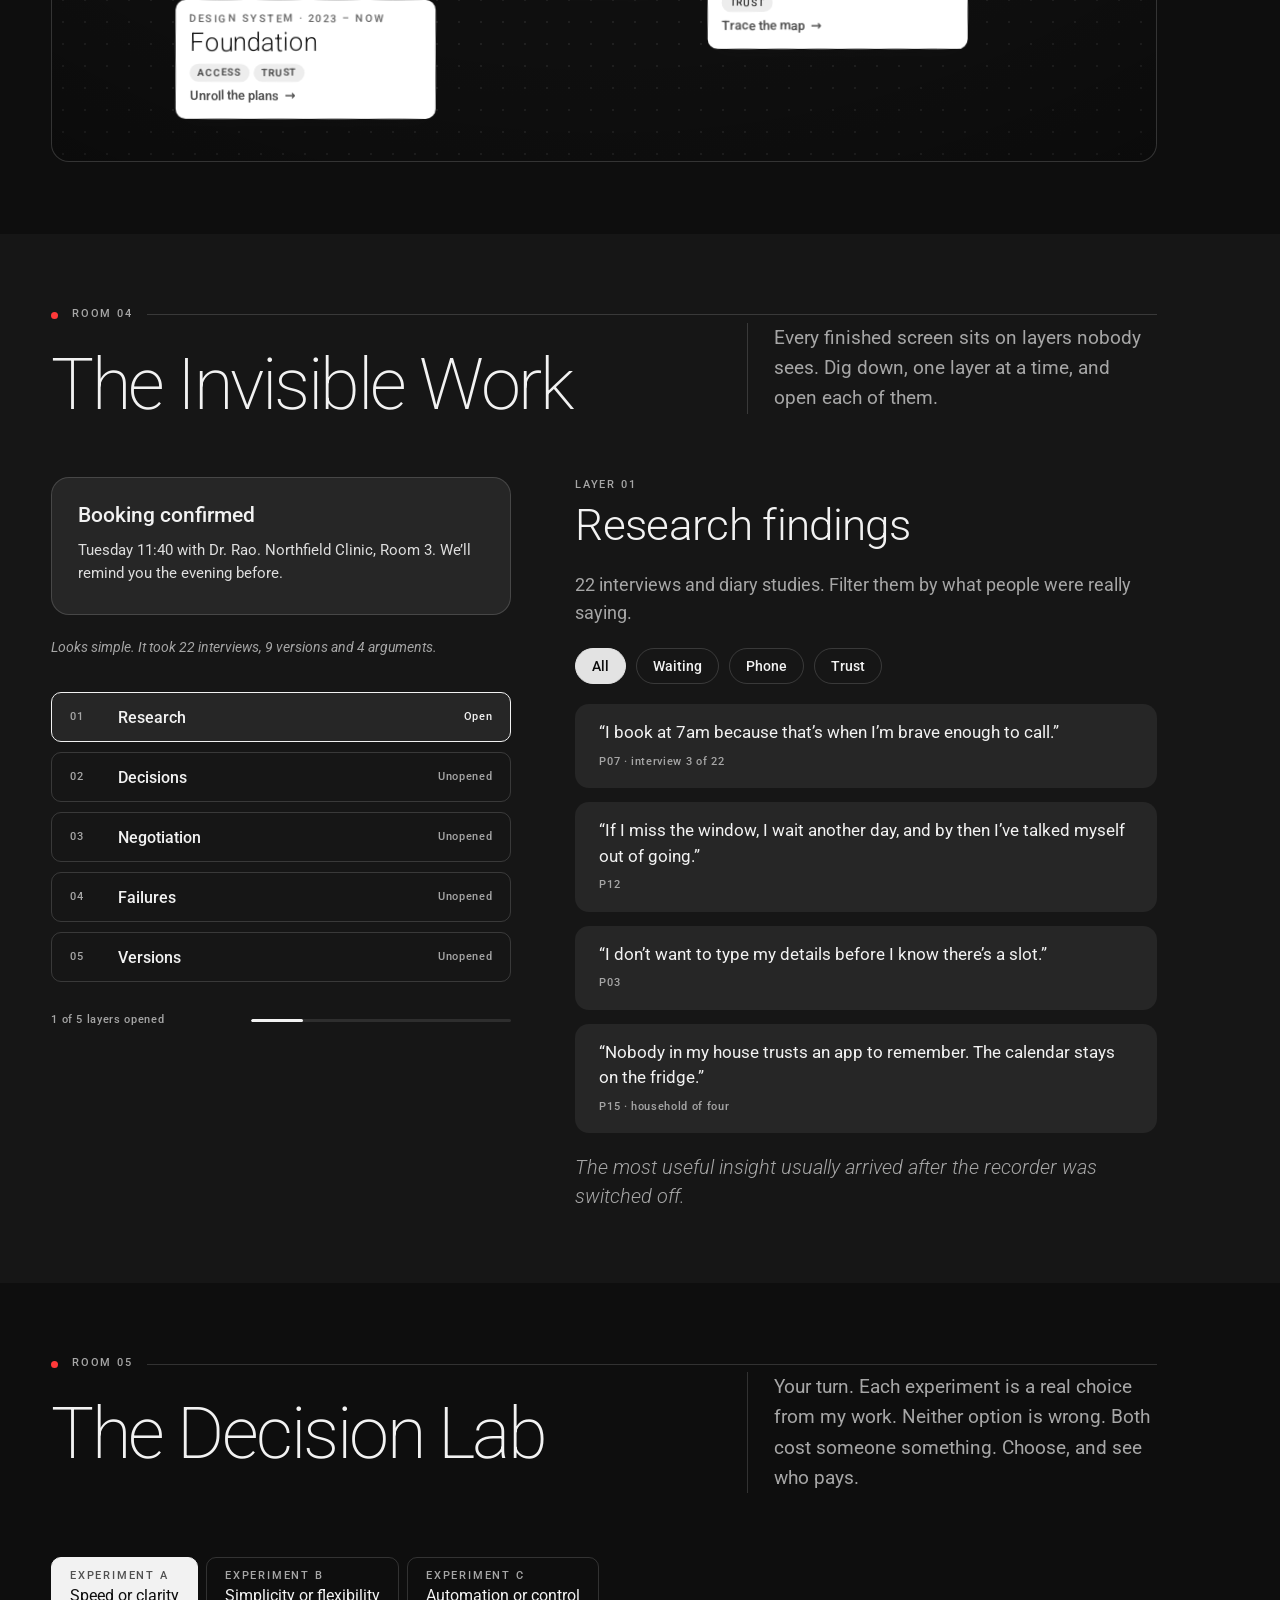
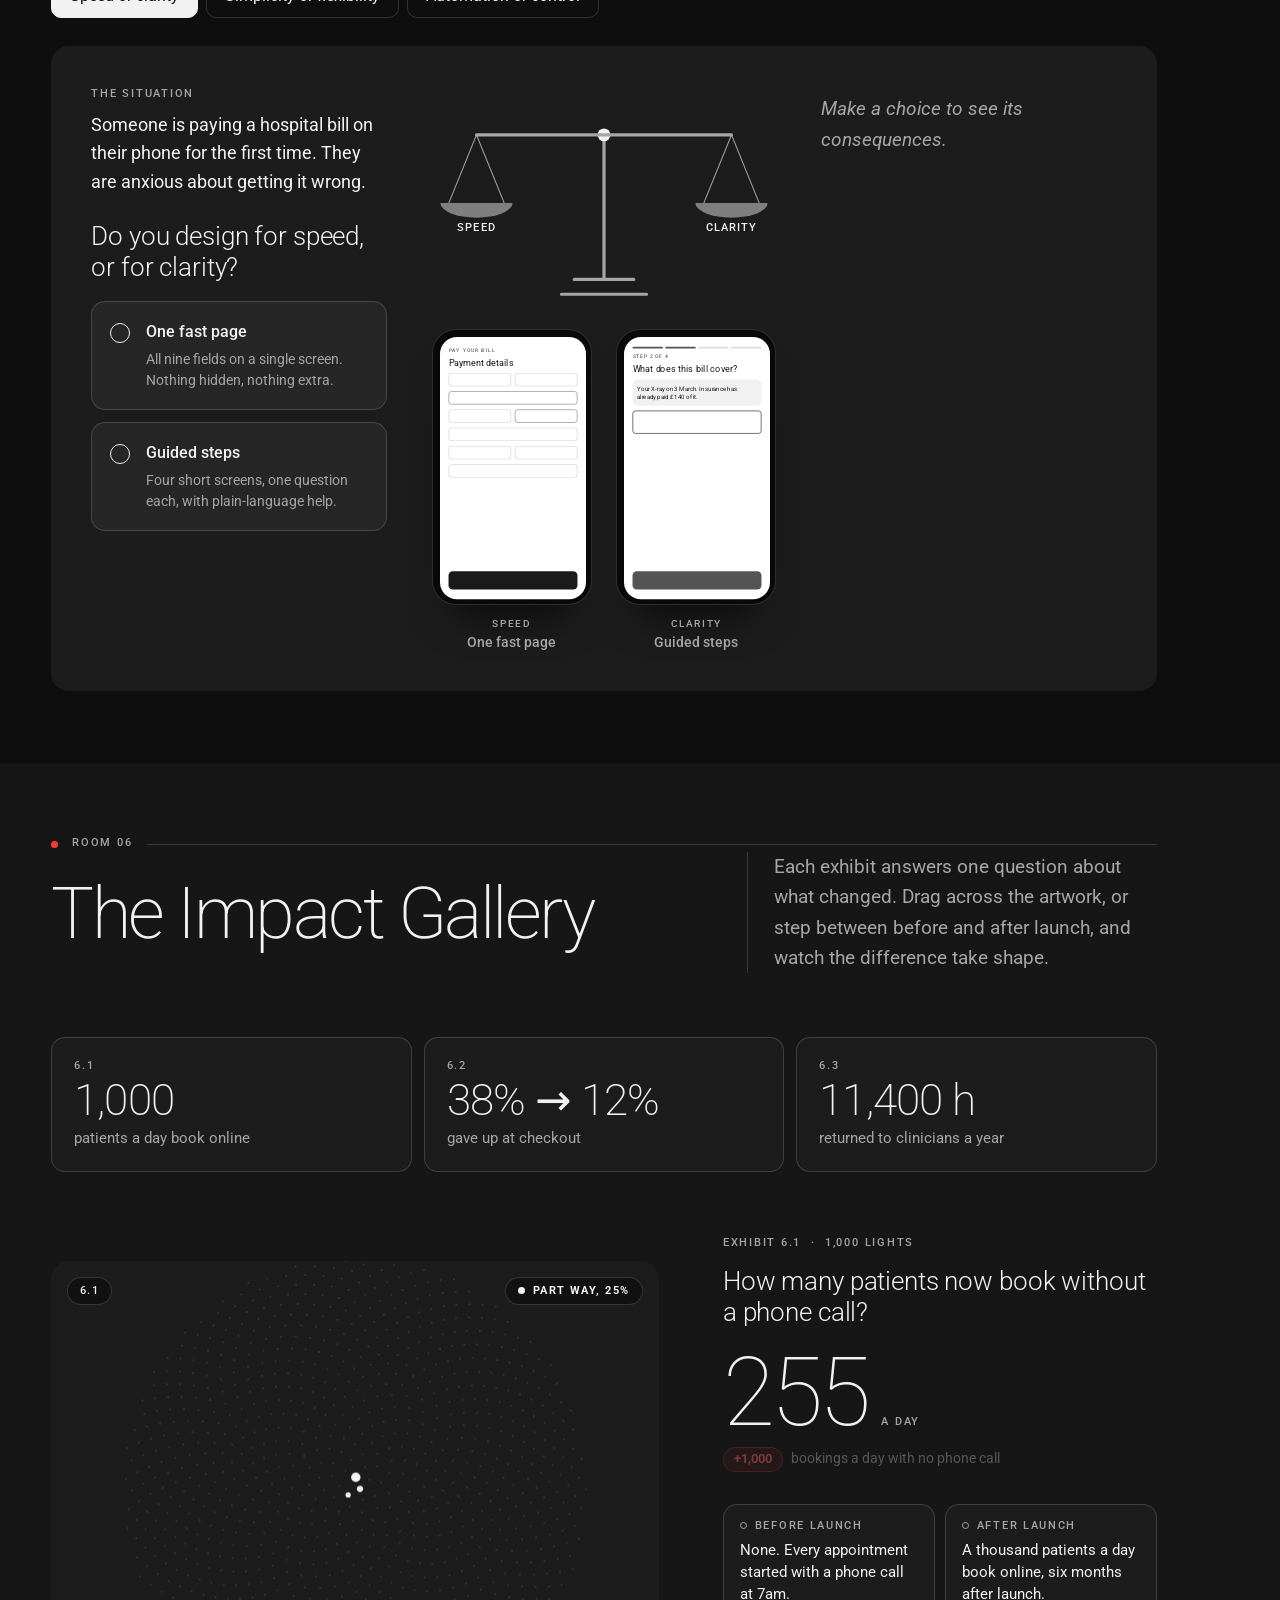
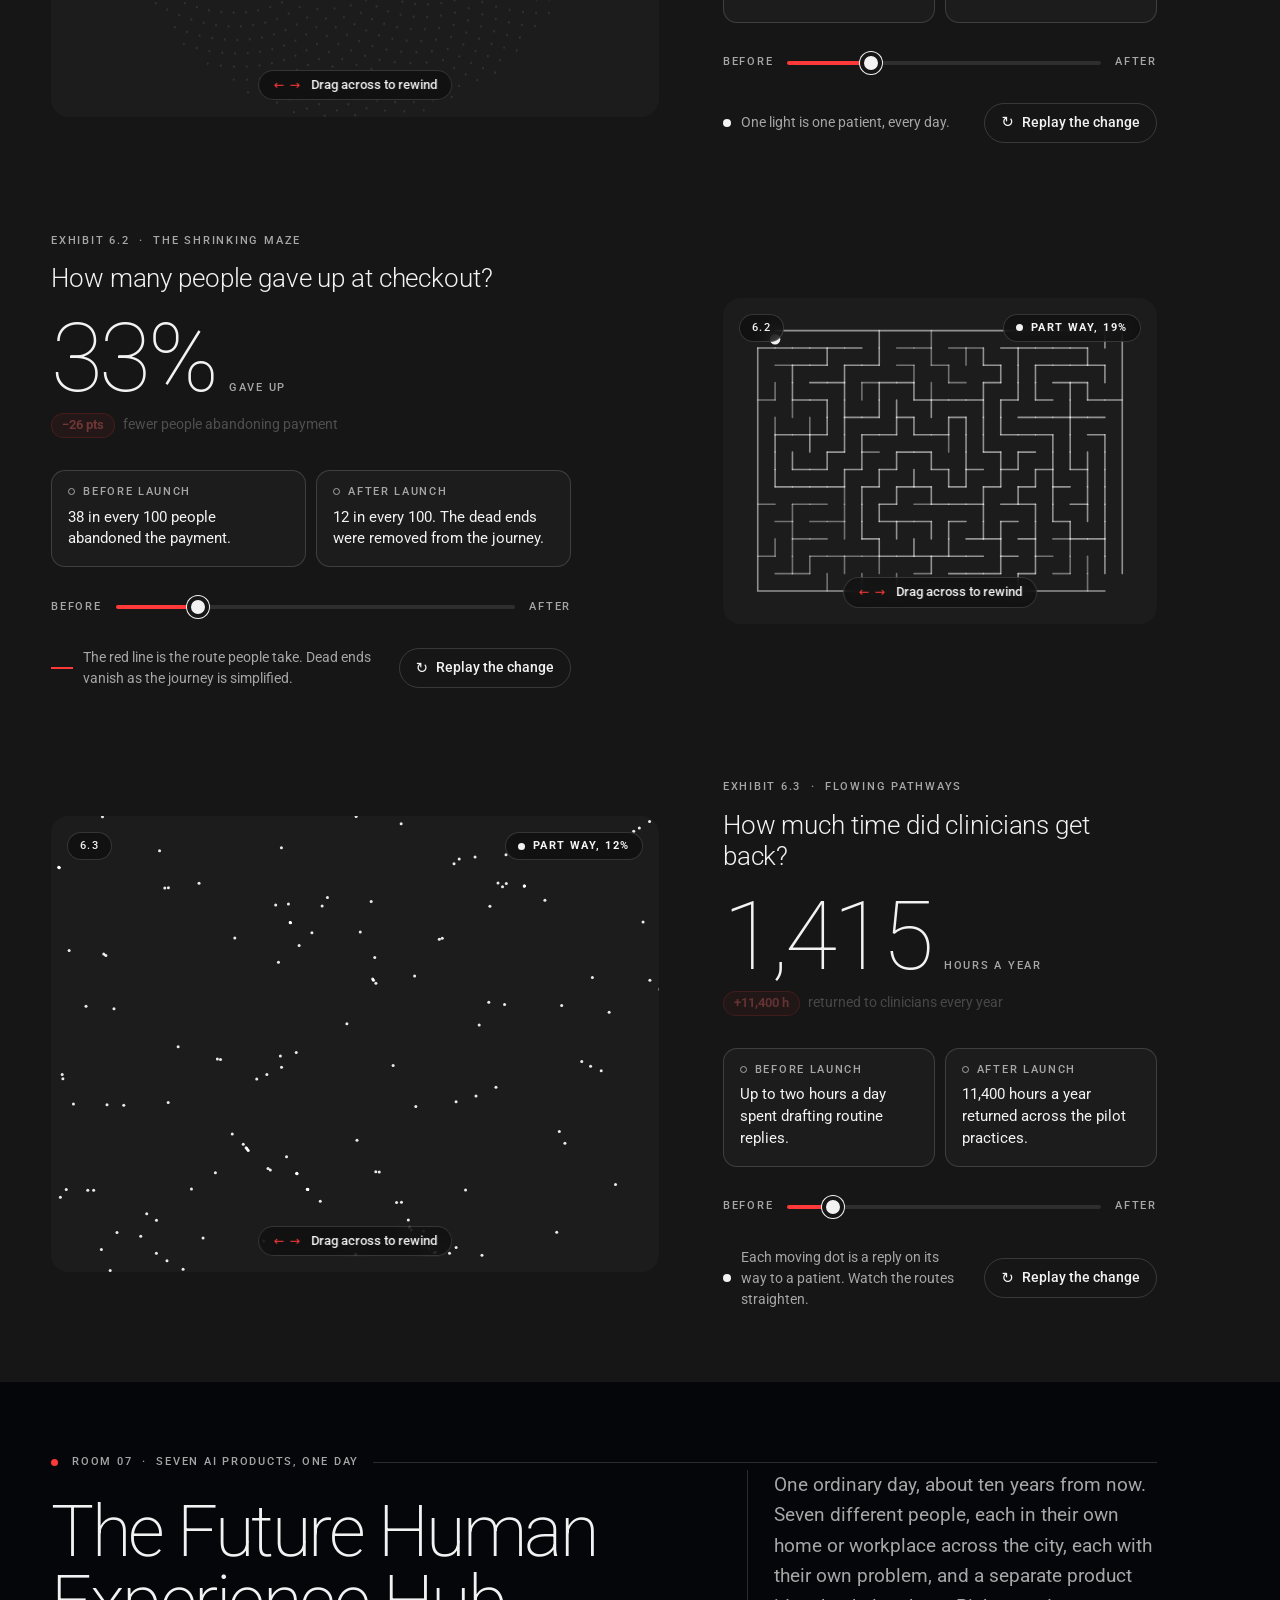
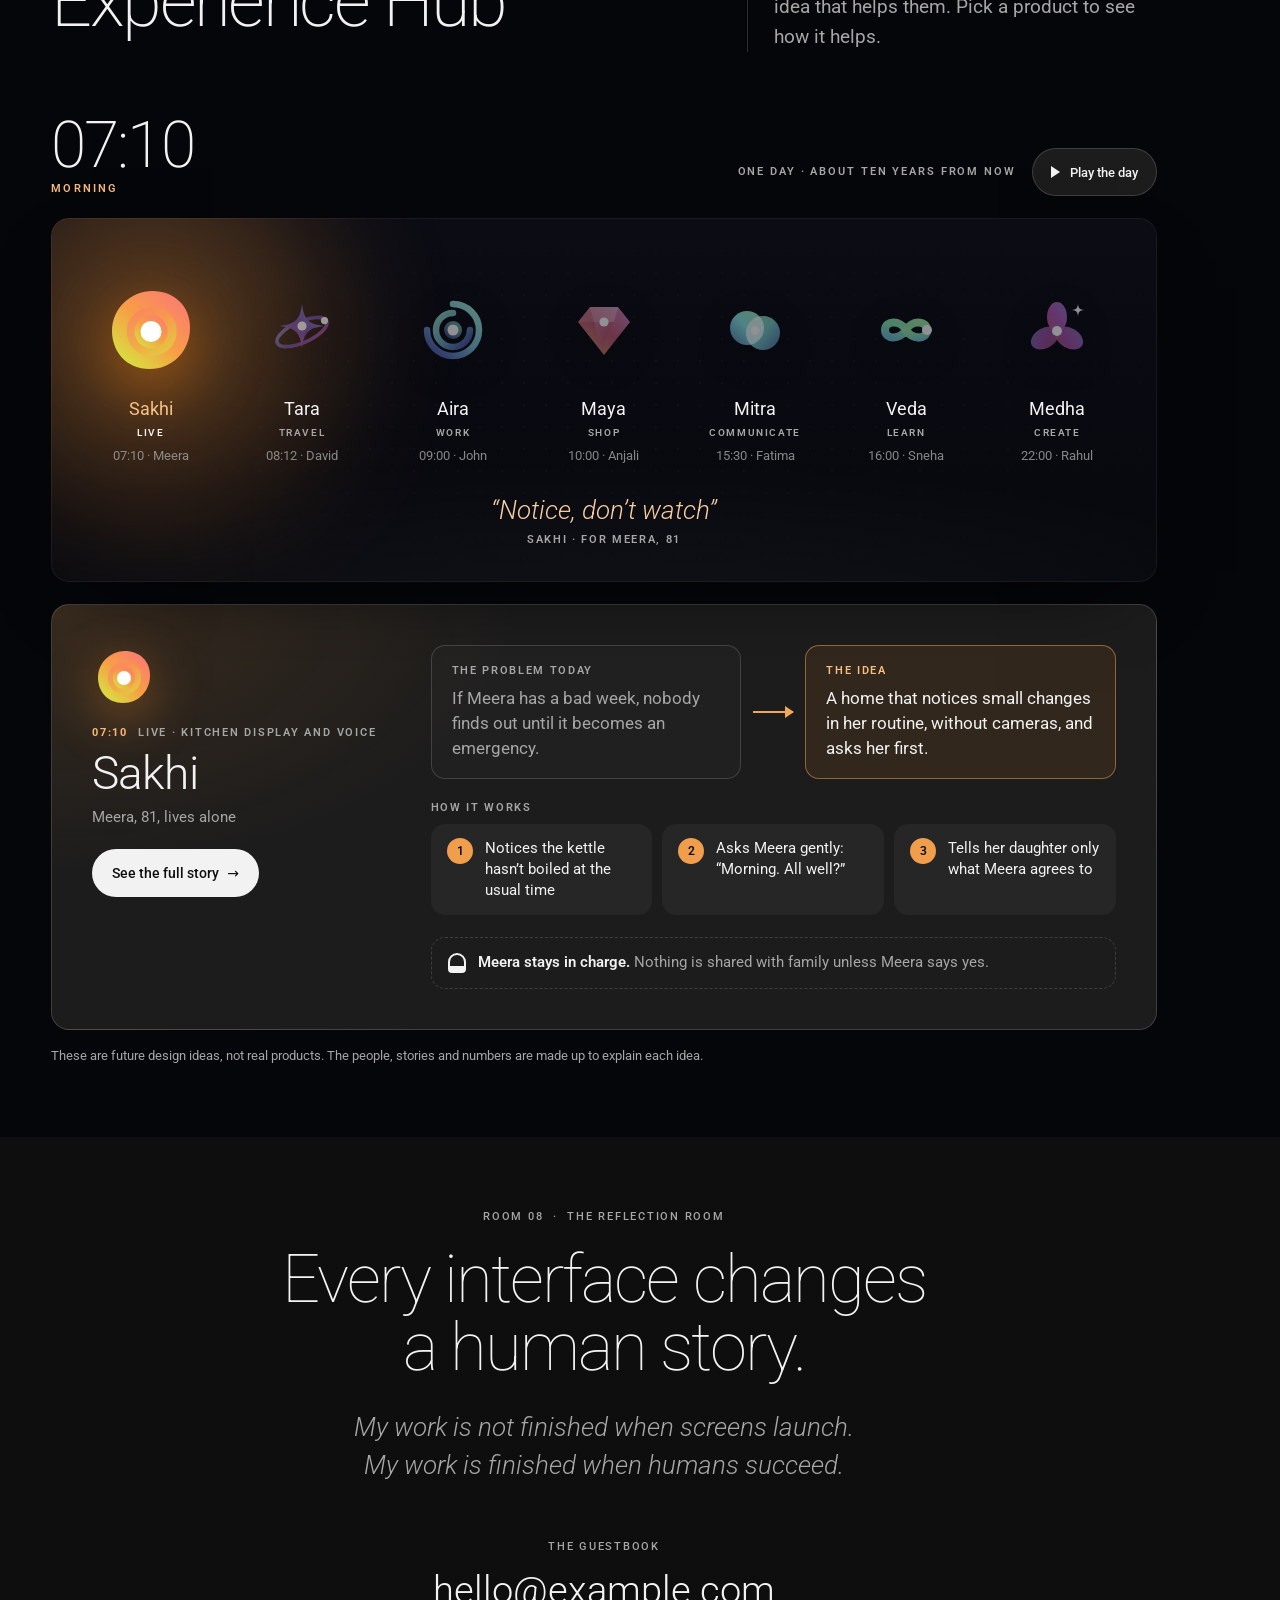
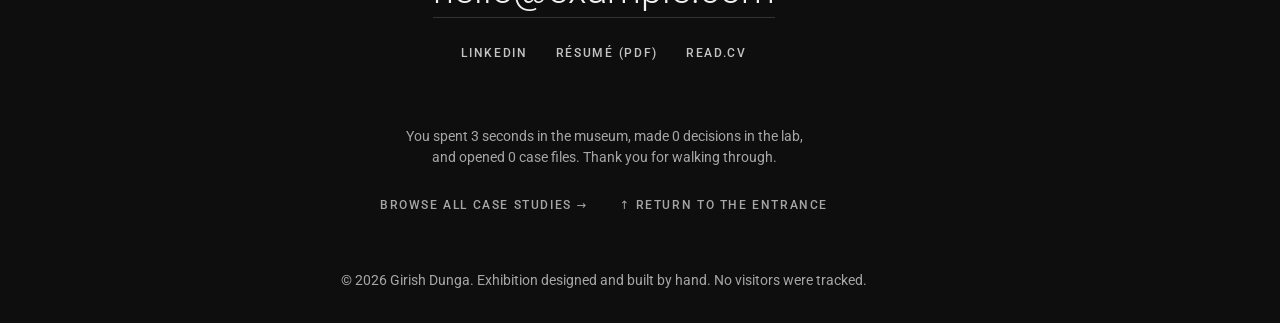
==== commit dae506f8: "Add files via upload" ====
--- a/index.html
+++ b/index.html
@@ -34,13 +34,13 @@
       <p class="bar-here" aria-hidden="true"><span class="bar-here-no">01</span><span class="bar-here-of">/ 08</span><span class="bar-here-name">The Entrance</span></p>
     </div>
     <div class="brand">
-      <a class="wordmark" href="#entrance" aria-label="Girish Dunga. UX designer, product thinker, experience creator. Back to the entrance">
+      <a class="wordmark" href="#entrance" aria-label="Girish Dunga. UX designer, product experience strategist, experience creator. Back to the entrance">
         <svg class="badge" viewBox="0 0 200 200" aria-hidden="true" focusable="false">
           <defs>
             <path id="badge-ring" d="M100,100 m-84,0 a84,84 0 1,1 168,0 a84,84 0 1,1 -168,0"/>
           </defs>
           <g class="badge-ring">
-            <text class="badge-text"><textPath href="#badge-ring" textLength="527" lengthAdjust="spacing">UX Designer • Product thinker • Experience creator •</textPath></text>
+            <text class="badge-text"><textPath href="#badge-ring" textLength="527" lengthAdjust="spacing">UX Designer • Product Experience Strategist • Experience creator •</textPath></text>
           </g>
           <circle class="badge-disc" cx="100" cy="100" r="64"/>
           <svg class="badge-mark" x="73" y="52" width="54" height="96" viewBox="0 0 173.908 313.838">
@@ -101,7 +101,7 @@
         </h1>
         <p class="entrance-sub" data-reveal>
           A permanent collection of human moments, and the choices made on their behalf.
-          Curated by <span class="curator-name"><span class="curator-name-text">Girish Dunga</span></span>, UX designer.
+          Made by <span class="curator-name"><span class="curator-name-text">Girish Dunga</span></span>, UX designer.
         </p>
         <a class="walk-in" href="#human-room" data-reveal>
           <span class="walk-in-text">Walk through my thinking</span>
@@ -233,7 +233,7 @@
                     </section>
                     <section class="hr-chap">
                       <p class="hr-chap-label">06 · What I’d do differently</p>
-                      <p>I’d bring receptionists into co-design from week one, not week six. They knew the edge cases better than any dataset.</p>
+                      <p>I’d bring receptionists into the design work from week one, not week six. They knew the unusual cases better than any dataset.</p>
                     </section>
                   </div>
                 </div>
@@ -358,7 +358,7 @@
                     <div><dt>Project</dt><dd>Live departures for the Kingsford Line app</dd></div>
                     <div><dt>My role</dt><dd>Product designer</dd></div>
                     <div><dt>Team</dt><dd>1 designer, 1 content designer, 4 engineers</dd></div>
-                    <div><dt>Method</dt><dd>30 shadowed commutes, glance tests at 1.5 seconds</dd></div>
+                    <div><dt>Method</dt><dd>30 commutes observed in person, glance tests at 1.5 seconds</dd></div>
                   </dl>
                   <div class="hr-case-grid">
                     <section class="hr-chap">
@@ -369,7 +369,7 @@
                     <section class="hr-chap">
                       <p class="hr-chap-label">02 · What the research said</p>
                       <p>People walking through a station look at their phone for about a second and a half at a time. In glance tests, fewer than half could name their platform from the old screen after one look.</p>
-                      <blockquote class="hr-case-quote">“I don’t read it. I look for my number, and if I can’t find it I follow the crowd.”<cite>Commuter, shadowed journey 11</cite></blockquote>
+                      <blockquote class="hr-case-quote">“I don’t read it. I look for my number, and if I can’t find it I follow the crowd.”<cite>Commuter, observed journey 11</cite></blockquote>
                     </section>
                     <section class="hr-chap">
                       <p class="hr-chap-label">03 · What we tried</p>
@@ -598,7 +598,7 @@
                     <div><dt>Project</dt><dd>Nursing handover for a 420-bed hospital</dd></div>
                     <div><dt>My role</dt><dd>Lead UX designer</dd></div>
                     <div><dt>Team</dt><dd>1 designer, 1 clinical lead, 4 engineers</dd></div>
-                    <div><dt>Method</dt><dd>6 night shifts shadowed, 41 handovers observed</dd></div>
+                    <div><dt>Method</dt><dd>6 night shifts observed, 41 handovers observed</dd></div>
                   </dl>
                   <div class="hr-case-grid">
                     <section class="hr-chap">
@@ -678,14 +678,14 @@
                   <dl class="hr-case-meta">
                     <div><dt>Project</dt><dd>First-transfer journey for Sendwell, international payments</dd></div>
                     <div><dt>My role</dt><dd>Product designer</dd></div>
-                    <div><dt>Team</dt><dd>1 designer, 1 researcher, 5 engineers, compliance</dd></div>
+                    <div><dt>Team</dt><dd>1 designer, 1 researcher, 5 engineers, legal and risk</dd></div>
                     <div><dt>Method</dt><dd>18 interviews with first-time senders, funnel analysis of 40,000 transfers</dd></div>
                   </dl>
                   <div class="hr-case-grid">
                     <section class="hr-chap">
                       <p class="hr-chap-label">01 · The problem</p>
                       <h4>We asked “Are you sure?” at the moment people were least able to answer.</h4>
-                      <p>A first transfer abroad feels irreversible, and the app agreed. The confirmation screen repeated the warning and offered no new information. Nearly four in ten first-time senders stopped there.</p>
+                      <p>A first transfer abroad feels like it can’t be undone, and the app agreed. The confirmation screen repeated the warning and offered no new information. Nearly four in ten first-time senders stopped there.</p>
                     </section>
                     <section class="hr-chap">
                       <p class="hr-chap-label">02 · What the research said</p>
@@ -702,7 +702,7 @@
                     </section>
                     <section class="hr-chap">
                       <p class="hr-chap-label">04 · What shipped</p>
-                      <p>One review screen, then send. A clear countdown offers a way back, and the recipient’s name is checked against the receiving bank before the button is enabled.</p>
+                      <p>One review screen, then send. A clear countdown offers a way back, and the recipient’s name is checked against the receiving bank before the button can be pressed.</p>
                     </section>
                     <section class="hr-chap">
                       <p class="hr-chap-label">05 · What changed</p>
@@ -714,7 +714,7 @@
                     </section>
                     <section class="hr-chap">
                       <p class="hr-chap-label">06 · What I’d do differently</p>
-                      <p>I’d involve compliance at the sketch stage. Their concern was valid, and the hold period that answered it was their idea.</p>
+                      <p>I’d involve the legal and risk team at the sketch stage. Their concern was valid, and the hold period that answered it was their idea.</p>
                     </section>
                   </div>
                 </div>
@@ -833,7 +833,7 @@
                     <div><dt>Project</dt><dd>Panelwise, an AI agent that recommends interview panels, for a hiring platform running 2,400 interviews a quarter</dd></div>
                     <div><dt>My role</dt><dd>Lead product designer</dd></div>
                     <div><dt>Team</dt><dd>2 designers, 1 researcher, 1 data scientist, 5 engineers, the people team</dd></div>
-                    <div><dt>Method</dt><dd>16 interviews with recruiters and hiring managers, an audit of 9,000 past panels, 3 rounds of Wizard-of-Oz tests</dd></div>
+                    <div><dt>Method</dt><dd>16 interviews with recruiters and hiring managers, an audit of 9,000 past panels, 3 rounds of tests with a person playing the AI</dd></div>
                   </dl>
                   <div class="hr-case-grid">
                     <section class="hr-chap">
@@ -843,7 +843,7 @@
                     </section>
                     <section class="hr-chap">
                       <p class="hr-chap-label">02 · What the research said</p>
-                      <p>Recruiters did not want the AI to choose for them. They wanted it to do the searching and show its working. In Wizard-of-Oz tests, unexplained suggestions were overridden 70% of the time. The same suggestions with reasons attached were accepted three times as often.</p>
+                      <p>Recruiters did not want the AI to choose for them. They wanted it to do the searching and show how it got there. In tests where a person played the AI, unexplained suggestions were overridden 70% of the time. The same suggestions with reasons attached were accepted three times as often.</p>
                       <blockquote class="hr-case-quote">“If it can’t tell me why Priya, I’ll pick Priya myself, and at least I’ll know why.”<cite>Recruiter, interview 5</cite></blockquote>
                     </section>
                     <section class="hr-chap">
@@ -908,7 +908,7 @@
                     <div><dt>Project</dt><dd>Waypoint, AI symptom navigation for a regional health service’s urgent care line</dd></div>
                     <div><dt>My role</dt><dd>Lead UX designer</dd></div>
                     <div><dt>Team</dt><dd>2 designers, 1 content designer, 3 clinicians, 1 ML engineer, 6 engineers, a clinical safety officer</dd></div>
-                    <div><dt>Method</dt><dd>24 interviews, 300 call recordings reviewed with nurses, safety testing against 1,200 clinical scenarios</dd></div>
+                    <div><dt>Method</dt><dd>24 interviews, 300 call recordings reviewed with nurses, safety testing against 1,200 medical test cases</dd></div>
                   </dl>
                   <div class="hr-case-grid">
                     <section class="hr-chap">
@@ -940,7 +940,7 @@
                       <ul class="hr-figs" role="list">
                         <li><b>4 min</b>median time to advice, against up to 45 minutes on hold</li>
                         <li><b>−23%</b>non-urgent A&E visits in the pilot area</li>
-                        <li><b>0</b>emergencies missed in safety testing across 1,200 scenarios</li>
+                        <li><b>0</b>emergencies missed in safety testing across 1,200 test cases</li>
                       </ul>
                     </section>
                     <section class="hr-chap">
@@ -980,23 +980,23 @@
             </div>
             <div class="hr-more hr-unfold">
               <details class="hr-case">
-                <summary><span class="hr-case-cue">Read the full case study</span><span class="hr-case-sub">Synthesis · AI · Research operations · 6 months</span></summary>
+                <summary><span class="hr-case-cue">Read the full case study</span><span class="hr-case-sub">Research analysis · AI · Research tools · 6 months</span></summary>
                 <div class="hr-case-body">
                   <dl class="hr-case-meta">
                     <div><dt>Project</dt><dd>An AI research copilot for a 40-person UX team in a product company</dd></div>
                     <div><dt>My role</dt><dd>Lead product designer</dd></div>
                     <div><dt>Team</dt><dd>2 designers, 2 researchers, 1 ML engineer, 4 engineers</dd></div>
-                    <div><dt>Method</dt><dd>12 researcher interviews, 8 synthesis sessions observed, tested against 3 past studies with known findings</dd></div>
+                    <div><dt>Method</dt><dd>12 researcher interviews, 8 analysis sessions observed, tested against 3 past studies with known findings</dd></div>
                   </dl>
                   <div class="hr-case-grid">
                     <section class="hr-chap">
                       <p class="hr-chap-label">01 · The problem</p>
-                      <h4>Synthesis took longer than the research, and the findings rarely left the room.</h4>
-                      <p>Researchers spent two to three days tagging transcripts for every study. Past studies were buried in folders, so product teams commissioned research that already existed.</p>
+                      <h4>Making sense of the research took longer than doing it, and the findings rarely left the room.</h4>
+                      <p>Researchers spent two to three days tagging transcripts for every study. Past studies were lost in folders, so product teams paid for research that already existed.</p>
                     </section>
                     <section class="hr-chap">
                       <p class="hr-chap-label">02 · What the research said</p>
-                      <p>Researchers were not afraid of AI writing themes. They were afraid of themes they could not defend in front of a sceptical product manager. Every finding needed a quote, and a person behind the quote.</p>
+                      <p>Researchers were not afraid of AI writing themes. They were afraid of themes they could not defend in front of a doubtful product manager. Every finding needed a quote, and a person behind the quote.</p>
                       <blockquote class="hr-case-quote">“A theme without a quote is just my opinion with better formatting.”<cite>Senior researcher, interview 3</cite></blockquote>
                     </section>
                     <section class="hr-chap">
@@ -1004,8 +1004,8 @@
                       <ul class="hr-tried" role="list">
                         <li><span class="hr-tag" data-tag="kept">Kept</span><span>Every theme links to the exact quotes and participants that support it, and shows how many.</span></li>
                         <li><span class="hr-tag" data-tag="kept">Kept</span><span>Themes with thin evidence are marked, never hidden and never promoted.</span></li>
-                        <li><span class="hr-tag" data-tag="dropped">Dropped</span><span>A one-click executive summary. It read well, flattened nuance, and got quoted out of context.</span></li>
-                        <li><span class="hr-tag" data-tag="dropped">Dropped</span><span>Auto-tagging that rewrote researchers’ own tags. They lost ownership of their codebook.</span></li>
+                        <li><span class="hr-tag" data-tag="dropped">Dropped</span><span>A one-click executive summary. It read well, lost the detail, and got quoted out of context.</span></li>
+                        <li><span class="hr-tag" data-tag="dropped">Dropped</span><span>Auto-tagging that rewrote researchers’ own tags. They lost control of their own labels.</span></li>
                       </ul>
                     </section>
                     <section class="hr-chap">
@@ -1015,7 +1015,7 @@
                     <section class="hr-chap">
                       <p class="hr-chap-label">05 · What changed</p>
                       <ul class="hr-figs" role="list">
-                        <li><b>1 day</b>to synthesise a study, down from 3</li>
+                        <li><b>1 day</b>to analyse a study, down from 3</li>
                         <li><b>2.4×</b>more past studies reused by product teams</li>
                         <li><b>0</b>themes shared without a linked quote</li>
                       </ul>
@@ -1064,7 +1064,7 @@
                     <div><dt>Project</dt><dd>FieldMate, an AI copilot in a field service app for 1,800 HVAC and lift engineers</dd></div>
                     <div><dt>My role</dt><dd>Lead UX designer</dd></div>
                     <div><dt>Team</dt><dd>2 designers, 1 researcher, 2 data scientists, 7 engineers, field supervisors</dd></div>
-                    <div><dt>Method</dt><dd>14 ride-alongs, 600 job reports analysed, testing on site with gloves and plant-room noise</dd></div>
+                    <div><dt>Method</dt><dd>14 days on the road with engineers, 600 job reports analysed, testing on site with gloves and plant-room noise</dd></div>
                   </dl>
                   <div class="hr-case-grid">
                     <section class="hr-chap">
@@ -1075,7 +1075,7 @@
                     <section class="hr-chap">
                       <p class="hr-chap-label">02 · What the research said</p>
                       <p>Engineers did not want a chatbot. They had gloves on, a noisy plant room and one free hand. They wanted the next most likely cause for this specific machine, and to know why the copilot thought so.</p>
-                      <blockquote class="hr-case-quote">“Don’t tell me what a chiller is. Tell me what this one did last time.”<cite>Senior engineer, ride-along 6</cite></blockquote>
+                      <blockquote class="hr-case-quote">“Don’t tell me what a chiller is. Tell me what this one did last time.”<cite>Senior engineer, site visit 6</cite></blockquote>
                     </section>
                     <section class="hr-chap">
                       <p class="hr-chap-label">03 · What we tried</p>
@@ -1147,7 +1147,7 @@
                     <section class="hr-chap">
                       <p class="hr-chap-label">01 · The problem</p>
                       <h4>The answer existed. It was in four places, and three of them were out of date.</h4>
-                      <p>Employees spent hours a week searching the intranet. HR and IT helpdesks answered the same questions again and again, and the old search confidently returned pages nobody had touched in years.</p>
+                      <p>Employees spent hours a week searching the company’s internal website. HR and IT helpdesks answered the same questions again and again, and the old search confidently returned pages nobody had touched in years.</p>
                     </section>
                     <section class="hr-chap">
                       <p class="hr-chap-label">02 · What the research said</p>
@@ -1166,7 +1166,7 @@
                     </section>
                     <section class="hr-chap">
                       <p class="hr-chap-label">04 · What shipped</p>
-                      <p>An assistant in the company chat tool and the intranet that answers only from company sources, with citations inline. Old sources are flagged. Conflicts are sent to the document owners, so the fix happens in the source, not in the answer.</p>
+                      <p>An assistant in the company chat tool and the internal website that answers only from company sources, with citations inline. Old sources are flagged. Conflicts are sent to the document owners, so the fix happens in the source, not in the answer.</p>
                     </section>
                     <section class="hr-chap">
                       <p class="hr-chap-label">05 · What changed</p>
@@ -1355,7 +1355,7 @@
             <button class="band" type="button" aria-current="false"><span class="band-no">02</span><span class="band-name">Decisions</span><span class="band-state">Unopened</span></button>
             <button class="band" type="button" aria-current="false"><span class="band-no">03</span><span class="band-name">Negotiation</span><span class="band-state">Unopened</span></button>
             <button class="band" type="button" aria-current="false"><span class="band-no">04</span><span class="band-name">Failures</span><span class="band-state">Unopened</span></button>
-            <button class="band" type="button" aria-current="false"><span class="band-no">05</span><span class="band-name">Iterations</span><span class="band-state">Unopened</span></button>
+            <button class="band" type="button" aria-current="false"><span class="band-no">05</span><span class="band-name">Versions</span><span class="band-state">Unopened</span></button>
           </div>
           <div class="dig-progress-row">
             <p class="dig-progress" aria-live="polite">1 of 5 layers opened</p>
@@ -1368,7 +1368,7 @@
             <section class="stratum" data-layer="1" aria-labelledby="l1-title">
                         <header class="stratum-head">
                           <span class="stratum-no">Layer 01</span>
-                          <h3 id="l1-title">Research insights</h3>
+                          <h3 id="l1-title">Research findings</h3>
                         </header>
                         <div class="stratum-body">
                           <p class="stratum-lede">22 interviews and diary studies. Filter them by what people were really saying.</p>
@@ -1430,7 +1430,7 @@
                               <p class="lens-out" aria-live="polite"
                                  data-patient="Two adults can see the same list, so nobody has to guess whether a dose was given."
                                  data-receptionist="Parents stop phoning the clinic to ask whether a prescription was already collected."
-                                 data-clinician="Medication questions arrive with a timeline attached, which makes triage faster and safer.">Two adults can see the same list, so nobody has to guess whether a dose was given.</p>
+                                 data-clinician="Medication questions arrive with a timeline attached, which makes sorting by urgency faster and safer.">Two adults can see the same list, so nobody has to guess whether a dose was given.</p>
                             </article>
                           </div>
                         </div>
@@ -1438,7 +1438,7 @@
             <section class="stratum" data-layer="3" aria-labelledby="l3-title">
                         <header class="stratum-head">
                           <span class="stratum-no">Layer 03</span>
-                          <h3 id="l3-title">Stakeholder negotiations</h3>
+                          <h3 id="l3-title">Agreeing with other teams</h3>
                         </header>
                         <div class="stratum-body">
                           <p class="stratum-lede">Slot length took three weeks to settle. Set it yourself and see who pushes back.</p>
@@ -1488,7 +1488,7 @@
             <section class="stratum" data-layer="5" aria-labelledby="l5-title">
                         <header class="stratum-head">
                           <span class="stratum-no">Layer 05</span>
-                          <h3 id="l5-title">Iterations</h3>
+                          <h3 id="l5-title">Versions</h3>
                         </header>
                         <div class="stratum-body">
                           <p class="stratum-lede">Nine versions of one button, out of more than 600 small changes. Scrub through them.</p>
@@ -1513,7 +1513,7 @@
           <p class="placard-line" data-reveal>Room 05</p>
           <h2 id="lab-title" class="room-title" data-reveal>The Decision Lab</h2>
           <p class="room-intro" data-reveal>
-            Your turn. Each experiment is a real trade-off from my work. Neither option is wrong.
+            Your turn. Each experiment is a real choice from my work. Neither option is wrong.
             Both cost someone something. Choose, and see who pays.
           </p>
         </div>
@@ -1564,13 +1564,13 @@
               <ul class="meters" role="list"></ul>
               <p class="lab-human"></p>
               <div class="curator">
-                <p class="lab-situation-label">Curator’s note</p>
+                <p class="lab-situation-label">Designer’s note</p>
                 <p class="curator-text"></p>
               </div>
             </div>
           </div>
         </div>
-        <noscript><p class="lab-noscript">The Decision Lab needs JavaScript to run its experiments. The trade-offs it explores are speed against clarity, simplicity against flexibility, and automation against human control.</p></noscript>
+        <noscript><p class="lab-noscript">The Decision Lab needs JavaScript to run its experiments. The choices it explores are speed against clarity, simplicity against flexibility, and automation against human control.</p></noscript>
       </div>
     </section>
 
@@ -1582,12 +1582,12 @@
           <p class="placard-line" data-reveal>Room 06</p>
           <h2 id="impact-title" class="room-title" data-reveal>The Impact Gallery</h2>
           <p class="room-intro" data-reveal>
-            Each installation answers one question about what changed. Drag across the artwork, or step between before and after launch, and watch the difference take shape.
+            Each exhibit answers one question about what changed. Drag across the artwork, or step between before and after launch, and watch the difference take shape.
           </p>
         </div>
       </header>
 
-      <ol class="impact-index" role="list" aria-label="The three installations">
+      <ol class="impact-index" role="list" aria-label="The three exhibits">
           <li><a class="ii" href="#install-lights"><span class="ii-no">6.1</span><span class="ii-v">1,000</span><span class="ii-l">patients a day book online</span></a></li>
           <li><a class="ii" href="#install-maze"><span class="ii-no">6.2</span><span class="ii-v">38% → 12%</span><span class="ii-l">gave up at checkout</span></a></li>
           <li><a class="ii" href="#install-paths"><span class="ii-no">6.3</span><span class="ii-v">11,400 h</span><span class="ii-l">returned to clinicians a year</span></a></li>
@@ -1604,13 +1604,13 @@
             <p class="stage-hint" aria-hidden="true"><span class="stage-hint-arrows">&larr; &rarr;</span> Drag across to rewind</p>
           </div>
           <figcaption class="install-card">
-            <p class="install-no">Installation 6.1 &nbsp;·&nbsp; 1,000 lights</p>
+            <p class="install-no">Exhibit 6.1 &nbsp;·&nbsp; 1,000 lights</p>
             <p class="install-q">How many patients now book without a phone call?</p>
             <div class="install-result">
               <p class="install-figure"><span class="count" data-to="1000">1,000</span><span class="install-unit">a day</span></p>
               <p class="install-delta"><b>+1,000</b> bookings a day with no phone call</p>
             </div>
-            <div class="install-compare" role="group" aria-label="Show the installation">
+            <div class="install-compare" role="group" aria-label="Show the exhibit">
               <button class="ic" type="button" data-p="0" aria-pressed="false"><span class="ic-k">Before launch</span><span class="ic-v">None. Every appointment started with a phone call at 7am.</span></button>
               <button class="ic" type="button" data-p="1" aria-pressed="true"><span class="ic-k">After launch</span><span class="ic-v">A thousand patients a day book online, six months after launch.</span></button>
             </div>
@@ -1636,13 +1636,13 @@
             <p class="stage-hint" aria-hidden="true"><span class="stage-hint-arrows">&larr; &rarr;</span> Drag across to rewind</p>
           </div>
           <figcaption class="install-card">
-            <p class="install-no">Installation 6.2 &nbsp;·&nbsp; The shrinking maze</p>
+            <p class="install-no">Exhibit 6.2 &nbsp;·&nbsp; The shrinking maze</p>
             <p class="install-q">How many people gave up at checkout?</p>
             <div class="install-result">
               <p class="install-figure"><span class="count" data-from="38" data-to="12">12</span>%<span class="install-unit">gave up</span></p>
               <p class="install-delta"><b>−26 pts</b> fewer people abandoning payment</p>
             </div>
-            <div class="install-compare" role="group" aria-label="Show the installation">
+            <div class="install-compare" role="group" aria-label="Show the exhibit">
               <button class="ic" type="button" data-p="0" aria-pressed="false"><span class="ic-k">Before launch</span><span class="ic-v">38 in every 100 people abandoned the payment.</span></button>
               <button class="ic" type="button" data-p="1" aria-pressed="true"><span class="ic-k">After launch</span><span class="ic-v">12 in every 100. The dead ends were removed from the journey.</span></button>
             </div>
@@ -1668,13 +1668,13 @@
             <p class="stage-hint" aria-hidden="true"><span class="stage-hint-arrows">&larr; &rarr;</span> Drag across to rewind</p>
           </div>
           <figcaption class="install-card">
-            <p class="install-no">Installation 6.3 &nbsp;·&nbsp; Flowing pathways</p>
+            <p class="install-no">Exhibit 6.3 &nbsp;·&nbsp; Flowing pathways</p>
             <p class="install-q">How much time did clinicians get back?</p>
             <div class="install-result">
               <p class="install-figure"><span class="count" data-to="11400">11,400</span><span class="install-unit">hours a year</span></p>
               <p class="install-delta"><b>+11,400 h</b> returned to clinicians every year</p>
             </div>
-            <div class="install-compare" role="group" aria-label="Show the installation">
+            <div class="install-compare" role="group" aria-label="Show the exhibit">
               <button class="ic" type="button" data-p="0" aria-pressed="false"><span class="ic-k">Before launch</span><span class="ic-v">Up to two hours a day spent drafting routine replies.</span></button>
               <button class="ic" type="button" data-p="1" aria-pressed="true"><span class="ic-k">After launch</span><span class="ic-v">11,400 hours a year returned across the pilot practices.</span></button>
             </div>
@@ -1792,7 +1792,7 @@
           <div class="m-dock"><span class="m-btn">Continue</span></div>
         </div>
       </div>
-      <figcaption><b>02</b> Plain-language reasons, mapped to triage for staff behind the scenes.</figcaption>
+      <figcaption><b>02</b> Reasons in plain words, sorted by urgency for staff behind the scenes.</figcaption>
     </figure>
     <figure class="shot shot--phone">
       <div aria-hidden="true" class="device device--phone m-care">
@@ -2071,7 +2071,7 @@
   <template id="shots-researcher">
     <figure class="shot shot--desktop">
       <div aria-hidden="true" class="device device--desktop m-syn">
-        <div class="m-chrome"><i></i><i></i><i></i><span>synthesis · Study 14 · Checkout and fees · 12 interviews</span></div>
+        <div class="m-chrome"><i></i><i></i><i></i><span>analysis · Study 14 · Checkout and fees · 12 interviews</span></div>
         <div class="m-app m-app--syn">
           <aside class="m-inbox">
             <p class="m-inbox-k">Draft themes <b>4</b></p>
@@ -2096,7 +2096,7 @@
       <div aria-hidden="true" class="device device--card m-syn">
         <p class="m-label">Study library</p>
         <p class="m-ask-q">What do we already know about delivery fees?</p>
-        <p class="m-ans">Three past studies found that showing the delivery fee late causes drop-off. <sup>1</sup> <sup>2</sup> Customers accepted higher fees when the total was shown up front. <sup>3</sup></p>
+        <p class="m-ans">Three past studies found that showing the delivery fee late makes people give up. <sup>1</sup> <sup>2</sup> Customers accepted higher fees when the total was shown up front. <sup>3</sup></p>
         <div class="m-cites">
           <p><sup>1</sup>Study 9 · Basket redesign · Mar 2025</p>
           <p><sup>2</sup>Study 11 · Mobile checkout · Jul 2025</p>
@@ -2345,13 +2345,13 @@
   </template>
 
   <template id="artifact-reader" data-label="Usability testing">
-    <p class="art-intro">Eleven moderated sessions with customers aged 65 and over, each using their own phone at its own text size. Same three tasks, before and after the redesign.</p>
+    <p class="art-intro">Eleven guided test sessions with customers aged 65 and over, each using their own phone at its own text size. Same three tasks, before and after the redesign.</p>
     <div class="art art--ut">
       <dl class="ut-facts">
         <div><dt>Participants</dt><dd>11</dd></div>
         <div><dt>Ages</dt><dd>65–89</dd></div>
         <div><dt>Text size</dt><dd>Up to 200%</dd></div>
-        <div><dt>Format</dt><dd>Moderated, in person</dd></div>
+        <div><dt>Format</dt><dd>Guided, in person</dd></div>
       </dl>
       <div class="ut-tasks">
         <p class="ut-h">Task success <span><i class="k-before"></i>Before <i class="k-after"></i>After</span></p>
@@ -2374,7 +2374,7 @@
   </template>
 
   <template id="artifact-symptom-navigator" data-label="User flow">
-    <p class="art-intro">Two lanes, kept apart on purpose: fixed clinical rules that the model can never override, and the model, which only ever moves people up a level of care when unsure.</p>
+    <p class="art-intro">Two lanes, kept apart on purpose. The first is a set of fixed medical rules that the model can never change. The second is the model, which can only move people up a level of care when it is unsure.</p>
     <div class="art art--flow">
       <svg class="uf" viewBox="0 0 1000 340" role="img" aria-labelledby="uf-way-t">
         <title id="uf-way-t">User flow for urgent care navigation with two swimlanes. In the safety rules lane: the person says who the advice is for, then answers danger sign questions. If any danger sign is present, the rules send them straight to call 999. If none, the answers pass to the AI model lane, where the model weighs them. If the model is confident, it gives a level of care and a time. If not, it moves the person up one level and says why. Every outcome ends on the same advice screen: where to go, how fast, why, what to watch for, and one tap to a person.</title>
@@ -2412,15 +2412,15 @@
       </svg>
       <ul class="uf-key" role="list">
         <li><i class="k-main"></i>Main path</li>
-        <li><i class="k-red"></i>Escalation, always upwards</li>
+        <li><i class="k-red"></i>Passed up to a person</li>
         <li><i class="k-dia"></i>Decision</li>
       </ul>
     </div>
-    <p class="art-cap">The order came from nurses: they always ask about danger signs before likely causes. Tested against 1,200 clinical scenarios with no emergency missed.</p>
+    <p class="art-cap">The order came from nurses: they always ask about danger signs before likely causes. Tested against 1,200 medical test cases with no emergency missed.</p>
   </template>
 
   <template id="artifact-knowledge" data-label="Information architecture">
-    <p class="art-intro">What Compass is allowed to answer from, and the metadata every source must carry before it can be cited. Anything outside this map is never used.</p>
+    <p class="art-intro">What Compass is allowed to answer from, and the labels every source must have before it can be quoted. Anything outside this map is never used.</p>
     <div class="art art--ia">
       <div class="ia-root"><b>Compass</b><span>Company sources only</span></div>
       <div class="ia-cols">
@@ -2461,11 +2461,11 @@
         </div>
       </div>
     </div>
-    <p class="art-cap">Card sorting with 20 employees settled the three top-level groups. The metadata came from the 1,400 helpdesk tickets: most repeat questions were really about which page was current.</p>
+    <p class="art-cap">Card sorting with 20 employees settled the three top-level groups. The labels came from the 1,400 helpdesk tickets: most repeat questions were really about which page was current.</p>
   </template>
 
   <template id="artifact-panel" data-label="Usability testing">
-    <p class="art-intro">Three rounds of Wizard-of-Oz testing with 16 recruiters: a researcher played the agent behind the screen, so we could test the idea before building the model.</p>
+    <p class="art-intro">Three rounds of testing with 16 recruiters: a researcher played the agent behind the screen, so we could test the idea before building the model.</p>
     <div class="art art--rounds">
       <div class="rd">
         <p class="rd-k">Round 1</p>
--- a/css/style.css
+++ b/css/style.css
@@ -134,7 +134,7 @@
 .badge { display: block; width: 88px; height: 88px; overflow: visible; }
 .badge-disc { fill: currentColor; }
 .badge-mark path { fill: var(--bar-bg, #111111); transition: fill .6s ease; }
-.badge-text { font: 500 13.5px var(--font-mono); letter-spacing: .12em; text-transform: uppercase; fill: currentColor; }
+.badge-text { font: 500 12.8px var(--font-mono); letter-spacing: .06em; text-transform: uppercase; fill: currentColor; }   /* sized so the longer line fits once around the ring */
 .badge-ring { transform-box: view-box; transform-origin: 100px 100px; animation: badge-spin 40s linear infinite; }
 .wordmark:hover .badge-ring { animation-play-state: paused; }
 @keyframes badge-spin { to { transform: rotate(360deg); } }
